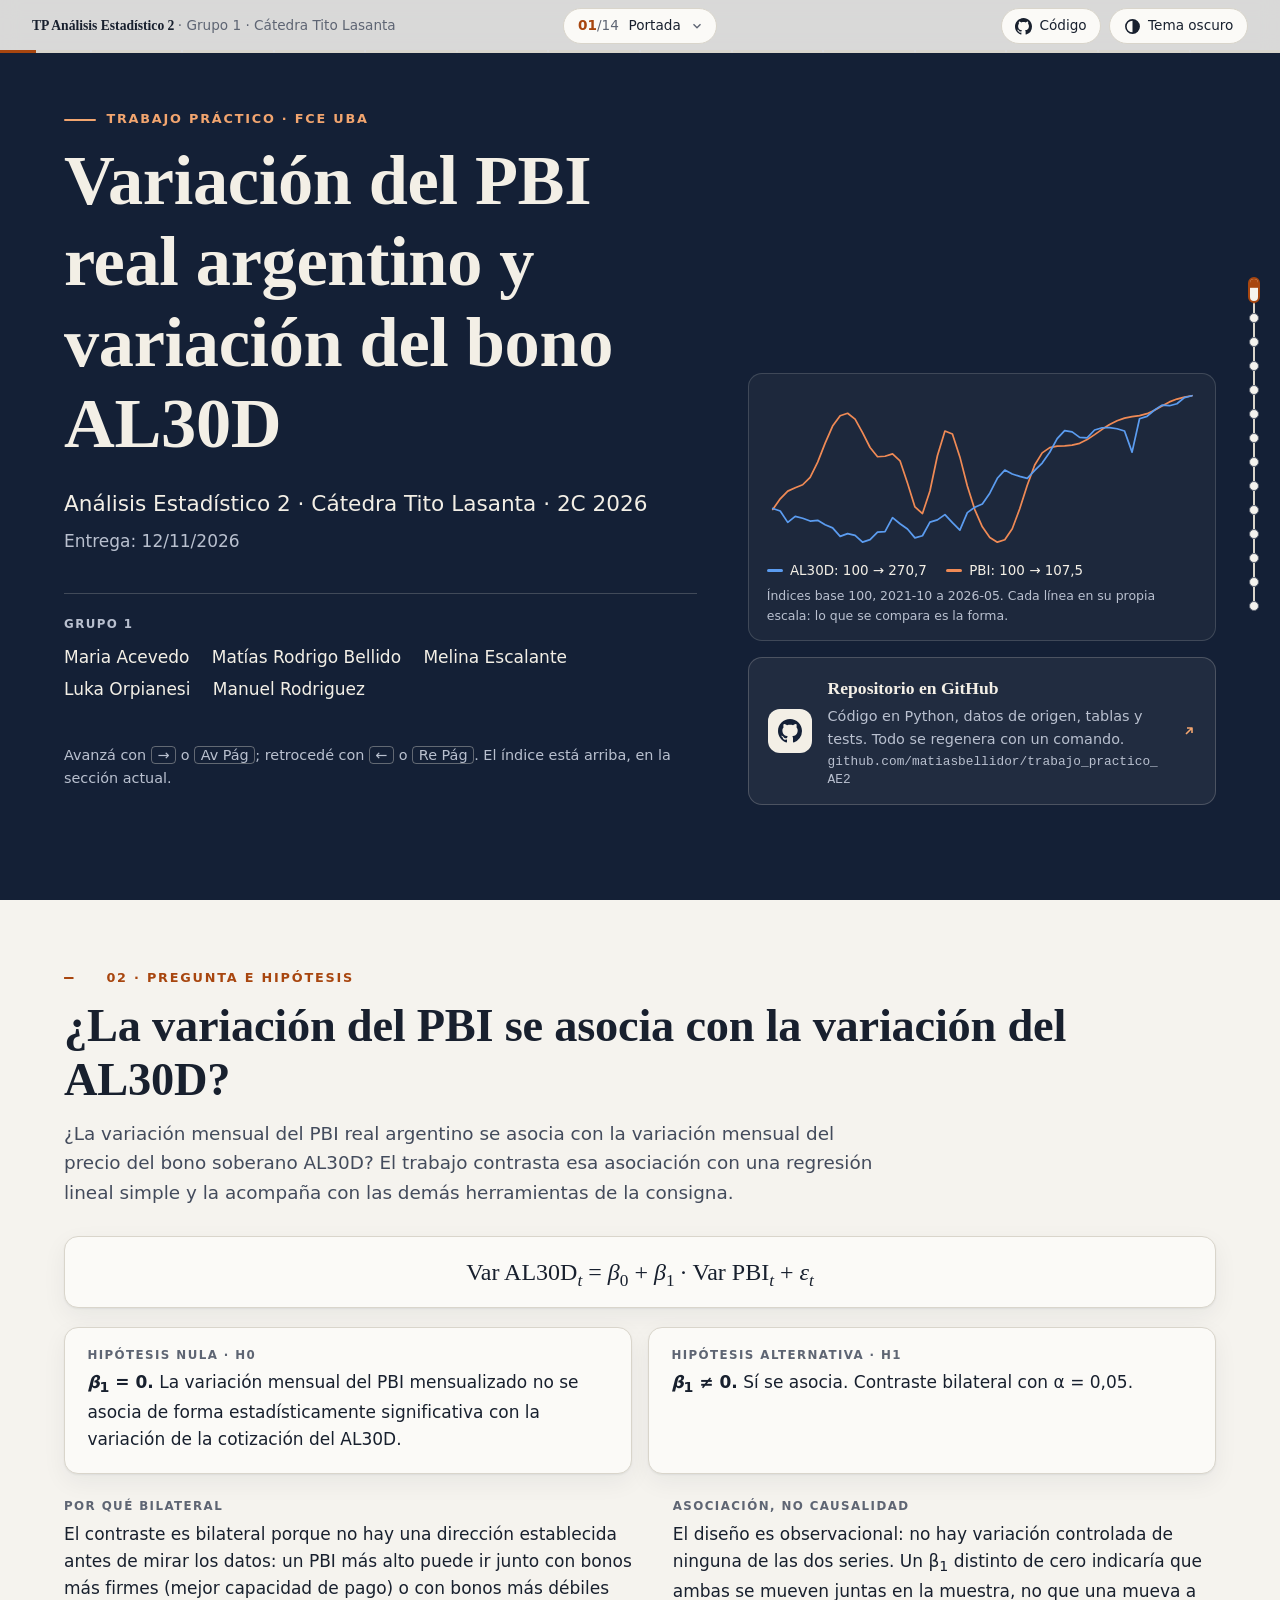
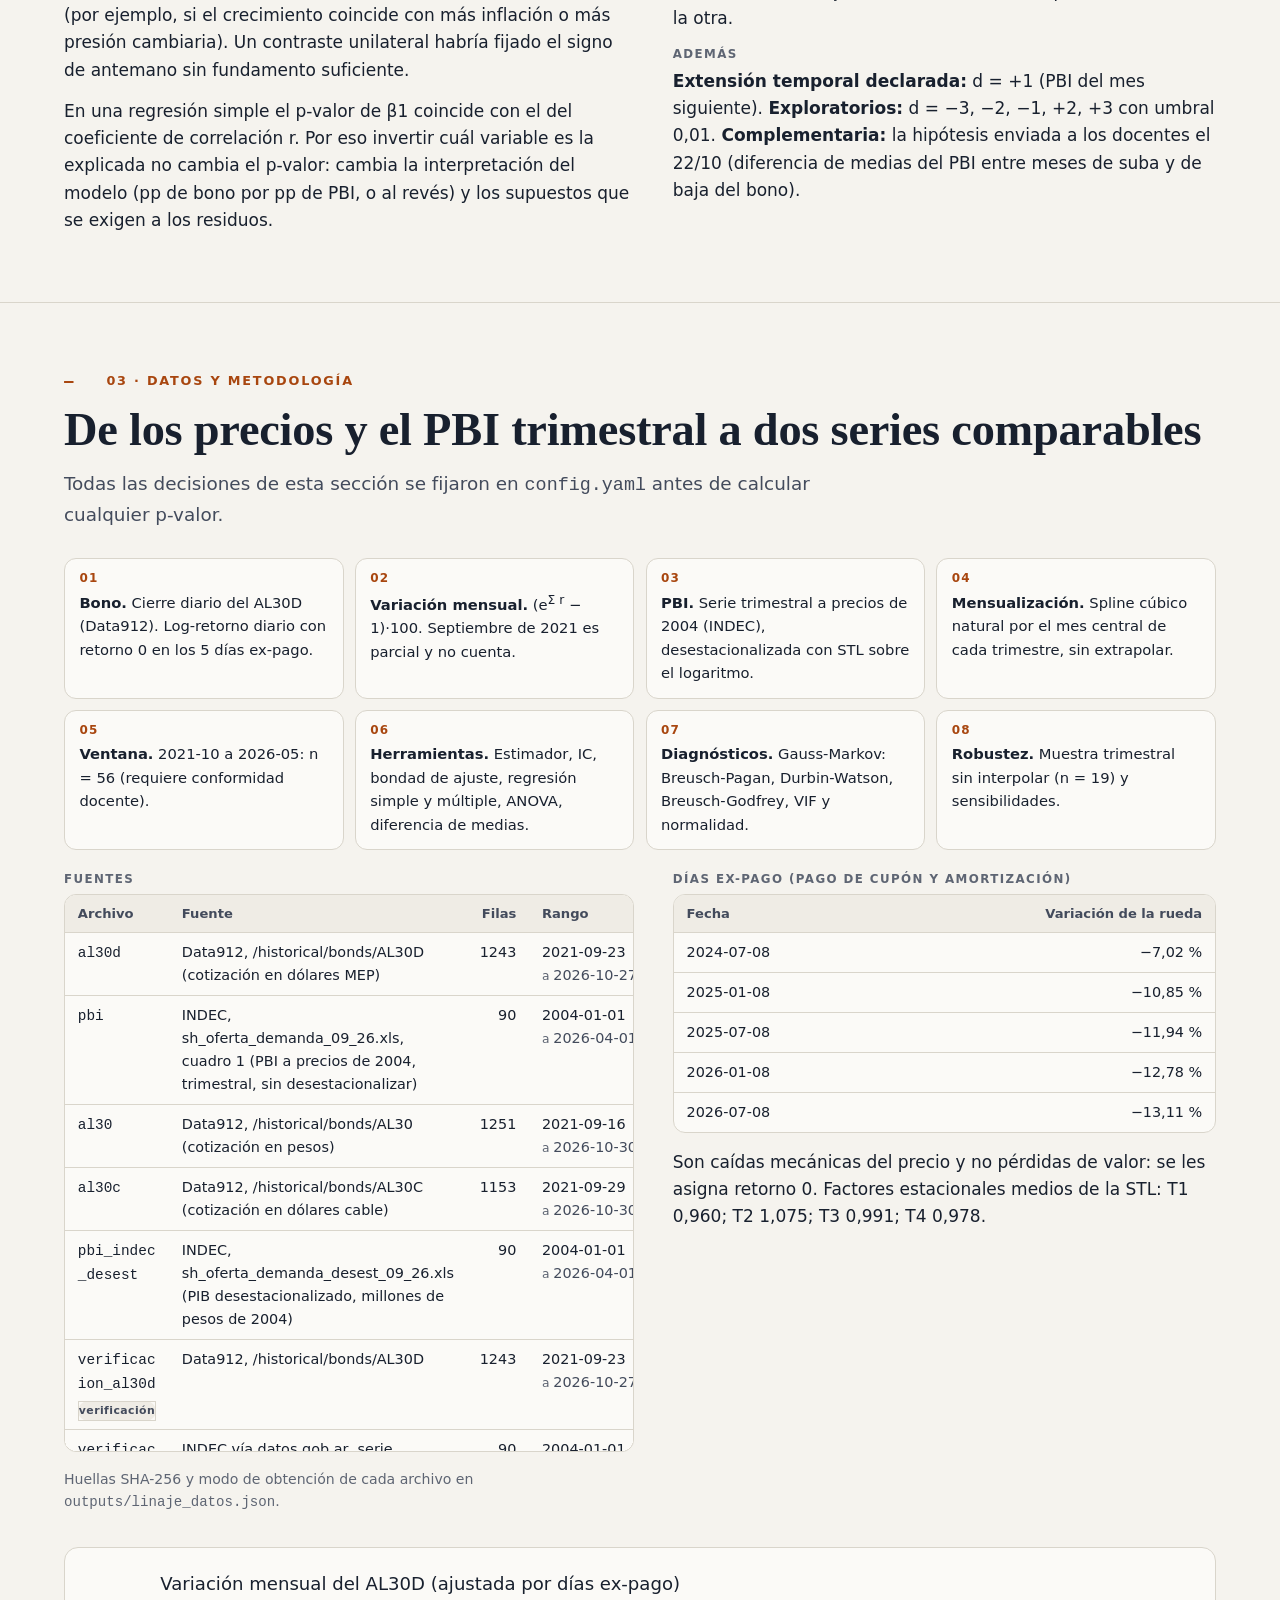
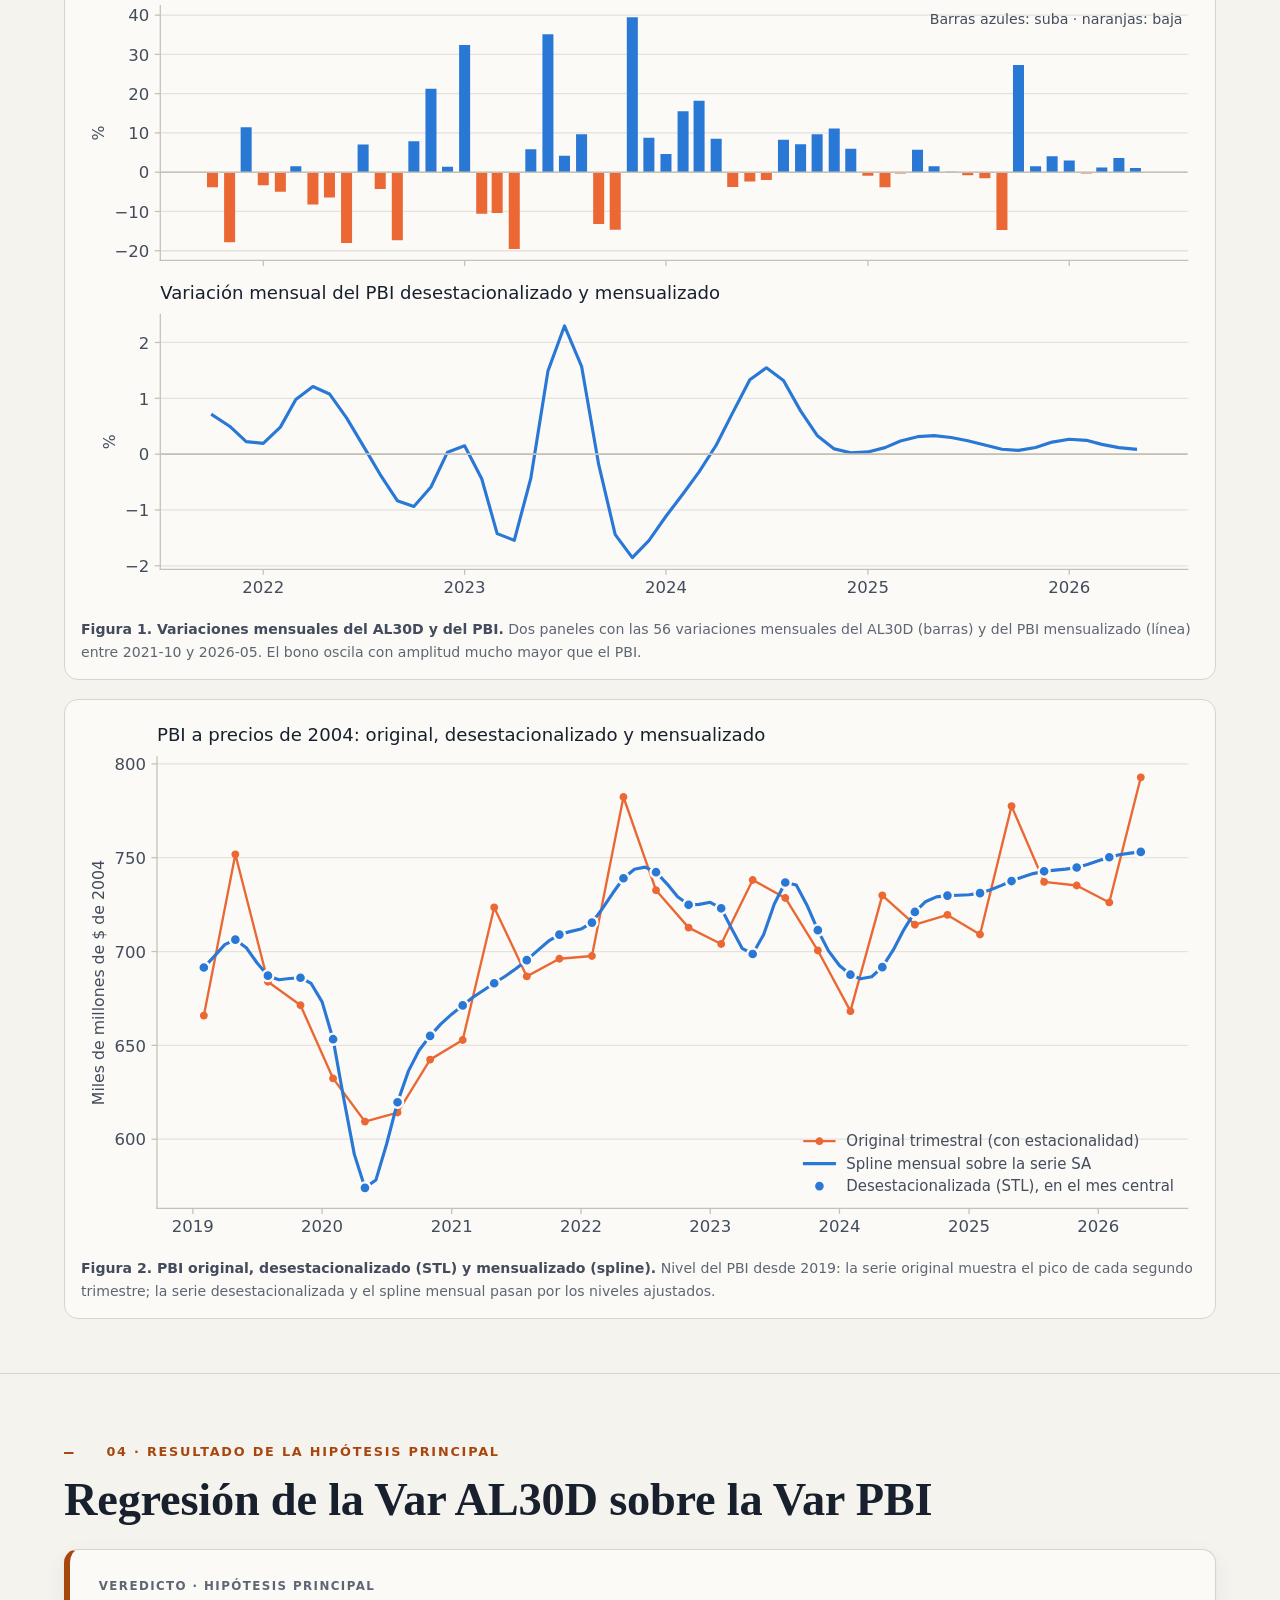
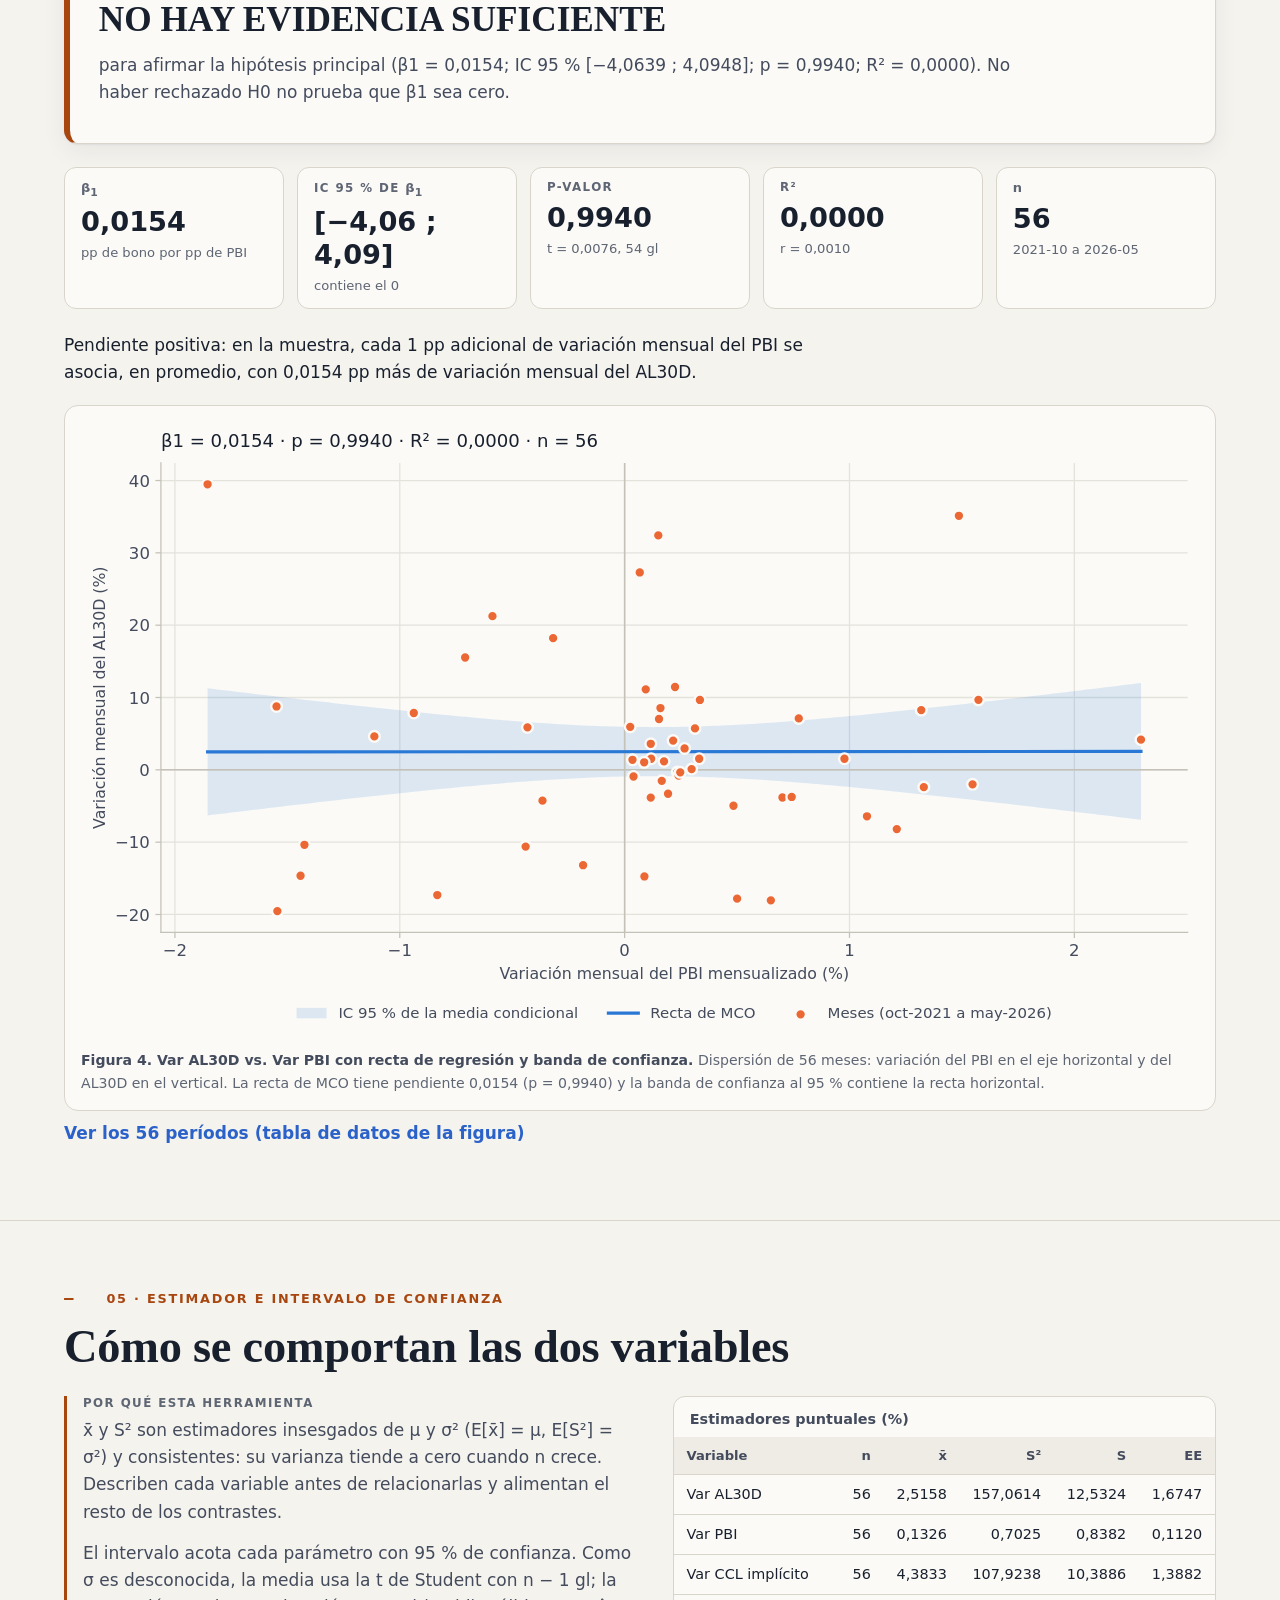
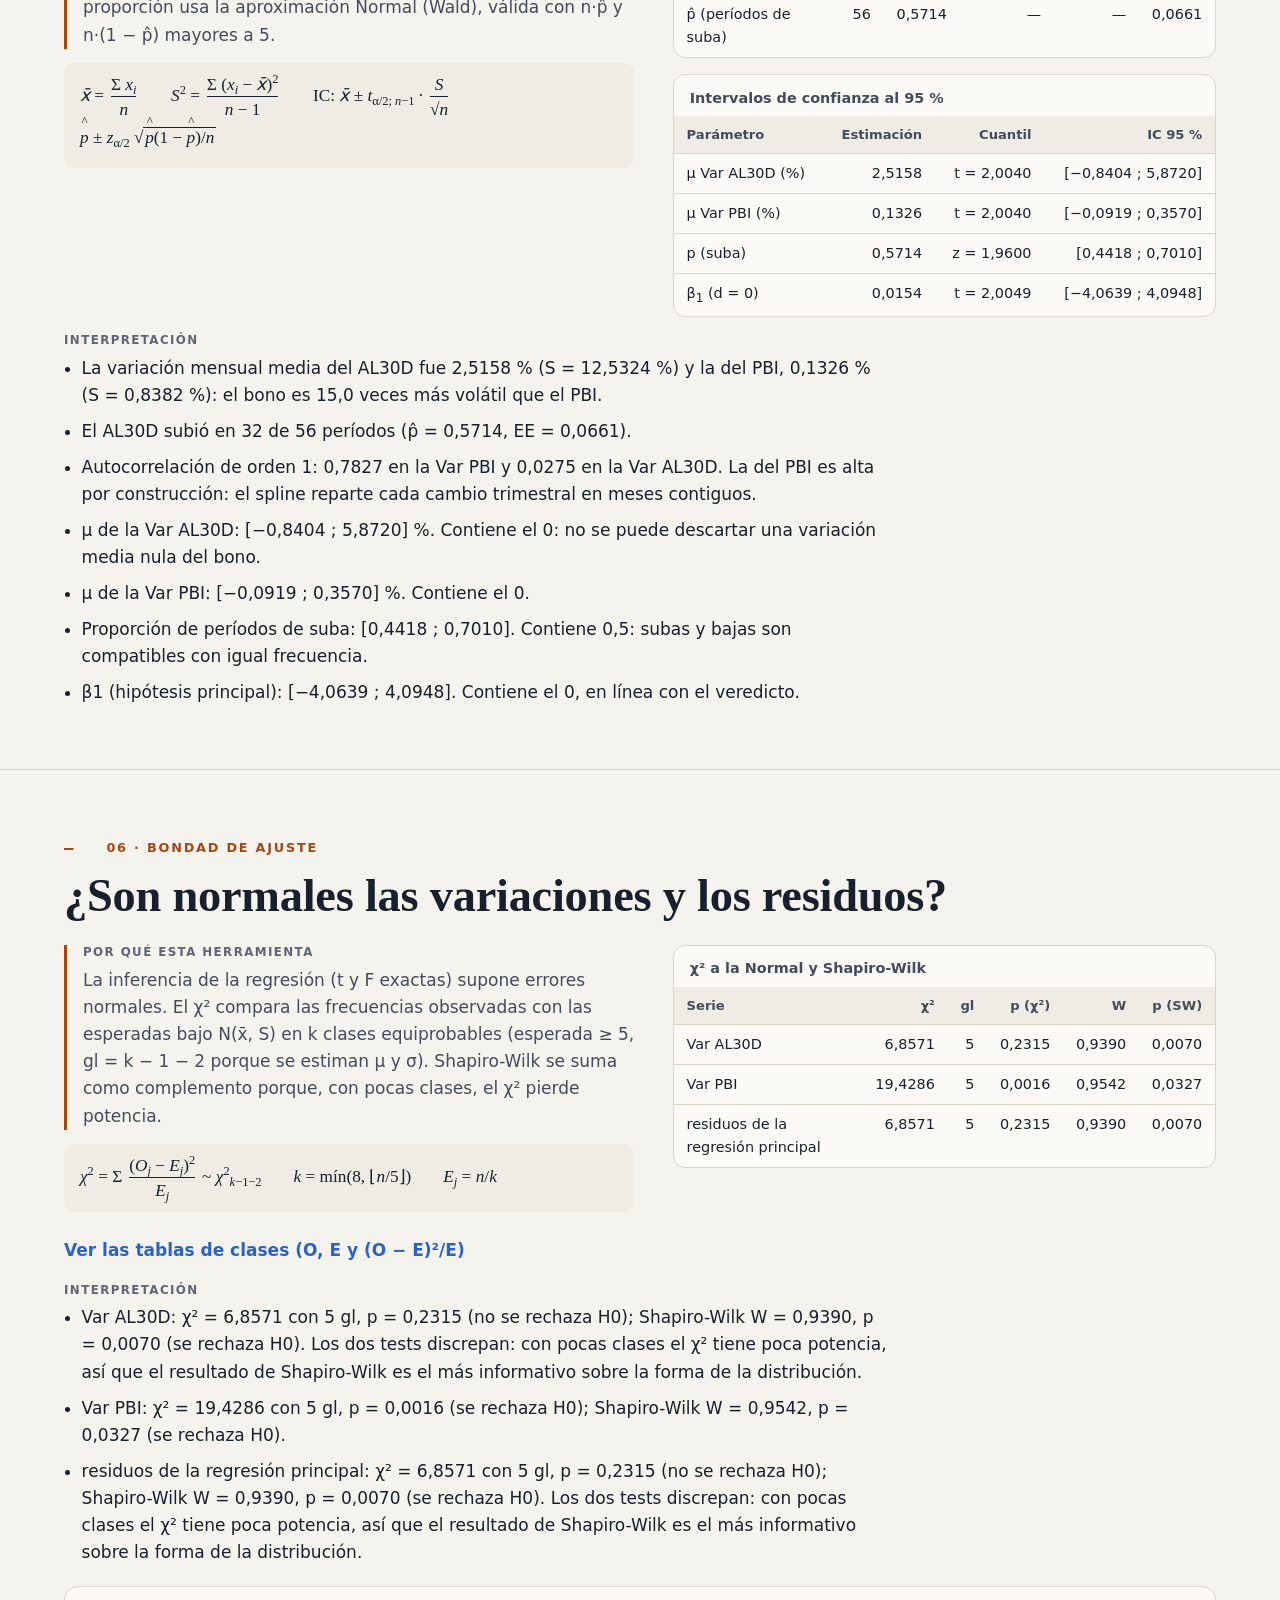
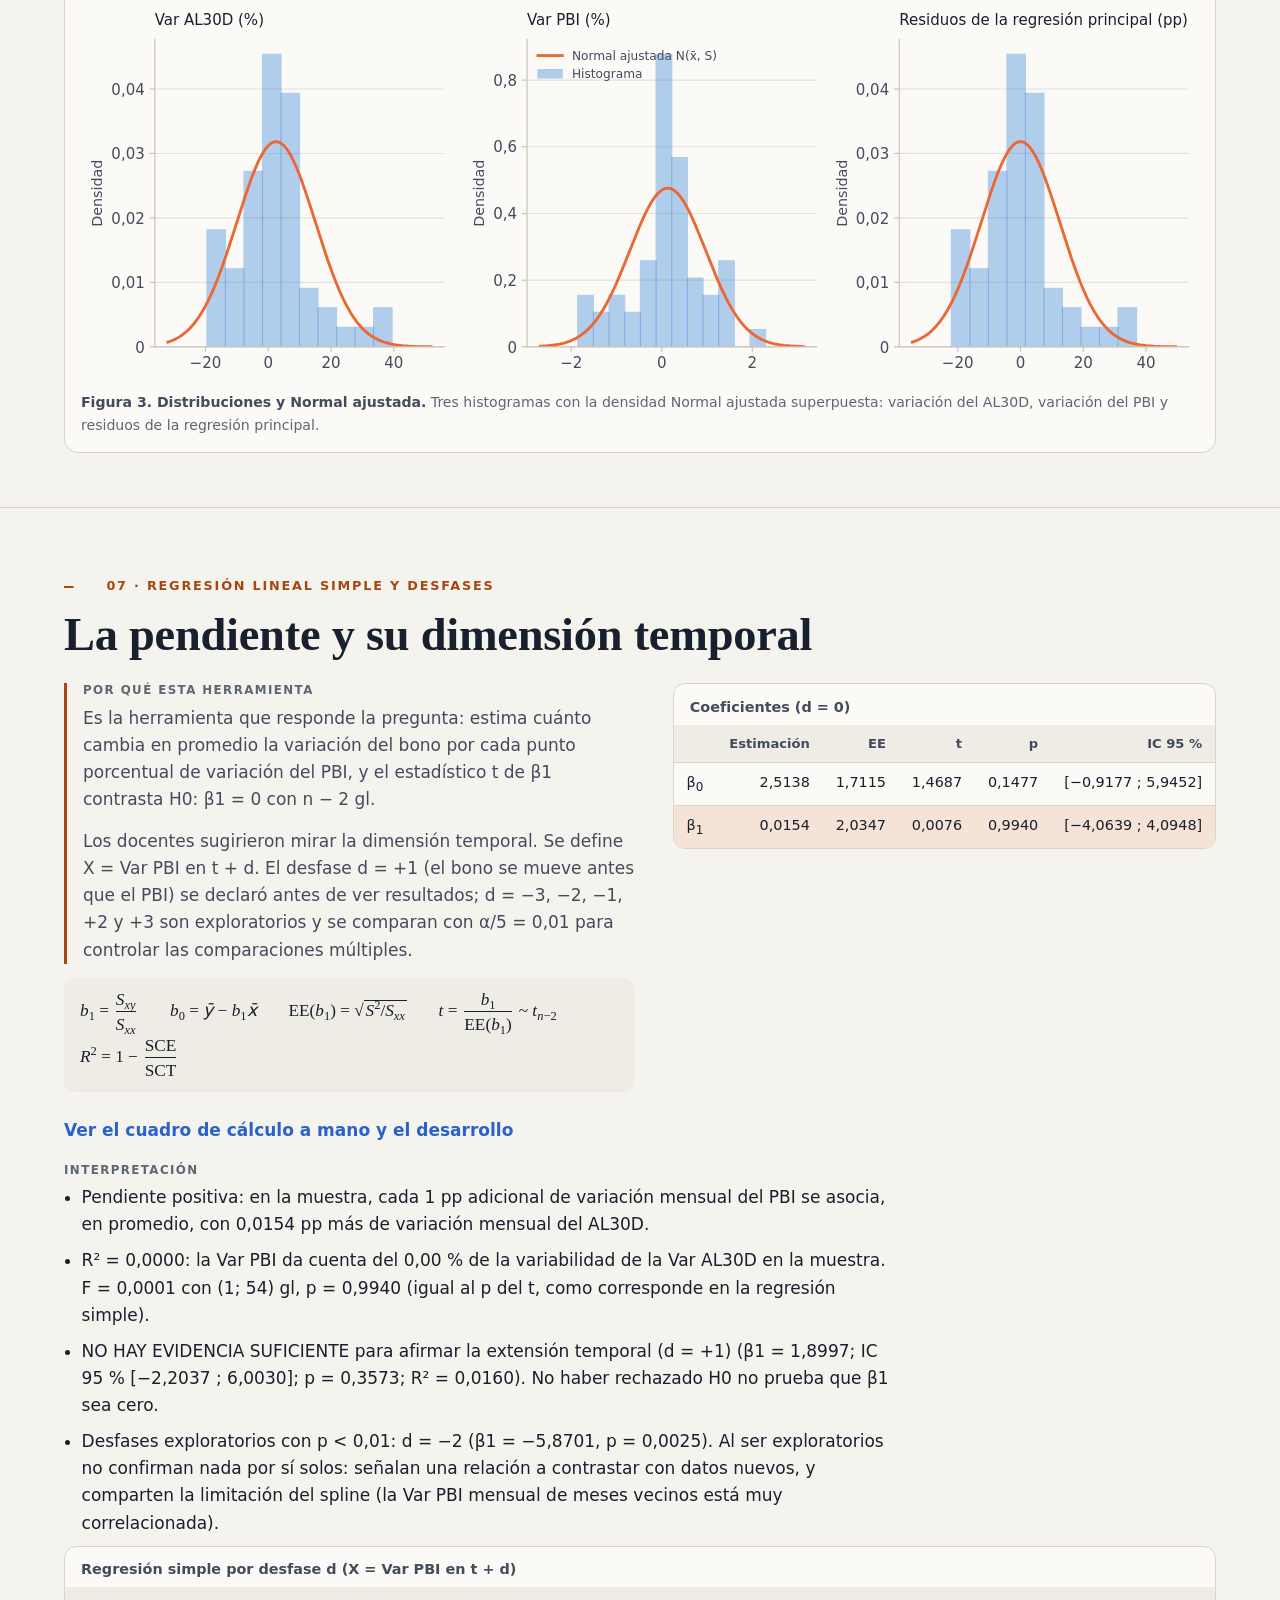
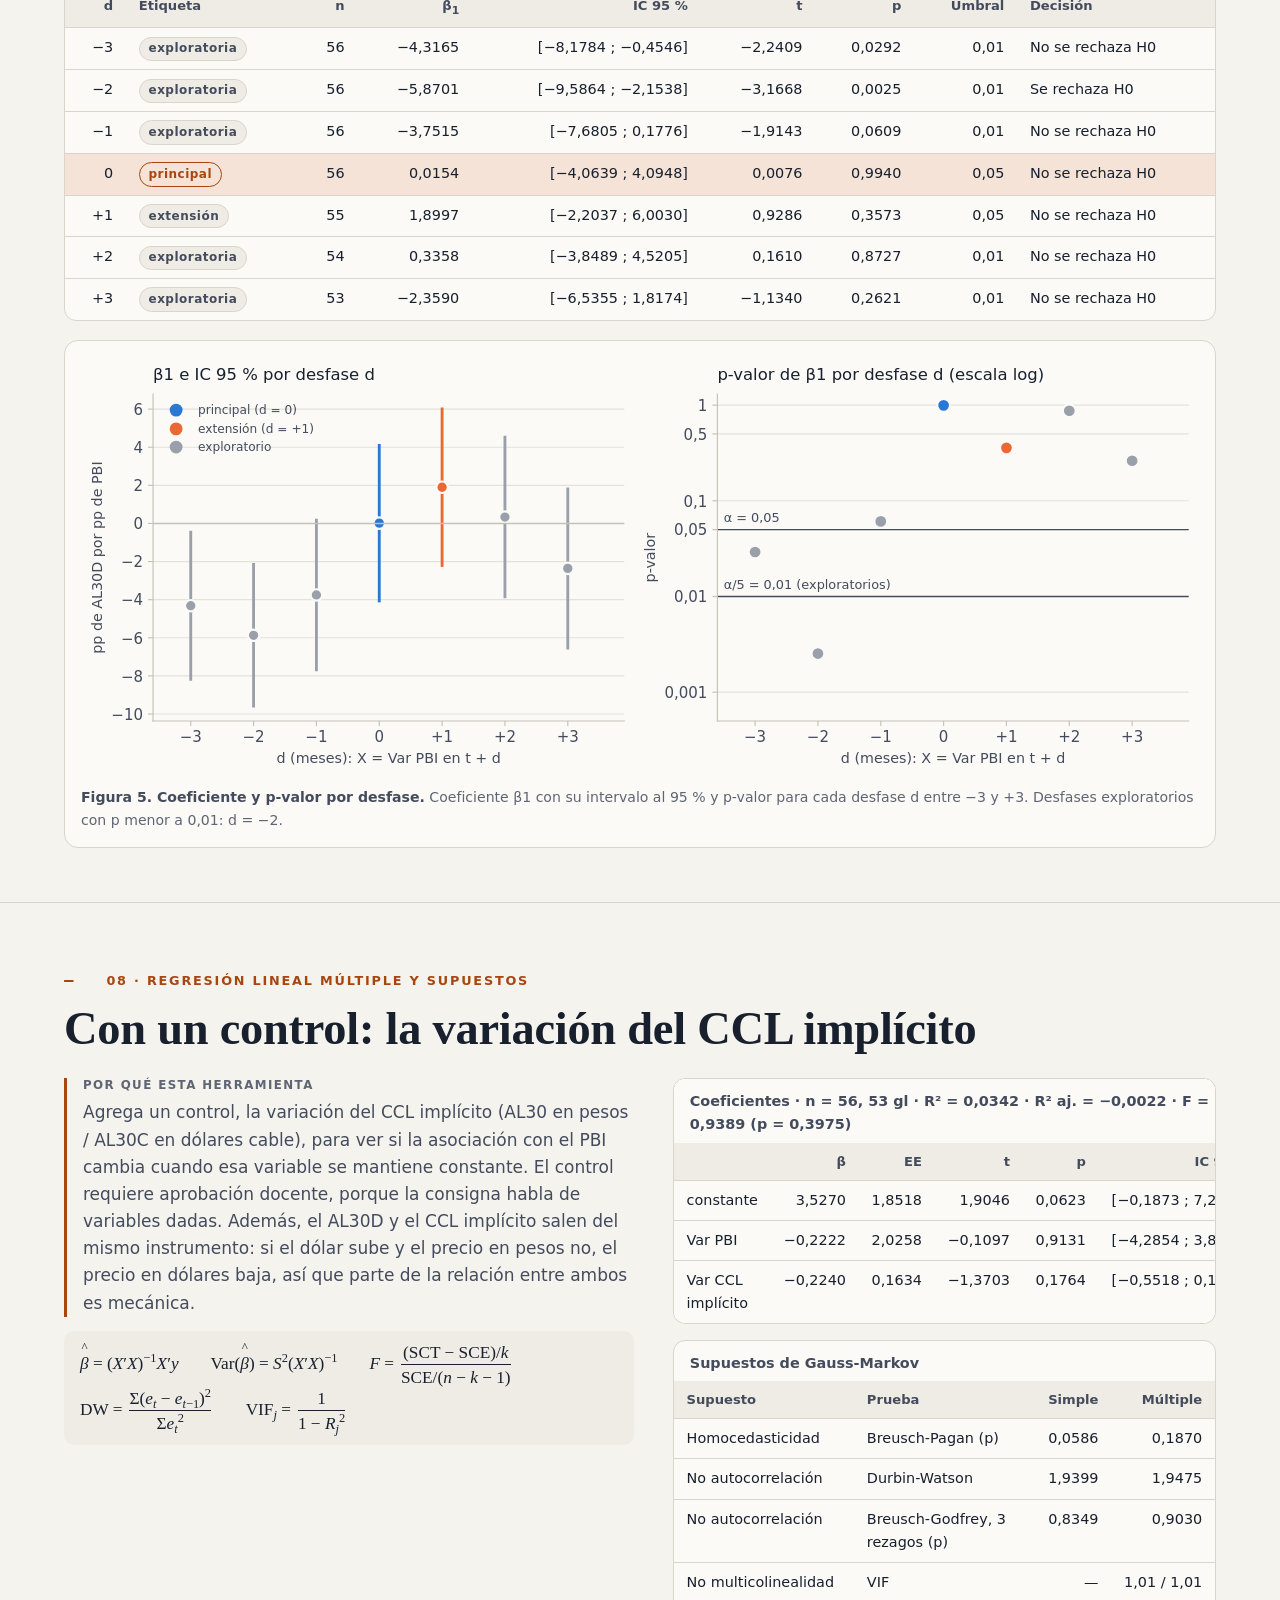
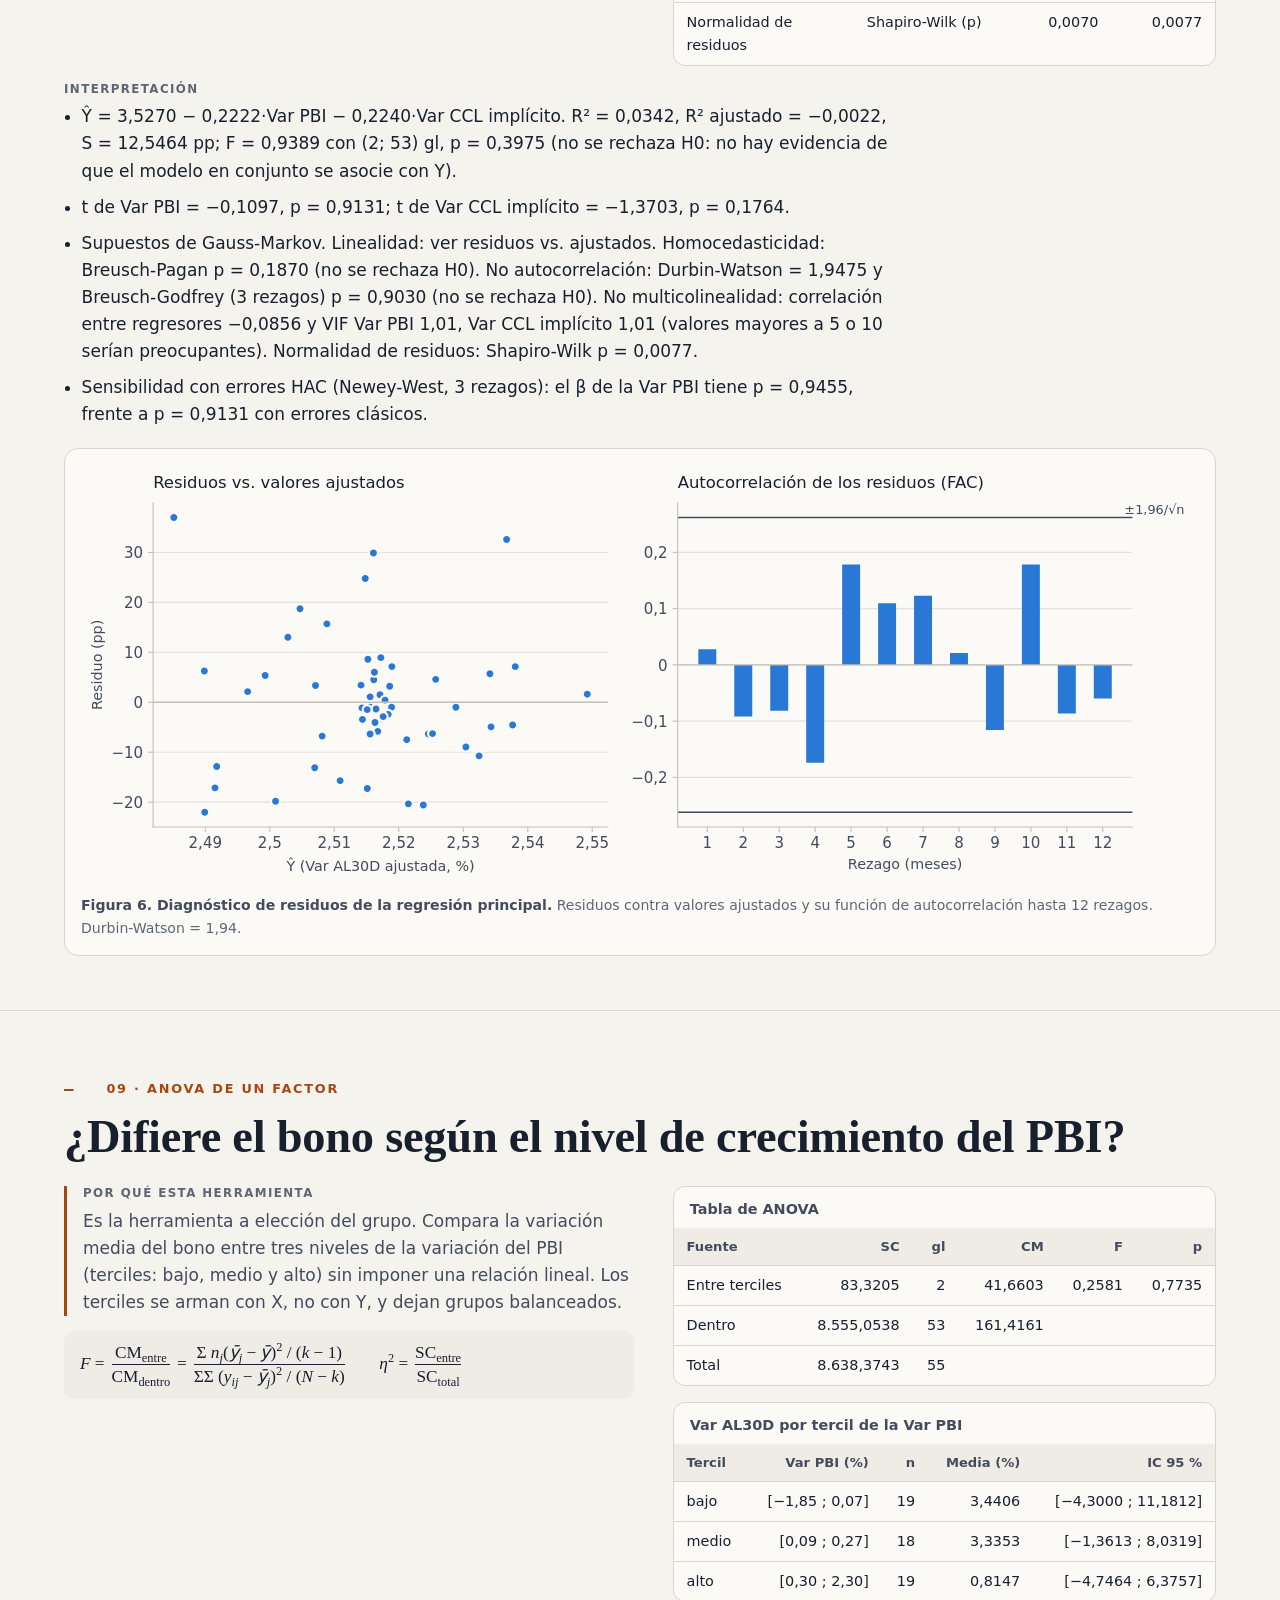
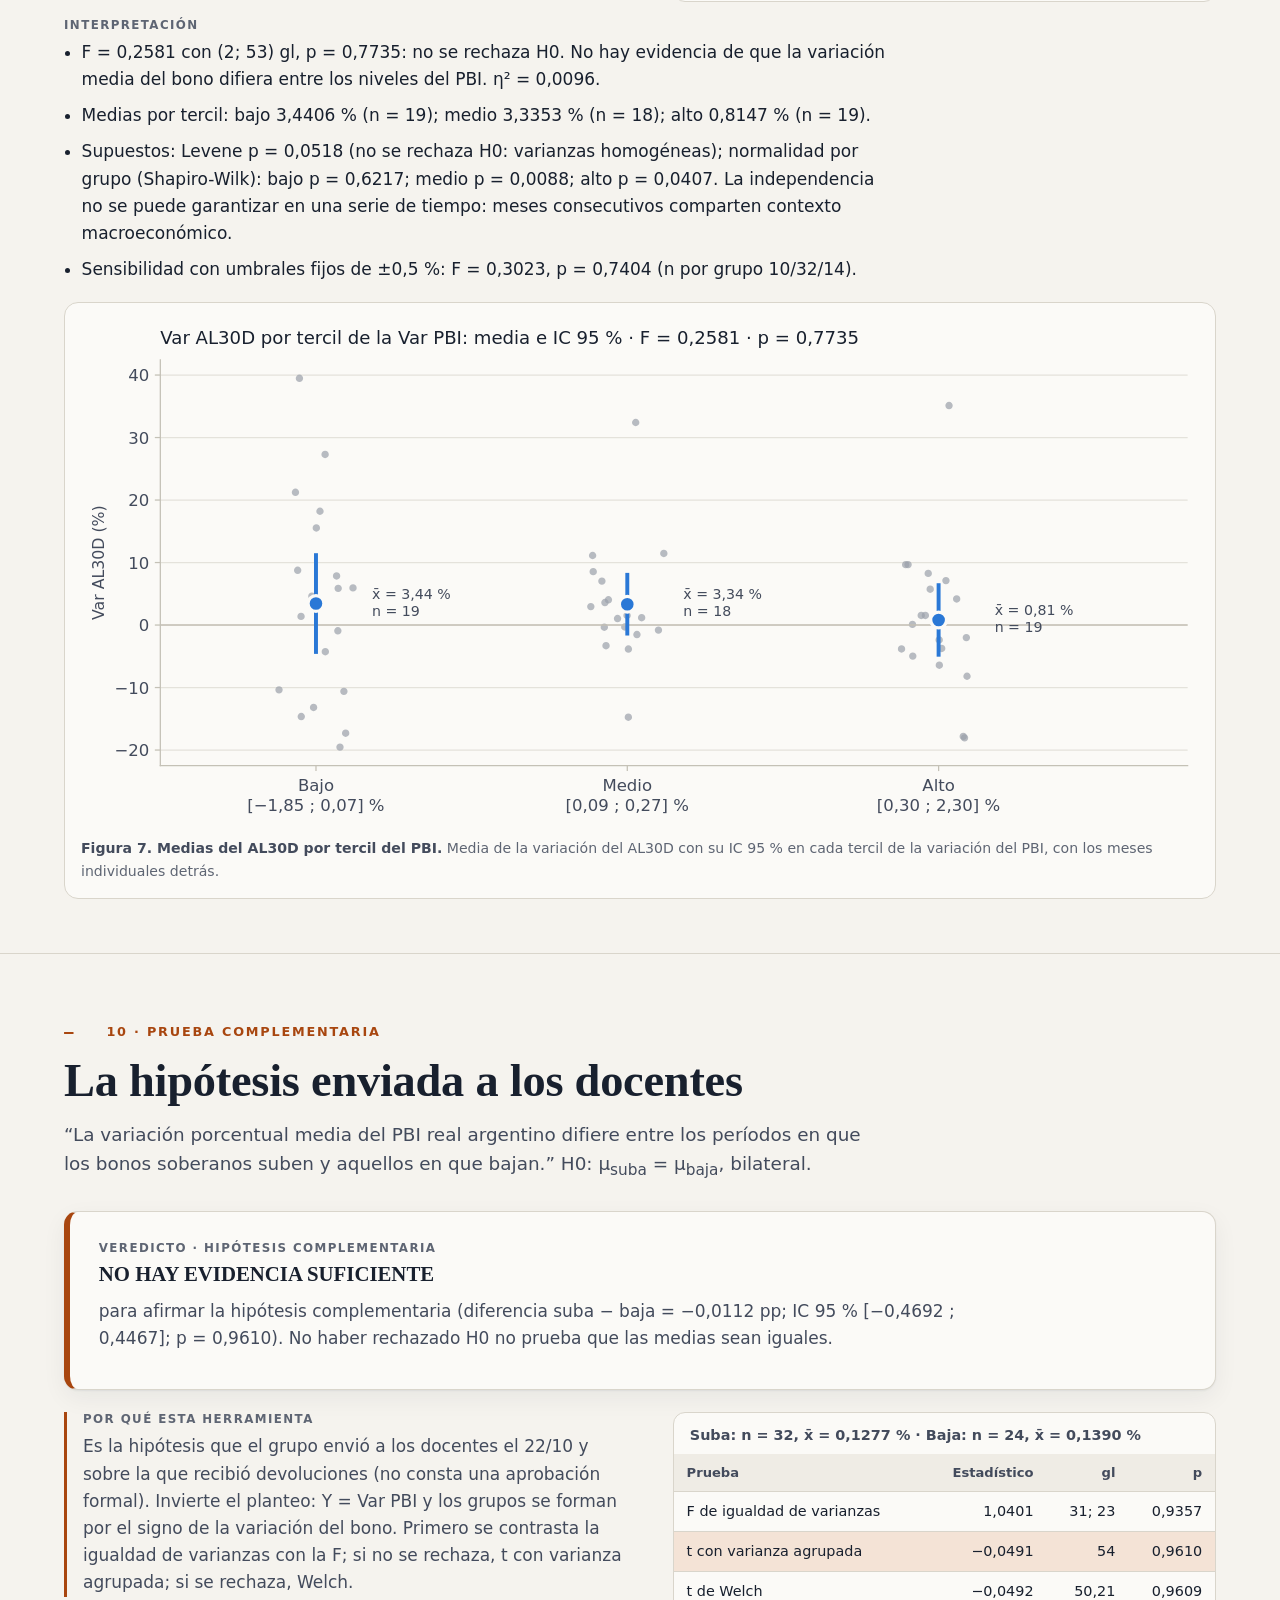
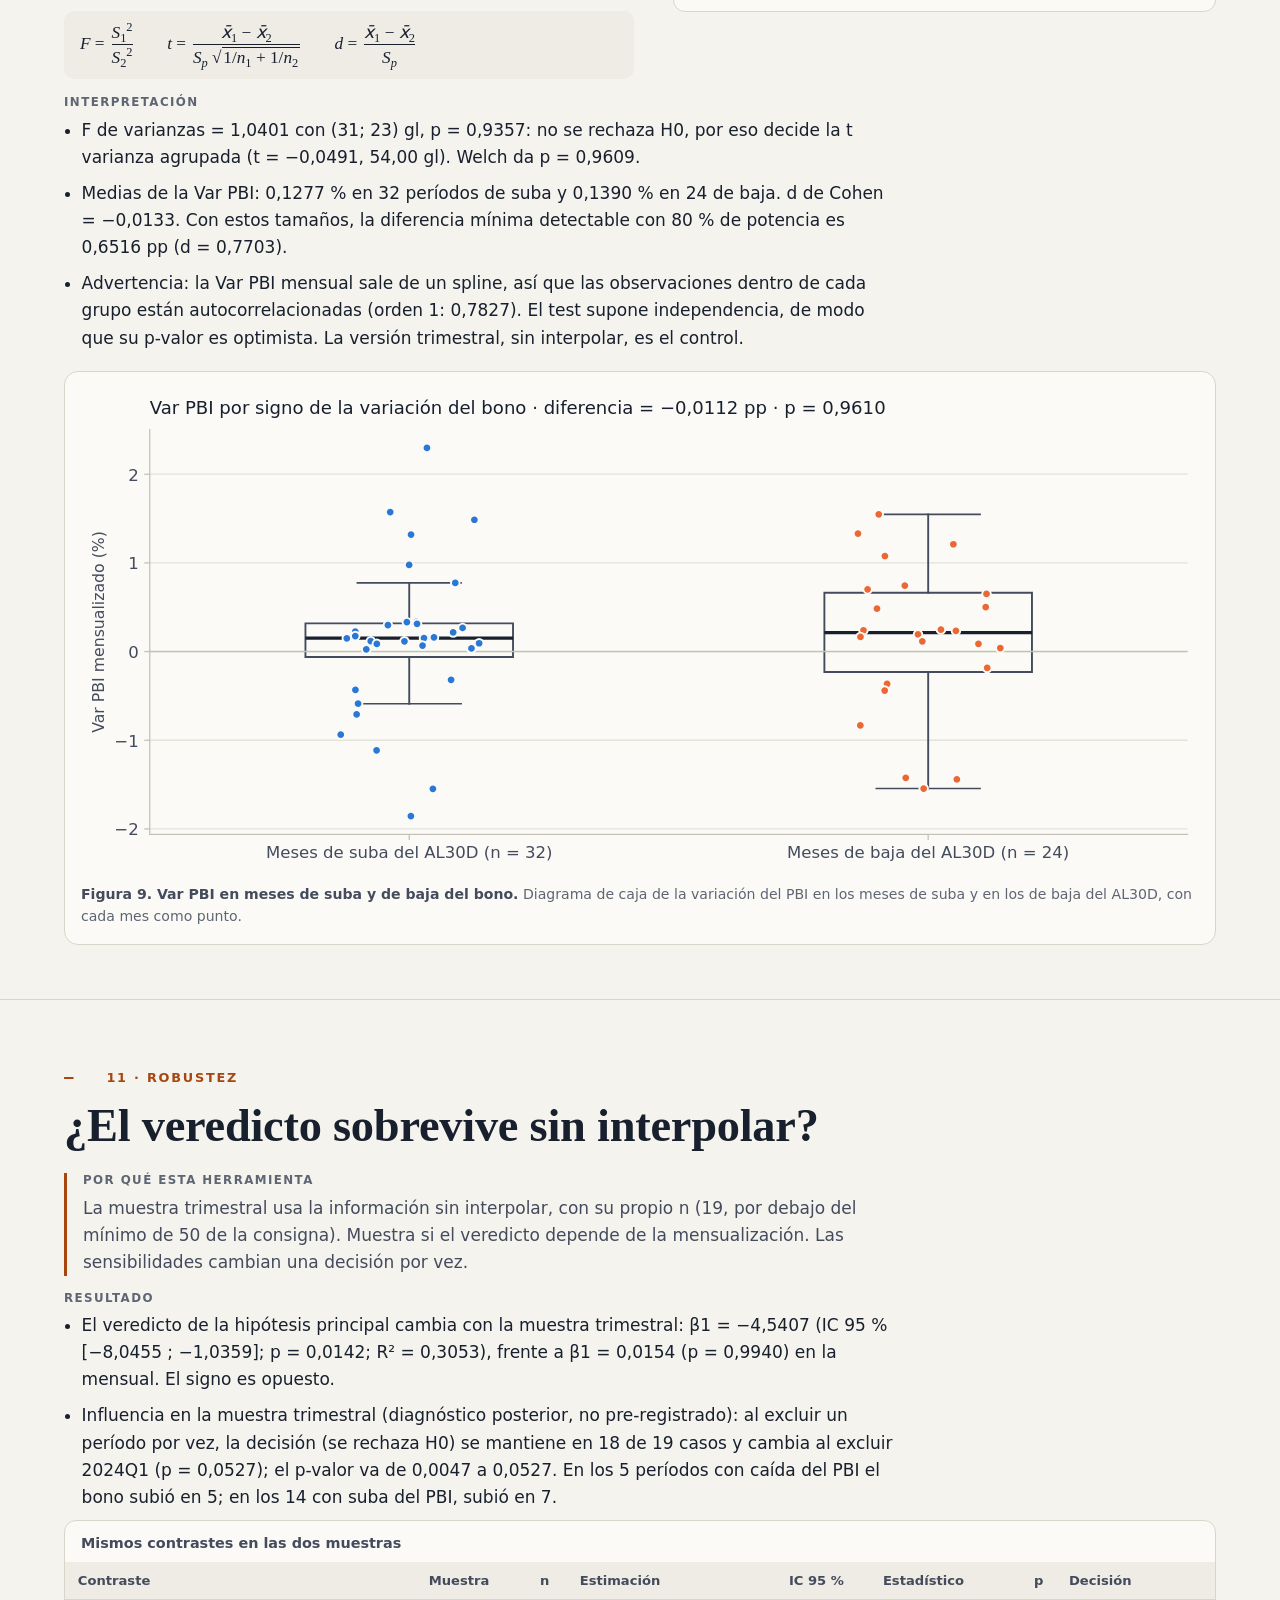
==== docs/index.html @ e1838414 "Web: orientación entre secciones, motion, link al repo y deploy en Vercel - Barra superior con la se" ====
<!doctype html>
<html lang="es-AR">
<head>
<meta charset="utf-8">
<meta name="viewport" content="width=device-width, initial-scale=1">
<title>PBI y bono AL30D · TP AE2</title>
<meta name="description" content="Trabajo práctico de Análisis Estadístico 2 (cátedra Tito Lasanta, FCE UBA, 2C 2026): asociación entre la variación del PBI real argentino y la variación del bono AL30D.">
<meta name="color-scheme" content="light dark">
<script>try{var t=localStorage.getItem("tp-ae2-tema");if(t==="light"||t==="dark")document.documentElement.setAttribute("data-theme",t)}catch(e){}</script>
<style>
/* Presentación del TP de Análisis Estadístico 2. Tokens en :root; modo oscuro por sistema o por botón. */
:root {
  color-scheme: light;
  --fondo: #f5f3ee;
  --superficie: #fbfaf7;
  --superficie-2: #efece5;
  --tinta: #18202e;
  --tinta-2: #434b5c;
  --tenue: #5e6573;
  --linea: #d9d5cb;
  --noche: #142036;
  --noche-tinta: #f3efe6;
  --noche-tenue: #b9c0cf;
  --acento: #a8460f;
  --acento-suave: #f4e3d6;
  --foco: #2a62c9;
  --sombra: 0 1px 2px rgba(20, 32, 54, .06), 0 8px 24px rgba(20, 32, 54, .06);
  --serif: "Iowan Old Style", "Palatino Linotype", Palatino, "Book Antiqua", Georgia, serif;
  --sans: system-ui, -apple-system, "Segoe UI", Roboto, "Helvetica Neue", Arial, sans-serif;
  --fig-fondo: #fbfaf7;
  --fig-tinta: #18202e;
  --fig-tinta2: #434b5c;
  --fig-tenue: #5e6573;
  --fig-grilla: #e4e2db;
  --fig-eje: #c4c1b6;
  --fig-s1: #2a78d6;
  --fig-s2: #eb6834;
  --fig-s3: #1baf7a;
  --fig-neutro: #9aa0aa;
  --fig-fuente: var(--sans);
}
@media (prefers-color-scheme: dark) {
  :root:not([data-theme="light"]) {
    color-scheme: dark;
    --fondo: #0e131b;
    --superficie: #151c27;
    --superficie-2: #1b2431;
    --tinta: #ece8df;
    --tinta-2: #c3c7cf;
    --tenue: #9aa1ad;
    --linea: #2b3544;
    --noche: #0a1020;
    --noche-tinta: #f3efe6;
    --noche-tenue: #aeb6c6;
    --acento: #f2955c;
    --acento-suave: #3a2618;
    --foco: #7fb0ff;
    --sombra: 0 1px 2px rgba(0, 0, 0, .3), 0 8px 24px rgba(0, 0, 0, .25);
    --fig-fondo: #151c27;
    --fig-tinta: #ece8df;
    --fig-tinta2: #c3c7cf;
    --fig-tenue: #9aa1ad;
    --fig-grilla: #263040;
    --fig-eje: #3d4757;
    --fig-s1: #3987e5;
    --fig-s2: #d95926;
    --fig-s3: #199e70;
    --fig-neutro: #7c8492;
  }
}
:root[data-theme="dark"] {
  color-scheme: dark;
  --fondo: #0e131b;
  --superficie: #151c27;
  --superficie-2: #1b2431;
  --tinta: #ece8df;
  --tinta-2: #c3c7cf;
  --tenue: #9aa1ad;
  --linea: #2b3544;
  --noche: #0a1020;
  --noche-tinta: #f3efe6;
  --noche-tenue: #aeb6c6;
  --acento: #f2955c;
  --acento-suave: #3a2618;
  --foco: #7fb0ff;
  --sombra: 0 1px 2px rgba(0, 0, 0, .3), 0 8px 24px rgba(0, 0, 0, .25);
  --fig-fondo: #151c27;
  --fig-tinta: #ece8df;
  --fig-tinta2: #c3c7cf;
  --fig-tenue: #9aa1ad;
  --fig-grilla: #263040;
  --fig-eje: #3d4757;
  --fig-s1: #3987e5;
  --fig-s2: #d95926;
  --fig-s3: #199e70;
  --fig-neutro: #7c8492;
}

*, *::before, *::after { box-sizing: border-box; }
html { scroll-snap-type: y proximity; scroll-padding-top: 0; -webkit-text-size-adjust: 100%; }
body {
  margin: 0; background: var(--fondo); color: var(--tinta);
  font: 400 1.0625rem/1.6 var(--sans); font-kerning: normal;
}
h1, h2, h3 { font-family: var(--serif); font-weight: 600; line-height: 1.15; letter-spacing: -.005em; margin: 0; }
h2 { font-size: clamp(1.9rem, 1.2rem + 2.2vw, 2.9rem); }
h3 { font-size: 1.25rem; margin: 1.6rem 0 .6rem; }
p { margin: 0 0 .9rem; max-width: 72ch; }
a { color: var(--foco); text-underline-offset: .18em; overflow-wrap: anywhere; }
strong { font-weight: 650; }
code { overflow-wrap: anywhere; }
:focus-visible { outline: 3px solid var(--foco); outline-offset: 3px; border-radius: 4px; }
.sr-only { position: absolute; width: 1px; height: 1px; padding: 0; margin: -1px; overflow: hidden; clip: rect(0 0 0 0); white-space: nowrap; border: 0; }
.saltar { position: absolute; left: 1rem; top: -4rem; z-index: 50; background: var(--superficie); color: var(--tinta); padding: .6rem 1rem; border-radius: 8px; }
.saltar:focus { top: 1rem; }

/* Barra superior: marca, sección actual (abre el índice), acciones y progreso por sección */
.barra {
  position: fixed; inset: 0 0 auto 0; z-index: 30; display: grid; grid-template-columns: minmax(0, 1fr) auto minmax(0, 1fr);
  align-items: center; gap: 1rem; padding: .5rem clamp(1rem, 3vw, 2rem); background: color-mix(in srgb, var(--fondo) 88%, transparent);
  backdrop-filter: saturate(1.4) blur(10px); border-bottom: 1px solid var(--linea); font-size: .85rem; color: var(--tinta-2);
}
.barra__marca { font-family: var(--serif); font-weight: 600; color: var(--tinta); white-space: nowrap; overflow: hidden; text-overflow: ellipsis; text-decoration: none; min-width: 0; }
.barra__marca span { color: var(--tenue); font-family: var(--sans); font-weight: 400; }
.barra__acciones { display: flex; gap: .5rem; align-items: center; justify-self: end; }
.boton {
  font: inherit; color: var(--tinta); background: var(--superficie); border: 1px solid var(--linea); border-radius: 999px;
  padding: .35rem .85rem; cursor: pointer; min-height: 36px;
}
.boton:hover { background: var(--superficie-2); }
.boton--repo { display: inline-flex; align-items: center; gap: .45rem; text-decoration: none; }
.boton--repo, .boton--tema { display: inline-flex; align-items: center; gap: .45rem; }
.boton--repo .icono, .boton--tema .icono { width: 17px; height: 17px; flex: none; }
.seccion-actual {
  font: inherit; color: var(--tinta); background: var(--superficie); border: 1px solid var(--linea); border-radius: 999px;
  display: inline-flex; align-items: center; gap: .6rem; padding: .3rem .7rem .3rem .85rem; min-height: 36px; cursor: pointer;
  max-width: min(46vw, 30rem); min-width: 0;
}
.seccion-actual:hover { border-color: var(--acento); }
.seccion-actual__num { font-weight: 650; font-variant-numeric: tabular-nums; color: var(--acento); white-space: nowrap; display: inline-flex; }
.seccion-actual__num > span:first-child { display: inline-block; }
.seccion-actual__total { color: var(--tenue); font-weight: 400; }
.seccion-actual__titulo { display: block; overflow: hidden; min-width: 0; }
.seccion-actual__titulo > span { display: block; white-space: nowrap; overflow: hidden; text-overflow: ellipsis; }
.seccion-actual__flecha { flex: none; color: var(--tenue); }
.progreso { position: absolute; left: 0; right: 0; bottom: -1px; height: 3px; display: flex; gap: 2px; }
.progreso__tramo { flex: 1; background: color-mix(in srgb, var(--linea) 70%, transparent); overflow: hidden; }
.progreso__tramo i { display: block; height: 100%; background: var(--acento); transform-origin: 0 50%; transform: scaleX(0); }

/* Índice desplegable (popover nativo; navegacion.js da el respaldo con la clase .abierta) */
.indice {
  display: none; position: fixed; inset: 3.4rem auto auto 50%; margin: 0; transform: translateX(-50%);
  width: min(calc(100vw - 2rem), 440px); max-height: min(74vh, 640px); overflow: auto; padding: .55rem;
  background: var(--superficie); color: var(--tinta); border: 1px solid var(--linea); border-radius: 14px;
  box-shadow: 0 18px 50px rgba(20, 32, 54, .22); z-index: 45;
}
.indice:popover-open { display: block; }
.indice.abierta { display: block; }
.indice::backdrop { background: rgba(10, 16, 32, .28); }
.indice__titulo { font: 600 .74rem/1.2 var(--sans); letter-spacing: .12em; text-transform: uppercase; color: var(--tenue); margin: .35rem .7rem .45rem; }
.indice ol { list-style: none; margin: 0; padding: 0; display: grid; gap: 2px; }
.indice a { display: flex; gap: .8rem; align-items: baseline; padding: .5rem .7rem; border-radius: 8px; color: var(--tinta); text-decoration: none; min-height: 40px; }
.indice a:hover { background: var(--superficie-2); }
.indice a[aria-current="true"] { background: var(--acento-suave); }
.indice__num { font: 600 .78rem/1 var(--sans); color: var(--tenue); font-variant-numeric: tabular-nums; letter-spacing: .06em; min-width: 1.6em; }
.indice a[aria-current="true"] .indice__num { color: var(--acento); }

/* Riel de puntos: pista que se llena, puntos recorridos y cursor que se desliza y se llena con la sección */
.riel { position: fixed; right: clamp(.6rem, 1.6vw, 1.5rem); top: 50%; transform: translateY(-50%); z-index: 20; padding: 4px 1px; }
.riel ol { position: relative; z-index: 1; list-style: none; margin: 0; padding: 0; display: grid; gap: 14px; }
.riel a { position: relative; display: block; width: 10px; height: 10px; border-radius: 50%; border: 1.5px solid var(--tenue); background: var(--fondo); }
.riel a::after { content: ""; position: absolute; inset: -7px; }
.riel a:hover { border-color: var(--acento); }
.riel a[data-estado="pasada"] { background: var(--tenue); }
.riel a[aria-current="true"] { border-color: transparent; background: transparent; }
.riel__pista { position: absolute; left: 50%; top: 9px; bottom: 9px; width: 2px; margin-left: -1px; background: var(--linea); border-radius: 2px; overflow: hidden; }
.riel__relleno { position: absolute; inset: 0; background: var(--acento); opacity: .55; transform-origin: 50% 0; transform: scaleY(0); }
.riel__cursor {
  position: absolute; left: 50%; top: 0; z-index: 2; width: 12px; height: 26px; margin-left: -6px; border-radius: 999px;
  border: 2px solid var(--acento); background: var(--fondo); overflow: hidden; pointer-events: none;
  transform: translateY(var(--y, 9px)) translateY(-50%);
}
.riel__cursor::after { content: ""; position: absolute; inset: 0; background: var(--acento); transform-origin: 50% 0; transform: scaleY(var(--avance, 0)); }
.riel__etiqueta {
  position: absolute; right: 24px; top: 50%; transform: translate(6px, -50%); white-space: nowrap; font-size: .8rem;
  background: var(--superficie); color: var(--tinta); border: 1px solid var(--linea); padding: .2rem .55rem; border-radius: 6px;
  box-shadow: var(--sombra); opacity: 0; pointer-events: none;
}
.riel a:hover .riel__etiqueta, .riel a:focus-visible .riel__etiqueta, .riel.anuncia a[aria-current="true"] .riel__etiqueta { opacity: 1; transform: translate(0, -50%); }

/* Aviso "Volver a…" después de un salto largo de scroll */
.volver {
  position: fixed; left: 50%; bottom: max(1rem, env(safe-area-inset-bottom)); transform: translateX(-50%); z-index: 40;
  display: flex; align-items: center; gap: .2rem; padding: .3rem; max-width: calc(100% - 2rem);
  background: var(--tinta); color: var(--fondo); border-radius: 999px; box-shadow: 0 12px 32px rgba(20, 32, 54, .28);
}
.volver[hidden] { display: none; }
.volver button { font: inherit; color: inherit; background: transparent; border: 0; cursor: pointer; border-radius: 999px; }
.volver button:hover { background: color-mix(in srgb, var(--fondo) 14%, transparent); }
.volver :focus-visible { outline-color: var(--fondo); }
.volver .volver__ir { display: flex; align-items: center; gap: .5rem; padding: .45rem .9rem; min-height: 40px; min-width: 0; font-size: .9rem; }
.volver__ir svg { flex: none; }
.volver__ir span { white-space: nowrap; overflow: hidden; text-overflow: ellipsis; }
.volver .volver__cerrar { flex: none; width: 36px; height: 36px; font-size: 1.2rem; line-height: 1; }

/* Tarjeta del repositorio */
.repo {
  display: flex; align-items: center; gap: 1rem; padding: 1rem 1.15rem; border: 1px solid var(--linea); border-radius: 14px;
  background: var(--superficie); color: var(--tinta); text-decoration: none; box-shadow: var(--sombra); max-width: 40rem;
}
.repo:hover { border-color: var(--acento); }
.repo__logo { flex: none; display: grid; place-items: center; width: 44px; height: 44px; border-radius: 12px; background: var(--tinta); color: var(--fondo); }
.repo__logo .icono { width: 24px; height: 24px; }
.repo__texto { display: grid; gap: .15rem; min-width: 0; }
.repo__texto strong { font-family: var(--serif); font-size: 1.1rem; }
.repo__texto span { font-size: .9rem; color: var(--tinta-2); }
.repo__texto .repo__url { font: .8rem/1.35 ui-monospace, SFMono-Regular, Consolas, monospace; color: var(--tenue); overflow-wrap: anywhere; }
.repo__flecha { flex: none; margin-left: auto; color: var(--acento); }
.repo--oscura { background: rgba(243, 239, 230, .06); border-color: rgba(243, 239, 230, .2); color: var(--noche-tinta); box-shadow: none; }
.repo--oscura:hover { border-color: #f2a56f; }
.repo--oscura .repo__texto span, .repo--oscura .repo__texto .repo__url { color: var(--noche-tenue); }
.repo--oscura .repo__logo { background: var(--noche-tinta); color: var(--noche); }
.repo--oscura .repo__flecha { color: #f2a56f; }
.anexo__repo { display: grid; gap: .6rem; margin-top: 1.2rem; }
.anexo__repo p { margin: 0; color: var(--tenue); font-size: .9rem; }

/* Diapositivas */
.diapo {
  min-height: 100vh; min-height: 100svh; scroll-snap-align: start; display: flex; align-items: center;
  padding: clamp(4.5rem, 8vh, 6rem) clamp(1rem, 5vw, 4.5rem) clamp(2.5rem, 6vh, 4rem); border-bottom: 1px solid var(--linea);
}
.diapo__contenido { width: 100%; max-width: 1180px; margin: 0 auto; }
.diapo__num { display: flex; align-items: center; gap: .65rem; font: 600 .8rem/1 var(--sans); letter-spacing: .14em; text-transform: uppercase; color: var(--acento); margin: 0 0 .9rem; }
.diapo__num::before { content: ""; flex: none; width: 2rem; height: 2px; border-radius: 2px; background: currentColor; transform-origin: 0 50%; }
.diapo__bajada { font-size: 1.15rem; color: var(--tinta-2); margin: .8rem 0 1.8rem; max-width: 70ch; }

/* Portada */
.portada { background: var(--noche); color: var(--noche-tinta); border-bottom: 0; }
.portada .diapo__num { color: #f2a56f; }
.portada h1 { font-size: clamp(2.2rem, 1.2rem + 4vw, 4.4rem); max-width: 18ch; }
.portada__materia { font-size: clamp(1.05rem, .9rem + .6vw, 1.35rem); color: var(--noche-tinta); margin: 1.4rem 0 .4rem; }
.portada__meta { color: var(--noche-tenue); margin: 0; }
.portada__grupo { margin-top: 2.4rem; padding-top: 1.4rem; border-top: 1px solid rgba(243, 239, 230, .2); display: grid; gap: .35rem; }
.portada__grupo ul { list-style: none; padding: 0; margin: 0; display: flex; flex-wrap: wrap; gap: .3rem 1.4rem; color: var(--noche-tinta); }
.portada__pista { margin-top: 2.6rem; font-size: .9rem; color: var(--noche-tenue); }
.portada kbd { font: inherit; border: 1px solid rgba(243, 239, 230, .35); border-radius: 4px; padding: 0 .35rem; }
.portada__rejilla { display: grid; grid-template-columns: minmax(0, 1.15fr) minmax(0, .85fr); gap: clamp(2rem, 4vw, 4rem); align-items: end; }
.portada__lateral { display: grid; gap: 1rem; }
/* Recorrido real de las dos series: el motivo visual sale de los datos del trabajo */
.trazo { margin: 0; padding: 1rem 1.1rem .9rem; border: 1px solid rgba(243, 239, 230, .16); border-radius: 14px; background: rgba(243, 239, 230, .04); }
.trazo svg { display: block; width: 100%; height: auto; overflow: visible; }
.trazo__linea { fill: none; stroke-width: 2.4; stroke-linejoin: round; stroke-linecap: round; }
.trazo__linea--bono { stroke: #5b9cf0; }
.trazo__linea--pbi { stroke: #f08a55; }
.trazo figcaption { display: flex; flex-wrap: wrap; gap: .3rem 1.2rem; margin-top: .75rem; font-size: .84rem; color: var(--noche-tinta); }
.trazo__serie { display: inline-flex; align-items: center; gap: .45rem; font-variant-numeric: tabular-nums; }
.trazo__serie i { width: 16px; height: 3px; border-radius: 2px; background: #5b9cf0; }
.trazo__serie--pbi i { background: #f08a55; }
.trazo__nota { flex-basis: 100%; font-size: .78rem; color: var(--noche-tenue); }

/* Rejilla de contenido */
.dos-col { display: grid; grid-template-columns: minmax(0, 1.05fr) minmax(0, 1fr); gap: clamp(1.2rem, 3vw, 2.6rem); align-items: start; }
.tarjeta { background: var(--superficie); border: 1px solid var(--linea); border-radius: 14px; padding: 1.2rem 1.4rem; box-shadow: var(--sombra); }
.etiqueta { display: block; font: 600 .74rem/1.2 var(--sans); letter-spacing: .12em; text-transform: uppercase; color: var(--tenue); margin-bottom: .45rem; }
.porque { border-left: 3px solid var(--acento); padding-left: 1rem; color: var(--tinta-2); }
h2 + .porque { margin-top: 1.3rem; }
.interpretacion { margin: 0; padding-left: 1.1rem; }
.interpretacion li { margin-bottom: .55rem; max-width: 75ch; }
.chip { display: inline-block; font-size: .75rem; font-weight: 600; letter-spacing: .04em; padding: .1rem .55rem; border-radius: 999px; border: 1px solid var(--linea); color: var(--tinta-2); background: var(--superficie-2); white-space: nowrap; }
.chip--principal { border-color: var(--acento); color: var(--acento); background: var(--acento-suave); }

/* Hipótesis */
.hipotesis { display: grid; grid-template-columns: repeat(2, minmax(0, 1fr)); gap: 1rem; margin: 1.2rem 0 1.6rem; }
.hipotesis .tarjeta p { margin: .3rem 0 0; }
.ecuacion { font-family: var(--serif); font-size: clamp(1.1rem, .9rem + .8vw, 1.5rem); text-align: center; padding: 1rem; margin: 0 0 1rem; }

/* Fórmulas */
.formula { font-family: var(--serif); font-size: 1.08rem; line-height: 2.1; background: var(--superficie-2); border-radius: 10px; padding: .7rem 1rem; margin: 0 0 1rem; overflow-x: auto; }
.formula var, .ecuacion var { font-style: italic; }
.formula .t { display: inline-block; white-space: nowrap; margin-right: 1.6em; }
/* Sombrero de p̂ y β̂: el acento combinable no se compone bien en las serif del sistema. */
.gorro { position: relative; display: inline-block; }
.gorro::after { content: "^"; position: absolute; left: 50%; top: -.42em; transform: translateX(-45%); font-size: .75em; font-style: normal; line-height: 1; }
.formula .t:last-child { margin-right: 0; }
.sin-mayus { text-transform: none; letter-spacing: 0; font-size: 1.1em; }
.pista-movil { display: none; font-size: .8rem; color: var(--tenue); margin: .4rem 0 0; }
.fr { display: inline-flex; flex-direction: column; vertical-align: middle; text-align: center; line-height: 1.25; margin: 0 .15em; }
.fr > span:last-child { border-top: 1px solid currentColor; padding-top: .1em; }
.raiz { border-top: 1px solid currentColor; padding: 0 .1em; }
.formula sub, .formula sup, .ecuacion sub { font-size: .72em; line-height: 0; }
details { margin: .4rem 0 1rem; }
summary { cursor: pointer; font-weight: 600; color: var(--foco); min-height: 32px; display: flex; align-items: center; gap: .4rem; }
summary::marker { color: var(--acento); }
.desarrollo { font-variant-numeric: tabular-nums; color: var(--tinta-2); padding: .4rem 0 0 1.1rem; }
.desarrollo p { margin-bottom: .35rem; }

/* Veredicto y KPI */
.veredicto { background: var(--superficie); border: 1px solid var(--linea); border-left: 6px solid var(--acento); border-radius: 14px; padding: clamp(1.1rem, 2.4vw, 1.8rem); box-shadow: var(--sombra); margin-bottom: 1.4rem; }
.veredicto__lead { display: block; font-family: var(--serif); font-size: clamp(1.45rem, 1rem + 1.6vw, 2.2rem); line-height: 1.15; color: var(--tinta); margin: .2rem 0 .7rem; }
.veredicto p { margin: 0 0 .5rem; color: var(--tinta-2); max-width: 85ch; }
.veredicto--chico .veredicto__lead { font-size: 1.3rem; }
.kpis { display: grid; grid-template-columns: repeat(5, minmax(0, 1fr)); gap: .8rem; margin: 0 0 1.4rem; }
.kpi { background: var(--superficie); border: 1px solid var(--linea); border-radius: 12px; padding: .8rem 1rem; }
.kpi__valor { display: block; font-size: clamp(1.25rem, 1rem + .9vw, 1.7rem); font-weight: 650; line-height: 1.2; color: var(--tinta); }
.kpi__nota { display: block; font-size: .82rem; color: var(--tenue); margin-top: .2rem; }

/* Tablas */
.tabla-scroll { overflow: auto; max-height: 62vh; border: 1px solid var(--linea); border-radius: 12px; background: var(--superficie); margin: 0 0 1rem; }
.tabla { width: 100%; border-collapse: collapse; font-size: .9rem; font-variant-numeric: tabular-nums; }
.tabla caption { text-align: left; padding: .7rem 1rem .4rem; font-weight: 600; color: var(--tinta-2); caption-side: top; }
.tabla th, .tabla td { padding: .5rem .8rem; border-bottom: 1px solid var(--linea); text-align: left; vertical-align: top; }
.tabla thead th { position: sticky; top: 0; z-index: 1; background: var(--superficie-2); font-size: .82rem; font-weight: 650; color: var(--tinta-2); white-space: nowrap; }
.tabla td.n, .tabla th.n { text-align: right; white-space: nowrap; }
.tabla tbody tr:last-child td { border-bottom: 0; }
.tabla tr.resalta td { background: var(--acento-suave); }
/* Rango de fechas: cada fecha en una pieza, inicio arriba y fin abajo */
.tabla td.rango { white-space: nowrap; font-variant-numeric: tabular-nums; }
.rango time { white-space: nowrap; }
.rango__hasta { display: block; color: var(--tinta-2); }
.rango__a { color: var(--tenue); font-size: .85em; }
.chip--bloque { display: table; margin-top: .3rem; font-size: .68rem; }

/* Barras de scroll con la identidad de la página: pista discreta, cursor óxido. Chrome, Edge y Safari usan los
   pseudoelementos ::-webkit-scrollbar (más control: cápsula, sin flechas); Firefox, las propiedades estándar. */
::-webkit-scrollbar { width: 12px; height: 12px; }
::-webkit-scrollbar-track { background: transparent; }
::-webkit-scrollbar-thumb {
  background-color: color-mix(in srgb, var(--acento) 55%, var(--linea)); border-radius: 999px;
  border: 3px solid transparent; background-clip: padding-box; min-height: 40px;
}
::-webkit-scrollbar-thumb:hover { background-color: var(--acento); }
::-webkit-scrollbar-thumb:active { background-color: var(--acento); border-width: 2px; }
::-webkit-scrollbar-button { display: none; width: 0; height: 0; }
::-webkit-scrollbar-corner { background: transparent; }
.tabla-scroll::-webkit-scrollbar-track, .indice::-webkit-scrollbar-track, .figura__lienzo::-webkit-scrollbar-track {
  background: color-mix(in srgb, var(--superficie-2) 80%, transparent); border-radius: 999px;
}
@supports not selector(::-webkit-scrollbar) {
  html { scrollbar-color: color-mix(in srgb, var(--acento) 55%, var(--linea)) transparent; }
  .tabla-scroll, .indice, .figura__lienzo, .formula { scrollbar-width: thin; scrollbar-color: color-mix(in srgb, var(--acento) 55%, var(--linea)) var(--superficie-2); }
}

/* Figuras */
.figura { margin: 1.2rem 0 0; background: var(--superficie); border: 1px solid var(--linea); border-radius: 14px; padding: 1rem; }
.figura__lienzo { overflow-x: auto; }
.figura__lienzo svg { display: block; width: 100%; height: auto; }
.figura figcaption { font-size: .88rem; color: var(--tenue); margin-top: .6rem; }
.figura figcaption strong { color: var(--tinta-2); }

.lista-pasos { counter-reset: paso; list-style: none; padding: 0; margin: 0 0 1.4rem; display: grid; grid-template-columns: repeat(4, minmax(0, 1fr)); gap: .7rem; }
.lista-pasos li { counter-increment: paso; background: var(--superficie); border: 1px solid var(--linea); border-radius: 12px; padding: .8rem .9rem; font-size: .92rem; }
.lista-pasos li::before { content: counter(paso, decimal-leading-zero); display: block; font: 600 .75rem/1 var(--sans); color: var(--acento); letter-spacing: .1em; margin-bottom: .4rem; }
.limitaciones { padding-left: 1.2rem; display: grid; gap: .5rem; }
.limitaciones li { max-width: 90ch; }
.aviso { background: var(--acento-suave); border-radius: 10px; padding: .8rem 1rem; color: var(--tinta); }
.conclusion p, .conclusion li { font-size: 1.1rem; max-width: 72ch; }
.conclusion ul { padding-left: 1.2rem; margin: 0 0 .9rem; }
.conclusion li { margin-bottom: .55rem; }
.pie { padding: 2rem clamp(1rem, 5vw, 4.5rem); color: var(--tenue); font-size: .88rem; text-align: center; }

/* Motion (solo con JS y sin preferencia de movimiento reducido). El estilo de arriba es el estado final:
   sin JS, con movimiento reducido o al imprimir, todo se ve completo. Solo se animan transform y opacity. */
@media (prefers-reduced-motion: no-preference) {
  html { scroll-behavior: smooth; }
  .js .revela { opacity: 0; transform: translateY(16px); transition: opacity .55s ease, transform .65s cubic-bezier(.2, .8, .2, 1); }
  .js .revela.visible { opacity: 1; transform: none; }

  /* Encabezado de cada sección: el título entra la primera vez; la línea del número se extiende en la sección activa */
  .js .diapo h1, .js .diapo h2 { opacity: 0; transform: translateY(18px); transition: opacity .6s ease .05s, transform .75s cubic-bezier(.2, .8, .2, 1) .05s; }
  .js .diapo.vista h1, .js .diapo.vista h2 { opacity: 1; transform: none; }
  .js .diapo__num::before { transform: scaleX(.3); transition: transform .6s cubic-bezier(.2, .8, .2, 1); }
  .js .diapo.activa .diapo__num::before { transform: scaleX(1); }

  /* Portada: las dos series se dibujan una vez, en el orden en que se leen */
  .js .trazo__linea { stroke-dasharray: 1; stroke-dashoffset: 1; }
  .js .portada.vista .trazo__linea { animation: trazar 1.8s cubic-bezier(.45, 0, .2, 1) .35s forwards; }
  .js .portada.vista .trazo__linea--pbi { animation-delay: .7s; }
  .js .trazo figcaption { opacity: 0; transition: opacity .6s ease 1.6s; }
  .js .portada.vista .trazo figcaption { opacity: 1; }
  @keyframes trazar { to { stroke-dashoffset: 0; } }

  /* Navegación */
  .progreso__tramo i { transition: transform .18s linear; }
  .riel__cursor { transition: transform .45s cubic-bezier(.2, .8, .2, 1); }
  .riel__relleno { transition: transform .3s ease-out; }
  .riel a { transition: background-color .25s, border-color .25s; }
  .riel__etiqueta { transition: opacity .2s ease, transform .25s cubic-bezier(.2, .8, .2, 1); }
  .seccion-actual { transition: border-color .2s; }
  .repo { transition: border-color .2s, transform .25s cubic-bezier(.2, .8, .2, 1); }
  .repo:hover { transform: translateY(-2px); }
  .repo__flecha { transition: transform .25s cubic-bezier(.2, .8, .2, 1); }
  .repo:hover .repo__flecha { transform: translate(2px, -2px); }
  .volver.entra { animation: volver-entra .28s cubic-bezier(.2, .8, .2, 1); }
  @keyframes volver-entra { from { opacity: 0; transform: translate(-50%, 14px); } }
  .indice { opacity: 0; transform: translate(-50%, -8px); transition: opacity .18s ease, transform .22s cubic-bezier(.2, .8, .2, 1), display .22s allow-discrete, overlay .22s allow-discrete; }
  .indice:popover-open { opacity: 1; transform: translateX(-50%); }
  .indice.abierta { opacity: 1; transform: translateX(-50%); }
  @starting-style { .indice:popover-open { opacity: 0; transform: translate(-50%, -8px); } }
}

@media (max-width: 1100px) {
  .barra__marca span { display: none; }
  .kpis { grid-template-columns: repeat(3, minmax(0, 1fr)); }
  .lista-pasos { grid-template-columns: repeat(2, minmax(0, 1fr)); }
}
@media (max-width: 860px) {
  html { scroll-snap-type: none; }
  .dos-col, .hipotesis { grid-template-columns: minmax(0, 1fr); }
  .riel { display: none; }
  .barra { grid-template-columns: minmax(0, 1fr) auto; }
  .barra__marca { display: none; }
  .seccion-actual { justify-self: start; max-width: 100%; }
  .portada__rejilla { grid-template-columns: minmax(0, 1fr); align-items: start; }
  .diapo { min-height: 0; padding-top: 5rem; }
  .portada { min-height: 100svh; }
}
@media (max-width: 560px) {
  body { font-size: 1rem; }
  .kpis { grid-template-columns: repeat(2, minmax(0, 1fr)); }
  .lista-pasos { grid-template-columns: minmax(0, 1fr); }
  .barra { gap: .5rem; }
  .barra__acciones { gap: .35rem; }
  .boton--repo, .boton--tema { padding: .35rem .55rem; min-width: 36px; justify-content: center; }
  .boton--repo .boton__texto, .boton--tema .boton__texto { display: none; }
  .seccion-actual { gap: .45rem; padding: .3rem .55rem .3rem .7rem; }
  .repo { padding: .85rem; gap: .8rem; }
  .repo__logo { width: 38px; height: 38px; }
  .figura { padding: .6rem; }
  .figura__lienzo svg { min-width: 620px; }
  .pista-movil { display: block; }
  .tabla { font-size: .84rem; }
  .tabla th, .tabla td { padding: .45rem .6rem; }
}

/* Modo impresión: lo activa navegacion.js en beforeprint, mide cada sección y le aplica zoom para que entre en
   una hoja A4 apaisada (271 × 188 mm útiles). Las reglas de @media print de abajo quedan como base sin JS. */
html.modo-impresion body { width: 271mm; font-size: 10pt; line-height: 1.45; background: #fff; }
html.modo-impresion .diapo { min-height: 0; display: block; padding: 0 0 3mm; border: 0; }
html.modo-impresion .diapo__contenido { max-width: none; }
html.modo-impresion .portada { padding-top: 30mm; min-height: 0; }
html.modo-impresion h2 { font-size: 20pt; }
html.modo-impresion h3 { margin: 3mm 0 1.5mm; }
html.modo-impresion .diapo__bajada { font-size: 11pt; margin: 2mm 0 4mm; }
html.modo-impresion details, html.modo-impresion .pista-movil, html.modo-impresion .no-imprimir { display: none !important; }
html.modo-impresion .tabla-scroll { max-height: none; overflow: visible; margin-bottom: 3mm; }
html.modo-impresion .tabla { font-size: 8pt; }
html.modo-impresion .tabla th, html.modo-impresion .tabla td { padding: 2px 6px; }
html.modo-impresion .tabla thead th { position: static; }
html.modo-impresion .figura { padding: 2mm; margin-top: 3mm; }
html.modo-impresion .figura__lienzo svg { max-height: 80mm; width: auto; max-width: 100%; margin: 0 auto; }
html.modo-impresion .par-figuras { display: grid; grid-template-columns: 1fr 1fr; gap: 4mm; }
html.modo-impresion .par-figuras .figura__lienzo svg { max-height: 70mm; }
html.modo-impresion .revela, html.modo-impresion .diapo h1, html.modo-impresion .diapo h2,
html.modo-impresion .trazo figcaption { opacity: 1 !important; transform: none !important; }
html.modo-impresion .trazo__linea { stroke-dashoffset: 0 !important; animation: none !important; }
html.modo-impresion .diapo__num::before { transform: none !important; }
html.modo-impresion .volver, html.modo-impresion .indice, html.modo-impresion .riel { display: none !important; }
html.modo-impresion .kpis, html.modo-impresion .veredicto { margin-bottom: 3mm; }
/* La rejilla no depende del ancho de la ventana: se mide igual que se imprime. */
html.modo-impresion .kpis { grid-template-columns: repeat(5, minmax(0, 1fr)); }
html.modo-impresion .lista-pasos { grid-template-columns: repeat(4, minmax(0, 1fr)); }
html.modo-impresion .dos-col { grid-template-columns: minmax(0, 1.05fr) minmax(0, 1fr); }
html.modo-impresion .hipotesis { grid-template-columns: repeat(2, minmax(0, 1fr)); }
html.modo-impresion .figura__lienzo svg { min-width: 0; }

/* Impresión: A4 apaisado, una sección por página, sin controles */
@media print {
  :root, :root[data-theme="dark"] {
    color-scheme: light;
    --fondo: #ffffff; --superficie: #ffffff; --superficie-2: #f2f0ea; --tinta: #111827; --tinta-2: #374151; --tenue: #4b5563;
    --linea: #d1d5db; --noche: #ffffff; --noche-tinta: #111827; --noche-tenue: #374151; --acento: #9a3f0d; --acento-suave: #f7ebe1;
    --fig-fondo: #ffffff; --fig-tinta: #111827; --fig-tinta2: #374151; --fig-tenue: #4b5563; --fig-grilla: #e5e7eb;
    --fig-eje: #9ca3af; --fig-s1: #2a78d6; --fig-s2: #eb6834; --fig-s3: #1baf7a; --fig-neutro: #9aa0aa; --sombra: none;
  }
  @page { size: A4 landscape; margin: 11mm 13mm; }
  html { scroll-snap-type: none; }
  body { font-size: 10.5pt; background: #fff; }
  .barra, .riel, .saltar, .no-imprimir, .indice, .volver { display: none !important; }
  .diapo { min-height: 0; display: block; padding: 0; border: 0; break-before: page; }
  .diapo:first-of-type { break-before: auto; }
  .portada { padding-top: 30mm; }
  .portada .diapo__num { color: var(--acento); }
  .tabla-scroll { max-height: none; overflow: visible; }
  .tabla thead th { position: static; }
  .tabla, .figura, .tarjeta, .kpi, .veredicto { break-inside: avoid; }
  .figura__lienzo svg { max-height: 120mm; width: auto; max-width: 100%; margin: 0 auto; }
  .js .revela, .js .diapo h1, .js .diapo h2, .js .trazo figcaption { opacity: 1 !important; transform: none !important; }
  .js .trazo__linea { stroke-dashoffset: 0 !important; animation: none !important; }
  .js .diapo__num::before { transform: none !important; }
  summary { color: var(--tinta); }
  a { color: inherit; }
}

</style>
</head>
<body><a class="saltar" href="#contenido">Saltar al contenido</a><header class="barra">
  <a class="barra__marca" href="#portada">TP Análisis Estadístico 2 <span>· Grupo 1 · Cátedra Tito Lasanta</span></a>
  <button class="seccion-actual" type="button" popovertarget="indice" data-indice-boton aria-label="Abrir el índice. Sección 1 de 14: Portada">
    <span class="seccion-actual__num" aria-hidden="true"><span data-seccion-num>01</span><span class="seccion-actual__total">/14</span></span>
    <span class="seccion-actual__titulo" aria-hidden="true"><span data-seccion-titulo>Portada</span></span>
    <svg class="seccion-actual__flecha" viewBox="0 0 16 16" width="14" height="14" aria-hidden="true" focusable="false"><path d="m4 6 4 4 4-4" fill="none" stroke="currentColor" stroke-width="1.6" stroke-linecap="round" stroke-linejoin="round"/></svg>
  </button>
  <div class="barra__acciones">
    <a class="boton boton--repo" href="https://github.com/matiasbellidor/trabajo_practico_AE2" target="_blank" rel="noopener" aria-label="Código del trabajo en GitHub (se abre en otra pestaña)"><svg class="icono" viewBox="0 0 16 16" width="16" height="16" aria-hidden="true" focusable="false"><path fill="currentColor" d="M8 0C3.58 0 0 3.58 0 8c0 3.54 2.29 6.53 5.47 7.59.4.07.55-.17.55-.38 0-.19-.01-.82-.01-1.49-2.01.37-2.53-.49-2.69-.94-.09-.23-.48-.94-.82-1.13-.28-.15-.68-.52-.01-.53.63-.01 1.08.58 1.23.82.72 1.21 1.87.87 2.33.66.07-.52.28-.87.51-1.07-1.78-.2-3.64-.89-3.64-3.95 0-.87.31-1.59.82-2.15-.08-.2-.36-1.02.08-2.12 0 0 .67-.21 2.2.82.64-.18 1.32-.27 2-.27.68 0 1.36.09 2 .27 1.53-1.04 2.2-.82 2.2-.82.44 1.1.16 1.92.08 2.12.51.56.82 1.27.82 2.15 0 3.07-1.87 3.75-3.65 3.95.29.25.54.73.54 1.48 0 1.07-.01 1.93-.01 2.2 0 .21.15.46.55.38A8.013 8.013 0 0016 8c0-4.42-3.58-8-8-8z"/></svg><span class="boton__texto">Código</span></a>
    <button class="boton boton--tema" type="button" data-tema aria-pressed="false" aria-label="Tema oscuro"><svg class="icono" viewBox="0 0 16 16" width="16" height="16" aria-hidden="true" focusable="false"><circle cx="8" cy="8" r="6.25" fill="none" stroke="currentColor" stroke-width="1.5"/><path d="M8 1.75a6.25 6.25 0 0 1 0 12.5z" fill="currentColor"/></svg><span class="boton__texto" data-tema-texto>Tema oscuro</span></button>
  </div>
  <div class="progreso" aria-hidden="true"><span class="progreso__tramo"><i></i></span><span class="progreso__tramo"><i></i></span><span class="progreso__tramo"><i></i></span><span class="progreso__tramo"><i></i></span><span class="progreso__tramo"><i></i></span><span class="progreso__tramo"><i></i></span><span class="progreso__tramo"><i></i></span><span class="progreso__tramo"><i></i></span><span class="progreso__tramo"><i></i></span><span class="progreso__tramo"><i></i></span><span class="progreso__tramo"><i></i></span><span class="progreso__tramo"><i></i></span><span class="progreso__tramo"><i></i></span><span class="progreso__tramo"><i></i></span></div>
</header>
<nav class="indice" id="indice" popover aria-label="Índice de secciones">
  <p class="indice__titulo">Índice</p>
  <ol>    <li><a href="#portada" data-ir="0" data-titulo="Portada" aria-current="false"><span class="indice__num">01</span><span>Portada</span></a></li>    <li><a href="#hipotesis" data-ir="1" data-titulo="Pregunta e hipótesis" aria-current="false"><span class="indice__num">02</span><span>Pregunta e hipótesis</span></a></li>    <li><a href="#datos" data-ir="2" data-titulo="Datos y metodología" aria-current="false"><span class="indice__num">03</span><span>Datos y metodología</span></a></li>    <li><a href="#resultado" data-ir="3" data-titulo="Resultado principal" aria-current="false"><span class="indice__num">04</span><span>Resultado principal</span></a></li>    <li><a href="#estimador" data-ir="4" data-titulo="Estimador e IC" aria-current="false"><span class="indice__num">05</span><span>Estimador e IC</span></a></li>    <li><a href="#bondad" data-ir="5" data-titulo="Bondad de ajuste" aria-current="false"><span class="indice__num">06</span><span>Bondad de ajuste</span></a></li>    <li><a href="#regresion" data-ir="6" data-titulo="Regresión simple y desfases" aria-current="false"><span class="indice__num">07</span><span>Regresión simple y desfases</span></a></li>    <li><a href="#multiple" data-ir="7" data-titulo="Regresión múltiple" aria-current="false"><span class="indice__num">08</span><span>Regresión múltiple</span></a></li>    <li><a href="#anova" data-ir="8" data-titulo="ANOVA" aria-current="false"><span class="indice__num">09</span><span>ANOVA</span></a></li>    <li><a href="#complementaria" data-ir="9" data-titulo="Prueba complementaria" aria-current="false"><span class="indice__num">10</span><span>Prueba complementaria</span></a></li>    <li><a href="#robustez" data-ir="10" data-titulo="Robustez" aria-current="false"><span class="indice__num">11</span><span>Robustez</span></a></li>    <li><a href="#limitaciones" data-ir="11" data-titulo="Limitaciones" aria-current="false"><span class="indice__num">12</span><span>Limitaciones</span></a></li>    <li><a href="#conclusion" data-ir="12" data-titulo="Conclusión" aria-current="false"><span class="indice__num">13</span><span>Conclusión</span></a></li>    <li><a href="#anexo" data-ir="13" data-titulo="Anexo: p-valores" aria-current="false"><span class="indice__num">14</span><span>Anexo: p-valores</span></a></li>  </ol>
</nav>
<nav class="riel" aria-label="Secciones">
  <span class="riel__pista" aria-hidden="true"><span class="riel__relleno"></span></span>
  <ol>    <li><a href="#portada" data-ir="0" aria-current="false"><span class="riel__etiqueta">01 · Portada</span></a></li>    <li><a href="#hipotesis" data-ir="1" aria-current="false"><span class="riel__etiqueta">02 · Pregunta e hipótesis</span></a></li>    <li><a href="#datos" data-ir="2" aria-current="false"><span class="riel__etiqueta">03 · Datos y metodología</span></a></li>    <li><a href="#resultado" data-ir="3" aria-current="false"><span class="riel__etiqueta">04 · Resultado principal</span></a></li>    <li><a href="#estimador" data-ir="4" aria-current="false"><span class="riel__etiqueta">05 · Estimador e IC</span></a></li>    <li><a href="#bondad" data-ir="5" aria-current="false"><span class="riel__etiqueta">06 · Bondad de ajuste</span></a></li>    <li><a href="#regresion" data-ir="6" aria-current="false"><span class="riel__etiqueta">07 · Regresión simple y desfases</span></a></li>    <li><a href="#multiple" data-ir="7" aria-current="false"><span class="riel__etiqueta">08 · Regresión múltiple</span></a></li>    <li><a href="#anova" data-ir="8" aria-current="false"><span class="riel__etiqueta">09 · ANOVA</span></a></li>    <li><a href="#complementaria" data-ir="9" aria-current="false"><span class="riel__etiqueta">10 · Prueba complementaria</span></a></li>    <li><a href="#robustez" data-ir="10" aria-current="false"><span class="riel__etiqueta">11 · Robustez</span></a></li>    <li><a href="#limitaciones" data-ir="11" aria-current="false"><span class="riel__etiqueta">12 · Limitaciones</span></a></li>    <li><a href="#conclusion" data-ir="12" aria-current="false"><span class="riel__etiqueta">13 · Conclusión</span></a></li>    <li><a href="#anexo" data-ir="13" aria-current="false"><span class="riel__etiqueta">14 · Anexo: p-valores</span></a></li>  </ol>
  <span class="riel__cursor" aria-hidden="true"></span>
</nav>
<div class="volver" data-volver hidden>
  <button class="volver__ir" type="button" data-volver-ir>
    <svg viewBox="0 0 16 16" width="16" height="16" aria-hidden="true" focusable="false"><path d="M6.5 4 3 7.5 6.5 11M3.5 7.5H10a3 3 0 0 1 0 6H8.5" fill="none" stroke="currentColor" stroke-width="1.6" stroke-linecap="round" stroke-linejoin="round"/></svg>
    <span>Volver a <strong data-volver-destino></strong></span>
  </button>
  <button class="volver__cerrar" type="button" data-volver-cerrar aria-label="Descartar el aviso">×</button>
</div>
<p class="sr-only" aria-live="polite" data-anuncio></p>

<main id="contenido">

<section class="diapo portada" id="portada" aria-labelledby="t-portada">
  <div class="diapo__contenido portada__rejilla">
    <div class="portada__texto">
      <p class="diapo__num">Trabajo práctico · FCE UBA</p>
      <h1 id="t-portada">Variación del PBI real argentino y variación del bono AL30D</h1>
      <p class="portada__materia">Análisis Estadístico 2 · Cátedra Tito Lasanta · 2C 2026</p>
      <p class="portada__meta">Entrega: 12/11/2026</p>
      <div class="portada__grupo">
        <span class="etiqueta" style="color: var(--noche-tenue)">Grupo 1</span>
        <ul><li>Maria Acevedo</li><li>Matías Rodrigo Bellido</li><li>Melina Escalante</li><li>Luka Orpianesi</li><li>Manuel Rodriguez</li></ul>
      </div>
      <p class="portada__pista no-imprimir">Avanzá con <kbd>→</kbd> o <kbd>Av Pág</kbd>; retrocedé con <kbd>←</kbd> o <kbd>Re Pág</kbd>. El índice está arriba, en la sección actual.</p>
    </div>
    <div class="portada__lateral">
      <figure class="trazo" role="img" aria-label="Recorrido mensual del AL30D y del PBI entre 2021-10 y 2026-05, en índices con base 100. El AL30D termina en 270,7 y el PBI en 107,5.">
        <svg viewBox="0 0 600 220" aria-hidden="true" focusable="false">
          <path class="trazo__linea trazo__linea--pbi" d="M8.0,166.4 L18.4,151.6 L28.9,140.9 L39.3,136.1 L49.7,132.0 L60.1,121.6 L70.6,100.5 L81.0,74.1 L91.4,50.3 L101.9,35.8 L112.3,32.4 L122.7,40.6 L133.1,59.3 L143.6,80.1 L154.0,93.0 L164.4,92.3 L174.9,89.0 L185.3,98.6 L195.7,129.7 L206.1,162.9 L216.6,172.1 L227.0,140.7 L237.4,91.6 L247.9,57.2 L258.3,61.3 L268.7,93.2 L279.1,133.8 L289.6,167.0 L300.0,190.6 L310.4,205.4 L320.9,212.0 L331.3,208.7 L341.7,193.3 L352.1,165.5 L362.6,132.8 L373.0,104.5 L383.4,87.6 L393.9,80.3 L404.3,78.2 L414.7,77.7 L425.1,76.8 L435.6,74.3 L446.0,69.1 L456.4,62.2 L466.9,54.8 L477.3,48.2 L487.7,42.8 L498.1,39.1 L508.6,37.2 L519.0,35.7 L529.4,33.0 L539.9,28.2 L550.3,22.2 L560.7,16.6 L571.1,12.6 L581.6,10.0 L592.0,8.0" pathLength="1"/>
          <path class="trazo__linea trazo__linea--bono" d="M8.0,165.1 L18.4,168.6 L28.9,184.4 L39.3,176.1 L49.7,178.7 L60.1,182.6 L70.6,181.5 L81.0,187.7 L91.4,192.1 L101.9,203.9 L112.3,200.1 L122.7,202.6 L133.1,212.0 L143.6,208.5 L154.0,198.1 L164.4,197.3 L174.9,177.9 L185.3,186.3 L195.7,193.7 L206.1,206.0 L216.6,203.1 L227.0,184.1 L237.4,181.0 L247.9,173.6 L258.3,184.7 L268.7,195.3 L279.1,170.8 L289.6,163.3 L300.0,158.9 L310.4,143.7 L320.9,123.0 L331.3,111.6 L341.7,117.0 L352.1,120.4 L362.6,123.1 L373.0,112.1 L383.4,101.8 L393.9,86.7 L404.3,67.8 L414.7,56.5 L425.1,58.4 L435.6,66.0 L446.0,66.6 L456.4,55.7 L466.9,52.6 L477.3,52.4 L487.7,54.0 L498.1,57.1 L508.6,86.6 L519.0,40.1 L529.4,36.8 L539.9,27.9 L550.3,21.1 L560.7,21.9 L571.1,19.1 L581.6,10.6 L592.0,8.0" pathLength="1"/>
        </svg>
        <figcaption>
          <span class="trazo__serie trazo__serie--bono"><i></i>AL30D: 100 → 270,7</span>
          <span class="trazo__serie trazo__serie--pbi"><i></i>PBI: 100 → 107,5</span>
          <span class="trazo__nota">Índices base 100, 2021-10 a 2026-05. Cada línea en su propia escala: lo que se compara es la forma.</span>
        </figcaption>
      </figure>
      <a class="repo repo--oscura" href="https://github.com/matiasbellidor/trabajo_practico_AE2" target="_blank" rel="noopener" aria-label="Repositorio en GitHub: código en Python, datos de origen, tablas y tests del trabajo (se abre en otra pestaña)">
  <span class="repo__logo"><svg class="icono" viewBox="0 0 16 16" width="16" height="16" aria-hidden="true" focusable="false"><path fill="currentColor" d="M8 0C3.58 0 0 3.58 0 8c0 3.54 2.29 6.53 5.47 7.59.4.07.55-.17.55-.38 0-.19-.01-.82-.01-1.49-2.01.37-2.53-.49-2.69-.94-.09-.23-.48-.94-.82-1.13-.28-.15-.68-.52-.01-.53.63-.01 1.08.58 1.23.82.72 1.21 1.87.87 2.33.66.07-.52.28-.87.51-1.07-1.78-.2-3.64-.89-3.64-3.95 0-.87.31-1.59.82-2.15-.08-.2-.36-1.02.08-2.12 0 0 .67-.21 2.2.82.64-.18 1.32-.27 2-.27.68 0 1.36.09 2 .27 1.53-1.04 2.2-.82 2.2-.82.44 1.1.16 1.92.08 2.12.51.56.82 1.27.82 2.15 0 3.07-1.87 3.75-3.65 3.95.29.25.54.73.54 1.48 0 1.07-.01 1.93-.01 2.2 0 .21.15.46.55.38A8.013 8.013 0 0016 8c0-4.42-3.58-8-8-8z"/></svg></span>
  <span class="repo__texto"><strong>Repositorio en GitHub</strong><span>Código en Python, datos de origen, tablas y tests. Todo se regenera con un comando.</span><span class="repo__url">github.com/matiasbellidor/trabajo_practico_AE2</span></span>
  <svg class="repo__flecha" viewBox="0 0 16 16" width="16" height="16" aria-hidden="true" focusable="false"><path d="M5 11 11 5M6 5h5v5" fill="none" stroke="currentColor" stroke-width="1.6" stroke-linecap="round" stroke-linejoin="round"/></svg>
</a>
    </div>
  </div>
</section>

<section class="diapo" id="hipotesis" aria-labelledby="t-hipotesis">
  <div class="diapo__contenido">
    <p class="diapo__num">02 · Pregunta e hipótesis</p>
    <h2 id="t-hipotesis">¿La variación del PBI se asocia con la variación del AL30D?</h2>
    <p class="diapo__bajada">¿La variación mensual del PBI real argentino se asocia con la variación mensual del precio del bono soberano AL30D? El trabajo contrasta esa asociación con una regresión lineal simple y la acompaña con las demás herramientas de la consigna.</p>
    <div class="tarjeta ecuacion revela" role="math" aria-label="Var AL30D en t igual a beta cero más beta uno por Var PBI en t más error">
      Var AL30D<sub><var>t</var></sub> = <var>β</var><sub>0</sub> + <var>β</var><sub>1</sub> · Var PBI<sub><var>t</var></sub> + <var>ε</var><sub><var>t</var></sub>
    </div>
    <div class="hipotesis">
      <div class="tarjeta revela"><span class="etiqueta">Hipótesis nula · H0</span><p><strong><var>β</var><sub>1</sub> = 0.</strong> La variación mensual del PBI mensualizado no se asocia de forma estadísticamente significativa con la variación de la cotización del AL30D.</p></div>
      <div class="tarjeta revela"><span class="etiqueta">Hipótesis alternativa · H1</span><p><strong><var>β</var><sub>1</sub> ≠ 0.</strong> Sí se asocia. Contraste bilateral con α = 0,05.</p></div>
    </div>
    <div class="dos-col">
      <div class="revela">
        <span class="etiqueta">Por qué bilateral</span>
<p>El contraste es bilateral porque no hay una dirección establecida antes de mirar los datos: un PBI más alto puede ir junto con bonos más firmes (mejor capacidad de pago) o con bonos más débiles (por ejemplo, si el crecimiento coincide con más inflación o más presión cambiaria). Un contraste unilateral habría fijado el signo de antemano sin fundamento suficiente.</p><p>En una regresión simple el p-valor de β1 coincide con el del coeficiente de correlación r. Por eso invertir cuál variable es la explicada no cambia el p-valor: cambia la interpretación del modelo (pp de bono por pp de PBI, o al revés) y los supuestos que se exigen a los residuos.</p>      </div>
      <div class="revela">
        <span class="etiqueta">Asociación, no causalidad</span>
        <p>El diseño es observacional: no hay variación controlada de ninguna de las dos series. Un β<sub>1</sub> distinto de cero indicaría que ambas se mueven juntas en la muestra, no que una mueva a la otra.</p>
        <span class="etiqueta">Además</span>
        <p><strong>Extensión temporal declarada:</strong> d = +1 (PBI del mes siguiente). <strong>Exploratorios:</strong> d = −3, −2, −1, +2, +3 con umbral 0,01. <strong>Complementaria:</strong> la hipótesis enviada a los docentes el 22/10 (diferencia de medias del PBI entre meses de suba y de baja del bono).</p>
      </div>
    </div>
  </div>
</section>

<section class="diapo" id="datos" aria-labelledby="t-datos">
  <div class="diapo__contenido">
    <p class="diapo__num">03 · Datos y metodología</p>
    <h2 id="t-datos">De los precios y el PBI trimestral a dos series comparables</h2>
    <p class="diapo__bajada">Todas las decisiones de esta sección se fijaron en <code>config.yaml</code> antes de calcular cualquier p-valor.</p>
    <ol class="lista-pasos revela">
      <li><strong>Bono.</strong> Cierre diario del AL30D (Data912). Log-retorno diario con retorno 0 en los 5 días ex-pago.</li>
      <li><strong>Variación mensual.</strong> (e<sup>Σ r</sup> − 1)·100. Septiembre de 2021 es parcial y no cuenta.</li>
      <li><strong>PBI.</strong> Serie trimestral a precios de 2004 (INDEC), desestacionalizada con STL sobre el logaritmo.</li>
      <li><strong>Mensualización.</strong> Spline cúbico natural por el mes central de cada trimestre, sin extrapolar.</li>
      <li><strong>Ventana.</strong> 2021-10 a 2026-05: n = 56 (requiere conformidad docente).</li>
      <li><strong>Herramientas.</strong> Estimador, IC, bondad de ajuste, regresión simple y múltiple, ANOVA, diferencia de medias.</li>
      <li><strong>Diagnósticos.</strong> Gauss-Markov: Breusch-Pagan, Durbin-Watson, Breusch-Godfrey, VIF y normalidad.</li>
      <li><strong>Robustez.</strong> Muestra trimestral sin interpolar (n = 19) y sensibilidades.</li>
    </ol>
    <div class="dos-col">
      <div class="revela">
        <span class="etiqueta">Fuentes</span>
        <div class="tabla-scroll"><table class="tabla">
          <thead><tr><th>Archivo</th><th>Fuente</th><th class="n">Filas</th><th>Rango</th></tr></thead>
          <tbody>            <tr><td><code>al30d</code></td><td>Data912, /historical/bonds/AL30D (cotización en dólares MEP)</td><td class="n">1243</td><td class="rango"><time datetime="2021-09-23">2021-09-23</time><span class="rango__hasta"><span class="rango__a">a </span><time datetime="2026-10-27">2026-10-27</time></span></td></tr>            <tr><td><code>pbi</code></td><td>INDEC, sh_oferta_demanda_09_26.xls, cuadro 1 (PBI a precios de 2004, trimestral, sin desestacionalizar)</td><td class="n">90</td><td class="rango"><time datetime="2004-01-01">2004-01-01</time><span class="rango__hasta"><span class="rango__a">a </span><time datetime="2026-04-01">2026-04-01</time></span></td></tr>            <tr><td><code>al30</code></td><td>Data912, /historical/bonds/AL30 (cotización en pesos)</td><td class="n">1251</td><td class="rango"><time datetime="2021-09-16">2021-09-16</time><span class="rango__hasta"><span class="rango__a">a </span><time datetime="2026-10-30">2026-10-30</time></span></td></tr>            <tr><td><code>al30c</code></td><td>Data912, /historical/bonds/AL30C (cotización en dólares cable)</td><td class="n">1153</td><td class="rango"><time datetime="2021-09-29">2021-09-29</time><span class="rango__hasta"><span class="rango__a">a </span><time datetime="2026-10-30">2026-10-30</time></span></td></tr>            <tr><td><code>pbi_indec_desest</code></td><td>INDEC, sh_oferta_demanda_desest_09_26.xls (PIB desestacionalizado, millones de pesos de 2004)</td><td class="n">90</td><td class="rango"><time datetime="2004-01-01">2004-01-01</time><span class="rango__hasta"><span class="rango__a">a </span><time datetime="2026-04-01">2026-04-01</time></span></td></tr>            <tr><td><code>verificacion_al30d</code><span class="chip chip--bloque">verificación</span></td><td>Data912, /historical/bonds/AL30D</td><td class="n">1243</td><td class="rango"><time datetime="2021-09-23">2021-09-23</time><span class="rango__hasta"><span class="rango__a">a </span><time datetime="2026-10-27">2026-10-27</time></span></td></tr>            <tr><td><code>verificacion_pbi</code><span class="chip chip--bloque">verificación</span></td><td>INDEC vía datos.gob.ar, serie 9.2_PP2_2004_T_16</td><td class="n">90</td><td class="rango"><time datetime="2004-01-01">2004-01-01</time><span class="rango__hasta"><span class="rango__a">a </span><time datetime="2026-04-01">2026-04-01</time></span></td></tr>          </tbody>
        </table></div>
        <p style="font-size:.88rem;color:var(--tenue)">Huellas SHA-256 y modo de obtención de cada archivo en <code>outputs/linaje_datos.json</code>.</p>
      </div>
      <div class="revela">
        <span class="etiqueta">Días ex-pago (pago de cupón y amortización)</span>
        <div class="tabla-scroll"><table class="tabla">
          <thead><tr><th>Fecha</th><th class="n">Variación de la rueda</th></tr></thead>
          <tbody><tr><td>2024-07-08</td><td class="n">−7,02 %</td></tr><tr><td>2025-01-08</td><td class="n">−10,85 %</td></tr><tr><td>2025-07-08</td><td class="n">−11,94 %</td></tr><tr><td>2026-01-08</td><td class="n">−12,78 %</td></tr><tr><td>2026-07-08</td><td class="n">−13,11 %</td></tr></tbody>
        </table></div>
        <p>Son caídas mecánicas del precio y no pérdidas de valor: se les asigna retorno 0. Factores estacionales medios de la STL: T1 0,960; T2 1,075; T3 0,991; T4 0,978.</p>
      </div>
    </div>
    <div class="par-figuras">
    <figure class="figura revela" id="fig-series">
  <div class="figura__lienzo"><svg role="img" aria-labelledby="cap-series" focusable="false" xmlns:xlink="http://www.w3.org/1999/xlink"  viewBox="0 0 710.119922 409.158203" xmlns="http://www.w3.org/2000/svg" version="1.1">
 
 <defs>
  <style type="text/css">*{stroke-linejoin: round; stroke-linecap: butt}</style>
 </defs>
 <g id="series-figure_1">
  <g id="series-patch_1">
   <path d="M 0 409.158203 
L 710.119922 409.158203 
L 710.119922 0 
L 0 0 
L 0 409.158203 
z
" style="fill: none"/>
  </g>
  <g id="series-axes_1">
   <g id="series-patch_2">
    <path d="M 50.359922 188.328203 
L 702.919922 188.328203 
L 702.919922 26.398203 
L 50.359922 26.398203 
L 50.359922 188.328203 
z
" style="fill: none"/>
   </g>
   <g id="series-matplotlib.axis_1">
    <g id="series-xtick_1">
     <g id="series-line2d_1">
      <defs>
       <path id="series-m7909aaca7d" d="M 0 0 
L 0 3.5 
" style="stroke: var(--fig-eje); stroke-width: 0.8"/>
      </defs>
      <g>
       <use xlink:href="#series-m7909aaca7d" x="115.763092" y="188.328203" style="fill: var(--fig-eje); stroke: var(--fig-eje); stroke-width: 0.8"/>
      </g>
     </g>
    </g>
    <g id="series-xtick_2">
     <g id="series-line2d_2">
      <g>
       <use xlink:href="#series-m7909aaca7d" x="243.661068" y="188.328203" style="fill: var(--fig-eje); stroke: var(--fig-eje); stroke-width: 0.8"/>
      </g>
     </g>
    </g>
    <g id="series-xtick_3">
     <g id="series-line2d_3">
      <g>
       <use xlink:href="#series-m7909aaca7d" x="371.559043" y="188.328203" style="fill: var(--fig-eje); stroke: var(--fig-eje); stroke-width: 0.8"/>
      </g>
     </g>
    </g>
    <g id="series-xtick_4">
     <g id="series-line2d_4">
      <g>
       <use xlink:href="#series-m7909aaca7d" x="499.807424" y="188.328203" style="fill: var(--fig-eje); stroke: var(--fig-eje); stroke-width: 0.8"/>
      </g>
     </g>
    </g>
    <g id="series-xtick_5">
     <g id="series-line2d_5">
      <g>
       <use xlink:href="#series-m7909aaca7d" x="627.7054" y="188.328203" style="fill: var(--fig-eje); stroke: var(--fig-eje); stroke-width: 0.8"/>
      </g>
     </g>
    </g>
   </g>
   <g id="series-matplotlib.axis_2">
    <g id="series-ytick_1">
     <g id="series-line2d_6">
      <path d="M 50.359922 182.13711 
L 702.919922 182.13711 
" clip-path="url(#series-p77e137a926)" style="fill: none; stroke: var(--fig-grilla); stroke-width: 0.8; stroke-linecap: square"/>
     </g>
     <g id="series-line2d_7">
      <defs>
       <path id="series-m0a5f5023ec" d="M 0 0 
L -3.5 0 
" style="stroke: var(--fig-eje); stroke-width: 0.8"/>
      </defs>
      <g>
       <use xlink:href="#series-m0a5f5023ec" x="50.359922" y="182.13711" style="fill: var(--fig-eje); stroke: var(--fig-eje); stroke-width: 0.8"/>
      </g>
     </g>
     <g id="series-text_1">
      <text style="font-size: 10.5px; font-family: var(--fig-fuente); text-anchor: end; fill: var(--fig-tinta2)" x="43.359922" y="186.12588" transform="rotate(-0 43.359922 186.12588)">−20</text>
     </g>
    </g>
    <g id="series-ytick_2">
     <g id="series-line2d_8">
      <path d="M 50.359922 157.190733 
L 702.919922 157.190733 
" clip-path="url(#series-p77e137a926)" style="fill: none; stroke: var(--fig-grilla); stroke-width: 0.8; stroke-linecap: square"/>
     </g>
     <g id="series-line2d_9">
      <g>
       <use xlink:href="#series-m0a5f5023ec" x="50.359922" y="157.190733" style="fill: var(--fig-eje); stroke: var(--fig-eje); stroke-width: 0.8"/>
      </g>
     </g>
     <g id="series-text_2">
      <text style="font-size: 10.5px; font-family: var(--fig-fuente); text-anchor: end; fill: var(--fig-tinta2)" x="43.359922" y="161.179502" transform="rotate(-0 43.359922 161.179502)">−10</text>
     </g>
    </g>
    <g id="series-ytick_3">
     <g id="series-line2d_10">
      <path d="M 50.359922 132.244355 
L 702.919922 132.244355 
" clip-path="url(#series-p77e137a926)" style="fill: none; stroke: var(--fig-grilla); stroke-width: 0.8; stroke-linecap: square"/>
     </g>
     <g id="series-line2d_11">
      <g>
       <use xlink:href="#series-m0a5f5023ec" x="50.359922" y="132.244355" style="fill: var(--fig-eje); stroke: var(--fig-eje); stroke-width: 0.8"/>
      </g>
     </g>
     <g id="series-text_3">
      <text style="font-size: 10.5px; font-family: var(--fig-fuente); text-anchor: end; fill: var(--fig-tinta2)" x="43.359922" y="136.233125" transform="rotate(-0 43.359922 136.233125)">0</text>
     </g>
    </g>
    <g id="series-ytick_4">
     <g id="series-line2d_12">
      <path d="M 50.359922 107.297978 
L 702.919922 107.297978 
" clip-path="url(#series-p77e137a926)" style="fill: none; stroke: var(--fig-grilla); stroke-width: 0.8; stroke-linecap: square"/>
     </g>
     <g id="series-line2d_13">
      <g>
       <use xlink:href="#series-m0a5f5023ec" x="50.359922" y="107.297978" style="fill: var(--fig-eje); stroke: var(--fig-eje); stroke-width: 0.8"/>
      </g>
     </g>
     <g id="series-text_4">
      <text style="font-size: 10.5px; font-family: var(--fig-fuente); text-anchor: end; fill: var(--fig-tinta2)" x="43.359922" y="111.286748" transform="rotate(-0 43.359922 111.286748)">10</text>
     </g>
    </g>
    <g id="series-ytick_5">
     <g id="series-line2d_14">
      <path d="M 50.359922 82.351601 
L 702.919922 82.351601 
" clip-path="url(#series-p77e137a926)" style="fill: none; stroke: var(--fig-grilla); stroke-width: 0.8; stroke-linecap: square"/>
     </g>
     <g id="series-line2d_15">
      <g>
       <use xlink:href="#series-m0a5f5023ec" x="50.359922" y="82.351601" style="fill: var(--fig-eje); stroke: var(--fig-eje); stroke-width: 0.8"/>
      </g>
     </g>
     <g id="series-text_5">
      <text style="font-size: 10.5px; font-family: var(--fig-fuente); text-anchor: end; fill: var(--fig-tinta2)" x="43.359922" y="86.34037" transform="rotate(-0 43.359922 86.34037)">20</text>
     </g>
    </g>
    <g id="series-ytick_6">
     <g id="series-line2d_16">
      <path d="M 50.359922 57.405224 
L 702.919922 57.405224 
" clip-path="url(#series-p77e137a926)" style="fill: none; stroke: var(--fig-grilla); stroke-width: 0.8; stroke-linecap: square"/>
     </g>
     <g id="series-line2d_17">
      <g>
       <use xlink:href="#series-m0a5f5023ec" x="50.359922" y="57.405224" style="fill: var(--fig-eje); stroke: var(--fig-eje); stroke-width: 0.8"/>
      </g>
     </g>
     <g id="series-text_6">
      <text style="font-size: 10.5px; font-family: var(--fig-fuente); text-anchor: end; fill: var(--fig-tinta2)" x="43.359922" y="61.393993" transform="rotate(-0 43.359922 61.393993)">30</text>
     </g>
    </g>
    <g id="series-ytick_7">
     <g id="series-line2d_18">
      <path d="M 50.359922 32.458846 
L 702.919922 32.458846 
" clip-path="url(#series-p77e137a926)" style="fill: none; stroke: var(--fig-grilla); stroke-width: 0.8; stroke-linecap: square"/>
     </g>
     <g id="series-line2d_19">
      <g>
       <use xlink:href="#series-m0a5f5023ec" x="50.359922" y="32.458846" style="fill: var(--fig-eje); stroke: var(--fig-eje); stroke-width: 0.8"/>
      </g>
     </g>
     <g id="series-text_7">
      <text style="font-size: 10.5px; font-family: var(--fig-fuente); text-anchor: end; fill: var(--fig-tinta2)" x="43.359922" y="36.447616" transform="rotate(-0 43.359922 36.447616)">40</text>
     </g>
    </g>
    <g id="series-text_8">
     <text style="font-size: 10px; font-family: var(--fig-fuente); text-anchor: middle; fill: var(--fig-tinta2)" x="14.797656" y="107.363203" transform="rotate(-90 14.797656 107.363203)">%</text>
    </g>
   </g>
   <g id="series-patch_3">
    <path d="M 80.02174 132.244355 
L 87.029848 132.244355 
L 87.029848 141.78742 
L 80.02174 141.78742 
z
" clip-path="url(#series-p77e137a926)" style="fill: var(--fig-s2)"/>
   </g>
   <g id="series-patch_4">
    <path d="M 90.884308 132.244355 
L 97.892416 132.244355 
L 97.892416 176.686641 
L 90.884308 176.686641 
z
" clip-path="url(#series-p77e137a926)" style="fill: var(--fig-s2)"/>
   </g>
   <g id="series-patch_5">
    <path d="M 101.39647 132.244355 
L 108.404578 132.244355 
L 108.404578 103.675907 
L 101.39647 103.675907 
z
" clip-path="url(#series-p77e137a926)" style="fill: var(--fig-s1)"/>
   </g>
   <g id="series-patch_6">
    <path d="M 112.259038 132.244355 
L 119.267146 132.244355 
L 119.267146 140.483526 
L 112.259038 140.483526 
z
" clip-path="url(#series-p77e137a926)" style="fill: var(--fig-s2)"/>
   </g>
   <g id="series-patch_7">
    <path d="M 123.121606 132.244355 
L 130.129714 132.244355 
L 130.129714 144.63076 
L 123.121606 144.63076 
z
" clip-path="url(#series-p77e137a926)" style="fill: var(--fig-s2)"/>
   </g>
   <g id="series-patch_8">
    <path d="M 132.932957 132.244355 
L 139.941066 132.244355 
L 139.941066 128.425609 
L 132.932957 128.425609 
z
" clip-path="url(#series-p77e137a926)" style="fill: var(--fig-s1)"/>
   </g>
   <g id="series-patch_9">
    <path d="M 143.795525 132.244355 
L 150.803633 132.244355 
L 150.803633 152.685504 
L 143.795525 152.685504 
z
" clip-path="url(#series-p77e137a926)" style="fill: var(--fig-s2)"/>
   </g>
   <g id="series-patch_10">
    <path d="M 154.307688 132.244355 
L 161.315796 132.244355 
L 161.315796 148.275587 
L 154.307688 148.275587 
z
" clip-path="url(#series-p77e137a926)" style="fill: var(--fig-s2)"/>
   </g>
   <g id="series-patch_11">
    <path d="M 165.170255 132.244355 
L 172.178364 132.244355 
L 172.178364 177.263953 
L 165.170255 177.263953 
z
" clip-path="url(#series-p77e137a926)" style="fill: var(--fig-s2)"/>
   </g>
   <g id="series-patch_12">
    <path d="M 175.682418 132.244355 
L 182.690526 132.244355 
L 182.690526 114.707563 
L 175.682418 114.707563 
z
" clip-path="url(#series-p77e137a926)" style="fill: var(--fig-s1)"/>
   </g>
   <g id="series-patch_13">
    <path d="M 186.544986 132.244355 
L 193.553094 132.244355 
L 193.553094 142.878305 
L 186.544986 142.878305 
z
" clip-path="url(#series-p77e137a926)" style="fill: var(--fig-s2)"/>
   </g>
   <g id="series-patch_14">
    <path d="M 197.407553 132.244355 
L 204.415662 132.244355 
L 204.415662 175.427317 
L 197.407553 175.427317 
z
" clip-path="url(#series-p77e137a926)" style="fill: var(--fig-s2)"/>
   </g>
   <g id="series-patch_15">
    <path d="M 207.919716 132.244355 
L 214.927824 132.244355 
L 214.927824 112.64363 
L 207.919716 112.64363 
z
" clip-path="url(#series-p77e137a926)" style="fill: var(--fig-s1)"/>
   </g>
   <g id="series-patch_16">
    <path d="M 218.782283 132.244355 
L 225.790392 132.244355 
L 225.790392 79.250778 
L 218.782283 79.250778 
z
" clip-path="url(#series-p77e137a926)" style="fill: var(--fig-s1)"/>
   </g>
   <g id="series-patch_17">
    <path d="M 229.294446 132.244355 
L 236.302554 132.244355 
L 236.302554 128.785404 
L 229.294446 128.785404 
z
" clip-path="url(#series-p77e137a926)" style="fill: var(--fig-s1)"/>
   </g>
   <g id="series-patch_18">
    <path d="M 240.157014 132.244355 
L 247.165122 132.244355 
L 247.165122 51.398657 
L 240.157014 51.398657 
z
" clip-path="url(#series-p77e137a926)" style="fill: var(--fig-s1)"/>
   </g>
   <g id="series-patch_19">
    <path d="M 251.019581 132.244355 
L 258.02769 132.244355 
L 258.02769 158.713282 
L 251.019581 158.713282 
z
" clip-path="url(#series-p77e137a926)" style="fill: var(--fig-s2)"/>
   </g>
   <g id="series-patch_20">
    <path d="M 260.830933 132.244355 
L 267.839041 132.244355 
L 267.839041 158.099144 
L 260.830933 158.099144 
z
" clip-path="url(#series-p77e137a926)" style="fill: var(--fig-s2)"/>
   </g>
   <g id="series-patch_21">
    <path d="M 271.693501 132.244355 
L 278.701609 132.244355 
L 278.701609 180.967749 
L 271.693501 180.967749 
z
" clip-path="url(#series-p77e137a926)" style="fill: var(--fig-s2)"/>
   </g>
   <g id="series-patch_22">
    <path d="M 282.205663 132.244355 
L 289.213771 132.244355 
L 289.213771 117.591386 
L 282.205663 117.591386 
z
" clip-path="url(#series-p77e137a926)" style="fill: var(--fig-s1)"/>
   </g>
   <g id="series-patch_23">
    <path d="M 293.068231 132.244355 
L 300.076339 132.244355 
L 300.076339 44.628927 
L 293.068231 44.628927 
z
" clip-path="url(#series-p77e137a926)" style="fill: var(--fig-s1)"/>
   </g>
   <g id="series-patch_24">
    <path d="M 303.580393 132.244355 
L 310.588502 132.244355 
L 310.588502 121.832396 
L 303.580393 121.832396 
z
" clip-path="url(#series-p77e137a926)" style="fill: var(--fig-s1)"/>
   </g>
   <g id="series-patch_25">
    <path d="M 314.442961 132.244355 
L 321.451069 132.244355 
L 321.451069 108.110564 
L 314.442961 108.110564 
z
" clip-path="url(#series-p77e137a926)" style="fill: var(--fig-s1)"/>
   </g>
   <g id="series-patch_26">
    <path d="M 325.305529 132.244355 
L 332.313637 132.244355 
L 332.313637 165.140677 
L 325.305529 165.140677 
z
" clip-path="url(#series-p77e137a926)" style="fill: var(--fig-s2)"/>
   </g>
   <g id="series-patch_27">
    <path d="M 335.817691 132.244355 
L 342.8258 132.244355 
L 342.8258 168.772065 
L 335.817691 168.772065 
z
" clip-path="url(#series-p77e137a926)" style="fill: var(--fig-s2)"/>
   </g>
   <g id="series-patch_28">
    <path d="M 346.680259 132.244355 
L 353.688367 132.244355 
L 353.688367 33.758658 
L 346.680259 33.758658 
z
" clip-path="url(#series-p77e137a926)" style="fill: var(--fig-s1)"/>
   </g>
   <g id="series-patch_29">
    <path d="M 357.192421 132.244355 
L 364.20053 132.244355 
L 364.20053 110.380433 
L 357.192421 110.380433 
z
" clip-path="url(#series-p77e137a926)" style="fill: var(--fig-s1)"/>
   </g>
   <g id="series-patch_30">
    <path d="M 368.054989 132.244355 
L 375.063098 132.244355 
L 375.063098 120.710363 
L 368.054989 120.710363 
z
" clip-path="url(#series-p77e137a926)" style="fill: var(--fig-s1)"/>
   </g>
   <g id="series-patch_31">
    <path d="M 378.917557 132.244355 
L 385.925665 132.244355 
L 385.925665 93.501876 
L 378.917557 93.501876 
z
" clip-path="url(#series-p77e137a926)" style="fill: var(--fig-s1)"/>
   </g>
   <g id="series-patch_32">
    <path d="M 389.079314 132.244355 
L 396.087422 132.244355 
L 396.087422 86.822864 
L 389.079314 86.822864 
z
" clip-path="url(#series-p77e137a926)" style="fill: var(--fig-s1)"/>
   </g>
   <g id="series-patch_33">
    <path d="M 399.941882 132.244355 
L 406.94999 132.244355 
L 406.94999 110.932916 
L 399.941882 110.932916 
z
" clip-path="url(#series-p77e137a926)" style="fill: var(--fig-s1)"/>
   </g>
   <g id="series-patch_34">
    <path d="M 410.454044 132.244355 
L 417.462152 132.244355 
L 417.462152 141.593935 
L 410.454044 141.593935 
z
" clip-path="url(#series-p77e137a926)" style="fill: var(--fig-s2)"/>
   </g>
   <g id="series-patch_35">
    <path d="M 421.316612 132.244355 
L 428.32472 132.244355 
L 428.32472 138.204994 
L 421.316612 138.204994 
z
" clip-path="url(#series-p77e137a926)" style="fill: var(--fig-s2)"/>
   </g>
   <g id="series-patch_36">
    <path d="M 431.828774 132.244355 
L 438.836883 132.244355 
L 438.836883 137.253332 
L 431.828774 137.253332 
z
" clip-path="url(#series-p77e137a926)" style="fill: var(--fig-s2)"/>
   </g>
   <g id="series-patch_37">
    <path d="M 442.691342 132.244355 
L 449.69945 132.244355 
L 449.69945 111.641875 
L 442.691342 111.641875 
z
" clip-path="url(#series-p77e137a926)" style="fill: var(--fig-s1)"/>
   </g>
   <g id="series-patch_38">
    <path d="M 453.55391 132.244355 
L 460.562018 132.244355 
L 460.562018 114.497576 
L 453.55391 114.497576 
z
" clip-path="url(#series-p77e137a926)" style="fill: var(--fig-s1)"/>
   </g>
   <g id="series-patch_39">
    <path d="M 464.066072 132.244355 
L 471.074181 132.244355 
L 471.074181 108.141369 
L 464.066072 108.141369 
z
" clip-path="url(#series-p77e137a926)" style="fill: var(--fig-s1)"/>
   </g>
   <g id="series-patch_40">
    <path d="M 474.92864 132.244355 
L 481.936748 132.244355 
L 481.936748 104.487119 
L 474.92864 104.487119 
z
" clip-path="url(#series-p77e137a926)" style="fill: var(--fig-s1)"/>
   </g>
   <g id="series-patch_41">
    <path d="M 485.440803 132.244355 
L 492.448911 132.244355 
L 492.448911 117.41916 
L 485.440803 117.41916 
z
" clip-path="url(#series-p77e137a926)" style="fill: var(--fig-s1)"/>
   </g>
   <g id="series-patch_42">
    <path d="M 496.30337 132.244355 
L 503.311479 132.244355 
L 503.311479 134.538037 
L 496.30337 134.538037 
z
" clip-path="url(#series-p77e137a926)" style="fill: var(--fig-s2)"/>
   </g>
   <g id="series-patch_43">
    <path d="M 507.165938 132.244355 
L 514.174046 132.244355 
L 514.174046 141.817457 
L 507.165938 141.817457 
z
" clip-path="url(#series-p77e137a926)" style="fill: var(--fig-s2)"/>
   </g>
   <g id="series-patch_44">
    <path d="M 516.97729 132.244355 
L 523.985398 132.244355 
L 523.985398 133.02515 
L 516.97729 133.02515 
z
" clip-path="url(#series-p77e137a926)" style="fill: var(--fig-s2)"/>
   </g>
   <g id="series-patch_45">
    <path d="M 527.839857 132.244355 
L 534.847966 132.244355 
L 534.847966 117.95012 
L 527.839857 117.95012 
z
" clip-path="url(#series-p77e137a926)" style="fill: var(--fig-s1)"/>
   </g>
   <g id="series-patch_46">
    <path d="M 538.35202 132.244355 
L 545.360128 132.244355 
L 545.360128 128.429245 
L 538.35202 128.429245 
z
" clip-path="url(#series-p77e137a926)" style="fill: var(--fig-s1)"/>
   </g>
   <g id="series-patch_47">
    <path d="M 549.214588 132.244355 
L 556.222696 132.244355 
L 556.222696 131.988982 
L 549.214588 131.988982 
z
" clip-path="url(#series-p77e137a926)" style="fill: var(--fig-s1)"/>
   </g>
   <g id="series-patch_48">
    <path d="M 559.72675 132.244355 
L 566.734858 132.244355 
L 566.734858 134.255001 
L 559.72675 134.255001 
z
" clip-path="url(#series-p77e137a926)" style="fill: var(--fig-s2)"/>
   </g>
   <g id="series-patch_49">
    <path d="M 570.589318 132.244355 
L 577.597426 132.244355 
L 577.597426 136.041178 
L 570.589318 136.041178 
z
" clip-path="url(#series-p77e137a926)" style="fill: var(--fig-s2)"/>
   </g>
   <g id="series-patch_50">
    <path d="M 581.451886 132.244355 
L 588.459994 132.244355 
L 588.459994 169.019925 
L 581.451886 169.019925 
z
" clip-path="url(#series-p77e137a926)" style="fill: var(--fig-s2)"/>
   </g>
   <g id="series-patch_51">
    <path d="M 591.964048 132.244355 
L 598.972156 132.244355 
L 598.972156 64.163605 
L 591.964048 64.163605 
z
" clip-path="url(#series-p77e137a926)" style="fill: var(--fig-s1)"/>
   </g>
   <g id="series-patch_52">
    <path d="M 602.826616 132.244355 
L 609.834724 132.244355 
L 609.834724 128.418464 
L 602.826616 128.418464 
z
" clip-path="url(#series-p77e137a926)" style="fill: var(--fig-s1)"/>
   </g>
   <g id="series-patch_53">
    <path d="M 613.338778 132.244355 
L 620.346886 132.244355 
L 620.346886 122.170449 
L 613.338778 122.170449 
z
" clip-path="url(#series-p77e137a926)" style="fill: var(--fig-s1)"/>
   </g>
   <g id="series-patch_54">
    <path d="M 624.201346 132.244355 
L 631.209454 132.244355 
L 631.209454 124.871647 
L 624.201346 124.871647 
z
" clip-path="url(#series-p77e137a926)" style="fill: var(--fig-s1)"/>
   </g>
   <g id="series-patch_55">
    <path d="M 635.063914 132.244355 
L 642.072022 132.244355 
L 642.072022 133.108691 
L 635.063914 133.108691 
z
" clip-path="url(#series-p77e137a926)" style="fill: var(--fig-s2)"/>
   </g>
   <g id="series-patch_56">
    <path d="M 644.875265 132.244355 
L 651.883374 132.244355 
L 651.883374 129.311917 
L 644.875265 129.311917 
z
" clip-path="url(#series-p77e137a926)" style="fill: var(--fig-s1)"/>
   </g>
   <g id="series-patch_57">
    <path d="M 655.737833 132.244355 
L 662.745941 132.244355 
L 662.745941 123.263496 
L 655.737833 123.263496 
z
" clip-path="url(#series-p77e137a926)" style="fill: var(--fig-s1)"/>
   </g>
   <g id="series-patch_58">
    <path d="M 666.249995 132.244355 
L 673.258104 132.244355 
L 673.258104 129.643722 
L 666.249995 129.643722 
z
" clip-path="url(#series-p77e137a926)" style="fill: var(--fig-s1)"/>
   </g>
   <g id="series-line2d_20">
    <path d="M 50.359922 132.244355 
L 702.919922 132.244355 
" clip-path="url(#series-p77e137a926)" style="fill: none; stroke: var(--fig-eje); stroke-linecap: square"/>
   </g>
   <g id="series-patch_59">
    <path d="M 50.359922 188.328203 
L 50.359922 26.398203 
" style="fill: none; stroke: var(--fig-eje); stroke-width: 0.8; stroke-linejoin: miter; stroke-linecap: square"/>
   </g>
   <g id="series-patch_60">
    <path d="M 50.359922 188.328203 
L 702.919922 188.328203 
" style="fill: none; stroke: var(--fig-eje); stroke-width: 0.8; stroke-linejoin: miter; stroke-linecap: square"/>
   </g>
   <g id="series-text_9">
    <text style="font-size: 9px; font-family: var(--fig-fuente); text-anchor: end; fill: var(--fig-tinta2)" x="699.657122" y="38.094697" transform="rotate(-0 699.657122 38.094697)">Barras azules: suba · naranjas: baja</text>
   </g>
   <g id="series-text_10">
    <text style="font-size: 11.5px; font-family: var(--fig-fuente); text-anchor: start; fill: var(--fig-tinta)" x="50.359922" y="16.398203" transform="rotate(-0 50.359922 16.398203)">Variación mensual del AL30D (ajustada por días ex-pago)</text>
   </g>
  </g>
  <g id="series-axes_2">
   <g id="series-patch_61">
    <path d="M 50.359922 384.458203 
L 702.919922 384.458203 
L 702.919922 222.528203 
L 50.359922 222.528203 
L 50.359922 384.458203 
z
" style="fill: none"/>
   </g>
   <g id="series-matplotlib.axis_3">
    <g id="series-xtick_6">
     <g id="series-line2d_21">
      <g>
       <use xlink:href="#series-m7909aaca7d" x="115.763092" y="384.458203" style="fill: var(--fig-eje); stroke: var(--fig-eje); stroke-width: 0.8"/>
      </g>
     </g>
     <g id="series-text_11">
      <text style="font-size: 10.5px; font-family: var(--fig-fuente); text-anchor: middle; fill: var(--fig-tinta2)" x="115.763092" y="399.435742" transform="rotate(-0 115.763092 399.435742)">2022</text>
     </g>
    </g>
    <g id="series-xtick_7">
     <g id="series-line2d_22">
      <g>
       <use xlink:href="#series-m7909aaca7d" x="243.661068" y="384.458203" style="fill: var(--fig-eje); stroke: var(--fig-eje); stroke-width: 0.8"/>
      </g>
     </g>
     <g id="series-text_12">
      <text style="font-size: 10.5px; font-family: var(--fig-fuente); text-anchor: middle; fill: var(--fig-tinta2)" x="243.661068" y="399.435742" transform="rotate(-0 243.661068 399.435742)">2023</text>
     </g>
    </g>
    <g id="series-xtick_8">
     <g id="series-line2d_23">
      <g>
       <use xlink:href="#series-m7909aaca7d" x="371.559043" y="384.458203" style="fill: var(--fig-eje); stroke: var(--fig-eje); stroke-width: 0.8"/>
      </g>
     </g>
     <g id="series-text_13">
      <text style="font-size: 10.5px; font-family: var(--fig-fuente); text-anchor: middle; fill: var(--fig-tinta2)" x="371.559043" y="399.435742" transform="rotate(-0 371.559043 399.435742)">2024</text>
     </g>
    </g>
    <g id="series-xtick_9">
     <g id="series-line2d_24">
      <g>
       <use xlink:href="#series-m7909aaca7d" x="499.807424" y="384.458203" style="fill: var(--fig-eje); stroke: var(--fig-eje); stroke-width: 0.8"/>
      </g>
     </g>
     <g id="series-text_14">
      <text style="font-size: 10.5px; font-family: var(--fig-fuente); text-anchor: middle; fill: var(--fig-tinta2)" x="499.807424" y="399.435742" transform="rotate(-0 499.807424 399.435742)">2025</text>
     </g>
    </g>
    <g id="series-xtick_10">
     <g id="series-line2d_25">
      <g>
       <use xlink:href="#series-m7909aaca7d" x="627.7054" y="384.458203" style="fill: var(--fig-eje); stroke: var(--fig-eje); stroke-width: 0.8"/>
      </g>
     </g>
     <g id="series-text_15">
      <text style="font-size: 10.5px; font-family: var(--fig-fuente); text-anchor: middle; fill: var(--fig-tinta2)" x="627.7054" y="399.435742" transform="rotate(-0 627.7054 399.435742)">2026</text>
     </g>
    </g>
   </g>
   <g id="series-matplotlib.axis_4">
    <g id="series-ytick_8">
     <g id="series-line2d_26">
      <path d="M 50.359922 382.249432 
L 702.919922 382.249432 
" clip-path="url(#series-pb8ac268df0)" style="fill: none; stroke: var(--fig-grilla); stroke-width: 0.8; stroke-linecap: square"/>
     </g>
     <g id="series-line2d_27">
      <g>
       <use xlink:href="#series-m0a5f5023ec" x="50.359922" y="382.249432" style="fill: var(--fig-eje); stroke: var(--fig-eje); stroke-width: 0.8"/>
      </g>
     </g>
     <g id="series-text_16">
      <text style="font-size: 10.5px; font-family: var(--fig-fuente); text-anchor: end; fill: var(--fig-tinta2)" x="43.359922" y="386.238202" transform="rotate(-0 43.359922 386.238202)">−2</text>
     </g>
    </g>
    <g id="series-ytick_9">
     <g id="series-line2d_28">
      <path d="M 50.359922 346.786108 
L 702.919922 346.786108 
" clip-path="url(#series-pb8ac268df0)" style="fill: none; stroke: var(--fig-grilla); stroke-width: 0.8; stroke-linecap: square"/>
     </g>
     <g id="series-line2d_29">
      <g>
       <use xlink:href="#series-m0a5f5023ec" x="50.359922" y="346.786108" style="fill: var(--fig-eje); stroke: var(--fig-eje); stroke-width: 0.8"/>
      </g>
     </g>
     <g id="series-text_17">
      <text style="font-size: 10.5px; font-family: var(--fig-fuente); text-anchor: end; fill: var(--fig-tinta2)" x="43.359922" y="350.774877" transform="rotate(-0 43.359922 350.774877)">−1</text>
     </g>
    </g>
    <g id="series-ytick_10">
     <g id="series-line2d_30">
      <path d="M 50.359922 311.322783 
L 702.919922 311.322783 
" clip-path="url(#series-pb8ac268df0)" style="fill: none; stroke: var(--fig-grilla); stroke-width: 0.8; stroke-linecap: square"/>
     </g>
     <g id="series-line2d_31">
      <g>
       <use xlink:href="#series-m0a5f5023ec" x="50.359922" y="311.322783" style="fill: var(--fig-eje); stroke: var(--fig-eje); stroke-width: 0.8"/>
      </g>
     </g>
     <g id="series-text_18">
      <text style="font-size: 10.5px; font-family: var(--fig-fuente); text-anchor: end; fill: var(--fig-tinta2)" x="43.359922" y="315.311552" transform="rotate(-0 43.359922 315.311552)">0</text>
     </g>
    </g>
    <g id="series-ytick_11">
     <g id="series-line2d_32">
      <path d="M 50.359922 275.859458 
L 702.919922 275.859458 
" clip-path="url(#series-pb8ac268df0)" style="fill: none; stroke: var(--fig-grilla); stroke-width: 0.8; stroke-linecap: square"/>
     </g>
     <g id="series-line2d_33">
      <g>
       <use xlink:href="#series-m0a5f5023ec" x="50.359922" y="275.859458" style="fill: var(--fig-eje); stroke: var(--fig-eje); stroke-width: 0.8"/>
      </g>
     </g>
     <g id="series-text_19">
      <text style="font-size: 10.5px; font-family: var(--fig-fuente); text-anchor: end; fill: var(--fig-tinta2)" x="43.359922" y="279.848227" transform="rotate(-0 43.359922 279.848227)">1</text>
     </g>
    </g>
    <g id="series-ytick_12">
     <g id="series-line2d_34">
      <path d="M 50.359922 240.396133 
L 702.919922 240.396133 
" clip-path="url(#series-pb8ac268df0)" style="fill: none; stroke: var(--fig-grilla); stroke-width: 0.8; stroke-linecap: square"/>
     </g>
     <g id="series-line2d_35">
      <g>
       <use xlink:href="#series-m0a5f5023ec" x="50.359922" y="240.396133" style="fill: var(--fig-eje); stroke: var(--fig-eje); stroke-width: 0.8"/>
      </g>
     </g>
     <g id="series-text_20">
      <text style="font-size: 10.5px; font-family: var(--fig-fuente); text-anchor: end; fill: var(--fig-tinta2)" x="43.359922" y="244.384902" transform="rotate(-0 43.359922 244.384902)">2</text>
     </g>
    </g>
    <g id="series-text_21">
     <text style="font-size: 10px; font-family: var(--fig-fuente); text-anchor: middle; fill: var(--fig-tinta2)" x="21.478281" y="303.493203" transform="rotate(-90 21.478281 303.493203)">%</text>
    </g>
   </g>
   <g id="series-line2d_36">
    <path d="M 83.525794 286.437169 
L 94.388362 293.584557 
L 104.900524 303.374344 
L 115.763092 304.476004 
L 126.62566 294.159106 
L 136.437011 276.657269 
L 147.299579 268.399185 
L 157.811742 273.102275 
L 168.674309 288.261774 
L 179.186472 305.901564 
L 190.04904 324.280638 
L 200.911607 340.871118 
L 211.42377 344.574998 
L 222.286338 332.170948 
L 232.7985 310.085326 
L 243.661068 306.015566 
L 254.523636 326.938621 
L 264.334987 361.822396 
L 275.197555 366.093577 
L 285.709717 326.650414 
L 296.572285 258.604696 
L 307.084447 229.888658 
L 317.947015 255.522204 
L 328.809583 317.873295 
L 339.321745 362.437709 
L 350.184313 377.097749 
L 360.696476 366.22529 
L 371.559043 350.797052 
L 382.421611 336.479578 
L 392.583368 322.602013 
L 403.445936 305.675082 
L 413.958098 284.97502 
L 424.820666 264.139266 
L 435.332828 256.451605 
L 446.195396 264.543528 
L 457.057964 283.860335 
L 467.570126 299.450001 
L 478.432694 307.993629 
L 488.944857 310.445214 
L 499.807424 309.923798 
L 510.669992 307.203443 
L 520.481344 303.010985 
L 531.343912 300.23001 
L 541.856074 299.569139 
L 552.718642 300.760433 
L 563.230804 302.809239 
L 574.093372 305.466196 
L 584.95594 308.206227 
L 595.468102 308.937754 
L 606.33067 307.145851 
L 616.842832 303.674554 
L 627.7054 301.870018 
L 638.567968 302.552363 
L 648.379319 305.112159 
L 659.241887 307.201286 
L 669.75405 308.243999 
" clip-path="url(#series-pb8ac268df0)" style="fill: none; stroke: var(--fig-s1); stroke-width: 2; stroke-linecap: square"/>
   </g>
   <g id="series-line2d_37">
    <path d="M 50.359922 311.322783 
L 702.919922 311.322783 
" clip-path="url(#series-pb8ac268df0)" style="fill: none; stroke: var(--fig-eje); stroke-linecap: square"/>
   </g>
   <g id="series-patch_62">
    <path d="M 50.359922 384.458203 
L 50.359922 222.528203 
" style="fill: none; stroke: var(--fig-eje); stroke-width: 0.8; stroke-linejoin: miter; stroke-linecap: square"/>
   </g>
   <g id="series-patch_63">
    <path d="M 50.359922 384.458203 
L 702.919922 384.458203 
" style="fill: none; stroke: var(--fig-eje); stroke-width: 0.8; stroke-linejoin: miter; stroke-linecap: square"/>
   </g>
   <g id="series-text_22">
    <text style="font-size: 11.5px; font-family: var(--fig-fuente); text-anchor: start; fill: var(--fig-tinta)" x="50.359922" y="212.528203" transform="rotate(-0 50.359922 212.528203)">Variación mensual del PBI desestacionalizado y mensualizado</text>
   </g>
  </g>
 </g>
 <defs>
  <clipPath id="series-p77e137a926">
   <rect x="50.359922" y="26.398203" width="652.56" height="161.93"/>
  </clipPath>
  <clipPath id="series-pb8ac268df0">
   <rect x="50.359922" y="222.528203" width="652.56" height="161.93"/>
  </clipPath>
 </defs>
</svg></div>
  <p class="pista-movil" aria-hidden="true">Deslizá la figura hacia los costados para verla completa.</p>
  <figcaption id="cap-series"><strong>Figura 1. Variaciones mensuales del AL30D y del PBI.</strong> Dos paneles con las 56 variaciones mensuales del AL30D (barras) y del PBI mensualizado (línea) entre 2021-10 y 2026-05. El bono oscila con amplitud mucho mayor que el PBI.</figcaption>
</figure>
    <figure class="figura revela" id="fig-pbi">
  <div class="figura__lienzo"><svg role="img" aria-labelledby="cap-pbi" focusable="false" xmlns:xlink="http://www.w3.org/1999/xlink"  viewBox="0 0 709.840312 337.320898" xmlns="http://www.w3.org/2000/svg" version="1.1">
 
 <defs>
  <style type="text/css">*{stroke-linejoin: round; stroke-linecap: butt}</style>
 </defs>
 <g id="pbi-figure_1">
  <g id="pbi-patch_1">
   <path d="M -0 337.320898 
L 709.840312 337.320898 
L 709.840312 0 
L -0 0 
L -0 337.320898 
z
" style="fill: none"/>
  </g>
  <g id="pbi-axes_1">
   <g id="pbi-patch_2">
    <path d="M 48.242656 312.620898 
L 702.640312 312.620898 
L 702.640312 25.938203 
L 48.242656 25.938203 
L 48.242656 312.620898 
z
" style="fill: none"/>
   </g>
   <g id="pbi-matplotlib.axis_1">
    <g id="pbi-xtick_1">
     <g id="pbi-line2d_1">
      <defs>
       <path id="pbi-m7909aaca7d" d="M 0 0 
L 0 3.5 
" style="stroke: var(--fig-eje); stroke-width: 0.8"/>
      </defs>
      <g>
       <use xlink:href="#pbi-m7909aaca7d" x="71.018195" y="312.620898" style="fill: var(--fig-eje); stroke: var(--fig-eje); stroke-width: 0.8"/>
      </g>
     </g>
     <g id="pbi-text_1">
      <text style="font-size: 10.5px; font-family: var(--fig-fuente); text-anchor: middle; fill: var(--fig-tinta2)" x="71.018195" y="327.598437" transform="rotate(-0 71.018195 327.598437)">2019</text>
     </g>
    </g>
    <g id="pbi-xtick_2">
     <g id="pbi-line2d_2">
      <g>
       <use xlink:href="#pbi-m7909aaca7d" x="153.08208" y="312.620898" style="fill: var(--fig-eje); stroke: var(--fig-eje); stroke-width: 0.8"/>
      </g>
     </g>
     <g id="pbi-text_2">
      <text style="font-size: 10.5px; font-family: var(--fig-fuente); text-anchor: middle; fill: var(--fig-tinta2)" x="153.08208" y="327.598437" transform="rotate(-0 153.08208 327.598437)">2020</text>
     </g>
    </g>
    <g id="pbi-xtick_3">
     <g id="pbi-line2d_3">
      <g>
       <use xlink:href="#pbi-m7909aaca7d" x="235.370798" y="312.620898" style="fill: var(--fig-eje); stroke: var(--fig-eje); stroke-width: 0.8"/>
      </g>
     </g>
     <g id="pbi-text_3">
      <text style="font-size: 10.5px; font-family: var(--fig-fuente); text-anchor: middle; fill: var(--fig-tinta2)" x="235.370798" y="327.598437" transform="rotate(-0 235.370798 327.598437)">2021</text>
     </g>
    </g>
    <g id="pbi-xtick_4">
     <g id="pbi-line2d_4">
      <g>
       <use xlink:href="#pbi-m7909aaca7d" x="317.434683" y="312.620898" style="fill: var(--fig-eje); stroke: var(--fig-eje); stroke-width: 0.8"/>
      </g>
     </g>
     <g id="pbi-text_4">
      <text style="font-size: 10.5px; font-family: var(--fig-fuente); text-anchor: middle; fill: var(--fig-tinta2)" x="317.434683" y="327.598437" transform="rotate(-0 317.434683 327.598437)">2022</text>
     </g>
    </g>
    <g id="pbi-xtick_5">
     <g id="pbi-line2d_5">
      <g>
       <use xlink:href="#pbi-m7909aaca7d" x="399.498569" y="312.620898" style="fill: var(--fig-eje); stroke: var(--fig-eje); stroke-width: 0.8"/>
      </g>
     </g>
     <g id="pbi-text_5">
      <text style="font-size: 10.5px; font-family: var(--fig-fuente); text-anchor: middle; fill: var(--fig-tinta2)" x="399.498569" y="327.598437" transform="rotate(-0 399.498569 327.598437)">2023</text>
     </g>
    </g>
    <g id="pbi-xtick_6">
     <g id="pbi-line2d_6">
      <g>
       <use xlink:href="#pbi-m7909aaca7d" x="481.562454" y="312.620898" style="fill: var(--fig-eje); stroke: var(--fig-eje); stroke-width: 0.8"/>
      </g>
     </g>
     <g id="pbi-text_6">
      <text style="font-size: 10.5px; font-family: var(--fig-fuente); text-anchor: middle; fill: var(--fig-tinta2)" x="481.562454" y="327.598437" transform="rotate(-0 481.562454 327.598437)">2024</text>
     </g>
    </g>
    <g id="pbi-xtick_7">
     <g id="pbi-line2d_7">
      <g>
       <use xlink:href="#pbi-m7909aaca7d" x="563.851172" y="312.620898" style="fill: var(--fig-eje); stroke: var(--fig-eje); stroke-width: 0.8"/>
      </g>
     </g>
     <g id="pbi-text_7">
      <text style="font-size: 10.5px; font-family: var(--fig-fuente); text-anchor: middle; fill: var(--fig-tinta2)" x="563.851172" y="327.598437" transform="rotate(-0 563.851172 327.598437)">2025</text>
     </g>
    </g>
    <g id="pbi-xtick_8">
     <g id="pbi-line2d_8">
      <g>
       <use xlink:href="#pbi-m7909aaca7d" x="645.915057" y="312.620898" style="fill: var(--fig-eje); stroke: var(--fig-eje); stroke-width: 0.8"/>
      </g>
     </g>
     <g id="pbi-text_8">
      <text style="font-size: 10.5px; font-family: var(--fig-fuente); text-anchor: middle; fill: var(--fig-tinta2)" x="645.915057" y="327.598437" transform="rotate(-0 645.915057 327.598437)">2026</text>
     </g>
    </g>
   </g>
   <g id="pbi-matplotlib.axis_2">
    <g id="pbi-ytick_1">
     <g id="pbi-line2d_9">
      <path d="M 48.242656 268.707201 
L 702.640312 268.707201 
" clip-path="url(#pbi-pd42de1310b)" style="fill: none; stroke: var(--fig-grilla); stroke-width: 0.8; stroke-linecap: square"/>
     </g>
     <g id="pbi-line2d_10">
      <defs>
       <path id="pbi-m0a5f5023ec" d="M 0 0 
L -3.5 0 
" style="stroke: var(--fig-eje); stroke-width: 0.8"/>
      </defs>
      <g>
       <use xlink:href="#pbi-m0a5f5023ec" x="48.242656" y="268.707201" style="fill: var(--fig-eje); stroke: var(--fig-eje); stroke-width: 0.8"/>
      </g>
     </g>
     <g id="pbi-text_9">
      <text style="font-size: 10.5px; font-family: var(--fig-fuente); text-anchor: end; fill: var(--fig-tinta2)" x="41.242656" y="272.695971" transform="rotate(-0 41.242656 272.695971)">600</text>
     </g>
    </g>
    <g id="pbi-ytick_2">
     <g id="pbi-line2d_11">
      <path d="M 48.242656 209.127959 
L 702.640312 209.127959 
" clip-path="url(#pbi-pd42de1310b)" style="fill: none; stroke: var(--fig-grilla); stroke-width: 0.8; stroke-linecap: square"/>
     </g>
     <g id="pbi-line2d_12">
      <g>
       <use xlink:href="#pbi-m0a5f5023ec" x="48.242656" y="209.127959" style="fill: var(--fig-eje); stroke: var(--fig-eje); stroke-width: 0.8"/>
      </g>
     </g>
     <g id="pbi-text_10">
      <text style="font-size: 10.5px; font-family: var(--fig-fuente); text-anchor: end; fill: var(--fig-tinta2)" x="41.242656" y="213.116728" transform="rotate(-0 41.242656 213.116728)">650</text>
     </g>
    </g>
    <g id="pbi-ytick_3">
     <g id="pbi-line2d_13">
      <path d="M 48.242656 149.548716 
L 702.640312 149.548716 
" clip-path="url(#pbi-pd42de1310b)" style="fill: none; stroke: var(--fig-grilla); stroke-width: 0.8; stroke-linecap: square"/>
     </g>
     <g id="pbi-line2d_14">
      <g>
       <use xlink:href="#pbi-m0a5f5023ec" x="48.242656" y="149.548716" style="fill: var(--fig-eje); stroke: var(--fig-eje); stroke-width: 0.8"/>
      </g>
     </g>
     <g id="pbi-text_11">
      <text style="font-size: 10.5px; font-family: var(--fig-fuente); text-anchor: end; fill: var(--fig-tinta2)" x="41.242656" y="153.537486" transform="rotate(-0 41.242656 153.537486)">700</text>
     </g>
    </g>
    <g id="pbi-ytick_4">
     <g id="pbi-line2d_15">
      <path d="M 48.242656 89.969473 
L 702.640312 89.969473 
" clip-path="url(#pbi-pd42de1310b)" style="fill: none; stroke: var(--fig-grilla); stroke-width: 0.8; stroke-linecap: square"/>
     </g>
     <g id="pbi-line2d_16">
      <g>
       <use xlink:href="#pbi-m0a5f5023ec" x="48.242656" y="89.969473" style="fill: var(--fig-eje); stroke: var(--fig-eje); stroke-width: 0.8"/>
      </g>
     </g>
     <g id="pbi-text_12">
      <text style="font-size: 10.5px; font-family: var(--fig-fuente); text-anchor: end; fill: var(--fig-tinta2)" x="41.242656" y="93.958243" transform="rotate(-0 41.242656 93.958243)">750</text>
     </g>
    </g>
    <g id="pbi-ytick_5">
     <g id="pbi-line2d_17">
      <path d="M 48.242656 30.390231 
L 702.640312 30.390231 
" clip-path="url(#pbi-pd42de1310b)" style="fill: none; stroke: var(--fig-grilla); stroke-width: 0.8; stroke-linecap: square"/>
     </g>
     <g id="pbi-line2d_18">
      <g>
       <use xlink:href="#pbi-m0a5f5023ec" x="48.242656" y="30.390231" style="fill: var(--fig-eje); stroke: var(--fig-eje); stroke-width: 0.8"/>
      </g>
     </g>
     <g id="pbi-text_13">
      <text style="font-size: 10.5px; font-family: var(--fig-fuente); text-anchor: end; fill: var(--fig-tinta2)" x="41.242656" y="34.379" transform="rotate(-0 41.242656 34.379)">800</text>
     </g>
    </g>
    <g id="pbi-text_14">
     <text style="font-size: 10px; font-family: var(--fig-fuente); text-anchor: middle; fill: var(--fig-tinta2)" x="14.798438" y="169.279551" transform="rotate(-90 14.798438 169.279551)">Miles de millones de $ de 2004</text>
    </g>
   </g>
   <g id="pbi-line2d_19">
    <path d="M 77.988004 190.24287 
L 97.998102 87.843137 
L 118.682698 168.732162 
L 139.367294 183.674348 
L 160.05189 230.112538 
L 180.28682 257.530148 
L 200.971416 251.795659 
L 221.656012 218.180044 
L 242.340607 205.753418 
L 262.350705 121.526665 
L 283.035301 165.329508 
L 303.719897 154.154586 
L 324.404493 152.378391 
L 344.414591 51.435253 
L 365.099187 110.628976 
L 385.783782 134.367379 
L 406.468378 144.77161 
L 426.478476 104.115479 
L 447.163072 115.538196 
L 467.847668 148.901449 
L 488.532263 187.417723 
L 508.767194 113.909165 
L 529.45179 132.509985 
L 550.136385 126.285023 
L 570.820981 138.711103 
L 590.831079 57.221676 
L 611.515675 105.299132 
L 632.200271 107.60242 
L 652.884866 118.372946 
L 672.894964 38.969235 
" clip-path="url(#pbi-pd42de1310b)" style="fill: none; stroke: var(--fig-s2); stroke-width: 1.5; stroke-linecap: square"/>
    <defs>
     <path id="pbi-me361bab3f4" d="M 0 2 
C 0.530406 2 1.03916 1.789267 1.414214 1.414214 
C 1.789267 1.03916 2 0.530406 2 0 
C 2 -0.530406 1.789267 -1.03916 1.414214 -1.414214 
C 1.03916 -1.789267 0.530406 -2 0 -2 
C -0.530406 -2 -1.03916 -1.789267 -1.414214 -1.414214 
C -1.789267 -1.03916 -2 -0.530406 -2 0 
C -2 0.530406 -1.789267 1.03916 -1.414214 1.414214 
C -1.03916 1.789267 -0.530406 2 0 2 
z
" style="stroke: var(--fig-s2)"/>
    </defs>
    <g clip-path="url(#pbi-pd42de1310b)">
     <use xlink:href="#pbi-me361bab3f4" x="77.988004" y="190.24287" style="fill: var(--fig-s2); stroke: var(--fig-s2)"/>
     <use xlink:href="#pbi-me361bab3f4" x="97.998102" y="87.843137" style="fill: var(--fig-s2); stroke: var(--fig-s2)"/>
     <use xlink:href="#pbi-me361bab3f4" x="118.682698" y="168.732162" style="fill: var(--fig-s2); stroke: var(--fig-s2)"/>
     <use xlink:href="#pbi-me361bab3f4" x="139.367294" y="183.674348" style="fill: var(--fig-s2); stroke: var(--fig-s2)"/>
     <use xlink:href="#pbi-me361bab3f4" x="160.05189" y="230.112538" style="fill: var(--fig-s2); stroke: var(--fig-s2)"/>
     <use xlink:href="#pbi-me361bab3f4" x="180.28682" y="257.530148" style="fill: var(--fig-s2); stroke: var(--fig-s2)"/>
     <use xlink:href="#pbi-me361bab3f4" x="200.971416" y="251.795659" style="fill: var(--fig-s2); stroke: var(--fig-s2)"/>
     <use xlink:href="#pbi-me361bab3f4" x="221.656012" y="218.180044" style="fill: var(--fig-s2); stroke: var(--fig-s2)"/>
     <use xlink:href="#pbi-me361bab3f4" x="242.340607" y="205.753418" style="fill: var(--fig-s2); stroke: var(--fig-s2)"/>
     <use xlink:href="#pbi-me361bab3f4" x="262.350705" y="121.526665" style="fill: var(--fig-s2); stroke: var(--fig-s2)"/>
     <use xlink:href="#pbi-me361bab3f4" x="283.035301" y="165.329508" style="fill: var(--fig-s2); stroke: var(--fig-s2)"/>
     <use xlink:href="#pbi-me361bab3f4" x="303.719897" y="154.154586" style="fill: var(--fig-s2); stroke: var(--fig-s2)"/>
     <use xlink:href="#pbi-me361bab3f4" x="324.404493" y="152.378391" style="fill: var(--fig-s2); stroke: var(--fig-s2)"/>
     <use xlink:href="#pbi-me361bab3f4" x="344.414591" y="51.435253" style="fill: var(--fig-s2); stroke: var(--fig-s2)"/>
     <use xlink:href="#pbi-me361bab3f4" x="365.099187" y="110.628976" style="fill: var(--fig-s2); stroke: var(--fig-s2)"/>
     <use xlink:href="#pbi-me361bab3f4" x="385.783782" y="134.367379" style="fill: var(--fig-s2); stroke: var(--fig-s2)"/>
     <use xlink:href="#pbi-me361bab3f4" x="406.468378" y="144.77161" style="fill: var(--fig-s2); stroke: var(--fig-s2)"/>
     <use xlink:href="#pbi-me361bab3f4" x="426.478476" y="104.115479" style="fill: var(--fig-s2); stroke: var(--fig-s2)"/>
     <use xlink:href="#pbi-me361bab3f4" x="447.163072" y="115.538196" style="fill: var(--fig-s2); stroke: var(--fig-s2)"/>
     <use xlink:href="#pbi-me361bab3f4" x="467.847668" y="148.901449" style="fill: var(--fig-s2); stroke: var(--fig-s2)"/>
     <use xlink:href="#pbi-me361bab3f4" x="488.532263" y="187.417723" style="fill: var(--fig-s2); stroke: var(--fig-s2)"/>
     <use xlink:href="#pbi-me361bab3f4" x="508.767194" y="113.909165" style="fill: var(--fig-s2); stroke: var(--fig-s2)"/>
     <use xlink:href="#pbi-me361bab3f4" x="529.45179" y="132.509985" style="fill: var(--fig-s2); stroke: var(--fig-s2)"/>
     <use xlink:href="#pbi-me361bab3f4" x="550.136385" y="126.285023" style="fill: var(--fig-s2); stroke: var(--fig-s2)"/>
     <use xlink:href="#pbi-me361bab3f4" x="570.820981" y="138.711103" style="fill: var(--fig-s2); stroke: var(--fig-s2)"/>
     <use xlink:href="#pbi-me361bab3f4" x="590.831079" y="57.221676" style="fill: var(--fig-s2); stroke: var(--fig-s2)"/>
     <use xlink:href="#pbi-me361bab3f4" x="611.515675" y="105.299132" style="fill: var(--fig-s2); stroke: var(--fig-s2)"/>
     <use xlink:href="#pbi-me361bab3f4" x="632.200271" y="107.60242" style="fill: var(--fig-s2); stroke: var(--fig-s2)"/>
     <use xlink:href="#pbi-me361bab3f4" x="652.884866" y="118.372946" style="fill: var(--fig-s2); stroke: var(--fig-s2)"/>
     <use xlink:href="#pbi-me361bab3f4" x="672.894964" y="38.969235" style="fill: var(--fig-s2); stroke: var(--fig-s2)"/>
    </g>
   </g>
   <g id="pbi-line2d_20">
    <path d="M 77.988004 159.68513 
L 84.283316 152.956289 
L 91.253125 145.194764 
L 97.998102 142.018833 
L 104.967912 147.145957 
L 111.712889 156.690323 
L 118.682698 164.8653 
L 125.652507 167.472521 
L 132.397484 166.666663 
L 139.367294 166.190667 
L 146.112271 169.82615 
L 153.08208 181.509429 
L 160.05189 205.215501 
L 166.572034 241.636746 
L 173.541843 278.335096 
L 180.28682 299.589867 
L 187.25663 294.559816 
L 194.001606 271.921457 
L 200.971416 245.230744 
L 207.941225 225.327888 
L 214.686202 212.190125 
L 221.656012 203.078948 
L 228.400989 195.671393 
L 235.370798 189.306658 
L 242.340607 183.739485 
L 248.635919 178.735917 
L 255.605729 174.107214 
L 262.350705 169.675937 
L 269.320515 165.236543 
L 276.065492 160.471072 
L 283.035301 155.033464 
L 290.005111 148.857946 
L 296.750088 142.999918 
L 303.719897 138.795072 
L 310.464874 136.90147 
L 317.434683 135.266667 
L 324.404493 131.160589 
L 330.699804 122.827398 
L 337.669614 112.408197 
L 344.414591 103.018324 
L 351.3844 97.29172 
L 358.129377 95.936746 
L 365.099187 99.180369 
L 372.068996 106.549911 
L 378.813973 114.774123 
L 385.783782 119.882114 
L 392.528759 119.580709 
L 399.498569 118.287585 
L 406.468378 122.098138 
L 412.76369 134.366712 
L 419.733499 147.483465 
L 426.478476 151.097502 
L 433.448285 138.721053 
L 440.193262 119.318837 
L 447.163072 105.718693 
L 454.132881 107.340355 
L 460.877858 119.971127 
L 467.847668 135.990207 
L 474.592644 149.113368 
L 481.562454 158.402696 
L 488.532263 164.256851 
L 495.052408 166.862985 
L 502.022217 165.5622 
L 508.767194 159.484091 
L 515.737003 148.518557 
L 522.48198 135.596731 
L 529.45179 124.410053 
L 536.421599 117.756121 
L 543.166576 114.857164 
L 550.136385 114.041569 
L 556.881362 113.826375 
L 563.851172 113.483237 
L 570.820981 112.472461 
L 577.116293 110.4306 
L 584.086102 107.699183 
L 590.831079 104.795984 
L 597.800889 102.178393 
L 604.545866 100.062258 
L 611.515675 98.603045 
L 618.485484 97.825249 
L 625.230461 97.229496 
L 632.200271 96.185445 
L 638.945248 94.27147 
L 645.915057 91.900806 
L 652.884866 89.695405 
L 659.180178 88.129825 
L 666.149988 87.089055 
L 672.894964 86.31069 
" clip-path="url(#pbi-pd42de1310b)" style="fill: none; stroke: var(--fig-s1); stroke-width: 2; stroke-linecap: square"/>
   </g>
   <g id="pbi-line2d_21">
    <defs>
     <path id="pbi-m23d9778d88" d="M 0 3.5 
C 0.928211 3.5 1.81853 3.131218 2.474874 2.474874 
C 3.131218 1.81853 3.5 0.928211 3.5 0 
C 3.5 -0.928211 3.131218 -1.81853 2.474874 -2.474874 
C 1.81853 -3.131218 0.928211 -3.5 0 -3.5 
C -0.928211 -3.5 -1.81853 -3.131218 -2.474874 -2.474874 
C -3.131218 -1.81853 -3.5 -0.928211 -3.5 0 
C -3.5 0.928211 -3.131218 1.81853 -2.474874 2.474874 
C -1.81853 3.131218 -0.928211 3.5 0 3.5 
z
" style="stroke: var(--fig-fondo); stroke-width: 1.5"/>
    </defs>
    <g clip-path="url(#pbi-pd42de1310b)">
     <use xlink:href="#pbi-m23d9778d88" x="77.988004" y="159.68513" style="fill: var(--fig-s1); stroke: var(--fig-fondo); stroke-width: 1.5"/>
     <use xlink:href="#pbi-m23d9778d88" x="97.998102" y="142.018833" style="fill: var(--fig-s1); stroke: var(--fig-fondo); stroke-width: 1.5"/>
     <use xlink:href="#pbi-m23d9778d88" x="118.682698" y="164.8653" style="fill: var(--fig-s1); stroke: var(--fig-fondo); stroke-width: 1.5"/>
     <use xlink:href="#pbi-m23d9778d88" x="139.367294" y="166.190667" style="fill: var(--fig-s1); stroke: var(--fig-fondo); stroke-width: 1.5"/>
     <use xlink:href="#pbi-m23d9778d88" x="160.05189" y="205.215501" style="fill: var(--fig-s1); stroke: var(--fig-fondo); stroke-width: 1.5"/>
     <use xlink:href="#pbi-m23d9778d88" x="180.28682" y="299.589867" style="fill: var(--fig-s1); stroke: var(--fig-fondo); stroke-width: 1.5"/>
     <use xlink:href="#pbi-m23d9778d88" x="200.971416" y="245.230744" style="fill: var(--fig-s1); stroke: var(--fig-fondo); stroke-width: 1.5"/>
     <use xlink:href="#pbi-m23d9778d88" x="221.656012" y="203.078948" style="fill: var(--fig-s1); stroke: var(--fig-fondo); stroke-width: 1.5"/>
     <use xlink:href="#pbi-m23d9778d88" x="242.340607" y="183.739485" style="fill: var(--fig-s1); stroke: var(--fig-fondo); stroke-width: 1.5"/>
     <use xlink:href="#pbi-m23d9778d88" x="262.350705" y="169.675937" style="fill: var(--fig-s1); stroke: var(--fig-fondo); stroke-width: 1.5"/>
     <use xlink:href="#pbi-m23d9778d88" x="283.035301" y="155.033464" style="fill: var(--fig-s1); stroke: var(--fig-fondo); stroke-width: 1.5"/>
     <use xlink:href="#pbi-m23d9778d88" x="303.719897" y="138.795072" style="fill: var(--fig-s1); stroke: var(--fig-fondo); stroke-width: 1.5"/>
     <use xlink:href="#pbi-m23d9778d88" x="324.404493" y="131.160589" style="fill: var(--fig-s1); stroke: var(--fig-fondo); stroke-width: 1.5"/>
     <use xlink:href="#pbi-m23d9778d88" x="344.414591" y="103.018324" style="fill: var(--fig-s1); stroke: var(--fig-fondo); stroke-width: 1.5"/>
     <use xlink:href="#pbi-m23d9778d88" x="365.099187" y="99.180369" style="fill: var(--fig-s1); stroke: var(--fig-fondo); stroke-width: 1.5"/>
     <use xlink:href="#pbi-m23d9778d88" x="385.783782" y="119.882114" style="fill: var(--fig-s1); stroke: var(--fig-fondo); stroke-width: 1.5"/>
     <use xlink:href="#pbi-m23d9778d88" x="406.468378" y="122.098138" style="fill: var(--fig-s1); stroke: var(--fig-fondo); stroke-width: 1.5"/>
     <use xlink:href="#pbi-m23d9778d88" x="426.478476" y="151.097502" style="fill: var(--fig-s1); stroke: var(--fig-fondo); stroke-width: 1.5"/>
     <use xlink:href="#pbi-m23d9778d88" x="447.163072" y="105.718693" style="fill: var(--fig-s1); stroke: var(--fig-fondo); stroke-width: 1.5"/>
     <use xlink:href="#pbi-m23d9778d88" x="467.847668" y="135.990207" style="fill: var(--fig-s1); stroke: var(--fig-fondo); stroke-width: 1.5"/>
     <use xlink:href="#pbi-m23d9778d88" x="488.532263" y="164.256851" style="fill: var(--fig-s1); stroke: var(--fig-fondo); stroke-width: 1.5"/>
     <use xlink:href="#pbi-m23d9778d88" x="508.767194" y="159.484091" style="fill: var(--fig-s1); stroke: var(--fig-fondo); stroke-width: 1.5"/>
     <use xlink:href="#pbi-m23d9778d88" x="529.45179" y="124.410053" style="fill: var(--fig-s1); stroke: var(--fig-fondo); stroke-width: 1.5"/>
     <use xlink:href="#pbi-m23d9778d88" x="550.136385" y="114.041569" style="fill: var(--fig-s1); stroke: var(--fig-fondo); stroke-width: 1.5"/>
     <use xlink:href="#pbi-m23d9778d88" x="570.820981" y="112.472461" style="fill: var(--fig-s1); stroke: var(--fig-fondo); stroke-width: 1.5"/>
     <use xlink:href="#pbi-m23d9778d88" x="590.831079" y="104.795984" style="fill: var(--fig-s1); stroke: var(--fig-fondo); stroke-width: 1.5"/>
     <use xlink:href="#pbi-m23d9778d88" x="611.515675" y="98.603045" style="fill: var(--fig-s1); stroke: var(--fig-fondo); stroke-width: 1.5"/>
     <use xlink:href="#pbi-m23d9778d88" x="632.200271" y="96.185445" style="fill: var(--fig-s1); stroke: var(--fig-fondo); stroke-width: 1.5"/>
     <use xlink:href="#pbi-m23d9778d88" x="652.884866" y="89.695405" style="fill: var(--fig-s1); stroke: var(--fig-fondo); stroke-width: 1.5"/>
     <use xlink:href="#pbi-m23d9778d88" x="672.894964" y="86.31069" style="fill: var(--fig-s1); stroke: var(--fig-fondo); stroke-width: 1.5"/>
    </g>
   </g>
   <g id="pbi-patch_3">
    <path d="M 48.242656 312.620898 
L 48.242656 25.938203 
" style="fill: none; stroke: var(--fig-eje); stroke-width: 0.8; stroke-linejoin: miter; stroke-linecap: square"/>
   </g>
   <g id="pbi-patch_4">
    <path d="M 48.242656 312.620898 
L 702.640312 312.620898 
" style="fill: none; stroke: var(--fig-eje); stroke-width: 0.8; stroke-linejoin: miter; stroke-linecap: square"/>
   </g>
   <g id="pbi-text_15">
    <text style="font-size: 11.5px; font-family: var(--fig-fuente); text-anchor: start; fill: var(--fig-tinta)" x="48.242656" y="15.938203" transform="rotate(-0 48.242656 15.938203)">PBI a precios de 2004: original, desestacionalizado y mensualizado</text>
   </g>
   <g id="pbi-legend_1">
    <g id="pbi-line2d_22">
     <path d="M 459.349766 269.962187 
L 468.849766 269.962187 
L 478.349766 269.962187 
" style="fill: none; stroke: var(--fig-s2); stroke-width: 1.5; stroke-linecap: square"/>
     <g>
      <use xlink:href="#pbi-me361bab3f4" x="468.849766" y="269.962187" style="fill: var(--fig-s2); stroke: var(--fig-s2)"/>
     </g>
    </g>
    <g id="pbi-text_16">
     <text style="font-size: 9.5px; font-family: var(--fig-fuente); text-anchor: start; fill: var(--fig-tinta2)" x="485.949766" y="273.287187" transform="rotate(-0 485.949766 273.287187)">Original trimestral (con estacionalidad)</text>
    </g>
    <g id="pbi-line2d_23">
     <path d="M 459.349766 284.21293 
L 468.849766 284.21293 
L 478.349766 284.21293 
" style="fill: none; stroke: var(--fig-s1); stroke-width: 2; stroke-linecap: square"/>
    </g>
    <g id="pbi-text_17">
     <text style="font-size: 9.5px; font-family: var(--fig-fuente); text-anchor: start; fill: var(--fig-tinta2)" x="485.949766" y="287.53793" transform="rotate(-0 485.949766 287.53793)">Spline mensual sobre la serie SA</text>
    </g>
    <g id="pbi-line2d_24">
     <g>
      <use xlink:href="#pbi-m23d9778d88" x="468.849766" y="298.463672" style="fill: var(--fig-s1); stroke: var(--fig-fondo); stroke-width: 1.5"/>
     </g>
    </g>
    <g id="pbi-text_18">
     <text style="font-size: 9.5px; font-family: var(--fig-fuente); text-anchor: start; fill: var(--fig-tinta2)" x="485.949766" y="301.788672" transform="rotate(-0 485.949766 301.788672)">Desestacionalizada (STL), en el mes central</text>
    </g>
   </g>
  </g>
 </g>
 <defs>
  <clipPath id="pbi-pd42de1310b">
   <rect x="48.242656" y="25.938203" width="654.397656" height="286.682695"/>
  </clipPath>
 </defs>
</svg></div>
  <p class="pista-movil" aria-hidden="true">Deslizá la figura hacia los costados para verla completa.</p>
  <figcaption id="cap-pbi"><strong>Figura 2. PBI original, desestacionalizado (STL) y mensualizado (spline).</strong> Nivel del PBI desde 2019: la serie original muestra el pico de cada segundo trimestre; la serie desestacionalizada y el spline mensual pasan por los niveles ajustados.</figcaption>
</figure>
    </div>
  </div>
</section><section class="diapo" id="resultado" aria-labelledby="t-resultado">
  <div class="diapo__contenido">
    <p class="diapo__num">04 · Resultado de la hipótesis principal</p>
    <h2 id="t-resultado">Regresión de la Var AL30D sobre la Var PBI</h2>
    <div style="margin-top:1.4rem"><div class="veredicto revela" role="group" aria-label="Veredicto · hipótesis principal">
  <span class="etiqueta">Veredicto · hipótesis principal</span>
  <strong class="veredicto__lead">NO HAY EVIDENCIA SUFICIENTE</strong>
  <p>para afirmar la hipótesis principal (β1 = 0,0154; IC 95 % [−4,0639 ; 4,0948]; p = 0,9940; R² = 0,0000). No haber rechazado H0 no prueba que β1 sea cero.</p>
</div></div>
    <div class="kpis revela">
      <div class="kpi"><span class="etiqueta"><span class="sin-mayus">β<sub>1</sub></span></span><span class="kpi__valor">0,0154</span><span class="kpi__nota">pp de bono por pp de PBI</span></div>
      <div class="kpi"><span class="etiqueta">IC 95 % de <span class="sin-mayus">β<sub>1</sub></span></span><span class="kpi__valor">[−4,06 ; 4,09]</span><span class="kpi__nota">contiene el 0</span></div>
      <div class="kpi"><span class="etiqueta">p-valor</span><span class="kpi__valor">0,9940</span><span class="kpi__nota">t = 0,0076, 54 gl</span></div>
      <div class="kpi"><span class="etiqueta">R²</span><span class="kpi__valor">0,0000</span><span class="kpi__nota">r = 0,0010</span></div>
      <div class="kpi"><span class="etiqueta"><span class="sin-mayus">n</span></span><span class="kpi__valor">56</span><span class="kpi__nota">2021-10 a 2026-05</span></div>
    </div>
    <p class="revela">Pendiente positiva: en la muestra, cada 1 pp adicional de variación mensual del PBI se asocia, en promedio, con 0,0154 pp más de variación mensual del AL30D.</p>
    <figure class="figura revela" id="fig-dispersion">
  <div class="figura__lienzo"><svg role="img" aria-labelledby="cap-dispersion" focusable="false" xmlns:xlink="http://www.w3.org/1999/xlink"  viewBox="0 0 710.198359 392.080443" xmlns="http://www.w3.org/2000/svg" version="1.1">
 
 <defs>
  <style type="text/css">*{stroke-linejoin: round; stroke-linecap: butt}</style>
 </defs>
 <g id="dispersion-figure_1">
  <g id="dispersion-patch_1">
   <path d="M 0 392.080443 
L 710.198359 392.080443 
L 710.198359 0 
L 0 0 
L 0 392.080443 
z
" style="fill: none"/>
  </g>
  <g id="dispersion-axes_1">
   <g id="dispersion-patch_2">
    <path d="M 50.760703 324.257532 
L 702.998359 324.257532 
L 702.998359 26.010078 
L 50.760703 26.010078 
L 50.760703 324.257532 
z
" style="fill: none"/>
   </g>
   <g id="dispersion-matplotlib.axis_1">
    <g id="dispersion-xtick_1">
     <g id="dispersion-line2d_1">
      <path d="M 59.657408 324.257532 
L 59.657408 26.010078 
" clip-path="url(#dispersion-p7bc6e8739d)" style="fill: none; stroke: var(--fig-grilla); stroke-width: 0.8; stroke-linecap: square"/>
     </g>
     <g id="dispersion-line2d_2">
      <defs>
       <path id="dispersion-m7909aaca7d" d="M 0 0 
L 0 3.5 
" style="stroke: var(--fig-eje); stroke-width: 0.8"/>
      </defs>
      <g>
       <use xlink:href="#dispersion-m7909aaca7d" x="59.657408" y="324.257532" style="fill: var(--fig-eje); stroke: var(--fig-eje); stroke-width: 0.8"/>
      </g>
     </g>
     <g id="dispersion-text_1">
      <text style="font-size: 10.5px; font-family: var(--fig-fuente); text-anchor: middle; fill: var(--fig-tinta2)" x="59.657408" y="339.235071" transform="rotate(-0 59.657408 339.235071)">−2</text>
     </g>
    </g>
    <g id="dispersion-xtick_2">
     <g id="dispersion-line2d_3">
      <path d="M 202.500093 324.257532 
L 202.500093 26.010078 
" clip-path="url(#dispersion-p7bc6e8739d)" style="fill: none; stroke: var(--fig-grilla); stroke-width: 0.8; stroke-linecap: square"/>
     </g>
     <g id="dispersion-line2d_4">
      <g>
       <use xlink:href="#dispersion-m7909aaca7d" x="202.500093" y="324.257532" style="fill: var(--fig-eje); stroke: var(--fig-eje); stroke-width: 0.8"/>
      </g>
     </g>
     <g id="dispersion-text_2">
      <text style="font-size: 10.5px; font-family: var(--fig-fuente); text-anchor: middle; fill: var(--fig-tinta2)" x="202.500093" y="339.235071" transform="rotate(-0 202.500093 339.235071)">−1</text>
     </g>
    </g>
    <g id="dispersion-xtick_3">
     <g id="dispersion-line2d_5">
      <path d="M 345.342777 324.257532 
L 345.342777 26.010078 
" clip-path="url(#dispersion-p7bc6e8739d)" style="fill: none; stroke: var(--fig-grilla); stroke-width: 0.8; stroke-linecap: square"/>
     </g>
     <g id="dispersion-line2d_6">
      <g>
       <use xlink:href="#dispersion-m7909aaca7d" x="345.342777" y="324.257532" style="fill: var(--fig-eje); stroke: var(--fig-eje); stroke-width: 0.8"/>
      </g>
     </g>
     <g id="dispersion-text_3">
      <text style="font-size: 10.5px; font-family: var(--fig-fuente); text-anchor: middle; fill: var(--fig-tinta2)" x="345.342777" y="339.235071" transform="rotate(-0 345.342777 339.235071)">0</text>
     </g>
    </g>
    <g id="dispersion-xtick_4">
     <g id="dispersion-line2d_7">
      <path d="M 488.185462 324.257532 
L 488.185462 26.010078 
" clip-path="url(#dispersion-p7bc6e8739d)" style="fill: none; stroke: var(--fig-grilla); stroke-width: 0.8; stroke-linecap: square"/>
     </g>
     <g id="dispersion-line2d_8">
      <g>
       <use xlink:href="#dispersion-m7909aaca7d" x="488.185462" y="324.257532" style="fill: var(--fig-eje); stroke: var(--fig-eje); stroke-width: 0.8"/>
      </g>
     </g>
     <g id="dispersion-text_4">
      <text style="font-size: 10.5px; font-family: var(--fig-fuente); text-anchor: middle; fill: var(--fig-tinta2)" x="488.185462" y="339.235071" transform="rotate(-0 488.185462 339.235071)">1</text>
     </g>
    </g>
    <g id="dispersion-xtick_5">
     <g id="dispersion-line2d_9">
      <path d="M 631.028146 324.257532 
L 631.028146 26.010078 
" clip-path="url(#dispersion-p7bc6e8739d)" style="fill: none; stroke: var(--fig-grilla); stroke-width: 0.8; stroke-linecap: square"/>
     </g>
     <g id="dispersion-line2d_10">
      <g>
       <use xlink:href="#dispersion-m7909aaca7d" x="631.028146" y="324.257532" style="fill: var(--fig-eje); stroke: var(--fig-eje); stroke-width: 0.8"/>
      </g>
     </g>
     <g id="dispersion-text_5">
      <text style="font-size: 10.5px; font-family: var(--fig-fuente); text-anchor: middle; fill: var(--fig-tinta2)" x="631.028146" y="339.235071" transform="rotate(-0 631.028146 339.235071)">2</text>
     </g>
    </g>
    <g id="dispersion-text_6">
     <text style="font-size: 10px; font-family: var(--fig-fuente); text-anchor: middle; fill: var(--fig-tinta2)" x="376.879531" y="353.755969" transform="rotate(-0 376.879531 353.755969)">Variación mensual del PBI mensualizado (%)</text>
    </g>
   </g>
   <g id="dispersion-matplotlib.axis_2">
    <g id="dispersion-ytick_1">
     <g id="dispersion-line2d_11">
      <path d="M 50.760703 312.854594 
L 702.998359 312.854594 
" clip-path="url(#dispersion-p7bc6e8739d)" style="fill: none; stroke: var(--fig-grilla); stroke-width: 0.8; stroke-linecap: square"/>
     </g>
     <g id="dispersion-line2d_12">
      <defs>
       <path id="dispersion-m0a5f5023ec" d="M 0 0 
L -3.5 0 
" style="stroke: var(--fig-eje); stroke-width: 0.8"/>
      </defs>
      <g>
       <use xlink:href="#dispersion-m0a5f5023ec" x="50.760703" y="312.854594" style="fill: var(--fig-eje); stroke: var(--fig-eje); stroke-width: 0.8"/>
      </g>
     </g>
     <g id="dispersion-text_7">
      <text style="font-size: 10.5px; font-family: var(--fig-fuente); text-anchor: end; fill: var(--fig-tinta2)" x="43.760703" y="316.843363" transform="rotate(-0 43.760703 316.843363)">−20</text>
     </g>
    </g>
    <g id="dispersion-ytick_2">
     <g id="dispersion-line2d_13">
      <path d="M 50.760703 266.90762 
L 702.998359 266.90762 
" clip-path="url(#dispersion-p7bc6e8739d)" style="fill: none; stroke: var(--fig-grilla); stroke-width: 0.8; stroke-linecap: square"/>
     </g>
     <g id="dispersion-line2d_14">
      <g>
       <use xlink:href="#dispersion-m0a5f5023ec" x="50.760703" y="266.90762" style="fill: var(--fig-eje); stroke: var(--fig-eje); stroke-width: 0.8"/>
      </g>
     </g>
     <g id="dispersion-text_8">
      <text style="font-size: 10.5px; font-family: var(--fig-fuente); text-anchor: end; fill: var(--fig-tinta2)" x="43.760703" y="270.896389" transform="rotate(-0 43.760703 270.896389)">−10</text>
     </g>
    </g>
    <g id="dispersion-ytick_3">
     <g id="dispersion-line2d_15">
      <path d="M 50.760703 220.960646 
L 702.998359 220.960646 
" clip-path="url(#dispersion-p7bc6e8739d)" style="fill: none; stroke: var(--fig-grilla); stroke-width: 0.8; stroke-linecap: square"/>
     </g>
     <g id="dispersion-line2d_16">
      <g>
       <use xlink:href="#dispersion-m0a5f5023ec" x="50.760703" y="220.960646" style="fill: var(--fig-eje); stroke: var(--fig-eje); stroke-width: 0.8"/>
      </g>
     </g>
     <g id="dispersion-text_9">
      <text style="font-size: 10.5px; font-family: var(--fig-fuente); text-anchor: end; fill: var(--fig-tinta2)" x="43.760703" y="224.949415" transform="rotate(-0 43.760703 224.949415)">0</text>
     </g>
    </g>
    <g id="dispersion-ytick_4">
     <g id="dispersion-line2d_17">
      <path d="M 50.760703 175.013672 
L 702.998359 175.013672 
" clip-path="url(#dispersion-p7bc6e8739d)" style="fill: none; stroke: var(--fig-grilla); stroke-width: 0.8; stroke-linecap: square"/>
     </g>
     <g id="dispersion-line2d_18">
      <g>
       <use xlink:href="#dispersion-m0a5f5023ec" x="50.760703" y="175.013672" style="fill: var(--fig-eje); stroke: var(--fig-eje); stroke-width: 0.8"/>
      </g>
     </g>
     <g id="dispersion-text_10">
      <text style="font-size: 10.5px; font-family: var(--fig-fuente); text-anchor: end; fill: var(--fig-tinta2)" x="43.760703" y="179.002441" transform="rotate(-0 43.760703 179.002441)">10</text>
     </g>
    </g>
    <g id="dispersion-ytick_5">
     <g id="dispersion-line2d_19">
      <path d="M 50.760703 129.066698 
L 702.998359 129.066698 
" clip-path="url(#dispersion-p7bc6e8739d)" style="fill: none; stroke: var(--fig-grilla); stroke-width: 0.8; stroke-linecap: square"/>
     </g>
     <g id="dispersion-line2d_20">
      <g>
       <use xlink:href="#dispersion-m0a5f5023ec" x="50.760703" y="129.066698" style="fill: var(--fig-eje); stroke: var(--fig-eje); stroke-width: 0.8"/>
      </g>
     </g>
     <g id="dispersion-text_11">
      <text style="font-size: 10.5px; font-family: var(--fig-fuente); text-anchor: end; fill: var(--fig-tinta2)" x="43.760703" y="133.055467" transform="rotate(-0 43.760703 133.055467)">20</text>
     </g>
    </g>
    <g id="dispersion-ytick_6">
     <g id="dispersion-line2d_21">
      <path d="M 50.760703 83.119724 
L 702.998359 83.119724 
" clip-path="url(#dispersion-p7bc6e8739d)" style="fill: none; stroke: var(--fig-grilla); stroke-width: 0.8; stroke-linecap: square"/>
     </g>
     <g id="dispersion-line2d_22">
      <g>
       <use xlink:href="#dispersion-m0a5f5023ec" x="50.760703" y="83.119724" style="fill: var(--fig-eje); stroke: var(--fig-eje); stroke-width: 0.8"/>
      </g>
     </g>
     <g id="dispersion-text_12">
      <text style="font-size: 10.5px; font-family: var(--fig-fuente); text-anchor: end; fill: var(--fig-tinta2)" x="43.760703" y="87.108493" transform="rotate(-0 43.760703 87.108493)">30</text>
     </g>
    </g>
    <g id="dispersion-ytick_7">
     <g id="dispersion-line2d_23">
      <path d="M 50.760703 37.17275 
L 702.998359 37.17275 
" clip-path="url(#dispersion-p7bc6e8739d)" style="fill: none; stroke: var(--fig-grilla); stroke-width: 0.8; stroke-linecap: square"/>
     </g>
     <g id="dispersion-line2d_24">
      <g>
       <use xlink:href="#dispersion-m0a5f5023ec" x="50.760703" y="37.17275" style="fill: var(--fig-eje); stroke: var(--fig-eje); stroke-width: 0.8"/>
      </g>
     </g>
     <g id="dispersion-text_13">
      <text style="font-size: 10.5px; font-family: var(--fig-fuente); text-anchor: end; fill: var(--fig-tinta2)" x="43.760703" y="41.161519" transform="rotate(-0 43.760703 41.161519)">40</text>
     </g>
    </g>
    <g id="dispersion-text_14">
     <text style="font-size: 10px; font-family: var(--fig-fuente); text-anchor: middle; fill: var(--fig-tinta2)" x="15.198438" y="175.133805" transform="rotate(-90 15.198438 175.133805)">Variación mensual del AL30D (%)</text>
    </g>
   </g>
   <g id="dispersion-FillBetweenPolyCollection_1">
    <defs>
     <path id="dispersion-md54708104a" d="M 80.407869 -222.909538 
L 80.407869 -142.166793 
L 83.387484 -142.528721 
L 86.367099 -142.890069 
L 89.346713 -143.250824 
L 92.326328 -143.610968 
L 95.305943 -143.970483 
L 98.285557 -144.329353 
L 101.265172 -144.68756 
L 104.244787 -145.045083 
L 107.224402 -145.401904 
L 110.204016 -145.758002 
L 113.183631 -146.113356 
L 116.163246 -146.467945 
L 119.14286 -146.821745 
L 122.122475 -147.174733 
L 125.10209 -147.526884 
L 128.081704 -147.878174 
L 131.061319 -148.228576 
L 134.040934 -148.578062 
L 137.020548 -148.926603 
L 140.000163 -149.274172 
L 142.979778 -149.620736 
L 145.959393 -149.966265 
L 148.939007 -150.310724 
L 151.918622 -150.654079 
L 154.898237 -150.996295 
L 157.877851 -151.337334 
L 160.857466 -151.677158 
L 163.837081 -152.015725 
L 166.816695 -152.352995 
L 169.79631 -152.688923 
L 172.775925 -153.023464 
L 175.755539 -153.35657 
L 178.735154 -153.688192 
L 181.714769 -154.018278 
L 184.694384 -154.346776 
L 187.673998 -154.673628 
L 190.653613 -154.998778 
L 193.633228 -155.322163 
L 196.612842 -155.643722 
L 199.592457 -155.963388 
L 202.572072 -156.281092 
L 205.551686 -156.596763 
L 208.531301 -156.910327 
L 211.510916 -157.221705 
L 214.49053 -157.530817 
L 217.470145 -157.837578 
L 220.44976 -158.1419 
L 223.429375 -158.443691 
L 226.408989 -158.742857 
L 229.388604 -159.039297 
L 232.368219 -159.332907 
L 235.347833 -159.623581 
L 238.327448 -159.911206 
L 241.307063 -160.195664 
L 244.286677 -160.476836 
L 247.266292 -160.754593 
L 250.245907 -161.028807 
L 253.225521 -161.299339 
L 256.205136 -161.56605 
L 259.184751 -161.828794 
L 262.164366 -162.087418 
L 265.14398 -162.341766 
L 268.123595 -162.591677 
L 271.10321 -162.836983 
L 274.082824 -163.077512 
L 277.062439 -163.313087 
L 280.042054 -163.543525 
L 283.021668 -163.76864 
L 286.001283 -163.98824 
L 288.980898 -164.202129 
L 291.960513 -164.410109 
L 294.940127 -164.611974 
L 297.919742 -164.807521 
L 300.899357 -164.99654 
L 303.878971 -165.17882 
L 306.858586 -165.354152 
L 309.838201 -165.522323 
L 312.817815 -165.683122 
L 315.79743 -165.83634 
L 318.777045 -165.981769 
L 321.756659 -166.119207 
L 324.736274 -166.248454 
L 327.715889 -166.369319 
L 330.695504 -166.481615 
L 333.675118 -166.585165 
L 336.654733 -166.679802 
L 339.634348 -166.765369 
L 342.613962 -166.841722 
L 345.593577 -166.908729 
L 348.573192 -166.966273 
L 351.552806 -167.014253 
L 354.532421 -167.052583 
L 357.512036 -167.081195 
L 360.49165 -167.100038 
L 363.471265 -167.109079 
L 366.45088 -167.108305 
L 369.430495 -167.097718 
L 372.410109 -167.077343 
L 375.389724 -167.04722 
L 378.369339 -167.007408 
L 381.348953 -166.957983 
L 384.328568 -166.899039 
L 387.308183 -166.830684 
L 390.287797 -166.753042 
L 393.267412 -166.66625 
L 396.247027 -166.570458 
L 399.226641 -166.46583 
L 402.206256 -166.352536 
L 405.185871 -166.230757 
L 408.165486 -166.100683 
L 411.1451 -165.96251 
L 414.124715 -165.816438 
L 417.10433 -165.662672 
L 420.083944 -165.501421 
L 423.063559 -165.332895 
L 426.043174 -165.157305 
L 429.022788 -164.974863 
L 432.002403 -164.78578 
L 434.982018 -164.590265 
L 437.961632 -164.388526 
L 440.941247 -164.180767 
L 443.920862 -163.96719 
L 446.900477 -163.747993 
L 449.880091 -163.52337 
L 452.859706 -163.293509 
L 455.839321 -163.058597 
L 458.818935 -162.818812 
L 461.79855 -162.57433 
L 464.778165 -162.32532 
L 467.757779 -162.071948 
L 470.737394 -161.814373 
L 473.717009 -161.552749 
L 476.696623 -161.287224 
L 479.676238 -161.017944 
L 482.655853 -160.745046 
L 485.635468 -160.468664 
L 488.615082 -160.188928 
L 491.594697 -159.905961 
L 494.574312 -159.619881 
L 497.553926 -159.330805 
L 500.533541 -159.038842 
L 503.513156 -158.744097 
L 506.49277 -158.446674 
L 509.472385 -158.146668 
L 512.452 -157.844175 
L 515.431614 -157.539283 
L 518.411229 -157.23208 
L 521.390844 -156.922649 
L 524.370459 -156.611068 
L 527.350073 -156.297413 
L 530.329688 -155.98176 
L 533.309303 -155.664176 
L 536.288917 -155.344731 
L 539.268532 -155.023487 
L 542.248147 -154.700508 
L 545.227761 -154.375853 
L 548.207376 -154.049579 
L 551.186991 -153.721741 
L 554.166605 -153.392391 
L 557.14622 -153.06158 
L 560.125835 -152.729357 
L 563.10545 -152.395767 
L 566.085064 -152.060856 
L 569.064679 -151.724666 
L 572.044294 -151.38724 
L 575.023908 -151.048615 
L 578.003523 -150.708832 
L 580.983138 -150.367925 
L 583.962752 -150.025931 
L 586.942367 -149.682883 
L 589.921982 -149.338813 
L 592.901596 -148.993754 
L 595.881211 -148.647735 
L 598.860826 -148.300785 
L 601.840441 -147.952933 
L 604.820055 -147.604204 
L 607.79967 -147.254625 
L 610.779285 -146.904221 
L 613.758899 -146.553017 
L 616.738514 -146.201034 
L 619.718129 -145.848295 
L 622.697743 -145.494822 
L 625.677358 -145.140636 
L 628.656973 -144.785757 
L 631.636587 -144.430204 
L 634.616202 -144.073995 
L 637.595817 -143.717149 
L 640.575432 -143.359683 
L 643.555046 -143.001613 
L 646.534661 -142.642957 
L 649.514276 -142.283729 
L 652.49389 -141.923945 
L 655.473505 -141.563619 
L 658.45312 -141.202765 
L 661.432734 -140.841398 
L 664.412349 -140.47953 
L 667.391964 -140.117173 
L 670.371578 -139.754342 
L 673.351193 -139.391047 
L 673.351193 -226.27435 
L 673.351193 -226.27435 
L 670.371578 -225.908094 
L 667.391964 -225.542303 
L 664.412349 -225.176987 
L 661.432734 -224.812158 
L 658.45312 -224.447831 
L 655.473505 -224.084017 
L 652.49389 -223.720731 
L 649.514276 -223.357987 
L 646.534661 -222.995799 
L 643.555046 -222.634182 
L 640.575432 -222.273152 
L 637.595817 -221.912726 
L 634.616202 -221.55292 
L 631.636587 -221.193751 
L 628.656973 -220.835237 
L 625.677358 -220.477398 
L 622.697743 -220.120252 
L 619.718129 -219.763819 
L 616.738514 -219.40812 
L 613.758899 -219.053177 
L 610.779285 -218.699012 
L 607.79967 -218.345648 
L 604.820055 -217.99311 
L 601.840441 -217.641421 
L 598.860826 -217.290608 
L 595.881211 -216.940698 
L 592.901596 -216.591719 
L 589.921982 -216.2437 
L 586.942367 -215.89667 
L 583.962752 -215.550662 
L 580.983138 -215.205707 
L 578.003523 -214.861841 
L 575.023908 -214.519097 
L 572.044294 -214.177512 
L 569.064679 -213.837126 
L 566.085064 -213.497976 
L 563.10545 -213.160105 
L 560.125835 -212.823555 
L 557.14622 -212.488371 
L 554.166605 -212.1546 
L 551.186991 -211.82229 
L 548.207376 -211.491492 
L 545.227761 -211.162258 
L 542.248147 -210.834643 
L 539.268532 -210.508704 
L 536.288917 -210.1845 
L 533.309303 -209.862094 
L 530.329688 -209.541551 
L 527.350073 -209.222937 
L 524.370459 -208.906323 
L 521.390844 -208.591781 
L 518.411229 -208.279389 
L 515.431614 -207.969226 
L 512.452 -207.661375 
L 509.472385 -207.355921 
L 506.49277 -207.052956 
L 503.513156 -206.752572 
L 500.533541 -206.454867 
L 497.553926 -206.159944 
L 494.574312 -205.867908 
L 491.594697 -205.578868 
L 488.615082 -205.292941 
L 485.635468 -205.010244 
L 482.655853 -204.730902 
L 479.676238 -204.455044 
L 476.696623 -204.182804 
L 473.717009 -203.914319 
L 470.737394 -203.649735 
L 467.757779 -203.3892 
L 464.778165 -203.132867 
L 461.79855 -202.880898 
L 458.818935 -202.633456 
L 455.839321 -202.390711 
L 452.859706 -202.152838 
L 449.880091 -201.920017 
L 446.900477 -201.692434 
L 443.920862 -201.470276 
L 440.941247 -201.253739 
L 437.961632 -201.043021 
L 434.982018 -200.838321 
L 432.002403 -200.639846 
L 429.022788 -200.447803 
L 426.043174 -200.262401 
L 423.063559 -200.083851 
L 420.083944 -199.912365 
L 417.10433 -199.748154 
L 414.124715 -199.591428 
L 411.1451 -199.442395 
L 408.165486 -199.301262 
L 405.185871 -199.168228 
L 402.206256 -199.043489 
L 399.226641 -198.927235 
L 396.247027 -198.819646 
L 393.267412 -198.720895 
L 390.287797 -198.631143 
L 387.308183 -198.55054 
L 384.328568 -198.479225 
L 381.348953 -198.417321 
L 378.369339 -198.364936 
L 375.389724 -198.322164 
L 372.410109 -198.289081 
L 369.430495 -198.265745 
L 366.45088 -198.252199 
L 363.471265 -198.248464 
L 360.49165 -198.254545 
L 357.512036 -198.270428 
L 354.532421 -198.29608 
L 351.552806 -198.33145 
L 348.573192 -198.37647 
L 345.593577 -198.431054 
L 342.613962 -198.495101 
L 339.634348 -198.568493 
L 336.654733 -198.6511 
L 333.675118 -198.742777 
L 330.695504 -198.843367 
L 327.715889 -198.952703 
L 324.736274 -199.070608 
L 321.756659 -199.196895 
L 318.777045 -199.331372 
L 315.79743 -199.473842 
L 312.817815 -199.624099 
L 309.838201 -199.781938 
L 306.858586 -199.947149 
L 303.878971 -200.11952 
L 300.899357 -200.298841 
L 297.919742 -200.4849 
L 294.940127 -200.677486 
L 291.960513 -200.876392 
L 288.980898 -201.081411 
L 286.001283 -201.29234 
L 283.021668 -201.50898 
L 280.042054 -201.731134 
L 277.062439 -201.958613 
L 274.082824 -202.191227 
L 271.10321 -202.428796 
L 268.123595 -202.671142 
L 265.14398 -202.918093 
L 262.164366 -203.169481 
L 259.184751 -203.425145 
L 256.205136 -203.684928 
L 253.225521 -203.948679 
L 250.245907 -204.216252 
L 247.266292 -204.487505 
L 244.286677 -204.762303 
L 241.307063 -205.040514 
L 238.327448 -205.322012 
L 235.347833 -205.606677 
L 232.368219 -205.89439 
L 229.388604 -206.185041 
L 226.408989 -206.478521 
L 223.429375 -206.774726 
L 220.44976 -207.073558 
L 217.470145 -207.37492 
L 214.49053 -207.67872 
L 211.510916 -207.984872 
L 208.531301 -208.29329 
L 205.551686 -208.603894 
L 202.572072 -208.916605 
L 199.592457 -209.231349 
L 196.612842 -209.548055 
L 193.633228 -209.866653 
L 190.653613 -210.187078 
L 187.673998 -210.509268 
L 184.694384 -210.83316 
L 181.714769 -211.158697 
L 178.735154 -211.485824 
L 175.755539 -211.814486 
L 172.775925 -212.144631 
L 169.79631 -212.476212 
L 166.816695 -212.80918 
L 163.837081 -213.143489 
L 160.857466 -213.479097 
L 157.877851 -213.81596 
L 154.898237 -214.154039 
L 151.918622 -214.493295 
L 148.939007 -214.833691 
L 145.959393 -215.17519 
L 142.979778 -215.517758 
L 140.000163 -215.861362 
L 137.020548 -216.20597 
L 134.040934 -216.551552 
L 131.061319 -216.898078 
L 128.081704 -217.245519 
L 125.10209 -217.593849 
L 122.122475 -217.94304 
L 119.14286 -218.293068 
L 116.163246 -218.643908 
L 113.183631 -218.995536 
L 110.204016 -219.34793 
L 107.224402 -219.701068 
L 104.244787 -220.054929 
L 101.265172 -220.409493 
L 98.285557 -220.764739 
L 95.305943 -221.120649 
L 92.326328 -221.477204 
L 89.346713 -221.834388 
L 86.367099 -222.192182 
L 83.387484 -222.550571 
L 80.407869 -222.909538 
z
"/>
    </defs>
    <g clip-path="url(#dispersion-p7bc6e8739d)">
     <use xlink:href="#dispersion-md54708104a" x="0" y="392.080443" style="fill: var(--fig-s1); fill-opacity: 0.15"/>
    </g>
   </g>
   <g id="dispersion-line2d_25">
    <path d="M 50.760703 220.960646 
L 702.998359 220.960646 
" clip-path="url(#dispersion-p7bc6e8739d)" style="fill: none; stroke: var(--fig-eje); stroke-linecap: square"/>
   </g>
   <g id="dispersion-line2d_26">
    <path d="M 345.342777 324.257532 
L 345.342777 26.010078 
" clip-path="url(#dispersion-p7bc6e8739d)" style="fill: none; stroke: var(--fig-eje); stroke-linecap: square"/>
   </g>
   <g id="dispersion-line2d_27">
    <path d="M 80.407869 209.542277 
L 673.351193 209.247745 
L 673.351193 209.247745 
" clip-path="url(#dispersion-p7bc6e8739d)" style="fill: none; stroke: var(--fig-s1); stroke-width: 2; stroke-linecap: square"/>
   </g>
   <g id="dispersion-patch_3">
    <path d="M 50.760703 324.257532 
L 50.760703 26.010078 
" style="fill: none; stroke: var(--fig-eje); stroke-width: 0.8; stroke-linejoin: miter; stroke-linecap: square"/>
   </g>
   <g id="dispersion-patch_4">
    <path d="M 50.760703 324.257532 
L 702.998359 324.257532 
" style="fill: none; stroke: var(--fig-eje); stroke-width: 0.8; stroke-linejoin: miter; stroke-linecap: square"/>
   </g>
   <g id="dispersion-puntos-dispersion">
    <defs>
     <path id="dispersion-m61e306bbf7" d="M 0 3.391165 
C 0.899347 3.391165 1.761981 3.03385 2.397916 2.397916 
C 3.03385 1.761981 3.391165 0.899347 3.391165 0 
C 3.391165 -0.899347 3.03385 -1.761981 2.397916 -2.397916 
C 1.761981 -3.03385 0.899347 -3.391165 0 -3.391165 
C -0.899347 -3.391165 -1.761981 -3.03385 -2.397916 -2.397916 
C -3.03385 -1.761981 -3.391165 -0.899347 -3.391165 0 
C -3.391165 0.899347 -3.03385 1.761981 -2.397916 2.397916 
C -1.761981 3.03385 -0.899347 3.391165 0 3.391165 
z
" style="stroke: var(--fig-fondo); stroke-width: 1.5"/>
    </defs>
    <g clip-path="url(#dispersion-p7bc6e8739d)">
     <use xlink:href="#dispersion-m61e306bbf7" x="445.579511" y="238.537344" style="fill: var(--fig-s2); stroke: var(--fig-fondo); stroke-width: 1.5"><title>2021-10: PBI +0,70 %, AL30D −3,83 %</title></use>
     <use xlink:href="#dispersion-m61e306bbf7" x="416.790554" y="302.815759" style="fill: var(--fig-s2); stroke: var(--fig-fondo); stroke-width: 1.5"><title>2021-11: PBI +0,50 %, AL30D −17,82 %</title></use>
     <use xlink:href="#dispersion-m61e306bbf7" x="377.358282" y="168.342434" style="fill: var(--fig-s2); stroke: var(--fig-fondo); stroke-width: 1.5"><title>2021-12: PBI +0,22 %, AL30D +11,45 %</title></use>
     <use xlink:href="#dispersion-m61e306bbf7" x="372.920907" y="236.135793" style="fill: var(--fig-s2); stroke: var(--fig-fondo); stroke-width: 1.5"><title>2022-01: PBI +0,19 %, AL30D −3,30 %</title></use>
     <use xlink:href="#dispersion-m61e306bbf7" x="414.476331" y="243.774292" style="fill: var(--fig-s2); stroke: var(--fig-fondo); stroke-width: 1.5"><title>2022-02: PBI +0,48 %, AL30D −4,97 %</title></use>
     <use xlink:href="#dispersion-m61e306bbf7" x="484.971959" y="213.927165" style="fill: var(--fig-s2); stroke: var(--fig-fondo); stroke-width: 1.5"><title>2022-03: PBI +0,98 %, AL30D +1,53 %</title></use>
     <use xlink:href="#dispersion-m61e306bbf7" x="518.234685" y="258.609756" style="fill: var(--fig-s2); stroke: var(--fig-fondo); stroke-width: 1.5"><title>2022-04: PBI +1,21 %, AL30D −8,19 %</title></use>
     <use xlink:href="#dispersion-m61e306bbf7" x="499.291115" y="250.487441" style="fill: var(--fig-s2); stroke: var(--fig-fondo); stroke-width: 1.5"><title>2022-05: PBI +1,08 %, AL30D −6,43 %</title></use>
     <use xlink:href="#dispersion-m61e306bbf7" x="438.230187" y="303.879069" style="fill: var(--fig-s2); stroke: var(--fig-fondo); stroke-width: 1.5"><title>2022-06: PBI +0,65 %, AL30D −18,05 %</title></use>
     <use xlink:href="#dispersion-m61e306bbf7" x="367.178898" y="188.660864" style="fill: var(--fig-s2); stroke: var(--fig-fondo); stroke-width: 1.5"><title>2022-07: PBI +0,15 %, AL30D +7,03 %</title></use>
     <use xlink:href="#dispersion-m61e306bbf7" x="293.149849" y="240.546568" style="fill: var(--fig-s2); stroke: var(--fig-fondo); stroke-width: 1.5"><title>2022-08: PBI −0,37 %, AL30D −4,26 %</title></use>
     <use xlink:href="#dispersion-m61e306bbf7" x="226.325073" y="300.496298" style="fill: var(--fig-s2); stroke: var(--fig-fondo); stroke-width: 1.5"><title>2022-09: PBI −0,83 %, AL30D −17,31 %</title></use>
     <use xlink:href="#dispersion-m61e306bbf7" x="211.406218" y="184.859452" style="fill: var(--fig-s2); stroke: var(--fig-fondo); stroke-width: 1.5"><title>2022-10: PBI −0,94 %, AL30D +7,86 %</title></use>
     <use xlink:href="#dispersion-m61e306bbf7" x="261.368478" y="123.35551" style="fill: var(--fig-s2); stroke: var(--fig-fondo); stroke-width: 1.5"><title>2022-11: PBI −0,59 %, AL30D +21,24 %</title></use>
     <use xlink:href="#dispersion-m61e306bbf7" x="350.327127" y="214.589847" style="fill: var(--fig-s2); stroke: var(--fig-fondo); stroke-width: 1.5"><title>2022-12: PBI +0,03 %, AL30D +1,39 %</title></use>
     <use xlink:href="#dispersion-m61e306bbf7" x="366.719709" y="72.056652" style="fill: var(--fig-s2); stroke: var(--fig-fondo); stroke-width: 1.5"><title>2023-01: PBI +0,15 %, AL30D +32,41 %</title></use>
     <use xlink:href="#dispersion-m61e306bbf7" x="282.44376" y="269.711895" style="fill: var(--fig-s2); stroke: var(--fig-fondo); stroke-width: 1.5"><title>2023-02: PBI −0,44 %, AL30D −10,61 %</title></use>
     <use xlink:href="#dispersion-m61e306bbf7" x="141.935444" y="268.580759" style="fill: var(--fig-s2); stroke: var(--fig-fondo); stroke-width: 1.5"><title>2023-03: PBI −1,42 %, AL30D −10,36 %</title></use>
     <use xlink:href="#dispersion-m61e306bbf7" x="124.731559" y="310.700829" style="fill: var(--fig-s2); stroke: var(--fig-fondo); stroke-width: 1.5"><title>2023-04: PBI −1,54 %, AL30D −19,53 %</title></use>
     <use xlink:href="#dispersion-m61e306bbf7" x="283.604628" y="193.972375" style="fill: var(--fig-s2); stroke: var(--fig-fondo); stroke-width: 1.5"><title>2023-05: PBI −0,43 %, AL30D +5,87 %</title></use>
     <use xlink:href="#dispersion-m61e306bbf7" x="557.685895" y="59.587963" style="fill: var(--fig-s2); stroke: var(--fig-fondo); stroke-width: 1.5"><title>2023-06: PBI +1,49 %, AL30D +35,12 %</title></use>
     <use xlink:href="#dispersion-m61e306bbf7" x="673.351193" y="201.783592" style="fill: var(--fig-s2); stroke: var(--fig-fondo); stroke-width: 1.5"><title>2023-07: PBI +2,30 %, AL30D +4,17 %</title></use>
     <use xlink:href="#dispersion-m61e306bbf7" x="570.10186" y="176.510316" style="fill: var(--fig-s2); stroke: var(--fig-fondo); stroke-width: 1.5"><title>2023-08: PBI +1,57 %, AL30D +9,67 %</title></use>
     <use xlink:href="#dispersion-m61e306bbf7" x="318.957977" y="281.550062" style="fill: var(--fig-s2); stroke: var(--fig-fondo); stroke-width: 1.5"><title>2023-09: PBI −0,18 %, AL30D −13,19 %</title></use>
     <use xlink:href="#dispersion-m61e306bbf7" x="139.457025" y="288.238459" style="fill: var(--fig-s2); stroke: var(--fig-fondo); stroke-width: 1.5"><title>2023-10: PBI −1,44 %, AL30D −14,64 %</title></use>
     <use xlink:href="#dispersion-m61e306bbf7" x="80.407869" y="39.566781" style="fill: var(--fig-s2); stroke: var(--fig-fondo); stroke-width: 1.5"><title>2023-11: PBI −1,85 %, AL30D +39,48 %</title></use>
     <use xlink:href="#dispersion-m61e306bbf7" x="124.201031" y="180.691028" style="fill: var(--fig-s2); stroke: var(--fig-fondo); stroke-width: 1.5"><title>2023-12: PBI −1,55 %, AL30D +8,76 %</title></use>
     <use xlink:href="#dispersion-m61e306bbf7" x="186.344413" y="199.716999" style="fill: var(--fig-s2); stroke: var(--fig-fondo); stroke-width: 1.5"><title>2024-01: PBI −1,11 %, AL30D +4,62 %</title></use>
     <use xlink:href="#dispersion-m61e306bbf7" x="244.013752" y="149.603603" style="fill: var(--fig-s2); stroke: var(--fig-fondo); stroke-width: 1.5"><title>2024-02: PBI −0,71 %, AL30D +15,53 %</title></use>
     <use xlink:href="#dispersion-m61e306bbf7" x="299.91118" y="137.302002" style="fill: var(--fig-s2); stroke: var(--fig-fondo); stroke-width: 1.5"><title>2024-03: PBI −0,32 %, AL30D +18,21 %</title></use>
     <use xlink:href="#dispersion-m61e306bbf7" x="368.091143" y="181.708608" style="fill: var(--fig-s2); stroke: var(--fig-fondo); stroke-width: 1.5"><title>2024-04: PBI +0,16 %, AL30D +8,54 %</title></use>
     <use xlink:href="#dispersion-m61e306bbf7" x="451.468901" y="238.180977" style="fill: var(--fig-s2); stroke: var(--fig-fondo); stroke-width: 1.5"><title>2024-05: PBI +0,74 %, AL30D −3,75 %</title></use>
     <use xlink:href="#dispersion-m61e306bbf7" x="535.39321" y="231.939126" style="fill: var(--fig-s2); stroke: var(--fig-fondo); stroke-width: 1.5"><title>2024-06: PBI +1,33 %, AL30D −2,39 %</title></use>
     <use xlink:href="#dispersion-m61e306bbf7" x="566.35833" y="230.186326" style="fill: var(--fig-s2); stroke: var(--fig-fondo); stroke-width: 1.5"><title>2024-07: PBI +1,55 %, AL30D −2,01 %</title></use>
     <use xlink:href="#dispersion-m61e306bbf7" x="533.764881" y="183.014389" style="fill: var(--fig-s2); stroke: var(--fig-fondo); stroke-width: 1.5"><title>2024-08: PBI +1,32 %, AL30D +8,26 %</title></use>
     <use xlink:href="#dispersion-m61e306bbf7" x="455.958738" y="188.274104" style="fill: var(--fig-s2); stroke: var(--fig-fondo); stroke-width: 1.5"><title>2024-09: PBI +0,77 %, AL30D +7,11 %</title></use>
     <use xlink:href="#dispersion-m61e306bbf7" x="393.165141" y="176.567053" style="fill: var(--fig-s2); stroke: var(--fig-fondo); stroke-width: 1.5"><title>2024-10: PBI +0,33 %, AL30D +9,66 %</title></use>
     <use xlink:href="#dispersion-m61e306bbf7" x="358.752273" y="169.836548" style="fill: var(--fig-s2); stroke: var(--fig-fondo); stroke-width: 1.5"><title>2024-11: PBI +0,09 %, AL30D +11,13 %</title></use>
     <use xlink:href="#dispersion-m61e306bbf7" x="348.877533" y="193.655163" style="fill: var(--fig-s2); stroke: var(--fig-fondo); stroke-width: 1.5"><title>2024-12: PBI +0,02 %, AL30D +5,94 %</title></use>
     <use xlink:href="#dispersion-m61e306bbf7" x="350.977748" y="225.185216" style="fill: var(--fig-s2); stroke: var(--fig-fondo); stroke-width: 1.5"><title>2025-01: PBI +0,04 %, AL30D −0,92 %</title></use>
     <use xlink:href="#dispersion-m61e306bbf7" x="361.935061" y="238.592667" style="fill: var(--fig-s2); stroke: var(--fig-fondo); stroke-width: 1.5"><title>2025-02: PBI +0,12 %, AL30D −3,84 %</title></use>
     <use xlink:href="#dispersion-m61e306bbf7" x="378.821859" y="222.398736" style="fill: var(--fig-s2); stroke: var(--fig-fondo); stroke-width: 1.5"><title>2025-03: PBI +0,23 %, AL30D −0,31 %</title></use>
     <use xlink:href="#dispersion-m61e306bbf7" x="390.023342" y="194.633102" style="fill: var(--fig-s2); stroke: var(--fig-fondo); stroke-width: 1.5"><title>2025-04: PBI +0,31 %, AL30D +5,73 %</title></use>
     <use xlink:href="#dispersion-m61e306bbf7" x="392.685263" y="213.933863" style="fill: var(--fig-s2); stroke: var(--fig-fondo); stroke-width: 1.5"><title>2025-05: PBI +0,33 %, AL30D +1,53 %</title></use>
     <use xlink:href="#dispersion-m61e306bbf7" x="387.886851" y="220.490291" style="fill: var(--fig-s2); stroke: var(--fig-fondo); stroke-width: 1.5"><title>2025-06: PBI +0,30 %, AL30D +0,10 %</title></use>
     <use xlink:href="#dispersion-m61e306bbf7" x="379.634469" y="224.663912" style="fill: var(--fig-s2); stroke: var(--fig-fondo); stroke-width: 1.5"><title>2025-07: PBI +0,24 %, AL30D −0,81 %</title></use>
     <use xlink:href="#dispersion-m61e306bbf7" x="368.932516" y="227.953746" style="fill: var(--fig-s2); stroke: var(--fig-fondo); stroke-width: 1.5"><title>2025-08: PBI +0,17 %, AL30D −1,52 %</title></use>
     <use xlink:href="#dispersion-m61e306bbf7" x="357.895947" y="288.694975" style="fill: var(--fig-s2); stroke: var(--fig-fondo); stroke-width: 1.5"><title>2025-09: PBI +0,09 %, AL30D −14,74 %</title></use>
     <use xlink:href="#dispersion-m61e306bbf7" x="354.949432" y="95.56751" style="fill: var(--fig-s2); stroke: var(--fig-fondo); stroke-width: 1.5"><title>2025-10: PBI +0,07 %, AL30D +27,29 %</title></use>
     <use xlink:href="#dispersion-m61e306bbf7" x="362.167036" y="213.914005" style="fill: var(--fig-s2); stroke: var(--fig-fondo); stroke-width: 1.5"><title>2025-11: PBI +0,12 %, AL30D +1,53 %</title></use>
     <use xlink:href="#dispersion-m61e306bbf7" x="376.149066" y="202.406226" style="fill: var(--fig-s2); stroke: var(--fig-fondo); stroke-width: 1.5"><title>2025-12: PBI +0,22 %, AL30D +4,04 %</title></use>
     <use xlink:href="#dispersion-m61e306bbf7" x="383.417558" y="207.381373" style="fill: var(--fig-s2); stroke: var(--fig-fondo); stroke-width: 1.5"><title>2026-01: PBI +0,27 %, AL30D +2,96 %</title></use>
     <use xlink:href="#dispersion-m61e306bbf7" x="380.669141" y="222.552605" style="fill: var(--fig-s2); stroke: var(--fig-fondo); stroke-width: 1.5"><title>2026-02: PBI +0,25 %, AL30D −0,35 %</title></use>
     <use xlink:href="#dispersion-m61e306bbf7" x="370.35854" y="215.559594" style="fill: var(--fig-s2); stroke: var(--fig-fondo); stroke-width: 1.5"><title>2026-03: PBI +0,18 %, AL30D +1,18 %</title></use>
     <use xlink:href="#dispersion-m61e306bbf7" x="361.943748" y="204.419434" style="fill: var(--fig-s2); stroke: var(--fig-fondo); stroke-width: 1.5"><title>2026-04: PBI +0,12 %, AL30D +3,60 %</title></use>
     <use xlink:href="#dispersion-m61e306bbf7" x="357.743806" y="216.170723" style="fill: var(--fig-s2); stroke: var(--fig-fondo); stroke-width: 1.5"><title>2026-05: PBI +0,09 %, AL30D +1,04 %</title></use>
    </g>
   </g>
   <g id="dispersion-text_15">
    <text style="font-size: 11.5px; font-family: var(--fig-fuente); text-anchor: start; fill: var(--fig-tinta)" x="50.760703" y="16.010078" transform="rotate(-0 50.760703 16.010078)">β1 = 0,0154 · p = 0,9940 · R² = 0,0000 · n = 56</text>
   </g>
   <g id="dispersion-legend_1">
    <g id="dispersion-patch_5">
     <path d="M 136.94293 378.798216 
L 155.94293 378.798216 
L 155.94293 372.148216 
L 136.94293 372.148216 
z
" style="fill: var(--fig-s1); fill-opacity: 0.15"/>
    </g>
    <g id="dispersion-text_16">
     <text style="font-size: 9.5px; font-family: var(--fig-fuente); text-anchor: start; fill: var(--fig-tinta2)" x="163.54293" y="378.798216" transform="rotate(-0 163.54293 378.798216)">IC 95 % de la media condicional</text>
    </g>
    <g id="dispersion-line2d_28">
     <path d="M 335.022383 375.473216 
L 344.522383 375.473216 
L 354.022383 375.473216 
" style="fill: none; stroke: var(--fig-s1); stroke-width: 2; stroke-linecap: square"/>
    </g>
    <g id="dispersion-text_17">
     <text style="font-size: 9.5px; font-family: var(--fig-fuente); text-anchor: start; fill: var(--fig-tinta2)" x="361.622383" y="378.798216" transform="rotate(-0 361.622383 378.798216)">Recta de MCO</text>
    </g>
    <g id="dispersion-PathCollection_1">
     <g>
      <use xlink:href="#dispersion-m61e306bbf7" x="457.135977" y="376.304466" style="fill: var(--fig-s2); stroke: var(--fig-fondo); stroke-width: 1.5"/>
     </g>
    </g>
    <g id="dispersion-text_18">
     <text style="font-size: 9.5px; font-family: var(--fig-fuente); text-anchor: start; fill: var(--fig-tinta2)" x="474.235977" y="378.798216" transform="rotate(-0 474.235977 378.798216)">Meses (oct-2021 a may-2026)</text>
    </g>
   </g>
  </g>
 </g>
 <defs>
  <clipPath id="dispersion-p7bc6e8739d">
   <rect x="50.760703" y="26.010078" width="652.237656" height="298.247453"/>
  </clipPath>
 </defs>
</svg></div>
  <p class="pista-movil" aria-hidden="true">Deslizá la figura hacia los costados para verla completa.</p>
  <figcaption id="cap-dispersion"><strong>Figura 4. Var AL30D vs. Var PBI con recta de regresión y banda de confianza.</strong> Dispersión de 56 meses: variación del PBI en el eje horizontal y del AL30D en el vertical. La recta de MCO tiene pendiente 0,0154 (p = 0,9940) y la banda de confianza al 95 % contiene la recta horizontal.</figcaption>
</figure>
    <details class="no-imprimir"><summary>Ver los 56 períodos (tabla de datos de la figura)</summary>
      <div class="tabla-scroll"><table class="tabla">
        <thead><tr><th>Período</th><th class="n">Var PBI (%)</th><th class="n">Var AL30D (%)</th><th>Signo del bono</th><th>Tercil del PBI</th></tr></thead>
        <tbody><tr><td>2021-10</td><td class="n">0,7017</td><td class="n">−3,8254</td><td>baja</td><td>alto</td></tr><tr><td>2021-11</td><td class="n">0,5002</td><td class="n">−17,8151</td><td>baja</td><td>alto</td></tr><tr><td>2021-12</td><td class="n">0,2241</td><td class="n">11,4519</td><td>suba</td><td>medio</td></tr><tr><td>2022-01</td><td class="n">0,1931</td><td class="n">−3,3028</td><td>baja</td><td>medio</td></tr><tr><td>2022-02</td><td class="n">0,4840</td><td class="n">−4,9652</td><td>baja</td><td>alto</td></tr><tr><td>2022-03</td><td class="n">0,9775</td><td class="n">1,5308</td><td>suba</td><td>alto</td></tr><tr><td>2022-04</td><td class="n">1,2104</td><td class="n">−8,1940</td><td>baja</td><td>alto</td></tr><tr><td>2022-05</td><td class="n">1,0777</td><td class="n">−6,4263</td><td>baja</td><td>alto</td></tr><tr><td>2022-06</td><td class="n">0,6503</td><td class="n">−18,0465</td><td>baja</td><td>alto</td></tr><tr><td>2022-07</td><td class="n">0,1529</td><td class="n">7,0298</td><td>suba</td><td>medio</td></tr><tr><td>2022-08</td><td class="n">−0,3654</td><td class="n">−4,2627</td><td>baja</td><td>bajo</td></tr><tr><td>2022-09</td><td class="n">−0,8332</td><td class="n">−17,3103</td><td>baja</td><td>bajo</td></tr><tr><td>2022-10</td><td class="n">−0,9377</td><td class="n">7,8571</td><td>suba</td><td>bajo</td></tr><tr><td>2022-11</td><td class="n">−0,5879</td><td class="n">21,2430</td><td>suba</td><td>bajo</td></tr><tr><td>2022-12</td><td class="n">0,0349</td><td class="n">1,3866</td><td>suba</td><td>bajo</td></tr><tr><td>2023-01</td><td class="n">0,1497</td><td class="n">32,4078</td><td>suba</td><td>medio</td></tr><tr><td>2023-02</td><td class="n">−0,4403</td><td class="n">−10,6103</td><td>baja</td><td>bajo</td></tr><tr><td>2023-03</td><td class="n">−1,4240</td><td class="n">−10,3641</td><td>baja</td><td>bajo</td></tr><tr><td>2023-04</td><td class="n">−1,5444</td><td class="n">−19,5312</td><td>baja</td><td>bajo</td></tr><tr><td>2023-05</td><td class="n">−0,4322</td><td class="n">5,8738</td><td>suba</td><td>bajo</td></tr><tr><td>2023-06</td><td class="n">1,4866</td><td class="n">35,1215</td><td>suba</td><td>alto</td></tr><tr><td>2023-07</td><td class="n">2,2963</td><td class="n">4,1737</td><td>suba</td><td>alto</td></tr><tr><td>2023-08</td><td class="n">1,5735</td><td class="n">9,6743</td><td>suba</td><td>alto</td></tr><tr><td>2023-09</td><td class="n">−0,1847</td><td class="n">−13,1868</td><td>baja</td><td>bajo</td></tr><tr><td>2023-10</td><td class="n">−1,4413</td><td class="n">−14,6425</td><td>baja</td><td>bajo</td></tr><tr><td>2023-11</td><td class="n">−1,8547</td><td class="n">39,4790</td><td>suba</td><td>bajo</td></tr><tr><td>2023-12</td><td class="n">−1,5481</td><td class="n">8,7644</td><td>suba</td><td>bajo</td></tr><tr><td>2024-01</td><td class="n">−1,1131</td><td class="n">4,6235</td><td>suba</td><td>bajo</td></tr><tr><td>2024-02</td><td class="n">−0,7094</td><td class="n">15,5303</td><td>suba</td><td>bajo</td></tr><tr><td>2024-03</td><td class="n">−0,3181</td><td class="n">18,2077</td><td>suba</td><td>bajo</td></tr><tr><td>2024-04</td><td class="n">0,1593</td><td class="n">8,5429</td><td>suba</td><td>medio</td></tr><tr><td>2024-05</td><td class="n">0,7430</td><td class="n">−3,7479</td><td>baja</td><td>alto</td></tr><tr><td>2024-06</td><td class="n">1,3305</td><td class="n">−2,3894</td><td>baja</td><td>alto</td></tr><tr><td>2024-07</td><td class="n">1,5473</td><td class="n">−2,0079</td><td>baja</td><td>alto</td></tr><tr><td>2024-08</td><td class="n">1,3191</td><td class="n">8,2587</td><td>suba</td><td>alto</td></tr><tr><td>2024-09</td><td class="n">0,7744</td><td class="n">7,1140</td><td>suba</td><td>alto</td></tr><tr><td>2024-10</td><td class="n">0,3348</td><td class="n">9,6619</td><td>suba</td><td>alto</td></tr><tr><td>2024-11</td><td class="n">0,0939</td><td class="n">11,1268</td><td>suba</td><td>medio</td></tr><tr><td>2024-12</td><td class="n">0,0247</td><td class="n">5,9428</td><td>suba</td><td>bajo</td></tr><tr><td>2025-01</td><td class="n">0,0394</td><td class="n">−0,9194</td><td>baja</td><td>bajo</td></tr><tr><td>2025-02</td><td class="n">0,1162</td><td class="n">−3,8375</td><td>baja</td><td>medio</td></tr><tr><td>2025-03</td><td class="n">0,2344</td><td class="n">−0,3130</td><td>baja</td><td>medio</td></tr><tr><td>2025-04</td><td class="n">0,3128</td><td class="n">5,7300</td><td>suba</td><td>alto</td></tr><tr><td>2025-05</td><td class="n">0,3314</td><td class="n">1,5293</td><td>suba</td><td>alto</td></tr><tr><td>2025-06</td><td class="n">0,2978</td><td class="n">0,1024</td><td>suba</td><td>alto</td></tr><tr><td>2025-07</td><td class="n">0,2401</td><td class="n">−0,8060</td><td>baja</td><td>medio</td></tr><tr><td>2025-08</td><td class="n">0,1651</td><td class="n">−1,5220</td><td>baja</td><td>medio</td></tr><tr><td>2025-09</td><td class="n">0,0879</td><td class="n">−14,7418</td><td>baja</td><td>medio</td></tr><tr><td>2025-10</td><td class="n">0,0673</td><td class="n">27,2908</td><td>suba</td><td>bajo</td></tr><tr><td>2025-11</td><td class="n">0,1178</td><td class="n">1,5336</td><td>suba</td><td>medio</td></tr><tr><td>2025-12</td><td class="n">0,2157</td><td class="n">4,0382</td><td>suba</td><td>medio</td></tr><tr><td>2026-01</td><td class="n">0,2666</td><td class="n">2,9554</td><td>suba</td><td>medio</td></tr><tr><td>2026-02</td><td class="n">0,2473</td><td class="n">−0,3465</td><td>baja</td><td>medio</td></tr><tr><td>2026-03</td><td class="n">0,1751</td><td class="n">1,1755</td><td>suba</td><td>medio</td></tr><tr><td>2026-04</td><td class="n">0,1162</td><td class="n">3,6001</td><td>suba</td><td>medio</td></tr><tr><td>2026-05</td><td class="n">0,0868</td><td class="n">1,0425</td><td>suba</td><td>medio</td></tr></tbody>
      </table></div>
    </details>
  </div>
</section><section class="diapo" id="estimador" aria-labelledby="t-estimador">
  <div class="diapo__contenido">
    <p class="diapo__num">05 · Estimador e intervalo de confianza</p>
    <h2 id="t-estimador">Cómo se comportan las dos variables</h2>
    <div class="dos-col" style="margin-top:1.4rem">
      <div>
        <div class="porque revela"><span class="etiqueta">Por qué esta herramienta</span><p>x̄ y S² son estimadores insesgados de μ y σ² (E[x̄] = μ, E[S²] = σ²) y consistentes: su varianza tiende a cero cuando n crece. Describen cada variable antes de relacionarlas y alimentan el resto de los contrastes.</p><p>El intervalo acota cada parámetro con 95 % de confianza. Como σ es desconocida, la media usa la t de Student con n − 1 gl; la proporción usa la aproximación Normal (Wald), válida con n·p̂ y n·(1 − p̂) mayores a 5.</p></div>
        <div class="formula revela" role="math">
          <span class="t"><var>x̄</var> = <span class="fr"><span>Σ <var>x<sub>i</sub></var></span><span><var>n</var></span></span></span>
          <span class="t"><var>S</var><sup>2</sup> = <span class="fr"><span>Σ (<var>x<sub>i</sub></var> − <var>x̄</var>)<sup>2</sup></span><span><var>n</var> − 1</span></span></span>
          <span class="t">IC: <var>x̄</var> ± <var>t</var><sub>α/2; <var>n</var>−1</sub> · <span class="fr"><span><var>S</var></span><span>√<var>n</var></span></span></span>
          <span class="t"><var class="gorro">p</var> ± <var>z</var><sub>α/2</sub> √<span class="raiz"><var class="gorro">p</var>(1 − <var class="gorro">p</var>)/<var>n</var></span></span>
        </div>
      </div>
      <div class="revela">
        <div class="tabla-scroll"><table class="tabla">
          <caption>Estimadores puntuales (%)</caption>
          <thead><tr><th>Variable</th><th class="n">n</th><th class="n">x̄</th><th class="n">S²</th><th class="n">S</th><th class="n">EE</th></tr></thead>
          <tbody><tr><td>Var AL30D</td><td class="n">56</td><td class="n">2,5158</td><td class="n">157,0614</td><td class="n">12,5324</td><td class="n">1,6747</td></tr><tr><td>Var PBI</td><td class="n">56</td><td class="n">0,1326</td><td class="n">0,7025</td><td class="n">0,8382</td><td class="n">0,1120</td></tr><tr><td>Var CCL implícito</td><td class="n">56</td><td class="n">4,3833</td><td class="n">107,9238</td><td class="n">10,3886</td><td class="n">1,3882</td></tr>          <tr><td>p̂ (períodos de suba)</td><td class="n">56</td><td class="n">0,5714</td><td class="n">—</td><td class="n">—</td><td class="n">0,0661</td></tr></tbody>
        </table></div>
        <div class="tabla-scroll"><table class="tabla">
          <caption>Intervalos de confianza al 95 %</caption>
          <thead><tr><th>Parámetro</th><th class="n">Estimación</th><th class="n">Cuantil</th><th class="n">IC 95 %</th></tr></thead>
          <tbody>
            <tr><td>μ Var AL30D (%)</td><td class="n">2,5158</td><td class="n">t = 2,0040</td><td class="n">[−0,8404 ; 5,8720]</td></tr>
            <tr><td>μ Var PBI (%)</td><td class="n">0,1326</td><td class="n">t = 2,0040</td><td class="n">[−0,0919 ; 0,3570]</td></tr>
            <tr><td>p (suba)</td><td class="n">0,5714</td><td class="n">z = 1,9600</td><td class="n">[0,4418 ; 0,7010]</td></tr>
            <tr><td>β<sub>1</sub> (d = 0)</td><td class="n">0,0154</td><td class="n">t = 2,0049</td><td class="n">[−4,0639 ; 4,0948]</td></tr>
          </tbody>
        </table></div>
      </div>
    </div>
    <div class="revela"><span class="etiqueta">Interpretación</span><ul class="interpretacion"><li>La variación mensual media del AL30D fue 2,5158 % (S = 12,5324 %) y la del PBI, 0,1326 % (S = 0,8382 %): el bono es 15,0 veces más volátil que el PBI.</li><li>El AL30D subió en 32 de 56 períodos (p̂ = 0,5714, EE = 0,0661).</li><li>Autocorrelación de orden 1: 0,7827 en la Var PBI y 0,0275 en la Var AL30D. La del PBI es alta por construcción: el spline reparte cada cambio trimestral en meses contiguos.</li><li>μ de la Var AL30D: [−0,8404 ; 5,8720] %. Contiene el 0: no se puede descartar una variación media nula del bono.</li><li>μ de la Var PBI: [−0,0919 ; 0,3570] %. Contiene el 0.</li><li>Proporción de períodos de suba: [0,4418 ; 0,7010]. Contiene 0,5: subas y bajas son compatibles con igual frecuencia.</li><li>β1 (hipótesis principal): [−4,0639 ; 4,0948]. Contiene el 0, en línea con el veredicto.</li></ul></div>
  </div>
</section>

<section class="diapo" id="bondad" aria-labelledby="t-bondad">
  <div class="diapo__contenido">
    <p class="diapo__num">06 · Bondad de ajuste</p>
    <h2 id="t-bondad">¿Son normales las variaciones y los residuos?</h2>
    <div class="dos-col" style="margin-top:1.4rem">
      <div>
        <div class="porque revela"><span class="etiqueta">Por qué esta herramienta</span><p>La inferencia de la regresión (t y F exactas) supone errores normales. El χ² compara las frecuencias observadas con las esperadas bajo N(x̄, S) en k clases equiprobables (esperada ≥ 5, gl = k − 1 − 2 porque se estiman μ y σ). Shapiro-Wilk se suma como complemento porque, con pocas clases, el χ² pierde potencia.</p></div>
        <div class="formula revela" role="math">
          <span class="t"><var>χ</var><sup>2</sup> = Σ <span class="fr"><span>(<var>O<sub>j</sub></var> − <var>E<sub>j</sub></var>)<sup>2</sup></span><span><var>E<sub>j</sub></var></span></span>
          ~ <var>χ</var><sup>2</sup><sub><var>k</var>−1−2</sub></span>
          <span class="t"><var>k</var> = mín(8, ⌊<var>n</var>/5⌋)</span>
          <span class="t"><var>E<sub>j</sub></var> = <var>n</var>/<var>k</var></span>
        </div>
      </div>
      <div class="revela">
        <div class="tabla-scroll"><table class="tabla">
          <caption>χ² a la Normal y Shapiro-Wilk</caption>
          <thead><tr><th>Serie</th><th class="n">χ²</th><th class="n">gl</th><th class="n">p (χ²)</th><th class="n">W</th><th class="n">p (SW)</th></tr></thead>
          <tbody><tr><td>Var AL30D</td>
<td class="n">6,8571</td><td class="n">5</td><td class="n">0,2315</td>            <td class="n">0,9390</td><td class="n">0,0070</td></tr><tr><td>Var PBI</td>
<td class="n">19,4286</td><td class="n">5</td><td class="n">0,0016</td>            <td class="n">0,9542</td><td class="n">0,0327</td></tr><tr><td>residuos de la regresión principal</td>
<td class="n">6,8571</td><td class="n">5</td><td class="n">0,2315</td>            <td class="n">0,9390</td><td class="n">0,0070</td></tr></tbody>
        </table></div>
      </div>
    </div>
<details class="revela"><summary>Ver las tablas de clases (O, E y (O − E)²/E)</summary><div class="desarrollo">      <div class="tabla-scroll"><table class="tabla">
        <caption>Var AL30D: N(x̄ = 2,5158; S = 12,5324), valor crítico 11,0705</caption>
        <thead><tr><th class="n">Clase</th><th class="n">Desde</th><th class="n">Hasta</th><th class="n">O</th><th class="n">E</th><th class="n">(O − E)²/E</th></tr></thead>
        <tbody><tr><td class="n">1</td><td class="n">−∞</td><td class="n">−11,9008</td><td class="n">7</td><td class="n">7,00</td><td class="n">0,0000</td></tr><tr><td class="n">2</td><td class="n">−11,9008</td><td class="n">−5,9372</td><td class="n">4</td><td class="n">7,00</td><td class="n">1,2857</td></tr><tr><td class="n">3</td><td class="n">−5,9372</td><td class="n">−1,4775</td><td class="n">9</td><td class="n">7,00</td><td class="n">0,5714</td></tr><tr><td class="n">4</td><td class="n">−1,4775</td><td class="n">2,5158</td><td class="n">11</td><td class="n">7,00</td><td class="n">2,2857</td></tr><tr><td class="n">5</td><td class="n">2,5158</td><td class="n">6,5091</td><td class="n">8</td><td class="n">7,00</td><td class="n">0,1429</td></tr><tr><td class="n">6</td><td class="n">6,5091</td><td class="n">10,9688</td><td class="n">8</td><td class="n">7,00</td><td class="n">0,1429</td></tr><tr><td class="n">7</td><td class="n">10,9688</td><td class="n">16,9325</td><td class="n">3</td><td class="n">7,00</td><td class="n">2,2857</td></tr><tr><td class="n">8</td><td class="n">16,9325</td><td class="n">∞</td><td class="n">6</td><td class="n">7,00</td><td class="n">0,1429</td></tr>        <tr class="resalta"><td colspan="5">χ² = 6,8571 · gl = 5 · p = 0,2315</td><td class="n">6,8571</td></tr></tbody>
      </table></div>
      <div class="tabla-scroll"><table class="tabla">
        <caption>Var PBI: N(x̄ = 0,1326; S = 0,8382), valor crítico 11,0705</caption>
        <thead><tr><th class="n">Clase</th><th class="n">Desde</th><th class="n">Hasta</th><th class="n">O</th><th class="n">E</th><th class="n">(O − E)²/E</th></tr></thead>
        <tbody><tr><td class="n">1</td><td class="n">−∞</td><td class="n">−0,8316</td><td class="n">8</td><td class="n">7,00</td><td class="n">0,1429</td></tr><tr><td class="n">2</td><td class="n">−0,8316</td><td class="n">−0,4328</td><td class="n">3</td><td class="n">7,00</td><td class="n">2,2857</td></tr><tr><td class="n">3</td><td class="n">−0,4328</td><td class="n">−0,1345</td><td class="n">4</td><td class="n">7,00</td><td class="n">1,2857</td></tr><tr><td class="n">4</td><td class="n">−0,1345</td><td class="n">0,1326</td><td class="n">10</td><td class="n">7,00</td><td class="n">1,2857</td></tr><tr><td class="n">5</td><td class="n">0,1326</td><td class="n">0,3996</td><td class="n">16</td><td class="n">7,00</td><td class="n">11,5714</td></tr><tr><td class="n">6</td><td class="n">0,3996</td><td class="n">0,6979</td><td class="n">3</td><td class="n">7,00</td><td class="n">2,2857</td></tr><tr><td class="n">7</td><td class="n">0,6979</td><td class="n">1,0967</td><td class="n">5</td><td class="n">7,00</td><td class="n">0,5714</td></tr><tr><td class="n">8</td><td class="n">1,0967</td><td class="n">∞</td><td class="n">7</td><td class="n">7,00</td><td class="n">0,0000</td></tr>        <tr class="resalta"><td colspan="5">χ² = 19,4286 · gl = 5 · p = 0,0016</td><td class="n">19,4286</td></tr></tbody>
      </table></div>
      <div class="tabla-scroll"><table class="tabla">
        <caption>residuos de la regresión principal: N(x̄ = −0,0000; S = 12,5324), valor crítico 11,0705</caption>
        <thead><tr><th class="n">Clase</th><th class="n">Desde</th><th class="n">Hasta</th><th class="n">O</th><th class="n">E</th><th class="n">(O − E)²/E</th></tr></thead>
        <tbody><tr><td class="n">1</td><td class="n">−∞</td><td class="n">−14,4166</td><td class="n">7</td><td class="n">7,00</td><td class="n">0,0000</td></tr><tr><td class="n">2</td><td class="n">−14,4166</td><td class="n">−8,4530</td><td class="n">4</td><td class="n">7,00</td><td class="n">1,2857</td></tr><tr><td class="n">3</td><td class="n">−8,4530</td><td class="n">−3,9933</td><td class="n">9</td><td class="n">7,00</td><td class="n">0,5714</td></tr><tr><td class="n">4</td><td class="n">−3,9933</td><td class="n">−0,0000</td><td class="n">11</td><td class="n">7,00</td><td class="n">2,2857</td></tr><tr><td class="n">5</td><td class="n">−0,0000</td><td class="n">3,9933</td><td class="n">8</td><td class="n">7,00</td><td class="n">0,1429</td></tr><tr><td class="n">6</td><td class="n">3,9933</td><td class="n">8,4530</td><td class="n">8</td><td class="n">7,00</td><td class="n">0,1429</td></tr><tr><td class="n">7</td><td class="n">8,4530</td><td class="n">14,4166</td><td class="n">3</td><td class="n">7,00</td><td class="n">2,2857</td></tr><tr><td class="n">8</td><td class="n">14,4166</td><td class="n">∞</td><td class="n">6</td><td class="n">7,00</td><td class="n">0,1429</td></tr>        <tr class="resalta"><td colspan="5">χ² = 6,8571 · gl = 5 · p = 0,2315</td><td class="n">6,8571</td></tr></tbody>
      </table></div>
</div></details>    <div class="revela"><span class="etiqueta">Interpretación</span><ul class="interpretacion"><li>Var AL30D: χ² = 6,8571 con 5 gl, p = 0,2315 (no se rechaza H0); Shapiro-Wilk W = 0,9390, p = 0,0070 (se rechaza H0). Los dos tests discrepan: con pocas clases el χ² tiene poca potencia, así que el resultado de Shapiro-Wilk es el más informativo sobre la forma de la distribución.</li><li>Var PBI: χ² = 19,4286 con 5 gl, p = 0,0016 (se rechaza H0); Shapiro-Wilk W = 0,9542, p = 0,0327 (se rechaza H0).</li><li>residuos de la regresión principal: χ² = 6,8571 con 5 gl, p = 0,2315 (no se rechaza H0); Shapiro-Wilk W = 0,9390, p = 0,0070 (se rechaza H0). Los dos tests discrepan: con pocas clases el χ² tiene poca potencia, así que el resultado de Shapiro-Wilk es el más informativo sobre la forma de la distribución.</li></ul></div>
    <figure class="figura revela" id="fig-histogramas">
  <div class="figura__lienzo"><svg role="img" aria-labelledby="cap-histogramas" focusable="false" xmlns:xlink="http://www.w3.org/1999/xlink"  viewBox="0 0 781.577344 265.078359" xmlns="http://www.w3.org/2000/svg" version="1.1">
 
 <defs>
  <style type="text/css">*{stroke-linejoin: round; stroke-linecap: butt}</style>
 </defs>
 <g id="histogramas-figure_1">
  <g id="histogramas-patch_1">
   <path d="M 0 265.078359 
L 781.577344 265.078359 
L 781.577344 0 
L 0 0 
L 0 265.078359 
z
" style="fill: none"/>
  </g>
  <g id="histogramas-axes_1">
   <g id="histogramas-patch_2">
    <path d="M 51.579688 240.378359 
L 253.937344 240.378359 
L 253.937344 25.598359 
L 51.579688 25.598359 
L 51.579688 240.378359 
z
" style="fill: none"/>
   </g>
   <g id="histogramas-matplotlib.axis_1">
    <g id="histogramas-xtick_1">
     <g id="histogramas-line2d_1">
      <defs>
       <path id="histogramas-m7909aaca7d" d="M 0 0 
L 0 3.5 
" style="stroke: var(--fig-eje); stroke-width: 0.8"/>
      </defs>
      <g>
       <use xlink:href="#histogramas-m7909aaca7d" x="86.997989" y="240.378359" style="fill: var(--fig-eje); stroke: var(--fig-eje); stroke-width: 0.8"/>
      </g>
     </g>
     <g id="histogramas-text_1">
      <text style="font-size: 10.5px; font-family: var(--fig-fuente); text-anchor: middle; fill: var(--fig-tinta2)" x="86.997989" y="255.355898" transform="rotate(-0 86.997989 255.355898)">−20</text>
     </g>
    </g>
    <g id="histogramas-xtick_2">
     <g id="histogramas-line2d_2">
      <g>
       <use xlink:href="#histogramas-m7909aaca7d" x="130.876582" y="240.378359" style="fill: var(--fig-eje); stroke: var(--fig-eje); stroke-width: 0.8"/>
      </g>
     </g>
     <g id="histogramas-text_2">
      <text style="font-size: 10.5px; font-family: var(--fig-fuente); text-anchor: middle; fill: var(--fig-tinta2)" x="130.876582" y="255.355898" transform="rotate(-0 130.876582 255.355898)">0</text>
     </g>
    </g>
    <g id="histogramas-xtick_3">
     <g id="histogramas-line2d_3">
      <g>
       <use xlink:href="#histogramas-m7909aaca7d" x="174.755174" y="240.378359" style="fill: var(--fig-eje); stroke: var(--fig-eje); stroke-width: 0.8"/>
      </g>
     </g>
     <g id="histogramas-text_3">
      <text style="font-size: 10.5px; font-family: var(--fig-fuente); text-anchor: middle; fill: var(--fig-tinta2)" x="174.755174" y="255.355898" transform="rotate(-0 174.755174 255.355898)">20</text>
     </g>
    </g>
    <g id="histogramas-xtick_4">
     <g id="histogramas-line2d_4">
      <g>
       <use xlink:href="#histogramas-m7909aaca7d" x="218.633767" y="240.378359" style="fill: var(--fig-eje); stroke: var(--fig-eje); stroke-width: 0.8"/>
      </g>
     </g>
     <g id="histogramas-text_4">
      <text style="font-size: 10.5px; font-family: var(--fig-fuente); text-anchor: middle; fill: var(--fig-tinta2)" x="218.633767" y="255.355898" transform="rotate(-0 218.633767 255.355898)">40</text>
     </g>
    </g>
   </g>
   <g id="histogramas-matplotlib.axis_2">
    <g id="histogramas-ytick_1">
     <g id="histogramas-line2d_5">
      <path d="M 51.579688 240.378359 
L 253.937344 240.378359 
" clip-path="url(#histogramas-p9349f38ade)" style="fill: none; stroke: var(--fig-grilla); stroke-width: 0.8; stroke-linecap: square"/>
     </g>
     <g id="histogramas-line2d_6">
      <defs>
       <path id="histogramas-m0a5f5023ec" d="M 0 0 
L -3.5 0 
" style="stroke: var(--fig-eje); stroke-width: 0.8"/>
      </defs>
      <g>
       <use xlink:href="#histogramas-m0a5f5023ec" x="51.579688" y="240.378359" style="fill: var(--fig-eje); stroke: var(--fig-eje); stroke-width: 0.8"/>
      </g>
     </g>
     <g id="histogramas-text_5">
      <text style="font-size: 10.5px; font-family: var(--fig-fuente); text-anchor: end; fill: var(--fig-tinta2)" x="44.579688" y="244.367129" transform="rotate(-0 44.579688 244.367129)">0</text>
     </g>
    </g>
    <g id="histogramas-ytick_2">
     <g id="histogramas-line2d_7">
      <path d="M 51.579688 195.314493 
L 253.937344 195.314493 
" clip-path="url(#histogramas-p9349f38ade)" style="fill: none; stroke: var(--fig-grilla); stroke-width: 0.8; stroke-linecap: square"/>
     </g>
     <g id="histogramas-line2d_8">
      <g>
       <use xlink:href="#histogramas-m0a5f5023ec" x="51.579688" y="195.314493" style="fill: var(--fig-eje); stroke: var(--fig-eje); stroke-width: 0.8"/>
      </g>
     </g>
     <g id="histogramas-text_6">
      <text style="font-size: 10.5px; font-family: var(--fig-fuente); text-anchor: end; fill: var(--fig-tinta2)" x="44.579688" y="199.303262" transform="rotate(-0 44.579688 199.303262)">0,01</text>
     </g>
    </g>
    <g id="histogramas-ytick_3">
     <g id="histogramas-line2d_9">
      <path d="M 51.579688 150.250626 
L 253.937344 150.250626 
" clip-path="url(#histogramas-p9349f38ade)" style="fill: none; stroke: var(--fig-grilla); stroke-width: 0.8; stroke-linecap: square"/>
     </g>
     <g id="histogramas-line2d_10">
      <g>
       <use xlink:href="#histogramas-m0a5f5023ec" x="51.579688" y="150.250626" style="fill: var(--fig-eje); stroke: var(--fig-eje); stroke-width: 0.8"/>
      </g>
     </g>
     <g id="histogramas-text_7">
      <text style="font-size: 10.5px; font-family: var(--fig-fuente); text-anchor: end; fill: var(--fig-tinta2)" x="44.579688" y="154.239396" transform="rotate(-0 44.579688 154.239396)">0,02</text>
     </g>
    </g>
    <g id="histogramas-ytick_4">
     <g id="histogramas-line2d_11">
      <path d="M 51.579688 105.18676 
L 253.937344 105.18676 
" clip-path="url(#histogramas-p9349f38ade)" style="fill: none; stroke: var(--fig-grilla); stroke-width: 0.8; stroke-linecap: square"/>
     </g>
     <g id="histogramas-line2d_12">
      <g>
       <use xlink:href="#histogramas-m0a5f5023ec" x="51.579688" y="105.18676" style="fill: var(--fig-eje); stroke: var(--fig-eje); stroke-width: 0.8"/>
      </g>
     </g>
     <g id="histogramas-text_8">
      <text style="font-size: 10.5px; font-family: var(--fig-fuente); text-anchor: end; fill: var(--fig-tinta2)" x="44.579688" y="109.175529" transform="rotate(-0 44.579688 109.175529)">0,03</text>
     </g>
    </g>
    <g id="histogramas-ytick_5">
     <g id="histogramas-line2d_13">
      <path d="M 51.579688 60.122893 
L 253.937344 60.122893 
" clip-path="url(#histogramas-p9349f38ade)" style="fill: none; stroke: var(--fig-grilla); stroke-width: 0.8; stroke-linecap: square"/>
     </g>
     <g id="histogramas-line2d_14">
      <g>
       <use xlink:href="#histogramas-m0a5f5023ec" x="51.579688" y="60.122893" style="fill: var(--fig-eje); stroke: var(--fig-eje); stroke-width: 0.8"/>
      </g>
     </g>
     <g id="histogramas-text_9">
      <text style="font-size: 10.5px; font-family: var(--fig-fuente); text-anchor: end; fill: var(--fig-tinta2)" x="44.579688" y="64.111663" transform="rotate(-0 44.579688 64.111663)">0,04</text>
     </g>
    </g>
    <g id="histogramas-text_10">
     <text style="font-size: 10px; font-family: var(--fig-fuente); text-anchor: middle; fill: var(--fig-tinta2)" x="14.798438" y="132.988359" transform="rotate(-90 14.798438 132.988359)">Densidad</text>
    </g>
   </g>
   <g id="histogramas-patch_3">
    <path d="M 88.026394 240.378359 
L 100.972818 240.378359 
L 100.972818 158.557407 
L 88.026394 158.557407 
z
" clip-path="url(#histogramas-p9349f38ade)" style="fill: var(--fig-s1); opacity: 0.35; stroke: var(--fig-s1); stroke-width: 0.8; stroke-linejoin: miter"/>
   </g>
   <g id="histogramas-patch_4">
    <path d="M 100.972818 240.378359 
L 113.919243 240.378359 
L 113.919243 185.831058 
L 100.972818 185.831058 
z
" clip-path="url(#histogramas-p9349f38ade)" style="fill: var(--fig-s1); opacity: 0.35; stroke: var(--fig-s1); stroke-width: 0.8; stroke-linejoin: miter"/>
   </g>
   <g id="histogramas-patch_5">
    <path d="M 113.919243 240.378359 
L 126.865667 240.378359 
L 126.865667 117.646931 
L 113.919243 117.646931 
z
" clip-path="url(#histogramas-p9349f38ade)" style="fill: var(--fig-s1); opacity: 0.35; stroke: var(--fig-s1); stroke-width: 0.8; stroke-linejoin: miter"/>
   </g>
   <g id="histogramas-patch_6">
    <path d="M 126.865667 240.378359 
L 139.812091 240.378359 
L 139.812091 35.825978 
L 126.865667 35.825978 
z
" clip-path="url(#histogramas-p9349f38ade)" style="fill: var(--fig-s1); opacity: 0.35; stroke: var(--fig-s1); stroke-width: 0.8; stroke-linejoin: miter"/>
   </g>
   <g id="histogramas-patch_7">
    <path d="M 139.812091 240.378359 
L 152.758516 240.378359 
L 152.758516 63.099629 
L 139.812091 63.099629 
z
" clip-path="url(#histogramas-p9349f38ade)" style="fill: var(--fig-s1); opacity: 0.35; stroke: var(--fig-s1); stroke-width: 0.8; stroke-linejoin: miter"/>
   </g>
   <g id="histogramas-patch_8">
    <path d="M 152.758516 240.378359 
L 165.70494 240.378359 
L 165.70494 199.467883 
L 152.758516 199.467883 
z
" clip-path="url(#histogramas-p9349f38ade)" style="fill: var(--fig-s1); opacity: 0.35; stroke: var(--fig-s1); stroke-width: 0.8; stroke-linejoin: miter"/>
   </g>
   <g id="histogramas-patch_9">
    <path d="M 165.70494 240.378359 
L 178.651364 240.378359 
L 178.651364 213.104709 
L 165.70494 213.104709 
z
" clip-path="url(#histogramas-p9349f38ade)" style="fill: var(--fig-s1); opacity: 0.35; stroke: var(--fig-s1); stroke-width: 0.8; stroke-linejoin: miter"/>
   </g>
   <g id="histogramas-patch_10">
    <path d="M 178.651364 240.378359 
L 191.597789 240.378359 
L 191.597789 226.741534 
L 178.651364 226.741534 
z
" clip-path="url(#histogramas-p9349f38ade)" style="fill: var(--fig-s1); opacity: 0.35; stroke: var(--fig-s1); stroke-width: 0.8; stroke-linejoin: miter"/>
   </g>
   <g id="histogramas-patch_11">
    <path d="M 191.597789 240.378359 
L 204.544213 240.378359 
L 204.544213 226.741534 
L 191.597789 226.741534 
z
" clip-path="url(#histogramas-p9349f38ade)" style="fill: var(--fig-s1); opacity: 0.35; stroke: var(--fig-s1); stroke-width: 0.8; stroke-linejoin: miter"/>
   </g>
   <g id="histogramas-patch_12">
    <path d="M 204.544213 240.378359 
L 217.490637 240.378359 
L 217.490637 213.104709 
L 204.544213 213.104709 
z
" clip-path="url(#histogramas-p9349f38ade)" style="fill: var(--fig-s1); opacity: 0.35; stroke: var(--fig-s1); stroke-width: 0.8; stroke-linejoin: miter"/>
   </g>
   <g id="histogramas-line2d_15">
    <path d="M 60.777763 237.110615 
L 63.854042 235.960972 
L 66.315066 234.806693 
L 68.776089 233.406874 
L 71.237113 231.72497 
L 73.698136 229.723009 
L 76.15916 227.362589 
L 78.620183 224.606145 
L 81.081207 221.418459 
L 83.54223 217.768385 
L 86.003254 213.630766 
L 88.464277 208.988455 
L 90.925301 203.834376 
L 93.386324 198.173505 
L 95.847347 192.024677 
L 98.923627 183.706088 
L 102.615162 172.937408 
L 106.921953 159.622421 
L 115.535535 132.803874 
L 118.611815 124.004188 
L 121.072838 117.560883 
L 123.533862 111.795121 
L 125.379629 107.991718 
L 127.225397 104.688679 
L 129.071165 101.928561 
L 130.301676 100.408231 
L 131.532188 99.154345 
L 132.7627 98.174331 
L 133.993212 97.474024 
L 135.223723 97.057612 
L 136.454235 96.92759 
L 137.684747 97.084739 
L 138.915259 97.528116 
L 140.14577 98.255063 
L 141.376282 99.261236 
L 142.606794 100.540646 
L 143.837305 102.085718 
L 145.683073 104.881182 
L 147.528841 108.217067 
L 149.374608 112.050438 
L 151.220376 116.332894 
L 153.681399 122.64955 
L 156.757679 131.330484 
L 160.449214 142.53703 
L 172.139076 178.755527 
L 175.215355 187.429455 
L 178.291634 195.448426 
L 180.752658 201.333441 
L 183.213681 206.718376 
L 185.674705 211.592189 
L 188.135728 215.956737 
L 190.596752 219.82486 
L 193.057775 223.218345 
L 195.518799 226.16587 
L 197.979822 228.701037 
L 200.440846 230.860549 
L 202.901869 232.682601 
L 205.362893 234.2055 
L 207.823916 235.466544 
L 210.28494 236.501159 
L 213.361219 237.525892 
L 216.437498 238.305897 
L 220.129034 238.988952 
L 224.435825 239.526564 
L 229.357872 239.905821 
L 236.125686 240.178901 
L 244.739268 240.317398 
L 244.739268 240.317398 
" clip-path="url(#histogramas-p9349f38ade)" style="fill: none; stroke: var(--fig-s2); stroke-width: 2; stroke-linecap: square"/>
   </g>
   <g id="histogramas-patch_13">
    <path d="M 51.579688 240.378359 
L 51.579688 25.598359 
" style="fill: none; stroke: var(--fig-eje); stroke-width: 0.8; stroke-linejoin: miter; stroke-linecap: square"/>
   </g>
   <g id="histogramas-patch_14">
    <path d="M 51.579687 240.378359 
L 253.937344 240.378359 
" style="fill: none; stroke: var(--fig-eje); stroke-width: 0.8; stroke-linejoin: miter; stroke-linecap: square"/>
   </g>
   <g id="histogramas-text_11">
    <text style="font-size: 10.5px; font-family: var(--fig-fuente); text-anchor: start; fill: var(--fig-tinta)" x="51.579688" y="15.598359" transform="rotate(-0 51.579688 15.598359)">Var AL30D (%)</text>
   </g>
  </g>
  <g id="histogramas-axes_2">
   <g id="histogramas-patch_15">
    <path d="M 311.799687 240.378359 
L 514.157344 240.378359 
L 514.157344 25.598359 
L 311.799687 25.598359 
L 311.799687 240.378359 
z
" style="fill: none"/>
   </g>
   <g id="histogramas-matplotlib.axis_3">
    <g id="histogramas-xtick_5">
     <g id="histogramas-line2d_16">
      <g>
       <use xlink:href="#histogramas-m7909aaca7d" x="342.690467" y="240.378359" style="fill: var(--fig-eje); stroke: var(--fig-eje); stroke-width: 0.8"/>
      </g>
     </g>
     <g id="histogramas-text_12">
      <text style="font-size: 10.5px; font-family: var(--fig-fuente); text-anchor: middle; fill: var(--fig-tinta2)" x="342.690467" y="255.355898" transform="rotate(-0 342.690467 255.355898)">−2</text>
     </g>
    </g>
    <g id="histogramas-xtick_6">
     <g id="histogramas-line2d_17">
      <g>
       <use xlink:href="#histogramas-m7909aaca7d" x="405.990803" y="240.378359" style="fill: var(--fig-eje); stroke: var(--fig-eje); stroke-width: 0.8"/>
      </g>
     </g>
     <g id="histogramas-text_13">
      <text style="font-size: 10.5px; font-family: var(--fig-fuente); text-anchor: middle; fill: var(--fig-tinta2)" x="405.990803" y="255.355898" transform="rotate(-0 405.990803 255.355898)">0</text>
     </g>
    </g>
    <g id="histogramas-xtick_7">
     <g id="histogramas-line2d_18">
      <g>
       <use xlink:href="#histogramas-m7909aaca7d" x="469.29114" y="240.378359" style="fill: var(--fig-eje); stroke: var(--fig-eje); stroke-width: 0.8"/>
      </g>
     </g>
     <g id="histogramas-text_14">
      <text style="font-size: 10.5px; font-family: var(--fig-fuente); text-anchor: middle; fill: var(--fig-tinta2)" x="469.29114" y="255.355898" transform="rotate(-0 469.29114 255.355898)">2</text>
     </g>
    </g>
   </g>
   <g id="histogramas-matplotlib.axis_4">
    <g id="histogramas-ytick_6">
     <g id="histogramas-line2d_19">
      <path d="M 311.799687 240.378359 
L 514.157344 240.378359 
" clip-path="url(#histogramas-p073722095c)" style="fill: none; stroke: var(--fig-grilla); stroke-width: 0.8; stroke-linecap: square"/>
     </g>
     <g id="histogramas-line2d_20">
      <g>
       <use xlink:href="#histogramas-m0a5f5023ec" x="311.799687" y="240.378359" style="fill: var(--fig-eje); stroke: var(--fig-eje); stroke-width: 0.8"/>
      </g>
     </g>
     <g id="histogramas-text_15">
      <text style="font-size: 10.5px; font-family: var(--fig-fuente); text-anchor: end; fill: var(--fig-tinta2)" x="304.799687" y="244.367129" transform="rotate(-0 304.799687 244.367129)">0</text>
     </g>
    </g>
    <g id="histogramas-ytick_7">
     <g id="histogramas-line2d_21">
      <path d="M 311.799687 193.76101 
L 514.157344 193.76101 
" clip-path="url(#histogramas-p073722095c)" style="fill: none; stroke: var(--fig-grilla); stroke-width: 0.8; stroke-linecap: square"/>
     </g>
     <g id="histogramas-line2d_22">
      <g>
       <use xlink:href="#histogramas-m0a5f5023ec" x="311.799687" y="193.76101" style="fill: var(--fig-eje); stroke: var(--fig-eje); stroke-width: 0.8"/>
      </g>
     </g>
     <g id="histogramas-text_16">
      <text style="font-size: 10.5px; font-family: var(--fig-fuente); text-anchor: end; fill: var(--fig-tinta2)" x="304.799687" y="197.74978" transform="rotate(-0 304.799687 197.74978)">0,2</text>
     </g>
    </g>
    <g id="histogramas-ytick_8">
     <g id="histogramas-line2d_23">
      <path d="M 311.799687 147.143661 
L 514.157344 147.143661 
" clip-path="url(#histogramas-p073722095c)" style="fill: none; stroke: var(--fig-grilla); stroke-width: 0.8; stroke-linecap: square"/>
     </g>
     <g id="histogramas-line2d_24">
      <g>
       <use xlink:href="#histogramas-m0a5f5023ec" x="311.799687" y="147.143661" style="fill: var(--fig-eje); stroke: var(--fig-eje); stroke-width: 0.8"/>
      </g>
     </g>
     <g id="histogramas-text_17">
      <text style="font-size: 10.5px; font-family: var(--fig-fuente); text-anchor: end; fill: var(--fig-tinta2)" x="304.799687" y="151.132431" transform="rotate(-0 304.799687 151.132431)">0,4</text>
     </g>
    </g>
    <g id="histogramas-ytick_9">
     <g id="histogramas-line2d_25">
      <path d="M 311.799687 100.526312 
L 514.157344 100.526312 
" clip-path="url(#histogramas-p073722095c)" style="fill: none; stroke: var(--fig-grilla); stroke-width: 0.8; stroke-linecap: square"/>
     </g>
     <g id="histogramas-line2d_26">
      <g>
       <use xlink:href="#histogramas-m0a5f5023ec" x="311.799687" y="100.526312" style="fill: var(--fig-eje); stroke: var(--fig-eje); stroke-width: 0.8"/>
      </g>
     </g>
     <g id="histogramas-text_18">
      <text style="font-size: 10.5px; font-family: var(--fig-fuente); text-anchor: end; fill: var(--fig-tinta2)" x="304.799687" y="104.515081" transform="rotate(-0 304.799687 104.515081)">0,6</text>
     </g>
    </g>
    <g id="histogramas-ytick_10">
     <g id="histogramas-line2d_27">
      <path d="M 311.799687 53.908963 
L 514.157344 53.908963 
" clip-path="url(#histogramas-p073722095c)" style="fill: none; stroke: var(--fig-grilla); stroke-width: 0.8; stroke-linecap: square"/>
     </g>
     <g id="histogramas-line2d_28">
      <g>
       <use xlink:href="#histogramas-m0a5f5023ec" x="311.799687" y="53.908963" style="fill: var(--fig-eje); stroke: var(--fig-eje); stroke-width: 0.8"/>
      </g>
     </g>
     <g id="histogramas-text_19">
      <text style="font-size: 10.5px; font-family: var(--fig-fuente); text-anchor: end; fill: var(--fig-tinta2)" x="304.799687" y="57.897732" transform="rotate(-0 304.799687 57.897732)">0,8</text>
     </g>
    </g>
    <g id="histogramas-text_20">
     <text style="font-size: 10px; font-family: var(--fig-fuente); text-anchor: middle; fill: var(--fig-tinta2)" x="281.699062" y="132.988359" transform="rotate(-90 281.699062 132.988359)">Densidad</text>
    </g>
   </g>
   <g id="histogramas-patch_16">
    <path d="M 347.288222 240.378359 
L 358.236604 240.378359 
L 358.236604 204.28088 
L 347.288222 204.28088 
z
" clip-path="url(#histogramas-p073722095c)" style="fill: var(--fig-s1); opacity: 0.35; stroke: var(--fig-s1); stroke-width: 0.8; stroke-linejoin: miter"/>
   </g>
   <g id="histogramas-patch_17">
    <path d="M 358.236604 240.378359 
L 369.184986 240.378359 
L 369.184986 216.313373 
L 358.236604 216.313373 
z
" clip-path="url(#histogramas-p073722095c)" style="fill: var(--fig-s1); opacity: 0.35; stroke: var(--fig-s1); stroke-width: 0.8; stroke-linejoin: miter"/>
   </g>
   <g id="histogramas-patch_18">
    <path d="M 369.184986 240.378359 
L 380.133369 240.378359 
L 380.133369 204.28088 
L 369.184986 204.28088 
z
" clip-path="url(#histogramas-p073722095c)" style="fill: var(--fig-s1); opacity: 0.35; stroke: var(--fig-s1); stroke-width: 0.8; stroke-linejoin: miter"/>
   </g>
   <g id="histogramas-patch_19">
    <path d="M 380.133369 240.378359 
L 391.081751 240.378359 
L 391.081751 216.313373 
L 380.133369 216.313373 
z
" clip-path="url(#histogramas-p073722095c)" style="fill: var(--fig-s1); opacity: 0.35; stroke: var(--fig-s1); stroke-width: 0.8; stroke-linejoin: miter"/>
   </g>
   <g id="histogramas-patch_20">
    <path d="M 391.081751 240.378359 
L 402.030133 240.378359 
L 402.030133 180.215894 
L 391.081751 180.215894 
z
" clip-path="url(#histogramas-p073722095c)" style="fill: var(--fig-s1); opacity: 0.35; stroke: var(--fig-s1); stroke-width: 0.8; stroke-linejoin: miter"/>
   </g>
   <g id="histogramas-patch_21">
    <path d="M 402.030133 240.378359 
L 412.978516 240.378359 
L 412.978516 35.825978 
L 402.030133 35.825978 
z
" clip-path="url(#histogramas-p073722095c)" style="fill: var(--fig-s1); opacity: 0.35; stroke: var(--fig-s1); stroke-width: 0.8; stroke-linejoin: miter"/>
   </g>
   <g id="histogramas-patch_22">
    <path d="M 412.978516 240.378359 
L 423.926898 240.378359 
L 423.926898 108.020936 
L 412.978516 108.020936 
z
" clip-path="url(#histogramas-p073722095c)" style="fill: var(--fig-s1); opacity: 0.35; stroke: var(--fig-s1); stroke-width: 0.8; stroke-linejoin: miter"/>
   </g>
   <g id="histogramas-patch_23">
    <path d="M 423.926898 240.378359 
L 434.87528 240.378359 
L 434.87528 192.248387 
L 423.926898 192.248387 
z
" clip-path="url(#histogramas-p073722095c)" style="fill: var(--fig-s1); opacity: 0.35; stroke: var(--fig-s1); stroke-width: 0.8; stroke-linejoin: miter"/>
   </g>
   <g id="histogramas-patch_24">
    <path d="M 434.87528 240.378359 
L 445.823663 240.378359 
L 445.823663 204.28088 
L 434.87528 204.28088 
z
" clip-path="url(#histogramas-p073722095c)" style="fill: var(--fig-s1); opacity: 0.35; stroke: var(--fig-s1); stroke-width: 0.8; stroke-linejoin: miter"/>
   </g>
   <g id="histogramas-patch_25">
    <path d="M 445.823663 240.378359 
L 456.772045 240.378359 
L 456.772045 180.215894 
L 445.823663 180.215894 
z
" clip-path="url(#histogramas-p073722095c)" style="fill: var(--fig-s1); opacity: 0.35; stroke: var(--fig-s1); stroke-width: 0.8; stroke-linejoin: miter"/>
   </g>
   <g id="histogramas-patch_26">
    <path d="M 456.772045 240.378359 
L 467.720427 240.378359 
L 467.720427 240.378359 
L 456.772045 240.378359 
z
" clip-path="url(#histogramas-p073722095c)" style="fill: var(--fig-s1); opacity: 0.35; stroke: var(--fig-s1); stroke-width: 0.8; stroke-linejoin: miter"/>
   </g>
   <g id="histogramas-patch_27">
    <path d="M 467.720427 240.378359 
L 478.66881 240.378359 
L 478.66881 228.345866 
L 467.720427 228.345866 
z
" clip-path="url(#histogramas-p073722095c)" style="fill: var(--fig-s1); opacity: 0.35; stroke: var(--fig-s1); stroke-width: 0.8; stroke-linejoin: miter"/>
   </g>
   <g id="histogramas-line2d_29">
    <path d="M 320.997763 239.988709 
L 326.535066 239.609261 
L 330.841857 239.111924 
L 334.533392 238.476707 
L 337.609671 237.749118 
L 340.685951 236.791704 
L 343.146974 235.824578 
L 345.607998 234.646214 
L 348.069021 233.224761 
L 350.530045 231.527319 
L 352.991068 229.520944 
L 355.452092 227.173889 
L 357.913115 224.457082 
L 360.374139 221.3458 
L 362.835162 217.821486 
L 365.296186 213.873654 
L 367.757209 209.501761 
L 370.218233 204.716966 
L 373.294512 198.193815 
L 376.370791 191.143987 
L 380.677582 180.617308 
L 390.521676 156.087951 
L 393.597956 149.137557 
L 396.058979 144.103468 
L 397.904747 140.710947 
L 399.750514 137.697163 
L 401.596282 135.103116 
L 403.44205 132.964782 
L 404.672561 131.807537 
L 405.903073 130.873681 
L 407.133585 130.169168 
L 408.364097 129.698511 
L 409.594608 129.464737 
L 410.82512 129.469351 
L 412.055632 129.712323 
L 413.286144 130.19209 
L 414.516655 130.905565 
L 415.747167 131.848178 
L 416.977679 133.013924 
L 418.823446 135.164411 
L 420.669214 137.769754 
L 422.514982 140.793837 
L 424.360749 144.195541 
L 426.821773 149.239982 
L 429.898052 156.200085 
L 433.589587 165.20055 
L 444.664193 192.702245 
L 447.740472 199.647134 
L 450.816752 206.045175 
L 453.277775 210.720585 
L 455.738799 214.978845 
L 458.199822 218.812108 
L 460.660846 222.223776 
L 463.121869 225.226696 
L 465.582893 227.84127 
L 468.043916 230.093567 
L 470.50494 232.013537 
L 472.965963 233.633385 
L 475.426987 234.986156 
L 477.88801 236.104555 
L 480.964289 237.220673 
L 484.040569 238.076475 
L 487.732104 238.830855 
L 491.423639 239.357959 
L 496.345686 239.810107 
L 502.498245 240.117906 
L 504.959268 240.190573 
L 504.959268 240.190573 
" clip-path="url(#histogramas-p073722095c)" style="fill: none; stroke: var(--fig-s2); stroke-width: 2; stroke-linecap: square"/>
   </g>
   <g id="histogramas-patch_28">
    <path d="M 311.799687 240.378359 
L 311.799687 25.598359 
" style="fill: none; stroke: var(--fig-eje); stroke-width: 0.8; stroke-linejoin: miter; stroke-linecap: square"/>
   </g>
   <g id="histogramas-patch_29">
    <path d="M 311.799688 240.378359 
L 514.157344 240.378359 
" style="fill: none; stroke: var(--fig-eje); stroke-width: 0.8; stroke-linejoin: miter; stroke-linecap: square"/>
   </g>
   <g id="histogramas-text_21">
    <text style="font-size: 10.5px; font-family: var(--fig-fuente); text-anchor: start; fill: var(--fig-tinta)" x="311.799687" y="15.598359" transform="rotate(-0 311.799687 15.598359)">Var PBI (%)</text>
   </g>
   <g id="histogramas-legend_1">
    <g id="histogramas-line2d_30">
     <path d="M 319.449687 36.732031 
L 327.949687 36.732031 
L 336.449687 36.732031 
" style="fill: none; stroke: var(--fig-s2); stroke-width: 2; stroke-linecap: square"/>
    </g>
    <g id="histogramas-text_22">
     <text style="font-size: 8.5px; font-family: var(--fig-fuente); text-anchor: start; fill: var(--fig-tinta2)" x="343.249687" y="39.707031" transform="rotate(-0 343.249687 39.707031)">Normal ajustada N(x̄, S)</text>
    </g>
    <g id="histogramas-patch_30">
     <path d="M 319.449687 52.457695 
L 336.449687 52.457695 
L 336.449687 46.507695 
L 319.449687 46.507695 
z
" style="fill: var(--fig-s1); opacity: 0.35; stroke: var(--fig-s1); stroke-width: 0.8; stroke-linejoin: miter"/>
    </g>
    <g id="histogramas-text_23">
     <text style="font-size: 8.5px; font-family: var(--fig-fuente); text-anchor: start; fill: var(--fig-tinta2)" x="343.249687" y="52.457695" transform="rotate(-0 343.249687 52.457695)">Histograma</text>
    </g>
   </g>
  </g>
  <g id="histogramas-axes_3">
   <g id="histogramas-patch_31">
    <path d="M 572.019687 240.378359 
L 774.377344 240.378359 
L 774.377344 25.598359 
L 572.019687 25.598359 
L 572.019687 240.378359 
z
" style="fill: none"/>
   </g>
   <g id="histogramas-matplotlib.axis_5">
    <g id="histogramas-xtick_8">
     <g id="histogramas-line2d_31">
      <g>
       <use xlink:href="#histogramas-m7909aaca7d" x="612.898858" y="240.378359" style="fill: var(--fig-eje); stroke: var(--fig-eje); stroke-width: 0.8"/>
      </g>
     </g>
     <g id="histogramas-text_24">
      <text style="font-size: 10.5px; font-family: var(--fig-fuente); text-anchor: middle; fill: var(--fig-tinta2)" x="612.898858" y="255.355898" transform="rotate(-0 612.898858 255.355898)">−20</text>
     </g>
    </g>
    <g id="histogramas-xtick_9">
     <g id="histogramas-line2d_32">
      <g>
       <use xlink:href="#histogramas-m7909aaca7d" x="656.77495" y="240.378359" style="fill: var(--fig-eje); stroke: var(--fig-eje); stroke-width: 0.8"/>
      </g>
     </g>
     <g id="histogramas-text_25">
      <text style="font-size: 10.5px; font-family: var(--fig-fuente); text-anchor: middle; fill: var(--fig-tinta2)" x="656.77495" y="255.355898" transform="rotate(-0 656.77495 255.355898)">0</text>
     </g>
    </g>
    <g id="histogramas-xtick_10">
     <g id="histogramas-line2d_33">
      <g>
       <use xlink:href="#histogramas-m7909aaca7d" x="700.651042" y="240.378359" style="fill: var(--fig-eje); stroke: var(--fig-eje); stroke-width: 0.8"/>
      </g>
     </g>
     <g id="histogramas-text_26">
      <text style="font-size: 10.5px; font-family: var(--fig-fuente); text-anchor: middle; fill: var(--fig-tinta2)" x="700.651042" y="255.355898" transform="rotate(-0 700.651042 255.355898)">20</text>
     </g>
    </g>
    <g id="histogramas-xtick_11">
     <g id="histogramas-line2d_34">
      <g>
       <use xlink:href="#histogramas-m7909aaca7d" x="744.527134" y="240.378359" style="fill: var(--fig-eje); stroke: var(--fig-eje); stroke-width: 0.8"/>
      </g>
     </g>
     <g id="histogramas-text_27">
      <text style="font-size: 10.5px; font-family: var(--fig-fuente); text-anchor: middle; fill: var(--fig-tinta2)" x="744.527134" y="255.355898" transform="rotate(-0 744.527134 255.355898)">40</text>
     </g>
    </g>
   </g>
   <g id="histogramas-matplotlib.axis_6">
    <g id="histogramas-ytick_11">
     <g id="histogramas-line2d_35">
      <path d="M 572.019687 240.378359 
L 774.377344 240.378359 
" clip-path="url(#histogramas-p5bad1b7005)" style="fill: none; stroke: var(--fig-grilla); stroke-width: 0.8; stroke-linecap: square"/>
     </g>
     <g id="histogramas-line2d_36">
      <g>
       <use xlink:href="#histogramas-m0a5f5023ec" x="572.019687" y="240.378359" style="fill: var(--fig-eje); stroke: var(--fig-eje); stroke-width: 0.8"/>
      </g>
     </g>
     <g id="histogramas-text_28">
      <text style="font-size: 10.5px; font-family: var(--fig-fuente); text-anchor: end; fill: var(--fig-tinta2)" x="565.019687" y="244.367129" transform="rotate(-0 565.019687 244.367129)">0</text>
     </g>
    </g>
    <g id="histogramas-ytick_12">
     <g id="histogramas-line2d_37">
      <path d="M 572.019687 195.310834 
L 774.377344 195.310834 
" clip-path="url(#histogramas-p5bad1b7005)" style="fill: none; stroke: var(--fig-grilla); stroke-width: 0.8; stroke-linecap: square"/>
     </g>
     <g id="histogramas-line2d_38">
      <g>
       <use xlink:href="#histogramas-m0a5f5023ec" x="572.019687" y="195.310834" style="fill: var(--fig-eje); stroke: var(--fig-eje); stroke-width: 0.8"/>
      </g>
     </g>
     <g id="histogramas-text_29">
      <text style="font-size: 10.5px; font-family: var(--fig-fuente); text-anchor: end; fill: var(--fig-tinta2)" x="565.019687" y="199.299603" transform="rotate(-0 565.019687 199.299603)">0,01</text>
     </g>
    </g>
    <g id="histogramas-ytick_13">
     <g id="histogramas-line2d_39">
      <path d="M 572.019687 150.243308 
L 774.377344 150.243308 
" clip-path="url(#histogramas-p5bad1b7005)" style="fill: none; stroke: var(--fig-grilla); stroke-width: 0.8; stroke-linecap: square"/>
     </g>
     <g id="histogramas-line2d_40">
      <g>
       <use xlink:href="#histogramas-m0a5f5023ec" x="572.019687" y="150.243308" style="fill: var(--fig-eje); stroke: var(--fig-eje); stroke-width: 0.8"/>
      </g>
     </g>
     <g id="histogramas-text_30">
      <text style="font-size: 10.5px; font-family: var(--fig-fuente); text-anchor: end; fill: var(--fig-tinta2)" x="565.019687" y="154.232077" transform="rotate(-0 565.019687 154.232077)">0,02</text>
     </g>
    </g>
    <g id="histogramas-ytick_14">
     <g id="histogramas-line2d_41">
      <path d="M 572.019687 105.175782 
L 774.377344 105.175782 
" clip-path="url(#histogramas-p5bad1b7005)" style="fill: none; stroke: var(--fig-grilla); stroke-width: 0.8; stroke-linecap: square"/>
     </g>
     <g id="histogramas-line2d_42">
      <g>
       <use xlink:href="#histogramas-m0a5f5023ec" x="572.019687" y="105.175782" style="fill: var(--fig-eje); stroke: var(--fig-eje); stroke-width: 0.8"/>
      </g>
     </g>
     <g id="histogramas-text_31">
      <text style="font-size: 10.5px; font-family: var(--fig-fuente); text-anchor: end; fill: var(--fig-tinta2)" x="565.019687" y="109.164551" transform="rotate(-0 565.019687 109.164551)">0,03</text>
     </g>
    </g>
    <g id="histogramas-ytick_15">
     <g id="histogramas-line2d_43">
      <path d="M 572.019687 60.108256 
L 774.377344 60.108256 
" clip-path="url(#histogramas-p5bad1b7005)" style="fill: none; stroke: var(--fig-grilla); stroke-width: 0.8; stroke-linecap: square"/>
     </g>
     <g id="histogramas-line2d_44">
      <g>
       <use xlink:href="#histogramas-m0a5f5023ec" x="572.019687" y="60.108256" style="fill: var(--fig-eje); stroke: var(--fig-eje); stroke-width: 0.8"/>
      </g>
     </g>
     <g id="histogramas-text_32">
      <text style="font-size: 10.5px; font-family: var(--fig-fuente); text-anchor: end; fill: var(--fig-tinta2)" x="565.019687" y="64.097026" transform="rotate(-0 565.019687 64.097026)">0,04</text>
     </g>
    </g>
    <g id="histogramas-text_33">
     <text style="font-size: 10px; font-family: var(--fig-fuente); text-anchor: middle; fill: var(--fig-tinta2)" x="535.238437" y="132.988359" transform="rotate(-90 535.238437 132.988359)">Densidad</text>
    </g>
   </g>
   <g id="histogramas-patch_32">
    <path d="M 608.464827 240.378359 
L 621.411564 240.378359 
L 621.411564 158.557407 
L 608.464827 158.557407 
z
" clip-path="url(#histogramas-p5bad1b7005)" style="fill: var(--fig-s1); opacity: 0.35; stroke: var(--fig-s1); stroke-width: 0.8; stroke-linejoin: miter"/>
   </g>
   <g id="histogramas-patch_33">
    <path d="M 621.411564 240.378359 
L 634.358302 240.378359 
L 634.358302 185.831058 
L 621.411564 185.831058 
z
" clip-path="url(#histogramas-p5bad1b7005)" style="fill: var(--fig-s1); opacity: 0.35; stroke: var(--fig-s1); stroke-width: 0.8; stroke-linejoin: miter"/>
   </g>
   <g id="histogramas-patch_34">
    <path d="M 634.358302 240.378359 
L 647.30504 240.378359 
L 647.30504 117.646931 
L 634.358302 117.646931 
z
" clip-path="url(#histogramas-p5bad1b7005)" style="fill: var(--fig-s1); opacity: 0.35; stroke: var(--fig-s1); stroke-width: 0.8; stroke-linejoin: miter"/>
   </g>
   <g id="histogramas-patch_35">
    <path d="M 647.30504 240.378359 
L 660.251778 240.378359 
L 660.251778 35.825978 
L 647.30504 35.825978 
z
" clip-path="url(#histogramas-p5bad1b7005)" style="fill: var(--fig-s1); opacity: 0.35; stroke: var(--fig-s1); stroke-width: 0.8; stroke-linejoin: miter"/>
   </g>
   <g id="histogramas-patch_36">
    <path d="M 660.251778 240.378359 
L 673.198516 240.378359 
L 673.198516 63.099629 
L 660.251778 63.099629 
z
" clip-path="url(#histogramas-p5bad1b7005)" style="fill: var(--fig-s1); opacity: 0.35; stroke: var(--fig-s1); stroke-width: 0.8; stroke-linejoin: miter"/>
   </g>
   <g id="histogramas-patch_37">
    <path d="M 673.198516 240.378359 
L 686.145253 240.378359 
L 686.145253 199.467883 
L 673.198516 199.467883 
z
" clip-path="url(#histogramas-p5bad1b7005)" style="fill: var(--fig-s1); opacity: 0.35; stroke: var(--fig-s1); stroke-width: 0.8; stroke-linejoin: miter"/>
   </g>
   <g id="histogramas-patch_38">
    <path d="M 686.145253 240.378359 
L 699.091991 240.378359 
L 699.091991 213.104709 
L 686.145253 213.104709 
z
" clip-path="url(#histogramas-p5bad1b7005)" style="fill: var(--fig-s1); opacity: 0.35; stroke: var(--fig-s1); stroke-width: 0.8; stroke-linejoin: miter"/>
   </g>
   <g id="histogramas-patch_39">
    <path d="M 699.091991 240.378359 
L 712.038729 240.378359 
L 712.038729 226.741534 
L 699.091991 226.741534 
z
" clip-path="url(#histogramas-p5bad1b7005)" style="fill: var(--fig-s1); opacity: 0.35; stroke: var(--fig-s1); stroke-width: 0.8; stroke-linejoin: miter"/>
   </g>
   <g id="histogramas-patch_40">
    <path d="M 712.038729 240.378359 
L 724.985467 240.378359 
L 724.985467 226.741534 
L 712.038729 226.741534 
z
" clip-path="url(#histogramas-p5bad1b7005)" style="fill: var(--fig-s1); opacity: 0.35; stroke: var(--fig-s1); stroke-width: 0.8; stroke-linejoin: miter"/>
   </g>
   <g id="histogramas-patch_41">
    <path d="M 724.985467 240.378359 
L 737.932205 240.378359 
L 737.932205 213.104709 
L 724.985467 213.104709 
z
" clip-path="url(#histogramas-p5bad1b7005)" style="fill: var(--fig-s1); opacity: 0.35; stroke: var(--fig-s1); stroke-width: 0.8; stroke-linejoin: miter"/>
   </g>
   <g id="histogramas-line2d_45">
    <path d="M 581.217763 237.091738 
L 583.678786 236.191926 
L 586.13981 235.08832 
L 588.600833 233.747133 
L 591.061857 232.132251 
L 593.52288 230.205936 
L 595.983904 227.929772 
L 598.444927 225.265873 
L 600.905951 222.178333 
L 603.366974 218.634915 
L 605.827998 214.608926 
L 608.289021 210.081219 
L 610.750045 205.042258 
L 613.211068 199.494127 
L 615.672092 193.452386 
L 618.748371 185.25424 
L 621.82465 176.429488 
L 626.131441 163.290464 
L 636.590791 130.804826 
L 639.667071 122.166394 
L 642.128094 115.894998 
L 643.973862 111.652706 
L 645.819629 107.86443 
L 647.665397 104.578104 
L 649.511165 101.836099 
L 650.741676 100.328516 
L 651.972188 99.087834 
L 653.2027 98.121404 
L 654.433212 97.434982 
L 655.663723 97.032675 
L 656.894235 96.916894 
L 658.124747 97.088334 
L 659.355259 97.545967 
L 660.58577 98.287049 
L 661.816282 99.307151 
L 663.046794 100.600203 
L 664.277305 102.158551 
L 666.123073 104.973076 
L 667.968841 108.326792 
L 669.814608 112.176555 
L 671.660376 116.473784 
L 674.121399 122.807377 
L 677.197679 131.504726 
L 680.889214 142.723745 
L 692.579076 178.934517 
L 695.655355 187.597306 
L 698.731634 195.602844 
L 701.192658 201.476005 
L 703.653681 206.848526 
L 706.114705 211.709717 
L 708.575728 216.061746 
L 711.036752 219.917716 
L 713.497775 223.299624 
L 715.958799 226.23631 
L 718.419822 228.761487 
L 720.880846 230.911928 
L 723.341869 232.725854 
L 725.802893 234.241571 
L 728.263916 235.496346 
L 730.72494 236.525555 
L 733.801219 237.544646 
L 736.877498 238.32011 
L 740.569034 238.998956 
L 744.875825 239.53304 
L 749.797872 239.909632 
L 756.565686 240.180638 
L 765.179268 240.317979 
L 765.179268 240.317979 
" clip-path="url(#histogramas-p5bad1b7005)" style="fill: none; stroke: var(--fig-s2); stroke-width: 2; stroke-linecap: square"/>
   </g>
   <g id="histogramas-patch_42">
    <path d="M 572.019687 240.378359 
L 572.019687 25.598359 
" style="fill: none; stroke: var(--fig-eje); stroke-width: 0.8; stroke-linejoin: miter; stroke-linecap: square"/>
   </g>
   <g id="histogramas-patch_43">
    <path d="M 572.019687 240.378359 
L 774.377344 240.378359 
" style="fill: none; stroke: var(--fig-eje); stroke-width: 0.8; stroke-linejoin: miter; stroke-linecap: square"/>
   </g>
   <g id="histogramas-text_34">
    <text style="font-size: 10.5px; font-family: var(--fig-fuente); text-anchor: start; fill: var(--fig-tinta)" x="572.019687" y="15.598359" transform="rotate(-0 572.019687 15.598359)">Residuos de la regresión principal (pp)</text>
   </g>
  </g>
 </g>
 <defs>
  <clipPath id="histogramas-p9349f38ade">
   <rect x="51.579688" y="25.598359" width="202.357656" height="214.78"/>
  </clipPath>
  <clipPath id="histogramas-p073722095c">
   <rect x="311.799687" y="25.598359" width="202.357656" height="214.78"/>
  </clipPath>
  <clipPath id="histogramas-p5bad1b7005">
   <rect x="572.019687" y="25.598359" width="202.357656" height="214.78"/>
  </clipPath>
 </defs>
</svg></div>
  <p class="pista-movil" aria-hidden="true">Deslizá la figura hacia los costados para verla completa.</p>
  <figcaption id="cap-histogramas"><strong>Figura 3. Distribuciones y Normal ajustada.</strong> Tres histogramas con la densidad Normal ajustada superpuesta: variación del AL30D, variación del PBI y residuos de la regresión principal.</figcaption>
</figure>
  </div>
</section>

<section class="diapo" id="regresion" aria-labelledby="t-regresion">
  <div class="diapo__contenido">
    <p class="diapo__num">07 · Regresión lineal simple y desfases</p>
    <h2 id="t-regresion">La pendiente y su dimensión temporal</h2>
    <div class="dos-col" style="margin-top:1.4rem">
      <div>
        <div class="porque revela"><span class="etiqueta">Por qué esta herramienta</span><p>Es la herramienta que responde la pregunta: estima cuánto cambia en promedio la variación del bono por cada punto porcentual de variación del PBI, y el estadístico t de β1 contrasta H0: β1 = 0 con n − 2 gl.</p><p>Los docentes sugirieron mirar la dimensión temporal. Se define X = Var PBI en t + d. El desfase d = +1 (el bono se mueve antes que el PBI) se declaró antes de ver resultados; d = −3, −2, −1, +2 y +3 son exploratorios y se comparan con α/5 = 0,01 para controlar las comparaciones múltiples.</p></div>
        <div class="formula revela" role="math">
          <span class="t"><var>b</var><sub>1</sub> = <span class="fr"><span><var>S<sub>xy</sub></var></span><span><var>S<sub>xx</sub></var></span></span></span>
          <span class="t"><var>b</var><sub>0</sub> = <var>ȳ</var> − <var>b</var><sub>1</sub><var>x̄</var></span>
          <span class="t">EE(<var>b</var><sub>1</sub>) = √<span class="raiz"><var>S</var><sup>2</sup>/<var>S<sub>xx</sub></var></span></span>
          <span class="t"><var>t</var> = <span class="fr"><span><var>b</var><sub>1</sub></span><span>EE(<var>b</var><sub>1</sub>)</span></span> ~ <var>t</var><sub><var>n</var>−2</sub></span>
          <span class="t"><var>R</var><sup>2</sup> = 1 − <span class="fr"><span>SCE</span><span>SCT</span></span></span>
        </div>
      </div>
      <div class="revela">
        <div class="tabla-scroll"><table class="tabla">
          <caption>Coeficientes (d = 0)</caption>
          <thead><tr><th></th><th class="n">Estimación</th><th class="n">EE</th><th class="n">t</th><th class="n">p</th><th class="n">IC 95 %</th></tr></thead>
          <tbody>
            <tr><td>β<sub>0</sub></td><td class="n">2,5138</td><td class="n">1,7115</td><td class="n">1,4687</td><td class="n">0,1477</td><td class="n">[−0,9177 ; 5,9452]</td></tr>
            <tr class="resalta"><td>β<sub>1</sub></td><td class="n">0,0154</td><td class="n">2,0347</td><td class="n">0,0076</td><td class="n">0,9940</td><td class="n">[−4,0639 ; 4,0948]</td></tr>
          </tbody>
        </table></div>
      </div>
    </div>
<details class="revela"><summary>Ver el cuadro de cálculo a mano y el desarrollo</summary><div class="desarrollo">      <p>n = 56; Σx = 7,4229; Σy = 140,8852; Σx² = 39,6235; Σy² = 8.992,8144; Σxy = 19,2712.</p>
      <p>x̄ = 0,1326; ȳ = 2,5158; S<sub>xx</sub> = Σx² − n·x̄² = 38,6396; S<sub>xy</sub> = Σxy − n·x̄·ȳ = 0,5967; S<sub>yy</sub> = 8.638,3743.</p>
      <p>b<sub>1</sub> = 0,5967 / 38,6396 = <strong>0,0154</strong>; b<sub>0</sub> = 2,5158 − (0,0154)·(0,1326) = <strong>2,5138</strong>.</p>
      <p>SCE = 8.638,3651; S² = SCE/(n − 2) = 159,9697; EE(b<sub>1</sub>) = 2,0347; t = 0,0076 con 54 gl; valor crítico ±2,0049; p = 2·P(t<sub>54</sub> &gt; |t|) = <strong>0,9940</strong>.</p>
      <p>R² = 1 − 8.638,3651/8.638,3743 = 0,0000; F = 0,0001 con (1; 54) gl, p = 0,9940. Detalle por observación en <code>outputs/tablas/cuadro_a_mano.csv</code>.</p>
</div></details>    <div class="revela"><span class="etiqueta">Interpretación</span><ul class="interpretacion"><li>Pendiente positiva: en la muestra, cada 1 pp adicional de variación mensual del PBI se asocia, en promedio, con 0,0154 pp más de variación mensual del AL30D.</li><li>R² = 0,0000: la Var PBI da cuenta del 0,00 % de la variabilidad de la Var AL30D en la muestra. F = 0,0001 con (1; 54) gl, p = 0,9940 (igual al p del t, como corresponde en la regresión simple).</li><li>NO HAY EVIDENCIA SUFICIENTE para afirmar la extensión temporal (d = +1) (β1 = 1,8997; IC 95 % [−2,2037 ; 6,0030]; p = 0,3573; R² = 0,0160). No haber rechazado H0 no prueba que β1 sea cero.</li><li>Desfases exploratorios con p &lt; 0,01: d = −2 (β1 = −5,8701, p = 0,0025). Al ser exploratorios no confirman nada por sí solos: señalan una relación a contrastar con datos nuevos, y comparten la limitación del spline (la Var PBI mensual de meses vecinos está muy correlacionada).</li></ul></div>
    <div class="tabla-scroll revela"><table class="tabla">
      <caption>Regresión simple por desfase d (X = Var PBI en t + d)</caption>
      <thead><tr><th class="n">d</th><th>Etiqueta</th><th class="n">n</th><th class="n">β<sub>1</sub></th><th class="n">IC 95 %</th><th class="n">t</th><th class="n">p</th><th class="n">Umbral</th><th>Decisión</th></tr></thead>
      <tbody><tr><td class="n">−3</td><td><span class="chip">exploratoria</span></td><td class="n">56</td><td class="n">−4,3165</td><td class="n">[−8,1784 ; −0,4546]</td><td class="n">−2,2409</td><td class="n">0,0292</td><td class="n">0,01</td><td>No se rechaza H0</td></tr><tr><td class="n">−2</td><td><span class="chip">exploratoria</span></td><td class="n">56</td><td class="n">−5,8701</td><td class="n">[−9,5864 ; −2,1538]</td><td class="n">−3,1668</td><td class="n">0,0025</td><td class="n">0,01</td><td>Se rechaza H0</td></tr><tr><td class="n">−1</td><td><span class="chip">exploratoria</span></td><td class="n">56</td><td class="n">−3,7515</td><td class="n">[−7,6805 ; 0,1776]</td><td class="n">−1,9143</td><td class="n">0,0609</td><td class="n">0,01</td><td>No se rechaza H0</td></tr><tr class="resalta"><td class="n">0</td><td><span class="chip chip--principal">principal</span></td><td class="n">56</td><td class="n">0,0154</td><td class="n">[−4,0639 ; 4,0948]</td><td class="n">0,0076</td><td class="n">0,9940</td><td class="n">0,05</td><td>No se rechaza H0</td></tr><tr><td class="n">+1</td><td><span class="chip">extensión</span></td><td class="n">55</td><td class="n">1,8997</td><td class="n">[−2,2037 ; 6,0030]</td><td class="n">0,9286</td><td class="n">0,3573</td><td class="n">0,05</td><td>No se rechaza H0</td></tr><tr><td class="n">+2</td><td><span class="chip">exploratoria</span></td><td class="n">54</td><td class="n">0,3358</td><td class="n">[−3,8489 ; 4,5205]</td><td class="n">0,1610</td><td class="n">0,8727</td><td class="n">0,01</td><td>No se rechaza H0</td></tr><tr><td class="n">+3</td><td><span class="chip">exploratoria</span></td><td class="n">53</td><td class="n">−2,3590</td><td class="n">[−6,5355 ; 1,8174]</td><td class="n">−1,1340</td><td class="n">0,2621</td><td class="n">0,01</td><td>No se rechaza H0</td></tr></tbody>
    </table></div>
    <figure class="figura revela" id="fig-desfases">
  <div class="figura__lienzo"><svg role="img" aria-labelledby="cap-desfases" focusable="false" xmlns:xlink="http://www.w3.org/1999/xlink"  viewBox="0 0 781.798359 293.248516" xmlns="http://www.w3.org/2000/svg" version="1.1">
 
 <defs>
  <style type="text/css">*{stroke-linejoin: round; stroke-linecap: butt}</style>
 </defs>
 <g id="desfases-figure_1">
  <g id="desfases-patch_1">
   <path d="M 0 293.248516 
L 781.798359 293.248516 
L 781.798359 0 
L 0 0 
L 0 293.248516 
z
" style="fill: none"/>
  </g>
  <g id="desfases-axes_1">
   <g id="desfases-patch_2">
    <path d="M 50.360703 254.547734 
L 379.948359 254.547734 
L 379.948359 26.010078 
L 50.360703 26.010078 
L 50.360703 254.547734 
z
" style="fill: none"/>
   </g>
   <g id="desfases-matplotlib.axis_1">
    <g id="desfases-xtick_1">
     <g id="desfases-line2d_1">
      <defs>
       <path id="desfases-m7909aaca7d" d="M 0 0 
L 0 3.5 
" style="stroke: var(--fig-eje); stroke-width: 0.8"/>
      </defs>
      <g>
       <use xlink:href="#desfases-m7909aaca7d" x="76.727716" y="254.547734" style="fill: var(--fig-eje); stroke: var(--fig-eje); stroke-width: 0.8"/>
      </g>
     </g>
     <g id="desfases-text_1">
      <text style="font-size: 10.5px; font-family: var(--fig-fuente); text-anchor: middle; fill: var(--fig-tinta2)" x="76.727716" y="269.525273" transform="rotate(-0 76.727716 269.525273)">−3</text>
     </g>
    </g>
    <g id="desfases-xtick_2">
     <g id="desfases-line2d_2">
      <g>
       <use xlink:href="#desfases-m7909aaca7d" x="120.672736" y="254.547734" style="fill: var(--fig-eje); stroke: var(--fig-eje); stroke-width: 0.8"/>
      </g>
     </g>
     <g id="desfases-text_2">
      <text style="font-size: 10.5px; font-family: var(--fig-fuente); text-anchor: middle; fill: var(--fig-tinta2)" x="120.672736" y="269.525273" transform="rotate(-0 120.672736 269.525273)">−2</text>
     </g>
    </g>
    <g id="desfases-xtick_3">
     <g id="desfases-line2d_3">
      <g>
       <use xlink:href="#desfases-m7909aaca7d" x="164.617757" y="254.547734" style="fill: var(--fig-eje); stroke: var(--fig-eje); stroke-width: 0.8"/>
      </g>
     </g>
     <g id="desfases-text_3">
      <text style="font-size: 10.5px; font-family: var(--fig-fuente); text-anchor: middle; fill: var(--fig-tinta2)" x="164.617757" y="269.525273" transform="rotate(-0 164.617757 269.525273)">−1</text>
     </g>
    </g>
    <g id="desfases-xtick_4">
     <g id="desfases-line2d_4">
      <g>
       <use xlink:href="#desfases-m7909aaca7d" x="208.562778" y="254.547734" style="fill: var(--fig-eje); stroke: var(--fig-eje); stroke-width: 0.8"/>
      </g>
     </g>
     <g id="desfases-text_4">
      <text style="font-size: 10.5px; font-family: var(--fig-fuente); text-anchor: middle; fill: var(--fig-tinta2)" x="208.562778" y="269.525273" transform="rotate(-0 208.562778 269.525273)">0</text>
     </g>
    </g>
    <g id="desfases-xtick_5">
     <g id="desfases-line2d_5">
      <g>
       <use xlink:href="#desfases-m7909aaca7d" x="252.507799" y="254.547734" style="fill: var(--fig-eje); stroke: var(--fig-eje); stroke-width: 0.8"/>
      </g>
     </g>
     <g id="desfases-text_5">
      <text style="font-size: 10.5px; font-family: var(--fig-fuente); text-anchor: middle; fill: var(--fig-tinta2)" x="252.507799" y="269.525273" transform="rotate(-0 252.507799 269.525273)">+1</text>
     </g>
    </g>
    <g id="desfases-xtick_6">
     <g id="desfases-line2d_6">
      <g>
       <use xlink:href="#desfases-m7909aaca7d" x="296.45282" y="254.547734" style="fill: var(--fig-eje); stroke: var(--fig-eje); stroke-width: 0.8"/>
      </g>
     </g>
     <g id="desfases-text_6">
      <text style="font-size: 10.5px; font-family: var(--fig-fuente); text-anchor: middle; fill: var(--fig-tinta2)" x="296.45282" y="269.525273" transform="rotate(-0 296.45282 269.525273)">+2</text>
     </g>
    </g>
    <g id="desfases-xtick_7">
     <g id="desfases-line2d_7">
      <g>
       <use xlink:href="#desfases-m7909aaca7d" x="340.397841" y="254.547734" style="fill: var(--fig-eje); stroke: var(--fig-eje); stroke-width: 0.8"/>
      </g>
     </g>
     <g id="desfases-text_7">
      <text style="font-size: 10.5px; font-family: var(--fig-fuente); text-anchor: middle; fill: var(--fig-tinta2)" x="340.397841" y="269.525273" transform="rotate(-0 340.397841 269.525273)">+3</text>
     </g>
    </g>
    <g id="desfases-text_8">
     <text style="font-size: 10px; font-family: var(--fig-fuente); text-anchor: middle; fill: var(--fig-tinta2)" x="215.154531" y="283.646172" transform="rotate(-0 215.154531 283.646172)">d (meses): X = Var PBI en t + d</text>
    </g>
   </g>
   <g id="desfases-matplotlib.axis_2">
    <g id="desfases-ytick_1">
     <g id="desfases-line2d_8">
      <path d="M 50.360703 249.671986 
L 379.948359 249.671986 
" clip-path="url(#desfases-pe37914d913)" style="fill: none; stroke: var(--fig-grilla); stroke-width: 0.8; stroke-linecap: square"/>
     </g>
     <g id="desfases-line2d_9">
      <defs>
       <path id="desfases-m0a5f5023ec" d="M 0 0 
L -3.5 0 
" style="stroke: var(--fig-eje); stroke-width: 0.8"/>
      </defs>
      <g>
       <use xlink:href="#desfases-m0a5f5023ec" x="50.360703" y="249.671986" style="fill: var(--fig-eje); stroke: var(--fig-eje); stroke-width: 0.8"/>
      </g>
     </g>
     <g id="desfases-text_9">
      <text style="font-size: 10.5px; font-family: var(--fig-fuente); text-anchor: end; fill: var(--fig-tinta2)" x="43.360703" y="253.660755" transform="rotate(-0 43.360703 253.660755)">−10</text>
     </g>
    </g>
    <g id="desfases-ytick_2">
     <g id="desfases-line2d_10">
      <path d="M 50.360703 223.017827 
L 379.948359 223.017827 
" clip-path="url(#desfases-pe37914d913)" style="fill: none; stroke: var(--fig-grilla); stroke-width: 0.8; stroke-linecap: square"/>
     </g>
     <g id="desfases-line2d_11">
      <g>
       <use xlink:href="#desfases-m0a5f5023ec" x="50.360703" y="223.017827" style="fill: var(--fig-eje); stroke: var(--fig-eje); stroke-width: 0.8"/>
      </g>
     </g>
     <g id="desfases-text_10">
      <text style="font-size: 10.5px; font-family: var(--fig-fuente); text-anchor: end; fill: var(--fig-tinta2)" x="43.360703" y="227.006596" transform="rotate(-0 43.360703 227.006596)">−8</text>
     </g>
    </g>
    <g id="desfases-ytick_3">
     <g id="desfases-line2d_12">
      <path d="M 50.360703 196.363668 
L 379.948359 196.363668 
" clip-path="url(#desfases-pe37914d913)" style="fill: none; stroke: var(--fig-grilla); stroke-width: 0.8; stroke-linecap: square"/>
     </g>
     <g id="desfases-line2d_13">
      <g>
       <use xlink:href="#desfases-m0a5f5023ec" x="50.360703" y="196.363668" style="fill: var(--fig-eje); stroke: var(--fig-eje); stroke-width: 0.8"/>
      </g>
     </g>
     <g id="desfases-text_11">
      <text style="font-size: 10.5px; font-family: var(--fig-fuente); text-anchor: end; fill: var(--fig-tinta2)" x="43.360703" y="200.352437" transform="rotate(-0 43.360703 200.352437)">−6</text>
     </g>
    </g>
    <g id="desfases-ytick_4">
     <g id="desfases-line2d_14">
      <path d="M 50.360703 169.709509 
L 379.948359 169.709509 
" clip-path="url(#desfases-pe37914d913)" style="fill: none; stroke: var(--fig-grilla); stroke-width: 0.8; stroke-linecap: square"/>
     </g>
     <g id="desfases-line2d_15">
      <g>
       <use xlink:href="#desfases-m0a5f5023ec" x="50.360703" y="169.709509" style="fill: var(--fig-eje); stroke: var(--fig-eje); stroke-width: 0.8"/>
      </g>
     </g>
     <g id="desfases-text_12">
      <text style="font-size: 10.5px; font-family: var(--fig-fuente); text-anchor: end; fill: var(--fig-tinta2)" x="43.360703" y="173.698278" transform="rotate(-0 43.360703 173.698278)">−4</text>
     </g>
    </g>
    <g id="desfases-ytick_5">
     <g id="desfases-line2d_16">
      <path d="M 50.360703 143.05535 
L 379.948359 143.05535 
" clip-path="url(#desfases-pe37914d913)" style="fill: none; stroke: var(--fig-grilla); stroke-width: 0.8; stroke-linecap: square"/>
     </g>
     <g id="desfases-line2d_17">
      <g>
       <use xlink:href="#desfases-m0a5f5023ec" x="50.360703" y="143.05535" style="fill: var(--fig-eje); stroke: var(--fig-eje); stroke-width: 0.8"/>
      </g>
     </g>
     <g id="desfases-text_13">
      <text style="font-size: 10.5px; font-family: var(--fig-fuente); text-anchor: end; fill: var(--fig-tinta2)" x="43.360703" y="147.044119" transform="rotate(-0 43.360703 147.044119)">−2</text>
     </g>
    </g>
    <g id="desfases-ytick_6">
     <g id="desfases-line2d_18">
      <path d="M 50.360703 116.401191 
L 379.948359 116.401191 
" clip-path="url(#desfases-pe37914d913)" style="fill: none; stroke: var(--fig-grilla); stroke-width: 0.8; stroke-linecap: square"/>
     </g>
     <g id="desfases-line2d_19">
      <g>
       <use xlink:href="#desfases-m0a5f5023ec" x="50.360703" y="116.401191" style="fill: var(--fig-eje); stroke: var(--fig-eje); stroke-width: 0.8"/>
      </g>
     </g>
     <g id="desfases-text_14">
      <text style="font-size: 10.5px; font-family: var(--fig-fuente); text-anchor: end; fill: var(--fig-tinta2)" x="43.360703" y="120.38996" transform="rotate(-0 43.360703 120.38996)">0</text>
     </g>
    </g>
    <g id="desfases-ytick_7">
     <g id="desfases-line2d_20">
      <path d="M 50.360703 89.747032 
L 379.948359 89.747032 
" clip-path="url(#desfases-pe37914d913)" style="fill: none; stroke: var(--fig-grilla); stroke-width: 0.8; stroke-linecap: square"/>
     </g>
     <g id="desfases-line2d_21">
      <g>
       <use xlink:href="#desfases-m0a5f5023ec" x="50.360703" y="89.747032" style="fill: var(--fig-eje); stroke: var(--fig-eje); stroke-width: 0.8"/>
      </g>
     </g>
     <g id="desfases-text_15">
      <text style="font-size: 10.5px; font-family: var(--fig-fuente); text-anchor: end; fill: var(--fig-tinta2)" x="43.360703" y="93.735801" transform="rotate(-0 43.360703 93.735801)">2</text>
     </g>
    </g>
    <g id="desfases-ytick_8">
     <g id="desfases-line2d_22">
      <path d="M 50.360703 63.092873 
L 379.948359 63.092873 
" clip-path="url(#desfases-pe37914d913)" style="fill: none; stroke: var(--fig-grilla); stroke-width: 0.8; stroke-linecap: square"/>
     </g>
     <g id="desfases-line2d_23">
      <g>
       <use xlink:href="#desfases-m0a5f5023ec" x="50.360703" y="63.092873" style="fill: var(--fig-eje); stroke: var(--fig-eje); stroke-width: 0.8"/>
      </g>
     </g>
     <g id="desfases-text_16">
      <text style="font-size: 10.5px; font-family: var(--fig-fuente); text-anchor: end; fill: var(--fig-tinta2)" x="43.360703" y="67.081643" transform="rotate(-0 43.360703 67.081643)">4</text>
     </g>
    </g>
    <g id="desfases-ytick_9">
     <g id="desfases-line2d_24">
      <path d="M 50.360703 36.438714 
L 379.948359 36.438714 
" clip-path="url(#desfases-pe37914d913)" style="fill: none; stroke: var(--fig-grilla); stroke-width: 0.8; stroke-linecap: square"/>
     </g>
     <g id="desfases-line2d_25">
      <g>
       <use xlink:href="#desfases-m0a5f5023ec" x="50.360703" y="36.438714" style="fill: var(--fig-eje); stroke: var(--fig-eje); stroke-width: 0.8"/>
      </g>
     </g>
     <g id="desfases-text_17">
      <text style="font-size: 10.5px; font-family: var(--fig-fuente); text-anchor: end; fill: var(--fig-tinta2)" x="43.360703" y="40.427484" transform="rotate(-0 43.360703 40.427484)">6</text>
     </g>
    </g>
    <g id="desfases-text_18">
     <text style="font-size: 10px; font-family: var(--fig-fuente); text-anchor: middle; fill: var(--fig-tinta2)" x="14.798438" y="140.278906" transform="rotate(-90 14.798438 140.278906)">pp de AL30D por pp de PBI</text>
    </g>
   </g>
   <g id="desfases-line2d_26">
    <path d="M 76.727716 225.394738 
L 76.727716 122.459294 
" clip-path="url(#desfases-pe37914d913)" style="fill: none; stroke: var(--fig-neutro); stroke-width: 2; stroke-linecap: square"/>
   </g>
   <g id="desfases-line2d_27">
    <defs>
     <path id="desfases-md678ce9092" d="M 0 4 
C 1.060812 4 2.078319 3.578535 2.828427 2.828427 
C 3.578535 2.078319 4 1.060812 4 0 
C 4 -1.060812 3.578535 -2.078319 2.828427 -2.828427 
C 2.078319 -3.578535 1.060812 -4 0 -4 
C -1.060812 -4 -2.078319 -3.578535 -2.828427 -2.828427 
C -3.578535 -2.078319 -4 -1.060812 -4 0 
C -4 1.060812 -3.578535 2.078319 -2.828427 2.828427 
C -2.078319 3.578535 -1.060812 4 0 4 
z
" style="stroke: var(--fig-fondo); stroke-width: 1.5"/>
    </defs>
    <g clip-path="url(#desfases-pe37914d913)">
     <use xlink:href="#desfases-md678ce9092" x="76.727716" y="173.927016" style="fill: var(--fig-neutro); stroke: var(--fig-fondo); stroke-width: 1.5"/>
    </g>
   </g>
   <g id="desfases-line2d_28">
    <path d="M 120.672736 244.159659 
L 120.672736 145.104765 
" clip-path="url(#desfases-pe37914d913)" style="fill: none; stroke: var(--fig-neutro); stroke-width: 2; stroke-linecap: square"/>
   </g>
   <g id="desfases-line2d_29">
    <g clip-path="url(#desfases-pe37914d913)">
     <use xlink:href="#desfases-md678ce9092" x="120.672736" y="194.632212" style="fill: var(--fig-neutro); stroke: var(--fig-fondo); stroke-width: 1.5"/>
    </g>
   </g>
   <g id="desfases-line2d_30">
    <path d="M 164.617757 218.760376 
L 164.617757 114.034431 
" clip-path="url(#desfases-pe37914d913)" style="fill: none; stroke: var(--fig-neutro); stroke-width: 2; stroke-linecap: square"/>
   </g>
   <g id="desfases-line2d_31">
    <g clip-path="url(#desfases-pe37914d913)">
     <use xlink:href="#desfases-md678ce9092" x="164.617757" y="166.397404" style="fill: var(--fig-neutro); stroke: var(--fig-fondo); stroke-width: 1.5"/>
    </g>
   </g>
   <g id="desfases-line2d_32">
    <path d="M 208.562778 170.561208 
L 208.562778 61.829564 
" clip-path="url(#desfases-pe37914d913)" style="fill: none; stroke: var(--fig-s1); stroke-width: 2; stroke-linecap: square"/>
   </g>
   <g id="desfases-line2d_33">
    <defs>
     <path id="desfases-m70f175e937" d="M 0 4 
C 1.060812 4 2.078319 3.578535 2.828427 2.828427 
C 3.578535 2.078319 4 1.060812 4 0 
C 4 -1.060812 3.578535 -2.078319 2.828427 -2.828427 
C 2.078319 -3.578535 1.060812 -4 0 -4 
C -1.060812 -4 -2.078319 -3.578535 -2.828427 -2.828427 
C -3.578535 -2.078319 -4 -1.060812 -4 0 
C -4 1.060812 -3.578535 2.078319 -2.828427 2.828427 
C -2.078319 3.578535 -1.060812 4 0 4 
z
" style="stroke: var(--fig-fondo); stroke-width: 1.5"/>
    </defs>
    <g clip-path="url(#desfases-pe37914d913)">
     <use xlink:href="#desfases-m70f175e937" x="208.562778" y="116.195386" style="fill: var(--fig-s1); stroke: var(--fig-fondo); stroke-width: 1.5"/>
    </g>
   </g>
   <g id="desfases-line2d_34">
    <path d="M 252.507799 145.769765 
L 252.507799 36.398153 
" clip-path="url(#desfases-pe37914d913)" style="fill: none; stroke: var(--fig-s2); stroke-width: 2; stroke-linecap: square"/>
   </g>
   <g id="desfases-line2d_35">
    <defs>
     <path id="desfases-m70371c49e7" d="M 0 4 
C 1.060812 4 2.078319 3.578535 2.828427 2.828427 
C 3.578535 2.078319 4 1.060812 4 0 
C 4 -1.060812 3.578535 -2.078319 2.828427 -2.828427 
C 2.078319 -3.578535 1.060812 -4 0 -4 
C -1.060812 -4 -2.078319 -3.578535 -2.828427 -2.828427 
C -3.578535 -2.078319 -4 -1.060812 -4 0 
C -4 1.060812 -3.578535 2.078319 -2.828427 2.828427 
C -2.078319 3.578535 -1.060812 4 0 4 
z
" style="stroke: var(--fig-fondo); stroke-width: 1.5"/>
    </defs>
    <g clip-path="url(#desfases-pe37914d913)">
     <use xlink:href="#desfases-m70371c49e7" x="252.507799" y="91.083959" style="fill: var(--fig-s2); stroke: var(--fig-fondo); stroke-width: 1.5"/>
    </g>
   </g>
   <g id="desfases-line2d_36">
    <path d="M 296.45282 167.696151 
L 296.45282 56.156387 
" clip-path="url(#desfases-pe37914d913)" style="fill: none; stroke: var(--fig-neutro); stroke-width: 2; stroke-linecap: square"/>
   </g>
   <g id="desfases-line2d_37">
    <g clip-path="url(#desfases-pe37914d913)">
     <use xlink:href="#desfases-md678ce9092" x="296.45282" y="111.926269" style="fill: var(--fig-neutro); stroke: var(--fig-fondo); stroke-width: 1.5"/>
    </g>
   </g>
   <g id="desfases-line2d_38">
    <path d="M 340.397841 203.50031 
L 340.397841 92.180529 
" clip-path="url(#desfases-pe37914d913)" style="fill: none; stroke: var(--fig-neutro); stroke-width: 2; stroke-linecap: square"/>
   </g>
   <g id="desfases-line2d_39">
    <g clip-path="url(#desfases-pe37914d913)">
     <use xlink:href="#desfases-md678ce9092" x="340.397841" y="147.84042" style="fill: var(--fig-neutro); stroke: var(--fig-fondo); stroke-width: 1.5"/>
    </g>
   </g>
   <g id="desfases-line2d_40">
    <path d="M 50.360703 116.401191 
L 379.948359 116.401191 
" clip-path="url(#desfases-pe37914d913)" style="fill: none; stroke: var(--fig-eje); stroke-linecap: square"/>
   </g>
   <g id="desfases-patch_3">
    <path d="M 50.360703 254.547734 
L 50.360703 26.010078 
" style="fill: none; stroke: var(--fig-eje); stroke-width: 0.8; stroke-linejoin: miter; stroke-linecap: square"/>
   </g>
   <g id="desfases-patch_4">
    <path d="M 50.360703 254.547734 
L 379.948359 254.547734 
" style="fill: none; stroke: var(--fig-eje); stroke-width: 0.8; stroke-linejoin: miter; stroke-linecap: square"/>
   </g>
   <g id="desfases-text_19">
    <text style="font-size: 11.5px; font-family: var(--fig-fuente); text-anchor: start; fill: var(--fig-tinta)" x="50.360703" y="16.010078" transform="rotate(-0 50.360703 16.010078)">β1 e IC 95 % por desfase d</text>
   </g>
   <g id="desfases-legend_1">
    <g id="desfases-line2d_41">
     <defs>
      <path id="desfases-m036e9e9a3a" d="M 0 4 
C 1.060812 4 2.078319 3.578535 2.828427 2.828427 
C 3.578535 2.078319 4 1.060812 4 0 
C 4 -1.060812 3.578535 -2.078319 2.828427 -2.828427 
C 2.078319 -3.578535 1.060812 -4 0 -4 
C -1.060812 -4 -2.078319 -3.578535 -2.828427 -2.828427 
C -3.578535 -2.078319 -4 -1.060812 -4 0 
C -4 1.060812 -3.578535 2.078319 -2.828427 2.828427 
C -2.078319 3.578535 -1.060812 4 0 4 
z
" style="stroke: var(--fig-s1)"/>
     </defs>
     <g>
      <use xlink:href="#desfases-m036e9e9a3a" x="66.510703" y="37.14375" style="fill: var(--fig-s1); stroke: var(--fig-s1)"/>
     </g>
    </g>
    <g id="desfases-text_20">
     <text style="font-size: 8.5px; font-family: var(--fig-fuente); text-anchor: start; fill: var(--fig-tinta2)" x="81.810703" y="40.11875" transform="rotate(-0 81.810703 40.11875)">principal (d = 0)</text>
    </g>
    <g id="desfases-line2d_42">
     <defs>
      <path id="desfases-m78a4e2ce20" d="M 0 4 
C 1.060812 4 2.078319 3.578535 2.828427 2.828427 
C 3.578535 2.078319 4 1.060812 4 0 
C 4 -1.060812 3.578535 -2.078319 2.828427 -2.828427 
C 2.078319 -3.578535 1.060812 -4 0 -4 
C -1.060812 -4 -2.078319 -3.578535 -2.828427 -2.828427 
C -3.578535 -2.078319 -4 -1.060812 -4 0 
C -4 1.060812 -3.578535 2.078319 -2.828427 2.828427 
C -2.078319 3.578535 -1.060812 4 0 4 
z
" style="stroke: var(--fig-s2)"/>
     </defs>
     <g>
      <use xlink:href="#desfases-m78a4e2ce20" x="66.510703" y="50.234414" style="fill: var(--fig-s2); stroke: var(--fig-s2)"/>
     </g>
    </g>
    <g id="desfases-text_21">
     <text style="font-size: 8.5px; font-family: var(--fig-fuente); text-anchor: start; fill: var(--fig-tinta2)" x="81.810703" y="53.209414" transform="rotate(-0 81.810703 53.209414)">extensión (d = +1)</text>
    </g>
    <g id="desfases-line2d_43">
     <defs>
      <path id="desfases-m320cf3ea39" d="M 0 4 
C 1.060812 4 2.078319 3.578535 2.828427 2.828427 
C 3.578535 2.078319 4 1.060812 4 0 
C 4 -1.060812 3.578535 -2.078319 2.828427 -2.828427 
C 2.078319 -3.578535 1.060812 -4 0 -4 
C -1.060812 -4 -2.078319 -3.578535 -2.828427 -2.828427 
C -3.578535 -2.078319 -4 -1.060812 -4 0 
C -4 1.060812 -3.578535 2.078319 -2.828427 2.828427 
C -2.078319 3.578535 -1.060812 4 0 4 
z
" style="stroke: var(--fig-neutro)"/>
     </defs>
     <g>
      <use xlink:href="#desfases-m320cf3ea39" x="66.510703" y="62.985078" style="fill: var(--fig-neutro); stroke: var(--fig-neutro)"/>
     </g>
    </g>
    <g id="desfases-text_22">
     <text style="font-size: 8.5px; font-family: var(--fig-fuente); text-anchor: start; fill: var(--fig-tinta2)" x="81.810703" y="65.960078" transform="rotate(-0 81.810703 65.960078)">exploratorio</text>
    </g>
   </g>
  </g>
  <g id="desfases-axes_2">
   <g id="desfases-patch_5">
    <path d="M 445.010703 254.547734 
L 774.598359 254.547734 
L 774.598359 26.010078 
L 445.010703 26.010078 
L 445.010703 254.547734 
z
" style="fill: none"/>
   </g>
   <g id="desfases-matplotlib.axis_3">
    <g id="desfases-xtick_8">
     <g id="desfases-line2d_44">
      <g>
       <use xlink:href="#desfases-m7909aaca7d" x="471.377716" y="254.547734" style="fill: var(--fig-eje); stroke: var(--fig-eje); stroke-width: 0.8"/>
      </g>
     </g>
     <g id="desfases-text_23">
      <text style="font-size: 10.5px; font-family: var(--fig-fuente); text-anchor: middle; fill: var(--fig-tinta2)" x="471.377716" y="269.525273" transform="rotate(-0 471.377716 269.525273)">−3</text>
     </g>
    </g>
    <g id="desfases-xtick_9">
     <g id="desfases-line2d_45">
      <g>
       <use xlink:href="#desfases-m7909aaca7d" x="515.322736" y="254.547734" style="fill: var(--fig-eje); stroke: var(--fig-eje); stroke-width: 0.8"/>
      </g>
     </g>
     <g id="desfases-text_24">
      <text style="font-size: 10.5px; font-family: var(--fig-fuente); text-anchor: middle; fill: var(--fig-tinta2)" x="515.322736" y="269.525273" transform="rotate(-0 515.322736 269.525273)">−2</text>
     </g>
    </g>
    <g id="desfases-xtick_10">
     <g id="desfases-line2d_46">
      <g>
       <use xlink:href="#desfases-m7909aaca7d" x="559.267757" y="254.547734" style="fill: var(--fig-eje); stroke: var(--fig-eje); stroke-width: 0.8"/>
      </g>
     </g>
     <g id="desfases-text_25">
      <text style="font-size: 10.5px; font-family: var(--fig-fuente); text-anchor: middle; fill: var(--fig-tinta2)" x="559.267757" y="269.525273" transform="rotate(-0 559.267757 269.525273)">−1</text>
     </g>
    </g>
    <g id="desfases-xtick_11">
     <g id="desfases-line2d_47">
      <g>
       <use xlink:href="#desfases-m7909aaca7d" x="603.212778" y="254.547734" style="fill: var(--fig-eje); stroke: var(--fig-eje); stroke-width: 0.8"/>
      </g>
     </g>
     <g id="desfases-text_26">
      <text style="font-size: 10.5px; font-family: var(--fig-fuente); text-anchor: middle; fill: var(--fig-tinta2)" x="603.212778" y="269.525273" transform="rotate(-0 603.212778 269.525273)">0</text>
     </g>
    </g>
    <g id="desfases-xtick_12">
     <g id="desfases-line2d_48">
      <g>
       <use xlink:href="#desfases-m7909aaca7d" x="647.157799" y="254.547734" style="fill: var(--fig-eje); stroke: var(--fig-eje); stroke-width: 0.8"/>
      </g>
     </g>
     <g id="desfases-text_27">
      <text style="font-size: 10.5px; font-family: var(--fig-fuente); text-anchor: middle; fill: var(--fig-tinta2)" x="647.157799" y="269.525273" transform="rotate(-0 647.157799 269.525273)">+1</text>
     </g>
    </g>
    <g id="desfases-xtick_13">
     <g id="desfases-line2d_49">
      <g>
       <use xlink:href="#desfases-m7909aaca7d" x="691.10282" y="254.547734" style="fill: var(--fig-eje); stroke: var(--fig-eje); stroke-width: 0.8"/>
      </g>
     </g>
     <g id="desfases-text_28">
      <text style="font-size: 10.5px; font-family: var(--fig-fuente); text-anchor: middle; fill: var(--fig-tinta2)" x="691.10282" y="269.525273" transform="rotate(-0 691.10282 269.525273)">+2</text>
     </g>
    </g>
    <g id="desfases-xtick_14">
     <g id="desfases-line2d_50">
      <g>
       <use xlink:href="#desfases-m7909aaca7d" x="735.047841" y="254.547734" style="fill: var(--fig-eje); stroke: var(--fig-eje); stroke-width: 0.8"/>
      </g>
     </g>
     <g id="desfases-text_29">
      <text style="font-size: 10.5px; font-family: var(--fig-fuente); text-anchor: middle; fill: var(--fig-tinta2)" x="735.047841" y="269.525273" transform="rotate(-0 735.047841 269.525273)">+3</text>
     </g>
    </g>
    <g id="desfases-text_30">
     <text style="font-size: 10px; font-family: var(--fig-fuente); text-anchor: middle; fill: var(--fig-tinta2)" x="609.804531" y="283.646172" transform="rotate(-0 609.804531 283.646172)">d (meses): X = Var PBI en t + d</text>
    </g>
   </g>
   <g id="desfases-matplotlib.axis_4">
    <g id="desfases-ytick_10">
     <g id="desfases-line2d_51">
      <path d="M 445.010703 234.402134 
L 774.598359 234.402134 
" clip-path="url(#desfases-p79a09b94df)" style="fill: none; stroke: var(--fig-grilla); stroke-width: 0.8; stroke-linecap: square"/>
     </g>
     <g id="desfases-line2d_52">
      <g>
       <use xlink:href="#desfases-m0a5f5023ec" x="445.010703" y="234.402134" style="fill: var(--fig-eje); stroke: var(--fig-eje); stroke-width: 0.8"/>
      </g>
     </g>
     <g id="desfases-text_31">
      <text style="font-size: 10.5px; font-family: var(--fig-fuente); text-anchor: end; fill: var(--fig-tinta2)" x="438.010703" y="238.390903" transform="rotate(-0 438.010703 238.390903)">0,001</text>
     </g>
    </g>
    <g id="desfases-ytick_11">
     <g id="desfases-line2d_53">
      <path d="M 445.010703 167.479896 
L 774.598359 167.479896 
" clip-path="url(#desfases-p79a09b94df)" style="fill: none; stroke: var(--fig-grilla); stroke-width: 0.8; stroke-linecap: square"/>
     </g>
     <g id="desfases-line2d_54">
      <g>
       <use xlink:href="#desfases-m0a5f5023ec" x="445.010703" y="167.479896" style="fill: var(--fig-eje); stroke: var(--fig-eje); stroke-width: 0.8"/>
      </g>
     </g>
     <g id="desfases-text_32">
      <text style="font-size: 10.5px; font-family: var(--fig-fuente); text-anchor: end; fill: var(--fig-tinta2)" x="438.010703" y="171.468666" transform="rotate(-0 438.010703 171.468666)">0,01</text>
     </g>
    </g>
    <g id="desfases-ytick_12">
     <g id="desfases-line2d_55">
      <path d="M 445.010703 120.70326 
L 774.598359 120.70326 
" clip-path="url(#desfases-p79a09b94df)" style="fill: none; stroke: var(--fig-grilla); stroke-width: 0.8; stroke-linecap: square"/>
     </g>
     <g id="desfases-line2d_56">
      <g>
       <use xlink:href="#desfases-m0a5f5023ec" x="445.010703" y="120.70326" style="fill: var(--fig-eje); stroke: var(--fig-eje); stroke-width: 0.8"/>
      </g>
     </g>
     <g id="desfases-text_33">
      <text style="font-size: 10.5px; font-family: var(--fig-fuente); text-anchor: end; fill: var(--fig-tinta2)" x="438.010703" y="124.69203" transform="rotate(-0 438.010703 124.69203)">0,05</text>
     </g>
    </g>
    <g id="desfases-ytick_13">
     <g id="desfases-line2d_57">
      <path d="M 445.010703 100.557659 
L 774.598359 100.557659 
" clip-path="url(#desfases-p79a09b94df)" style="fill: none; stroke: var(--fig-grilla); stroke-width: 0.8; stroke-linecap: square"/>
     </g>
     <g id="desfases-line2d_58">
      <g>
       <use xlink:href="#desfases-m0a5f5023ec" x="445.010703" y="100.557659" style="fill: var(--fig-eje); stroke: var(--fig-eje); stroke-width: 0.8"/>
      </g>
     </g>
     <g id="desfases-text_34">
      <text style="font-size: 10.5px; font-family: var(--fig-fuente); text-anchor: end; fill: var(--fig-tinta2)" x="438.010703" y="104.546429" transform="rotate(-0 438.010703 104.546429)">0,1</text>
     </g>
    </g>
    <g id="desfases-ytick_14">
     <g id="desfases-line2d_59">
      <path d="M 445.010703 53.781023 
L 774.598359 53.781023 
" clip-path="url(#desfases-p79a09b94df)" style="fill: none; stroke: var(--fig-grilla); stroke-width: 0.8; stroke-linecap: square"/>
     </g>
     <g id="desfases-line2d_60">
      <g>
       <use xlink:href="#desfases-m0a5f5023ec" x="445.010703" y="53.781023" style="fill: var(--fig-eje); stroke: var(--fig-eje); stroke-width: 0.8"/>
      </g>
     </g>
     <g id="desfases-text_35">
      <text style="font-size: 10.5px; font-family: var(--fig-fuente); text-anchor: end; fill: var(--fig-tinta2)" x="438.010703" y="57.769792" transform="rotate(-0 438.010703 57.769792)">0,5</text>
     </g>
    </g>
    <g id="desfases-ytick_15">
     <g id="desfases-line2d_61">
      <path d="M 445.010703 33.635422 
L 774.598359 33.635422 
" clip-path="url(#desfases-p79a09b94df)" style="fill: none; stroke: var(--fig-grilla); stroke-width: 0.8; stroke-linecap: square"/>
     </g>
     <g id="desfases-line2d_62">
      <g>
       <use xlink:href="#desfases-m0a5f5023ec" x="445.010703" y="33.635422" style="fill: var(--fig-eje); stroke: var(--fig-eje); stroke-width: 0.8"/>
      </g>
     </g>
     <g id="desfases-text_36">
      <text style="font-size: 10.5px; font-family: var(--fig-fuente); text-anchor: end; fill: var(--fig-tinta2)" x="438.010703" y="37.624192" transform="rotate(-0 438.010703 37.624192)">1</text>
     </g>
    </g>
    <g id="desfases-text_37">
     <text style="font-size: 10px; font-family: var(--fig-fuente); text-anchor: middle; fill: var(--fig-tinta2)" x="401.548828" y="140.278906" transform="rotate(-90 401.548828 140.278906)">p-valor</text>
    </g>
   </g>
   <g id="desfases-line2d_63">
    <defs>
     <path id="desfases-m514c2f6b3e" d="M 0 4.5 
C 1.193414 4.5 2.338109 4.025852 3.181981 3.181981 
C 4.025852 2.338109 4.5 1.193414 4.5 0 
C 4.5 -1.193414 4.025852 -2.338109 3.181981 -3.181981 
C 2.338109 -4.025852 1.193414 -4.5 0 -4.5 
C -1.193414 -4.5 -2.338109 -4.025852 -3.181981 -3.181981 
C -4.025852 -2.338109 -4.5 -1.193414 -4.5 0 
C -4.5 1.193414 -4.025852 2.338109 -3.181981 3.181981 
C -2.338109 4.025852 -1.193414 4.5 0 4.5 
z
" style="stroke: var(--fig-fondo); stroke-width: 1.5"/>
    </defs>
    <g clip-path="url(#desfases-p79a09b94df)">
     <use xlink:href="#desfases-m514c2f6b3e" x="471.377716" y="136.366512" style="fill: var(--fig-neutro); stroke: var(--fig-fondo); stroke-width: 1.5"/>
    </g>
   </g>
   <g id="desfases-line2d_64">
    <g clip-path="url(#desfases-p79a09b94df)">
     <use xlink:href="#desfases-m514c2f6b3e" x="515.322736" y="207.366903" style="fill: var(--fig-neutro); stroke: var(--fig-fondo); stroke-width: 1.5"/>
    </g>
   </g>
   <g id="desfases-line2d_65">
    <g clip-path="url(#desfases-p79a09b94df)">
     <use xlink:href="#desfases-m514c2f6b3e" x="559.267757" y="114.975353" style="fill: var(--fig-neutro); stroke: var(--fig-fondo); stroke-width: 1.5"/>
    </g>
   </g>
   <g id="desfases-line2d_66">
    <defs>
     <path id="desfases-mf5f92c525d" d="M 0 4.5 
C 1.193414 4.5 2.338109 4.025852 3.181981 3.181981 
C 4.025852 2.338109 4.5 1.193414 4.5 0 
C 4.5 -1.193414 4.025852 -2.338109 3.181981 -3.181981 
C 2.338109 -4.025852 1.193414 -4.5 0 -4.5 
C -1.193414 -4.5 -2.338109 -4.025852 -3.181981 -3.181981 
C -4.025852 -2.338109 -4.5 -1.193414 -4.5 0 
C -4.5 1.193414 -4.025852 2.338109 -3.181981 3.181981 
C -2.338109 4.025852 -1.193414 4.5 0 4.5 
z
" style="stroke: var(--fig-fondo); stroke-width: 1.5"/>
    </defs>
    <g clip-path="url(#desfases-p79a09b94df)">
     <use xlink:href="#desfases-mf5f92c525d" x="603.212778" y="33.811138" style="fill: var(--fig-s1); stroke: var(--fig-fondo); stroke-width: 1.5"/>
    </g>
   </g>
   <g id="desfases-line2d_67">
    <defs>
     <path id="desfases-m91f921e33d" d="M 0 4.5 
C 1.193414 4.5 2.338109 4.025852 3.181981 3.181981 
C 4.025852 2.338109 4.5 1.193414 4.5 0 
C 4.5 -1.193414 4.025852 -2.338109 3.181981 -3.181981 
C 2.338109 -4.025852 1.193414 -4.5 0 -4.5 
C -1.193414 -4.5 -2.338109 -4.025852 -3.181981 -3.181981 
C -4.025852 -2.338109 -4.5 -1.193414 -4.5 0 
C -4.5 1.193414 -4.025852 2.338109 -3.181981 3.181981 
C -2.338109 4.025852 -1.193414 4.5 0 4.5 
z
" style="stroke: var(--fig-fondo); stroke-width: 1.5"/>
    </defs>
    <g clip-path="url(#desfases-p79a09b94df)">
     <use xlink:href="#desfases-m91f921e33d" x="647.157799" y="63.545935" style="fill: var(--fig-s2); stroke: var(--fig-fondo); stroke-width: 1.5"/>
    </g>
   </g>
   <g id="desfases-line2d_68">
    <g clip-path="url(#desfases-p79a09b94df)">
     <use xlink:href="#desfases-m514c2f6b3e" x="691.10282" y="37.592592" style="fill: var(--fig-neutro); stroke: var(--fig-fondo); stroke-width: 1.5"/>
    </g>
   </g>
   <g id="desfases-line2d_69">
    <g clip-path="url(#desfases-p79a09b94df)">
     <use xlink:href="#desfases-m514c2f6b3e" x="735.047841" y="72.552069" style="fill: var(--fig-neutro); stroke: var(--fig-fondo); stroke-width: 1.5"/>
    </g>
   </g>
   <g id="desfases-line2d_70">
    <path d="M 445.010703 120.70326 
L 774.598359 120.70326 
" clip-path="url(#desfases-p79a09b94df)" style="fill: none; stroke: var(--fig-tinta2); stroke-linecap: square"/>
   </g>
   <g id="desfases-line2d_71">
    <path d="M 445.010703 167.479896 
L 774.598359 167.479896 
" clip-path="url(#desfases-p79a09b94df)" style="fill: none; stroke: var(--fig-tinta2); stroke-linecap: square"/>
   </g>
   <g id="desfases-patch_6">
    <path d="M 445.010703 254.547734 
L 445.010703 26.010078 
" style="fill: none; stroke: var(--fig-eje); stroke-width: 0.8; stroke-linejoin: miter; stroke-linecap: square"/>
   </g>
   <g id="desfases-patch_7">
    <path d="M 445.010703 254.547734 
L 774.598359 254.547734 
" style="fill: none; stroke: var(--fig-eje); stroke-width: 0.8; stroke-linejoin: miter; stroke-linecap: square"/>
   </g>
   <g id="desfases-text_38">
    <text style="font-size: 9px; font-family: var(--fig-fuente); text-anchor: start; fill: var(--fig-tinta2)" x="449.405205" y="115.247371" transform="rotate(-0 449.405205 115.247371)">α = 0,05</text>
   </g>
   <g id="desfases-text_39">
    <text style="font-size: 9px; font-family: var(--fig-fuente); text-anchor: start; fill: var(--fig-tinta2)" x="449.405205" y="162.024007" transform="rotate(-0 449.405205 162.024007)">α/5 = 0,01 (exploratorios)</text>
   </g>
   <g id="desfases-text_40">
    <text style="font-size: 11.5px; font-family: var(--fig-fuente); text-anchor: start; fill: var(--fig-tinta)" x="445.010703" y="16.010078" transform="rotate(-0 445.010703 16.010078)">p-valor de β1 por desfase d (escala log)</text>
   </g>
  </g>
 </g>
 <defs>
  <clipPath id="desfases-pe37914d913">
   <rect x="50.360703" y="26.010078" width="329.587656" height="228.537656"/>
  </clipPath>
  <clipPath id="desfases-p79a09b94df">
   <rect x="445.010703" y="26.010078" width="329.587656" height="228.537656"/>
  </clipPath>
 </defs>
</svg></div>
  <p class="pista-movil" aria-hidden="true">Deslizá la figura hacia los costados para verla completa.</p>
  <figcaption id="cap-desfases"><strong>Figura 5. Coeficiente y p-valor por desfase.</strong> Coeficiente β1 con su intervalo al 95 % y p-valor para cada desfase d entre −3 y +3. Desfases exploratorios con p menor a 0,01: d = −2.</figcaption>
</figure>
  </div>
</section><section class="diapo" id="multiple" aria-labelledby="t-multiple">
  <div class="diapo__contenido">
    <p class="diapo__num">08 · Regresión lineal múltiple y supuestos</p>
    <h2 id="t-multiple">Con un control: la variación del CCL implícito</h2>
    <div class="dos-col" style="margin-top:1.4rem">
      <div>
        <div class="porque revela"><span class="etiqueta">Por qué esta herramienta</span><p>Agrega un control, la variación del CCL implícito (AL30 en pesos / AL30C en dólares cable), para ver si la asociación con el PBI cambia cuando esa variable se mantiene constante. El control requiere aprobación docente, porque la consigna habla de variables dadas. Además, el AL30D y el CCL implícito salen del mismo instrumento: si el dólar sube y el precio en pesos no, el precio en dólares baja, así que parte de la relación entre ambos es mecánica.</p></div>
        <div class="formula revela" role="math">
          <span class="t"><var class="gorro">β</var> = (<var>X</var>′<var>X</var>)<sup>−1</sup><var>X</var>′<var>y</var></span>
          <span class="t">Var(<var class="gorro">β</var>) = <var>S</var><sup>2</sup>(<var>X</var>′<var>X</var>)<sup>−1</sup></span>
          <span class="t"><var>F</var> = <span class="fr"><span>(SCT − SCE)/<var>k</var></span><span>SCE/(<var>n</var> − <var>k</var> − 1)</span></span></span>
          <span class="t">DW = <span class="fr"><span>Σ(<var>e<sub>t</sub></var> − <var>e</var><sub><var>t</var>−1</sub>)<sup>2</sup></span><span>Σ<var>e<sub>t</sub></var><sup>2</sup></span></span></span>
          <span class="t">VIF<sub><var>j</var></sub> = <span class="fr"><span>1</span><span>1 − <var>R</var><sub><var>j</var></sub><sup>2</sup></span></span></span>
        </div>
      </div>
      <div class="revela">
        <div class="tabla-scroll"><table class="tabla">
          <caption>Coeficientes · n = 56, 53 gl · R² = 0,0342 · R² aj. = −0,0022 · F = 0,9389 (p = 0,3975)</caption>
          <thead><tr><th></th><th class="n">β</th><th class="n">EE</th><th class="n">t</th><th class="n">p</th><th class="n">IC 95 %</th></tr></thead>
          <tbody><tr><td>constante</td><td class="n">3,5270</td><td class="n">1,8518</td><td class="n">1,9046</td><td class="n">0,0623</td><td class="n">[−0,1873 ; 7,2413]</td></tr><tr><td>Var PBI</td><td class="n">−0,2222</td><td class="n">2,0258</td><td class="n">−0,1097</td><td class="n">0,9131</td><td class="n">[−4,2854 ; 3,8411]</td></tr><tr><td>Var CCL implícito</td><td class="n">−0,2240</td><td class="n">0,1634</td><td class="n">−1,3703</td><td class="n">0,1764</td><td class="n">[−0,5518 ; 0,1039]</td></tr></tbody>
        </table></div>
        <div class="tabla-scroll"><table class="tabla">
          <caption>Supuestos de Gauss-Markov</caption>
          <thead><tr><th>Supuesto</th><th>Prueba</th><th class="n">Simple</th><th class="n">Múltiple</th></tr></thead>
          <tbody>
            <tr><td>Homocedasticidad</td><td>Breusch-Pagan (p)</td><td class="n">0,0586</td><td class="n">0,1870</td></tr>
            <tr><td>No autocorrelación</td><td>Durbin-Watson</td><td class="n">1,9399</td><td class="n">1,9475</td></tr>
            <tr><td>No autocorrelación</td><td>Breusch-Godfrey, 3 rezagos (p)</td><td class="n">0,8349</td><td class="n">0,9030</td></tr>
            <tr><td>No multicolinealidad</td><td>VIF</td><td class="n">—</td><td class="n">1,01 / 1,01</td></tr>
            <tr><td>Normalidad de residuos</td><td>Shapiro-Wilk (p)</td><td class="n">0,0070</td><td class="n">0,0077</td></tr>
          </tbody>
        </table></div>
      </div>
    </div>
    <div class="revela"><span class="etiqueta">Interpretación</span><ul class="interpretacion"><li>Ŷ = 3,5270 − 0,2222·Var PBI − 0,2240·Var CCL implícito. R² = 0,0342, R² ajustado = −0,0022, S = 12,5464 pp; F = 0,9389 con (2; 53) gl, p = 0,3975 (no se rechaza H0: no hay evidencia de que el modelo en conjunto se asocie con Y).</li><li>t de Var PBI = −0,1097, p = 0,9131; t de Var CCL implícito = −1,3703, p = 0,1764.</li><li>Supuestos de Gauss-Markov. Linealidad: ver residuos vs. ajustados. Homocedasticidad: Breusch-Pagan p = 0,1870 (no se rechaza H0). No autocorrelación: Durbin-Watson = 1,9475 y Breusch-Godfrey (3 rezagos) p = 0,9030 (no se rechaza H0). No multicolinealidad: correlación entre regresores −0,0856 y VIF Var PBI 1,01, Var CCL implícito 1,01 (valores mayores a 5 o 10 serían preocupantes). Normalidad de residuos: Shapiro-Wilk p = 0,0077.</li><li>Sensibilidad con errores HAC (Newey-West, 3 rezagos): el β de la Var PBI tiene p = 0,9455, frente a p = 0,9131 con errores clásicos.</li></ul></div>
    <figure class="figura revela" id="fig-residuos">
  <div class="figura__lienzo"><svg role="img" aria-labelledby="cap-residuos" focusable="false" xmlns:xlink="http://www.w3.org/1999/xlink"  viewBox="0 0 780.663725 293.195391" xmlns="http://www.w3.org/2000/svg" version="1.1">
 
 <defs>
  <style type="text/css">*{stroke-linejoin: round; stroke-linecap: butt}</style>
 </defs>
 <g id="residuos-figure_1">
  <g id="residuos-patch_1">
   <path d="M 0 293.195391 
L 780.663725 293.195391 
L 780.663725 0 
L 0 0 
L 0 293.195391 
z
" style="fill: none"/>
  </g>
  <g id="residuos-axes_1">
   <g id="residuos-patch_2">
    <path d="M 50.360703 252.775859 
L 367.931407 252.775859 
L 367.931407 26.398203 
L 50.360703 26.398203 
L 50.360703 252.775859 
z
" style="fill: none"/>
   </g>
   <g id="residuos-matplotlib.axis_1">
    <g id="residuos-xtick_1">
     <g id="residuos-line2d_1">
      <defs>
       <path id="residuos-m7909aaca7d" d="M 0 0 
L 0 3.5 
" style="stroke: var(--fig-eje); stroke-width: 0.8"/>
      </defs>
      <g>
       <use xlink:href="#residuos-m7909aaca7d" x="86.779542" y="252.775859" style="fill: var(--fig-eje); stroke: var(--fig-eje); stroke-width: 0.8"/>
      </g>
     </g>
     <g id="residuos-text_1">
      <text style="font-size: 10.5px; font-family: var(--fig-fuente); text-anchor: middle; fill: var(--fig-tinta2)" x="86.779542" y="267.753398" transform="rotate(-0 86.779542 267.753398)">2,49</text>
     </g>
    </g>
    <g id="residuos-xtick_2">
     <g id="residuos-line2d_2">
      <g>
       <use xlink:href="#residuos-m7909aaca7d" x="131.816745" y="252.775859" style="fill: var(--fig-eje); stroke: var(--fig-eje); stroke-width: 0.8"/>
      </g>
     </g>
     <g id="residuos-text_2">
      <text style="font-size: 10.5px; font-family: var(--fig-fuente); text-anchor: middle; fill: var(--fig-tinta2)" x="131.816745" y="267.753398" transform="rotate(-0 131.816745 267.753398)">2,5</text>
     </g>
    </g>
    <g id="residuos-xtick_3">
     <g id="residuos-line2d_3">
      <g>
       <use xlink:href="#residuos-m7909aaca7d" x="176.853949" y="252.775859" style="fill: var(--fig-eje); stroke: var(--fig-eje); stroke-width: 0.8"/>
      </g>
     </g>
     <g id="residuos-text_3">
      <text style="font-size: 10.5px; font-family: var(--fig-fuente); text-anchor: middle; fill: var(--fig-tinta2)" x="176.853949" y="267.753398" transform="rotate(-0 176.853949 267.753398)">2,51</text>
     </g>
    </g>
    <g id="residuos-xtick_4">
     <g id="residuos-line2d_4">
      <g>
       <use xlink:href="#residuos-m7909aaca7d" x="221.891152" y="252.775859" style="fill: var(--fig-eje); stroke: var(--fig-eje); stroke-width: 0.8"/>
      </g>
     </g>
     <g id="residuos-text_4">
      <text style="font-size: 10.5px; font-family: var(--fig-fuente); text-anchor: middle; fill: var(--fig-tinta2)" x="221.891152" y="267.753398" transform="rotate(-0 221.891152 267.753398)">2,52</text>
     </g>
    </g>
    <g id="residuos-xtick_5">
     <g id="residuos-line2d_5">
      <g>
       <use xlink:href="#residuos-m7909aaca7d" x="266.928355" y="252.775859" style="fill: var(--fig-eje); stroke: var(--fig-eje); stroke-width: 0.8"/>
      </g>
     </g>
     <g id="residuos-text_5">
      <text style="font-size: 10.5px; font-family: var(--fig-fuente); text-anchor: middle; fill: var(--fig-tinta2)" x="266.928355" y="267.753398" transform="rotate(-0 266.928355 267.753398)">2,53</text>
     </g>
    </g>
    <g id="residuos-xtick_6">
     <g id="residuos-line2d_6">
      <g>
       <use xlink:href="#residuos-m7909aaca7d" x="311.965558" y="252.775859" style="fill: var(--fig-eje); stroke: var(--fig-eje); stroke-width: 0.8"/>
      </g>
     </g>
     <g id="residuos-text_6">
      <text style="font-size: 10.5px; font-family: var(--fig-fuente); text-anchor: middle; fill: var(--fig-tinta2)" x="311.965558" y="267.753398" transform="rotate(-0 311.965558 267.753398)">2,54</text>
     </g>
    </g>
    <g id="residuos-xtick_7">
     <g id="residuos-line2d_7">
      <g>
       <use xlink:href="#residuos-m7909aaca7d" x="357.002762" y="252.775859" style="fill: var(--fig-eje); stroke: var(--fig-eje); stroke-width: 0.8"/>
      </g>
     </g>
     <g id="residuos-text_7">
      <text style="font-size: 10.5px; font-family: var(--fig-fuente); text-anchor: middle; fill: var(--fig-tinta2)" x="357.002762" y="267.753398" transform="rotate(-0 357.002762 267.753398)">2,55</text>
     </g>
    </g>
    <g id="residuos-text_8">
     <text style="font-size: 10px; font-family: var(--fig-fuente); text-anchor: middle; fill: var(--fig-tinta2)" x="209.146055" y="283.593047" transform="rotate(-0 209.146055 283.593047)">Ŷ (Var AL30D ajustada, %)</text>
    </g>
   </g>
   <g id="residuos-matplotlib.axis_2">
    <g id="residuos-ytick_1">
     <g id="residuos-line2d_8">
      <path d="M 50.360703 235.437749 
L 367.931407 235.437749 
" clip-path="url(#residuos-pe2f13dd664)" style="fill: none; stroke: var(--fig-grilla); stroke-width: 0.8; stroke-linecap: square"/>
     </g>
     <g id="residuos-line2d_9">
      <defs>
       <path id="residuos-m0a5f5023ec" d="M 0 0 
L -3.5 0 
" style="stroke: var(--fig-eje); stroke-width: 0.8"/>
      </defs>
      <g>
       <use xlink:href="#residuos-m0a5f5023ec" x="50.360703" y="235.437749" style="fill: var(--fig-eje); stroke: var(--fig-eje); stroke-width: 0.8"/>
      </g>
     </g>
     <g id="residuos-text_9">
      <text style="font-size: 10.5px; font-family: var(--fig-fuente); text-anchor: end; fill: var(--fig-tinta2)" x="43.360703" y="239.426518" transform="rotate(-0 43.360703 239.426518)">−20</text>
     </g>
    </g>
    <g id="residuos-ytick_2">
     <g id="residuos-line2d_10">
      <path d="M 50.360703 200.56562 
L 367.931407 200.56562 
" clip-path="url(#residuos-pe2f13dd664)" style="fill: none; stroke: var(--fig-grilla); stroke-width: 0.8; stroke-linecap: square"/>
     </g>
     <g id="residuos-line2d_11">
      <g>
       <use xlink:href="#residuos-m0a5f5023ec" x="50.360703" y="200.56562" style="fill: var(--fig-eje); stroke: var(--fig-eje); stroke-width: 0.8"/>
      </g>
     </g>
     <g id="residuos-text_10">
      <text style="font-size: 10.5px; font-family: var(--fig-fuente); text-anchor: end; fill: var(--fig-tinta2)" x="43.360703" y="204.554389" transform="rotate(-0 43.360703 204.554389)">−10</text>
     </g>
    </g>
    <g id="residuos-ytick_3">
     <g id="residuos-line2d_12">
      <path d="M 50.360703 165.69349 
L 367.931407 165.69349 
" clip-path="url(#residuos-pe2f13dd664)" style="fill: none; stroke: var(--fig-grilla); stroke-width: 0.8; stroke-linecap: square"/>
     </g>
     <g id="residuos-line2d_13">
      <g>
       <use xlink:href="#residuos-m0a5f5023ec" x="50.360703" y="165.69349" style="fill: var(--fig-eje); stroke: var(--fig-eje); stroke-width: 0.8"/>
      </g>
     </g>
     <g id="residuos-text_11">
      <text style="font-size: 10.5px; font-family: var(--fig-fuente); text-anchor: end; fill: var(--fig-tinta2)" x="43.360703" y="169.68226" transform="rotate(-0 43.360703 169.68226)">0</text>
     </g>
    </g>
    <g id="residuos-ytick_4">
     <g id="residuos-line2d_14">
      <path d="M 50.360703 130.821361 
L 367.931407 130.821361 
" clip-path="url(#residuos-pe2f13dd664)" style="fill: none; stroke: var(--fig-grilla); stroke-width: 0.8; stroke-linecap: square"/>
     </g>
     <g id="residuos-line2d_15">
      <g>
       <use xlink:href="#residuos-m0a5f5023ec" x="50.360703" y="130.821361" style="fill: var(--fig-eje); stroke: var(--fig-eje); stroke-width: 0.8"/>
      </g>
     </g>
     <g id="residuos-text_12">
      <text style="font-size: 10.5px; font-family: var(--fig-fuente); text-anchor: end; fill: var(--fig-tinta2)" x="43.360703" y="134.810131" transform="rotate(-0 43.360703 134.810131)">10</text>
     </g>
    </g>
    <g id="residuos-ytick_5">
     <g id="residuos-line2d_16">
      <path d="M 50.360703 95.949232 
L 367.931407 95.949232 
" clip-path="url(#residuos-pe2f13dd664)" style="fill: none; stroke: var(--fig-grilla); stroke-width: 0.8; stroke-linecap: square"/>
     </g>
     <g id="residuos-line2d_17">
      <g>
       <use xlink:href="#residuos-m0a5f5023ec" x="50.360703" y="95.949232" style="fill: var(--fig-eje); stroke: var(--fig-eje); stroke-width: 0.8"/>
      </g>
     </g>
     <g id="residuos-text_13">
      <text style="font-size: 10.5px; font-family: var(--fig-fuente); text-anchor: end; fill: var(--fig-tinta2)" x="43.360703" y="99.938002" transform="rotate(-0 43.360703 99.938002)">20</text>
     </g>
    </g>
    <g id="residuos-ytick_6">
     <g id="residuos-line2d_18">
      <path d="M 50.360703 61.077103 
L 367.931407 61.077103 
" clip-path="url(#residuos-pe2f13dd664)" style="fill: none; stroke: var(--fig-grilla); stroke-width: 0.8; stroke-linecap: square"/>
     </g>
     <g id="residuos-line2d_19">
      <g>
       <use xlink:href="#residuos-m0a5f5023ec" x="50.360703" y="61.077103" style="fill: var(--fig-eje); stroke: var(--fig-eje); stroke-width: 0.8"/>
      </g>
     </g>
     <g id="residuos-text_14">
      <text style="font-size: 10.5px; font-family: var(--fig-fuente); text-anchor: end; fill: var(--fig-tinta2)" x="43.360703" y="65.065872" transform="rotate(-0 43.360703 65.065872)">30</text>
     </g>
    </g>
    <g id="residuos-text_15">
     <text style="font-size: 10px; font-family: var(--fig-fuente); text-anchor: middle; fill: var(--fig-tinta2)" x="14.798438" y="139.587031" transform="rotate(-90 14.798438 139.587031)">Residuo (pp)</text>
    </g>
   </g>
   <g id="residuos-PathCollection_1">
    <defs>
     <path id="residuos-m48cbd86c70" d="M 0 3.162278 
C 0.838646 3.162278 1.643056 2.82908 2.236068 2.236068 
C 2.82908 1.643056 3.162278 0.838646 3.162278 0 
C 3.162278 -0.838646 2.82908 -1.643056 2.236068 -2.236068 
C 1.643056 -2.82908 0.838646 -3.162278 0 -3.162278 
C -0.838646 -3.162278 -1.643056 -2.82908 -2.236068 -2.236068 
C -2.82908 -1.643056 -3.162278 -0.838646 -3.162278 0 
C -3.162278 0.838646 -2.82908 1.643056 -2.236068 2.236068 
C -1.643056 2.82908 -0.838646 3.162278 0 3.162278 
z
" style="stroke: var(--fig-fondo); stroke-width: 1.5"/>
    </defs>
    <g clip-path="url(#residuos-pe2f13dd664)">
     <use xlink:href="#residuos-m48cbd86c70" x="242.595674" y="187.837391" style="fill: var(--fig-s1); stroke: var(--fig-fondo); stroke-width: 1.5"/>
     <use xlink:href="#residuos-m48cbd86c70" x="228.578499" y="236.611583" style="fill: var(--fig-s1); stroke: var(--fig-fondo); stroke-width: 1.5"/>
     <use xlink:href="#residuos-m48cbd86c70" x="209.379156" y="134.536216" style="fill: var(--fig-s1); stroke: var(--fig-fondo); stroke-width: 1.5"/>
     <use xlink:href="#residuos-m48cbd86c70" x="207.218624" y="185.987307" style="fill: var(--fig-s1); stroke: var(--fig-fondo); stroke-width: 1.5"/>
     <use xlink:href="#residuos-m48cbd86c70" x="227.451717" y="191.800324" style="fill: var(--fig-s1); stroke: var(--fig-fondo); stroke-width: 1.5"/>
     <use xlink:href="#residuos-m48cbd86c70" x="261.775627" y="169.173986" style="fill: var(--fig-s1); stroke: var(--fig-fondo); stroke-width: 1.5"/>
     <use xlink:href="#residuos-m48cbd86c70" x="277.971054" y="203.099033" style="fill: var(--fig-s1); stroke: var(--fig-fondo); stroke-width: 1.5"/>
     <use xlink:href="#residuos-m48cbd86c70" x="268.74754" y="196.927341" style="fill: var(--fig-s1); stroke: var(--fig-fondo); stroke-width: 1.5"/>
     <use xlink:href="#residuos-m48cbd86c70" x="239.017331" y="237.42668" style="fill: var(--fig-s1); stroke: var(--fig-fondo); stroke-width: 1.5"/>
     <use xlink:href="#residuos-m48cbd86c70" x="204.422874" y="149.953349" style="fill: var(--fig-s1); stroke: var(--fig-fondo); stroke-width: 1.5"/>
     <use xlink:href="#residuos-m48cbd86c70" x="168.378562" y="189.304855" style="fill: var(--fig-s1); stroke: var(--fig-fondo); stroke-width: 1.5"/>
     <use xlink:href="#residuos-m48cbd86c70" x="135.841969" y="234.779388" style="fill: var(--fig-s1); stroke: var(--fig-fondo); stroke-width: 1.5"/>
     <use xlink:href="#residuos-m48cbd86c70" x="128.578066" y="147.009485" style="fill: var(--fig-s1); stroke: var(--fig-fondo); stroke-width: 1.5"/>
     <use xlink:href="#residuos-m48cbd86c70" x="152.904398" y="100.349003" style="fill: var(--fig-s1); stroke: var(--fig-fondo); stroke-width: 1.5"/>
     <use xlink:href="#residuos-m48cbd86c70" x="196.217845" y="169.626177" style="fill: var(--fig-s1); stroke: var(--fig-fondo); stroke-width: 1.5"/>
     <use xlink:href="#residuos-m48cbd86c70" x="204.199297" y="61.4547" style="fill: var(--fig-s1); stroke: var(--fig-fondo); stroke-width: 1.5"/>
     <use xlink:href="#residuos-m48cbd86c70" x="163.16583" y="211.436271" style="fill: var(--fig-s1); stroke: var(--fig-fondo); stroke-width: 1.5"/>
     <use xlink:href="#residuos-m48cbd86c70" x="94.753152" y="210.524807" style="fill: var(--fig-s1); stroke: var(--fig-fondo); stroke-width: 1.5"/>
     <use xlink:href="#residuos-m48cbd86c70" x="86.376681" y="242.485966" style="fill: var(--fig-s1); stroke: var(--fig-fondo); stroke-width: 1.5"/>
     <use xlink:href="#residuos-m48cbd86c70" x="163.73105" y="153.95309" style="fill: var(--fig-s1); stroke: var(--fig-fondo); stroke-width: 1.5"/>
     <use xlink:href="#residuos-m48cbd86c70" x="297.179617" y="52.0634" style="fill: var(--fig-s1); stroke: var(--fig-fondo); stroke-width: 1.5"/>
     <use xlink:href="#residuos-m48cbd86c70" x="353.496375" y="160.028462" style="fill: var(--fig-s1); stroke: var(--fig-fondo); stroke-width: 1.5"/>
     <use xlink:href="#residuos-m48cbd86c70" x="303.224878" y="140.808014" style="fill: var(--fig-s1); stroke: var(--fig-fondo); stroke-width: 1.5"/>
     <use xlink:href="#residuos-m48cbd86c70" x="180.944389" y="220.434787" style="fill: var(--fig-s1); stroke: var(--fig-fondo); stroke-width: 1.5"/>
     <use xlink:href="#residuos-m48cbd86c70" x="93.546424" y="225.443372" style="fill: var(--fig-s1); stroke: var(--fig-fondo); stroke-width: 1.5"/>
     <use xlink:href="#residuos-m48cbd86c70" x="64.795735" y="36.688097" style="fill: var(--fig-s1); stroke: var(--fig-fondo); stroke-width: 1.5"/>
     <use xlink:href="#residuos-m48cbd86c70" x="86.11837" y="143.812922" style="fill: var(--fig-s1); stroke: var(--fig-fondo); stroke-width: 1.5"/>
     <use xlink:href="#residuos-m48cbd86c70" x="116.375619" y="158.276389" style="fill: var(--fig-s1); stroke: var(--fig-fondo); stroke-width: 1.5"/>
     <use xlink:href="#residuos-m48cbd86c70" x="144.454484" y="120.263835" style="fill: var(--fig-s1); stroke: var(--fig-fondo); stroke-width: 1.5"/>
     <use xlink:href="#residuos-m48cbd86c70" x="171.670615" y="110.948428" style="fill: var(--fig-s1); stroke: var(--fig-fondo); stroke-width: 1.5"/>
     <use xlink:href="#residuos-m48cbd86c70" x="204.867041" y="144.677176" style="fill: var(--fig-s1); stroke: var(--fig-fondo); stroke-width: 1.5"/>
     <use xlink:href="#residuos-m48cbd86c70" x="245.463183" y="187.569141" style="fill: var(--fig-s1); stroke: var(--fig-fondo); stroke-width: 1.5"/>
     <use xlink:href="#residuos-m48cbd86c70" x="286.325439" y="182.863437" style="fill: var(--fig-s1); stroke: var(--fig-fondo); stroke-width: 1.5"/>
     <use xlink:href="#residuos-m48cbd86c70" x="301.402175" y="181.544797" style="fill: var(--fig-s1); stroke: var(--fig-fondo); stroke-width: 1.5"/>
     <use xlink:href="#residuos-m48cbd86c70" x="285.532616" y="145.730676" style="fill: var(--fig-s1); stroke: var(--fig-fondo); stroke-width: 1.5"/>
     <use xlink:href="#residuos-m48cbd86c70" x="247.649259" y="149.693281" style="fill: var(--fig-s1); stroke: var(--fig-fondo); stroke-width: 1.5"/>
     <use xlink:href="#residuos-m48cbd86c70" x="217.075423" y="140.784371" style="fill: var(--fig-s1); stroke: var(--fig-fondo); stroke-width: 1.5"/>
     <use xlink:href="#residuos-m48cbd86c70" x="200.319999" y="135.663181" style="fill: var(--fig-s1); stroke: var(--fig-fondo); stroke-width: 1.5"/>
     <use xlink:href="#residuos-m48cbd86c70" x="195.512046" y="153.736946" style="fill: var(--fig-s1); stroke: var(--fig-fondo); stroke-width: 1.5"/>
     <use xlink:href="#residuos-m48cbd86c70" x="196.534628" y="177.667933" style="fill: var(--fig-s1); stroke: var(--fig-fondo); stroke-width: 1.5"/>
     <use xlink:href="#residuos-m48cbd86c70" x="201.86968" y="187.847846" style="fill: var(--fig-s1); stroke: var(--fig-fondo); stroke-width: 1.5"/>
     <use xlink:href="#residuos-m48cbd86c70" x="210.091763" y="175.56359" style="fill: var(--fig-s1); stroke: var(--fig-fondo); stroke-width: 1.5"/>
     <use xlink:href="#residuos-m48cbd86c70" x="215.5457" y="154.494678" style="fill: var(--fig-s1); stroke: var(--fig-fondo); stroke-width: 1.5"/>
     <use xlink:href="#residuos-m48cbd86c70" x="216.841774" y="169.144277" style="fill: var(--fig-s1); stroke: var(--fig-fondo); stroke-width: 1.5"/>
     <use xlink:href="#residuos-m48cbd86c70" x="214.505455" y="174.118565" style="fill: var(--fig-s1); stroke: var(--fig-fondo); stroke-width: 1.5"/>
     <use xlink:href="#residuos-m48cbd86c70" x="210.487418" y="177.283085" style="fill: var(--fig-s1); stroke: var(--fig-fondo); stroke-width: 1.5"/>
     <use xlink:href="#residuos-m48cbd86c70" x="205.2767" y="179.775918" style="fill: var(--fig-s1); stroke: var(--fig-fondo); stroke-width: 1.5"/>
     <use xlink:href="#residuos-m48cbd86c70" x="199.903059" y="225.872204" style="fill: var(--fig-s1); stroke: var(--fig-fondo); stroke-width: 1.5"/>
     <use xlink:href="#residuos-m48cbd86c70" x="198.468418" y="79.294173" style="fill: var(--fig-s1); stroke: var(--fig-fondo); stroke-width: 1.5"/>
     <use xlink:href="#residuos-m48cbd86c70" x="201.982627" y="169.117701" style="fill: var(--fig-s1); stroke: var(--fig-fondo); stroke-width: 1.5"/>
     <use xlink:href="#residuos-m48cbd86c70" x="208.790396" y="160.388975" style="fill: var(--fig-s1); stroke: var(--fig-fondo); stroke-width: 1.5"/>
     <use xlink:href="#residuos-m48cbd86c70" x="212.329382" y="164.167675" style="fill: var(--fig-s1); stroke: var(--fig-fondo); stroke-width: 1.5"/>
     <use xlink:href="#residuos-m48cbd86c70" x="210.991194" y="175.681068" style="fill: var(--fig-s1); stroke: var(--fig-fondo); stroke-width: 1.5"/>
     <use xlink:href="#residuos-m48cbd86c70" x="205.971023" y="170.369733" style="fill: var(--fig-s1); stroke: var(--fig-fondo); stroke-width: 1.5"/>
     <use xlink:href="#residuos-m48cbd86c70" x="201.87391" y="161.911573" style="fill: var(--fig-s1); stroke: var(--fig-fondo); stroke-width: 1.5"/>
     <use xlink:href="#residuos-m48cbd86c70" x="199.828982" y="170.828802" style="fill: var(--fig-s1); stroke: var(--fig-fondo); stroke-width: 1.5"/>
    </g>
   </g>
   <g id="residuos-line2d_20">
    <path d="M 50.360703 165.69349 
L 367.931407 165.69349 
" clip-path="url(#residuos-pe2f13dd664)" style="fill: none; stroke: var(--fig-eje); stroke-linecap: square"/>
   </g>
   <g id="residuos-patch_3">
    <path d="M 50.360703 252.775859 
L 50.360703 26.398203 
" style="fill: none; stroke: var(--fig-eje); stroke-width: 0.8; stroke-linejoin: miter; stroke-linecap: square"/>
   </g>
   <g id="residuos-patch_4">
    <path d="M 50.360703 252.775859 
L 367.931407 252.775859 
" style="fill: none; stroke: var(--fig-eje); stroke-width: 0.8; stroke-linejoin: miter; stroke-linecap: square"/>
   </g>
   <g id="residuos-text_16">
    <text style="font-size: 11.5px; font-family: var(--fig-fuente); text-anchor: start; fill: var(--fig-tinta)" x="50.360703" y="16.398203" transform="rotate(-0 50.360703 16.398203)">Residuos vs. valores ajustados</text>
   </g>
  </g>
  <g id="residuos-axes_2">
   <g id="residuos-patch_5">
    <path d="M 416.630106 252.775859 
L 734.20081 252.775859 
L 734.20081 26.398203 
L 416.630106 26.398203 
L 416.630106 252.775859 
z
" style="fill: none"/>
   </g>
   <g id="residuos-matplotlib.axis_3">
    <g id="residuos-xtick_8">
     <g id="residuos-line2d_21">
      <g>
       <use xlink:href="#residuos-m7909aaca7d" x="437.341239" y="252.775859" style="fill: var(--fig-eje); stroke: var(--fig-eje); stroke-width: 0.8"/>
      </g>
     </g>
     <g id="residuos-text_17">
      <text style="font-size: 10.5px; font-family: var(--fig-fuente); text-anchor: middle; fill: var(--fig-tinta2)" x="437.341239" y="267.753398" transform="rotate(-0 437.341239 267.753398)">1</text>
     </g>
    </g>
    <g id="residuos-xtick_9">
     <g id="residuos-line2d_22">
      <g>
       <use xlink:href="#residuos-m7909aaca7d" x="462.445642" y="252.775859" style="fill: var(--fig-eje); stroke: var(--fig-eje); stroke-width: 0.8"/>
      </g>
     </g>
     <g id="residuos-text_18">
      <text style="font-size: 10.5px; font-family: var(--fig-fuente); text-anchor: middle; fill: var(--fig-tinta2)" x="462.445642" y="267.753398" transform="rotate(-0 462.445642 267.753398)">2</text>
     </g>
    </g>
    <g id="residuos-xtick_10">
     <g id="residuos-line2d_23">
      <g>
       <use xlink:href="#residuos-m7909aaca7d" x="487.550046" y="252.775859" style="fill: var(--fig-eje); stroke: var(--fig-eje); stroke-width: 0.8"/>
      </g>
     </g>
     <g id="residuos-text_19">
      <text style="font-size: 10.5px; font-family: var(--fig-fuente); text-anchor: middle; fill: var(--fig-tinta2)" x="487.550046" y="267.753398" transform="rotate(-0 487.550046 267.753398)">3</text>
     </g>
    </g>
    <g id="residuos-xtick_11">
     <g id="residuos-line2d_24">
      <g>
       <use xlink:href="#residuos-m7909aaca7d" x="512.654449" y="252.775859" style="fill: var(--fig-eje); stroke: var(--fig-eje); stroke-width: 0.8"/>
      </g>
     </g>
     <g id="residuos-text_20">
      <text style="font-size: 10.5px; font-family: var(--fig-fuente); text-anchor: middle; fill: var(--fig-tinta2)" x="512.654449" y="267.753398" transform="rotate(-0 512.654449 267.753398)">4</text>
     </g>
    </g>
    <g id="residuos-xtick_12">
     <g id="residuos-line2d_25">
      <g>
       <use xlink:href="#residuos-m7909aaca7d" x="537.758853" y="252.775859" style="fill: var(--fig-eje); stroke: var(--fig-eje); stroke-width: 0.8"/>
      </g>
     </g>
     <g id="residuos-text_21">
      <text style="font-size: 10.5px; font-family: var(--fig-fuente); text-anchor: middle; fill: var(--fig-tinta2)" x="537.758853" y="267.753398" transform="rotate(-0 537.758853 267.753398)">5</text>
     </g>
    </g>
    <g id="residuos-xtick_13">
     <g id="residuos-line2d_26">
      <g>
       <use xlink:href="#residuos-m7909aaca7d" x="562.863256" y="252.775859" style="fill: var(--fig-eje); stroke: var(--fig-eje); stroke-width: 0.8"/>
      </g>
     </g>
     <g id="residuos-text_22">
      <text style="font-size: 10.5px; font-family: var(--fig-fuente); text-anchor: middle; fill: var(--fig-tinta2)" x="562.863256" y="267.753398" transform="rotate(-0 562.863256 267.753398)">6</text>
     </g>
    </g>
    <g id="residuos-xtick_14">
     <g id="residuos-line2d_27">
      <g>
       <use xlink:href="#residuos-m7909aaca7d" x="587.96766" y="252.775859" style="fill: var(--fig-eje); stroke: var(--fig-eje); stroke-width: 0.8"/>
      </g>
     </g>
     <g id="residuos-text_23">
      <text style="font-size: 10.5px; font-family: var(--fig-fuente); text-anchor: middle; fill: var(--fig-tinta2)" x="587.96766" y="267.753398" transform="rotate(-0 587.96766 267.753398)">7</text>
     </g>
    </g>
    <g id="residuos-xtick_15">
     <g id="residuos-line2d_28">
      <g>
       <use xlink:href="#residuos-m7909aaca7d" x="613.072063" y="252.775859" style="fill: var(--fig-eje); stroke: var(--fig-eje); stroke-width: 0.8"/>
      </g>
     </g>
     <g id="residuos-text_24">
      <text style="font-size: 10.5px; font-family: var(--fig-fuente); text-anchor: middle; fill: var(--fig-tinta2)" x="613.072063" y="267.753398" transform="rotate(-0 613.072063 267.753398)">8</text>
     </g>
    </g>
    <g id="residuos-xtick_16">
     <g id="residuos-line2d_29">
      <g>
       <use xlink:href="#residuos-m7909aaca7d" x="638.176467" y="252.775859" style="fill: var(--fig-eje); stroke: var(--fig-eje); stroke-width: 0.8"/>
      </g>
     </g>
     <g id="residuos-text_25">
      <text style="font-size: 10.5px; font-family: var(--fig-fuente); text-anchor: middle; fill: var(--fig-tinta2)" x="638.176467" y="267.753398" transform="rotate(-0 638.176467 267.753398)">9</text>
     </g>
    </g>
    <g id="residuos-xtick_17">
     <g id="residuos-line2d_30">
      <g>
       <use xlink:href="#residuos-m7909aaca7d" x="663.28087" y="252.775859" style="fill: var(--fig-eje); stroke: var(--fig-eje); stroke-width: 0.8"/>
      </g>
     </g>
     <g id="residuos-text_26">
      <text style="font-size: 10.5px; font-family: var(--fig-fuente); text-anchor: middle; fill: var(--fig-tinta2)" x="663.28087" y="267.753398" transform="rotate(-0 663.28087 267.753398)">10</text>
     </g>
    </g>
    <g id="residuos-xtick_18">
     <g id="residuos-line2d_31">
      <g>
       <use xlink:href="#residuos-m7909aaca7d" x="688.385274" y="252.775859" style="fill: var(--fig-eje); stroke: var(--fig-eje); stroke-width: 0.8"/>
      </g>
     </g>
     <g id="residuos-text_27">
      <text style="font-size: 10.5px; font-family: var(--fig-fuente); text-anchor: middle; fill: var(--fig-tinta2)" x="688.385274" y="267.753398" transform="rotate(-0 688.385274 267.753398)">11</text>
     </g>
    </g>
    <g id="residuos-xtick_19">
     <g id="residuos-line2d_32">
      <g>
       <use xlink:href="#residuos-m7909aaca7d" x="713.489677" y="252.775859" style="fill: var(--fig-eje); stroke: var(--fig-eje); stroke-width: 0.8"/>
      </g>
     </g>
     <g id="residuos-text_28">
      <text style="font-size: 10.5px; font-family: var(--fig-fuente); text-anchor: middle; fill: var(--fig-tinta2)" x="713.489677" y="267.753398" transform="rotate(-0 713.489677 267.753398)">12</text>
     </g>
    </g>
    <g id="residuos-text_29">
     <text style="font-size: 10px; font-family: var(--fig-fuente); text-anchor: middle; fill: var(--fig-tinta2)" x="575.415458" y="281.873516" transform="rotate(-0 575.415458 281.873516)">Rezago (meses)</text>
    </g>
   </g>
   <g id="residuos-matplotlib.axis_4">
    <g id="residuos-ytick_7">
     <g id="residuos-line2d_33">
      <path d="M 416.630106 218.161023 
L 734.20081 218.161023 
" clip-path="url(#residuos-p8f0a87e969)" style="fill: none; stroke: var(--fig-grilla); stroke-width: 0.8; stroke-linecap: square"/>
     </g>
     <g id="residuos-line2d_34">
      <g>
       <use xlink:href="#residuos-m0a5f5023ec" x="416.630106" y="218.161023" style="fill: var(--fig-eje); stroke: var(--fig-eje); stroke-width: 0.8"/>
      </g>
     </g>
     <g id="residuos-text_30">
      <text style="font-size: 10.5px; font-family: var(--fig-fuente); text-anchor: end; fill: var(--fig-tinta2)" x="409.630106" y="222.149792" transform="rotate(-0 409.630106 222.149792)">−0,2</text>
     </g>
    </g>
    <g id="residuos-ytick_8">
     <g id="residuos-line2d_35">
      <path d="M 416.630106 178.874027 
L 734.20081 178.874027 
" clip-path="url(#residuos-p8f0a87e969)" style="fill: none; stroke: var(--fig-grilla); stroke-width: 0.8; stroke-linecap: square"/>
     </g>
     <g id="residuos-line2d_36">
      <g>
       <use xlink:href="#residuos-m0a5f5023ec" x="416.630106" y="178.874027" style="fill: var(--fig-eje); stroke: var(--fig-eje); stroke-width: 0.8"/>
      </g>
     </g>
     <g id="residuos-text_31">
      <text style="font-size: 10.5px; font-family: var(--fig-fuente); text-anchor: end; fill: var(--fig-tinta2)" x="409.630106" y="182.862797" transform="rotate(-0 409.630106 182.862797)">−0,1</text>
     </g>
    </g>
    <g id="residuos-ytick_9">
     <g id="residuos-line2d_37">
      <path d="M 416.630106 139.587031 
L 734.20081 139.587031 
" clip-path="url(#residuos-p8f0a87e969)" style="fill: none; stroke: var(--fig-grilla); stroke-width: 0.8; stroke-linecap: square"/>
     </g>
     <g id="residuos-line2d_38">
      <g>
       <use xlink:href="#residuos-m0a5f5023ec" x="416.630106" y="139.587031" style="fill: var(--fig-eje); stroke: var(--fig-eje); stroke-width: 0.8"/>
      </g>
     </g>
     <g id="residuos-text_32">
      <text style="font-size: 10.5px; font-family: var(--fig-fuente); text-anchor: end; fill: var(--fig-tinta2)" x="409.630106" y="143.575801" transform="rotate(-0 409.630106 143.575801)">0</text>
     </g>
    </g>
    <g id="residuos-ytick_10">
     <g id="residuos-line2d_39">
      <path d="M 416.630106 100.300035 
L 734.20081 100.300035 
" clip-path="url(#residuos-p8f0a87e969)" style="fill: none; stroke: var(--fig-grilla); stroke-width: 0.8; stroke-linecap: square"/>
     </g>
     <g id="residuos-line2d_40">
      <g>
       <use xlink:href="#residuos-m0a5f5023ec" x="416.630106" y="100.300035" style="fill: var(--fig-eje); stroke: var(--fig-eje); stroke-width: 0.8"/>
      </g>
     </g>
     <g id="residuos-text_33">
      <text style="font-size: 10.5px; font-family: var(--fig-fuente); text-anchor: end; fill: var(--fig-tinta2)" x="409.630106" y="104.288805" transform="rotate(-0 409.630106 104.288805)">0,1</text>
     </g>
    </g>
    <g id="residuos-ytick_11">
     <g id="residuos-line2d_41">
      <path d="M 416.630106 61.01304 
L 734.20081 61.01304 
" clip-path="url(#residuos-p8f0a87e969)" style="fill: none; stroke: var(--fig-grilla); stroke-width: 0.8; stroke-linecap: square"/>
     </g>
     <g id="residuos-line2d_42">
      <g>
       <use xlink:href="#residuos-m0a5f5023ec" x="416.630106" y="61.01304" style="fill: var(--fig-eje); stroke: var(--fig-eje); stroke-width: 0.8"/>
      </g>
     </g>
     <g id="residuos-text_34">
      <text style="font-size: 10.5px; font-family: var(--fig-fuente); text-anchor: end; fill: var(--fig-tinta2)" x="409.630106" y="65.001809" transform="rotate(-0 409.630106 65.001809)">0,2</text>
     </g>
    </g>
   </g>
   <g id="residuos-patch_6">
    <path d="M 431.065138 139.587031 
L 443.617339 139.587031 
L 443.617339 128.745312 
L 431.065138 128.745312 
z
" clip-path="url(#residuos-p8f0a87e969)" style="fill: var(--fig-s1)"/>
   </g>
   <g id="residuos-patch_7">
    <path d="M 456.169541 139.587031 
L 468.721743 139.587031 
L 468.721743 175.653575 
L 456.169541 175.653575 
z
" clip-path="url(#residuos-p8f0a87e969)" style="fill: var(--fig-s1)"/>
   </g>
   <g id="residuos-patch_8">
    <path d="M 481.273945 139.587031 
L 493.826146 139.587031 
L 493.826146 171.606763 
L 481.273945 171.606763 
z
" clip-path="url(#residuos-p8f0a87e969)" style="fill: var(--fig-s1)"/>
   </g>
   <g id="residuos-patch_9">
    <path d="M 506.378348 139.587031 
L 518.93055 139.587031 
L 518.93055 207.850069 
L 506.378348 207.850069 
z
" clip-path="url(#residuos-p8f0a87e969)" style="fill: var(--fig-s1)"/>
   </g>
   <g id="residuos-patch_10">
    <path d="M 531.482752 139.587031 
L 544.034953 139.587031 
L 544.034953 69.422877 
L 531.482752 69.422877 
z
" clip-path="url(#residuos-p8f0a87e969)" style="fill: var(--fig-s1)"/>
   </g>
   <g id="residuos-patch_11">
    <path d="M 556.587155 139.587031 
L 569.139357 139.587031 
L 569.139357 96.47264 
L 556.587155 96.47264 
z
" clip-path="url(#residuos-p8f0a87e969)" style="fill: var(--fig-s1)"/>
   </g>
   <g id="residuos-patch_12">
    <path d="M 581.691559 139.587031 
L 594.24376 139.587031 
L 594.24376 91.350209 
L 581.691559 91.350209 
z
" clip-path="url(#residuos-p8f0a87e969)" style="fill: var(--fig-s1)"/>
   </g>
   <g id="residuos-patch_13">
    <path d="M 606.795962 139.587031 
L 619.348164 139.587031 
L 619.348164 131.270904 
L 606.795962 131.270904 
z
" clip-path="url(#residuos-p8f0a87e969)" style="fill: var(--fig-s1)"/>
   </g>
   <g id="residuos-patch_14">
    <path d="M 631.900366 139.587031 
L 644.452567 139.587031 
L 644.452567 185.131751 
L 631.900366 185.131751 
z
" clip-path="url(#residuos-p8f0a87e969)" style="fill: var(--fig-s1)"/>
   </g>
   <g id="residuos-patch_15">
    <path d="M 657.004769 139.587031 
L 669.556971 139.587031 
L 669.556971 69.481255 
L 657.004769 69.481255 
z
" clip-path="url(#residuos-p8f0a87e969)" style="fill: var(--fig-s1)"/>
   </g>
   <g id="residuos-patch_16">
    <path d="M 682.109173 139.587031 
L 694.661374 139.587031 
L 694.661374 173.493222 
L 682.109173 173.493222 
z
" clip-path="url(#residuos-p8f0a87e969)" style="fill: var(--fig-s1)"/>
   </g>
   <g id="residuos-patch_17">
    <path d="M 707.213576 139.587031 
L 719.765778 139.587031 
L 719.765778 163.11456 
L 707.213576 163.11456 
z
" clip-path="url(#residuos-p8f0a87e969)" style="fill: var(--fig-s1)"/>
   </g>
   <g id="residuos-line2d_43">
    <path d="M 416.630106 36.688097 
L 734.20081 36.688097 
" clip-path="url(#residuos-p8f0a87e969)" style="fill: none; stroke: var(--fig-tinta2); stroke-linecap: square"/>
   </g>
   <g id="residuos-line2d_44">
    <path d="M 416.630106 242.485966 
L 734.20081 242.485966 
" clip-path="url(#residuos-p8f0a87e969)" style="fill: none; stroke: var(--fig-tinta2); stroke-linecap: square"/>
   </g>
   <g id="residuos-line2d_45">
    <path d="M 416.630106 139.587031 
L 734.20081 139.587031 
" clip-path="url(#residuos-p8f0a87e969)" style="fill: none; stroke: var(--fig-eje); stroke-linecap: square"/>
   </g>
   <g id="residuos-patch_18">
    <path d="M 416.630106 252.775859 
L 416.630106 26.398203 
" style="fill: none; stroke: var(--fig-eje); stroke-width: 0.8; stroke-linejoin: miter; stroke-linecap: square"/>
   </g>
   <g id="residuos-patch_19">
    <path d="M 416.630106 252.775859 
L 734.20081 252.775859 
" style="fill: none; stroke: var(--fig-eje); stroke-width: 0.8; stroke-linejoin: miter; stroke-linecap: square"/>
   </g>
   <g id="residuos-text_35">
    <text style="font-size: 9px; font-family: var(--fig-fuente); text-anchor: start; fill: var(--fig-tinta2)" x="728.552319" y="34.525987" transform="rotate(-0 728.552319 34.525987)"> ±1,96/√n</text>
   </g>
   <g id="residuos-text_36">
    <text style="font-size: 11.5px; font-family: var(--fig-fuente); text-anchor: start; fill: var(--fig-tinta)" x="416.630106" y="16.398203" transform="rotate(-0 416.630106 16.398203)">Autocorrelación de los residuos (FAC)</text>
   </g>
  </g>
 </g>
 <defs>
  <clipPath id="residuos-pe2f13dd664">
   <rect x="50.360703" y="26.398203" width="317.570704" height="226.377656"/>
  </clipPath>
  <clipPath id="residuos-p8f0a87e969">
   <rect x="416.630106" y="26.398203" width="317.570704" height="226.377656"/>
  </clipPath>
 </defs>
</svg></div>
  <p class="pista-movil" aria-hidden="true">Deslizá la figura hacia los costados para verla completa.</p>
  <figcaption id="cap-residuos"><strong>Figura 6. Diagnóstico de residuos de la regresión principal.</strong> Residuos contra valores ajustados y su función de autocorrelación hasta 12 rezagos. Durbin-Watson = 1,94.</figcaption>
</figure>
  </div>
</section><section class="diapo" id="anova" aria-labelledby="t-anova">
  <div class="diapo__contenido">
    <p class="diapo__num">09 · ANOVA de un factor</p>
    <h2 id="t-anova">¿Difiere el bono según el nivel de crecimiento del PBI?</h2>
    <div class="dos-col" style="margin-top:1.4rem">
      <div>
        <div class="porque revela"><span class="etiqueta">Por qué esta herramienta</span><p>Es la herramienta a elección del grupo. Compara la variación media del bono entre tres niveles de la variación del PBI (terciles: bajo, medio y alto) sin imponer una relación lineal. Los terciles se arman con X, no con Y, y dejan grupos balanceados.</p></div>
        <div class="formula revela" role="math">
          <span class="t"><var>F</var> = <span class="fr"><span>CM<sub>entre</sub></span><span>CM<sub>dentro</sub></span></span>
          = <span class="fr"><span>Σ <var>n<sub>j</sub></var>(<var>ȳ<sub>j</sub></var> − <var>ȳ</var>)<sup>2</sup> / (<var>k</var> − 1)</span><span>ΣΣ (<var>y<sub>ij</sub></var> − <var>ȳ<sub>j</sub></var>)<sup>2</sup> / (<var>N</var> − <var>k</var>)</span></span></span>
          <span class="t"><var>η</var><sup>2</sup> = <span class="fr"><span>SC<sub>entre</sub></span><span>SC<sub>total</sub></span></span></span>
        </div>
      </div>
      <div class="revela">
        <div class="tabla-scroll"><table class="tabla">
          <caption>Tabla de ANOVA</caption>
          <thead><tr><th>Fuente</th><th class="n">SC</th><th class="n">gl</th><th class="n">CM</th><th class="n">F</th><th class="n">p</th></tr></thead>
          <tbody>
            <tr><td>Entre terciles</td><td class="n">83,3205</td><td class="n">2</td><td class="n">41,6603</td><td class="n">0,2581</td><td class="n">0,7735</td></tr>
            <tr><td>Dentro</td><td class="n">8.555,0538</td><td class="n">53</td><td class="n">161,4161</td><td></td><td></td></tr>
            <tr><td>Total</td><td class="n">8.638,3743</td><td class="n">55</td><td></td><td></td><td></td></tr>
          </tbody>
        </table></div>
        <div class="tabla-scroll"><table class="tabla">
          <caption>Var AL30D por tercil de la Var PBI</caption>
          <thead><tr><th>Tercil</th><th class="n">Var PBI (%)</th><th class="n">n</th><th class="n">Media (%)</th><th class="n">IC 95 %</th></tr></thead>
          <tbody><tr><td>bajo</td><td class="n">[−1,85 ; 0,07]</td><td class="n">19</td><td class="n">3,4406</td><td class="n">[−4,3000 ; 11,1812]</td></tr><tr><td>medio</td><td class="n">[0,09 ; 0,27]</td><td class="n">18</td><td class="n">3,3353</td><td class="n">[−1,3613 ; 8,0319]</td></tr><tr><td>alto</td><td class="n">[0,30 ; 2,30]</td><td class="n">19</td><td class="n">0,8147</td><td class="n">[−4,7464 ; 6,3757]</td></tr></tbody>
        </table></div>
      </div>
    </div>
    <div class="revela"><span class="etiqueta">Interpretación</span><ul class="interpretacion"><li>F = 0,2581 con (2; 53) gl, p = 0,7735: no se rechaza H0. No hay evidencia de que la variación media del bono difiera entre los niveles del PBI. η² = 0,0096.</li><li>Medias por tercil: bajo 3,4406 % (n = 19); medio 3,3353 % (n = 18); alto 0,8147 % (n = 19).</li><li>Supuestos: Levene p = 0,0518 (no se rechaza H0: varianzas homogéneas); normalidad por grupo (Shapiro-Wilk): bajo p = 0,6217; medio p = 0,0088; alto p = 0,0407. La independencia no se puede garantizar en una serie de tiempo: meses consecutivos comparten contexto macroeconómico.</li><li>Sensibilidad con umbrales fijos de ±0,5 %: F = 0,3023, p = 0,7404 (n por grupo 10/32/14).</li></ul></div>
    <figure class="figura revela" id="fig-anova">
  <div class="figura__lienzo"><svg role="img" aria-labelledby="cap-anova" focusable="false" xmlns:xlink="http://www.w3.org/1999/xlink"  viewBox="0 0 709.797578 322.922539" xmlns="http://www.w3.org/2000/svg" version="1.1">
 
 <defs>
  <style type="text/css">*{stroke-linejoin: round; stroke-linecap: butt}</style>
 </defs>
 <g id="anova-figure_1">
  <g id="anova-patch_1">
   <path d="M -0 322.922539 
L 709.797578 322.922539 
L 709.797578 0 
L -0 0 
L -0 322.922539 
z
" style="fill: none"/>
  </g>
  <g id="anova-axes_1">
   <g id="anova-patch_2">
    <path d="M 50.359922 283.516797 
L 702.597578 283.516797 
L 702.597578 25.938203 
L 50.359922 25.938203 
L 50.359922 283.516797 
z
" style="fill: none"/>
   </g>
   <g id="anova-matplotlib.axis_1">
    <g id="anova-xtick_1">
     <g id="anova-line2d_1">
      <defs>
       <path id="anova-m7909aaca7d" d="M 0 0 
L 0 3.5 
" style="stroke: var(--fig-eje); stroke-width: 0.8"/>
      </defs>
      <g>
       <use xlink:href="#anova-m7909aaca7d" x="149.183809" y="283.516797" style="fill: var(--fig-eje); stroke: var(--fig-eje); stroke-width: 0.8"/>
      </g>
     </g>
     <g id="anova-text_1">
      <text style="font-size: 10.5px; font-family: var(--fig-fuente); fill: var(--fig-tinta2)" transform="translate(137.693692 299.546182)">Bajo</text>
      <text style="font-size: 10.5px; font-family: var(--fig-fuente); fill: var(--fig-tinta2)" transform="translate(105.546465 312.149053)">[−1,85 ; 0,07] %</text>
     </g>
    </g>
    <g id="anova-xtick_2">
     <g id="anova-line2d_2">
      <g>
       <use xlink:href="#anova-m7909aaca7d" x="346.831584" y="283.516797" style="fill: var(--fig-eje); stroke: var(--fig-eje); stroke-width: 0.8"/>
      </g>
     </g>
     <g id="anova-text_2">
      <text style="font-size: 10.5px; font-family: var(--fig-fuente); fill: var(--fig-tinta2)" transform="translate(331.067638 299.546182)">Medio</text>
      <text style="font-size: 10.5px; font-family: var(--fig-fuente); fill: var(--fig-tinta2)" transform="translate(307.593576 312.149053)">[0,09 ; 0,27] %</text>
     </g>
    </g>
    <g id="anova-xtick_3">
     <g id="anova-line2d_3">
      <g>
       <use xlink:href="#anova-m7909aaca7d" x="544.479358" y="283.516797" style="fill: var(--fig-eje); stroke: var(--fig-eje); stroke-width: 0.8"/>
      </g>
     </g>
     <g id="anova-text_3">
      <text style="font-size: 10.5px; font-family: var(--fig-fuente); fill: var(--fig-tinta2)" transform="translate(534.159007 299.546182)">Alto</text>
      <text style="font-size: 10.5px; font-family: var(--fig-fuente); fill: var(--fig-tinta2)" transform="translate(505.241351 312.149053)">[0,30 ; 2,30] %</text>
     </g>
    </g>
   </g>
   <g id="anova-matplotlib.axis_2">
    <g id="anova-ytick_1">
     <g id="anova-line2d_4">
      <path d="M 50.359922 273.668757 
L 702.597578 273.668757 
" clip-path="url(#anova-pdf192ed7b0)" style="fill: none; stroke: var(--fig-grilla); stroke-width: 0.8; stroke-linecap: square"/>
     </g>
     <g id="anova-line2d_5">
      <defs>
       <path id="anova-m0a5f5023ec" d="M 0 0 
L -3.5 0 
" style="stroke: var(--fig-eje); stroke-width: 0.8"/>
      </defs>
      <g>
       <use xlink:href="#anova-m0a5f5023ec" x="50.359922" y="273.668757" style="fill: var(--fig-eje); stroke: var(--fig-eje); stroke-width: 0.8"/>
      </g>
     </g>
     <g id="anova-text_4">
      <text style="font-size: 10.5px; font-family: var(--fig-fuente); text-anchor: end; fill: var(--fig-tinta2)" x="43.359922" y="277.657527" transform="rotate(-0 43.359922 277.657527)">−20</text>
     </g>
    </g>
    <g id="anova-ytick_2">
     <g id="anova-line2d_6">
      <path d="M 50.359922 233.987088 
L 702.597578 233.987088 
" clip-path="url(#anova-pdf192ed7b0)" style="fill: none; stroke: var(--fig-grilla); stroke-width: 0.8; stroke-linecap: square"/>
     </g>
     <g id="anova-line2d_7">
      <g>
       <use xlink:href="#anova-m0a5f5023ec" x="50.359922" y="233.987088" style="fill: var(--fig-eje); stroke: var(--fig-eje); stroke-width: 0.8"/>
      </g>
     </g>
     <g id="anova-text_5">
      <text style="font-size: 10.5px; font-family: var(--fig-fuente); text-anchor: end; fill: var(--fig-tinta2)" x="43.359922" y="237.975857" transform="rotate(-0 43.359922 237.975857)">−10</text>
     </g>
    </g>
    <g id="anova-ytick_3">
     <g id="anova-line2d_8">
      <path d="M 50.359922 194.305418 
L 702.597578 194.305418 
" clip-path="url(#anova-pdf192ed7b0)" style="fill: none; stroke: var(--fig-grilla); stroke-width: 0.8; stroke-linecap: square"/>
     </g>
     <g id="anova-line2d_9">
      <g>
       <use xlink:href="#anova-m0a5f5023ec" x="50.359922" y="194.305418" style="fill: var(--fig-eje); stroke: var(--fig-eje); stroke-width: 0.8"/>
      </g>
     </g>
     <g id="anova-text_6">
      <text style="font-size: 10.5px; font-family: var(--fig-fuente); text-anchor: end; fill: var(--fig-tinta2)" x="43.359922" y="198.294187" transform="rotate(-0 43.359922 198.294187)">0</text>
     </g>
    </g>
    <g id="anova-ytick_4">
     <g id="anova-line2d_10">
      <path d="M 50.359922 154.623748 
L 702.597578 154.623748 
" clip-path="url(#anova-pdf192ed7b0)" style="fill: none; stroke: var(--fig-grilla); stroke-width: 0.8; stroke-linecap: square"/>
     </g>
     <g id="anova-line2d_11">
      <g>
       <use xlink:href="#anova-m0a5f5023ec" x="50.359922" y="154.623748" style="fill: var(--fig-eje); stroke: var(--fig-eje); stroke-width: 0.8"/>
      </g>
     </g>
     <g id="anova-text_7">
      <text style="font-size: 10.5px; font-family: var(--fig-fuente); text-anchor: end; fill: var(--fig-tinta2)" x="43.359922" y="158.612518" transform="rotate(-0 43.359922 158.612518)">10</text>
     </g>
    </g>
    <g id="anova-ytick_5">
     <g id="anova-line2d_12">
      <path d="M 50.359922 114.942078 
L 702.597578 114.942078 
" clip-path="url(#anova-pdf192ed7b0)" style="fill: none; stroke: var(--fig-grilla); stroke-width: 0.8; stroke-linecap: square"/>
     </g>
     <g id="anova-line2d_13">
      <g>
       <use xlink:href="#anova-m0a5f5023ec" x="50.359922" y="114.942078" style="fill: var(--fig-eje); stroke: var(--fig-eje); stroke-width: 0.8"/>
      </g>
     </g>
     <g id="anova-text_8">
      <text style="font-size: 10.5px; font-family: var(--fig-fuente); text-anchor: end; fill: var(--fig-tinta2)" x="43.359922" y="118.930848" transform="rotate(-0 43.359922 118.930848)">20</text>
     </g>
    </g>
    <g id="anova-ytick_6">
     <g id="anova-line2d_14">
      <path d="M 50.359922 75.260409 
L 702.597578 75.260409 
" clip-path="url(#anova-pdf192ed7b0)" style="fill: none; stroke: var(--fig-grilla); stroke-width: 0.8; stroke-linecap: square"/>
     </g>
     <g id="anova-line2d_15">
      <g>
       <use xlink:href="#anova-m0a5f5023ec" x="50.359922" y="75.260409" style="fill: var(--fig-eje); stroke: var(--fig-eje); stroke-width: 0.8"/>
      </g>
     </g>
     <g id="anova-text_9">
      <text style="font-size: 10.5px; font-family: var(--fig-fuente); text-anchor: end; fill: var(--fig-tinta2)" x="43.359922" y="79.249178" transform="rotate(-0 43.359922 79.249178)">30</text>
     </g>
    </g>
    <g id="anova-ytick_7">
     <g id="anova-line2d_16">
      <path d="M 50.359922 35.578739 
L 702.597578 35.578739 
" clip-path="url(#anova-pdf192ed7b0)" style="fill: none; stroke: var(--fig-grilla); stroke-width: 0.8; stroke-linecap: square"/>
     </g>
     <g id="anova-line2d_17">
      <g>
       <use xlink:href="#anova-m0a5f5023ec" x="50.359922" y="35.578739" style="fill: var(--fig-eje); stroke: var(--fig-eje); stroke-width: 0.8"/>
      </g>
     </g>
     <g id="anova-text_10">
      <text style="font-size: 10.5px; font-family: var(--fig-fuente); text-anchor: end; fill: var(--fig-tinta2)" x="43.359922" y="39.567509" transform="rotate(-0 43.359922 39.567509)">40</text>
     </g>
    </g>
    <g id="anova-text_11">
     <text style="font-size: 10px; font-family: var(--fig-fuente); text-anchor: middle; fill: var(--fig-tinta2)" x="14.797656" y="154.7275" transform="rotate(-90 14.797656 154.7275)">Var AL30D (%)</text>
    </g>
   </g>
   <g id="anova-PathCollection_1">
    <defs>
     <path id="anova-mc6d24d3d21" d="M 0 2.345208 
C 0.621956 2.345208 1.218523 2.098102 1.658312 1.658312 
C 2.098102 1.218523 2.345208 0.621956 2.345208 0 
C 2.345208 -0.621956 2.098102 -1.218523 1.658312 -1.658312 
C 1.218523 -2.098102 0.621956 -2.345208 0 -2.345208 
C -0.621956 -2.345208 -1.218523 -2.098102 -1.658312 -1.658312 
C -2.098102 -1.218523 -2.345208 -0.621956 -2.345208 0 
C -2.345208 0.621956 -2.098102 1.218523 -1.658312 1.658312 
C -1.218523 2.098102 -0.621956 2.345208 0 2.345208 
z
"/>
    </defs>
    <g clip-path="url(#anova-pdf192ed7b0)">
     <use xlink:href="#anova-mc6d24d3d21" x="155.117771" y="211.220614" style="fill: var(--fig-neutro); fill-opacity: 0.7"/>
     <use xlink:href="#anova-mc6d24d3d21" x="168.025831" y="262.995632" style="fill: var(--fig-neutro); fill-opacity: 0.7"/>
     <use xlink:href="#anova-mc6d24d3d21" x="162.261088" y="163.126963" style="fill: var(--fig-neutro); fill-opacity: 0.7"/>
     <use xlink:href="#anova-mc6d24d3d21" x="136.148884" y="110.009665" style="fill: var(--fig-neutro); fill-opacity: 0.7"/>
     <use xlink:href="#anova-mc6d24d3d21" x="139.704604" y="188.803338" style="fill: var(--fig-neutro); fill-opacity: 0.7"/>
     <use xlink:href="#anova-mc6d24d3d21" x="166.903491" y="236.408973" style="fill: var(--fig-neutro); fill-opacity: 0.7"/>
     <use xlink:href="#anova-mc6d24d3d21" x="125.715838" y="235.432078" style="fill: var(--fig-neutro); fill-opacity: 0.7"/>
     <use xlink:href="#anova-mc6d24d3d21" x="164.421429" y="271.808679" style="fill: var(--fig-neutro); fill-opacity: 0.7"/>
     <use xlink:href="#anova-mc6d24d3d21" x="163.275436" y="170.997253" style="fill: var(--fig-neutro); fill-opacity: 0.7"/>
     <use xlink:href="#anova-mc6d24d3d21" x="147.662789" y="246.632894" style="fill: var(--fig-neutro); fill-opacity: 0.7"/>
     <use xlink:href="#anova-mc6d24d3d21" x="139.840561" y="252.409265" style="fill: var(--fig-neutro); fill-opacity: 0.7"/>
     <use xlink:href="#anova-mc6d24d3d21" x="138.673325" y="37.646321" style="fill: var(--fig-neutro); fill-opacity: 0.7"/>
     <use xlink:href="#anova-mc6d24d3d21" x="137.555934" y="159.526943" style="fill: var(--fig-neutro); fill-opacity: 0.7"/>
     <use xlink:href="#anova-mc6d24d3d21" x="146.578478" y="175.958543" style="fill: var(--fig-neutro); fill-opacity: 0.7"/>
     <use xlink:href="#anova-mc6d24d3d21" x="149.399558" y="132.678582" style="fill: var(--fig-neutro); fill-opacity: 0.7"/>
     <use xlink:href="#anova-mc6d24d3d21" x="151.721481" y="122.054421" style="fill: var(--fig-neutro); fill-opacity: 0.7"/>
     <use xlink:href="#anova-mc6d24d3d21" x="172.688096" y="170.723296" style="fill: var(--fig-neutro); fill-opacity: 0.7"/>
     <use xlink:href="#anova-mc6d24d3d21" x="163.066364" y="197.953928" style="fill: var(--fig-neutro); fill-opacity: 0.7"/>
     <use xlink:href="#anova-mc6d24d3d21" x="154.979438" y="86.010821" style="fill: var(--fig-neutro); fill-opacity: 0.7"/>
    </g>
   </g>
   <g id="anova-PathCollection_2">
    <g clip-path="url(#anova-pdf192ed7b0)">
     <use xlink:href="#anova-mc6d24d3d21" x="370.025636" y="148.862197" style="fill: var(--fig-neutro); fill-opacity: 0.7"/>
     <use xlink:href="#anova-mc6d24d3d21" x="333.327119" y="207.41129" style="fill: var(--fig-neutro); fill-opacity: 0.7"/>
     <use xlink:href="#anova-mc6d24d3d21" x="330.713583" y="166.410017" style="fill: var(--fig-neutro); fill-opacity: 0.7"/>
     <use xlink:href="#anova-mc6d24d3d21" x="352.169952" y="65.705891" style="fill: var(--fig-neutro); fill-opacity: 0.7"/>
     <use xlink:href="#anova-mc6d24d3d21" x="325.19826" y="160.405767" style="fill: var(--fig-neutro); fill-opacity: 0.7"/>
     <use xlink:href="#anova-mc6d24d3d21" x="324.806361" y="150.152574" style="fill: var(--fig-neutro); fill-opacity: 0.7"/>
     <use xlink:href="#anova-mc6d24d3d21" x="347.537842" y="209.533147" style="fill: var(--fig-neutro); fill-opacity: 0.7"/>
     <use xlink:href="#anova-mc6d24d3d21" x="345.228551" y="195.547411" style="fill: var(--fig-neutro); fill-opacity: 0.7"/>
     <use xlink:href="#anova-mc6d24d3d21" x="366.620131" y="197.503709" style="fill: var(--fig-neutro); fill-opacity: 0.7"/>
     <use xlink:href="#anova-mc6d24d3d21" x="352.961491" y="200.344943" style="fill: var(--fig-neutro); fill-opacity: 0.7"/>
     <use xlink:href="#anova-mc6d24d3d21" x="347.501261" y="252.803531" style="fill: var(--fig-neutro); fill-opacity: 0.7"/>
     <use xlink:href="#anova-mc6d24d3d21" x="346.683274" y="188.219653" style="fill: var(--fig-neutro); fill-opacity: 0.7"/>
     <use xlink:href="#anova-mc6d24d3d21" x="334.854836" y="178.281069" style="fill: var(--fig-neutro); fill-opacity: 0.7"/>
     <use xlink:href="#anova-mc6d24d3d21" x="323.673306" y="182.577807" style="fill: var(--fig-neutro); fill-opacity: 0.7"/>
     <use xlink:href="#anova-mc6d24d3d21" x="332.240536" y="195.680298" style="fill: var(--fig-neutro); fill-opacity: 0.7"/>
     <use xlink:href="#anova-mc6d24d3d21" x="355.940717" y="189.640851" style="fill: var(--fig-neutro); fill-opacity: 0.7"/>
     <use xlink:href="#anova-mc6d24d3d21" x="332.629724" y="180.019757" style="fill: var(--fig-neutro); fill-opacity: 0.7"/>
     <use xlink:href="#anova-mc6d24d3d21" x="340.642978" y="190.168646" style="fill: var(--fig-neutro); fill-opacity: 0.7"/>
    </g>
   </g>
   <g id="anova-PathCollection_3">
    <g clip-path="url(#anova-pdf192ed7b0)">
     <use xlink:href="#anova-mc6d24d3d21" x="520.938761" y="209.485367" style="fill: var(--fig-neutro); fill-opacity: 0.7"/>
     <use xlink:href="#anova-mc6d24d3d21" x="560.135326" y="264.998813" style="fill: var(--fig-neutro); fill-opacity: 0.7"/>
     <use xlink:href="#anova-mc6d24d3d21" x="528.088559" y="214.008208" style="fill: var(--fig-neutro); fill-opacity: 0.7"/>
     <use xlink:href="#anova-mc6d24d3d21" x="533.455323" y="188.231019" style="fill: var(--fig-neutro); fill-opacity: 0.7"/>
     <use xlink:href="#anova-mc6d24d3d21" x="562.520591" y="226.820716" style="fill: var(--fig-neutro); fill-opacity: 0.7"/>
     <use xlink:href="#anova-mc6d24d3d21" x="544.94379" y="219.805955" style="fill: var(--fig-neutro); fill-opacity: 0.7"/>
     <use xlink:href="#anova-mc6d24d3d21" x="560.946592" y="265.91713" style="fill: var(--fig-neutro); fill-opacity: 0.7"/>
     <use xlink:href="#anova-mc6d24d3d21" x="551.106907" y="54.937426" style="fill: var(--fig-neutro); fill-opacity: 0.7"/>
     <use xlink:href="#anova-mc6d24d3d21" x="555.947876" y="177.743336" style="fill: var(--fig-neutro); fill-opacity: 0.7"/>
     <use xlink:href="#anova-mc6d24d3d21" x="525.101762" y="155.916311" style="fill: var(--fig-neutro); fill-opacity: 0.7"/>
     <use xlink:href="#anova-mc6d24d3d21" x="546.431035" y="209.177594" style="fill: var(--fig-neutro); fill-opacity: 0.7"/>
     <use xlink:href="#anova-mc6d24d3d21" x="544.848038" y="203.786879" style="fill: var(--fig-neutro); fill-opacity: 0.7"/>
     <use xlink:href="#anova-mc6d24d3d21" x="562.094015" y="202.273089" style="fill: var(--fig-neutro); fill-opacity: 0.7"/>
     <use xlink:href="#anova-mc6d24d3d21" x="537.898354" y="161.533492" style="fill: var(--fig-neutro); fill-opacity: 0.7"/>
     <use xlink:href="#anova-mc6d24d3d21" x="549.136765" y="166.075995" style="fill: var(--fig-neutro); fill-opacity: 0.7"/>
     <use xlink:href="#anova-mc6d24d3d21" x="523.572255" y="155.965311" style="fill: var(--fig-neutro); fill-opacity: 0.7"/>
     <use xlink:href="#anova-mc6d24d3d21" x="539.149121" y="171.567883" style="fill: var(--fig-neutro); fill-opacity: 0.7"/>
     <use xlink:href="#anova-mc6d24d3d21" x="536.085005" y="188.236803" style="fill: var(--fig-neutro); fill-opacity: 0.7"/>
     <use xlink:href="#anova-mc6d24d3d21" x="527.88642" y="193.8992" style="fill: var(--fig-neutro); fill-opacity: 0.7"/>
    </g>
   </g>
   <g id="anova-line2d_18">
    <path d="M 50.359922 194.305418 
L 702.597578 194.305418 
" clip-path="url(#anova-pdf192ed7b0)" style="fill: none; stroke: var(--fig-eje); stroke-linecap: square"/>
   </g>
   <g id="anova-patch_3">
    <path d="M 50.359922 283.516797 
L 50.359922 25.938203 
" style="fill: none; stroke: var(--fig-eje); stroke-width: 0.8; stroke-linejoin: miter; stroke-linecap: square"/>
   </g>
   <g id="anova-patch_4">
    <path d="M 50.359922 283.516797 
L 702.597578 283.516797 
" style="fill: none; stroke: var(--fig-eje); stroke-width: 0.8; stroke-linejoin: miter; stroke-linecap: square"/>
   </g>
   <g id="anova-line2d_19">
    <path d="M 149.183809 211.368482 
L 149.183809 149.936593 
" clip-path="url(#anova-pdf192ed7b0)" style="fill: none; stroke: var(--fig-s1); stroke-width: 2.5; stroke-linecap: square"/>
   </g>
   <g id="anova-text_12">
    <text style="font-size: 9px; font-family: var(--fig-fuente); fill: var(--fig-tinta2)" transform="translate(184.760409 177.589549)">x̄ = 3,44 %</text>
    <text style="font-size: 9px; font-family: var(--fig-fuente); fill: var(--fig-tinta2)" transform="translate(184.760409 188.391307)">n = 19</text>
   </g>
   <g id="anova-line2d_20">
    <path d="M 346.831584 199.70734 
L 346.831584 162.433611 
" clip-path="url(#anova-pdf192ed7b0)" style="fill: none; stroke: var(--fig-s1); stroke-width: 2.5; stroke-linecap: square"/>
   </g>
   <g id="anova-text_13">
    <text style="font-size: 9px; font-family: var(--fig-fuente); fill: var(--fig-tinta2)" transform="translate(382.408183 178.007487)">x̄ = 3,34 %</text>
    <text style="font-size: 9px; font-family: var(--fig-fuente); fill: var(--fig-tinta2)" transform="translate(382.408183 188.809245)">n = 18</text>
   </g>
   <g id="anova-line2d_21">
    <path d="M 544.479358 213.139845 
L 544.479358 169.005473 
" clip-path="url(#anova-pdf192ed7b0)" style="fill: none; stroke: var(--fig-s1); stroke-width: 2.5; stroke-linecap: square"/>
   </g>
   <g id="anova-text_14">
    <text style="font-size: 9px; font-family: var(--fig-fuente); fill: var(--fig-tinta2)" transform="translate(580.055958 188.009671)">x̄ = 0,81 %</text>
    <text style="font-size: 9px; font-family: var(--fig-fuente); fill: var(--fig-tinta2)" transform="translate(580.055958 198.811429)">n = 19</text>
   </g>
   <g id="anova-text_15">
    <text style="font-size: 11.5px; font-family: var(--fig-fuente); text-anchor: start; fill: var(--fig-tinta)" x="50.359922" y="15.938203" transform="rotate(-0 50.359922 15.938203)">Var AL30D por tercil de la Var PBI: media e IC 95 % · F = 0,2581 · p = 0,7735</text>
   </g>
   <g id="anova-line2d_22">
    <defs>
     <path id="anova-m3607699b73" d="M 0 5 
C 1.326016 5 2.597899 4.473168 3.535534 3.535534 
C 4.473168 2.597899 5 1.326016 5 0 
C 5 -1.326016 4.473168 -2.597899 3.535534 -3.535534 
C 2.597899 -4.473168 1.326016 -5 0 -5 
C -1.326016 -5 -2.597899 -4.473168 -3.535534 -3.535534 
C -4.473168 -2.597899 -5 -1.326016 -5 0 
C -5 1.326016 -4.473168 2.597899 -3.535534 3.535534 
C -2.597899 4.473168 -1.326016 5 0 5 
z
" style="stroke: var(--fig-fondo); stroke-width: 2"/>
    </defs>
    <g clip-path="url(#anova-pdf192ed7b0)">
     <use xlink:href="#anova-m3607699b73" x="149.183809" y="180.652537" style="fill: var(--fig-s1); stroke: var(--fig-fondo); stroke-width: 2"/>
    </g>
   </g>
   <g id="anova-line2d_23">
    <g clip-path="url(#anova-pdf192ed7b0)">
     <use xlink:href="#anova-m3607699b73" x="346.831584" y="181.070475" style="fill: var(--fig-s1); stroke: var(--fig-fondo); stroke-width: 2"/>
    </g>
   </g>
   <g id="anova-line2d_24">
    <g clip-path="url(#anova-pdf192ed7b0)">
     <use xlink:href="#anova-m3607699b73" x="544.479358" y="191.072659" style="fill: var(--fig-s1); stroke: var(--fig-fondo); stroke-width: 2"/>
    </g>
   </g>
  </g>
 </g>
 <defs>
  <clipPath id="anova-pdf192ed7b0">
   <rect x="50.359922" y="25.938203" width="652.237656" height="257.578594"/>
  </clipPath>
 </defs>
</svg></div>
  <p class="pista-movil" aria-hidden="true">Deslizá la figura hacia los costados para verla completa.</p>
  <figcaption id="cap-anova"><strong>Figura 7. Medias del AL30D por tercil del PBI.</strong> Media de la variación del AL30D con su IC 95 % en cada tercil de la variación del PBI, con los meses individuales detrás.</figcaption>
</figure>
  </div>
</section><section class="diapo" id="complementaria" aria-labelledby="t-complementaria">
  <div class="diapo__contenido">
    <p class="diapo__num">10 · Prueba complementaria</p>
    <h2 id="t-complementaria">La hipótesis enviada a los docentes</h2>
    <p class="diapo__bajada">“La variación porcentual media del PBI real argentino difiere entre los períodos en que los bonos soberanos suben y aquellos en que bajan.” H0: μ<sub>suba</sub> = μ<sub>baja</sub>, bilateral.</p>
<div class="veredicto revela veredicto--chico" role="group" aria-label="Veredicto · hipótesis complementaria">
  <span class="etiqueta">Veredicto · hipótesis complementaria</span>
  <strong class="veredicto__lead">NO HAY EVIDENCIA SUFICIENTE</strong>
  <p>para afirmar la hipótesis complementaria (diferencia suba − baja = −0,0112 pp; IC 95 % [−0,4692 ; 0,4467]; p = 0,9610). No haber rechazado H0 no prueba que las medias sean iguales.</p>
</div>    <div class="dos-col">
      <div>
        <div class="porque revela"><span class="etiqueta">Por qué esta herramienta</span><p>Es la hipótesis que el grupo envió a los docentes el 22/10 y sobre la que recibió devoluciones (no consta una aprobación formal). Invierte el planteo: Y = Var PBI y los grupos se forman por el signo de la variación del bono. Primero se contrasta la igualdad de varianzas con la F; si no se rechaza, t con varianza agrupada; si se rechaza, Welch.</p></div>
        <div class="formula revela" role="math">
          <span class="t"><var>F</var> = <span class="fr"><span><var>S</var><sub>1</sub><sup>2</sup></span><span><var>S</var><sub>2</sub><sup>2</sup></span></span></span>
          <span class="t"><var>t</var> = <span class="fr"><span><var>x̄</var><sub>1</sub> − <var>x̄</var><sub>2</sub></span><span><var>S<sub>p</sub></var> √<span class="raiz">1/<var>n</var><sub>1</sub> + 1/<var>n</var><sub>2</sub></span></span></span></span>
          <span class="t"><var>d</var> = <span class="fr"><span><var>x̄</var><sub>1</sub> − <var>x̄</var><sub>2</sub></span><span><var>S<sub>p</sub></var></span></span></span>
        </div>
      </div>
      <div class="revela">
        <div class="tabla-scroll"><table class="tabla">
          <caption>Suba: n = 32, x̄ = 0,1277 % · Baja: n = 24, x̄ = 0,1390 %</caption>
          <thead><tr><th>Prueba</th><th class="n">Estadístico</th><th class="n">gl</th><th class="n">p</th></tr></thead>
          <tbody>
            <tr><td>F de igualdad de varianzas</td><td class="n">1,0401</td><td class="n">31; 23</td><td class="n">0,9357</td></tr>
            <tr class="resalta"><td>t con varianza agrupada</td><td class="n">−0,0491</td><td class="n">54</td><td class="n">0,9610</td></tr>
            <tr><td>t de Welch</td><td class="n">−0,0492</td><td class="n">50,21</td><td class="n">0,9609</td></tr>
          </tbody>
        </table></div>
      </div>
    </div>
    <div class="revela"><span class="etiqueta">Interpretación</span><ul class="interpretacion"><li>F de varianzas = 1,0401 con (31; 23) gl, p = 0,9357: no se rechaza H0, por eso decide la t varianza agrupada (t = −0,0491, 54,00 gl). Welch da p = 0,9609.</li><li>Medias de la Var PBI: 0,1277 % en 32 períodos de suba y 0,1390 % en 24 de baja. d de Cohen = −0,0133. Con estos tamaños, la diferencia mínima detectable con 80 % de potencia es 0,6516 pp (d = 0,7703).</li><li>Advertencia: la Var PBI mensual sale de un spline, así que las observaciones dentro de cada grupo están autocorrelacionadas (orden 1: 0,7827). El test supone independencia, de modo que su p-valor es optimista. La versión trimestral, sin interpolar, es el control.</li></ul></div>
    <figure class="figura revela" id="fig-complementaria">
  <div class="figura__lienzo"><svg role="img" aria-labelledby="cap-complementaria" focusable="false" xmlns:xlink="http://www.w3.org/1999/xlink"  viewBox="0 0 710.317734 308.359023" xmlns="http://www.w3.org/2000/svg" version="1.1">
 
 <defs>
  <style type="text/css">*{stroke-linejoin: round; stroke-linecap: butt}</style>
 </defs>
 <g id="complementaria-figure_1">
  <g id="complementaria-patch_1">
   <path d="M 0 308.359023 
L 710.317734 308.359023 
L 710.317734 0 
L 0 0 
L 0 308.359023 
z
" style="fill: none"/>
  </g>
  <g id="complementaria-axes_1">
   <g id="complementaria-patch_2">
    <path d="M 43.680078 283.658203 
L 703.117734 283.658203 
L 703.117734 26.398203 
L 43.680078 26.398203 
L 43.680078 283.658203 
z
" style="fill: none"/>
   </g>
   <g id="complementaria-matplotlib.axis_1">
    <g id="complementaria-xtick_1">
     <g id="complementaria-line2d_1">
      <defs>
       <path id="complementaria-m7909aaca7d" d="M 0 0 
L 0 3.5 
" style="stroke: var(--fig-eje); stroke-width: 0.8"/>
      </defs>
      <g>
       <use xlink:href="#complementaria-m7909aaca7d" x="208.539492" y="283.658203" style="fill: var(--fig-eje); stroke: var(--fig-eje); stroke-width: 0.8"/>
      </g>
     </g>
     <g id="complementaria-text_1">
      <text style="font-size: 10.5px; font-family: var(--fig-fuente); text-anchor: middle; fill: var(--fig-tinta2)" x="208.539492" y="298.636563" transform="rotate(-0 208.539492 298.636563)">Meses de suba del AL30D (n = 32)</text>
     </g>
    </g>
    <g id="complementaria-xtick_2">
     <g id="complementaria-line2d_2">
      <g>
       <use xlink:href="#complementaria-m7909aaca7d" x="538.25832" y="283.658203" style="fill: var(--fig-eje); stroke: var(--fig-eje); stroke-width: 0.8"/>
      </g>
     </g>
     <g id="complementaria-text_2">
      <text style="font-size: 10.5px; font-family: var(--fig-fuente); text-anchor: middle; fill: var(--fig-tinta2)" x="538.25832" y="298.636563" transform="rotate(-0 538.25832 298.636563)">Meses de baja del AL30D (n = 24)</text>
     </g>
    </g>
   </g>
   <g id="complementaria-matplotlib.axis_2">
    <g id="complementaria-ytick_1">
     <g id="complementaria-line2d_3">
      <path d="M 43.680078 280.149104 
L 703.117734 280.149104 
" clip-path="url(#complementaria-pbbab61b622)" style="fill: none; stroke: var(--fig-grilla); stroke-width: 0.8; stroke-linecap: square"/>
     </g>
     <g id="complementaria-line2d_4">
      <defs>
       <path id="complementaria-m0a5f5023ec" d="M 0 0 
L -3.5 0 
" style="stroke: var(--fig-eje); stroke-width: 0.8"/>
      </defs>
      <g>
       <use xlink:href="#complementaria-m0a5f5023ec" x="43.680078" y="280.149104" style="fill: var(--fig-eje); stroke: var(--fig-eje); stroke-width: 0.8"/>
      </g>
     </g>
     <g id="complementaria-text_3">
      <text style="font-size: 10.5px; font-family: var(--fig-fuente); text-anchor: end; fill: var(--fig-tinta2)" x="36.680078" y="284.137874" transform="rotate(-0 36.680078 284.137874)">−2</text>
     </g>
    </g>
    <g id="complementaria-ytick_2">
     <g id="complementaria-line2d_5">
      <path d="M 43.680078 223.808124 
L 703.117734 223.808124 
" clip-path="url(#complementaria-pbbab61b622)" style="fill: none; stroke: var(--fig-grilla); stroke-width: 0.8; stroke-linecap: square"/>
     </g>
     <g id="complementaria-line2d_6">
      <g>
       <use xlink:href="#complementaria-m0a5f5023ec" x="43.680078" y="223.808124" style="fill: var(--fig-eje); stroke: var(--fig-eje); stroke-width: 0.8"/>
      </g>
     </g>
     <g id="complementaria-text_4">
      <text style="font-size: 10.5px; font-family: var(--fig-fuente); text-anchor: end; fill: var(--fig-tinta2)" x="36.680078" y="227.796893" transform="rotate(-0 36.680078 227.796893)">−1</text>
     </g>
    </g>
    <g id="complementaria-ytick_3">
     <g id="complementaria-line2d_7">
      <path d="M 43.680078 167.467144 
L 703.117734 167.467144 
" clip-path="url(#complementaria-pbbab61b622)" style="fill: none; stroke: var(--fig-grilla); stroke-width: 0.8; stroke-linecap: square"/>
     </g>
     <g id="complementaria-line2d_8">
      <g>
       <use xlink:href="#complementaria-m0a5f5023ec" x="43.680078" y="167.467144" style="fill: var(--fig-eje); stroke: var(--fig-eje); stroke-width: 0.8"/>
      </g>
     </g>
     <g id="complementaria-text_5">
      <text style="font-size: 10.5px; font-family: var(--fig-fuente); text-anchor: end; fill: var(--fig-tinta2)" x="36.680078" y="171.455913" transform="rotate(-0 36.680078 171.455913)">0</text>
     </g>
    </g>
    <g id="complementaria-ytick_4">
     <g id="complementaria-line2d_9">
      <path d="M 43.680078 111.126163 
L 703.117734 111.126163 
" clip-path="url(#complementaria-pbbab61b622)" style="fill: none; stroke: var(--fig-grilla); stroke-width: 0.8; stroke-linecap: square"/>
     </g>
     <g id="complementaria-line2d_10">
      <g>
       <use xlink:href="#complementaria-m0a5f5023ec" x="43.680078" y="111.126163" style="fill: var(--fig-eje); stroke: var(--fig-eje); stroke-width: 0.8"/>
      </g>
     </g>
     <g id="complementaria-text_6">
      <text style="font-size: 10.5px; font-family: var(--fig-fuente); text-anchor: end; fill: var(--fig-tinta2)" x="36.680078" y="115.114933" transform="rotate(-0 36.680078 115.114933)">1</text>
     </g>
    </g>
    <g id="complementaria-ytick_5">
     <g id="complementaria-line2d_11">
      <path d="M 43.680078 54.785183 
L 703.117734 54.785183 
" clip-path="url(#complementaria-pbbab61b622)" style="fill: none; stroke: var(--fig-grilla); stroke-width: 0.8; stroke-linecap: square"/>
     </g>
     <g id="complementaria-line2d_12">
      <g>
       <use xlink:href="#complementaria-m0a5f5023ec" x="43.680078" y="54.785183" style="fill: var(--fig-eje); stroke: var(--fig-eje); stroke-width: 0.8"/>
      </g>
     </g>
     <g id="complementaria-text_7">
      <text style="font-size: 10.5px; font-family: var(--fig-fuente); text-anchor: end; fill: var(--fig-tinta2)" x="36.680078" y="58.773952" transform="rotate(-0 36.680078 58.773952)">2</text>
     </g>
    </g>
    <g id="complementaria-text_8">
     <text style="font-size: 10px; font-family: var(--fig-fuente); text-anchor: middle; fill: var(--fig-tinta2)" x="14.798438" y="155.028203" transform="rotate(-90 14.798438 155.028203)">Var PBI mensualizado (%)</text>
    </g>
   </g>
   <g id="complementaria-patch_3">
    <path d="M 142.595727 170.901351 
L 274.483258 170.901351 
L 274.483258 149.581449 
L 142.595727 149.581449 
L 142.595727 170.901351 
L 142.595727 170.901351 
z
" clip-path="url(#complementaria-pbbab61b622)" style="fill: none; stroke: var(--fig-tinta2); stroke-width: 1.2; stroke-linejoin: miter"/>
   </g>
   <g id="complementaria-line2d_13">
    <path d="M 208.539492 170.901351 
L 208.539492 200.588856 
" clip-path="url(#complementaria-pbbab61b622)" style="fill: none; stroke: var(--fig-tinta2); stroke-width: 1.2; stroke-linecap: square"/>
   </g>
   <g id="complementaria-line2d_14">
    <path d="M 208.539492 149.581449 
L 208.539492 123.837246 
" clip-path="url(#complementaria-pbbab61b622)" style="fill: none; stroke: var(--fig-tinta2); stroke-width: 1.2; stroke-linecap: square"/>
   </g>
   <g id="complementaria-line2d_15">
    <path d="M 175.567609 200.588856 
L 241.511375 200.588856 
" clip-path="url(#complementaria-pbbab61b622)" style="fill: none; stroke: var(--fig-tinta2); stroke-linecap: square"/>
   </g>
   <g id="complementaria-line2d_16">
    <path d="M 175.567609 123.837246 
L 241.511375 123.837246 
" clip-path="url(#complementaria-pbbab61b622)" style="fill: none; stroke: var(--fig-tinta2); stroke-linecap: square"/>
   </g>
   <g id="complementaria-patch_4">
    <path d="M 472.314555 180.41887 
L 604.202086 180.41887 
L 604.202086 130.105169 
L 472.314555 130.105169 
L 472.314555 180.41887 
L 472.314555 180.41887 
z
" clip-path="url(#complementaria-pbbab61b622)" style="fill: none; stroke: var(--fig-tinta2); stroke-width: 1.2; stroke-linejoin: miter"/>
   </g>
   <g id="complementaria-line2d_17">
    <path d="M 538.25832 180.41887 
L 538.25832 254.482116 
" clip-path="url(#complementaria-pbbab61b622)" style="fill: none; stroke: var(--fig-tinta2); stroke-width: 1.2; stroke-linecap: square"/>
   </g>
   <g id="complementaria-line2d_18">
    <path d="M 538.25832 130.105169 
L 538.25832 80.29269 
" clip-path="url(#complementaria-pbbab61b622)" style="fill: none; stroke: var(--fig-tinta2); stroke-width: 1.2; stroke-linecap: square"/>
   </g>
   <g id="complementaria-line2d_19">
    <path d="M 505.286437 254.482116 
L 571.230203 254.482116 
" clip-path="url(#complementaria-pbbab61b622)" style="fill: none; stroke: var(--fig-tinta2); stroke-linecap: square"/>
   </g>
   <g id="complementaria-line2d_20">
    <path d="M 505.286437 80.29269 
L 571.230203 80.29269 
" clip-path="url(#complementaria-pbbab61b622)" style="fill: none; stroke: var(--fig-tinta2); stroke-linecap: square"/>
   </g>
   <g id="complementaria-line2d_21">
    <path d="M 43.680078 167.467144 
L 703.117734 167.467144 
" clip-path="url(#complementaria-pbbab61b622)" style="fill: none; stroke: var(--fig-eje); stroke-linecap: square"/>
   </g>
   <g id="complementaria-line2d_22">
    <path d="M 142.595727 158.944951 
L 274.483258 158.944951 
" clip-path="url(#complementaria-pbbab61b622)" style="fill: none; stroke: var(--fig-tinta); stroke-width: 2"/>
   </g>
   <g id="complementaria-line2d_23">
    <path d="M 472.314555 155.425844 
L 604.202086 155.425844 
" clip-path="url(#complementaria-pbbab61b622)" style="fill: none; stroke: var(--fig-tinta); stroke-width: 2"/>
   </g>
   <g id="complementaria-patch_5">
    <path d="M 43.680078 283.658203 
L 43.680078 26.398203 
" style="fill: none; stroke: var(--fig-eje); stroke-width: 0.8; stroke-linejoin: miter; stroke-linecap: square"/>
   </g>
   <g id="complementaria-patch_6">
    <path d="M 43.680078 283.658203 
L 703.117734 283.658203 
" style="fill: none; stroke: var(--fig-eje); stroke-width: 0.8; stroke-linejoin: miter; stroke-linecap: square"/>
   </g>
   <g id="complementaria-PathCollection_1">
    <defs>
     <path id="complementaria-m25635db07a" d="M 0 2.738613 
C 0.726289 2.738613 1.422928 2.450055 1.936492 1.936492 
C 2.450055 1.422928 2.738613 0.726289 2.738613 0 
C 2.738613 -0.726289 2.450055 -1.422928 1.936492 -1.936492 
C 1.422928 -2.450055 0.726289 -2.738613 0 -2.738613 
C -0.726289 -2.738613 -1.422928 -2.450055 -1.936492 -1.936492 
C -2.450055 -1.422928 -2.738613 -0.726289 -2.738613 0 
C -2.738613 0.726289 -2.450055 1.422928 -1.936492 1.936492 
C -1.422928 2.450055 -0.726289 2.738613 0 2.738613 
z
" style="stroke: var(--fig-fondo); stroke-width: 1.2"/>
    </defs>
    <g clip-path="url(#complementaria-pbbab61b622)">
     <use xlink:href="#complementaria-m25635db07a" x="174.248621" y="154.839371" style="fill: var(--fig-s1); stroke: var(--fig-fondo); stroke-width: 1.2"/>
     <use xlink:href="#complementaria-m25635db07a" x="208.472824" y="112.393655" style="fill: var(--fig-s1); stroke: var(--fig-fondo); stroke-width: 1.2"/>
     <use xlink:href="#complementaria-m25635db07a" x="217.90995" y="158.854393" style="fill: var(--fig-s1); stroke: var(--fig-fondo); stroke-width: 1.2"/>
     <use xlink:href="#complementaria-m25635db07a" x="165.027462" y="220.29531" style="fill: var(--fig-s1); stroke: var(--fig-fondo); stroke-width: 1.2"/>
     <use xlink:href="#complementaria-m25635db07a" x="176.035581" y="200.588856" style="fill: var(--fig-s1); stroke: var(--fig-fondo); stroke-width: 1.2"/>
     <use xlink:href="#complementaria-m25635db07a" x="248.072478" y="165.501183" style="fill: var(--fig-s1); stroke: var(--fig-fondo); stroke-width: 1.2"/>
     <use xlink:href="#complementaria-m25635db07a" x="168.880173" y="159.035509" style="fill: var(--fig-s1); stroke: var(--fig-fondo); stroke-width: 1.2"/>
     <use xlink:href="#complementaria-m25635db07a" x="174.359752" y="191.818323" style="fill: var(--fig-s1); stroke: var(--fig-fondo); stroke-width: 1.2"/>
     <use xlink:href="#complementaria-m25635db07a" x="249.929745" y="83.713331" style="fill: var(--fig-s1); stroke: var(--fig-fondo); stroke-width: 1.2"/>
     <use xlink:href="#complementaria-m25635db07a" x="219.79194" y="38.091839" style="fill: var(--fig-s1); stroke: var(--fig-fondo); stroke-width: 1.2"/>
     <use xlink:href="#complementaria-m25635db07a" x="196.444771" y="78.816142" style="fill: var(--fig-s1); stroke: var(--fig-fondo); stroke-width: 1.2"/>
     <use xlink:href="#complementaria-m25635db07a" x="209.591033" y="271.964567" style="fill: var(--fig-s1); stroke: var(--fig-fondo); stroke-width: 1.2"/>
     <use xlink:href="#complementaria-m25635db07a" x="223.573361" y="254.691371" style="fill: var(--fig-s1); stroke: var(--fig-fondo); stroke-width: 1.2"/>
     <use xlink:href="#complementaria-m25635db07a" x="187.795716" y="230.180357" style="fill: var(--fig-s1); stroke: var(--fig-fondo); stroke-width: 1.2"/>
     <use xlink:href="#complementaria-m25635db07a" x="175.116244" y="207.434025" style="fill: var(--fig-s1); stroke: var(--fig-fondo); stroke-width: 1.2"/>
     <use xlink:href="#complementaria-m25635db07a" x="235.131674" y="185.386582" style="fill: var(--fig-s1); stroke: var(--fig-fondo); stroke-width: 1.2"/>
     <use xlink:href="#complementaria-m25635db07a" x="224.267398" y="158.494579" style="fill: var(--fig-s1); stroke: var(--fig-fondo); stroke-width: 1.2"/>
     <use xlink:href="#complementaria-m25635db07a" x="209.682643" y="93.148419" style="fill: var(--fig-s1); stroke: var(--fig-fondo); stroke-width: 1.2"/>
     <use xlink:href="#complementaria-m25635db07a" x="237.781003" y="123.837246" style="fill: var(--fig-s1); stroke: var(--fig-fondo); stroke-width: 1.2"/>
     <use xlink:href="#complementaria-m25635db07a" x="213.070183" y="148.604723" style="fill: var(--fig-s1); stroke: var(--fig-fondo); stroke-width: 1.2"/>
     <use xlink:href="#complementaria-m25635db07a" x="252.938051" y="162.178079" style="fill: var(--fig-s1); stroke: var(--fig-fondo); stroke-width: 1.2"/>
     <use xlink:href="#complementaria-m25635db07a" x="181.25943" y="166.072941" style="fill: var(--fig-s1); stroke: var(--fig-fondo); stroke-width: 1.2"/>
     <use xlink:href="#complementaria-m25635db07a" x="213.499948" y="149.843932" style="fill: var(--fig-s1); stroke: var(--fig-fondo); stroke-width: 1.2"/>
     <use xlink:href="#complementaria-m25635db07a" x="207.027703" y="148.793999" style="fill: var(--fig-s1); stroke: var(--fig-fondo); stroke-width: 1.2"/>
     <use xlink:href="#complementaria-m25635db07a" x="194.99364" y="150.686621" style="fill: var(--fig-s1); stroke: var(--fig-fondo); stroke-width: 1.2"/>
     <use xlink:href="#complementaria-m25635db07a" x="216.995687" y="163.678022" style="fill: var(--fig-s1); stroke: var(--fig-fondo); stroke-width: 1.2"/>
     <use xlink:href="#complementaria-m25635db07a" x="184.102165" y="160.831205" style="fill: var(--fig-s1); stroke: var(--fig-fondo); stroke-width: 1.2"/>
     <use xlink:href="#complementaria-m25635db07a" x="236.439228" y="155.316318" style="fill: var(--fig-s1); stroke: var(--fig-fondo); stroke-width: 1.2"/>
     <use xlink:href="#complementaria-m25635db07a" x="242.452193" y="152.44943" style="fill: var(--fig-s1); stroke: var(--fig-fondo); stroke-width: 1.2"/>
     <use xlink:href="#complementaria-m25635db07a" x="174.266113" y="157.600257" style="fill: var(--fig-s1); stroke: var(--fig-fondo); stroke-width: 1.2"/>
     <use xlink:href="#complementaria-m25635db07a" x="205.499649" y="160.919276" style="fill: var(--fig-s1); stroke: var(--fig-fondo); stroke-width: 1.2"/>
     <use xlink:href="#complementaria-m25635db07a" x="187.965225" y="162.575846" style="fill: var(--fig-s1); stroke: var(--fig-fondo); stroke-width: 1.2"/>
    </g>
   </g>
   <g id="complementaria-PathCollection_2">
    <defs>
     <path id="complementaria-m2278a40cc4" d="M 0 2.738613 
C 0.726289 2.738613 1.422928 2.450055 1.936492 1.936492 
C 2.450055 1.422928 2.738613 0.726289 2.738613 0 
C 2.738613 -0.726289 2.450055 -1.422928 1.936492 -1.936492 
C 1.422928 -2.450055 0.726289 -2.738613 0 -2.738613 
C -0.726289 -2.738613 -1.422928 -2.450055 -1.936492 -1.936492 
C -2.450055 -1.422928 -2.738613 -0.726289 -2.738613 0 
C -2.738613 0.726289 -2.450055 1.422928 -1.936492 1.936492 
C -1.422928 2.450055 -0.726289 2.738613 0 2.738613 
z
" style="stroke: var(--fig-fondo); stroke-width: 1.2"/>
    </defs>
    <g clip-path="url(#complementaria-pbbab61b622)">
     <use xlink:href="#complementaria-m2278a40cc4" x="499.771151" y="127.931091" style="fill: var(--fig-s2); stroke: var(--fig-fondo); stroke-width: 1.2"/>
     <use xlink:href="#complementaria-m2278a40cc4" x="574.812402" y="139.286227" style="fill: var(--fig-s2); stroke: var(--fig-fondo); stroke-width: 1.2"/>
     <use xlink:href="#complementaria-m2278a40cc4" x="531.791094" y="156.58959" style="fill: var(--fig-s2); stroke: var(--fig-fondo); stroke-width: 1.2"/>
     <use xlink:href="#complementaria-m2278a40cc4" x="505.732733" y="140.199018" style="fill: var(--fig-s2); stroke: var(--fig-fondo); stroke-width: 1.2"/>
     <use xlink:href="#complementaria-m2278a40cc4" x="554.263354" y="99.273945" style="fill: var(--fig-s2); stroke: var(--fig-fondo); stroke-width: 1.2"/>
     <use xlink:href="#complementaria-m2278a40cc4" x="510.766525" y="106.745796" style="fill: var(--fig-s2); stroke: var(--fig-fondo); stroke-width: 1.2"/>
     <use xlink:href="#complementaria-m2278a40cc4" x="575.318948" y="130.829862" style="fill: var(--fig-s2); stroke: var(--fig-fondo); stroke-width: 1.2"/>
     <use xlink:href="#complementaria-m2278a40cc4" x="512.145088" y="188.053432" style="fill: var(--fig-s2); stroke: var(--fig-fondo); stroke-width: 1.2"/>
     <use xlink:href="#complementaria-m2278a40cc4" x="495.151182" y="214.410914" style="fill: var(--fig-s2); stroke: var(--fig-fondo); stroke-width: 1.2"/>
     <use xlink:href="#complementaria-m2278a40cc4" x="510.63293" y="192.276201" style="fill: var(--fig-s2); stroke: var(--fig-fondo); stroke-width: 1.2"/>
     <use xlink:href="#complementaria-m2278a40cc4" x="524.017568" y="247.696443" style="fill: var(--fig-s2); stroke: var(--fig-fondo); stroke-width: 1.2"/>
     <use xlink:href="#complementaria-m2278a40cc4" x="535.387882" y="254.482116" style="fill: var(--fig-s2); stroke: var(--fig-fondo); stroke-width: 1.2"/>
     <use xlink:href="#complementaria-m2278a40cc4" x="575.753159" y="177.874015" style="fill: var(--fig-s2); stroke: var(--fig-fondo); stroke-width: 1.2"/>
     <use xlink:href="#complementaria-m2278a40cc4" x="556.478947" y="248.673998" style="fill: var(--fig-s2); stroke: var(--fig-fondo); stroke-width: 1.2"/>
     <use xlink:href="#complementaria-m2278a40cc4" x="523.424199" y="125.608158" style="fill: var(--fig-s2); stroke: var(--fig-fondo); stroke-width: 1.2"/>
     <use xlink:href="#complementaria-m2278a40cc4" x="493.65581" y="92.506163" style="fill: var(--fig-s2); stroke: var(--fig-fondo); stroke-width: 1.2"/>
     <use xlink:href="#complementaria-m2278a40cc4" x="506.852811" y="80.29269" style="fill: var(--fig-s2); stroke: var(--fig-fondo); stroke-width: 1.2"/>
     <use xlink:href="#complementaria-m2278a40cc4" x="584.089912" y="165.24456" style="fill: var(--fig-s2); stroke: var(--fig-fondo); stroke-width: 1.2"/>
     <use xlink:href="#complementaria-m2278a40cc4" x="534.539248" y="160.922702" style="fill: var(--fig-s2); stroke: var(--fig-fondo); stroke-width: 1.2"/>
     <use xlink:href="#complementaria-m2278a40cc4" x="555.895368" y="154.262097" style="fill: var(--fig-s2); stroke: var(--fig-fondo); stroke-width: 1.2"/>
     <use xlink:href="#complementaria-m2278a40cc4" x="497.144709" y="153.941582" style="fill: var(--fig-s2); stroke: var(--fig-fondo); stroke-width: 1.2"/>
     <use xlink:href="#complementaria-m2278a40cc4" x="495.241249" y="158.162719" style="fill: var(--fig-s2); stroke: var(--fig-fondo); stroke-width: 1.2"/>
     <use xlink:href="#complementaria-m2278a40cc4" x="570.191335" y="162.515837" style="fill: var(--fig-s2); stroke: var(--fig-fondo); stroke-width: 1.2"/>
     <use xlink:href="#complementaria-m2278a40cc4" x="546.371693" y="153.53348" style="fill: var(--fig-s2); stroke: var(--fig-fondo); stroke-width: 1.2"/>
    </g>
   </g>
   <g id="complementaria-text_9">
    <text style="font-size: 11.5px; font-family: var(--fig-fuente); text-anchor: start; fill: var(--fig-tinta)" x="43.680078" y="16.398203" transform="rotate(-0 43.680078 16.398203)">Var PBI por signo de la variación del bono · diferencia = −0,0112 pp · p = 0,9610</text>
   </g>
  </g>
 </g>
 <defs>
  <clipPath id="complementaria-pbbab61b622">
   <rect x="43.680078" y="26.398203" width="659.437656" height="257.26"/>
  </clipPath>
 </defs>
</svg></div>
  <p class="pista-movil" aria-hidden="true">Deslizá la figura hacia los costados para verla completa.</p>
  <figcaption id="cap-complementaria"><strong>Figura 9. Var PBI en meses de suba y de baja del bono.</strong> Diagrama de caja de la variación del PBI en los meses de suba y en los de baja del AL30D, con cada mes como punto.</figcaption>
</figure>
  </div>
</section>

<section class="diapo" id="robustez" aria-labelledby="t-robustez">
  <div class="diapo__contenido">
    <p class="diapo__num">11 · Robustez</p>
    <h2 id="t-robustez">¿El veredicto sobrevive sin interpolar?</h2>
    <div class="porque revela"><span class="etiqueta">Por qué esta herramienta</span><p>La muestra trimestral usa la información sin interpolar, con su propio n (19, por debajo del mínimo de 50 de la consigna). Muestra si el veredicto depende de la mensualización. Las sensibilidades cambian una decisión por vez.</p></div>
    <div class="revela"><span class="etiqueta">Resultado</span><ul class="interpretacion"><li>El veredicto de la hipótesis principal cambia con la muestra trimestral: β1 = −4,5407 (IC 95 % [−8,0455 ; −1,0359]; p = 0,0142; R² = 0,3053), frente a β1 = 0,0154 (p = 0,9940) en la mensual. El signo es opuesto.</li><li>Influencia en la muestra trimestral (diagnóstico posterior, no pre-registrado): al excluir un período por vez, la decisión (se rechaza H0) se mantiene en 18 de 19 casos y cambia al excluir 2024Q1 (p = 0,0527); el p-valor va de 0,0047 a 0,0527. En los 5 períodos con caída del PBI el bono subió en 5; en los 14 con suba del PBI, subió en 7.</li></ul></div>
    <div class="tabla-scroll revela"><table class="tabla">
      <caption>Mismos contrastes en las dos muestras</caption>
      <thead><tr><th>Contraste</th><th>Muestra</th><th class="n">n</th><th class="n">Estimación</th><th class="n">IC 95 %</th><th class="n">Estadístico</th><th class="n">p</th><th>Decisión</th></tr></thead>
      <tbody><tr class="resalta"><td>Hipótesis principal: β1 (d = 0)</td><td>mensual</td><td class="n">56</td><td class="n">0,0154</td><td class="n">[−4,0639 ; 4,0948]</td><td class="n">t = 0,0076</td><td class="n">0,9940</td><td>No se rechaza H0</td></tr><tr><td>Hipótesis principal: β1 (d = 0)</td><td>trimestral</td><td class="n">19</td><td class="n">−4,5407</td><td class="n">[−8,0455 ; −1,0359]</td><td class="n">t = −2,7334</td><td class="n">0,0142</td><td>Se rechaza H0</td></tr><tr><td>Extensión: β1 (d = +1)</td><td>mensual</td><td class="n">55</td><td class="n">1,8997</td><td class="n">[−2,2037 ; 6,0030]</td><td class="n">t = 0,9286</td><td class="n">0,3573</td><td>No se rechaza H0</td></tr><tr><td>Extensión: β1 (d = +1)</td><td>trimestral</td><td class="n">18</td><td class="n">−0,2123</td><td class="n">[−4,6161 ; 4,1915]</td><td class="n">t = −0,1022</td><td class="n">0,9199</td><td>No se rechaza H0</td></tr><tr><td>Múltiple: β de Var PBI</td><td>mensual</td><td class="n">56</td><td class="n">−0,2222</td><td class="n">[−4,2854 ; 3,8411]</td><td class="n">t = −0,1097</td><td class="n">0,9131</td><td>No se rechaza H0</td></tr><tr><td>Múltiple: β de Var PBI</td><td>trimestral</td><td class="n">19</td><td class="n">−4,5576</td><td class="n">[−8,0636 ; −1,0515]</td><td class="n">t = −2,7557</td><td class="n">0,0141</td><td>Se rechaza H0</td></tr><tr><td>ANOVA por terciles del PBI</td><td>mensual</td><td class="n">56</td><td class="n">—</td><td class="n">—</td><td class="n">F = 0,2581</td><td class="n">0,7735</td><td>No se rechaza H0</td></tr><tr><td>ANOVA por terciles del PBI</td><td>trimestral</td><td class="n">19</td><td class="n">—</td><td class="n">—</td><td class="n">F = 4,5416</td><td class="n">0,0274</td><td>Se rechaza H0</td></tr><tr><td>Complementaria: μ suba − μ baja (Var PBI)</td><td>mensual</td><td class="n">56</td><td class="n">−0,0112</td><td class="n">[−0,4692 ; 0,4467]</td><td class="n">t = −0,0491</td><td class="n">0,9610</td><td>No se rechaza H0</td></tr><tr><td>Complementaria: μ suba − μ baja (Var PBI)</td><td>trimestral</td><td class="n">19</td><td class="n">−2,2177</td><td class="n">[−4,4181 ; −0,0173]</td><td class="n">t = −2,1264</td><td class="n">0,0484</td><td>Se rechaza H0</td></tr></tbody>
    </table></div>
    <div class="tabla-scroll revela"><table class="tabla">
      <caption>Sensibilidades (cada una cambia una decisión)</caption>
      <thead><tr><th>Especificación</th><th class="n">n</th><th class="n">Coeficiente</th><th class="n">Estadístico</th><th class="n">p</th><th>Decisión</th></tr></thead>
      <tbody><tr class="resalta"><td>Especificación principal (referencia)</td><td class="n">56</td><td class="n">0,0154</td><td class="n">t = 0,0076</td><td class="n">0,9940</td><td>No se rechaza H0</td></tr><tr><td>(a) Bono sin ajuste ex-pago (serie bruta)</td><td class="n">56</td><td class="n">−0,2890</td><td class="n">t = −0,1370</td><td class="n">0,8915</td><td>No se rechaza H0</td></tr><tr><td>(b) PBI sin desestacionalizar</td><td class="n">56</td><td class="n">−0,5770</td><td class="n">t = −0,6448</td><td class="n">0,5218</td><td>No se rechaza H0</td></tr><tr><td>(c) ANOVA con umbrales ±0,5 % (n por grupo 10/32/14)</td><td class="n">56</td><td class="n">—</td><td class="n">F = 0,3023</td><td class="n">0,7404</td><td>No se rechaza H0</td></tr><tr><td>(d) Spline con condición de borde not-a-knot</td><td class="n">56</td><td class="n">0,0146</td><td class="n">t = 0,0072</td><td class="n">0,9943</td><td>No se rechaza H0</td></tr><tr><td>(e) Muestra trimestral (n = 19)</td><td class="n">19</td><td class="n">−4,5407</td><td class="n">t = −2,7334</td><td class="n">0,0142</td><td>Se rechaza H0</td></tr><tr><td>(f) Múltiple con errores HAC (Newey-West, 3 rezagos): β de Var PBI</td><td class="n">56</td><td class="n">−0,2222</td><td class="n">t = −0,0687</td><td class="n">0,9455</td><td>No se rechaza H0</td></tr><tr><td>(g) Múltiple con CCL de cierres operados (AL30C con volumen &gt; 0): β de Var PBI</td><td class="n">52</td><td class="n">−0,4073</td><td class="n">t = −0,1902</td><td class="n">0,8499</td><td>No se rechaza H0</td></tr><tr><td>(g) Múltiple con CCL de cierres operados (AL30C con volumen &gt; 0): β de Var CCL</td><td class="n">52</td><td class="n">−0,2469</td><td class="n">t = −1,4465</td><td class="n">0,1544</td><td>No se rechaza H0</td></tr><tr><td>(h) PBI desestacionalizado por el INDEC (en lugar de STL)</td><td class="n">56</td><td class="n">0,6273</td><td class="n">t = 0,2276</td><td class="n">0,8208</td><td>No se rechaza H0</td></tr></tbody>
    </table></div>
    <figure class="figura revela" id="fig-robustez">
  <div class="figura__lienzo"><svg role="img" aria-labelledby="cap-robustez" focusable="false" xmlns:xlink="http://www.w3.org/1999/xlink"  viewBox="0 0 766.115391 409.236641" xmlns="http://www.w3.org/2000/svg" version="1.1">
 
 <defs>
  <style type="text/css">*{stroke-linejoin: round; stroke-linecap: butt}</style>
 </defs>
 <g id="robustez-figure_1">
  <g id="robustez-patch_1">
   <path d="M 0 409.236641 
L 766.115391 409.236641 
L 766.115391 0 
L 0 0 
L 0 409.236641 
z
" style="fill: none"/>
  </g>
  <g id="robustez-axes_1">
   <g id="robustez-patch_2">
    <path d="M 377.325625 370.135859 
L 713.405625 370.135859 
L 713.405625 26.398203 
L 377.325625 26.398203 
L 377.325625 370.135859 
z
" style="fill: none"/>
   </g>
   <g id="robustez-matplotlib.axis_1">
    <g id="robustez-xtick_1">
     <g id="robustez-line2d_1">
      <path d="M 393.580503 370.135859 
L 393.580503 26.398203 
" clip-path="url(#robustez-p8577304cb5)" style="fill: none; stroke: var(--fig-grilla); stroke-width: 0.8; stroke-linecap: square"/>
     </g>
     <g id="robustez-line2d_2">
      <defs>
       <path id="robustez-m7909aaca7d" d="M 0 0 
L 0 3.5 
" style="stroke: var(--fig-eje); stroke-width: 0.8"/>
      </defs>
      <g>
       <use xlink:href="#robustez-m7909aaca7d" x="393.580503" y="370.135859" style="fill: var(--fig-eje); stroke: var(--fig-eje); stroke-width: 0.8"/>
      </g>
     </g>
     <g id="robustez-text_1">
      <text style="font-size: 10.5px; font-family: var(--fig-fuente); text-anchor: middle; fill: var(--fig-tinta2)" x="393.580503" y="385.113398" transform="rotate(-0 393.580503 385.113398)">−8</text>
     </g>
    </g>
    <g id="robustez-xtick_2">
     <g id="robustez-line2d_3">
      <path d="M 436.620284 370.135859 
L 436.620284 26.398203 
" clip-path="url(#robustez-p8577304cb5)" style="fill: none; stroke: var(--fig-grilla); stroke-width: 0.8; stroke-linecap: square"/>
     </g>
     <g id="robustez-line2d_4">
      <g>
       <use xlink:href="#robustez-m7909aaca7d" x="436.620284" y="370.135859" style="fill: var(--fig-eje); stroke: var(--fig-eje); stroke-width: 0.8"/>
      </g>
     </g>
     <g id="robustez-text_2">
      <text style="font-size: 10.5px; font-family: var(--fig-fuente); text-anchor: middle; fill: var(--fig-tinta2)" x="436.620284" y="385.113398" transform="rotate(-0 436.620284 385.113398)">−6</text>
     </g>
    </g>
    <g id="robustez-xtick_3">
     <g id="robustez-line2d_5">
      <path d="M 479.660064 370.135859 
L 479.660064 26.398203 
" clip-path="url(#robustez-p8577304cb5)" style="fill: none; stroke: var(--fig-grilla); stroke-width: 0.8; stroke-linecap: square"/>
     </g>
     <g id="robustez-line2d_6">
      <g>
       <use xlink:href="#robustez-m7909aaca7d" x="479.660064" y="370.135859" style="fill: var(--fig-eje); stroke: var(--fig-eje); stroke-width: 0.8"/>
      </g>
     </g>
     <g id="robustez-text_3">
      <text style="font-size: 10.5px; font-family: var(--fig-fuente); text-anchor: middle; fill: var(--fig-tinta2)" x="479.660064" y="385.113398" transform="rotate(-0 479.660064 385.113398)">−4</text>
     </g>
    </g>
    <g id="robustez-xtick_4">
     <g id="robustez-line2d_7">
      <path d="M 522.699844 370.135859 
L 522.699844 26.398203 
" clip-path="url(#robustez-p8577304cb5)" style="fill: none; stroke: var(--fig-grilla); stroke-width: 0.8; stroke-linecap: square"/>
     </g>
     <g id="robustez-line2d_8">
      <g>
       <use xlink:href="#robustez-m7909aaca7d" x="522.699844" y="370.135859" style="fill: var(--fig-eje); stroke: var(--fig-eje); stroke-width: 0.8"/>
      </g>
     </g>
     <g id="robustez-text_4">
      <text style="font-size: 10.5px; font-family: var(--fig-fuente); text-anchor: middle; fill: var(--fig-tinta2)" x="522.699844" y="385.113398" transform="rotate(-0 522.699844 385.113398)">−2</text>
     </g>
    </g>
    <g id="robustez-xtick_5">
     <g id="robustez-line2d_9">
      <path d="M 565.739625 370.135859 
L 565.739625 26.398203 
" clip-path="url(#robustez-p8577304cb5)" style="fill: none; stroke: var(--fig-grilla); stroke-width: 0.8; stroke-linecap: square"/>
     </g>
     <g id="robustez-line2d_10">
      <g>
       <use xlink:href="#robustez-m7909aaca7d" x="565.739625" y="370.135859" style="fill: var(--fig-eje); stroke: var(--fig-eje); stroke-width: 0.8"/>
      </g>
     </g>
     <g id="robustez-text_5">
      <text style="font-size: 10.5px; font-family: var(--fig-fuente); text-anchor: middle; fill: var(--fig-tinta2)" x="565.739625" y="385.113398" transform="rotate(-0 565.739625 385.113398)">0</text>
     </g>
    </g>
    <g id="robustez-xtick_6">
     <g id="robustez-line2d_11">
      <path d="M 608.779405 370.135859 
L 608.779405 26.398203 
" clip-path="url(#robustez-p8577304cb5)" style="fill: none; stroke: var(--fig-grilla); stroke-width: 0.8; stroke-linecap: square"/>
     </g>
     <g id="robustez-line2d_12">
      <g>
       <use xlink:href="#robustez-m7909aaca7d" x="608.779405" y="370.135859" style="fill: var(--fig-eje); stroke: var(--fig-eje); stroke-width: 0.8"/>
      </g>
     </g>
     <g id="robustez-text_6">
      <text style="font-size: 10.5px; font-family: var(--fig-fuente); text-anchor: middle; fill: var(--fig-tinta2)" x="608.779405" y="385.113398" transform="rotate(-0 608.779405 385.113398)">2</text>
     </g>
    </g>
    <g id="robustez-xtick_7">
     <g id="robustez-line2d_13">
      <path d="M 651.819185 370.135859 
L 651.819185 26.398203 
" clip-path="url(#robustez-p8577304cb5)" style="fill: none; stroke: var(--fig-grilla); stroke-width: 0.8; stroke-linecap: square"/>
     </g>
     <g id="robustez-line2d_14">
      <g>
       <use xlink:href="#robustez-m7909aaca7d" x="651.819185" y="370.135859" style="fill: var(--fig-eje); stroke: var(--fig-eje); stroke-width: 0.8"/>
      </g>
     </g>
     <g id="robustez-text_7">
      <text style="font-size: 10.5px; font-family: var(--fig-fuente); text-anchor: middle; fill: var(--fig-tinta2)" x="651.819185" y="385.113398" transform="rotate(-0 651.819185 385.113398)">4</text>
     </g>
    </g>
    <g id="robustez-xtick_8">
     <g id="robustez-line2d_15">
      <path d="M 694.858966 370.135859 
L 694.858966 26.398203 
" clip-path="url(#robustez-p8577304cb5)" style="fill: none; stroke: var(--fig-grilla); stroke-width: 0.8; stroke-linecap: square"/>
     </g>
     <g id="robustez-line2d_16">
      <g>
       <use xlink:href="#robustez-m7909aaca7d" x="694.858966" y="370.135859" style="fill: var(--fig-eje); stroke: var(--fig-eje); stroke-width: 0.8"/>
      </g>
     </g>
     <g id="robustez-text_8">
      <text style="font-size: 10.5px; font-family: var(--fig-fuente); text-anchor: middle; fill: var(--fig-tinta2)" x="694.858966" y="385.113398" transform="rotate(-0 694.858966 385.113398)">6</text>
     </g>
    </g>
    <g id="robustez-text_9">
     <text style="font-size: 10px; font-family: var(--fig-fuente); text-anchor: middle; fill: var(--fig-tinta2)" x="545.365625" y="399.634297" transform="rotate(-0 545.365625 399.634297)">β1: pp de variación del AL30D por pp de variación del PBI (IC 95 %)</text>
    </g>
   </g>
   <g id="robustez-matplotlib.axis_2">
    <g id="robustez-ytick_1">
     <g id="robustez-line2d_17">
      <defs>
       <path id="robustez-m0a5f5023ec" d="M 0 0 
L -3.5 0 
" style="stroke: var(--fig-eje); stroke-width: 0.8"/>
      </defs>
      <g>
       <use xlink:href="#robustez-m0a5f5023ec" x="377.325625" y="354.51142" style="fill: var(--fig-eje); stroke: var(--fig-eje); stroke-width: 0.8"/>
      </g>
     </g>
     <g id="robustez-text_10">
      <text style="font-size: 9.5px; font-family: var(--fig-fuente); text-anchor: end; fill: var(--fig-tinta2)" x="370.325625" y="358.120678" transform="rotate(-0 370.325625 358.120678)">PBI desestacionalizado por el INDEC (en lugar de STL)  ·  n = 56, p = 0,8208</text>
     </g>
    </g>
    <g id="robustez-ytick_2">
     <g id="robustez-line2d_18">
      <g>
       <use xlink:href="#robustez-m0a5f5023ec" x="377.325625" y="309.870166" style="fill: var(--fig-eje); stroke: var(--fig-eje); stroke-width: 0.8"/>
      </g>
     </g>
     <g id="robustez-text_11">
      <text style="font-size: 9.5px; font-family: var(--fig-fuente); text-anchor: end; fill: var(--fig-tinta2)" x="370.325625" y="313.669424" transform="rotate(-0 370.325625 313.669424)">Spline con condición de borde not-a-knot  ·  n = 56, p = 0,9943</text>
     </g>
    </g>
    <g id="robustez-ytick_3">
     <g id="robustez-line2d_19">
      <g>
       <use xlink:href="#robustez-m0a5f5023ec" x="377.325625" y="265.228912" style="fill: var(--fig-eje); stroke: var(--fig-eje); stroke-width: 0.8"/>
      </g>
     </g>
     <g id="robustez-text_12">
      <text style="font-size: 9.5px; font-family: var(--fig-fuente); text-anchor: end; fill: var(--fig-tinta2)" x="370.325625" y="268.83817" transform="rotate(-0 370.325625 268.83817)">PBI sin desestacionalizar  ·  n = 56, p = 0,5218</text>
     </g>
    </g>
    <g id="robustez-ytick_4">
     <g id="robustez-line2d_20">
      <g>
       <use xlink:href="#robustez-m0a5f5023ec" x="377.325625" y="220.587658" style="fill: var(--fig-eje); stroke: var(--fig-eje); stroke-width: 0.8"/>
      </g>
     </g>
     <g id="robustez-text_13">
      <text style="font-size: 9.5px; font-family: var(--fig-fuente); text-anchor: end; fill: var(--fig-tinta2)" x="370.325625" y="224.196916" transform="rotate(-0 370.325625 224.196916)">Bono sin ajuste ex-pago (serie bruta)  ·  n = 56, p = 0,8915</text>
     </g>
    </g>
    <g id="robustez-ytick_5">
     <g id="robustez-line2d_21">
      <g>
       <use xlink:href="#robustez-m0a5f5023ec" x="377.325625" y="175.946404" style="fill: var(--fig-eje); stroke: var(--fig-eje); stroke-width: 0.8"/>
      </g>
     </g>
     <g id="robustez-text_14">
      <text style="font-size: 9.5px; font-family: var(--fig-fuente); text-anchor: end; fill: var(--fig-tinta2)" x="370.325625" y="179.555662" transform="rotate(-0 370.325625 179.555662)">Trimestral, d = +1  ·  n = 18, p = 0,9199</text>
     </g>
    </g>
    <g id="robustez-ytick_6">
     <g id="robustez-line2d_22">
      <g>
       <use xlink:href="#robustez-m0a5f5023ec" x="377.325625" y="131.30515" style="fill: var(--fig-eje); stroke: var(--fig-eje); stroke-width: 0.8"/>
      </g>
     </g>
     <g id="robustez-text_15">
      <text style="font-size: 9.5px; font-family: var(--fig-fuente); text-anchor: end; fill: var(--fig-tinta2)" x="370.325625" y="134.914408" transform="rotate(-0 370.325625 134.914408)">Trimestral, d = 0  ·  n = 19, p = 0,0142</text>
     </g>
    </g>
    <g id="robustez-ytick_7">
     <g id="robustez-line2d_23">
      <g>
       <use xlink:href="#robustez-m0a5f5023ec" x="377.325625" y="86.663896" style="fill: var(--fig-eje); stroke: var(--fig-eje); stroke-width: 0.8"/>
      </g>
     </g>
     <g id="robustez-text_16">
      <text style="font-size: 9.5px; font-family: var(--fig-fuente); text-anchor: end; fill: var(--fig-tinta2)" x="370.325625" y="90.463154" transform="rotate(-0 370.325625 90.463154)">Mensual, d = +1 (extensión)  ·  n = 55, p = 0,3573</text>
     </g>
    </g>
    <g id="robustez-ytick_8">
     <g id="robustez-line2d_24">
      <g>
       <use xlink:href="#robustez-m0a5f5023ec" x="377.325625" y="42.022642" style="fill: var(--fig-eje); stroke: var(--fig-eje); stroke-width: 0.8"/>
      </g>
     </g>
     <g id="robustez-text_17">
      <text style="font-size: 9.5px; font-family: var(--fig-fuente); text-anchor: end; fill: var(--fig-tinta2)" x="370.325625" y="45.6319" transform="rotate(-0 370.325625 45.6319)">Mensual, d = 0 (principal)  ·  n = 56, p = 0,9940</text>
     </g>
    </g>
   </g>
   <g id="robustez-line2d_25">
    <path d="M 478.284784 42.022642 
L 653.859112 42.022642 
" clip-path="url(#robustez-p8577304cb5)" style="fill: none; stroke: var(--fig-s1); stroke-width: 2.5; stroke-linecap: square"/>
   </g>
   <g id="robustez-line2d_26">
    <defs>
     <path id="robustez-mf5f92c525d" d="M 0 4.5 
C 1.193414 4.5 2.338109 4.025852 3.181981 3.181981 
C 4.025852 2.338109 4.5 1.193414 4.5 0 
C 4.5 -1.193414 4.025852 -2.338109 3.181981 -3.181981 
C 2.338109 -4.025852 1.193414 -4.5 0 -4.5 
C -1.193414 -4.5 -2.338109 -4.025852 -3.181981 -3.181981 
C -4.025852 -2.338109 -4.5 -1.193414 -4.5 0 
C -4.5 1.193414 -4.025852 2.338109 -3.181981 3.181981 
C -2.338109 4.025852 -1.193414 4.5 0 4.5 
z
" style="stroke: var(--fig-fondo); stroke-width: 1.5"/>
    </defs>
    <g clip-path="url(#robustez-p8577304cb5)">
     <use xlink:href="#robustez-mf5f92c525d" x="566.071948" y="42.022642" style="fill: var(--fig-s1); stroke: var(--fig-fondo); stroke-width: 1.5"/>
    </g>
   </g>
   <g id="robustez-line2d_27">
    <path d="M 518.316745 86.663896 
L 694.924461 86.663896 
" clip-path="url(#robustez-p8577304cb5)" style="fill: none; stroke: var(--fig-s1); stroke-width: 2.5; stroke-linecap: square"/>
   </g>
   <g id="robustez-line2d_28">
    <g clip-path="url(#robustez-p8577304cb5)">
     <use xlink:href="#robustez-mf5f92c525d" x="606.620603" y="86.663896" style="fill: var(--fig-s1); stroke: var(--fig-fondo); stroke-width: 1.5"/>
    </g>
   </g>
   <g id="robustez-line2d_29">
    <path d="M 392.601989 131.30515 
L 543.44811 131.30515 
" clip-path="url(#robustez-p8577304cb5)" style="fill: none; stroke: var(--fig-s2); stroke-width: 2.5; stroke-linecap: square"/>
   </g>
   <g id="robustez-line2d_30">
    <defs>
     <path id="robustez-m91f921e33d" d="M 0 4.5 
C 1.193414 4.5 2.338109 4.025852 3.181981 3.181981 
C 4.025852 2.338109 4.5 1.193414 4.5 0 
C 4.5 -1.193414 4.025852 -2.338109 3.181981 -3.181981 
C 2.338109 -4.025852 1.193414 -4.5 0 -4.5 
C -1.193414 -4.5 -2.338109 -4.025852 -3.181981 -3.181981 
C -4.025852 -2.338109 -4.5 -1.193414 -4.5 0 
C -4.5 1.193414 -4.025852 2.338109 -3.181981 3.181981 
C -2.338109 4.025852 -1.193414 4.5 0 4.5 
z
" style="stroke: var(--fig-fondo); stroke-width: 1.5"/>
    </defs>
    <g clip-path="url(#robustez-p8577304cb5)">
     <use xlink:href="#robustez-m91f921e33d" x="468.02505" y="131.30515" style="fill: var(--fig-s2); stroke: var(--fig-fondo); stroke-width: 1.5"/>
    </g>
   </g>
   <g id="robustez-line2d_31">
    <path d="M 466.400929 175.946404 
L 655.940161 175.946404 
" clip-path="url(#robustez-p8577304cb5)" style="fill: none; stroke: var(--fig-s2); stroke-width: 2.5; stroke-linecap: square"/>
   </g>
   <g id="robustez-line2d_32">
    <g clip-path="url(#robustez-p8577304cb5)">
     <use xlink:href="#robustez-m91f921e33d" x="561.170545" y="175.946404" style="fill: var(--fig-s2); stroke: var(--fig-fondo); stroke-width: 1.5"/>
    </g>
   </g>
   <g id="robustez-line2d_33">
    <path d="M 468.518741 220.587658 
L 650.520001 220.587658 
" clip-path="url(#robustez-p8577304cb5)" style="fill: none; stroke: var(--fig-neutro); stroke-width: 2.5; stroke-linecap: square"/>
   </g>
   <g id="robustez-line2d_34">
    <defs>
     <path id="robustez-m514c2f6b3e" d="M 0 4.5 
C 1.193414 4.5 2.338109 4.025852 3.181981 3.181981 
C 4.025852 2.338109 4.5 1.193414 4.5 0 
C 4.5 -1.193414 4.025852 -2.338109 3.181981 -3.181981 
C 2.338109 -4.025852 1.193414 -4.5 0 -4.5 
C -1.193414 -4.5 -2.338109 -4.025852 -3.181981 -3.181981 
C -4.025852 -2.338109 -4.5 -1.193414 -4.5 0 
C -4.5 1.193414 -4.025852 2.338109 -3.181981 3.181981 
C -2.338109 4.025852 -1.193414 4.5 0 4.5 
z
" style="stroke: var(--fig-fondo); stroke-width: 1.5"/>
    </defs>
    <g clip-path="url(#robustez-p8577304cb5)">
     <use xlink:href="#robustez-m514c2f6b3e" x="559.519371" y="220.587658" style="fill: var(--fig-neutro); stroke: var(--fig-fondo); stroke-width: 1.5"/>
    </g>
   </g>
   <g id="robustez-line2d_35">
    <path d="M 514.718565 265.228912 
L 591.927957 265.228912 
" clip-path="url(#robustez-p8577304cb5)" style="fill: none; stroke: var(--fig-neutro); stroke-width: 2.5; stroke-linecap: square"/>
   </g>
   <g id="robustez-line2d_36">
    <g clip-path="url(#robustez-p8577304cb5)">
     <use xlink:href="#robustez-m514c2f6b3e" x="553.323261" y="265.228912" style="fill: var(--fig-neutro); stroke: var(--fig-fondo); stroke-width: 1.5"/>
    </g>
   </g>
   <g id="robustez-line2d_37">
    <path d="M 478.291042 309.870166 
L 653.815617 309.870166 
" clip-path="url(#robustez-p8577304cb5)" style="fill: none; stroke: var(--fig-neutro); stroke-width: 2.5; stroke-linecap: square"/>
   </g>
   <g id="robustez-line2d_38">
    <g clip-path="url(#robustez-p8577304cb5)">
     <use xlink:href="#robustez-m514c2f6b3e" x="566.053329" y="309.870166" style="fill: var(--fig-neutro); stroke: var(--fig-fondo); stroke-width: 1.5"/>
    </g>
   </g>
   <g id="robustez-line2d_39">
    <path d="M 460.349401 354.51142 
L 698.129261 354.51142 
" clip-path="url(#robustez-p8577304cb5)" style="fill: none; stroke: var(--fig-neutro); stroke-width: 2.5; stroke-linecap: square"/>
   </g>
   <g id="robustez-line2d_40">
    <g clip-path="url(#robustez-p8577304cb5)">
     <use xlink:href="#robustez-m514c2f6b3e" x="579.239331" y="354.51142" style="fill: var(--fig-neutro); stroke: var(--fig-fondo); stroke-width: 1.5"/>
    </g>
   </g>
   <g id="robustez-line2d_41">
    <path d="M 565.739625 370.135859 
L 565.739625 26.398203 
" clip-path="url(#robustez-p8577304cb5)" style="fill: none; stroke: var(--fig-tinta2); stroke-linecap: square"/>
   </g>
   <g id="robustez-patch_3">
    <path d="M 377.325625 370.135859 
L 377.325625 26.398203 
" style="fill: none; stroke: var(--fig-eje); stroke-width: 0.8; stroke-linejoin: miter; stroke-linecap: square"/>
   </g>
   <g id="robustez-patch_4">
    <path d="M 377.325625 370.135859 
L 713.405625 370.135859 
" style="fill: none; stroke: var(--fig-eje); stroke-width: 0.8; stroke-linejoin: miter; stroke-linecap: square"/>
   </g>
   <g id="robustez-text_18">
    <text style="font-size: 11.5px; font-family: var(--fig-fuente); text-anchor: start; fill: var(--fig-tinta)" x="377.325625" y="16.398203" transform="rotate(-0 377.325625 16.398203)">Coeficiente de la regresión simple según muestra y especificación</text>
   </g>
  </g>
 </g>
 <defs>
  <clipPath id="robustez-p8577304cb5">
   <rect x="377.325625" y="26.398203" width="336.08" height="343.737656"/>
  </clipPath>
 </defs>
</svg></div>
  <p class="pista-movil" aria-hidden="true">Deslizá la figura hacia los costados para verla completa.</p>
  <figcaption id="cap-robustez"><strong>Figura 8. Robustez: coeficiente e IC por muestra y especificación.</strong> Intervalos de β1 por muestra: mensual 0,0154 (p = 0,9940) y trimestral −4,5407 (p = 0,0142), más las sensibilidades de la serie mensual.</figcaption>
</figure>
  </div>
</section>

<section class="diapo" id="limitaciones" aria-labelledby="t-limitaciones">
  <div class="diapo__contenido">
    <p class="diapo__num">12 · Limitaciones</p>
    <h2 id="t-limitaciones">Qué no permite afirmar este diseño</h2>
    <ul class="limitaciones revela" style="margin-top:1.4rem"><li>Mensualización: la información real del PBI en la ventana son 20 trimestres; la forma dentro de cada trimestre la construye el spline. El n efectivo de X es menor al nominal (autocorrelación de orden 1 de la Var PBI mensual: 0,7827).</li><li>Información hacia adelante: el spline usa los trimestres siguientes para fijar cada mes, y la STL es un filtro de dos lados. El valor de un mes incorpora datos que en ese momento no se conocían.</li><li>Error de medición en X: la Var PBI mensual es una aproximación; ese error atenúa β1 hacia cero.</li><li>Durbin-Watson: 1,9399 en la regresión simple. Era esperable un valor cercano a 2 porque la variación mensual del bono tiene poca autocorrelación; se calculó en lugar de suponerlo.</li><li>Ajuste ex-pago: los días de pago de cupón y amortización llevan retorno 0. Sin el ajuste, esas caídas mecánicas (−7,0 %, −10,9 %, −11,9 %, −12,8 %, −13,1 %) se leerían como pérdidas de precio.</li><li>Período corto (2021-2026) con pocos ciclos completos de actividad, y observaciones no independientes: períodos consecutivos comparten contexto macroeconómico.</li><li>Comparaciones múltiples: siete desfases y varias especificaciones. Por eso los exploratorios se juzgan con α/5 = 0,01 y cada resultado lleva su etiqueta.</li><li>CCL implícito: parte de su relación con el AL30D es mecánica (mismo instrumento) y el AL30C fue poco líquido: no operó en el 67 % de las ruedas de 2022, así que varios cierres de mes repiten un precio viejo. La sensibilidad (g) usa solo cierres operados.</li><li>Muestra trimestral: n = 19, por debajo del mínimo de 50 de la consigna; se presenta como control de robustez, no como resultado principal.</li></ul>
  </div>
</section>

<section class="diapo" id="conclusion" aria-labelledby="t-conclusion">
  <div class="diapo__contenido">
    <p class="diapo__num">13 · Conclusión</p>
    <h2 id="t-conclusion">Conclusión</h2>
    <div style="margin-top:1.4rem"><div class="veredicto revela" role="group" aria-label="Veredicto · hipótesis principal">
  <span class="etiqueta">Veredicto · hipótesis principal</span>
  <strong class="veredicto__lead">NO HAY EVIDENCIA SUFICIENTE</strong>
  <p>para afirmar la hipótesis principal (β1 = 0,0154; IC 95 % [−4,0639 ; 4,0948]; p = 0,9940; R² = 0,0000). No haber rechazado H0 no prueba que β1 sea cero.</p>
</div></div>
    <div class="conclusion revela"><h3>Respuesta a la pregunta</h3>
<p>Con los datos de octubre de 2021 a mayo de 2026 (n = 56 meses), <strong>no hay evidencia suficiente para afirmar que la variación del PBI real argentino se asocie con la variación del bono AL30D</strong>. La pendiente estimada es β1 = 0,0154, con IC 95 % [−4,0639 ; 4,0948] y p = 0,9940, y el modelo no explica variabilidad del bono (R² = 0,0000). No se rechaza H0: β1 = 0.</p>
<p>Las otras dos hipótesis llegan al mismo resultado:</p>
<ul><li><strong>Extensión temporal (d = +1).</strong> El PBI del mes siguiente tampoco se asocia con el bono: β1 = 1,8997; p = 0,3573.</li><li><strong>Hipótesis enviada a los docentes.</strong> La variación media del PBI en los meses de suba del bono no difiere de la de los meses de baja: diferencia = −0,0112 pp, IC 95 % [−0,4692 ; 0,4467], p = 0,9610. La prueba F no rechazó la igualdad de varianzas (p = 0,9357), así que la decisión se tomó con el t de varianza agrupada, como indica la regla de la cátedra.</li></ul>
<p>Las herramientas restantes son coherentes con eso. El ANOVA por terciles del PBI da F = 0,2581 (p = 0,7735). En la regresión múltiple con el CCL implícito como control, el F global da p = 0,3975 y el coeficiente del PBI, p = 0,9131.</p>
<h3>Qué permiten descartar los datos</h3>
<p>No haber rechazado H0 no prueba que la relación sea nula, pero los intervalos acotan su tamaño:</p>
<ul><li><strong>Regresión.</strong> Aun en el extremo del IC de β1, un desvío estándar de la variación mensual del PBI (0,8382 pp) se asociaría con unos 3,4 pp de variación del bono, mientras que el desvío del propio bono es 12,5324 pp. Si existe una relación lineal, explica una parte chica de lo que se mueve el AL30D en un mes.</li><li><strong>Diferencia de medias.</strong> Con 80 % de potencia, la diferencia mínima detectable es 0,6516 pp. Una diferencia de ese tamaño en el crecimiento mensual medio del PBI entre meses de suba y de baja del bono probablemente se habría detectado; una menor no se puede descartar.</li></ul>
<h3>Qué tan sólido es el resultado</h3>
<ul><li><strong>Sensibilidades.</strong> Ninguna de las variantes sobre la muestra mensual cambia el veredicto. En la regresión simple: bono sin ajuste ex-pago (p = 0,8915), PBI sin desestacionalizar (p = 0,5218), spline not-a-knot (p = 0,9943) y PBI desestacionalizado por el INDEC en lugar de STL (p = 0,8208). En la múltiple, para el coeficiente del PBI: errores HAC (p = 0,9455) y CCL con cierres operados (p = 0,8499).</li><li><strong>Supuestos.</strong> Durbin-Watson (1,9399) y Breusch-Godfrey (p = 0,8349) no muestran autocorrelación de los residuos. Breusch-Pagan no rechaza la homocedasticidad, aunque queda cerca del umbral (p = 0,0586). Los residuos no son normales (Shapiro-Wilk p = 0,0070). Con n = 56 el t de β1 es aproximadamente válido, y los errores HAC, que no suponen homocedasticidad ni normalidad, llevan a la misma decisión.</li><li><strong>La excepción: la muestra trimestral.</strong> Sin interpolar el PBI (n = 19), β1 = −4,5407, con IC 95 % [−8,0455 ; −1,0359] y p = 0,0142: el signo es opuesto y se rechaza H0. No se toma como resultado principal por tres motivos. Primero, n = 19 está por debajo del mínimo de 50 que pide la consigna. Segundo, depende de un solo trimestre: sin 2024Q1, el p-valor sube a 0,0527. Tercero, el patrón viene de los trimestres con caída del PBI: en los 5, el bono subió, mientras que en los 14 trimestres con suba del PBI el bono subió en 7, la mitad. El desfase exploratorio d = −2 apunta al mismo signo (β1 = −5,8701; p = 0,0025, menor que el umbral de 0,01), pero es exploratorio y comparte la limitación del spline.</li></ul>
<h3>Lectura de los resultados</h3>
<p>En este período, el precio del AL30D se movió por razones que la actividad corriente no captura. Una lectura posible, que este trabajo no contrasta, es que el bono refleja sobre todo las expectativas sobre la capacidad de pago del Estado (situación fiscal, reservas, riesgo de default), y esas expectativas pueden ir en sentido contrario a la actividad del trimestre. Los cinco trimestres con caída del PBI y suba del bono están entre 2022Q4 y 2024Q1, un tramo que incluye la sequía de 2023, las elecciones presidenciales y el cambio de gobierno de diciembre de 2023 con el ajuste fiscal posterior. Los dos con mayor suba del bono son 2024Q1 (+42,88 % con el PBI en −3,33 %) y 2022Q4 (+32,58 % con −2,34 %). Es un patrón de pocos trimestres, no una relación establecida.</p>
<h3>Limitaciones y próximos pasos</h3>
<p>Las limitaciones están detalladas en la sección 7. Las que más pesan son tres: la muestra mensual se apoya en solo 20 trimestres reales de PBI, el período es corto (2021-2026) y hay varias especificaciones y desfases, que obligan a separar lo confirmatorio de lo exploratorio.</p>
<p>Para seguir:</p>
<ul><li>Repetir el contraste con una serie de bonos soberanos en dólares más larga (por ejemplo, un índice de riesgo país), que dé más de 50 trimestres sin interpolar.</li><li>Plantear de antemano la hipótesis que sugiere la muestra trimestral (β1 &lt; 0: el bono sube cuando el PBI cae) y contrastarla con datos que no se usaron para formularla.</li><li>Sumar a la regresión múltiple variables de solvencia, como el resultado fiscal o las reservas, para evaluar la lectura anterior.</li></ul></div>
  </div>
</section>

<section class="diapo" id="anexo" aria-labelledby="t-anexo">
  <div class="diapo__contenido">
    <p class="diapo__num">14 · Anexo</p>
    <h2 id="t-anexo">Todos los p-valores</h2>
    <p class="diapo__bajada">Cada test con su estadístico, grados de libertad, p-valor, umbral y decisión. Las etiquetas separan la hipótesis principal de la extensión, lo exploratorio, lo complementario, las sensibilidades y los diagnósticos.</p>
    <div class="tabla-scroll revela"><table class="tabla">
      <thead><tr><th>Prueba</th><th>Etiqueta</th><th class="n">Estadístico</th><th class="n">gl</th><th class="n">p</th><th class="n">Umbral</th><th>Decisión</th></tr></thead>
      <tbody><tr><td>Regresión simple, β1 con d = −3</td><td><span class="chip">exploratoria</span></td><td class="n">−2,2409</td><td class="n">54</td><td class="n">0,0292</td><td class="n">0,01</td><td>No se rechaza H0</td></tr><tr><td>Regresión simple, β1 con d = −2</td><td><span class="chip">exploratoria</span></td><td class="n">−3,1668</td><td class="n">54</td><td class="n">0,0025</td><td class="n">0,01</td><td>Se rechaza H0</td></tr><tr><td>Regresión simple, β1 con d = −1</td><td><span class="chip">exploratoria</span></td><td class="n">−1,9143</td><td class="n">54</td><td class="n">0,0609</td><td class="n">0,01</td><td>No se rechaza H0</td></tr><tr><td>Regresión simple, β1 con d = 0</td><td><span class="chip chip--principal">principal</span></td><td class="n">0,0076</td><td class="n">54</td><td class="n">0,9940</td><td class="n">0,05</td><td>No se rechaza H0</td></tr><tr><td>Regresión simple, β1 con d = +1</td><td><span class="chip">extensión</span></td><td class="n">0,9286</td><td class="n">53</td><td class="n">0,3573</td><td class="n">0,05</td><td>No se rechaza H0</td></tr><tr><td>Regresión simple, β1 con d = +2</td><td><span class="chip">exploratoria</span></td><td class="n">0,1610</td><td class="n">52</td><td class="n">0,8727</td><td class="n">0,01</td><td>No se rechaza H0</td></tr><tr><td>Regresión simple, β1 con d = +3</td><td><span class="chip">exploratoria</span></td><td class="n">−1,1340</td><td class="n">51</td><td class="n">0,2621</td><td class="n">0,01</td><td>No se rechaza H0</td></tr><tr><td>Regresión simple, F global (d = 0)</td><td><span class="chip">herramienta</span></td><td class="n">0,0001</td><td class="n">1; 54</td><td class="n">0,9940</td><td class="n">0,05</td><td>No se rechaza H0</td></tr><tr><td>Bondad de ajuste χ² a la Normal: Var AL30D</td><td><span class="chip">herramienta</span></td><td class="n">6,8571</td><td class="n">5</td><td class="n">0,2315</td><td class="n">0,05</td><td>No se rechaza H0</td></tr><tr><td>Shapiro-Wilk: Var AL30D</td><td><span class="chip">herramienta</span></td><td class="n">0,9390</td><td class="n">—</td><td class="n">0,0070</td><td class="n">0,05</td><td>Se rechaza H0</td></tr><tr><td>Bondad de ajuste χ² a la Normal: Var PBI</td><td><span class="chip">herramienta</span></td><td class="n">19,4286</td><td class="n">5</td><td class="n">0,0016</td><td class="n">0,05</td><td>Se rechaza H0</td></tr><tr><td>Shapiro-Wilk: Var PBI</td><td><span class="chip">herramienta</span></td><td class="n">0,9542</td><td class="n">—</td><td class="n">0,0327</td><td class="n">0,05</td><td>Se rechaza H0</td></tr><tr><td>Bondad de ajuste χ² a la Normal: residuos de la regresión principal</td><td><span class="chip">herramienta</span></td><td class="n">6,8571</td><td class="n">5</td><td class="n">0,2315</td><td class="n">0,05</td><td>No se rechaza H0</td></tr><tr><td>Shapiro-Wilk: residuos de la regresión principal</td><td><span class="chip">herramienta</span></td><td class="n">0,9390</td><td class="n">—</td><td class="n">0,0070</td><td class="n">0,05</td><td>Se rechaza H0</td></tr><tr><td>Regresión múltiple, F global</td><td><span class="chip">herramienta</span></td><td class="n">0,9389</td><td class="n">2; 53</td><td class="n">0,3975</td><td class="n">0,05</td><td>No se rechaza H0</td></tr><tr><td>Regresión múltiple, t de constante</td><td><span class="chip">herramienta</span></td><td class="n">1,9046</td><td class="n">53</td><td class="n">0,0623</td><td class="n">0,05</td><td>No se rechaza H0</td></tr><tr><td>Regresión múltiple, t de Var PBI</td><td><span class="chip">herramienta</span></td><td class="n">−0,1097</td><td class="n">53</td><td class="n">0,9131</td><td class="n">0,05</td><td>No se rechaza H0</td></tr><tr><td>Regresión múltiple, t de Var CCL implícito</td><td><span class="chip">herramienta</span></td><td class="n">−1,3703</td><td class="n">53</td><td class="n">0,1764</td><td class="n">0,05</td><td>No se rechaza H0</td></tr><tr><td>Breusch-Pagan (regresión simple)</td><td><span class="chip">diagnóstico</span></td><td class="n">3,5757</td><td class="n">1</td><td class="n">0,0586</td><td class="n">0,05</td><td>No se rechaza H0</td></tr><tr><td>Breusch-Godfrey (regresión simple)</td><td><span class="chip">diagnóstico</span></td><td class="n">0,8606</td><td class="n">3</td><td class="n">0,8349</td><td class="n">0,05</td><td>No se rechaza H0</td></tr><tr><td>Shapiro-Wilk de residuos (regresión simple)</td><td><span class="chip">diagnóstico</span></td><td class="n">0,9390</td><td class="n">—</td><td class="n">0,0070</td><td class="n">0,05</td><td>Se rechaza H0</td></tr><tr><td>Breusch-Pagan (regresión múltiple)</td><td><span class="chip">diagnóstico</span></td><td class="n">3,3528</td><td class="n">2</td><td class="n">0,1870</td><td class="n">0,05</td><td>No se rechaza H0</td></tr><tr><td>Breusch-Godfrey (regresión múltiple)</td><td><span class="chip">diagnóstico</span></td><td class="n">0,5713</td><td class="n">3</td><td class="n">0,9030</td><td class="n">0,05</td><td>No se rechaza H0</td></tr><tr><td>Shapiro-Wilk de residuos (regresión múltiple)</td><td><span class="chip">diagnóstico</span></td><td class="n">0,9399</td><td class="n">—</td><td class="n">0,0077</td><td class="n">0,05</td><td>Se rechaza H0</td></tr><tr><td>ANOVA de un factor (terciles del PBI)</td><td><span class="chip">herramienta</span></td><td class="n">0,2581</td><td class="n">2; 53</td><td class="n">0,7735</td><td class="n">0,05</td><td>No se rechaza H0</td></tr><tr><td>Levene (ANOVA)</td><td><span class="chip">diagnóstico</span></td><td class="n">3,1312</td><td class="n">2; 53</td><td class="n">0,0518</td><td class="n">0,05</td><td>No se rechaza H0</td></tr><tr><td>Shapiro-Wilk grupo bajo (ANOVA)</td><td><span class="chip">diagnóstico</span></td><td class="n">0,9625</td><td class="n">—</td><td class="n">0,6217</td><td class="n">0,05</td><td>No se rechaza H0</td></tr><tr><td>Shapiro-Wilk grupo medio (ANOVA)</td><td><span class="chip">diagnóstico</span></td><td class="n">0,8512</td><td class="n">—</td><td class="n">0,0088</td><td class="n">0,05</td><td>Se rechaza H0</td></tr><tr><td>Shapiro-Wilk grupo alto (ANOVA)</td><td><span class="chip">diagnóstico</span></td><td class="n">0,8957</td><td class="n">—</td><td class="n">0,0407</td><td class="n">0,05</td><td>Se rechaza H0</td></tr><tr><td>F de igualdad de varianzas (complementaria)</td><td><span class="chip">complementaria</span></td><td class="n">1,0401</td><td class="n">31; 23</td><td class="n">0,9357</td><td class="n">0,05</td><td>No se rechaza H0</td></tr><tr><td>t varianza agrupada (complementaria) — decisión</td><td><span class="chip">complementaria</span></td><td class="n">−0,0491</td><td class="n">54</td><td class="n">0,9610</td><td class="n">0,05</td><td>No se rechaza H0</td></tr><tr><td>t Welch (complementaria)</td><td><span class="chip">complementaria</span></td><td class="n">−0,0492</td><td class="n">50,21</td><td class="n">0,9609</td><td class="n">0,05</td><td>No se rechaza H0</td></tr><tr><td>Hipótesis principal: β1 (d = 0) — muestra trimestral</td><td><span class="chip">robustez</span></td><td class="n">−2,7334</td><td class="n">17</td><td class="n">0,0142</td><td class="n">0,05</td><td>Se rechaza H0</td></tr><tr><td>Extensión: β1 (d = +1) — muestra trimestral</td><td><span class="chip">robustez</span></td><td class="n">−0,1022</td><td class="n">16</td><td class="n">0,9199</td><td class="n">0,05</td><td>No se rechaza H0</td></tr><tr><td>Múltiple: β de Var PBI — muestra trimestral</td><td><span class="chip">robustez</span></td><td class="n">−2,7557</td><td class="n">16</td><td class="n">0,0141</td><td class="n">0,05</td><td>Se rechaza H0</td></tr><tr><td>ANOVA por terciles del PBI — muestra trimestral</td><td><span class="chip">robustez</span></td><td class="n">4,5416</td><td class="n">2; 16</td><td class="n">0,0274</td><td class="n">0,05</td><td>Se rechaza H0</td></tr><tr><td>Complementaria: μ suba − μ baja (Var PBI) — muestra trimestral</td><td><span class="chip">robustez</span></td><td class="n">−2,1264</td><td class="n">17</td><td class="n">0,0484</td><td class="n">0,05</td><td>Se rechaza H0</td></tr><tr><td>(a) Bono sin ajuste ex-pago (serie bruta)</td><td><span class="chip">sensibilidad</span></td><td class="n">−0,1370</td><td class="n">54</td><td class="n">0,8915</td><td class="n">0,05</td><td>No se rechaza H0</td></tr><tr><td>(b) PBI sin desestacionalizar</td><td><span class="chip">sensibilidad</span></td><td class="n">−0,6448</td><td class="n">54</td><td class="n">0,5218</td><td class="n">0,05</td><td>No se rechaza H0</td></tr><tr><td>(c) ANOVA con umbrales ±0,5 % (n por grupo 10/32/14)</td><td><span class="chip">sensibilidad</span></td><td class="n">0,3023</td><td class="n">2; 53</td><td class="n">0,7404</td><td class="n">0,05</td><td>No se rechaza H0</td></tr><tr><td>(d) Spline con condición de borde not-a-knot</td><td><span class="chip">sensibilidad</span></td><td class="n">0,0072</td><td class="n">54</td><td class="n">0,9943</td><td class="n">0,05</td><td>No se rechaza H0</td></tr><tr><td>(f) Múltiple con errores HAC (Newey-West, 3 rezagos): β de Var PBI</td><td><span class="chip">sensibilidad</span></td><td class="n">−0,0687</td><td class="n">53</td><td class="n">0,9455</td><td class="n">0,05</td><td>No se rechaza H0</td></tr><tr><td>(g) Múltiple con CCL de cierres operados (AL30C con volumen &gt; 0): β de Var PBI</td><td><span class="chip">sensibilidad</span></td><td class="n">−0,1902</td><td class="n">49</td><td class="n">0,8499</td><td class="n">0,05</td><td>No se rechaza H0</td></tr><tr><td>(g) Múltiple con CCL de cierres operados (AL30C con volumen &gt; 0): β de Var CCL</td><td><span class="chip">sensibilidad</span></td><td class="n">−1,4465</td><td class="n">49</td><td class="n">0,1544</td><td class="n">0,05</td><td>No se rechaza H0</td></tr><tr><td>(h) PBI desestacionalizado por el INDEC (en lugar de STL)</td><td><span class="chip">sensibilidad</span></td><td class="n">0,2276</td><td class="n">54</td><td class="n">0,8208</td><td class="n">0,05</td><td>No se rechaza H0</td></tr></tbody>
    </table></div>
    <div class="anexo__repo revela"><a class="repo" href="https://github.com/matiasbellidor/trabajo_practico_AE2" target="_blank" rel="noopener" aria-label="Repositorio en GitHub: código en Python, datos de origen, tablas y tests del trabajo (se abre en otra pestaña)">
  <span class="repo__logo"><svg class="icono" viewBox="0 0 16 16" width="16" height="16" aria-hidden="true" focusable="false"><path fill="currentColor" d="M8 0C3.58 0 0 3.58 0 8c0 3.54 2.29 6.53 5.47 7.59.4.07.55-.17.55-.38 0-.19-.01-.82-.01-1.49-2.01.37-2.53-.49-2.69-.94-.09-.23-.48-.94-.82-1.13-.28-.15-.68-.52-.01-.53.63-.01 1.08.58 1.23.82.72 1.21 1.87.87 2.33.66.07-.52.28-.87.51-1.07-1.78-.2-3.64-.89-3.64-3.95 0-.87.31-1.59.82-2.15-.08-.2-.36-1.02.08-2.12 0 0 .67-.21 2.2.82.64-.18 1.32-.27 2-.27.68 0 1.36.09 2 .27 1.53-1.04 2.2-.82 2.2-.82.44 1.1.16 1.92.08 2.12.51.56.82 1.27.82 2.15 0 3.07-1.87 3.75-3.65 3.95.29.25.54.73.54 1.48 0 1.07-.01 1.93-.01 2.2 0 .21.15.46.55.38A8.013 8.013 0 0016 8c0-4.42-3.58-8-8-8z"/></svg></span>
  <span class="repo__texto"><strong>Repositorio en GitHub</strong><span>Código en Python, datos de origen, tablas y tests. Todo se regenera con un comando.</span><span class="repo__url">github.com/matiasbellidor/trabajo_practico_AE2</span></span>
  <svg class="repo__flecha" viewBox="0 0 16 16" width="16" height="16" aria-hidden="true" focusable="false"><path d="M5 11 11 5M6 5h5v5" fill="none" stroke="currentColor" stroke-width="1.6" stroke-linecap="round" stroke-linejoin="round"/></svg>
</a><p>Todo se regenera con <code>python -m tp_ae2.run_all --config config.yaml</code>.</p></div>
  </div>
</section>

</main>
<footer class="pie">Análisis Estadístico 2 · Cátedra Tito Lasanta · FCE UBA · 2C 2026 · Grupo 1. <a href="https://github.com/matiasbellidor/trabajo_practico_AE2" target="_blank" rel="noopener">Código bajo licencia MIT</a>; los datos pertenecen a sus fuentes (Data912; INDEC vía datos.gob.ar).</footer>
<script>
// Navegación por secciones: sección actual e índice en la barra, progreso por tramos, riel con cursor, aviso
// "Volver a…" después de un salto largo, hash en la URL, tema claro/oscuro e impresión.
(function () {
  "use strict";
  var raiz = document.documentElement;
  raiz.classList.add("js");

  function lista(nodos) { return Array.prototype.slice.call(nodos); }
  function dos(n) { return (n < 10 ? "0" : "") + n; }
  function acotar(x) { return Math.min(1, Math.max(0, x)); }

  var secciones = lista(document.querySelectorAll(".diapo"));
  var puntos = lista(document.querySelectorAll(".riel a"));
  var itemsIndice = lista(document.querySelectorAll(".indice a"));
  var tramos = lista(document.querySelectorAll(".progreso__tramo i"));
  var riel = document.querySelector(".riel");
  var cursor = document.querySelector(".riel__cursor");
  var relleno = document.querySelector(".riel__relleno");
  var indice = document.getElementById("indice");
  var botonIndice = document.querySelector("[data-indice-boton]");
  var numActual = document.querySelector("[data-seccion-num]");
  var tituloActual = document.querySelector("[data-seccion-titulo]");
  var volver = document.querySelector("[data-volver]");
  var volverDestino = document.querySelector("[data-volver-destino]");
  var anuncio = document.querySelector("[data-anuncio]");
  var botonTema = document.querySelector("[data-tema]");
  var textoTema = document.querySelector("[data-tema-texto]");
  var movimientoReducido = window.matchMedia("(prefers-reduced-motion: reduce)");
  var titulos = itemsIndice.map(function (a) { return a.getAttribute("data-titulo"); });
  var total = secciones.length;

  // --- Tema --------------------------------------------------------------------------------------
  function leerTema() {
    try { return localStorage.getItem("tp-ae2-tema"); } catch (e) { return null; }
  }
  function guardarTema(valor) {
    try { localStorage.setItem("tp-ae2-tema", valor); } catch (e) { /* almacenamiento bloqueado */ }
  }
  function temaEfectivo() {
    var fijado = raiz.getAttribute("data-theme");
    if (fijado) return fijado;
    return window.matchMedia("(prefers-color-scheme: dark)").matches ? "dark" : "light";
  }
  function pintarBoton() {
    if (!botonTema) return;
    var oscuro = temaEfectivo() === "dark";
    var texto = oscuro ? "Tema claro" : "Tema oscuro";
    botonTema.setAttribute("aria-pressed", oscuro ? "true" : "false");
    botonTema.setAttribute("aria-label", texto);
    if (textoTema) textoTema.textContent = texto;
  }
  var guardado = leerTema();
  if (guardado === "light" || guardado === "dark") raiz.setAttribute("data-theme", guardado);
  pintarBoton();
  if (botonTema) {
    botonTema.addEventListener("click", function () {
      var nuevo = temaEfectivo() === "dark" ? "light" : "dark";
      raiz.setAttribute("data-theme", nuevo);
      guardarTema(nuevo);
      pintarBoton();
    });
  }

  // --- Sección actual ----------------------------------------------------------------------------
  var actual = -1;

  // La sección actual es la última cuyo borde superior pasó el 40 % de la ventana; al final de la página, la última.
  function medir() {
    var limite = window.innerHeight * 0.4;
    var i = 0;
    for (var k = 0; k < total; k++) { if (secciones[k].getBoundingClientRect().top <= limite) i = k; }
    var caja = secciones[i].getBoundingClientRect();
    var avance = caja.height > 0 ? (limite - caja.top) / caja.height : 0;
    if (window.innerHeight + window.scrollY >= document.documentElement.scrollHeight - 2) { i = total - 1; avance = 1; }
    return { i: i, avance: acotar(avance) };
  }

  function moverCursor(i) {
    var punto = puntos[i];
    if (cursor && punto) cursor.style.setProperty("--y", (punto.offsetTop + punto.offsetHeight / 2) + "px");
  }

  var turnoRotulo = 0;
  function rotular(i, anterior) {
    if (!numActual || !tituloActual) return;
    if (botonIndice) botonIndice.setAttribute("aria-label", "Abrir el índice. Sección " + (i + 1) + " de " + total + ": " + titulos[i]);
    var aplicar = function () { numActual.textContent = dos(i + 1); tituloActual.textContent = titulos[i]; };
    if (anterior === -1 || movimientoReducido.matches || typeof tituloActual.animate !== "function") { aplicar(); return; }
    var turno = ++turnoRotulo;
    var sentido = i > anterior ? 1 : -1;
    var piezas = [numActual, tituloActual];
    var salidas = piezas.map(function (el) {
      return el.animate([{ opacity: 1, transform: "none" }, { opacity: 0, transform: "translateY(" + (-45 * sentido) + "%)" }],
        { duration: 110, easing: "ease-in", fill: "forwards" });
    });
    salidas[1].onfinish = function () {
      if (turno !== turnoRotulo) return;
      aplicar();
      piezas.forEach(function (el) {
        el.getAnimations().forEach(function (a) { a.cancel(); });
        el.animate([{ opacity: 0, transform: "translateY(" + (45 * sentido) + "%)" }, { opacity: 1, transform: "none" }],
          { duration: 190, easing: "cubic-bezier(.2, .8, .2, 1)" });
      });
    };
  }

  var tAnuncia;
  function cambiarSeccion(i) {
    var anterior = actual;
    actual = i;
    secciones.forEach(function (s, k) { s.classList.toggle("activa", k === i); });
    puntos.forEach(function (p, k) {
      p.setAttribute("aria-current", k === i ? "true" : "false");
      p.setAttribute("data-estado", k < i ? "pasada" : k === i ? "actual" : "pendiente");
    });
    itemsIndice.forEach(function (a, k) { a.setAttribute("aria-current", k === i ? "true" : "false"); });
    moverCursor(i);
    rotular(i, anterior);
    if (anterior !== -1 && riel) {
      riel.classList.add("anuncia");
      clearTimeout(tAnuncia);
      tAnuncia = setTimeout(function () { riel.classList.remove("anuncia"); }, 1600);
    }
  }

  var pendiente = false;
  function actualizar() {
    pendiente = false;
    var m = medir();
    tramos.forEach(function (t, k) { t.style.transform = "scaleX(" + (k < m.i ? 1 : k === m.i ? m.avance.toFixed(3) : 0) + ")"; });
    if (cursor) cursor.style.setProperty("--avance", m.avance.toFixed(3));
    if (relleno && total > 1) relleno.style.transform = "scaleY(" + acotar((m.i + m.avance) / (total - 1)).toFixed(4) + ")";
    if (m.i !== actual) cambiarSeccion(m.i);
  }
  function pedirActualizacion() {
    if (!pendiente) { pendiente = true; window.requestAnimationFrame(actualizar); }
  }

  // --- Saltos intencionales, "Volver a…" y hash --------------------------------------------------
  // asentada: la última sección donde el lector se quedó al menos 1,2 s. Si el scroll se detiene dos o más
  // secciones lejos de ella y no fue un salto pedido (riel, índice, teclado), se ofrece volver.
  var asentada = -1, origen = -1, intencional = false;
  var tAsentar, tParada, tOcultar, tIntencional;

  function escribirHash(i) {
    var id = secciones[i] && secciones[i].id;
    if (!id) return;
    var hash = i === 0 ? "" : "#" + id;
    if (location.hash === hash) return;
    try { history.replaceState(null, "", hash || location.pathname + location.search); } catch (e) { /* sin historial */ }
  }
  function programarAsentar(i) {
    clearTimeout(tAsentar);
    tAsentar = setTimeout(function () {
      if (actual !== i) return;
      asentada = i;
      escribirHash(i);
    }, 1200);
  }
  function ocultarVolver() {
    if (volver) volver.hidden = true;
    origen = -1;
    clearTimeout(tOcultar);
  }
  function mostrarVolver(destino) {
    if (!volver || !volverDestino) return;
    origen = destino;
    var texto = dos(destino + 1) + " · " + titulos[destino];
    volverDestino.textContent = texto;
    volver.hidden = false;
    volver.classList.remove("entra");
    void volver.offsetWidth;  // reinicia la animación de entrada
    volver.classList.add("entra");
    if (anuncio) anuncio.textContent = "Saltaste varias secciones. Podés volver a " + texto + ".";
    clearTimeout(tOcultar);
    tOcultar = setTimeout(ocultarVolver, 15000);
  }
  function alPararScroll() {
    var i = actual;
    if (intencional) {
      intencional = false;
      clearTimeout(tIntencional);
      asentada = i;
      escribirHash(i);
      return;
    }
    if (origen !== -1 && i === origen) ocultarVolver();
    else if (origen === -1 && asentada !== -1 && Math.abs(i - asentada) >= 2) mostrarVolver(asentada);
    programarAsentar(i);
  }

  function ir(i) {
    i = Math.max(0, Math.min(total - 1, i));
    var destino = secciones[i];
    if (!destino) return;
    if (i !== actual) {
      intencional = true;
      clearTimeout(tIntencional);
      tIntencional = setTimeout(function () { intencional = false; }, 3000);
    }
    ocultarVolver();
    destino.scrollIntoView({ behavior: movimientoReducido.matches ? "auto" : "smooth", block: "start" });
    destino.setAttribute("tabindex", "-1");
    destino.focus({ preventScroll: true });
  }

  window.addEventListener("scroll", function () {
    pedirActualizacion();
    if (!("onscrollend" in window)) { clearTimeout(tParada); tParada = setTimeout(alPararScroll, 180); }
  }, { passive: true });
  if ("onscrollend" in window) window.addEventListener("scrollend", function () { actualizar(); alPararScroll(); });
  window.addEventListener("resize", function () { moverCursor(actual); pedirActualizacion(); });

  if (volver) {
    volver.querySelector("[data-volver-ir]").addEventListener("click", function () { var o = origen; if (o !== -1) ir(o); });
    volver.querySelector("[data-volver-cerrar]").addEventListener("click", ocultarVolver);
  }

  // --- Índice: popover nativo, con respaldo por clase si el navegador no lo soporta -------------------
  var conPopover = !!(indice && typeof indice.showPopover === "function");
  function indiceAbierto() {
    if (!indice) return false;
    if (conPopover) { try { return indice.matches(":popover-open"); } catch (e) { return false; } }
    return indice.classList.contains("abierta");
  }
  function cerrarIndice() {
    if (!indiceAbierto()) return;
    if (conPopover) indice.hidePopover();
    else { indice.classList.remove("abierta"); if (botonIndice) botonIndice.setAttribute("aria-expanded", "false"); }
  }
  function alAbrirIndice() {
    var item = itemsIndice[actual];
    if (item) { item.focus({ preventScroll: true }); item.scrollIntoView({ block: "nearest" }); }
  }
  if (indice && conPopover) {
    indice.addEventListener("toggle", function (ev) { if (ev.newState === "open") alAbrirIndice(); });
  } else if (indice && botonIndice) {
    botonIndice.removeAttribute("popovertarget");
    botonIndice.setAttribute("aria-expanded", "false");
    botonIndice.addEventListener("click", function (ev) {
      ev.stopPropagation();
      var abierta = indice.classList.toggle("abierta");
      botonIndice.setAttribute("aria-expanded", abierta ? "true" : "false");
      if (abierta) alAbrirIndice();
    });
    document.addEventListener("click", function (ev) { if (!indice.contains(ev.target)) cerrarIndice(); });
  }
  itemsIndice.concat(puntos).forEach(function (a) {
    a.addEventListener("click", function (ev) {
      var i = Number(a.getAttribute("data-ir"));
      if (isNaN(i)) return;
      ev.preventDefault();
      cerrarIndice();
      ir(i);
    });
  });

  // --- Entradas: cada sección marca .vista la primera vez que aparece; cada bloque .revela, idem ------
  if ("IntersectionObserver" in window) {
    var observadorVista = new IntersectionObserver(function (entradas) {
      entradas.forEach(function (e) {
        if (e.isIntersecting) { e.target.classList.add("vista"); observadorVista.unobserve(e.target); }
      });
    }, { rootMargin: "0px 0px -10% 0px" });
    secciones.forEach(function (s) { observadorVista.observe(s); });
    var observadorRevela = new IntersectionObserver(function (entradas) {
      entradas.forEach(function (e) {
        if (e.isIntersecting) { e.target.classList.add("visible"); observadorRevela.unobserve(e.target); }
      });
    }, { rootMargin: "0px 0px -8% 0px" });
    document.querySelectorAll(".revela").forEach(function (el) { observadorRevela.observe(el); });
  } else {
    secciones.forEach(function (s) { s.classList.add("vista"); });
    document.querySelectorAll(".revela").forEach(function (el) { el.classList.add("visible"); });
  }

  actualizar();
  asentada = actual;

  // --- Teclado -----------------------------------------------------------------------------------
  document.addEventListener("keydown", function (ev) {
    if (ev.altKey || ev.ctrlKey || ev.metaKey) return;
    var objetivo = ev.target;
    if (objetivo && (objetivo.isContentEditable || /^(INPUT|TEXTAREA|SELECT)$/.test(objetivo.tagName))) return;
    if (indice && indice.contains(objetivo)) return;
    if (ev.key === "Escape") { cerrarIndice(); return; }
    if (ev.key === "ArrowRight" || ev.key === "PageDown") { ev.preventDefault(); ir(actual + 1); }
    else if (ev.key === "ArrowLeft" || ev.key === "PageUp") { ev.preventDefault(); ir(actual - 1); }
  });

  // --- Impresión ---------------------------------------------------------------------------------
  // Al imprimir, cada sección se escala para entrar en una hoja A4 apaisada (188 mm de alto útil).
  var MM = 96 / 25.4;
  function prepararImpresion() {
    raiz.classList.add("modo-impresion");
    var alto = 182 * MM;
    secciones.forEach(function (s) {
      s.style.zoom = "";
      var h = s.getBoundingClientRect().height;
      if (h <= alto) return;
      // Con zoom menor a 0,6 la letra deja de leerse: la sección se reparte en dos hojas.
      var zoom = alto / h >= 0.6 ? alto / h : Math.min(1, (2 * alto) / h);
      s.style.zoom = zoom.toFixed(3);
    });
  }
  function restaurarImpresion() {
    raiz.classList.remove("modo-impresion");
    secciones.forEach(function (s) { s.style.zoom = ""; });
  }
  window.tpPrepararImpresion = prepararImpresion;
  window.addEventListener("beforeprint", prepararImpresion);
  window.addEventListener("afterprint", restaurarImpresion);
})();

</script>
</body>
</html>
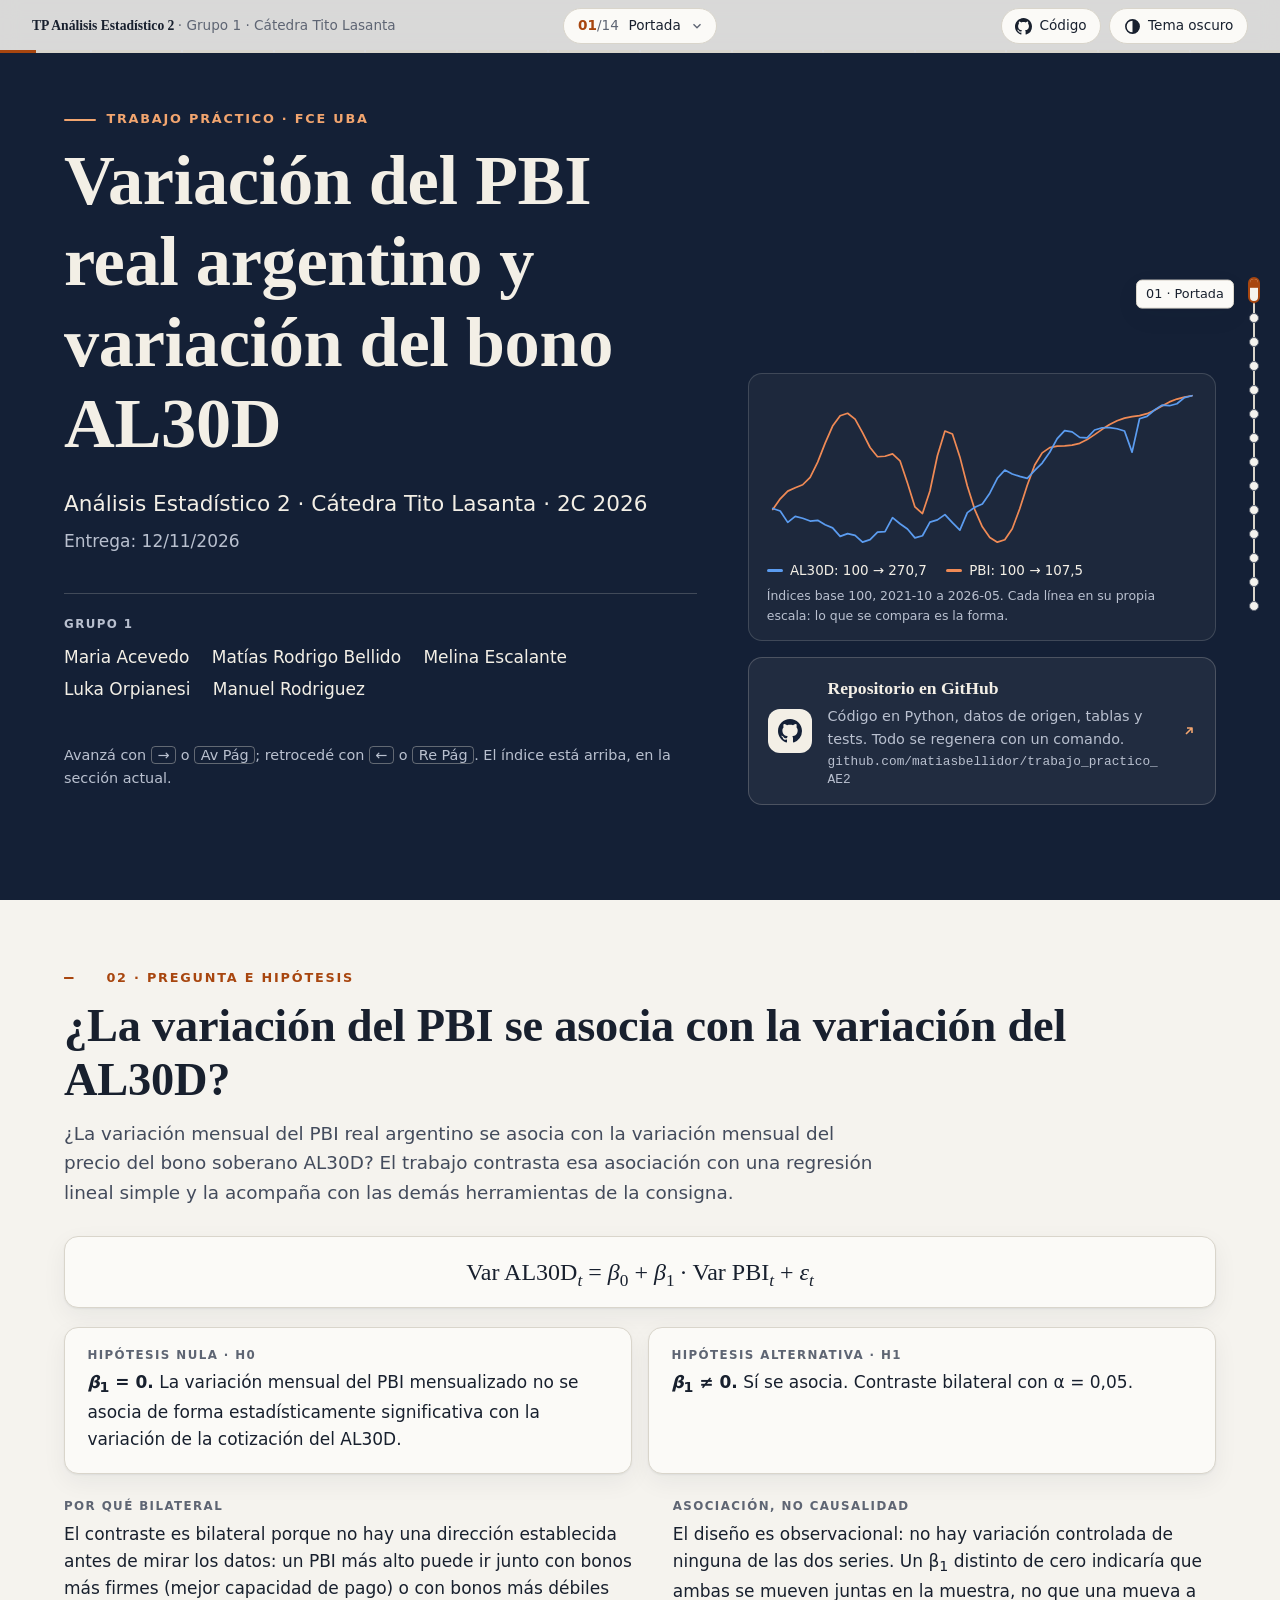
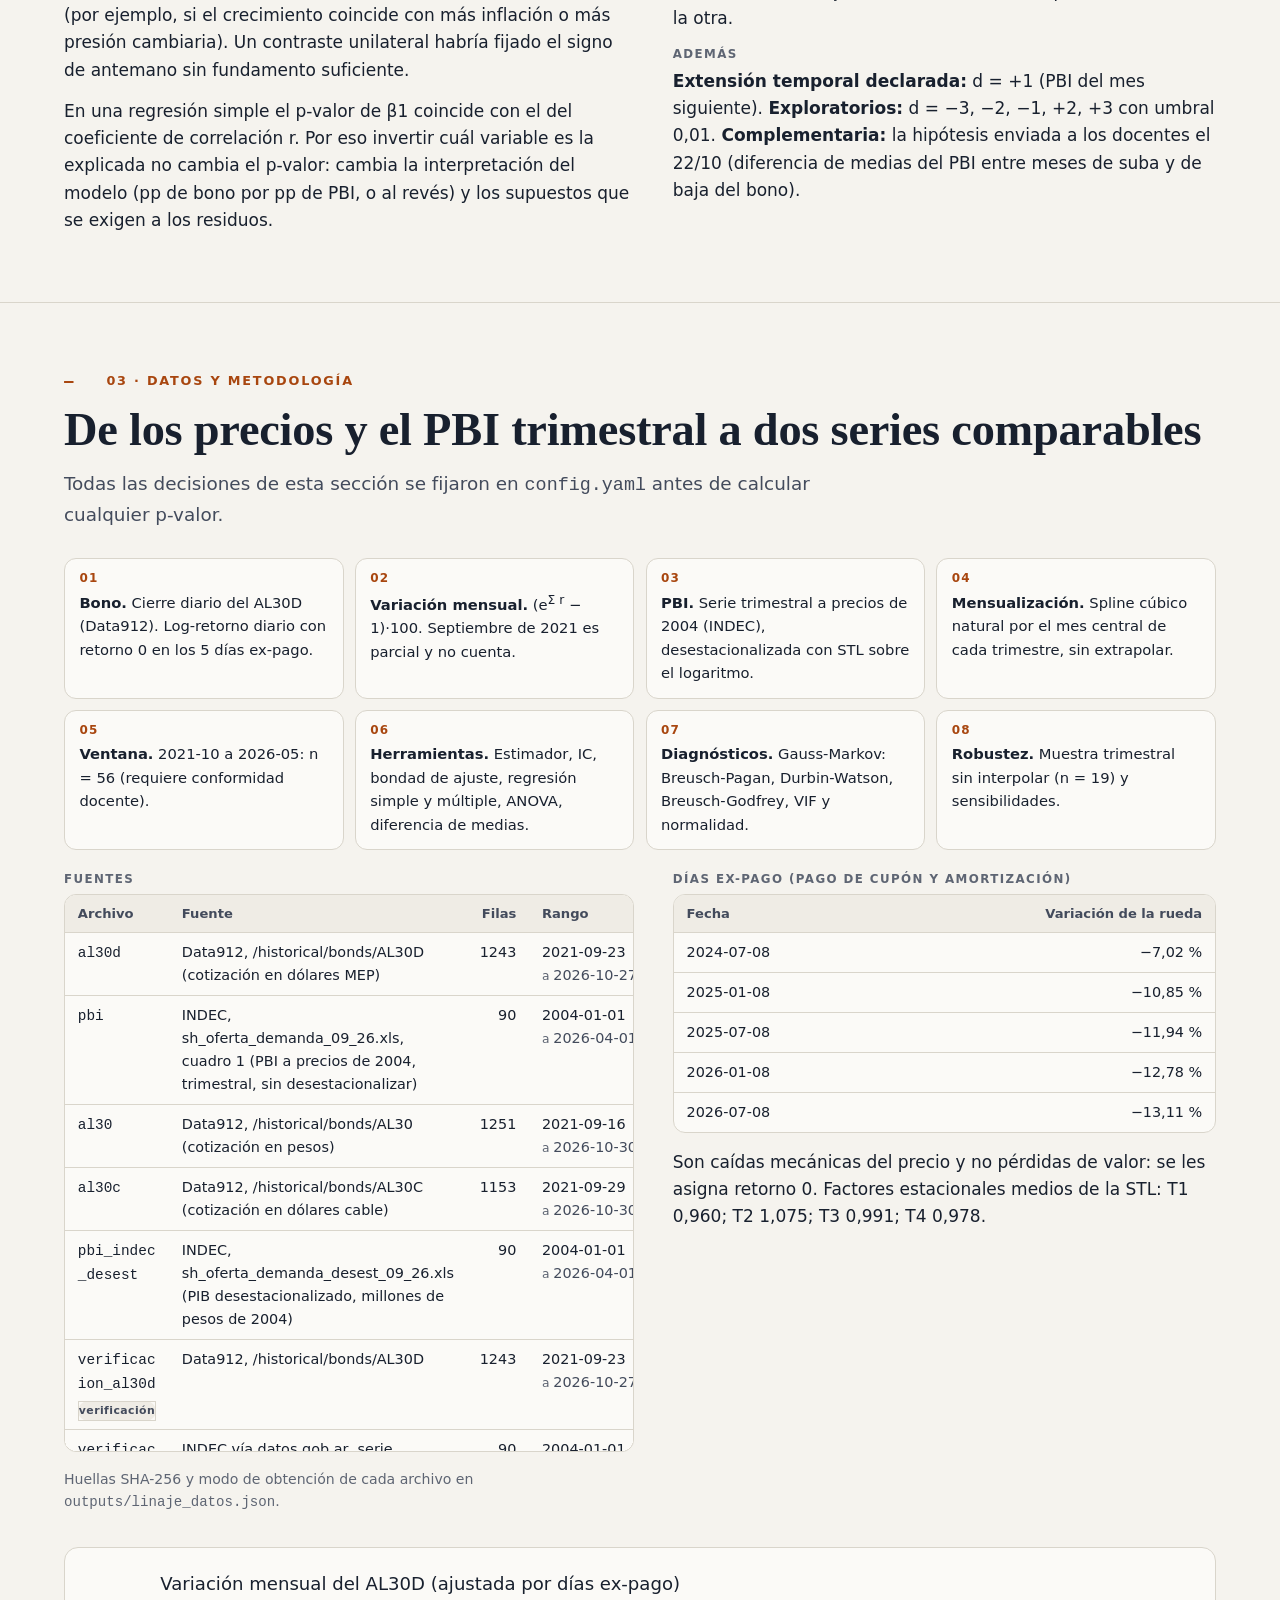
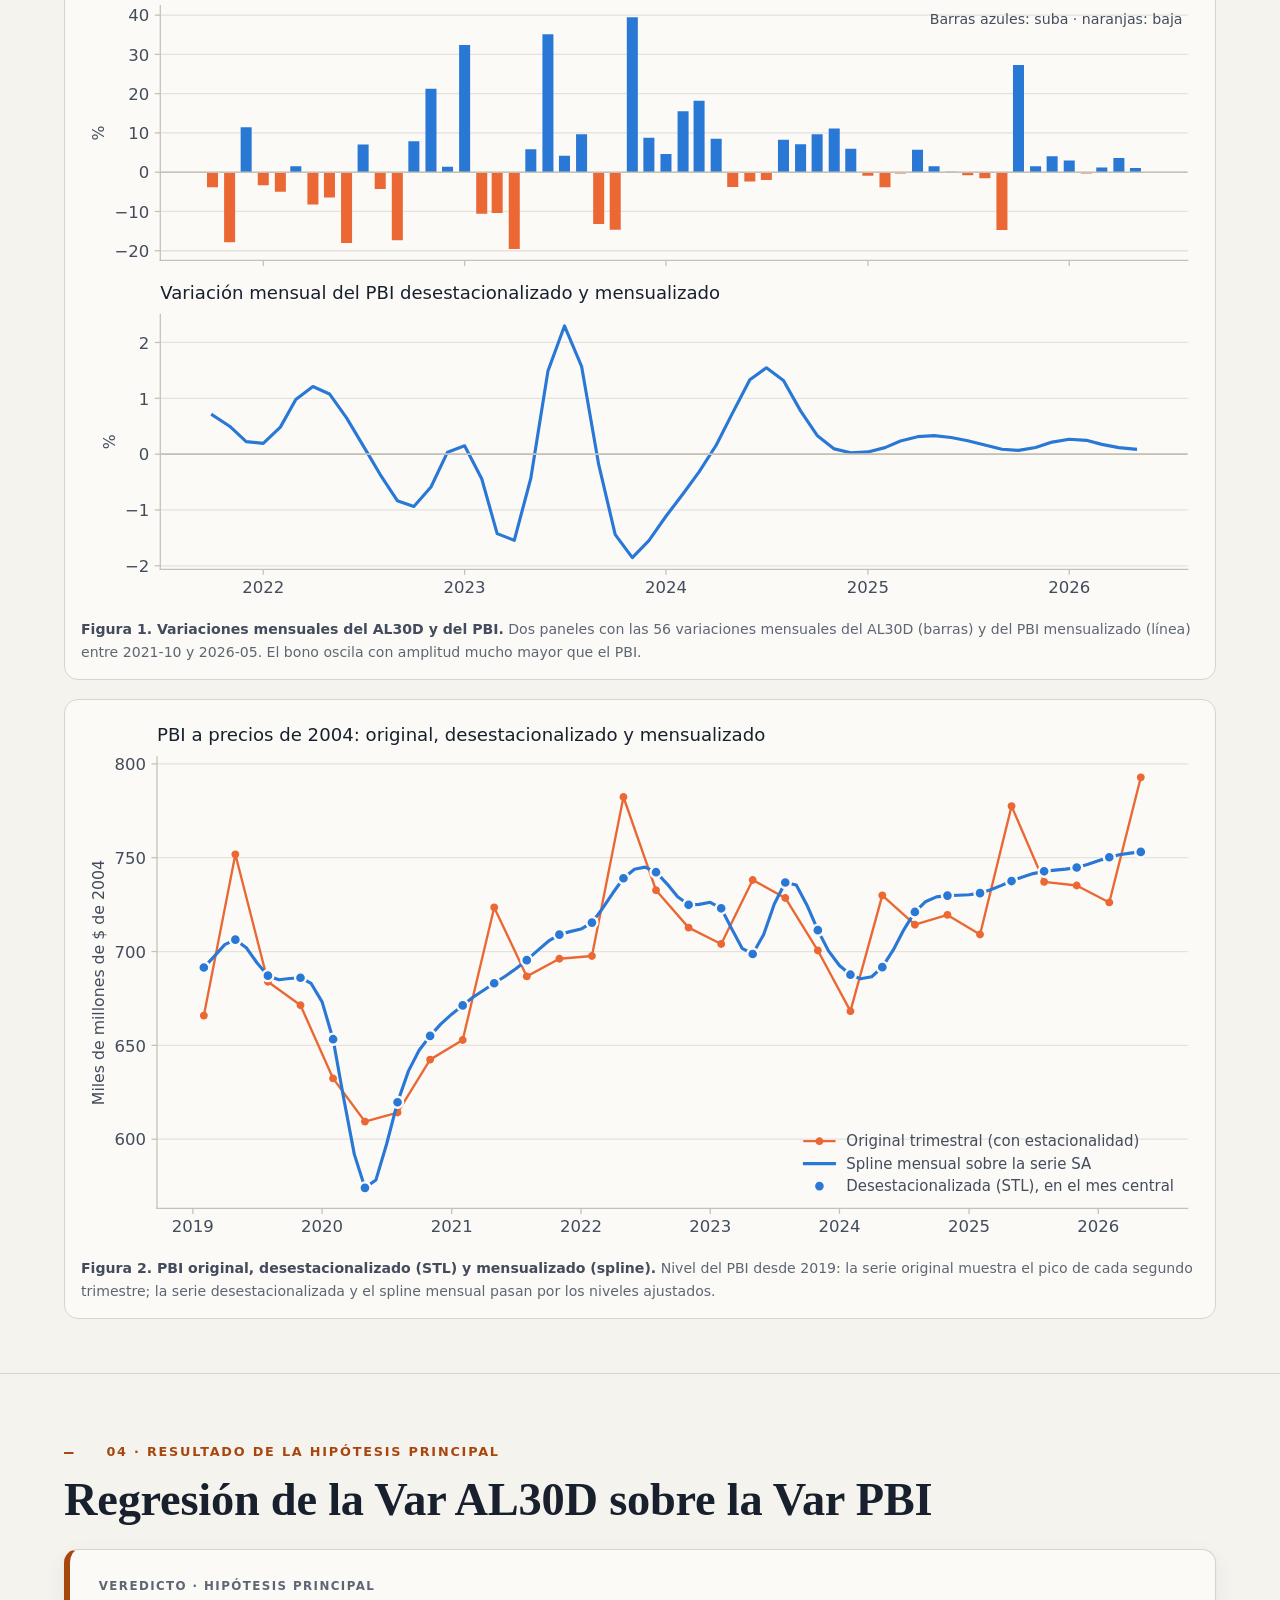
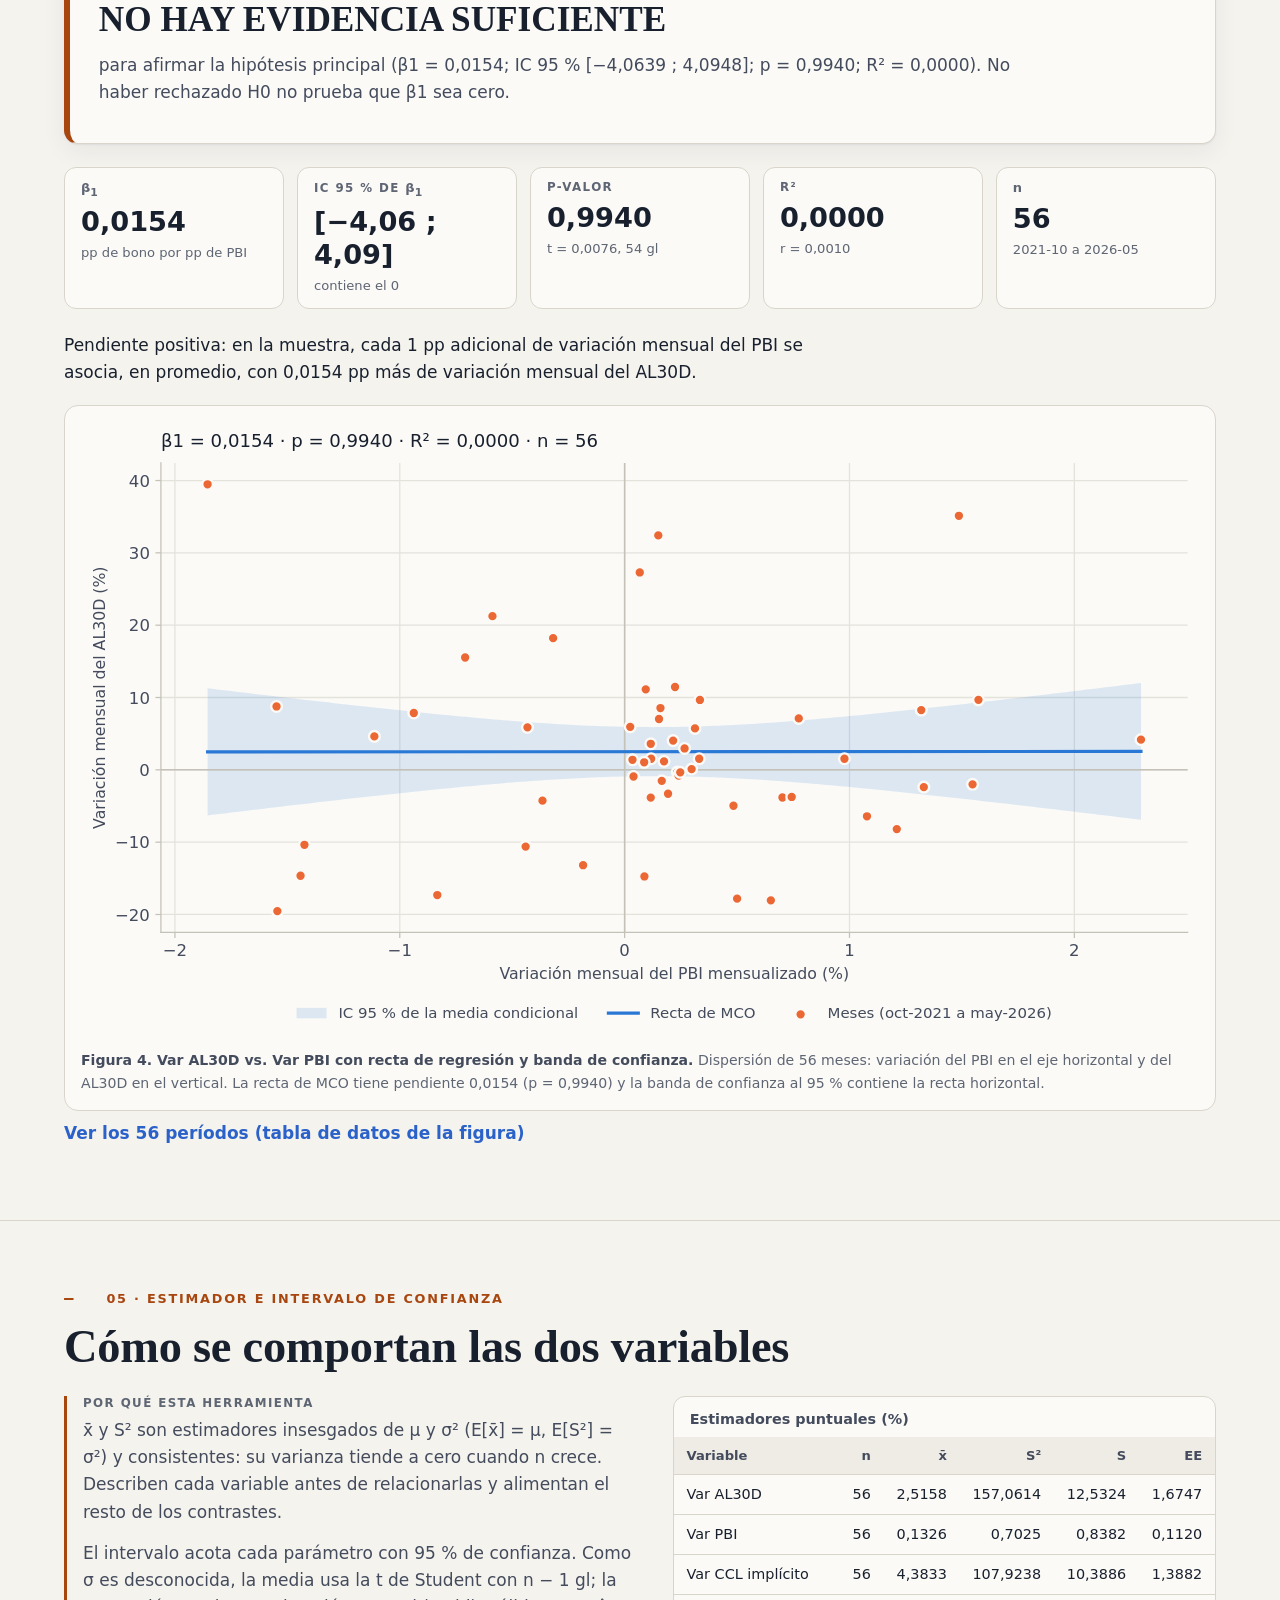
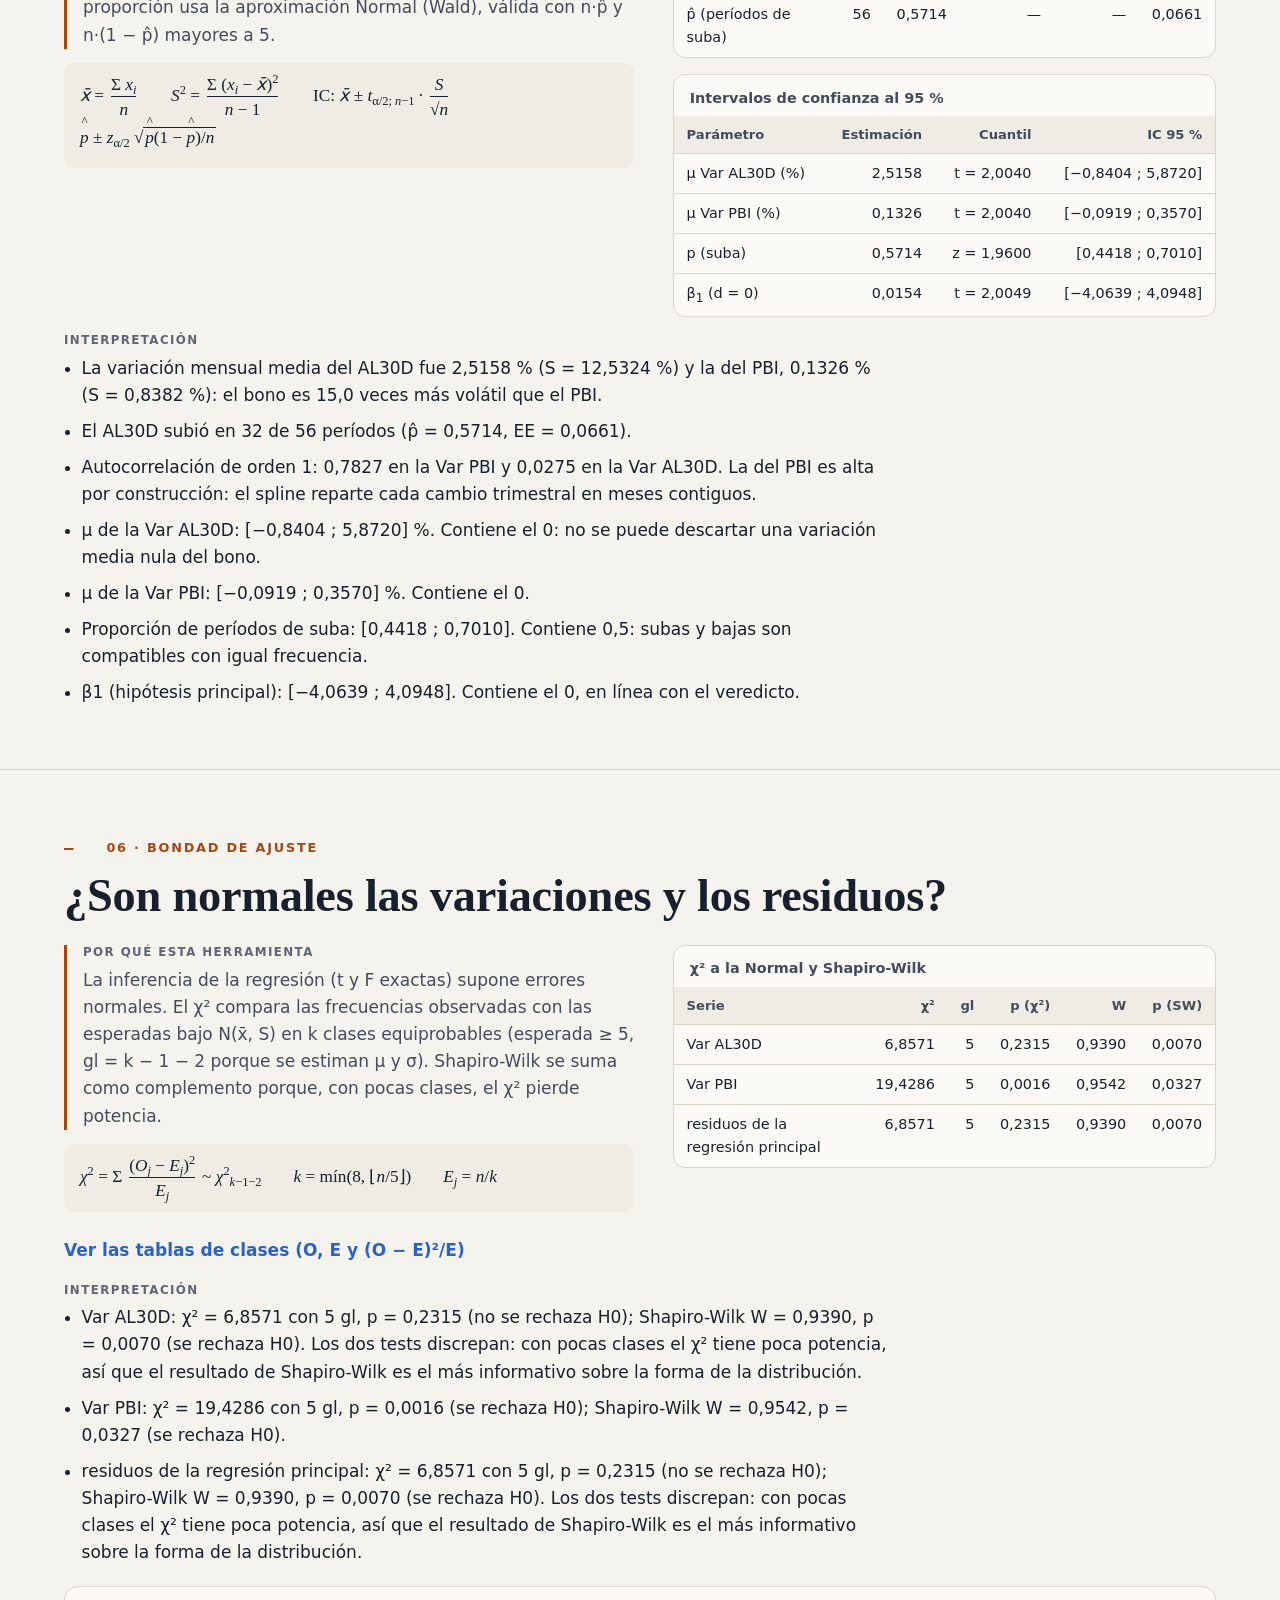
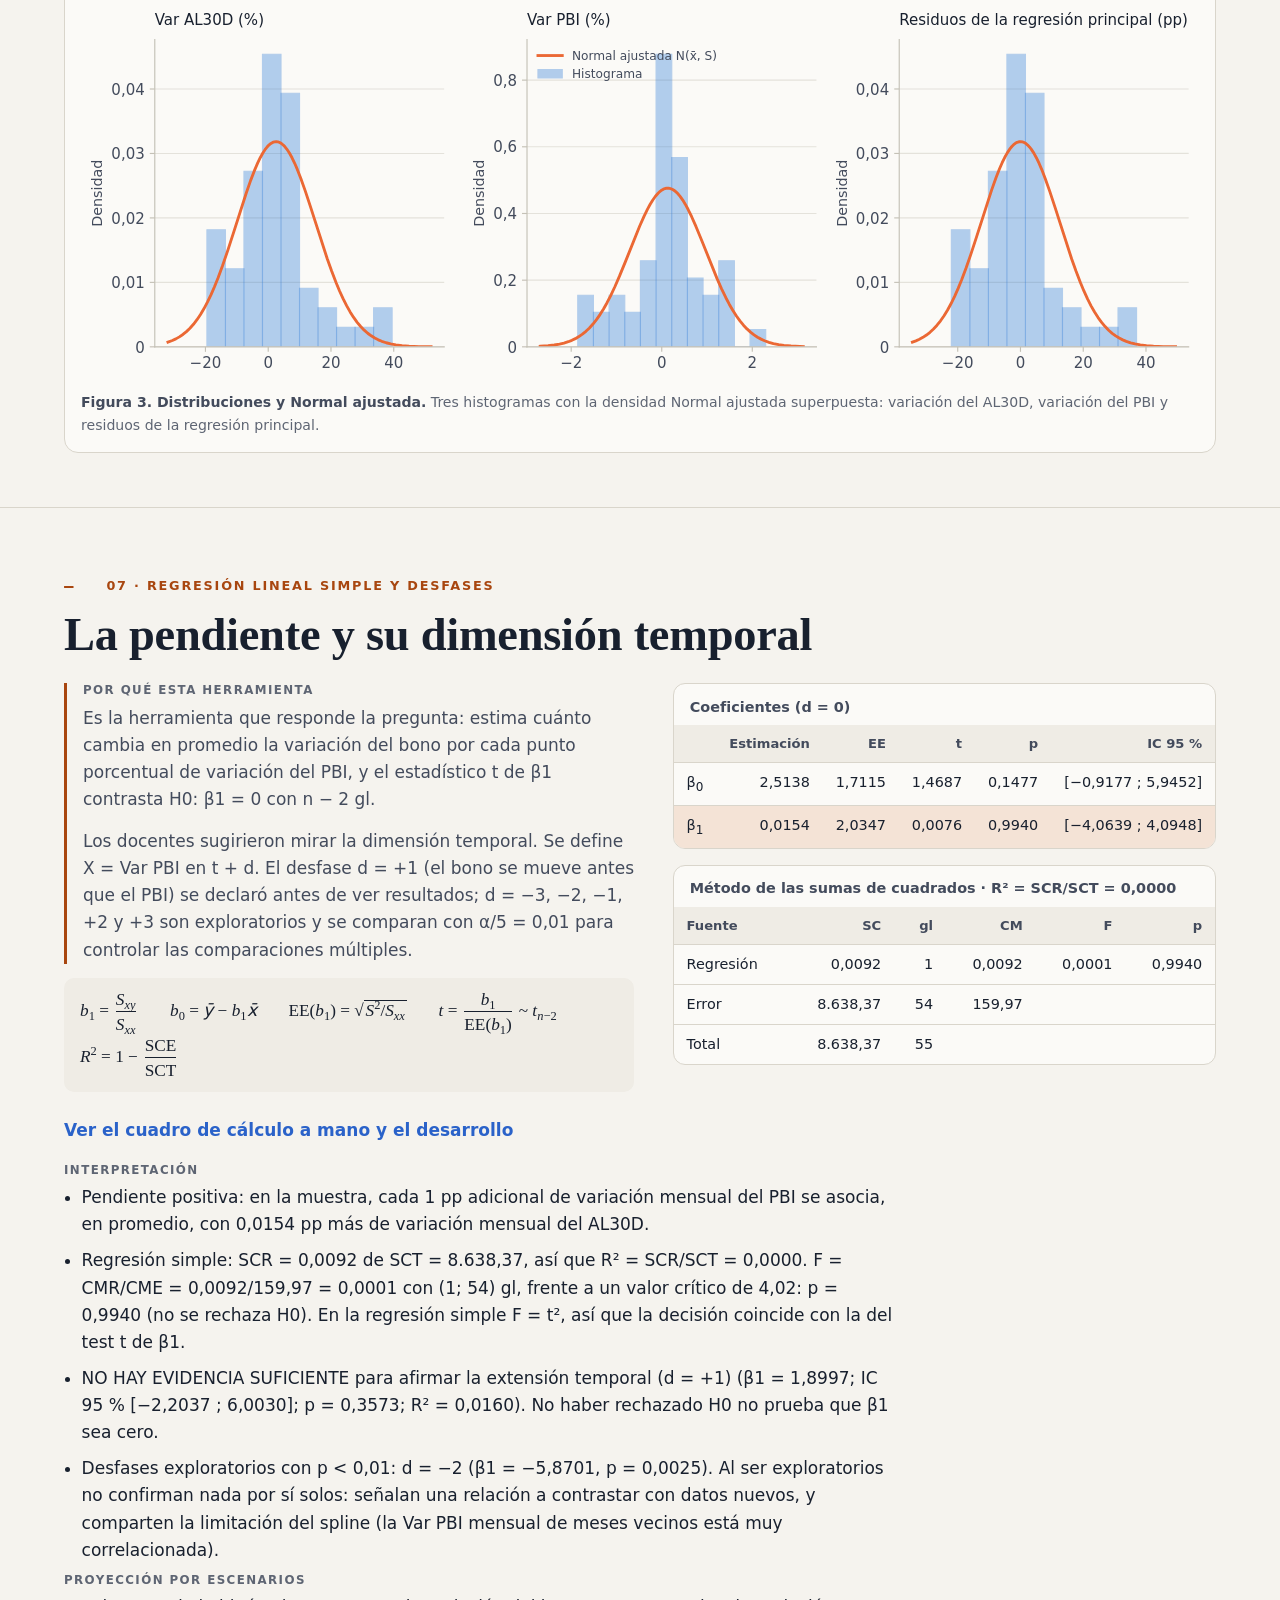
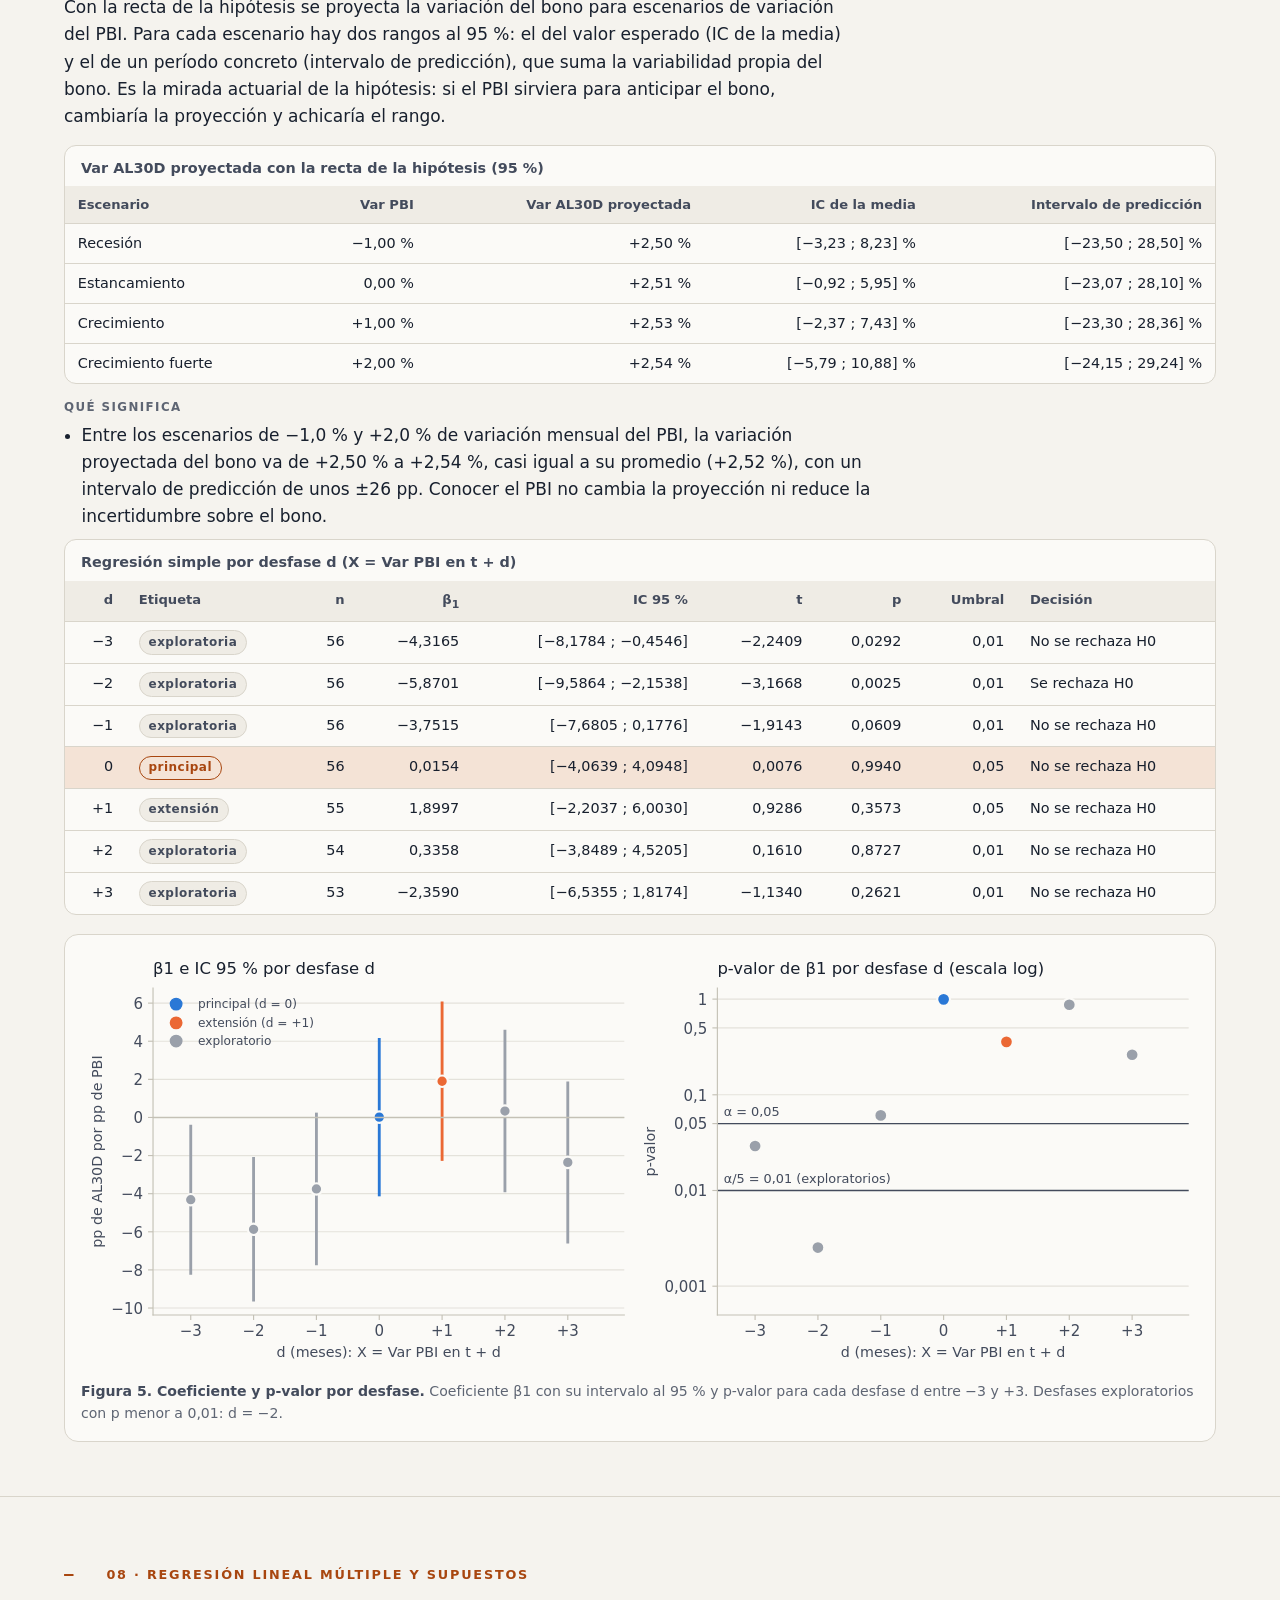
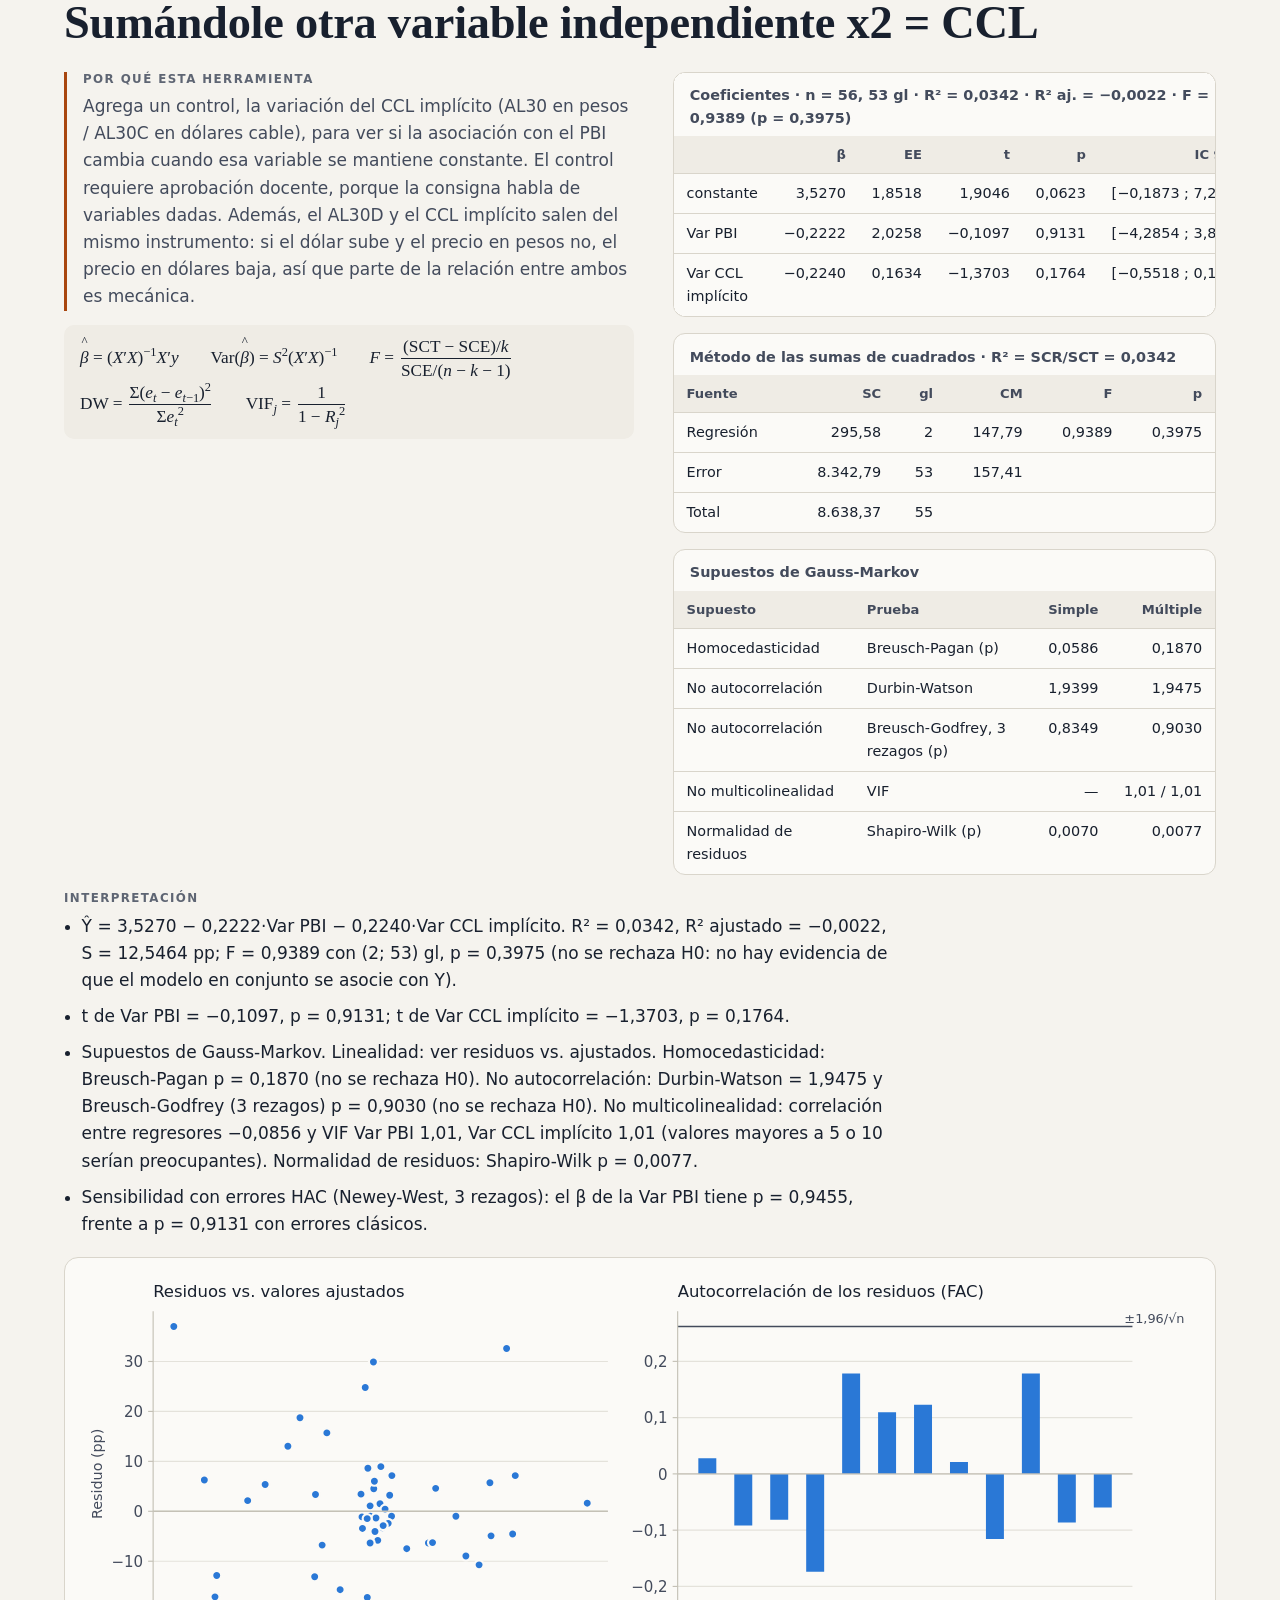
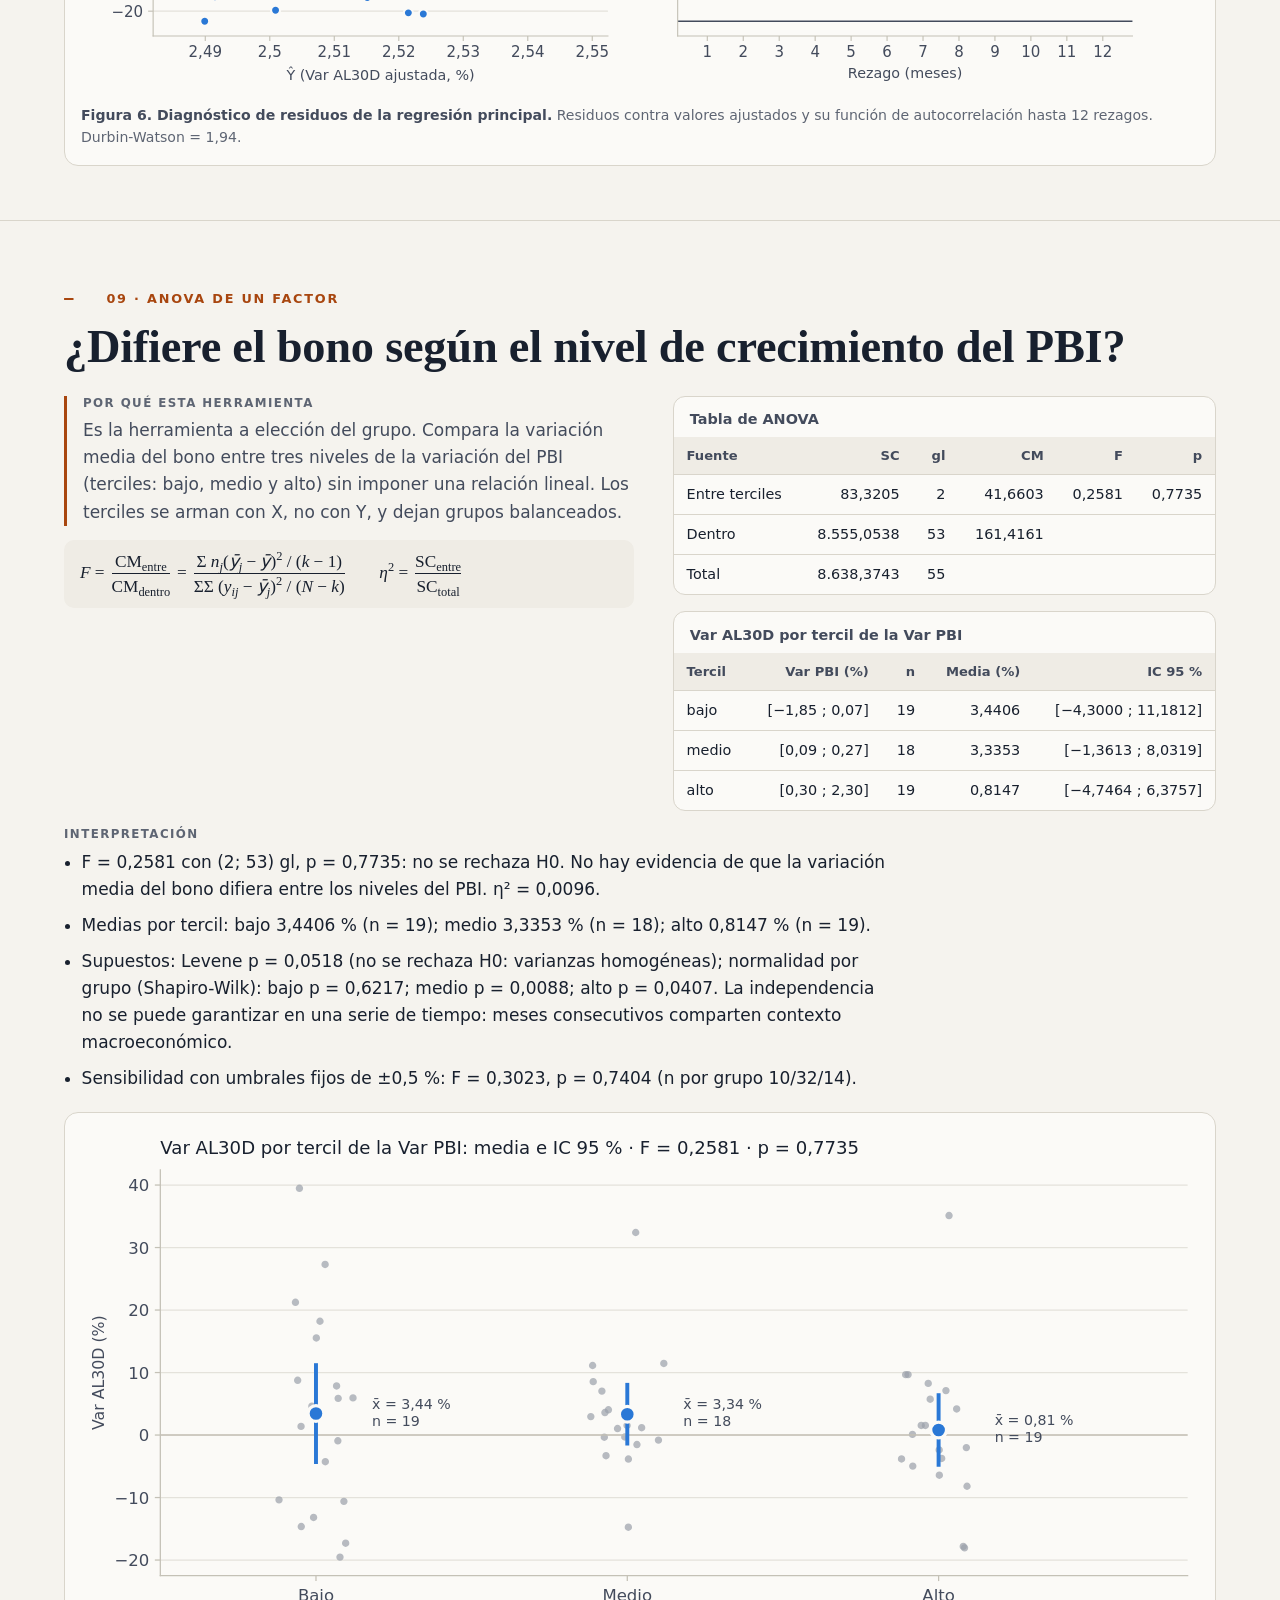
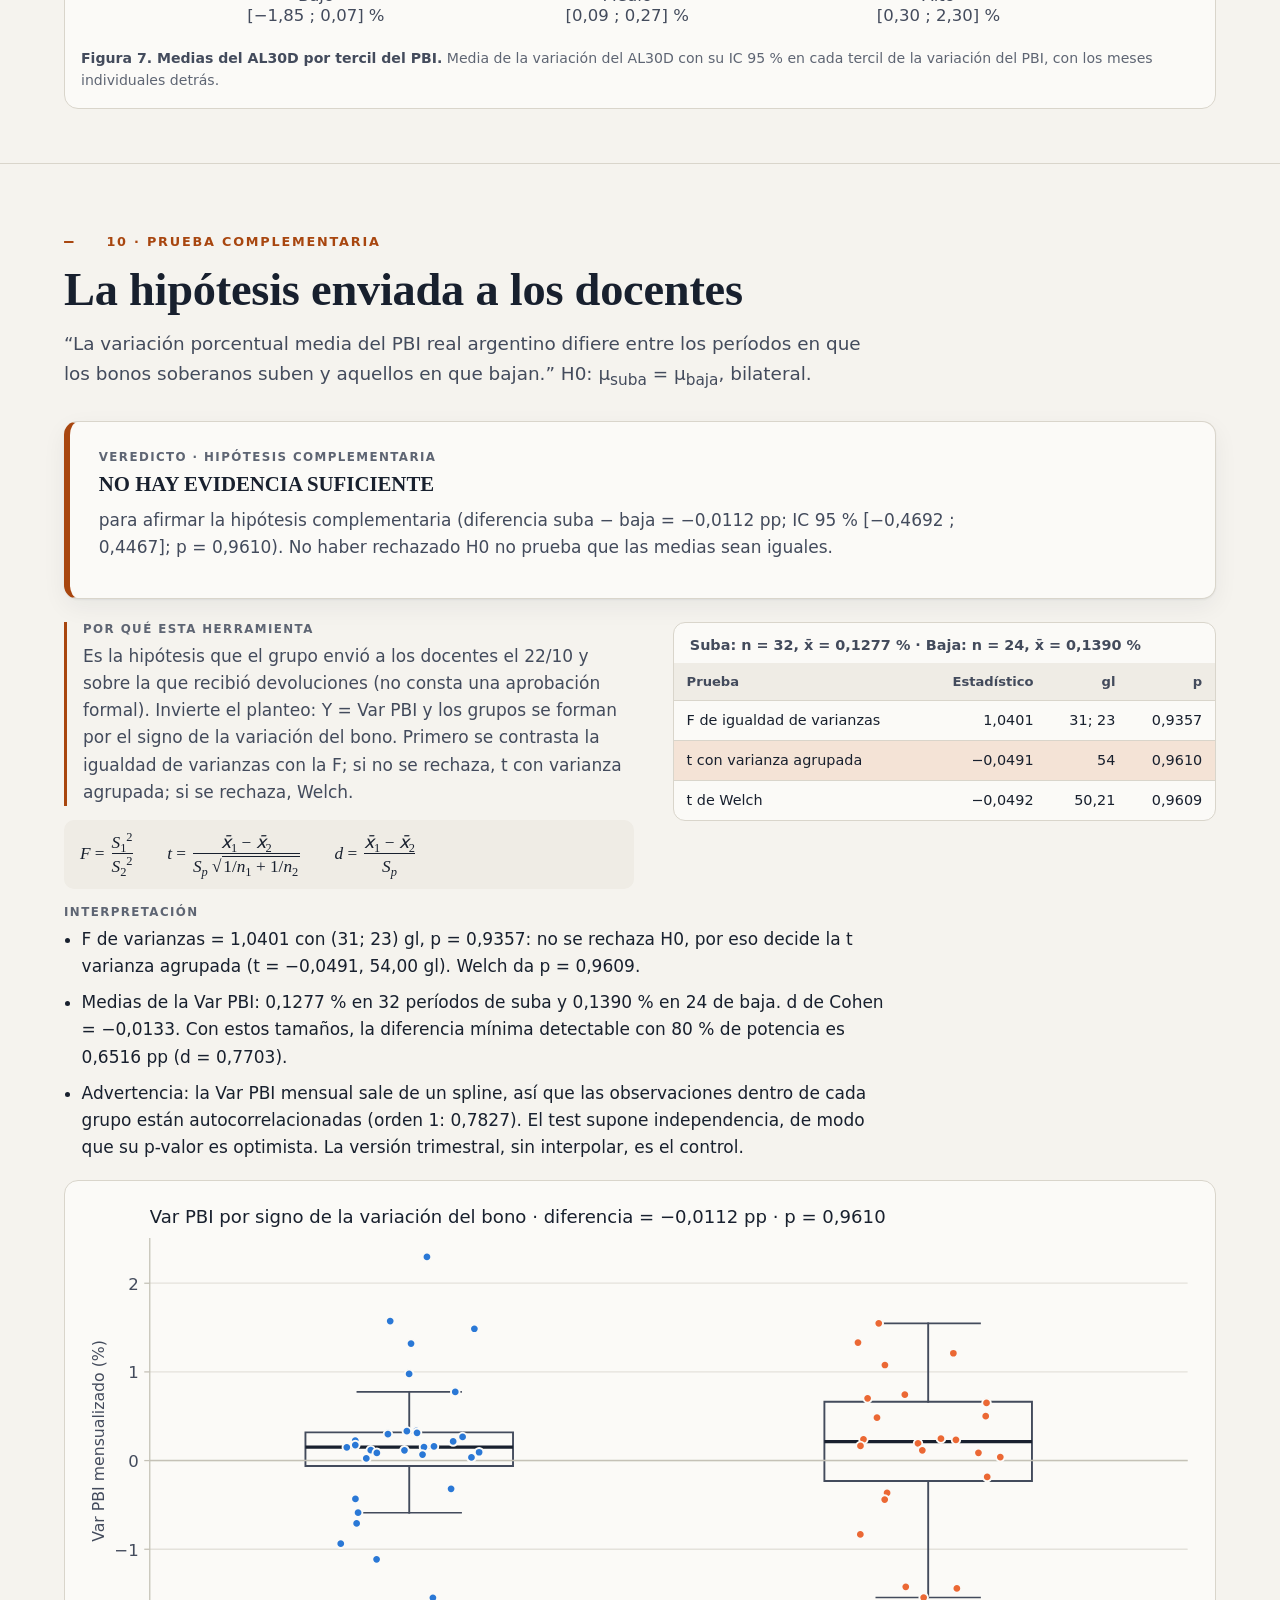
==== commit d9f7a178: "cambio en linea 4625 html" ====
--- a/docs/index.html
+++ b/docs/index.html
@@ -3845,6 +3845,14 @@
             <tr><td>β<sub>0</sub></td><td class="n">2,5138</td><td class="n">1,7115</td><td class="n">1,4687</td><td class="n">0,1477</td><td class="n">[−0,9177 ; 5,9452]</td></tr>
             <tr class="resalta"><td>β<sub>1</sub></td><td class="n">0,0154</td><td class="n">2,0347</td><td class="n">0,0076</td><td class="n">0,9940</td><td class="n">[−4,0639 ; 4,0948]</td></tr>
           </tbody>
+        </table></div>        <div class="tabla-scroll"><table class="tabla">
+          <caption>Método de las sumas de cuadrados · R² = SCR/SCT = 0,0000</caption>
+          <thead><tr><th>Fuente</th><th class="n">SC</th><th class="n">gl</th><th class="n">CM</th><th class="n">F</th><th class="n">p</th></tr></thead>
+          <tbody>
+            <tr><td>Regresión</td><td class="n">0,0092</td><td class="n">1</td><td class="n">0,0092</td><td class="n">0,0001</td><td class="n">0,9940</td></tr>
+            <tr><td>Error</td><td class="n">8.638,37</td><td class="n">54</td><td class="n">159,97</td><td class="n"></td><td class="n"></td></tr>
+            <tr><td>Total</td><td class="n">8.638,37</td><td class="n">55</td><td class="n"></td><td class="n"></td><td class="n"></td></tr>
+          </tbody>
         </table></div>
       </div>
     </div>
@@ -3853,7 +3861,17 @@
       <p>b<sub>1</sub> = 0,5967 / 38,6396 = <strong>0,0154</strong>; b<sub>0</sub> = 2,5158 − (0,0154)·(0,1326) = <strong>2,5138</strong>.</p>
       <p>SCE = 8.638,3651; S² = SCE/(n − 2) = 159,9697; EE(b<sub>1</sub>) = 2,0347; t = 0,0076 con 54 gl; valor crítico ±2,0049; p = 2·P(t<sub>54</sub> &gt; |t|) = <strong>0,9940</strong>.</p>
       <p>R² = 1 − 8.638,3651/8.638,3743 = 0,0000; F = 0,0001 con (1; 54) gl, p = 0,9940. Detalle por observación en <code>outputs/tablas/cuadro_a_mano.csv</code>.</p>
-</div></details>    <div class="revela"><span class="etiqueta">Interpretación</span><ul class="interpretacion"><li>Pendiente positiva: en la muestra, cada 1 pp adicional de variación mensual del PBI se asocia, en promedio, con 0,0154 pp más de variación mensual del AL30D.</li><li>R² = 0,0000: la Var PBI da cuenta del 0,00 % de la variabilidad de la Var AL30D en la muestra. F = 0,0001 con (1; 54) gl, p = 0,9940 (igual al p del t, como corresponde en la regresión simple).</li><li>NO HAY EVIDENCIA SUFICIENTE para afirmar la extensión temporal (d = +1) (β1 = 1,8997; IC 95 % [−2,2037 ; 6,0030]; p = 0,3573; R² = 0,0160). No haber rechazado H0 no prueba que β1 sea cero.</li><li>Desfases exploratorios con p &lt; 0,01: d = −2 (β1 = −5,8701, p = 0,0025). Al ser exploratorios no confirman nada por sí solos: señalan una relación a contrastar con datos nuevos, y comparten la limitación del spline (la Var PBI mensual de meses vecinos está muy correlacionada).</li></ul></div>
+</div></details>    <div class="revela"><span class="etiqueta">Interpretación</span><ul class="interpretacion"><li>Pendiente positiva: en la muestra, cada 1 pp adicional de variación mensual del PBI se asocia, en promedio, con 0,0154 pp más de variación mensual del AL30D.</li><li>Regresión simple: SCR = 0,0092 de SCT = 8.638,37, así que R² = SCR/SCT = 0,0000. F = CMR/CME = 0,0092/159,97 = 0,0001 con (1; 54) gl, frente a un valor crítico de 4,02: p = 0,9940 (no se rechaza H0). En la regresión simple F = t², así que la decisión coincide con la del test t de β1.</li><li>NO HAY EVIDENCIA SUFICIENTE para afirmar la extensión temporal (d = +1) (β1 = 1,8997; IC 95 % [−2,2037 ; 6,0030]; p = 0,3573; R² = 0,0160). No haber rechazado H0 no prueba que β1 sea cero.</li><li>Desfases exploratorios con p &lt; 0,01: d = −2 (β1 = −5,8701, p = 0,0025). Al ser exploratorios no confirman nada por sí solos: señalan una relación a contrastar con datos nuevos, y comparten la limitación del spline (la Var PBI mensual de meses vecinos está muy correlacionada).</li></ul></div>
+    <div class="revela">
+      <span class="etiqueta">Proyección por escenarios</span>
+      <p>Con la recta de la hipótesis se proyecta la variación del bono para escenarios de variación del PBI. Para cada escenario hay dos rangos al 95 %: el del valor esperado (IC de la media) y el de un período concreto (intervalo de predicción), que suma la variabilidad propia del bono. Es la mirada actuarial de la hipótesis: si el PBI sirviera para anticipar el bono, cambiaría la proyección y achicaría el rango.</p>
+    </div>
+    <div class="tabla-scroll revela"><table class="tabla">
+      <caption>Var AL30D proyectada con la recta de la hipótesis (95 %)</caption>
+      <thead><tr><th>Escenario</th><th class="n">Var PBI</th><th class="n">Var AL30D proyectada</th><th class="n">IC de la media</th><th class="n">Intervalo de predicción</th></tr></thead>
+      <tbody><tr><td>Recesión</td><td class="n">−1,00 %</td><td class="n">+2,50 %</td><td class="n">[−3,23 ; 8,23] %</td><td class="n">[−23,50 ; 28,50] %</td></tr><tr><td>Estancamiento</td><td class="n">0,00 %</td><td class="n">+2,51 %</td><td class="n">[−0,92 ; 5,95] %</td><td class="n">[−23,07 ; 28,10] %</td></tr><tr><td>Crecimiento</td><td class="n">+1,00 %</td><td class="n">+2,53 %</td><td class="n">[−2,37 ; 7,43] %</td><td class="n">[−23,30 ; 28,36] %</td></tr><tr><td>Crecimiento fuerte</td><td class="n">+2,00 %</td><td class="n">+2,54 %</td><td class="n">[−5,79 ; 10,88] %</td><td class="n">[−24,15 ; 29,24] %</td></tr></tbody>
+    </table></div>
+    <div class="revela"><span class="etiqueta">Qué significa</span><ul class="interpretacion"><li>Entre los escenarios de −1,0 % y +2,0 % de variación mensual del PBI, la variación proyectada del bono va de +2,50 % a +2,54 %, casi igual a su promedio (+2,52 %), con un intervalo de predicción de unos ±26 pp. Conocer el PBI no cambia la proyección ni reduce la incertidumbre sobre el bono.</li></ul></div>
     <div class="tabla-scroll revela"><table class="tabla">
       <caption>Regresión simple por desfase d (X = Var PBI en t + d)</caption>
       <thead><tr><th class="n">d</th><th>Etiqueta</th><th class="n">n</th><th class="n">β<sub>1</sub></th><th class="n">IC 95 %</th><th class="n">t</th><th class="n">p</th><th class="n">Umbral</th><th>Decisión</th></tr></thead>
@@ -4604,7 +4622,7 @@
 </section><section class="diapo" id="multiple" aria-labelledby="t-multiple">
   <div class="diapo__contenido">
     <p class="diapo__num">08 · Regresión lineal múltiple y supuestos</p>
-    <h2 id="t-multiple">Con un control: la variación del CCL implícito</h2>
+    <h2 id="t-multiple">Sumándole otra variable independiente x2 = CCL</h2>
     <div class="dos-col" style="margin-top:1.4rem">
       <div>
         <div class="porque revela"><span class="etiqueta">Por qué esta herramienta</span><p>Agrega un control, la variación del CCL implícito (AL30 en pesos / AL30C en dólares cable), para ver si la asociación con el PBI cambia cuando esa variable se mantiene constante. El control requiere aprobación docente, porque la consigna habla de variables dadas. Además, el AL30D y el CCL implícito salen del mismo instrumento: si el dólar sube y el precio en pesos no, el precio en dólares baja, así que parte de la relación entre ambos es mecánica.</p></div>
@@ -4621,6 +4639,14 @@
           <caption>Coeficientes · n = 56, 53 gl · R² = 0,0342 · R² aj. = −0,0022 · F = 0,9389 (p = 0,3975)</caption>
           <thead><tr><th></th><th class="n">β</th><th class="n">EE</th><th class="n">t</th><th class="n">p</th><th class="n">IC 95 %</th></tr></thead>
           <tbody><tr><td>constante</td><td class="n">3,5270</td><td class="n">1,8518</td><td class="n">1,9046</td><td class="n">0,0623</td><td class="n">[−0,1873 ; 7,2413]</td></tr><tr><td>Var PBI</td><td class="n">−0,2222</td><td class="n">2,0258</td><td class="n">−0,1097</td><td class="n">0,9131</td><td class="n">[−4,2854 ; 3,8411]</td></tr><tr><td>Var CCL implícito</td><td class="n">−0,2240</td><td class="n">0,1634</td><td class="n">−1,3703</td><td class="n">0,1764</td><td class="n">[−0,5518 ; 0,1039]</td></tr></tbody>
+        </table></div>        <div class="tabla-scroll"><table class="tabla">
+          <caption>Método de las sumas de cuadrados · R² = SCR/SCT = 0,0342</caption>
+          <thead><tr><th>Fuente</th><th class="n">SC</th><th class="n">gl</th><th class="n">CM</th><th class="n">F</th><th class="n">p</th></tr></thead>
+          <tbody>
+            <tr><td>Regresión</td><td class="n">295,58</td><td class="n">2</td><td class="n">147,79</td><td class="n">0,9389</td><td class="n">0,3975</td></tr>
+            <tr><td>Error</td><td class="n">8.342,79</td><td class="n">53</td><td class="n">157,41</td><td class="n"></td><td class="n"></td></tr>
+            <tr><td>Total</td><td class="n">8.638,37</td><td class="n">55</td><td class="n"></td><td class="n"></td><td class="n"></td></tr>
+          </tbody>
         </table></div>
         <div class="tabla-scroll"><table class="tabla">
           <caption>Supuestos de Gauss-Markov</caption>
@@ -6461,7 +6487,7 @@
 <p>Las herramientas restantes son coherentes con eso. El ANOVA por terciles del PBI da F = 0,2581 (p = 0,7735). En la regresión múltiple con el CCL implícito como control, el F global da p = 0,3975 y el coeficiente del PBI, p = 0,9131.</p>
 <h3>Qué permiten descartar los datos</h3>
 <p>No haber rechazado H0 no prueba que la relación sea nula, pero los intervalos acotan su tamaño:</p>
-<ul><li><strong>Regresión.</strong> Aun en el extremo del IC de β1, un desvío estándar de la variación mensual del PBI (0,8382 pp) se asociaría con unos 3,4 pp de variación del bono, mientras que el desvío del propio bono es 12,5324 pp. Si existe una relación lineal, explica una parte chica de lo que se mueve el AL30D en un mes.</li><li><strong>Diferencia de medias.</strong> Con 80 % de potencia, la diferencia mínima detectable es 0,6516 pp. Una diferencia de ese tamaño en el crecimiento mensual medio del PBI entre meses de suba y de baja del bono probablemente se habría detectado; una menor no se puede descartar.</li></ul>
+<ul><li><strong>Sumas de cuadrados.</strong> De la variabilidad total del bono (SCT = 8.638,37), la recta explica SCR = 0,0092: R² = SCR/SCT = 0,0000 y F = 0,0001 con (1; 54) gl, p = 0,9940, el mismo resultado que el test t.</li><li><strong>Regresión.</strong> Aun en el extremo del IC de β1, un desvío estándar de la variación mensual del PBI (0,8382 pp) se asociaría con unos 3,4 pp de variación del bono, mientras que el desvío del propio bono es 12,5324 pp. Si existe una relación lineal, explica una parte chica de lo que se mueve el AL30D en un mes.</li><li><strong>Proyección por escenarios.</strong> Con la recta estimada, para cualquier escenario de PBI entre −1 % y +2 % mensual el bono se proyecta entre +2,50 % y +2,54 %, prácticamente su promedio, con un intervalo de predicción de unos ±26 pp. En términos actuariales, conocer el PBI no cambia la proyección ni reduce la incertidumbre sobre el bono.</li><li><strong>Diferencia de medias.</strong> Con 80 % de potencia, la diferencia mínima detectable es 0,6516 pp. Una diferencia de ese tamaño en el crecimiento mensual medio del PBI entre meses de suba y de baja del bono probablemente se habría detectado; una menor no se puede descartar.</li></ul>
 <h3>Qué tan sólido es el resultado</h3>
 <ul><li><strong>Sensibilidades.</strong> Ninguna de las variantes sobre la muestra mensual cambia el veredicto. En la regresión simple: bono sin ajuste ex-pago (p = 0,8915), PBI sin desestacionalizar (p = 0,5218), spline not-a-knot (p = 0,9943) y PBI desestacionalizado por el INDEC en lugar de STL (p = 0,8208). En la múltiple, para el coeficiente del PBI: errores HAC (p = 0,9455) y CCL con cierres operados (p = 0,8499).</li><li><strong>Supuestos.</strong> Durbin-Watson (1,9399) y Breusch-Godfrey (p = 0,8349) no muestran autocorrelación de los residuos. Breusch-Pagan no rechaza la homocedasticidad, aunque queda cerca del umbral (p = 0,0586). Los residuos no son normales (Shapiro-Wilk p = 0,0070). Con n = 56 el t de β1 es aproximadamente válido, y los errores HAC, que no suponen homocedasticidad ni normalidad, llevan a la misma decisión.</li><li><strong>La excepción: la muestra trimestral.</strong> Sin interpolar el PBI (n = 19), β1 = −4,5407, con IC 95 % [−8,0455 ; −1,0359] y p = 0,0142: el signo es opuesto y se rechaza H0. No se toma como resultado principal por tres motivos. Primero, n = 19 está por debajo del mínimo de 50 que pide la consigna. Segundo, depende de un solo trimestre: sin 2024Q1, el p-valor sube a 0,0527. Tercero, el patrón viene de los trimestres con caída del PBI: en los 5, el bono subió, mientras que en los 14 trimestres con suba del PBI el bono subió en 7, la mitad. El desfase exploratorio d = −2 apunta al mismo signo (β1 = −5,8701; p = 0,0025, menor que el umbral de 0,01), pero es exploratorio y comparte la limitación del spline.</li></ul>
 <h3>Lectura de los resultados</h3>
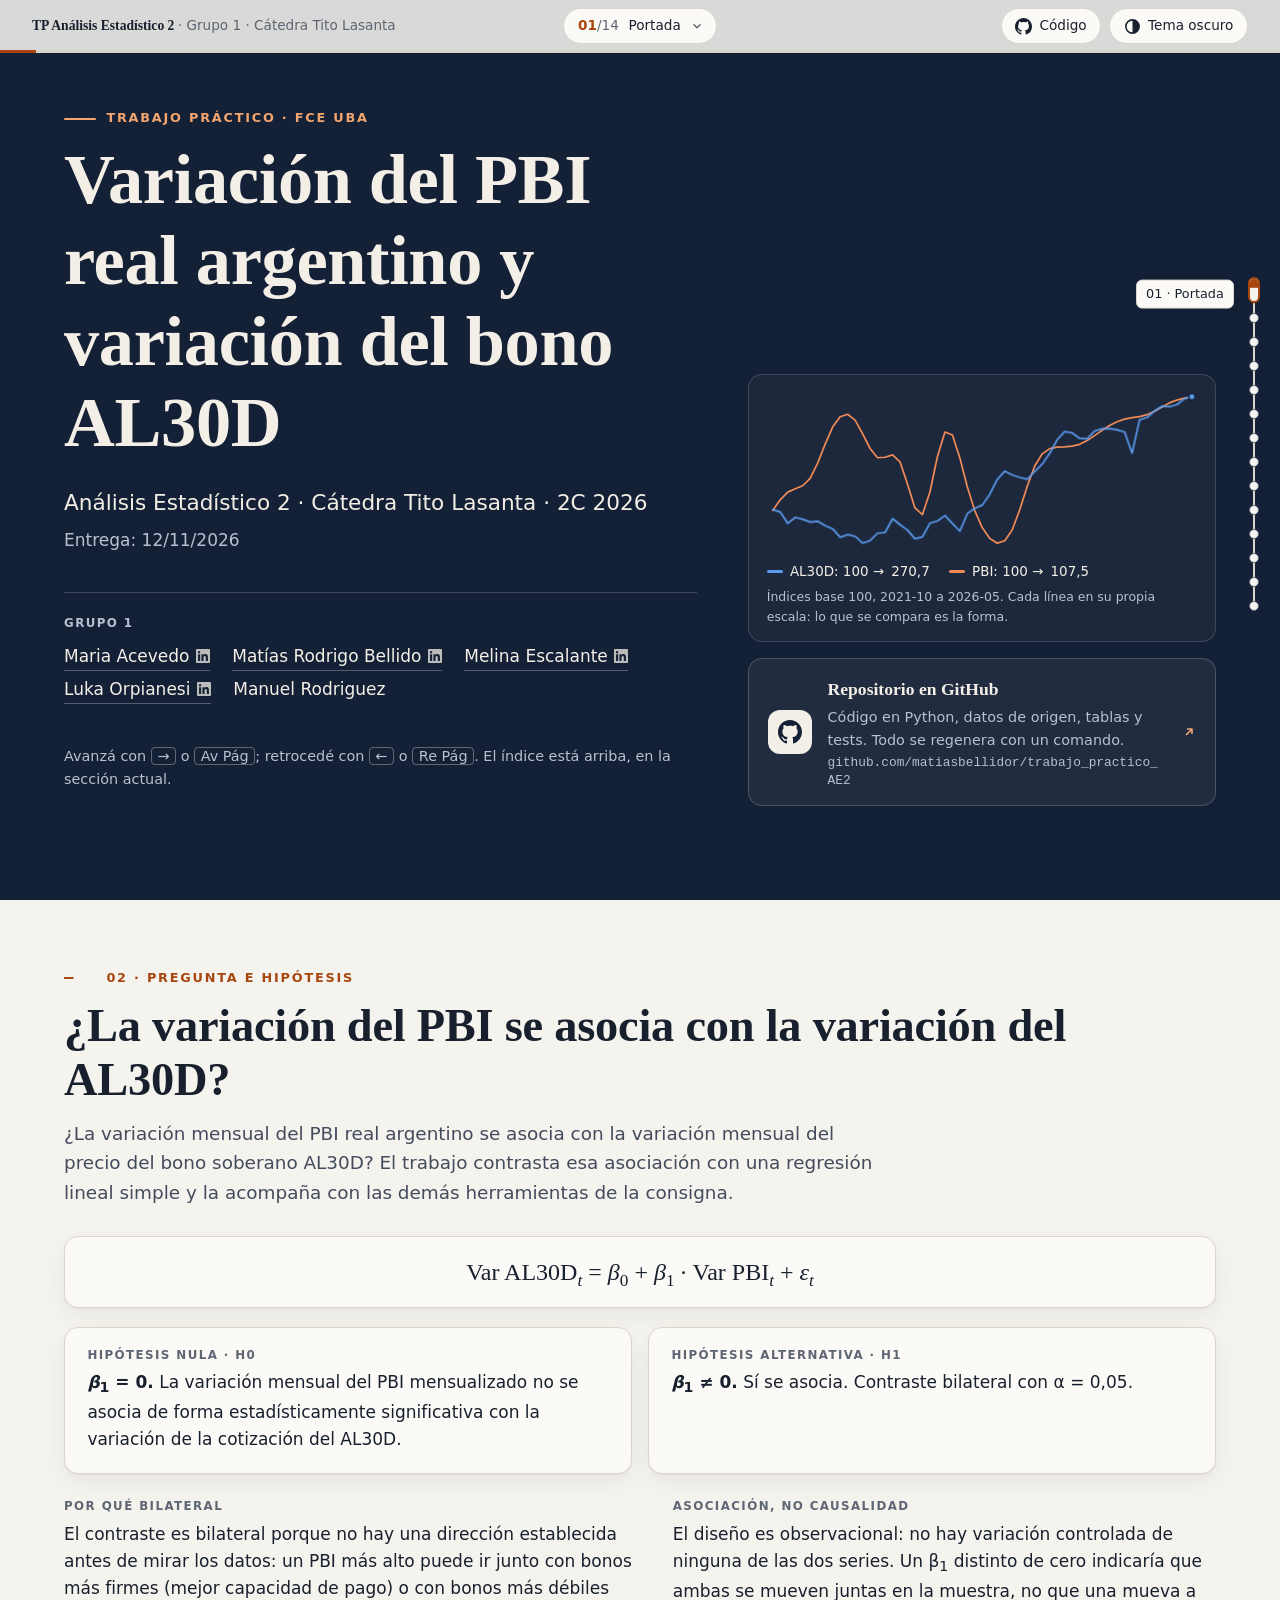
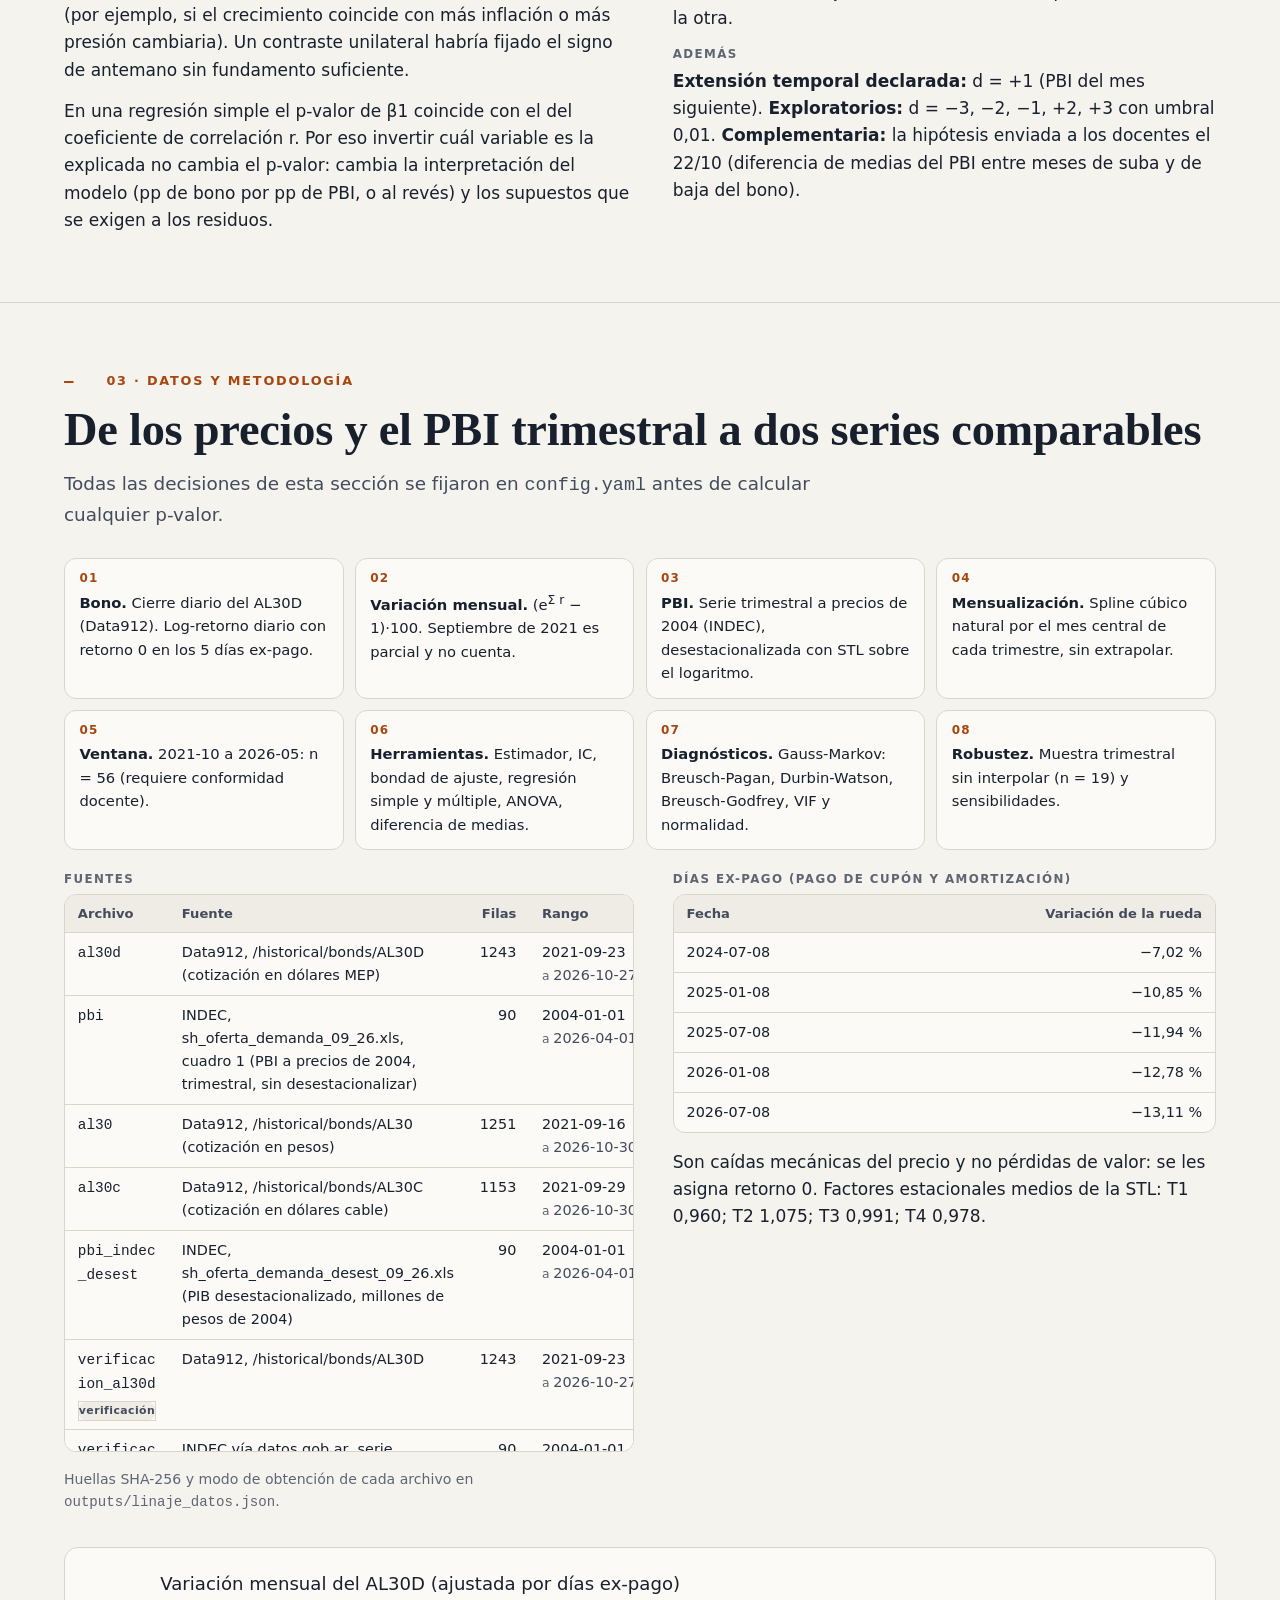
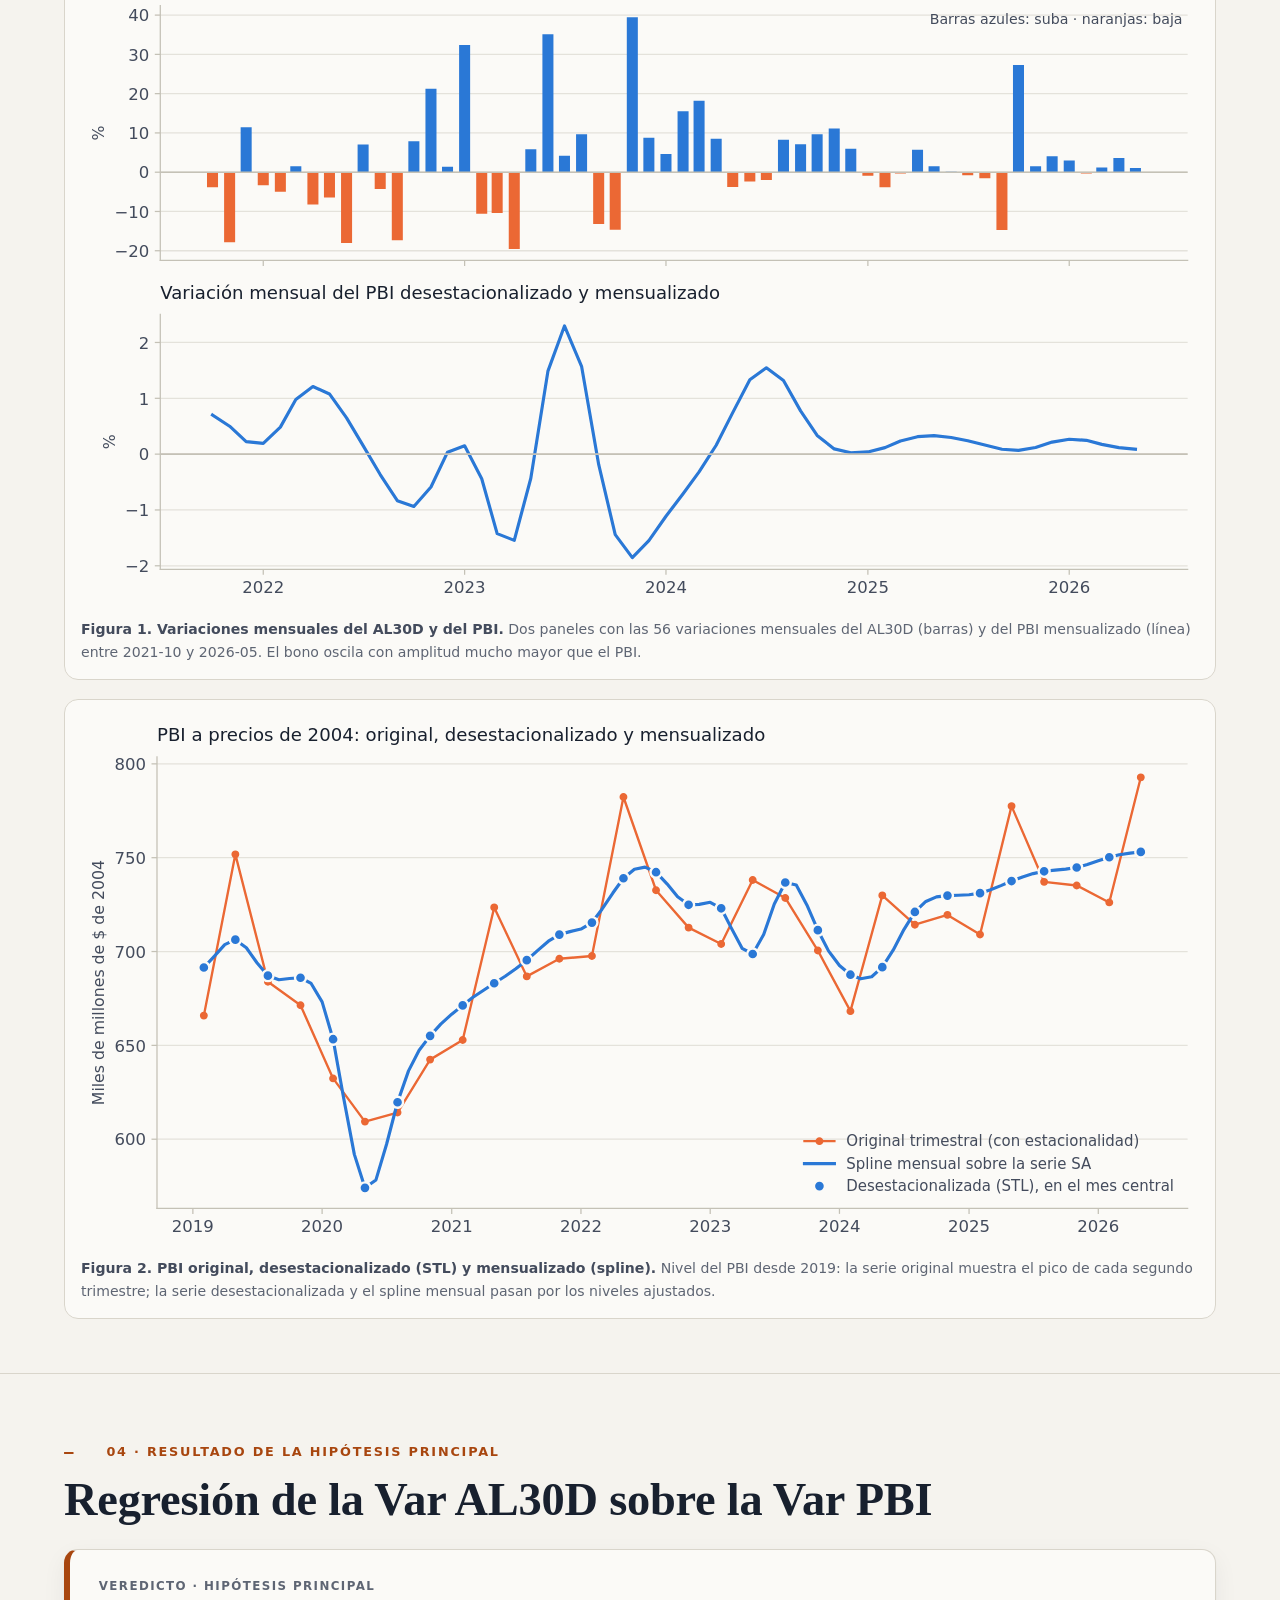
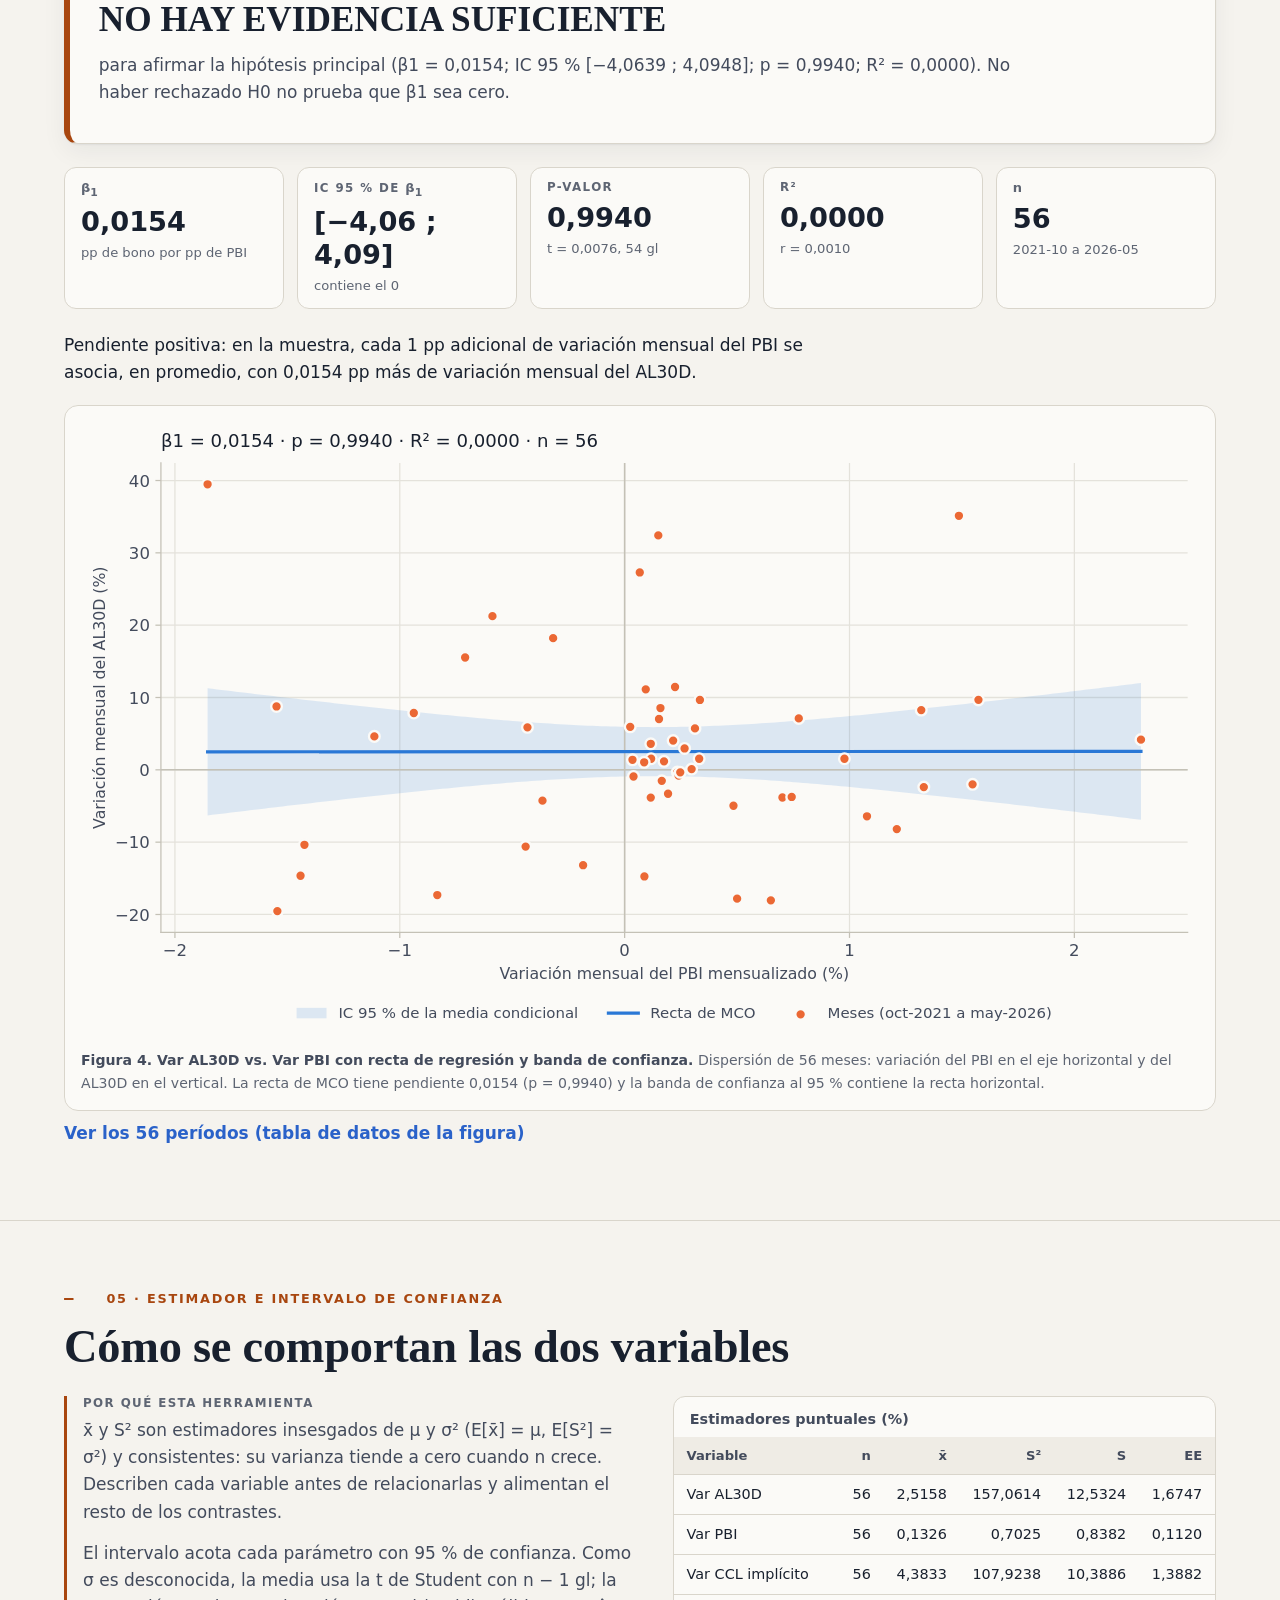
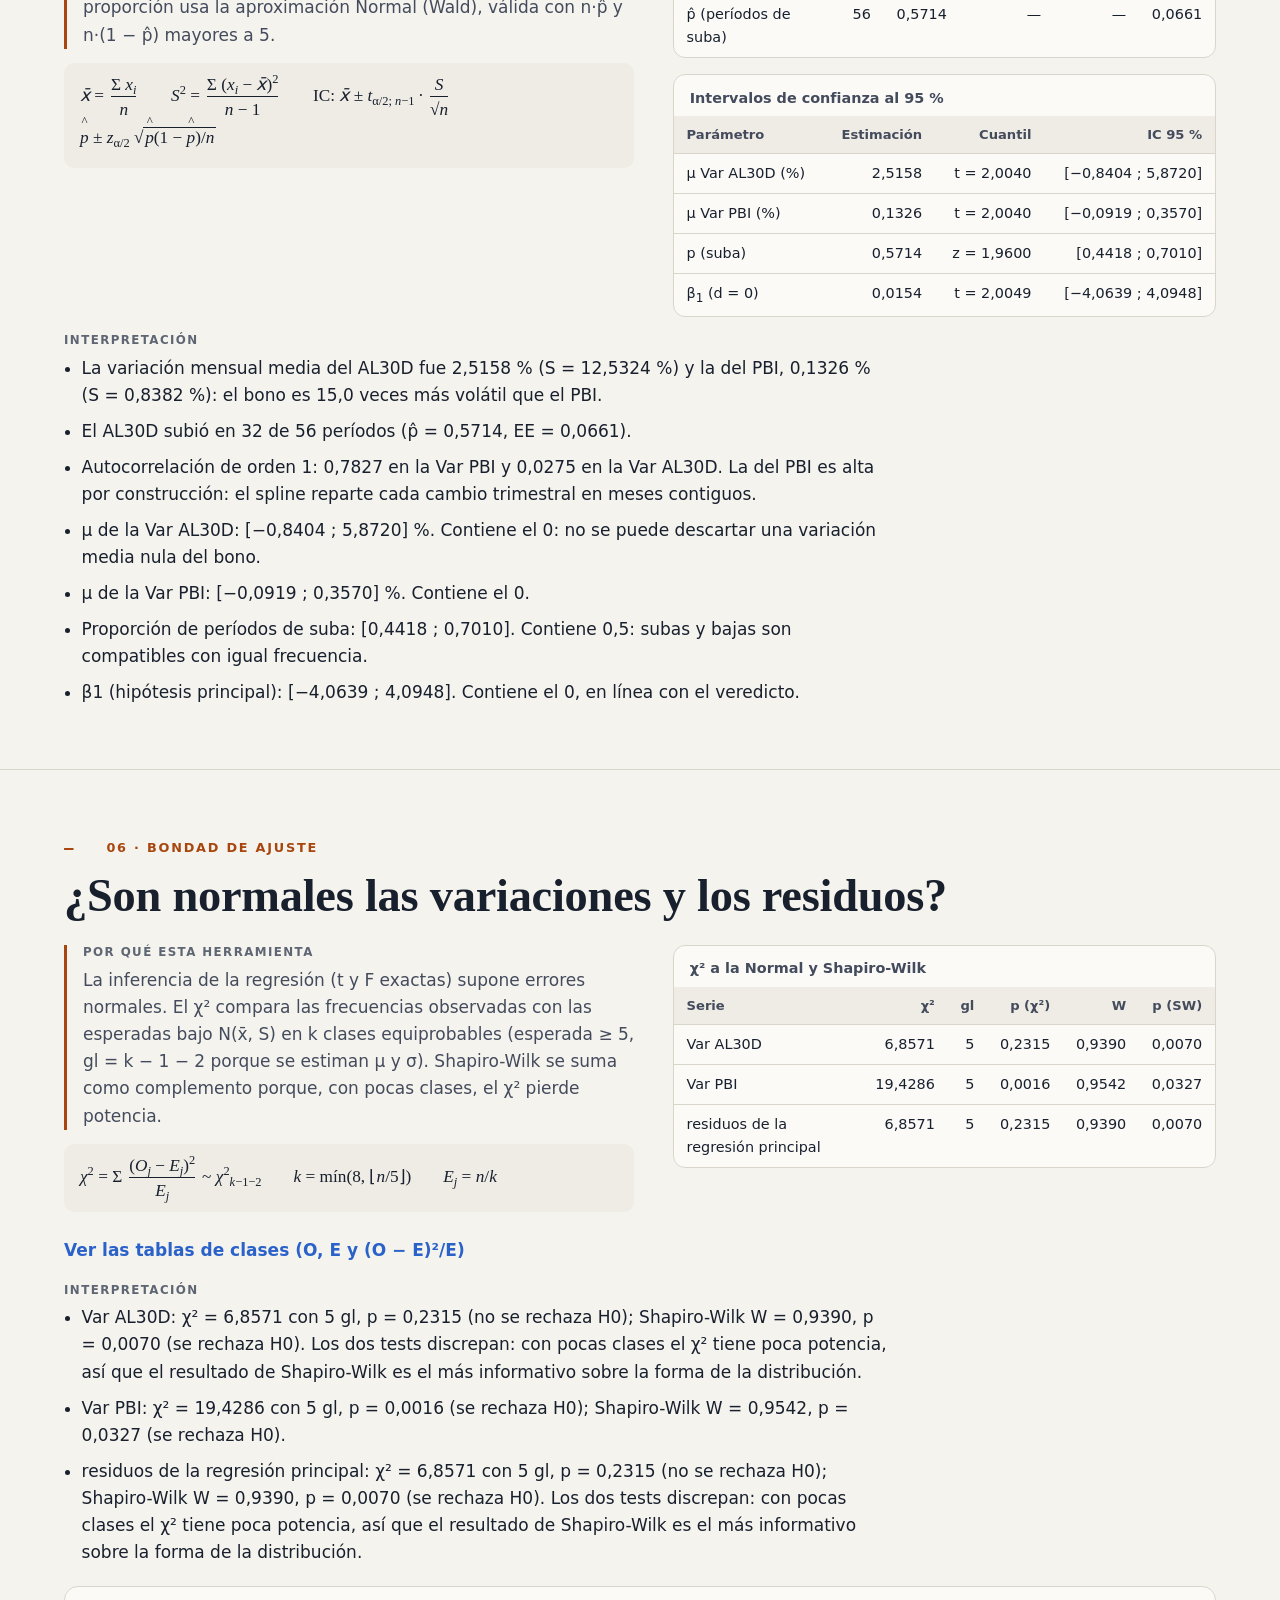
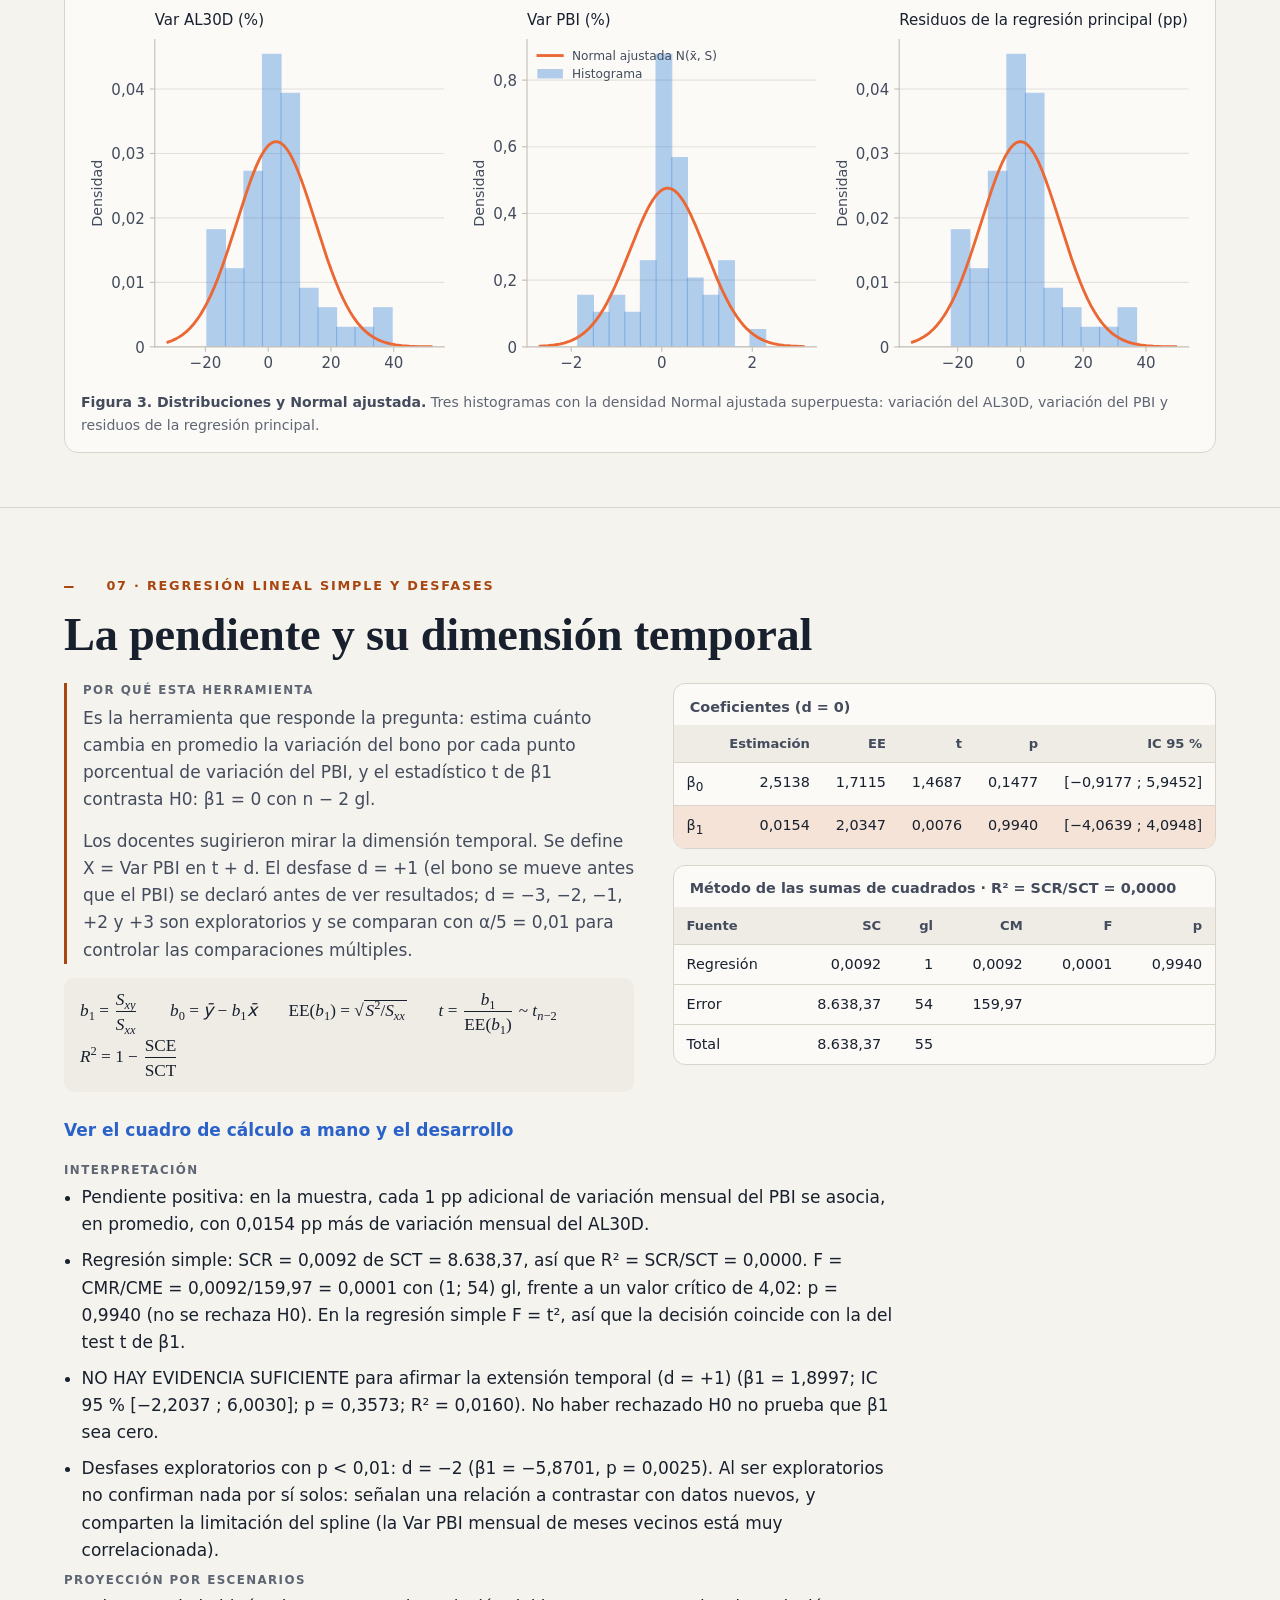
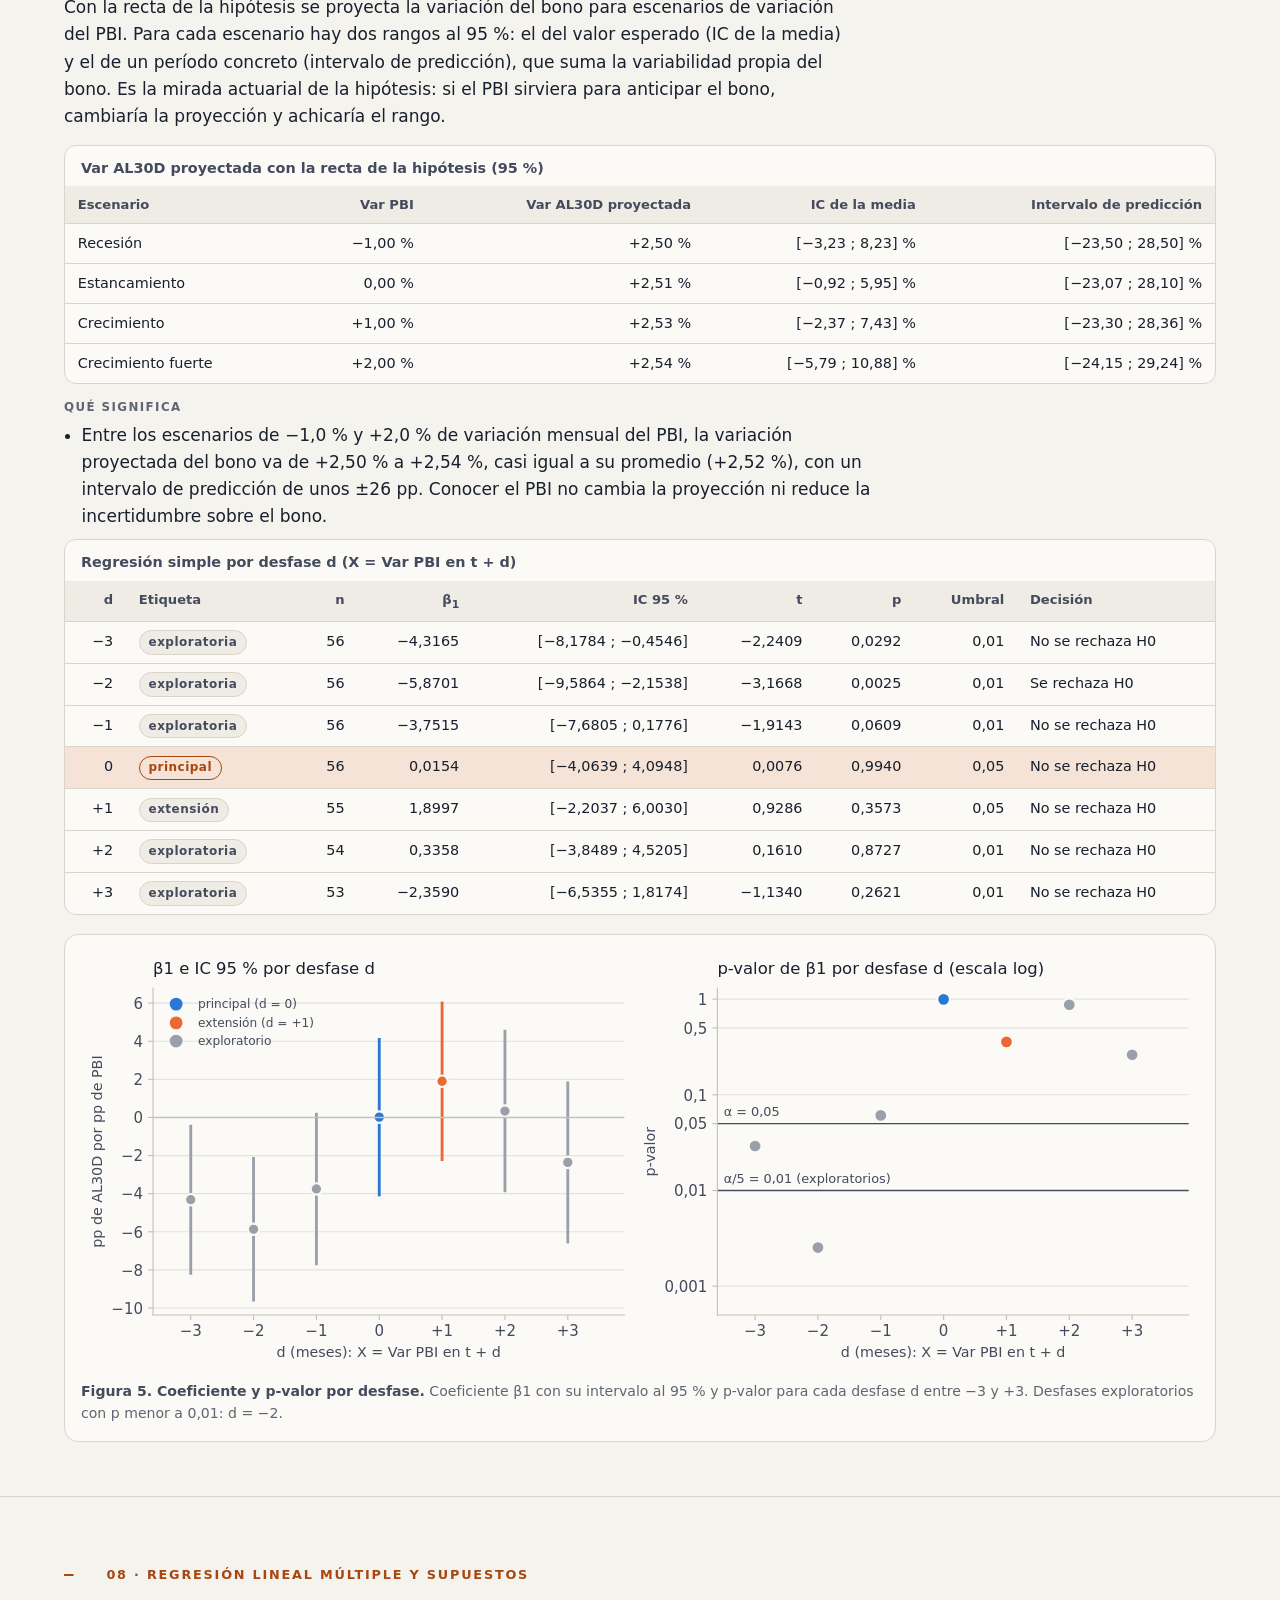
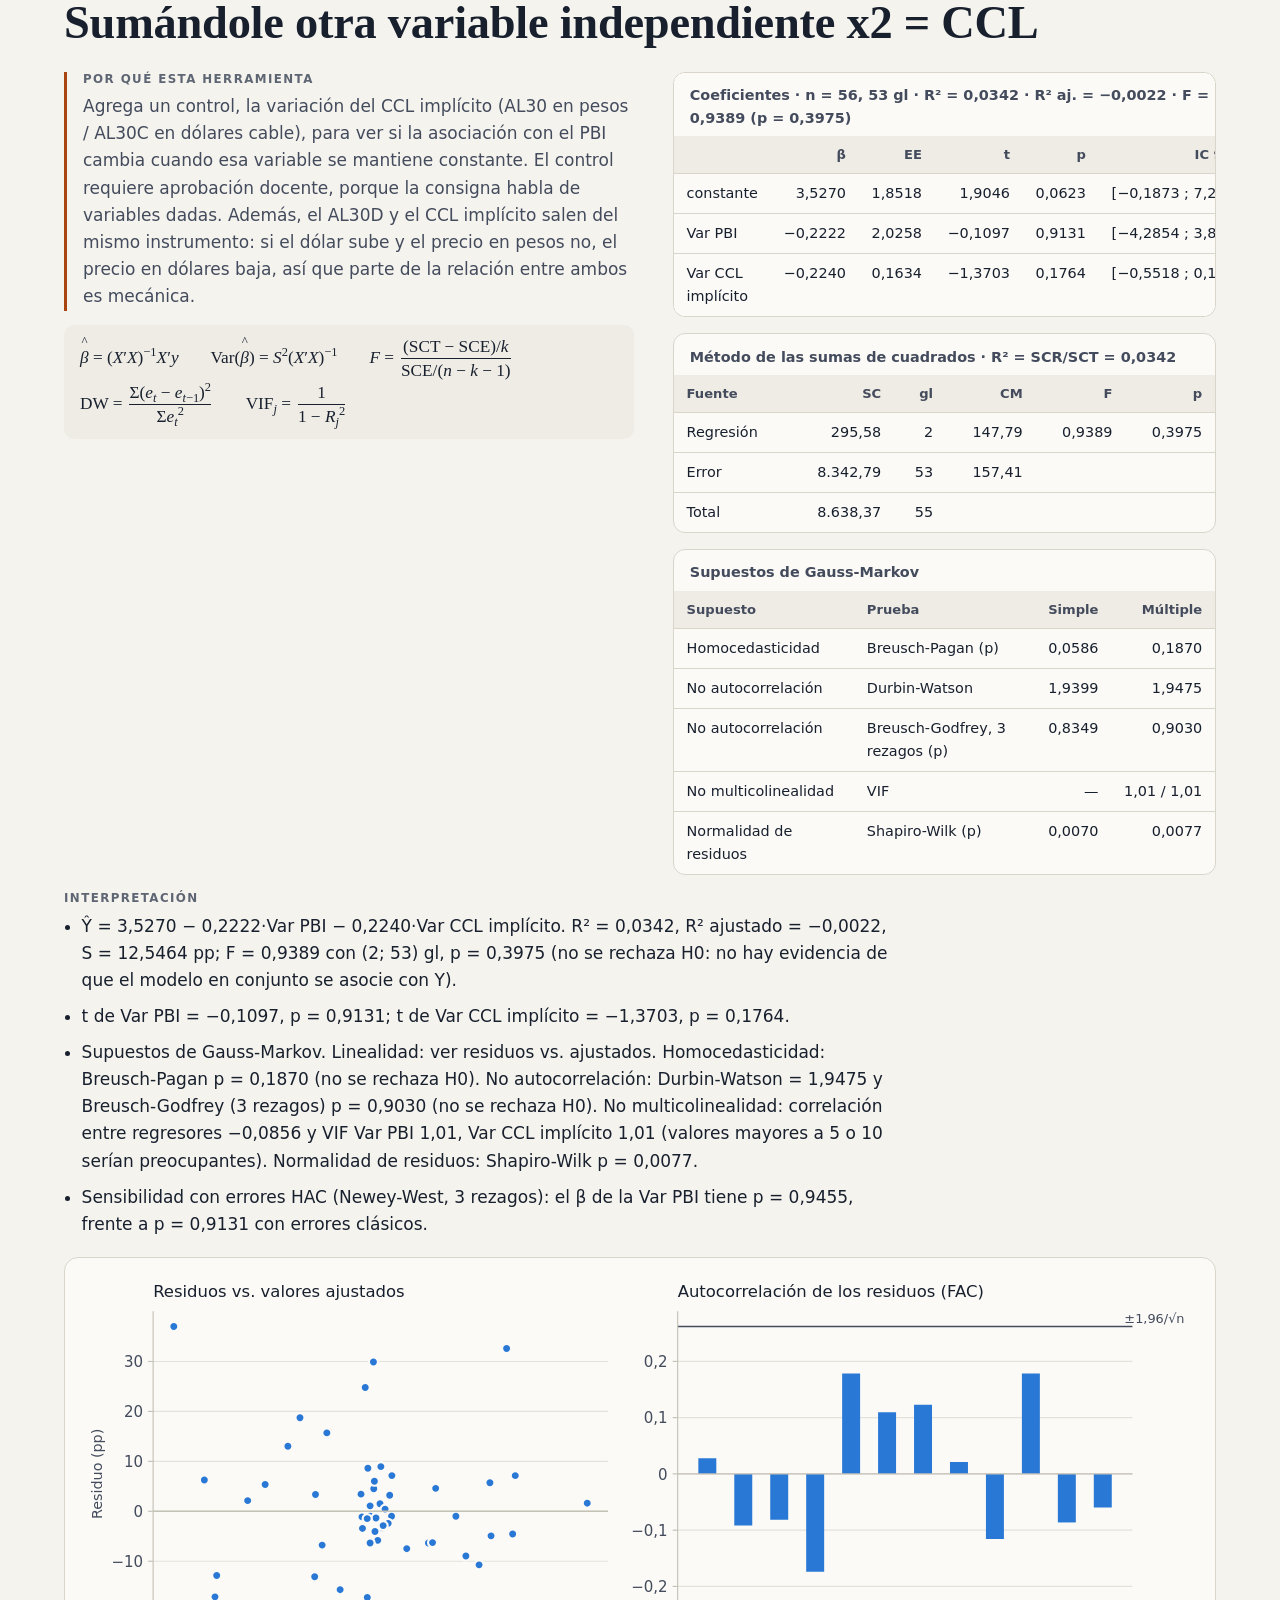
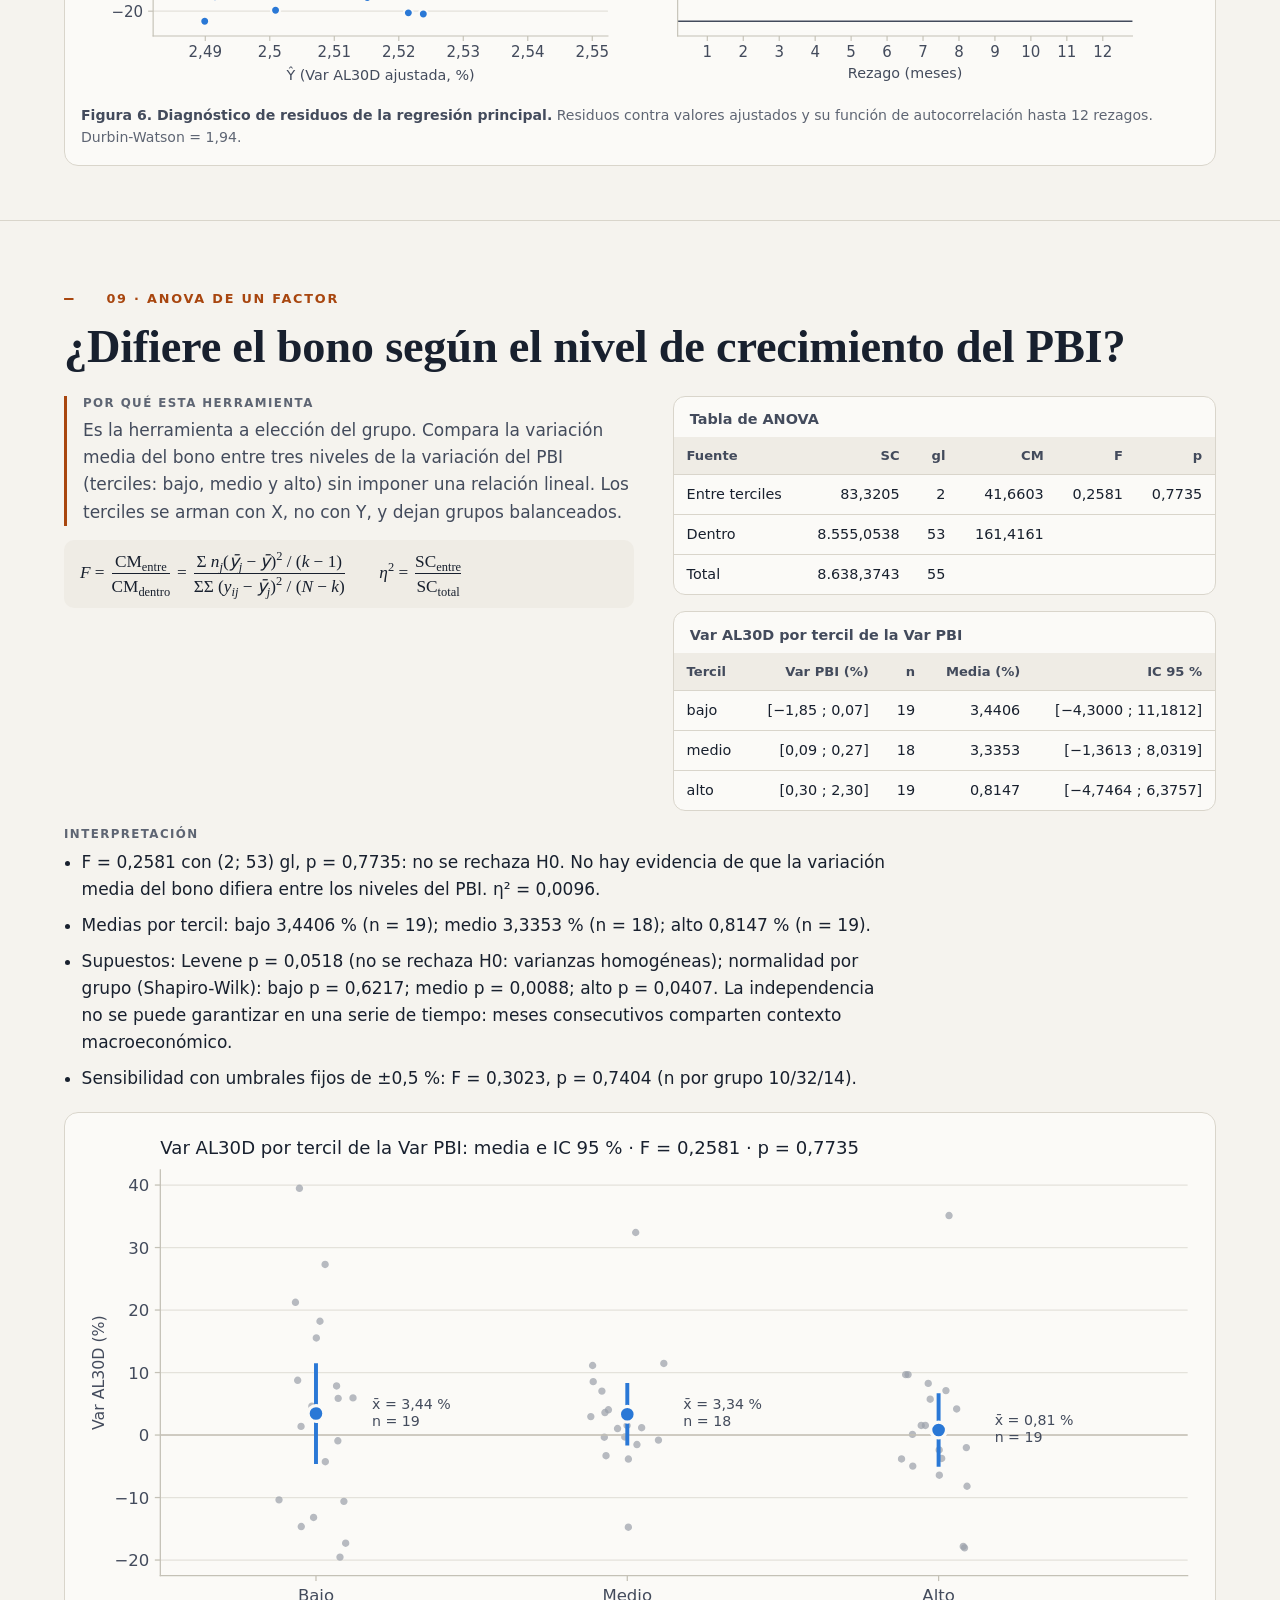
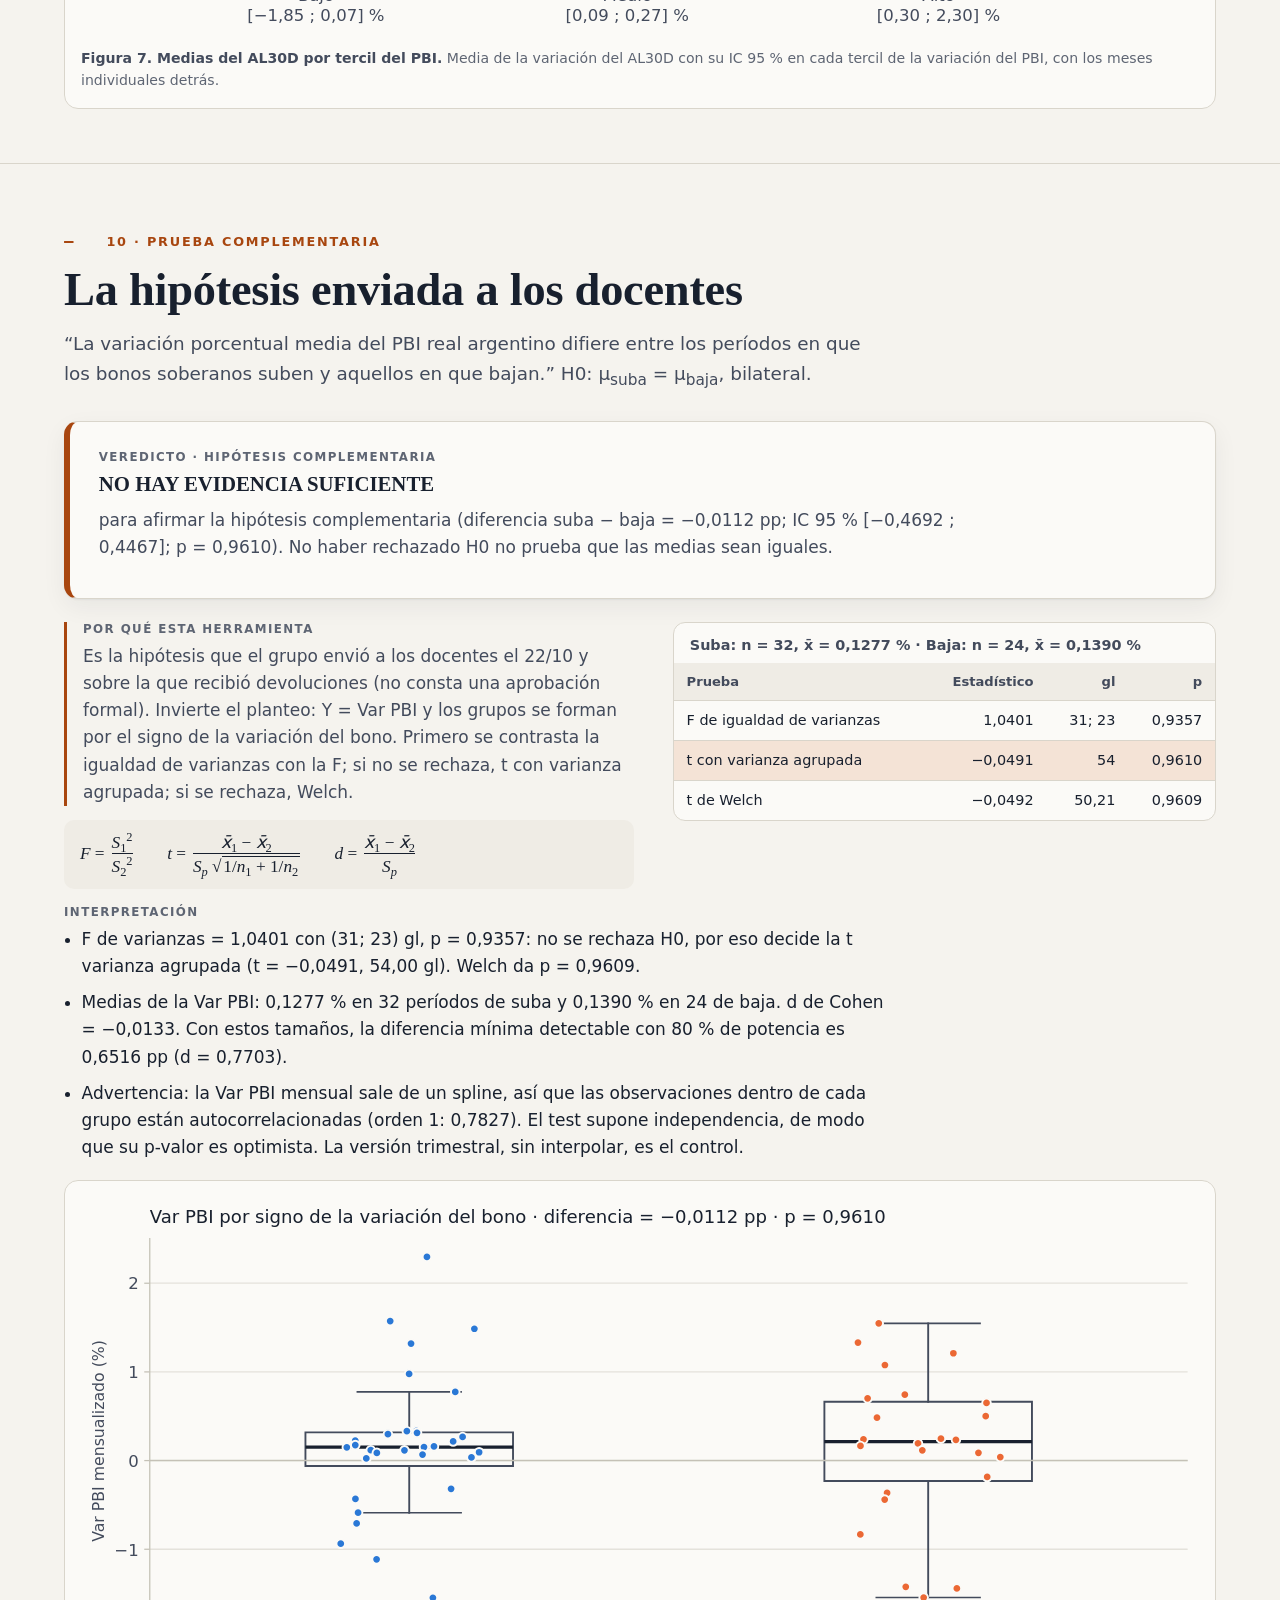
==== commit 9f39b436: "Web: motion de figuras al hacer scroll (puntos, trazado de series, intervalos) y portada animada - C" ====
--- a/docs/index.html
+++ b/docs/index.html
@@ -242,6 +242,10 @@
 .portada__meta { color: var(--noche-tenue); margin: 0; }
 .portada__grupo { margin-top: 2.4rem; padding-top: 1.4rem; border-top: 1px solid rgba(243, 239, 230, .2); display: grid; gap: .35rem; }
 .portada__grupo ul { list-style: none; padding: 0; margin: 0; display: flex; flex-wrap: wrap; gap: .3rem 1.4rem; color: var(--noche-tinta); }
+/* Integrante con perfil: el nombre lleva a su LinkedIn (config.yaml → proyecto.linkedin) */
+.integrante { display: inline-flex; align-items: center; gap: .4rem; color: inherit; text-decoration: none; border-bottom: 1px solid rgba(243, 239, 230, .3); }
+.integrante:hover { border-color: #f2a56f; }
+.integrante .icono { width: 14px; height: 14px; flex: none; fill: currentColor; opacity: .75; }
 .portada__pista { margin-top: 2.6rem; font-size: .9rem; color: var(--noche-tenue); }
 .portada kbd { font: inherit; border: 1px solid rgba(243, 239, 230, .35); border-radius: 4px; padding: 0 .35rem; }
 .portada__rejilla { display: grid; grid-template-columns: minmax(0, 1.15fr) minmax(0, .85fr); gap: clamp(2rem, 4vw, 4rem); align-items: end; }
@@ -249,9 +253,11 @@
 /* Recorrido real de las dos series: el motivo visual sale de los datos del trabajo */
 .trazo { margin: 0; padding: 1rem 1.1rem .9rem; border: 1px solid rgba(243, 239, 230, .16); border-radius: 14px; background: rgba(243, 239, 230, .04); }
 .trazo svg { display: block; width: 100%; height: auto; overflow: visible; }
-.trazo__linea { fill: none; stroke-width: 2.4; stroke-linejoin: round; stroke-linecap: round; }
-.trazo__linea--bono { stroke: #5b9cf0; }
-.trazo__linea--pbi { stroke: #f08a55; }
+.trazo__grupo--bono { color: #5b9cf0; }
+.trazo__grupo--pbi { color: #f08a55; }
+.trazo__linea { fill: none; stroke: currentColor; stroke-width: 2.4; stroke-linejoin: round; stroke-linecap: round; }
+.trazo__punta { fill: currentColor; stroke: var(--noche); stroke-width: 2; }
+.trazo__onda { --onda: 2.4; fill: none; stroke: currentColor; stroke-width: 1.5; opacity: 0; }
 .trazo figcaption { display: flex; flex-wrap: wrap; gap: .3rem 1.2rem; margin-top: .75rem; font-size: .84rem; color: var(--noche-tinta); }
 .trazo__serie { display: inline-flex; align-items: center; gap: .45rem; font-variant-numeric: tabular-nums; }
 .trazo__serie i { width: 16px; height: 3px; border-radius: 2px; background: #5b9cf0; }
@@ -342,10 +348,23 @@
 
 /* Figuras */
 .figura { margin: 1.2rem 0 0; background: var(--superficie); border: 1px solid var(--linea); border-radius: 14px; padding: 1rem; }
-.figura__lienzo { overflow-x: auto; }
+.figura__lienzo { overflow-x: auto; position: relative; }
 .figura__lienzo svg { display: block; width: 100%; height: auto; }
 .figura figcaption { font-size: .88rem; color: var(--tenue); margin-top: .6rem; }
 .figura figcaption strong { color: var(--tinta-2); }
+/* Piezas que solo existen mientras la figura se arma: el estado base (sin JS, quieta, impresa) las oculta. */
+.m--deco, .lectura { opacity: 0; pointer-events: none; }
+.m--cursor { stroke: var(--fig-tinta2); stroke-width: 1.2; }
+.m--anillo { fill: none; stroke-width: 1.6; }
+/* Lectura de la figura 1: va sobre el borde superior de la figura, así nunca tapa datos. */
+.lectura {
+  position: absolute; top: 0; left: 1rem; transform: translateY(-50%); z-index: 2; padding: .2rem .6rem; border-radius: 999px; white-space: nowrap;
+  font: 600 .78rem/1.3 var(--sans); font-variant-numeric: tabular-nums; color: var(--tinta);
+  background: var(--superficie); border: 1px solid var(--linea); box-shadow: var(--sombra);
+}
+.figura { position: relative; }
+.figura__repetir { display: none; }
+.pal { display: inline-block; }
 
 .lista-pasos { counter-reset: paso; list-style: none; padding: 0; margin: 0 0 1.4rem; display: grid; grid-template-columns: repeat(4, minmax(0, 1fr)); gap: .7rem; }
 .lista-pasos li { counter-increment: paso; background: var(--superficie); border: 1px solid var(--linea); border-radius: 12px; padding: .8rem .9rem; font-size: .92rem; }
@@ -366,8 +385,8 @@
   .js .revela.visible { opacity: 1; transform: none; }
 
   /* Encabezado de cada sección: el título entra la primera vez; la línea del número se extiende en la sección activa */
-  .js .diapo h1, .js .diapo h2 { opacity: 0; transform: translateY(18px); transition: opacity .6s ease .05s, transform .75s cubic-bezier(.2, .8, .2, 1) .05s; }
-  .js .diapo.vista h1, .js .diapo.vista h2 { opacity: 1; transform: none; }
+  .js .diapo h2 { opacity: 0; transform: translateY(18px); transition: opacity .6s ease .05s, transform .75s cubic-bezier(.2, .8, .2, 1) .05s; }
+  .js .diapo.vista h2 { opacity: 1; transform: none; }
   .js .diapo__num::before { transform: scaleX(.3); transition: transform .6s cubic-bezier(.2, .8, .2, 1); }
   .js .diapo.activa .diapo__num::before { transform: scaleX(1); }
 
@@ -375,7 +394,7 @@
   .js .trazo__linea { stroke-dasharray: 1; stroke-dashoffset: 1; }
   .js .portada.vista .trazo__linea { animation: trazar 1.8s cubic-bezier(.45, 0, .2, 1) .35s forwards; }
   .js .portada.vista .trazo__linea--pbi { animation-delay: .7s; }
-  .js .trazo figcaption { opacity: 0; transition: opacity .6s ease 1.6s; }
+  .js .trazo figcaption { opacity: 0; transition: opacity .5s ease .25s; }
   .js .portada.vista .trazo figcaption { opacity: 1; }
   @keyframes trazar { to { stroke-dashoffset: 0; } }
 
@@ -396,6 +415,79 @@
   .indice:popover-open { opacity: 1; transform: translateX(-50%); }
   .indice.abierta { opacity: 1; transform: translateX(-50%); }
   @starting-style { .indice:popover-open { opacity: 0; transform: translate(-50%, -8px); } }
+}
+
+/* Motion de figuras y de la portada (solo en pantalla: al imprimir no aplica). Cada figura se arma una vez, con sus
+   datos, al quedar a la vista; dura 2,4 s como mucho y nada se repite solo. graficos._Motion marca cada elemento
+   (class="m m--<tipo> f<fase>", style="--i:<orden>") y la figura trae los tiempos de cada fase (--f<n>-t0, -paso,
+   -dur). navegacion.js agrega .anima para reproducir y, al terminar, .lista: sin animaciones, queda el estilo base,
+   que es el estado final. Solo se animan transform, opacity, stroke-dashoffset (pathLength="1") y offset-distance. */
+@media screen and (prefers-reduced-motion: no-preference) {
+  .m { --ease: cubic-bezier(.2, .8, .2, 1); }
+  .m--barra, .m--ic { --k: m-y; }
+  .m--icx { --k: m-x; }
+  .m--punto { --k: m-pop; --ease: cubic-bezier(.34, 1.56, .64, 1); }
+  .m--cae { --k: m-cae; }
+  .m--aparece { --k: m-op; --ease: ease; }
+  .m--trazo { --k: m-traza; --ease: linear; }
+  .m--caja { --k: m-caja; }
+  .m--anillo { --k: m-onda; --ease: ease-out; }
+  .m--cursor { --k: m-barrido; --ease: linear; }
+  @supports (animation-timing-function: linear(0, 1)) { .m--sinc { --ease: var(--sinc); } }
+  .f1 { --t0: var(--f1-t0); --paso: var(--f1-paso); --dur: var(--f1-dur); }
+  .f2 { --t0: var(--f2-t0); --paso: var(--f2-paso); --dur: var(--f2-dur); }
+  .f3 { --t0: var(--f3-t0); --paso: var(--f3-paso); --dur: var(--f3-dur); }
+  .f4 { --t0: var(--f4-t0); --paso: var(--f4-paso); --dur: var(--f4-dur); }
+  .f5 { --t0: var(--f5-t0); --paso: var(--f5-paso); --dur: var(--f5-dur); }
+  .f6 { --t0: var(--f6-t0); --paso: var(--f6-paso); --dur: var(--f6-dur); }
+  .f7 { --t0: var(--f7-t0); --paso: var(--f7-paso); --dur: var(--f7-dur); }
+  .f8 { --t0: var(--f8-t0); --paso: var(--f8-paso); --dur: var(--f8-dur); }
+  .js .figura:not(.lista) .m { transform-box: fill-box; transform-origin: 50% 50%; }
+  .js .figura:not(.lista) .m--pos { transform-origin: 50% 100%; }
+  .js .figura:not(.lista) .m--neg { transform-origin: 50% 0; }
+  .js .figura:not(.lista) .m--trazo { stroke-dasharray: 1; }
+  .js .figura:not(.anima):not(.lista) .m { opacity: 0; }
+  .js .figura.anima .m {
+    animation: var(--k) var(--dur) var(--ease) calc(var(--t0) + var(--i, 0) * var(--paso)) both;
+  }
+  .js .figura.anima .lectura { animation: m-lectura 2.3s linear both; }
+  @keyframes m-y { from { transform: scaleY(0); } }
+  @keyframes m-x { from { transform: scaleX(0); } }
+  @keyframes m-pop { from { transform: scale(0); opacity: 0; } }
+  @keyframes m-cae { from { transform: translateY(-14px); opacity: 0; } }
+  @keyframes m-op { from { opacity: 0; } }
+  @keyframes m-traza { from { stroke-dashoffset: 1; opacity: 0; } 1% { opacity: 1; } to { stroke-dashoffset: 0; } }
+  @keyframes m-caja { from { transform: scaleY(0); opacity: 0; } 40% { opacity: 1; } }
+  @keyframes m-onda { from { opacity: 0; } 2% { transform: none; opacity: .6; } to { transform: scale(var(--onda, 2.2)); opacity: 0; } }
+  @keyframes m-barrido { 3%, 92% { opacity: .75; } 92%, to { transform: translateX(var(--dx)); } to { opacity: 0; } }
+  @keyframes m-lectura { 6%, 90% { opacity: 1; } }
+
+  /* Botón para repetir la figura (en la exposición): aparece al pasar el mouse o con foco; en táctil, siempre. */
+  .js .figura__repetir {
+    position: absolute; top: .45rem; right: .45rem; z-index: 2; display: inline-flex; align-items: center; gap: .3rem;
+    font: 600 .74rem/1 var(--sans); color: var(--tinta-2); background: var(--superficie); border: 1px solid var(--linea);
+    border-radius: 999px; padding: .3rem .6rem .3rem .45rem; min-height: 28px; cursor: pointer;
+    opacity: 0; pointer-events: none; transition: opacity .2s ease, border-color .2s ease;
+  }
+  .js .figura__repetir .icono { width: 14px; height: 14px; fill: none; stroke: currentColor; stroke-width: 2.2; stroke-linecap: round; stroke-linejoin: round; }
+  .js .figura__repetir:hover { border-color: var(--acento); color: var(--tinta); }
+  .js .figura:hover .figura__repetir, .js .figura__repetir:focus-visible { opacity: 1; pointer-events: auto; }
+  @media (hover: none) { .js .figura__repetir { opacity: 1; pointer-events: auto; } }
+
+  /* Portada: el título entra palabra por palabra; un punto recorre cada línea mientras se dibuja (mismo camino,
+     misma duración y curva) y al llegar abre una onda. Sin offset-path, el punto no se muestra. */
+  .js .pal { opacity: 0; transform: translateY(.5em); transition: opacity .5s ease, transform .7s cubic-bezier(.2, .8, .2, 1); transition-delay: calc(.05s + var(--i) * 45ms); }
+  .js .portada.vista .pal { opacity: 1; transform: none; }
+  .js .trazo__onda { transform-box: fill-box; transform-origin: center; }
+  .js .portada.vista .trazo__onda { animation: m-onda .7s ease-out 2.15s both; }
+  .js .portada.vista .trazo__grupo--pbi .trazo__onda { animation-delay: 2.5s; }
+  @supports (offset-path: path("M0 0")) {
+    .js:not(.modo-impresion) .trazo__punta { transform: none; offset-path: var(--ruta); offset-rotate: 0deg; }
+    .js:not(.modo-impresion) .portada.vista .trazo__punta { animation: m-punta 1.8s cubic-bezier(.45, 0, .2, 1) .35s both; }
+    .js:not(.modo-impresion) .portada.vista .trazo__grupo--pbi .trazo__punta { animation-delay: .7s; }
+  }
+  @supports not (offset-path: path("M0 0")) { .js .trazo__punta { display: none; } }
+  @keyframes m-punta { from { offset-distance: 0%; } to { offset-distance: 100%; } }
 }
 
 @media (max-width: 1100px) {
@@ -450,7 +542,7 @@
 html.modo-impresion .figura__lienzo svg { max-height: 80mm; width: auto; max-width: 100%; margin: 0 auto; }
 html.modo-impresion .par-figuras { display: grid; grid-template-columns: 1fr 1fr; gap: 4mm; }
 html.modo-impresion .par-figuras .figura__lienzo svg { max-height: 70mm; }
-html.modo-impresion .revela, html.modo-impresion .diapo h1, html.modo-impresion .diapo h2,
+html.modo-impresion .revela, html.modo-impresion .diapo h1, html.modo-impresion .diapo h2, html.modo-impresion .pal,
 html.modo-impresion .trazo figcaption { opacity: 1 !important; transform: none !important; }
 html.modo-impresion .trazo__linea { stroke-dashoffset: 0 !important; animation: none !important; }
 html.modo-impresion .diapo__num::before { transform: none !important; }
@@ -530,24 +622,29 @@
   <div class="diapo__contenido portada__rejilla">
     <div class="portada__texto">
       <p class="diapo__num">Trabajo práctico · FCE UBA</p>
-      <h1 id="t-portada">Variación del PBI real argentino y variación del bono AL30D</h1>
+      <h1 id="t-portada"><span class="pal" style="--i:0">Variación</span> <span class="pal" style="--i:1">del</span> <span class="pal" style="--i:2">PBI</span> <span class="pal" style="--i:3">real</span> <span class="pal" style="--i:4">argentino</span> <span class="pal" style="--i:5">y</span> <span class="pal" style="--i:6">variación</span> <span class="pal" style="--i:7">del</span> <span class="pal" style="--i:8">bono</span> <span class="pal" style="--i:9">AL30D</span></h1>
       <p class="portada__materia">Análisis Estadístico 2 · Cátedra Tito Lasanta · 2C 2026</p>
       <p class="portada__meta">Entrega: 12/11/2026</p>
       <div class="portada__grupo">
         <span class="etiqueta" style="color: var(--noche-tenue)">Grupo 1</span>
-        <ul><li>Maria Acevedo</li><li>Matías Rodrigo Bellido</li><li>Melina Escalante</li><li>Luka Orpianesi</li><li>Manuel Rodriguez</li></ul>
+        <ul><li><a class="integrante" href="https://www.linkedin.com/in/acebedomaria/" target="_blank" rel="noopener" aria-label="Maria Acevedo en LinkedIn (se abre en otra pestaña)">Maria Acevedo<svg class="icono" viewBox="0 0 24 24" aria-hidden="true" focusable="false"><path d="M20.45 20.45h-3.56v-5.57c0-1.33-.02-3.04-1.85-3.04-1.85 0-2.14 1.45-2.14 2.94v5.67H9.35V9h3.41v1.56h.05c.48-.9 1.64-1.85 3.37-1.85 3.6 0 4.27 2.37 4.27 5.46v6.28zM5.34 7.43a2.06 2.06 0 1 1 0-4.13 2.06 2.06 0 0 1 0 4.13zM7.12 20.45H3.56V9h3.56v11.45zM22.22 0H1.77C.79 0 0 .77 0 1.73v20.54C0 23.23.79 24 1.77 24h20.45c.98 0 1.78-.77 1.78-1.73V1.73C24 .77 23.2 0 22.22 0z"/></svg></a></li><li><a class="integrante" href="https://www.linkedin.com/in/matiasbellido/" target="_blank" rel="noopener" aria-label="Matías Rodrigo Bellido en LinkedIn (se abre en otra pestaña)">Matías Rodrigo Bellido<svg class="icono" viewBox="0 0 24 24" aria-hidden="true" focusable="false"><path d="M20.45 20.45h-3.56v-5.57c0-1.33-.02-3.04-1.85-3.04-1.85 0-2.14 1.45-2.14 2.94v5.67H9.35V9h3.41v1.56h.05c.48-.9 1.64-1.85 3.37-1.85 3.6 0 4.27 2.37 4.27 5.46v6.28zM5.34 7.43a2.06 2.06 0 1 1 0-4.13 2.06 2.06 0 0 1 0 4.13zM7.12 20.45H3.56V9h3.56v11.45zM22.22 0H1.77C.79 0 0 .77 0 1.73v20.54C0 23.23.79 24 1.77 24h20.45c.98 0 1.78-.77 1.78-1.73V1.73C24 .77 23.2 0 22.22 0z"/></svg></a></li><li><a class="integrante" href="https://www.linkedin.com/in/melina-antonella-escalante-4870a1288/" target="_blank" rel="noopener" aria-label="Melina Escalante en LinkedIn (se abre en otra pestaña)">Melina Escalante<svg class="icono" viewBox="0 0 24 24" aria-hidden="true" focusable="false"><path d="M20.45 20.45h-3.56v-5.57c0-1.33-.02-3.04-1.85-3.04-1.85 0-2.14 1.45-2.14 2.94v5.67H9.35V9h3.41v1.56h.05c.48-.9 1.64-1.85 3.37-1.85 3.6 0 4.27 2.37 4.27 5.46v6.28zM5.34 7.43a2.06 2.06 0 1 1 0-4.13 2.06 2.06 0 0 1 0 4.13zM7.12 20.45H3.56V9h3.56v11.45zM22.22 0H1.77C.79 0 0 .77 0 1.73v20.54C0 23.23.79 24 1.77 24h20.45c.98 0 1.78-.77 1.78-1.73V1.73C24 .77 23.2 0 22.22 0z"/></svg></a></li><li><a class="integrante" href="https://www.linkedin.com/in/luka-santino-orpianesi-45673a24a/" target="_blank" rel="noopener" aria-label="Luka Orpianesi en LinkedIn (se abre en otra pestaña)">Luka Orpianesi<svg class="icono" viewBox="0 0 24 24" aria-hidden="true" focusable="false"><path d="M20.45 20.45h-3.56v-5.57c0-1.33-.02-3.04-1.85-3.04-1.85 0-2.14 1.45-2.14 2.94v5.67H9.35V9h3.41v1.56h.05c.48-.9 1.64-1.85 3.37-1.85 3.6 0 4.27 2.37 4.27 5.46v6.28zM5.34 7.43a2.06 2.06 0 1 1 0-4.13 2.06 2.06 0 0 1 0 4.13zM7.12 20.45H3.56V9h3.56v11.45zM22.22 0H1.77C.79 0 0 .77 0 1.73v20.54C0 23.23.79 24 1.77 24h20.45c.98 0 1.78-.77 1.78-1.73V1.73C24 .77 23.2 0 22.22 0z"/></svg></a></li><li>Manuel Rodriguez</li></ul>
       </div>
       <p class="portada__pista no-imprimir">Avanzá con <kbd>→</kbd> o <kbd>Av Pág</kbd>; retrocedé con <kbd>←</kbd> o <kbd>Re Pág</kbd>. El índice está arriba, en la sección actual.</p>
     </div>
     <div class="portada__lateral">
       <figure class="trazo" role="img" aria-label="Recorrido mensual del AL30D y del PBI entre 2021-10 y 2026-05, en índices con base 100. El AL30D termina en 270,7 y el PBI en 107,5.">
-        <svg viewBox="0 0 600 220" aria-hidden="true" focusable="false">
-          <path class="trazo__linea trazo__linea--pbi" d="M8.0,166.4 L18.4,151.6 L28.9,140.9 L39.3,136.1 L49.7,132.0 L60.1,121.6 L70.6,100.5 L81.0,74.1 L91.4,50.3 L101.9,35.8 L112.3,32.4 L122.7,40.6 L133.1,59.3 L143.6,80.1 L154.0,93.0 L164.4,92.3 L174.9,89.0 L185.3,98.6 L195.7,129.7 L206.1,162.9 L216.6,172.1 L227.0,140.7 L237.4,91.6 L247.9,57.2 L258.3,61.3 L268.7,93.2 L279.1,133.8 L289.6,167.0 L300.0,190.6 L310.4,205.4 L320.9,212.0 L331.3,208.7 L341.7,193.3 L352.1,165.5 L362.6,132.8 L373.0,104.5 L383.4,87.6 L393.9,80.3 L404.3,78.2 L414.7,77.7 L425.1,76.8 L435.6,74.3 L446.0,69.1 L456.4,62.2 L466.9,54.8 L477.3,48.2 L487.7,42.8 L498.1,39.1 L508.6,37.2 L519.0,35.7 L529.4,33.0 L539.9,28.2 L550.3,22.2 L560.7,16.6 L571.1,12.6 L581.6,10.0 L592.0,8.0" pathLength="1"/>
-          <path class="trazo__linea trazo__linea--bono" d="M8.0,165.1 L18.4,168.6 L28.9,184.4 L39.3,176.1 L49.7,178.7 L60.1,182.6 L70.6,181.5 L81.0,187.7 L91.4,192.1 L101.9,203.9 L112.3,200.1 L122.7,202.6 L133.1,212.0 L143.6,208.5 L154.0,198.1 L164.4,197.3 L174.9,177.9 L185.3,186.3 L195.7,193.7 L206.1,206.0 L216.6,203.1 L227.0,184.1 L237.4,181.0 L247.9,173.6 L258.3,184.7 L268.7,195.3 L279.1,170.8 L289.6,163.3 L300.0,158.9 L310.4,143.7 L320.9,123.0 L331.3,111.6 L341.7,117.0 L352.1,120.4 L362.6,123.1 L373.0,112.1 L383.4,101.8 L393.9,86.7 L404.3,67.8 L414.7,56.5 L425.1,58.4 L435.6,66.0 L446.0,66.6 L456.4,55.7 L466.9,52.6 L477.3,52.4 L487.7,54.0 L498.1,57.1 L508.6,86.6 L519.0,40.1 L529.4,36.8 L539.9,27.9 L550.3,21.1 L560.7,21.9 L571.1,19.1 L581.6,10.6 L592.0,8.0" pathLength="1"/>
-        </svg>
+        <svg viewBox="0 0 600 220" aria-hidden="true" focusable="false">          <g class="trazo__grupo trazo__grupo--pbi">
+            <path class="trazo__linea trazo__linea--pbi" d="M8.0,166.4 L18.4,151.6 L28.9,140.9 L39.3,136.1 L49.7,132.0 L60.1,121.6 L70.6,100.5 L81.0,74.1 L91.4,50.3 L101.9,35.8 L112.3,32.4 L122.7,40.6 L133.1,59.3 L143.6,80.1 L154.0,93.0 L164.4,92.3 L174.9,89.0 L185.3,98.6 L195.7,129.7 L206.1,162.9 L216.6,172.1 L227.0,140.7 L237.4,91.6 L247.9,57.2 L258.3,61.3 L268.7,93.2 L279.1,133.8 L289.6,167.0 L300.0,190.6 L310.4,205.4 L320.9,212.0 L331.3,208.7 L341.7,193.3 L352.1,165.5 L362.6,132.8 L373.0,104.5 L383.4,87.6 L393.9,80.3 L404.3,78.2 L414.7,77.7 L425.1,76.8 L435.6,74.3 L446.0,69.1 L456.4,62.2 L466.9,54.8 L477.3,48.2 L487.7,42.8 L498.1,39.1 L508.6,37.2 L519.0,35.7 L529.4,33.0 L539.9,28.2 L550.3,22.2 L560.7,16.6 L571.1,12.6 L581.6,10.0 L592.0,8.0" pathLength="1"/>
+            <g transform="translate(592.0 8.0)"><circle class="trazo__onda" r="4.5"/></g>
+            <circle class="trazo__punta" r="4.5" transform="translate(592.0 8.0)" style="--ruta: path('M8.0,166.4 L18.4,151.6 L28.9,140.9 L39.3,136.1 L49.7,132.0 L60.1,121.6 L70.6,100.5 L81.0,74.1 L91.4,50.3 L101.9,35.8 L112.3,32.4 L122.7,40.6 L133.1,59.3 L143.6,80.1 L154.0,93.0 L164.4,92.3 L174.9,89.0 L185.3,98.6 L195.7,129.7 L206.1,162.9 L216.6,172.1 L227.0,140.7 L237.4,91.6 L247.9,57.2 L258.3,61.3 L268.7,93.2 L279.1,133.8 L289.6,167.0 L300.0,190.6 L310.4,205.4 L320.9,212.0 L331.3,208.7 L341.7,193.3 L352.1,165.5 L362.6,132.8 L373.0,104.5 L383.4,87.6 L393.9,80.3 L404.3,78.2 L414.7,77.7 L425.1,76.8 L435.6,74.3 L446.0,69.1 L456.4,62.2 L466.9,54.8 L477.3,48.2 L487.7,42.8 L498.1,39.1 L508.6,37.2 L519.0,35.7 L529.4,33.0 L539.9,28.2 L550.3,22.2 L560.7,16.6 L571.1,12.6 L581.6,10.0 L592.0,8.0')"/>
+          </g>          <g class="trazo__grupo trazo__grupo--bono">
+            <path class="trazo__linea trazo__linea--bono" d="M8.0,165.1 L18.4,168.6 L28.9,184.4 L39.3,176.1 L49.7,178.7 L60.1,182.6 L70.6,181.5 L81.0,187.7 L91.4,192.1 L101.9,203.9 L112.3,200.1 L122.7,202.6 L133.1,212.0 L143.6,208.5 L154.0,198.1 L164.4,197.3 L174.9,177.9 L185.3,186.3 L195.7,193.7 L206.1,206.0 L216.6,203.1 L227.0,184.1 L237.4,181.0 L247.9,173.6 L258.3,184.7 L268.7,195.3 L279.1,170.8 L289.6,163.3 L300.0,158.9 L310.4,143.7 L320.9,123.0 L331.3,111.6 L341.7,117.0 L352.1,120.4 L362.6,123.1 L373.0,112.1 L383.4,101.8 L393.9,86.7 L404.3,67.8 L414.7,56.5 L425.1,58.4 L435.6,66.0 L446.0,66.6 L456.4,55.7 L466.9,52.6 L477.3,52.4 L487.7,54.0 L498.1,57.1 L508.6,86.6 L519.0,40.1 L529.4,36.8 L539.9,27.9 L550.3,21.1 L560.7,21.9 L571.1,19.1 L581.6,10.6 L592.0,8.0" pathLength="1"/>
+            <g transform="translate(592.0 8.0)"><circle class="trazo__onda" r="4.5"/></g>
+            <circle class="trazo__punta" r="4.5" transform="translate(592.0 8.0)" style="--ruta: path('M8.0,165.1 L18.4,168.6 L28.9,184.4 L39.3,176.1 L49.7,178.7 L60.1,182.6 L70.6,181.5 L81.0,187.7 L91.4,192.1 L101.9,203.9 L112.3,200.1 L122.7,202.6 L133.1,212.0 L143.6,208.5 L154.0,198.1 L164.4,197.3 L174.9,177.9 L185.3,186.3 L195.7,193.7 L206.1,206.0 L216.6,203.1 L227.0,184.1 L237.4,181.0 L247.9,173.6 L258.3,184.7 L268.7,195.3 L279.1,170.8 L289.6,163.3 L300.0,158.9 L310.4,143.7 L320.9,123.0 L331.3,111.6 L341.7,117.0 L352.1,120.4 L362.6,123.1 L373.0,112.1 L383.4,101.8 L393.9,86.7 L404.3,67.8 L414.7,56.5 L425.1,58.4 L435.6,66.0 L446.0,66.6 L456.4,55.7 L466.9,52.6 L477.3,52.4 L487.7,54.0 L498.1,57.1 L508.6,86.6 L519.0,40.1 L529.4,36.8 L539.9,27.9 L550.3,21.1 L560.7,21.9 L571.1,19.1 L581.6,10.6 L592.0,8.0')"/>
+          </g>        </svg>
         <figcaption>
-          <span class="trazo__serie trazo__serie--bono"><i></i>AL30D: 100 → 270,7</span>
-          <span class="trazo__serie trazo__serie--pbi"><i></i>PBI: 100 → 107,5</span>
+          <span class="trazo__serie trazo__serie--bono"><i></i>AL30D: 100 → <span data-cuenta="270.7026415833272" data-demora="350">270,7</span></span>
+          <span class="trazo__serie trazo__serie--pbi"><i></i>PBI: 100 → <span data-cuenta="107.49248248583538" data-demora="700">107,5</span></span>
           <span class="trazo__nota">Índices base 100, 2021-10 a 2026-05. Cada línea en su propia escala: lo que se compara es la forma.</span>
         </figcaption>
       </figure>
@@ -620,8 +717,7 @@
       </div>
     </div>
     <div class="par-figuras">
-    <figure class="figura revela" id="fig-series">
-  <div class="figura__lienzo"><svg role="img" aria-labelledby="cap-series" focusable="false" xmlns:xlink="http://www.w3.org/1999/xlink"  viewBox="0 0 710.119922 409.158203" xmlns="http://www.w3.org/2000/svg" version="1.1">
+    <figure class="figura revela" id="fig-series" data-anim="series" data-dur="2280" style="--f1-t0:0ms;--f1-paso:0ms;--f1-dur:2174ms;--f2-t0:102ms;--f2-paso:32.7ms;--f2-dur:380ms;--f3-t0:102ms;--f3-paso:0ms;--f3-dur:1797ms" data-lecturas='["2021-10 \u00b7 AL30D \u22123,8 % \u00b7 PBI +0,7 %", "2021-11 \u00b7 AL30D \u221217,8 % \u00b7 PBI +0,5 %", "2021-12 \u00b7 AL30D +11,5 % \u00b7 PBI +0,2 %", "2022-01 \u00b7 AL30D \u22123,3 % \u00b7 PBI +0,2 %", "2022-02 \u00b7 AL30D \u22125,0 % \u00b7 PBI +0,5 %", "2022-03 \u00b7 AL30D +1,5 % \u00b7 PBI +1,0 %", "2022-04 \u00b7 AL30D \u22128,2 % \u00b7 PBI +1,2 %", "2022-05 \u00b7 AL30D \u22126,4 % \u00b7 PBI +1,1 %", "2022-06 \u00b7 AL30D \u221218,0 % \u00b7 PBI +0,7 %", "2022-07 \u00b7 AL30D +7,0 % \u00b7 PBI +0,2 %", "2022-08 \u00b7 AL30D \u22124,3 % \u00b7 PBI \u22120,4 %", "2022-09 \u00b7 AL30D \u221217,3 % \u00b7 PBI \u22120,8 %", "2022-10 \u00b7 AL30D +7,9 % \u00b7 PBI \u22120,9 %", "2022-11 \u00b7 AL30D +21,2 % \u00b7 PBI \u22120,6 %", "2022-12 \u00b7 AL30D +1,4 % \u00b7 PBI +0,0 %", "2023-01 \u00b7 AL30D +32,4 % \u00b7 PBI +0,1 %", "2023-02 \u00b7 AL30D \u221210,6 % \u00b7 PBI \u22120,4 %", "2023-03 \u00b7 AL30D \u221210,4 % \u00b7 PBI \u22121,4 %", "2023-04 \u00b7 AL30D \u221219,5 % \u00b7 PBI \u22121,5 %", "2023-05 \u00b7 AL30D +5,9 % \u00b7 PBI \u22120,4 %", "2023-06 \u00b7 AL30D +35,1 % \u00b7 PBI +1,5 %", "2023-07 \u00b7 AL30D +4,2 % \u00b7 PBI +2,3 %", "2023-08 \u00b7 AL30D +9,7 % \u00b7 PBI +1,6 %", "2023-09 \u00b7 AL30D \u221213,2 % \u00b7 PBI \u22120,2 %", "2023-10 \u00b7 AL30D \u221214,6 % \u00b7 PBI \u22121,4 %", "2023-11 \u00b7 AL30D +39,5 % \u00b7 PBI \u22121,9 %", "2023-12 \u00b7 AL30D +8,8 % \u00b7 PBI \u22121,5 %", "2024-01 \u00b7 AL30D +4,6 % \u00b7 PBI \u22121,1 %", "2024-02 \u00b7 AL30D +15,5 % \u00b7 PBI \u22120,7 %", "2024-03 \u00b7 AL30D +18,2 % \u00b7 PBI \u22120,3 %", "2024-04 \u00b7 AL30D +8,5 % \u00b7 PBI +0,2 %", "2024-05 \u00b7 AL30D \u22123,7 % \u00b7 PBI +0,7 %", "2024-06 \u00b7 AL30D \u22122,4 % \u00b7 PBI +1,3 %", "2024-07 \u00b7 AL30D \u22122,0 % \u00b7 PBI +1,5 %", "2024-08 \u00b7 AL30D +8,3 % \u00b7 PBI +1,3 %", "2024-09 \u00b7 AL30D +7,1 % \u00b7 PBI +0,8 %", "2024-10 \u00b7 AL30D +9,7 % \u00b7 PBI +0,3 %", "2024-11 \u00b7 AL30D +11,1 % \u00b7 PBI +0,1 %", "2024-12 \u00b7 AL30D +5,9 % \u00b7 PBI +0,0 %", "2025-01 \u00b7 AL30D \u22120,9 % \u00b7 PBI +0,0 %", "2025-02 \u00b7 AL30D \u22123,8 % \u00b7 PBI +0,1 %", "2025-03 \u00b7 AL30D \u22120,3 % \u00b7 PBI +0,2 %", "2025-04 \u00b7 AL30D +5,7 % \u00b7 PBI +0,3 %", "2025-05 \u00b7 AL30D +1,5 % \u00b7 PBI +0,3 %", "2025-06 \u00b7 AL30D +0,1 % \u00b7 PBI +0,3 %", "2025-07 \u00b7 AL30D \u22120,8 % \u00b7 PBI +0,2 %", "2025-08 \u00b7 AL30D \u22121,5 % \u00b7 PBI +0,2 %", "2025-09 \u00b7 AL30D \u221214,7 % \u00b7 PBI +0,1 %", "2025-10 \u00b7 AL30D +27,3 % \u00b7 PBI +0,1 %", "2025-11 \u00b7 AL30D +1,5 % \u00b7 PBI +0,1 %", "2025-12 \u00b7 AL30D +4,0 % \u00b7 PBI +0,2 %", "2026-01 \u00b7 AL30D +3,0 % \u00b7 PBI +0,3 %", "2026-02 \u00b7 AL30D \u22120,3 % \u00b7 PBI +0,2 %", "2026-03 \u00b7 AL30D +1,2 % \u00b7 PBI +0,2 %", "2026-04 \u00b7 AL30D +3,6 % \u00b7 PBI +0,1 %", "2026-05 \u00b7 AL30D +1,0 % \u00b7 PBI +0,1 %"]'>  <button class="figura__repetir no-imprimir" type="button" aria-label="Repetir la animación de la figura"><svg class="icono" viewBox="0 0 24 24" aria-hidden="true" focusable="false"><path d="M20.5 15a9 9 0 1 1-2.1-9.4L23 10M23 4v6h-6"/></svg>Repetir</button>  <output class="lectura" aria-hidden="true"></output>  <div class="figura__lienzo"><svg role="img" aria-labelledby="cap-series" focusable="false" xmlns:xlink="http://www.w3.org/1999/xlink"  viewBox="0 0 710.119922 409.158203" xmlns="http://www.w3.org/2000/svg" version="1.1">
  
  <defs>
   <style type="text/css">*{stroke-linejoin: round; stroke-linecap: butt}</style>
@@ -637,7 +733,7 @@
 " style="fill: none"/>
   </g>
   <g id="series-axes_1">
-   <g id="series-patch_2">
+   <g>
     <path d="M 50.359922 188.328203 
 L 702.919922 188.328203 
 L 702.919922 26.398203 
@@ -803,7 +899,7 @@
      <text style="font-size: 10px; font-family: var(--fig-fuente); text-anchor: middle; fill: var(--fig-tinta2)" x="14.797656" y="107.363203" transform="rotate(-90 14.797656 107.363203)">%</text>
     </g>
    </g>
-   <g id="series-patch_3">
+   <g class="m m--barra f2 m--neg" style="--i:0">
     <path d="M 80.02174 132.244355 
 L 87.029848 132.244355 
 L 87.029848 141.78742 
@@ -811,7 +907,7 @@
 z
 " clip-path="url(#series-p77e137a926)" style="fill: var(--fig-s2)"/>
    </g>
-   <g id="series-patch_4">
+   <g class="m m--barra f2 m--neg" style="--i:1">
     <path d="M 90.884308 132.244355 
 L 97.892416 132.244355 
 L 97.892416 176.686641 
@@ -819,7 +915,7 @@
 z
 " clip-path="url(#series-p77e137a926)" style="fill: var(--fig-s2)"/>
    </g>
-   <g id="series-patch_5">
+   <g class="m m--barra f2 m--pos" style="--i:2">
     <path d="M 101.39647 132.244355 
 L 108.404578 132.244355 
 L 108.404578 103.675907 
@@ -827,7 +923,7 @@
 z
 " clip-path="url(#series-p77e137a926)" style="fill: var(--fig-s1)"/>
    </g>
-   <g id="series-patch_6">
+   <g class="m m--barra f2 m--neg" style="--i:3">
     <path d="M 112.259038 132.244355 
 L 119.267146 132.244355 
 L 119.267146 140.483526 
@@ -835,7 +931,7 @@
 z
 " clip-path="url(#series-p77e137a926)" style="fill: var(--fig-s2)"/>
    </g>
-   <g id="series-patch_7">
+   <g class="m m--barra f2 m--neg" style="--i:4">
     <path d="M 123.121606 132.244355 
 L 130.129714 132.244355 
 L 130.129714 144.63076 
@@ -843,7 +939,7 @@
 z
 " clip-path="url(#series-p77e137a926)" style="fill: var(--fig-s2)"/>
    </g>
-   <g id="series-patch_8">
+   <g class="m m--barra f2 m--pos" style="--i:5">
     <path d="M 132.932957 132.244355 
 L 139.941066 132.244355 
 L 139.941066 128.425609 
@@ -851,7 +947,7 @@
 z
 " clip-path="url(#series-p77e137a926)" style="fill: var(--fig-s1)"/>
    </g>
-   <g id="series-patch_9">
+   <g class="m m--barra f2 m--neg" style="--i:6">
     <path d="M 143.795525 132.244355 
 L 150.803633 132.244355 
 L 150.803633 152.685504 
@@ -859,7 +955,7 @@
 z
 " clip-path="url(#series-p77e137a926)" style="fill: var(--fig-s2)"/>
    </g>
-   <g id="series-patch_10">
+   <g class="m m--barra f2 m--neg" style="--i:7">
     <path d="M 154.307688 132.244355 
 L 161.315796 132.244355 
 L 161.315796 148.275587 
@@ -867,7 +963,7 @@
 z
 " clip-path="url(#series-p77e137a926)" style="fill: var(--fig-s2)"/>
    </g>
-   <g id="series-patch_11">
+   <g class="m m--barra f2 m--neg" style="--i:8">
     <path d="M 165.170255 132.244355 
 L 172.178364 132.244355 
 L 172.178364 177.263953 
@@ -875,7 +971,7 @@
 z
 " clip-path="url(#series-p77e137a926)" style="fill: var(--fig-s2)"/>
    </g>
-   <g id="series-patch_12">
+   <g class="m m--barra f2 m--pos" style="--i:9">
     <path d="M 175.682418 132.244355 
 L 182.690526 132.244355 
 L 182.690526 114.707563 
@@ -883,7 +979,7 @@
 z
 " clip-path="url(#series-p77e137a926)" style="fill: var(--fig-s1)"/>
    </g>
-   <g id="series-patch_13">
+   <g class="m m--barra f2 m--neg" style="--i:10">
     <path d="M 186.544986 132.244355 
 L 193.553094 132.244355 
 L 193.553094 142.878305 
@@ -891,7 +987,7 @@
 z
 " clip-path="url(#series-p77e137a926)" style="fill: var(--fig-s2)"/>
    </g>
-   <g id="series-patch_14">
+   <g class="m m--barra f2 m--neg" style="--i:11">
     <path d="M 197.407553 132.244355 
 L 204.415662 132.244355 
 L 204.415662 175.427317 
@@ -899,7 +995,7 @@
 z
 " clip-path="url(#series-p77e137a926)" style="fill: var(--fig-s2)"/>
    </g>
-   <g id="series-patch_15">
+   <g class="m m--barra f2 m--pos" style="--i:12">
     <path d="M 207.919716 132.244355 
 L 214.927824 132.244355 
 L 214.927824 112.64363 
@@ -907,7 +1003,7 @@
 z
 " clip-path="url(#series-p77e137a926)" style="fill: var(--fig-s1)"/>
    </g>
-   <g id="series-patch_16">
+   <g class="m m--barra f2 m--pos" style="--i:13">
     <path d="M 218.782283 132.244355 
 L 225.790392 132.244355 
 L 225.790392 79.250778 
@@ -915,7 +1011,7 @@
 z
 " clip-path="url(#series-p77e137a926)" style="fill: var(--fig-s1)"/>
    </g>
-   <g id="series-patch_17">
+   <g class="m m--barra f2 m--pos" style="--i:14">
     <path d="M 229.294446 132.244355 
 L 236.302554 132.244355 
 L 236.302554 128.785404 
@@ -923,7 +1019,7 @@
 z
 " clip-path="url(#series-p77e137a926)" style="fill: var(--fig-s1)"/>
    </g>
-   <g id="series-patch_18">
+   <g class="m m--barra f2 m--pos" style="--i:15">
     <path d="M 240.157014 132.244355 
 L 247.165122 132.244355 
 L 247.165122 51.398657 
@@ -931,7 +1027,7 @@
 z
 " clip-path="url(#series-p77e137a926)" style="fill: var(--fig-s1)"/>
    </g>
-   <g id="series-patch_19">
+   <g class="m m--barra f2 m--neg" style="--i:16">
     <path d="M 251.019581 132.244355 
 L 258.02769 132.244355 
 L 258.02769 158.713282 
@@ -939,7 +1035,7 @@
 z
 " clip-path="url(#series-p77e137a926)" style="fill: var(--fig-s2)"/>
    </g>
-   <g id="series-patch_20">
+   <g class="m m--barra f2 m--neg" style="--i:17">
     <path d="M 260.830933 132.244355 
 L 267.839041 132.244355 
 L 267.839041 158.099144 
@@ -947,7 +1043,7 @@
 z
 " clip-path="url(#series-p77e137a926)" style="fill: var(--fig-s2)"/>
    </g>
-   <g id="series-patch_21">
+   <g class="m m--barra f2 m--neg" style="--i:18">
     <path d="M 271.693501 132.244355 
 L 278.701609 132.244355 
 L 278.701609 180.967749 
@@ -955,7 +1051,7 @@
 z
 " clip-path="url(#series-p77e137a926)" style="fill: var(--fig-s2)"/>
    </g>
-   <g id="series-patch_22">
+   <g class="m m--barra f2 m--pos" style="--i:19">
     <path d="M 282.205663 132.244355 
 L 289.213771 132.244355 
 L 289.213771 117.591386 
@@ -963,7 +1059,7 @@
 z
 " clip-path="url(#series-p77e137a926)" style="fill: var(--fig-s1)"/>
    </g>
-   <g id="series-patch_23">
+   <g class="m m--barra f2 m--pos" style="--i:20">
     <path d="M 293.068231 132.244355 
 L 300.076339 132.244355 
 L 300.076339 44.628927 
@@ -971,7 +1067,7 @@
 z
 " clip-path="url(#series-p77e137a926)" style="fill: var(--fig-s1)"/>
    </g>
-   <g id="series-patch_24">
+   <g class="m m--barra f2 m--pos" style="--i:21">
     <path d="M 303.580393 132.244355 
 L 310.588502 132.244355 
 L 310.588502 121.832396 
@@ -979,7 +1075,7 @@
 z
 " clip-path="url(#series-p77e137a926)" style="fill: var(--fig-s1)"/>
    </g>
-   <g id="series-patch_25">
+   <g class="m m--barra f2 m--pos" style="--i:22">
     <path d="M 314.442961 132.244355 
 L 321.451069 132.244355 
 L 321.451069 108.110564 
@@ -987,7 +1083,7 @@
 z
 " clip-path="url(#series-p77e137a926)" style="fill: var(--fig-s1)"/>
    </g>
-   <g id="series-patch_26">
+   <g class="m m--barra f2 m--neg" style="--i:23">
     <path d="M 325.305529 132.244355 
 L 332.313637 132.244355 
 L 332.313637 165.140677 
@@ -995,7 +1091,7 @@
 z
 " clip-path="url(#series-p77e137a926)" style="fill: var(--fig-s2)"/>
    </g>
-   <g id="series-patch_27">
+   <g class="m m--barra f2 m--neg" style="--i:24">
     <path d="M 335.817691 132.244355 
 L 342.8258 132.244355 
 L 342.8258 168.772065 
@@ -1003,7 +1099,7 @@
 z
 " clip-path="url(#series-p77e137a926)" style="fill: var(--fig-s2)"/>
    </g>
-   <g id="series-patch_28">
+   <g class="m m--barra f2 m--pos" style="--i:25">
     <path d="M 346.680259 132.244355 
 L 353.688367 132.244355 
 L 353.688367 33.758658 
@@ -1011,7 +1107,7 @@
 z
 " clip-path="url(#series-p77e137a926)" style="fill: var(--fig-s1)"/>
    </g>
-   <g id="series-patch_29">
+   <g class="m m--barra f2 m--pos" style="--i:26">
     <path d="M 357.192421 132.244355 
 L 364.20053 132.244355 
 L 364.20053 110.380433 
@@ -1019,7 +1115,7 @@
 z
 " clip-path="url(#series-p77e137a926)" style="fill: var(--fig-s1)"/>
    </g>
-   <g id="series-patch_30">
+   <g class="m m--barra f2 m--pos" style="--i:27">
     <path d="M 368.054989 132.244355 
 L 375.063098 132.244355 
 L 375.063098 120.710363 
@@ -1027,7 +1123,7 @@
 z
 " clip-path="url(#series-p77e137a926)" style="fill: var(--fig-s1)"/>
    </g>
-   <g id="series-patch_31">
+   <g class="m m--barra f2 m--pos" style="--i:28">
     <path d="M 378.917557 132.244355 
 L 385.925665 132.244355 
 L 385.925665 93.501876 
@@ -1035,7 +1131,7 @@
 z
 " clip-path="url(#series-p77e137a926)" style="fill: var(--fig-s1)"/>
    </g>
-   <g id="series-patch_32">
+   <g class="m m--barra f2 m--pos" style="--i:29">
     <path d="M 389.079314 132.244355 
 L 396.087422 132.244355 
 L 396.087422 86.822864 
@@ -1043,7 +1139,7 @@
 z
 " clip-path="url(#series-p77e137a926)" style="fill: var(--fig-s1)"/>
    </g>
-   <g id="series-patch_33">
+   <g class="m m--barra f2 m--pos" style="--i:30">
     <path d="M 399.941882 132.244355 
 L 406.94999 132.244355 
 L 406.94999 110.932916 
@@ -1051,7 +1147,7 @@
 z
 " clip-path="url(#series-p77e137a926)" style="fill: var(--fig-s1)"/>
    </g>
-   <g id="series-patch_34">
+   <g class="m m--barra f2 m--neg" style="--i:31">
     <path d="M 410.454044 132.244355 
 L 417.462152 132.244355 
 L 417.462152 141.593935 
@@ -1059,7 +1155,7 @@
 z
 " clip-path="url(#series-p77e137a926)" style="fill: var(--fig-s2)"/>
    </g>
-   <g id="series-patch_35">
+   <g class="m m--barra f2 m--neg" style="--i:32">
     <path d="M 421.316612 132.244355 
 L 428.32472 132.244355 
 L 428.32472 138.204994 
@@ -1067,7 +1163,7 @@
 z
 " clip-path="url(#series-p77e137a926)" style="fill: var(--fig-s2)"/>
    </g>
-   <g id="series-patch_36">
+   <g class="m m--barra f2 m--neg" style="--i:33">
     <path d="M 431.828774 132.244355 
 L 438.836883 132.244355 
 L 438.836883 137.253332 
@@ -1075,7 +1171,7 @@
 z
 " clip-path="url(#series-p77e137a926)" style="fill: var(--fig-s2)"/>
    </g>
-   <g id="series-patch_37">
+   <g class="m m--barra f2 m--pos" style="--i:34">
     <path d="M 442.691342 132.244355 
 L 449.69945 132.244355 
 L 449.69945 111.641875 
@@ -1083,7 +1179,7 @@
 z
 " clip-path="url(#series-p77e137a926)" style="fill: var(--fig-s1)"/>
    </g>
-   <g id="series-patch_38">
+   <g class="m m--barra f2 m--pos" style="--i:35">
     <path d="M 453.55391 132.244355 
 L 460.562018 132.244355 
 L 460.562018 114.497576 
@@ -1091,7 +1187,7 @@
 z
 " clip-path="url(#series-p77e137a926)" style="fill: var(--fig-s1)"/>
    </g>
-   <g id="series-patch_39">
+   <g class="m m--barra f2 m--pos" style="--i:36">
     <path d="M 464.066072 132.244355 
 L 471.074181 132.244355 
 L 471.074181 108.141369 
@@ -1099,7 +1195,7 @@
 z
 " clip-path="url(#series-p77e137a926)" style="fill: var(--fig-s1)"/>
    </g>
-   <g id="series-patch_40">
+   <g class="m m--barra f2 m--pos" style="--i:37">
     <path d="M 474.92864 132.244355 
 L 481.936748 132.244355 
 L 481.936748 104.487119 
@@ -1107,7 +1203,7 @@
 z
 " clip-path="url(#series-p77e137a926)" style="fill: var(--fig-s1)"/>
    </g>
-   <g id="series-patch_41">
+   <g class="m m--barra f2 m--pos" style="--i:38">
     <path d="M 485.440803 132.244355 
 L 492.448911 132.244355 
 L 492.448911 117.41916 
@@ -1115,7 +1211,7 @@
 z
 " clip-path="url(#series-p77e137a926)" style="fill: var(--fig-s1)"/>
    </g>
-   <g id="series-patch_42">
+   <g class="m m--barra f2 m--neg" style="--i:39">
     <path d="M 496.30337 132.244355 
 L 503.311479 132.244355 
 L 503.311479 134.538037 
@@ -1123,7 +1219,7 @@
 z
 " clip-path="url(#series-p77e137a926)" style="fill: var(--fig-s2)"/>
    </g>
-   <g id="series-patch_43">
+   <g class="m m--barra f2 m--neg" style="--i:40">
     <path d="M 507.165938 132.244355 
 L 514.174046 132.244355 
 L 514.174046 141.817457 
@@ -1131,7 +1227,7 @@
 z
 " clip-path="url(#series-p77e137a926)" style="fill: var(--fig-s2)"/>
    </g>
-   <g id="series-patch_44">
+   <g class="m m--barra f2 m--neg" style="--i:41">
     <path d="M 516.97729 132.244355 
 L 523.985398 132.244355 
 L 523.985398 133.02515 
@@ -1139,7 +1235,7 @@
 z
 " clip-path="url(#series-p77e137a926)" style="fill: var(--fig-s2)"/>
    </g>
-   <g id="series-patch_45">
+   <g class="m m--barra f2 m--pos" style="--i:42">
     <path d="M 527.839857 132.244355 
 L 534.847966 132.244355 
 L 534.847966 117.95012 
@@ -1147,7 +1243,7 @@
 z
 " clip-path="url(#series-p77e137a926)" style="fill: var(--fig-s1)"/>
    </g>
-   <g id="series-patch_46">
+   <g class="m m--barra f2 m--pos" style="--i:43">
     <path d="M 538.35202 132.244355 
 L 545.360128 132.244355 
 L 545.360128 128.429245 
@@ -1155,7 +1251,7 @@
 z
 " clip-path="url(#series-p77e137a926)" style="fill: var(--fig-s1)"/>
    </g>
-   <g id="series-patch_47">
+   <g class="m m--barra f2 m--pos" style="--i:44">
     <path d="M 549.214588 132.244355 
 L 556.222696 132.244355 
 L 556.222696 131.988982 
@@ -1163,7 +1259,7 @@
 z
 " clip-path="url(#series-p77e137a926)" style="fill: var(--fig-s1)"/>
    </g>
-   <g id="series-patch_48">
+   <g class="m m--barra f2 m--neg" style="--i:45">
     <path d="M 559.72675 132.244355 
 L 566.734858 132.244355 
 L 566.734858 134.255001 
@@ -1171,7 +1267,7 @@
 z
 " clip-path="url(#series-p77e137a926)" style="fill: var(--fig-s2)"/>
    </g>
-   <g id="series-patch_49">
+   <g class="m m--barra f2 m--neg" style="--i:46">
     <path d="M 570.589318 132.244355 
 L 577.597426 132.244355 
 L 577.597426 136.041178 
@@ -1179,7 +1275,7 @@
 z
 " clip-path="url(#series-p77e137a926)" style="fill: var(--fig-s2)"/>
    </g>
-   <g id="series-patch_50">
+   <g class="m m--barra f2 m--neg" style="--i:47">
     <path d="M 581.451886 132.244355 
 L 588.459994 132.244355 
 L 588.459994 169.019925 
@@ -1187,7 +1283,7 @@
 z
 " clip-path="url(#series-p77e137a926)" style="fill: var(--fig-s2)"/>
    </g>
-   <g id="series-patch_51">
+   <g class="m m--barra f2 m--pos" style="--i:48">
     <path d="M 591.964048 132.244355 
 L 598.972156 132.244355 
 L 598.972156 64.163605 
@@ -1195,7 +1291,7 @@
 z
 " clip-path="url(#series-p77e137a926)" style="fill: var(--fig-s1)"/>
    </g>
-   <g id="series-patch_52">
+   <g class="m m--barra f2 m--pos" style="--i:49">
     <path d="M 602.826616 132.244355 
 L 609.834724 132.244355 
 L 609.834724 128.418464 
@@ -1203,7 +1299,7 @@
 z
 " clip-path="url(#series-p77e137a926)" style="fill: var(--fig-s1)"/>
    </g>
-   <g id="series-patch_53">
+   <g class="m m--barra f2 m--pos" style="--i:50">
     <path d="M 613.338778 132.244355 
 L 620.346886 132.244355 
 L 620.346886 122.170449 
@@ -1211,7 +1307,7 @@
 z
 " clip-path="url(#series-p77e137a926)" style="fill: var(--fig-s1)"/>
    </g>
-   <g id="series-patch_54">
+   <g class="m m--barra f2 m--pos" style="--i:51">
     <path d="M 624.201346 132.244355 
 L 631.209454 132.244355 
 L 631.209454 124.871647 
@@ -1219,7 +1315,7 @@
 z
 " clip-path="url(#series-p77e137a926)" style="fill: var(--fig-s1)"/>
    </g>
-   <g id="series-patch_55">
+   <g class="m m--barra f2 m--neg" style="--i:52">
     <path d="M 635.063914 132.244355 
 L 642.072022 132.244355 
 L 642.072022 133.108691 
@@ -1227,7 +1323,7 @@
 z
 " clip-path="url(#series-p77e137a926)" style="fill: var(--fig-s2)"/>
    </g>
-   <g id="series-patch_56">
+   <g class="m m--barra f2 m--pos" style="--i:53">
     <path d="M 644.875265 132.244355 
 L 651.883374 132.244355 
 L 651.883374 129.311917 
@@ -1235,7 +1331,7 @@
 z
 " clip-path="url(#series-p77e137a926)" style="fill: var(--fig-s1)"/>
    </g>
-   <g id="series-patch_57">
+   <g class="m m--barra f2 m--pos" style="--i:54">
     <path d="M 655.737833 132.244355 
 L 662.745941 132.244355 
 L 662.745941 123.263496 
@@ -1243,7 +1339,7 @@
 z
 " clip-path="url(#series-p77e137a926)" style="fill: var(--fig-s1)"/>
    </g>
-   <g id="series-patch_58">
+   <g class="m m--barra f2 m--pos" style="--i:55">
     <path d="M 666.249995 132.244355 
 L 673.258104 132.244355 
 L 673.258104 129.643722 
@@ -1256,12 +1352,12 @@
 L 702.919922 132.244355 
 " clip-path="url(#series-p77e137a926)" style="fill: none; stroke: var(--fig-eje); stroke-linecap: square"/>
    </g>
-   <g id="series-patch_59">
+   <g id="series-patch_2">
     <path d="M 50.359922 188.328203 
 L 50.359922 26.398203 
 " style="fill: none; stroke: var(--fig-eje); stroke-width: 0.8; stroke-linejoin: miter; stroke-linecap: square"/>
    </g>
-   <g id="series-patch_60">
+   <g id="series-patch_3">
     <path d="M 50.359922 188.328203 
 L 702.919922 188.328203 
 " style="fill: none; stroke: var(--fig-eje); stroke-width: 0.8; stroke-linejoin: miter; stroke-linecap: square"/>
@@ -1274,7 +1370,7 @@
    </g>
   </g>
   <g id="series-axes_2">
-   <g id="series-patch_61">
+   <g>
     <path d="M 50.359922 384.458203 
 L 702.919922 384.458203 
 L 702.919922 222.528203 
@@ -1415,8 +1511,8 @@
      <text style="font-size: 10px; font-family: var(--fig-fuente); text-anchor: middle; fill: var(--fig-tinta2)" x="21.478281" y="303.493203" transform="rotate(-90 21.478281 303.493203)">%</text>
     </g>
    </g>
-   <g id="series-line2d_36">
-    <path d="M 83.525794 286.437169 
+   <g>
+    <path pathLength="1" class="m m--trazo f3 m--sinc" d="M 83.525794 286.437169 
 L 94.388362 293.584557 
 L 104.900524 303.374344 
 L 115.763092 304.476004 
@@ -1472,19 +1568,19 @@
 L 648.379319 305.112159 
 L 659.241887 307.201286 
 L 669.75405 308.243999 
-" clip-path="url(#series-pb8ac268df0)" style="fill: none; stroke: var(--fig-s1); stroke-width: 2; stroke-linecap: square"/>
-   </g>
-   <g id="series-line2d_37">
+" clip-path="url(#series-pb8ac268df0)" style="--i:0;--sinc:linear(0.0000 0.00%, 0.0127 1.85%, 0.0268 3.65%, 0.0374 5.50%, 0.0521 7.35%, 0.0717 9.03%, 0.0851 10.88%, 0.0963 12.67%, 0.1146 14.52%, 0.1347 16.32%, 0.1555 18.17%, 0.1749 20.02%, 0.1858 21.82%, 0.2020 23.67%, 0.2259 25.46%, 0.2372 27.32%, 0.2603 29.17%, 0.2957 30.84%, 0.3071 32.70%, 0.3471 34.49%, 0.4145 36.34%, 0.4444 38.14%, 0.4716 39.99%, 0.5335 41.84%, 0.5783 43.63%, 0.5961 45.49%, 0.6109 47.28%, 0.6294 49.13%, 0.6470 50.99%, 0.6638 52.72%, 0.6835 54.57%, 0.7062 56.37%, 0.7291 58.22%, 0.7419 60.01%, 0.7551 61.86%, 0.7768 63.72%, 0.7952 65.51%, 0.8087 67.36%, 0.8193 69.16%, 0.8299 71.01%, 0.8409 72.86%, 0.8513 74.54%, 0.8623 76.39%, 0.8726 78.18%, 0.8832 80.04%, 0.8937 81.83%, 0.9047 83.68%, 0.9156 85.53%, 0.9259 87.33%, 0.9367 89.18%, 0.9475 90.97%, 0.9583 92.83%, 0.9689 94.68%, 0.9788 96.35%, 0.9897 98.21%, 1.0000 100.00%);fill: none; stroke: var(--fig-s1); stroke-width: 2; stroke-linecap: square"/>
+   </g>
+   <g id="series-line2d_36">
     <path d="M 50.359922 311.322783 
 L 702.919922 311.322783 
 " clip-path="url(#series-pb8ac268df0)" style="fill: none; stroke: var(--fig-eje); stroke-linecap: square"/>
    </g>
-   <g id="series-patch_62">
+   <g id="series-patch_4">
     <path d="M 50.359922 384.458203 
 L 50.359922 222.528203 
 " style="fill: none; stroke: var(--fig-eje); stroke-width: 0.8; stroke-linejoin: miter; stroke-linecap: square"/>
    </g>
-   <g id="series-patch_63">
+   <g id="series-patch_5">
     <path d="M 50.359922 384.458203 
 L 702.919922 384.458203 
 " style="fill: none; stroke: var(--fig-eje); stroke-width: 0.8; stroke-linejoin: miter; stroke-linecap: square"/>
@@ -1502,12 +1598,12 @@
    <rect x="50.359922" y="222.528203" width="652.56" height="161.93"/>
   </clipPath>
  </defs>
+<line class="m m--cursor m--deco f1" x1="50.36" y1="26.40" x2="50.36" y2="384.46" style="--dx:652.56px"/>
 </svg></div>
   <p class="pista-movil" aria-hidden="true">Deslizá la figura hacia los costados para verla completa.</p>
   <figcaption id="cap-series"><strong>Figura 1. Variaciones mensuales del AL30D y del PBI.</strong> Dos paneles con las 56 variaciones mensuales del AL30D (barras) y del PBI mensualizado (línea) entre 2021-10 y 2026-05. El bono oscila con amplitud mucho mayor que el PBI.</figcaption>
 </figure>
-    <figure class="figura revela" id="fig-pbi">
-  <div class="figura__lienzo"><svg role="img" aria-labelledby="cap-pbi" focusable="false" xmlns:xlink="http://www.w3.org/1999/xlink"  viewBox="0 0 709.840312 337.320898" xmlns="http://www.w3.org/2000/svg" version="1.1">
+    <figure class="figura revela" id="fig-pbi" data-anim="pbi" data-dur="2300" style="--f1-t0:0ms;--f1-paso:0ms;--f1-dur:1100ms;--f2-t0:0ms;--f2-paso:37.9ms;--f2-dur:320ms;--f3-t0:950ms;--f3-paso:20.0ms;--f3-dur:360ms;--f4-t0:1250ms;--f4-paso:0ms;--f4-dur:650ms;--f5-t0:1900ms;--f5-paso:0ms;--f5-dur:400ms">  <button class="figura__repetir no-imprimir" type="button" aria-label="Repetir la animación de la figura"><svg class="icono" viewBox="0 0 24 24" aria-hidden="true" focusable="false"><path d="M20.5 15a9 9 0 1 1-2.1-9.4L23 10M23 4v6h-6"/></svg>Repetir</button>  <div class="figura__lienzo"><svg role="img" aria-labelledby="cap-pbi" focusable="false" xmlns:xlink="http://www.w3.org/1999/xlink"  viewBox="0 0 709.840312 337.320898" xmlns="http://www.w3.org/2000/svg" version="1.1">
  
  <defs>
   <style type="text/css">*{stroke-linejoin: round; stroke-linecap: butt}</style>
@@ -1523,7 +1619,7 @@
 " style="fill: none"/>
   </g>
   <g id="pbi-axes_1">
-   <g id="pbi-patch_2">
+   <g>
     <path d="M 48.242656 312.620898 
 L 702.640312 312.620898 
 L 702.640312 25.938203 
@@ -1704,8 +1800,8 @@
      <text style="font-size: 10px; font-family: var(--fig-fuente); text-anchor: middle; fill: var(--fig-tinta2)" x="14.798438" y="169.279551" transform="rotate(-90 14.798438 169.279551)">Miles de millones de $ de 2004</text>
     </g>
    </g>
-   <g id="pbi-line2d_19">
-    <path d="M 77.988004 190.24287 
+   <g>
+    <path pathLength="1" class="m m--trazo f1 m--sinc" d="M 77.988004 190.24287 
 L 97.998102 87.843137 
 L 118.682698 168.732162 
 L 139.367294 183.674348 
@@ -1735,7 +1831,7 @@
 L 632.200271 107.60242 
 L 652.884866 118.372946 
 L 672.894964 38.969235 
-" clip-path="url(#pbi-pd42de1310b)" style="fill: none; stroke: var(--fig-s2); stroke-width: 1.5; stroke-linecap: square"/>
+" clip-path="url(#pbi-pd42de1310b)" style="--i:0;--sinc:linear(0.0000 0.00%, 0.0775 3.36%, 0.1395 6.84%, 0.1584 10.32%, 0.1962 13.79%, 0.2215 17.20%, 0.2374 20.67%, 0.2667 24.15%, 0.2846 27.63%, 0.3489 30.99%, 0.3849 34.47%, 0.4023 37.94%, 0.4177 41.42%, 0.4941 44.78%, 0.5407 48.26%, 0.5641 51.74%, 0.5813 55.22%, 0.6149 58.58%, 0.6324 62.06%, 0.6616 65.53%, 0.6941 69.01%, 0.7507 72.41%, 0.7713 75.89%, 0.7874 79.37%, 0.8053 82.84%, 0.8676 86.21%, 0.9064 89.68%, 0.9219 93.16%, 0.9392 96.64%, 1.0000 100.00%);fill: none; stroke: var(--fig-s2); stroke-width: 1.5; stroke-linecap: square"/>
     <defs>
      <path id="pbi-me361bab3f4" d="M 0 2 
 C 0.530406 2 1.03916 1.789267 1.414214 1.414214 
@@ -1750,40 +1846,40 @@
 " style="stroke: var(--fig-s2)"/>
     </defs>
     <g clip-path="url(#pbi-pd42de1310b)">
-     <use xlink:href="#pbi-me361bab3f4" x="77.988004" y="190.24287" style="fill: var(--fig-s2); stroke: var(--fig-s2)"/>
-     <use xlink:href="#pbi-me361bab3f4" x="97.998102" y="87.843137" style="fill: var(--fig-s2); stroke: var(--fig-s2)"/>
-     <use xlink:href="#pbi-me361bab3f4" x="118.682698" y="168.732162" style="fill: var(--fig-s2); stroke: var(--fig-s2)"/>
-     <use xlink:href="#pbi-me361bab3f4" x="139.367294" y="183.674348" style="fill: var(--fig-s2); stroke: var(--fig-s2)"/>
-     <use xlink:href="#pbi-me361bab3f4" x="160.05189" y="230.112538" style="fill: var(--fig-s2); stroke: var(--fig-s2)"/>
-     <use xlink:href="#pbi-me361bab3f4" x="180.28682" y="257.530148" style="fill: var(--fig-s2); stroke: var(--fig-s2)"/>
-     <use xlink:href="#pbi-me361bab3f4" x="200.971416" y="251.795659" style="fill: var(--fig-s2); stroke: var(--fig-s2)"/>
-     <use xlink:href="#pbi-me361bab3f4" x="221.656012" y="218.180044" style="fill: var(--fig-s2); stroke: var(--fig-s2)"/>
-     <use xlink:href="#pbi-me361bab3f4" x="242.340607" y="205.753418" style="fill: var(--fig-s2); stroke: var(--fig-s2)"/>
-     <use xlink:href="#pbi-me361bab3f4" x="262.350705" y="121.526665" style="fill: var(--fig-s2); stroke: var(--fig-s2)"/>
-     <use xlink:href="#pbi-me361bab3f4" x="283.035301" y="165.329508" style="fill: var(--fig-s2); stroke: var(--fig-s2)"/>
-     <use xlink:href="#pbi-me361bab3f4" x="303.719897" y="154.154586" style="fill: var(--fig-s2); stroke: var(--fig-s2)"/>
-     <use xlink:href="#pbi-me361bab3f4" x="324.404493" y="152.378391" style="fill: var(--fig-s2); stroke: var(--fig-s2)"/>
-     <use xlink:href="#pbi-me361bab3f4" x="344.414591" y="51.435253" style="fill: var(--fig-s2); stroke: var(--fig-s2)"/>
-     <use xlink:href="#pbi-me361bab3f4" x="365.099187" y="110.628976" style="fill: var(--fig-s2); stroke: var(--fig-s2)"/>
-     <use xlink:href="#pbi-me361bab3f4" x="385.783782" y="134.367379" style="fill: var(--fig-s2); stroke: var(--fig-s2)"/>
-     <use xlink:href="#pbi-me361bab3f4" x="406.468378" y="144.77161" style="fill: var(--fig-s2); stroke: var(--fig-s2)"/>
-     <use xlink:href="#pbi-me361bab3f4" x="426.478476" y="104.115479" style="fill: var(--fig-s2); stroke: var(--fig-s2)"/>
-     <use xlink:href="#pbi-me361bab3f4" x="447.163072" y="115.538196" style="fill: var(--fig-s2); stroke: var(--fig-s2)"/>
-     <use xlink:href="#pbi-me361bab3f4" x="467.847668" y="148.901449" style="fill: var(--fig-s2); stroke: var(--fig-s2)"/>
-     <use xlink:href="#pbi-me361bab3f4" x="488.532263" y="187.417723" style="fill: var(--fig-s2); stroke: var(--fig-s2)"/>
-     <use xlink:href="#pbi-me361bab3f4" x="508.767194" y="113.909165" style="fill: var(--fig-s2); stroke: var(--fig-s2)"/>
-     <use xlink:href="#pbi-me361bab3f4" x="529.45179" y="132.509985" style="fill: var(--fig-s2); stroke: var(--fig-s2)"/>
-     <use xlink:href="#pbi-me361bab3f4" x="550.136385" y="126.285023" style="fill: var(--fig-s2); stroke: var(--fig-s2)"/>
-     <use xlink:href="#pbi-me361bab3f4" x="570.820981" y="138.711103" style="fill: var(--fig-s2); stroke: var(--fig-s2)"/>
-     <use xlink:href="#pbi-me361bab3f4" x="590.831079" y="57.221676" style="fill: var(--fig-s2); stroke: var(--fig-s2)"/>
-     <use xlink:href="#pbi-me361bab3f4" x="611.515675" y="105.299132" style="fill: var(--fig-s2); stroke: var(--fig-s2)"/>
-     <use xlink:href="#pbi-me361bab3f4" x="632.200271" y="107.60242" style="fill: var(--fig-s2); stroke: var(--fig-s2)"/>
-     <use xlink:href="#pbi-me361bab3f4" x="652.884866" y="118.372946" style="fill: var(--fig-s2); stroke: var(--fig-s2)"/>
-     <use xlink:href="#pbi-me361bab3f4" x="672.894964" y="38.969235" style="fill: var(--fig-s2); stroke: var(--fig-s2)"/>
-    </g>
-   </g>
-   <g id="pbi-line2d_20">
-    <path d="M 77.988004 159.68513 
+     <g class="m m--punto f2" style="--i:0"><use xlink:href="#pbi-me361bab3f4" x="77.988004" y="190.24287" style="fill: var(--fig-s2); stroke: var(--fig-s2)"/></g>
+     <g class="m m--punto f2" style="--i:1"><use xlink:href="#pbi-me361bab3f4" x="97.998102" y="87.843137" style="fill: var(--fig-s2); stroke: var(--fig-s2)"/></g>
+     <g class="m m--punto f2" style="--i:2"><use xlink:href="#pbi-me361bab3f4" x="118.682698" y="168.732162" style="fill: var(--fig-s2); stroke: var(--fig-s2)"/></g>
+     <g class="m m--punto f2" style="--i:3"><use xlink:href="#pbi-me361bab3f4" x="139.367294" y="183.674348" style="fill: var(--fig-s2); stroke: var(--fig-s2)"/></g>
+     <g class="m m--punto f2" style="--i:4"><use xlink:href="#pbi-me361bab3f4" x="160.05189" y="230.112538" style="fill: var(--fig-s2); stroke: var(--fig-s2)"/></g>
+     <g class="m m--punto f2" style="--i:5"><use xlink:href="#pbi-me361bab3f4" x="180.28682" y="257.530148" style="fill: var(--fig-s2); stroke: var(--fig-s2)"/></g>
+     <g class="m m--punto f2" style="--i:6"><use xlink:href="#pbi-me361bab3f4" x="200.971416" y="251.795659" style="fill: var(--fig-s2); stroke: var(--fig-s2)"/></g>
+     <g class="m m--punto f2" style="--i:7"><use xlink:href="#pbi-me361bab3f4" x="221.656012" y="218.180044" style="fill: var(--fig-s2); stroke: var(--fig-s2)"/></g>
+     <g class="m m--punto f2" style="--i:8"><use xlink:href="#pbi-me361bab3f4" x="242.340607" y="205.753418" style="fill: var(--fig-s2); stroke: var(--fig-s2)"/></g>
+     <g class="m m--punto f2" style="--i:9"><use xlink:href="#pbi-me361bab3f4" x="262.350705" y="121.526665" style="fill: var(--fig-s2); stroke: var(--fig-s2)"/></g>
+     <g class="m m--punto f2" style="--i:10"><use xlink:href="#pbi-me361bab3f4" x="283.035301" y="165.329508" style="fill: var(--fig-s2); stroke: var(--fig-s2)"/></g>
+     <g class="m m--punto f2" style="--i:11"><use xlink:href="#pbi-me361bab3f4" x="303.719897" y="154.154586" style="fill: var(--fig-s2); stroke: var(--fig-s2)"/></g>
+     <g class="m m--punto f2" style="--i:12"><use xlink:href="#pbi-me361bab3f4" x="324.404493" y="152.378391" style="fill: var(--fig-s2); stroke: var(--fig-s2)"/></g>
+     <g class="m m--punto f2" style="--i:13"><use xlink:href="#pbi-me361bab3f4" x="344.414591" y="51.435253" style="fill: var(--fig-s2); stroke: var(--fig-s2)"/></g>
+     <g class="m m--punto f2" style="--i:14"><use xlink:href="#pbi-me361bab3f4" x="365.099187" y="110.628976" style="fill: var(--fig-s2); stroke: var(--fig-s2)"/></g>
+     <g class="m m--punto f2" style="--i:15"><use xlink:href="#pbi-me361bab3f4" x="385.783782" y="134.367379" style="fill: var(--fig-s2); stroke: var(--fig-s2)"/></g>
+     <g class="m m--punto f2" style="--i:16"><use xlink:href="#pbi-me361bab3f4" x="406.468378" y="144.77161" style="fill: var(--fig-s2); stroke: var(--fig-s2)"/></g>
+     <g class="m m--punto f2" style="--i:17"><use xlink:href="#pbi-me361bab3f4" x="426.478476" y="104.115479" style="fill: var(--fig-s2); stroke: var(--fig-s2)"/></g>
+     <g class="m m--punto f2" style="--i:18"><use xlink:href="#pbi-me361bab3f4" x="447.163072" y="115.538196" style="fill: var(--fig-s2); stroke: var(--fig-s2)"/></g>
+     <g class="m m--punto f2" style="--i:19"><use xlink:href="#pbi-me361bab3f4" x="467.847668" y="148.901449" style="fill: var(--fig-s2); stroke: var(--fig-s2)"/></g>
+     <g class="m m--punto f2" style="--i:20"><use xlink:href="#pbi-me361bab3f4" x="488.532263" y="187.417723" style="fill: var(--fig-s2); stroke: var(--fig-s2)"/></g>
+     <g class="m m--punto f2" style="--i:21"><use xlink:href="#pbi-me361bab3f4" x="508.767194" y="113.909165" style="fill: var(--fig-s2); stroke: var(--fig-s2)"/></g>
+     <g class="m m--punto f2" style="--i:22"><use xlink:href="#pbi-me361bab3f4" x="529.45179" y="132.509985" style="fill: var(--fig-s2); stroke: var(--fig-s2)"/></g>
+     <g class="m m--punto f2" style="--i:23"><use xlink:href="#pbi-me361bab3f4" x="550.136385" y="126.285023" style="fill: var(--fig-s2); stroke: var(--fig-s2)"/></g>
+     <g class="m m--punto f2" style="--i:24"><use xlink:href="#pbi-me361bab3f4" x="570.820981" y="138.711103" style="fill: var(--fig-s2); stroke: var(--fig-s2)"/></g>
+     <g class="m m--punto f2" style="--i:25"><use xlink:href="#pbi-me361bab3f4" x="590.831079" y="57.221676" style="fill: var(--fig-s2); stroke: var(--fig-s2)"/></g>
+     <g class="m m--punto f2" style="--i:26"><use xlink:href="#pbi-me361bab3f4" x="611.515675" y="105.299132" style="fill: var(--fig-s2); stroke: var(--fig-s2)"/></g>
+     <g class="m m--punto f2" style="--i:27"><use xlink:href="#pbi-me361bab3f4" x="632.200271" y="107.60242" style="fill: var(--fig-s2); stroke: var(--fig-s2)"/></g>
+     <g class="m m--punto f2" style="--i:28"><use xlink:href="#pbi-me361bab3f4" x="652.884866" y="118.372946" style="fill: var(--fig-s2); stroke: var(--fig-s2)"/></g>
+     <g class="m m--punto f2" style="--i:29"><use xlink:href="#pbi-me361bab3f4" x="672.894964" y="38.969235" style="fill: var(--fig-s2); stroke: var(--fig-s2)"/></g>
+    </g>
+   </g>
+   <g>
+    <path pathLength="1" class="m m--trazo f4" d="M 77.988004 159.68513 
 L 84.283316 152.956289 
 L 91.253125 145.194764 
 L 97.998102 142.018833 
@@ -1871,9 +1967,9 @@
 L 659.180178 88.129825 
 L 666.149988 87.089055 
 L 672.894964 86.31069 
-" clip-path="url(#pbi-pd42de1310b)" style="fill: none; stroke: var(--fig-s1); stroke-width: 2; stroke-linecap: square"/>
-   </g>
-   <g id="pbi-line2d_21">
+" clip-path="url(#pbi-pd42de1310b)" style="--i:0;fill: none; stroke: var(--fig-s1); stroke-width: 2; stroke-linecap: square"/>
+   </g>
+   <g>
     <defs>
      <path id="pbi-m23d9778d88" d="M 0 3.5 
 C 0.928211 3.5 1.81853 3.131218 2.474874 2.474874 
@@ -1888,44 +1984,44 @@
 " style="stroke: var(--fig-fondo); stroke-width: 1.5"/>
     </defs>
     <g clip-path="url(#pbi-pd42de1310b)">
-     <use xlink:href="#pbi-m23d9778d88" x="77.988004" y="159.68513" style="fill: var(--fig-s1); stroke: var(--fig-fondo); stroke-width: 1.5"/>
-     <use xlink:href="#pbi-m23d9778d88" x="97.998102" y="142.018833" style="fill: var(--fig-s1); stroke: var(--fig-fondo); stroke-width: 1.5"/>
-     <use xlink:href="#pbi-m23d9778d88" x="118.682698" y="164.8653" style="fill: var(--fig-s1); stroke: var(--fig-fondo); stroke-width: 1.5"/>
-     <use xlink:href="#pbi-m23d9778d88" x="139.367294" y="166.190667" style="fill: var(--fig-s1); stroke: var(--fig-fondo); stroke-width: 1.5"/>
-     <use xlink:href="#pbi-m23d9778d88" x="160.05189" y="205.215501" style="fill: var(--fig-s1); stroke: var(--fig-fondo); stroke-width: 1.5"/>
-     <use xlink:href="#pbi-m23d9778d88" x="180.28682" y="299.589867" style="fill: var(--fig-s1); stroke: var(--fig-fondo); stroke-width: 1.5"/>
-     <use xlink:href="#pbi-m23d9778d88" x="200.971416" y="245.230744" style="fill: var(--fig-s1); stroke: var(--fig-fondo); stroke-width: 1.5"/>
-     <use xlink:href="#pbi-m23d9778d88" x="221.656012" y="203.078948" style="fill: var(--fig-s1); stroke: var(--fig-fondo); stroke-width: 1.5"/>
-     <use xlink:href="#pbi-m23d9778d88" x="242.340607" y="183.739485" style="fill: var(--fig-s1); stroke: var(--fig-fondo); stroke-width: 1.5"/>
-     <use xlink:href="#pbi-m23d9778d88" x="262.350705" y="169.675937" style="fill: var(--fig-s1); stroke: var(--fig-fondo); stroke-width: 1.5"/>
-     <use xlink:href="#pbi-m23d9778d88" x="283.035301" y="155.033464" style="fill: var(--fig-s1); stroke: var(--fig-fondo); stroke-width: 1.5"/>
-     <use xlink:href="#pbi-m23d9778d88" x="303.719897" y="138.795072" style="fill: var(--fig-s1); stroke: var(--fig-fondo); stroke-width: 1.5"/>
-     <use xlink:href="#pbi-m23d9778d88" x="324.404493" y="131.160589" style="fill: var(--fig-s1); stroke: var(--fig-fondo); stroke-width: 1.5"/>
-     <use xlink:href="#pbi-m23d9778d88" x="344.414591" y="103.018324" style="fill: var(--fig-s1); stroke: var(--fig-fondo); stroke-width: 1.5"/>
-     <use xlink:href="#pbi-m23d9778d88" x="365.099187" y="99.180369" style="fill: var(--fig-s1); stroke: var(--fig-fondo); stroke-width: 1.5"/>
-     <use xlink:href="#pbi-m23d9778d88" x="385.783782" y="119.882114" style="fill: var(--fig-s1); stroke: var(--fig-fondo); stroke-width: 1.5"/>
-     <use xlink:href="#pbi-m23d9778d88" x="406.468378" y="122.098138" style="fill: var(--fig-s1); stroke: var(--fig-fondo); stroke-width: 1.5"/>
-     <use xlink:href="#pbi-m23d9778d88" x="426.478476" y="151.097502" style="fill: var(--fig-s1); stroke: var(--fig-fondo); stroke-width: 1.5"/>
-     <use xlink:href="#pbi-m23d9778d88" x="447.163072" y="105.718693" style="fill: var(--fig-s1); stroke: var(--fig-fondo); stroke-width: 1.5"/>
-     <use xlink:href="#pbi-m23d9778d88" x="467.847668" y="135.990207" style="fill: var(--fig-s1); stroke: var(--fig-fondo); stroke-width: 1.5"/>
-     <use xlink:href="#pbi-m23d9778d88" x="488.532263" y="164.256851" style="fill: var(--fig-s1); stroke: var(--fig-fondo); stroke-width: 1.5"/>
-     <use xlink:href="#pbi-m23d9778d88" x="508.767194" y="159.484091" style="fill: var(--fig-s1); stroke: var(--fig-fondo); stroke-width: 1.5"/>
-     <use xlink:href="#pbi-m23d9778d88" x="529.45179" y="124.410053" style="fill: var(--fig-s1); stroke: var(--fig-fondo); stroke-width: 1.5"/>
-     <use xlink:href="#pbi-m23d9778d88" x="550.136385" y="114.041569" style="fill: var(--fig-s1); stroke: var(--fig-fondo); stroke-width: 1.5"/>
-     <use xlink:href="#pbi-m23d9778d88" x="570.820981" y="112.472461" style="fill: var(--fig-s1); stroke: var(--fig-fondo); stroke-width: 1.5"/>
-     <use xlink:href="#pbi-m23d9778d88" x="590.831079" y="104.795984" style="fill: var(--fig-s1); stroke: var(--fig-fondo); stroke-width: 1.5"/>
-     <use xlink:href="#pbi-m23d9778d88" x="611.515675" y="98.603045" style="fill: var(--fig-s1); stroke: var(--fig-fondo); stroke-width: 1.5"/>
-     <use xlink:href="#pbi-m23d9778d88" x="632.200271" y="96.185445" style="fill: var(--fig-s1); stroke: var(--fig-fondo); stroke-width: 1.5"/>
-     <use xlink:href="#pbi-m23d9778d88" x="652.884866" y="89.695405" style="fill: var(--fig-s1); stroke: var(--fig-fondo); stroke-width: 1.5"/>
-     <use xlink:href="#pbi-m23d9778d88" x="672.894964" y="86.31069" style="fill: var(--fig-s1); stroke: var(--fig-fondo); stroke-width: 1.5"/>
-    </g>
-   </g>
-   <g id="pbi-patch_3">
+     <g class="m m--punto f3" style="--i:0"><use xlink:href="#pbi-m23d9778d88" x="77.988004" y="159.68513" style="fill: var(--fig-s1); stroke: var(--fig-fondo); stroke-width: 1.5"/></g>
+     <g class="m m--punto f3" style="--i:1"><use xlink:href="#pbi-m23d9778d88" x="97.998102" y="142.018833" style="fill: var(--fig-s1); stroke: var(--fig-fondo); stroke-width: 1.5"/></g>
+     <g class="m m--punto f3" style="--i:2"><use xlink:href="#pbi-m23d9778d88" x="118.682698" y="164.8653" style="fill: var(--fig-s1); stroke: var(--fig-fondo); stroke-width: 1.5"/></g>
+     <g class="m m--punto f3" style="--i:3"><use xlink:href="#pbi-m23d9778d88" x="139.367294" y="166.190667" style="fill: var(--fig-s1); stroke: var(--fig-fondo); stroke-width: 1.5"/></g>
+     <g class="m m--punto f3" style="--i:4"><use xlink:href="#pbi-m23d9778d88" x="160.05189" y="205.215501" style="fill: var(--fig-s1); stroke: var(--fig-fondo); stroke-width: 1.5"/></g>
+     <g class="m m--punto f3" style="--i:5"><use xlink:href="#pbi-m23d9778d88" x="180.28682" y="299.589867" style="fill: var(--fig-s1); stroke: var(--fig-fondo); stroke-width: 1.5"/></g>
+     <g class="m m--punto f3" style="--i:6"><use xlink:href="#pbi-m23d9778d88" x="200.971416" y="245.230744" style="fill: var(--fig-s1); stroke: var(--fig-fondo); stroke-width: 1.5"/></g>
+     <g class="m m--punto f3" style="--i:7"><use xlink:href="#pbi-m23d9778d88" x="221.656012" y="203.078948" style="fill: var(--fig-s1); stroke: var(--fig-fondo); stroke-width: 1.5"/></g>
+     <g class="m m--punto f3" style="--i:8"><use xlink:href="#pbi-m23d9778d88" x="242.340607" y="183.739485" style="fill: var(--fig-s1); stroke: var(--fig-fondo); stroke-width: 1.5"/></g>
+     <g class="m m--punto f3" style="--i:9"><use xlink:href="#pbi-m23d9778d88" x="262.350705" y="169.675937" style="fill: var(--fig-s1); stroke: var(--fig-fondo); stroke-width: 1.5"/></g>
+     <g class="m m--punto f3" style="--i:10"><use xlink:href="#pbi-m23d9778d88" x="283.035301" y="155.033464" style="fill: var(--fig-s1); stroke: var(--fig-fondo); stroke-width: 1.5"/></g>
+     <g class="m m--punto f3" style="--i:11"><use xlink:href="#pbi-m23d9778d88" x="303.719897" y="138.795072" style="fill: var(--fig-s1); stroke: var(--fig-fondo); stroke-width: 1.5"/></g>
+     <g class="m m--punto f3" style="--i:12"><use xlink:href="#pbi-m23d9778d88" x="324.404493" y="131.160589" style="fill: var(--fig-s1); stroke: var(--fig-fondo); stroke-width: 1.5"/></g>
+     <g class="m m--punto f3" style="--i:13"><use xlink:href="#pbi-m23d9778d88" x="344.414591" y="103.018324" style="fill: var(--fig-s1); stroke: var(--fig-fondo); stroke-width: 1.5"/></g>
+     <g class="m m--punto f3" style="--i:14"><use xlink:href="#pbi-m23d9778d88" x="365.099187" y="99.180369" style="fill: var(--fig-s1); stroke: var(--fig-fondo); stroke-width: 1.5"/></g>
+     <g class="m m--punto f3" style="--i:15"><use xlink:href="#pbi-m23d9778d88" x="385.783782" y="119.882114" style="fill: var(--fig-s1); stroke: var(--fig-fondo); stroke-width: 1.5"/></g>
+     <g class="m m--punto f3" style="--i:16"><use xlink:href="#pbi-m23d9778d88" x="406.468378" y="122.098138" style="fill: var(--fig-s1); stroke: var(--fig-fondo); stroke-width: 1.5"/></g>
+     <g class="m m--punto f3" style="--i:17"><use xlink:href="#pbi-m23d9778d88" x="426.478476" y="151.097502" style="fill: var(--fig-s1); stroke: var(--fig-fondo); stroke-width: 1.5"/></g>
+     <g class="m m--punto f3" style="--i:18"><use xlink:href="#pbi-m23d9778d88" x="447.163072" y="105.718693" style="fill: var(--fig-s1); stroke: var(--fig-fondo); stroke-width: 1.5"/></g>
+     <g class="m m--punto f3" style="--i:19"><use xlink:href="#pbi-m23d9778d88" x="467.847668" y="135.990207" style="fill: var(--fig-s1); stroke: var(--fig-fondo); stroke-width: 1.5"/></g>
+     <g class="m m--punto f3" style="--i:20"><use xlink:href="#pbi-m23d9778d88" x="488.532263" y="164.256851" style="fill: var(--fig-s1); stroke: var(--fig-fondo); stroke-width: 1.5"/></g>
+     <g class="m m--punto f3" style="--i:21"><use xlink:href="#pbi-m23d9778d88" x="508.767194" y="159.484091" style="fill: var(--fig-s1); stroke: var(--fig-fondo); stroke-width: 1.5"/></g>
+     <g class="m m--punto f3" style="--i:22"><use xlink:href="#pbi-m23d9778d88" x="529.45179" y="124.410053" style="fill: var(--fig-s1); stroke: var(--fig-fondo); stroke-width: 1.5"/></g>
+     <g class="m m--punto f3" style="--i:23"><use xlink:href="#pbi-m23d9778d88" x="550.136385" y="114.041569" style="fill: var(--fig-s1); stroke: var(--fig-fondo); stroke-width: 1.5"/></g>
+     <g class="m m--punto f3" style="--i:24"><use xlink:href="#pbi-m23d9778d88" x="570.820981" y="112.472461" style="fill: var(--fig-s1); stroke: var(--fig-fondo); stroke-width: 1.5"/></g>
+     <g class="m m--punto f3" style="--i:25"><use xlink:href="#pbi-m23d9778d88" x="590.831079" y="104.795984" style="fill: var(--fig-s1); stroke: var(--fig-fondo); stroke-width: 1.5"/></g>
+     <g class="m m--punto f3" style="--i:26"><use xlink:href="#pbi-m23d9778d88" x="611.515675" y="98.603045" style="fill: var(--fig-s1); stroke: var(--fig-fondo); stroke-width: 1.5"/></g>
+     <g class="m m--punto f3" style="--i:27"><use xlink:href="#pbi-m23d9778d88" x="632.200271" y="96.185445" style="fill: var(--fig-s1); stroke: var(--fig-fondo); stroke-width: 1.5"/></g>
+     <g class="m m--punto f3" style="--i:28"><use xlink:href="#pbi-m23d9778d88" x="652.884866" y="89.695405" style="fill: var(--fig-s1); stroke: var(--fig-fondo); stroke-width: 1.5"/></g>
+     <g class="m m--punto f3" style="--i:29"><use xlink:href="#pbi-m23d9778d88" x="672.894964" y="86.31069" style="fill: var(--fig-s1); stroke: var(--fig-fondo); stroke-width: 1.5"/></g>
+    </g>
+   </g>
+   <g id="pbi-patch_2">
     <path d="M 48.242656 312.620898 
 L 48.242656 25.938203 
 " style="fill: none; stroke: var(--fig-eje); stroke-width: 0.8; stroke-linejoin: miter; stroke-linecap: square"/>
    </g>
-   <g id="pbi-patch_4">
+   <g id="pbi-patch_3">
     <path d="M 48.242656 312.620898 
 L 702.640312 312.620898 
 " style="fill: none; stroke: var(--fig-eje); stroke-width: 0.8; stroke-linejoin: miter; stroke-linecap: square"/>
@@ -1933,8 +2029,8 @@
    <g id="pbi-text_15">
     <text style="font-size: 11.5px; font-family: var(--fig-fuente); text-anchor: start; fill: var(--fig-tinta)" x="48.242656" y="15.938203" transform="rotate(-0 48.242656 15.938203)">PBI a precios de 2004: original, desestacionalizado y mensualizado</text>
    </g>
-   <g id="pbi-legend_1">
-    <g id="pbi-line2d_22">
+   <g class="m m--aparece f5" style="--i:0">
+    <g id="pbi-line2d_19">
      <path d="M 459.349766 269.962187 
 L 468.849766 269.962187 
 L 478.349766 269.962187 
@@ -1946,7 +2042,7 @@
     <g id="pbi-text_16">
      <text style="font-size: 9.5px; font-family: var(--fig-fuente); text-anchor: start; fill: var(--fig-tinta2)" x="485.949766" y="273.287187" transform="rotate(-0 485.949766 273.287187)">Original trimestral (con estacionalidad)</text>
     </g>
-    <g id="pbi-line2d_23">
+    <g id="pbi-line2d_20">
      <path d="M 459.349766 284.21293 
 L 468.849766 284.21293 
 L 478.349766 284.21293 
@@ -1955,7 +2051,7 @@
     <g id="pbi-text_17">
      <text style="font-size: 9.5px; font-family: var(--fig-fuente); text-anchor: start; fill: var(--fig-tinta2)" x="485.949766" y="287.53793" transform="rotate(-0 485.949766 287.53793)">Spline mensual sobre la serie SA</text>
     </g>
-    <g id="pbi-line2d_24">
+    <g id="pbi-line2d_21">
      <g>
       <use xlink:href="#pbi-m23d9778d88" x="468.849766" y="298.463672" style="fill: var(--fig-s1); stroke: var(--fig-fondo); stroke-width: 1.5"/>
      </g>
@@ -1994,8 +2090,7 @@
       <div class="kpi"><span class="etiqueta"><span class="sin-mayus">n</span></span><span class="kpi__valor">56</span><span class="kpi__nota">2021-10 a 2026-05</span></div>
     </div>
     <p class="revela">Pendiente positiva: en la muestra, cada 1 pp adicional de variación mensual del PBI se asocia, en promedio, con 0,0154 pp más de variación mensual del AL30D.</p>
-    <figure class="figura revela" id="fig-dispersion">
-  <div class="figura__lienzo"><svg role="img" aria-labelledby="cap-dispersion" focusable="false" xmlns:xlink="http://www.w3.org/1999/xlink"  viewBox="0 0 710.198359 392.080443" xmlns="http://www.w3.org/2000/svg" version="1.1">
+    <figure class="figura revela" id="fig-dispersion" data-anim="dispersion" data-dur="2070" style="--f1-t0:0ms;--f1-paso:18ms;--f1-dur:380ms;--f2-t0:1120ms;--f2-paso:0ms;--f2-dur:600ms;--f3-t0:1620ms;--f3-paso:0ms;--f3-dur:450ms">  <button class="figura__repetir no-imprimir" type="button" aria-label="Repetir la animación de la figura"><svg class="icono" viewBox="0 0 24 24" aria-hidden="true" focusable="false"><path d="M20.5 15a9 9 0 1 1-2.1-9.4L23 10M23 4v6h-6"/></svg>Repetir</button>  <div class="figura__lienzo"><svg role="img" aria-labelledby="cap-dispersion" focusable="false" xmlns:xlink="http://www.w3.org/1999/xlink"  viewBox="0 0 710.198359 392.080443" xmlns="http://www.w3.org/2000/svg" version="1.1">
  
  <defs>
   <style type="text/css">*{stroke-linejoin: round; stroke-linecap: butt}</style>
@@ -2220,7 +2315,7 @@
      <text style="font-size: 10px; font-family: var(--fig-fuente); text-anchor: middle; fill: var(--fig-tinta2)" x="15.198438" y="175.133805" transform="rotate(-90 15.198438 175.133805)">Variación mensual del AL30D (%)</text>
     </g>
    </g>
-   <g id="dispersion-FillBetweenPolyCollection_1">
+   <g class="m m--aparece f3" style="--i:0">
     <defs>
      <path id="dispersion-md54708104a" d="M 80.407869 -222.909538 
 L 80.407869 -142.166793 
@@ -2641,11 +2736,11 @@
 L 345.342777 26.010078 
 " clip-path="url(#dispersion-p7bc6e8739d)" style="fill: none; stroke: var(--fig-eje); stroke-linecap: square"/>
    </g>
-   <g id="dispersion-line2d_27">
-    <path d="M 80.407869 209.542277 
+   <g>
+    <path pathLength="1" class="m m--trazo f2" d="M 80.407869 209.542277 
 L 673.351193 209.247745 
 L 673.351193 209.247745 
-" clip-path="url(#dispersion-p7bc6e8739d)" style="fill: none; stroke: var(--fig-s1); stroke-width: 2; stroke-linecap: square"/>
+" clip-path="url(#dispersion-p7bc6e8739d)" style="--i:0;fill: none; stroke: var(--fig-s1); stroke-width: 2; stroke-linecap: square"/>
    </g>
    <g id="dispersion-patch_3">
     <path d="M 50.760703 324.257532 
@@ -2657,7 +2752,7 @@
 L 702.998359 324.257532 
 " style="fill: none; stroke: var(--fig-eje); stroke-width: 0.8; stroke-linejoin: miter; stroke-linecap: square"/>
    </g>
-   <g id="dispersion-puntos-dispersion">
+   <g>
     <defs>
      <path id="dispersion-m61e306bbf7" d="M 0 3.391165 
 C 0.899347 3.391165 1.761981 3.03385 2.397916 2.397916 
@@ -2672,62 +2767,62 @@
 " style="stroke: var(--fig-fondo); stroke-width: 1.5"/>
     </defs>
     <g clip-path="url(#dispersion-p7bc6e8739d)">
-     <use xlink:href="#dispersion-m61e306bbf7" x="445.579511" y="238.537344" style="fill: var(--fig-s2); stroke: var(--fig-fondo); stroke-width: 1.5"><title>2021-10: PBI +0,70 %, AL30D −3,83 %</title></use>
-     <use xlink:href="#dispersion-m61e306bbf7" x="416.790554" y="302.815759" style="fill: var(--fig-s2); stroke: var(--fig-fondo); stroke-width: 1.5"><title>2021-11: PBI +0,50 %, AL30D −17,82 %</title></use>
-     <use xlink:href="#dispersion-m61e306bbf7" x="377.358282" y="168.342434" style="fill: var(--fig-s2); stroke: var(--fig-fondo); stroke-width: 1.5"><title>2021-12: PBI +0,22 %, AL30D +11,45 %</title></use>
-     <use xlink:href="#dispersion-m61e306bbf7" x="372.920907" y="236.135793" style="fill: var(--fig-s2); stroke: var(--fig-fondo); stroke-width: 1.5"><title>2022-01: PBI +0,19 %, AL30D −3,30 %</title></use>
-     <use xlink:href="#dispersion-m61e306bbf7" x="414.476331" y="243.774292" style="fill: var(--fig-s2); stroke: var(--fig-fondo); stroke-width: 1.5"><title>2022-02: PBI +0,48 %, AL30D −4,97 %</title></use>
-     <use xlink:href="#dispersion-m61e306bbf7" x="484.971959" y="213.927165" style="fill: var(--fig-s2); stroke: var(--fig-fondo); stroke-width: 1.5"><title>2022-03: PBI +0,98 %, AL30D +1,53 %</title></use>
-     <use xlink:href="#dispersion-m61e306bbf7" x="518.234685" y="258.609756" style="fill: var(--fig-s2); stroke: var(--fig-fondo); stroke-width: 1.5"><title>2022-04: PBI +1,21 %, AL30D −8,19 %</title></use>
-     <use xlink:href="#dispersion-m61e306bbf7" x="499.291115" y="250.487441" style="fill: var(--fig-s2); stroke: var(--fig-fondo); stroke-width: 1.5"><title>2022-05: PBI +1,08 %, AL30D −6,43 %</title></use>
-     <use xlink:href="#dispersion-m61e306bbf7" x="438.230187" y="303.879069" style="fill: var(--fig-s2); stroke: var(--fig-fondo); stroke-width: 1.5"><title>2022-06: PBI +0,65 %, AL30D −18,05 %</title></use>
-     <use xlink:href="#dispersion-m61e306bbf7" x="367.178898" y="188.660864" style="fill: var(--fig-s2); stroke: var(--fig-fondo); stroke-width: 1.5"><title>2022-07: PBI +0,15 %, AL30D +7,03 %</title></use>
-     <use xlink:href="#dispersion-m61e306bbf7" x="293.149849" y="240.546568" style="fill: var(--fig-s2); stroke: var(--fig-fondo); stroke-width: 1.5"><title>2022-08: PBI −0,37 %, AL30D −4,26 %</title></use>
-     <use xlink:href="#dispersion-m61e306bbf7" x="226.325073" y="300.496298" style="fill: var(--fig-s2); stroke: var(--fig-fondo); stroke-width: 1.5"><title>2022-09: PBI −0,83 %, AL30D −17,31 %</title></use>
-     <use xlink:href="#dispersion-m61e306bbf7" x="211.406218" y="184.859452" style="fill: var(--fig-s2); stroke: var(--fig-fondo); stroke-width: 1.5"><title>2022-10: PBI −0,94 %, AL30D +7,86 %</title></use>
-     <use xlink:href="#dispersion-m61e306bbf7" x="261.368478" y="123.35551" style="fill: var(--fig-s2); stroke: var(--fig-fondo); stroke-width: 1.5"><title>2022-11: PBI −0,59 %, AL30D +21,24 %</title></use>
-     <use xlink:href="#dispersion-m61e306bbf7" x="350.327127" y="214.589847" style="fill: var(--fig-s2); stroke: var(--fig-fondo); stroke-width: 1.5"><title>2022-12: PBI +0,03 %, AL30D +1,39 %</title></use>
-     <use xlink:href="#dispersion-m61e306bbf7" x="366.719709" y="72.056652" style="fill: var(--fig-s2); stroke: var(--fig-fondo); stroke-width: 1.5"><title>2023-01: PBI +0,15 %, AL30D +32,41 %</title></use>
-     <use xlink:href="#dispersion-m61e306bbf7" x="282.44376" y="269.711895" style="fill: var(--fig-s2); stroke: var(--fig-fondo); stroke-width: 1.5"><title>2023-02: PBI −0,44 %, AL30D −10,61 %</title></use>
-     <use xlink:href="#dispersion-m61e306bbf7" x="141.935444" y="268.580759" style="fill: var(--fig-s2); stroke: var(--fig-fondo); stroke-width: 1.5"><title>2023-03: PBI −1,42 %, AL30D −10,36 %</title></use>
-     <use xlink:href="#dispersion-m61e306bbf7" x="124.731559" y="310.700829" style="fill: var(--fig-s2); stroke: var(--fig-fondo); stroke-width: 1.5"><title>2023-04: PBI −1,54 %, AL30D −19,53 %</title></use>
-     <use xlink:href="#dispersion-m61e306bbf7" x="283.604628" y="193.972375" style="fill: var(--fig-s2); stroke: var(--fig-fondo); stroke-width: 1.5"><title>2023-05: PBI −0,43 %, AL30D +5,87 %</title></use>
-     <use xlink:href="#dispersion-m61e306bbf7" x="557.685895" y="59.587963" style="fill: var(--fig-s2); stroke: var(--fig-fondo); stroke-width: 1.5"><title>2023-06: PBI +1,49 %, AL30D +35,12 %</title></use>
-     <use xlink:href="#dispersion-m61e306bbf7" x="673.351193" y="201.783592" style="fill: var(--fig-s2); stroke: var(--fig-fondo); stroke-width: 1.5"><title>2023-07: PBI +2,30 %, AL30D +4,17 %</title></use>
-     <use xlink:href="#dispersion-m61e306bbf7" x="570.10186" y="176.510316" style="fill: var(--fig-s2); stroke: var(--fig-fondo); stroke-width: 1.5"><title>2023-08: PBI +1,57 %, AL30D +9,67 %</title></use>
-     <use xlink:href="#dispersion-m61e306bbf7" x="318.957977" y="281.550062" style="fill: var(--fig-s2); stroke: var(--fig-fondo); stroke-width: 1.5"><title>2023-09: PBI −0,18 %, AL30D −13,19 %</title></use>
-     <use xlink:href="#dispersion-m61e306bbf7" x="139.457025" y="288.238459" style="fill: var(--fig-s2); stroke: var(--fig-fondo); stroke-width: 1.5"><title>2023-10: PBI −1,44 %, AL30D −14,64 %</title></use>
-     <use xlink:href="#dispersion-m61e306bbf7" x="80.407869" y="39.566781" style="fill: var(--fig-s2); stroke: var(--fig-fondo); stroke-width: 1.5"><title>2023-11: PBI −1,85 %, AL30D +39,48 %</title></use>
-     <use xlink:href="#dispersion-m61e306bbf7" x="124.201031" y="180.691028" style="fill: var(--fig-s2); stroke: var(--fig-fondo); stroke-width: 1.5"><title>2023-12: PBI −1,55 %, AL30D +8,76 %</title></use>
-     <use xlink:href="#dispersion-m61e306bbf7" x="186.344413" y="199.716999" style="fill: var(--fig-s2); stroke: var(--fig-fondo); stroke-width: 1.5"><title>2024-01: PBI −1,11 %, AL30D +4,62 %</title></use>
-     <use xlink:href="#dispersion-m61e306bbf7" x="244.013752" y="149.603603" style="fill: var(--fig-s2); stroke: var(--fig-fondo); stroke-width: 1.5"><title>2024-02: PBI −0,71 %, AL30D +15,53 %</title></use>
-     <use xlink:href="#dispersion-m61e306bbf7" x="299.91118" y="137.302002" style="fill: var(--fig-s2); stroke: var(--fig-fondo); stroke-width: 1.5"><title>2024-03: PBI −0,32 %, AL30D +18,21 %</title></use>
-     <use xlink:href="#dispersion-m61e306bbf7" x="368.091143" y="181.708608" style="fill: var(--fig-s2); stroke: var(--fig-fondo); stroke-width: 1.5"><title>2024-04: PBI +0,16 %, AL30D +8,54 %</title></use>
-     <use xlink:href="#dispersion-m61e306bbf7" x="451.468901" y="238.180977" style="fill: var(--fig-s2); stroke: var(--fig-fondo); stroke-width: 1.5"><title>2024-05: PBI +0,74 %, AL30D −3,75 %</title></use>
-     <use xlink:href="#dispersion-m61e306bbf7" x="535.39321" y="231.939126" style="fill: var(--fig-s2); stroke: var(--fig-fondo); stroke-width: 1.5"><title>2024-06: PBI +1,33 %, AL30D −2,39 %</title></use>
-     <use xlink:href="#dispersion-m61e306bbf7" x="566.35833" y="230.186326" style="fill: var(--fig-s2); stroke: var(--fig-fondo); stroke-width: 1.5"><title>2024-07: PBI +1,55 %, AL30D −2,01 %</title></use>
-     <use xlink:href="#dispersion-m61e306bbf7" x="533.764881" y="183.014389" style="fill: var(--fig-s2); stroke: var(--fig-fondo); stroke-width: 1.5"><title>2024-08: PBI +1,32 %, AL30D +8,26 %</title></use>
-     <use xlink:href="#dispersion-m61e306bbf7" x="455.958738" y="188.274104" style="fill: var(--fig-s2); stroke: var(--fig-fondo); stroke-width: 1.5"><title>2024-09: PBI +0,77 %, AL30D +7,11 %</title></use>
-     <use xlink:href="#dispersion-m61e306bbf7" x="393.165141" y="176.567053" style="fill: var(--fig-s2); stroke: var(--fig-fondo); stroke-width: 1.5"><title>2024-10: PBI +0,33 %, AL30D +9,66 %</title></use>
-     <use xlink:href="#dispersion-m61e306bbf7" x="358.752273" y="169.836548" style="fill: var(--fig-s2); stroke: var(--fig-fondo); stroke-width: 1.5"><title>2024-11: PBI +0,09 %, AL30D +11,13 %</title></use>
-     <use xlink:href="#dispersion-m61e306bbf7" x="348.877533" y="193.655163" style="fill: var(--fig-s2); stroke: var(--fig-fondo); stroke-width: 1.5"><title>2024-12: PBI +0,02 %, AL30D +5,94 %</title></use>
-     <use xlink:href="#dispersion-m61e306bbf7" x="350.977748" y="225.185216" style="fill: var(--fig-s2); stroke: var(--fig-fondo); stroke-width: 1.5"><title>2025-01: PBI +0,04 %, AL30D −0,92 %</title></use>
-     <use xlink:href="#dispersion-m61e306bbf7" x="361.935061" y="238.592667" style="fill: var(--fig-s2); stroke: var(--fig-fondo); stroke-width: 1.5"><title>2025-02: PBI +0,12 %, AL30D −3,84 %</title></use>
-     <use xlink:href="#dispersion-m61e306bbf7" x="378.821859" y="222.398736" style="fill: var(--fig-s2); stroke: var(--fig-fondo); stroke-width: 1.5"><title>2025-03: PBI +0,23 %, AL30D −0,31 %</title></use>
-     <use xlink:href="#dispersion-m61e306bbf7" x="390.023342" y="194.633102" style="fill: var(--fig-s2); stroke: var(--fig-fondo); stroke-width: 1.5"><title>2025-04: PBI +0,31 %, AL30D +5,73 %</title></use>
-     <use xlink:href="#dispersion-m61e306bbf7" x="392.685263" y="213.933863" style="fill: var(--fig-s2); stroke: var(--fig-fondo); stroke-width: 1.5"><title>2025-05: PBI +0,33 %, AL30D +1,53 %</title></use>
-     <use xlink:href="#dispersion-m61e306bbf7" x="387.886851" y="220.490291" style="fill: var(--fig-s2); stroke: var(--fig-fondo); stroke-width: 1.5"><title>2025-06: PBI +0,30 %, AL30D +0,10 %</title></use>
-     <use xlink:href="#dispersion-m61e306bbf7" x="379.634469" y="224.663912" style="fill: var(--fig-s2); stroke: var(--fig-fondo); stroke-width: 1.5"><title>2025-07: PBI +0,24 %, AL30D −0,81 %</title></use>
-     <use xlink:href="#dispersion-m61e306bbf7" x="368.932516" y="227.953746" style="fill: var(--fig-s2); stroke: var(--fig-fondo); stroke-width: 1.5"><title>2025-08: PBI +0,17 %, AL30D −1,52 %</title></use>
-     <use xlink:href="#dispersion-m61e306bbf7" x="357.895947" y="288.694975" style="fill: var(--fig-s2); stroke: var(--fig-fondo); stroke-width: 1.5"><title>2025-09: PBI +0,09 %, AL30D −14,74 %</title></use>
-     <use xlink:href="#dispersion-m61e306bbf7" x="354.949432" y="95.56751" style="fill: var(--fig-s2); stroke: var(--fig-fondo); stroke-width: 1.5"><title>2025-10: PBI +0,07 %, AL30D +27,29 %</title></use>
-     <use xlink:href="#dispersion-m61e306bbf7" x="362.167036" y="213.914005" style="fill: var(--fig-s2); stroke: var(--fig-fondo); stroke-width: 1.5"><title>2025-11: PBI +0,12 %, AL30D +1,53 %</title></use>
-     <use xlink:href="#dispersion-m61e306bbf7" x="376.149066" y="202.406226" style="fill: var(--fig-s2); stroke: var(--fig-fondo); stroke-width: 1.5"><title>2025-12: PBI +0,22 %, AL30D +4,04 %</title></use>
-     <use xlink:href="#dispersion-m61e306bbf7" x="383.417558" y="207.381373" style="fill: var(--fig-s2); stroke: var(--fig-fondo); stroke-width: 1.5"><title>2026-01: PBI +0,27 %, AL30D +2,96 %</title></use>
-     <use xlink:href="#dispersion-m61e306bbf7" x="380.669141" y="222.552605" style="fill: var(--fig-s2); stroke: var(--fig-fondo); stroke-width: 1.5"><title>2026-02: PBI +0,25 %, AL30D −0,35 %</title></use>
-     <use xlink:href="#dispersion-m61e306bbf7" x="370.35854" y="215.559594" style="fill: var(--fig-s2); stroke: var(--fig-fondo); stroke-width: 1.5"><title>2026-03: PBI +0,18 %, AL30D +1,18 %</title></use>
-     <use xlink:href="#dispersion-m61e306bbf7" x="361.943748" y="204.419434" style="fill: var(--fig-s2); stroke: var(--fig-fondo); stroke-width: 1.5"><title>2026-04: PBI +0,12 %, AL30D +3,60 %</title></use>
-     <use xlink:href="#dispersion-m61e306bbf7" x="357.743806" y="216.170723" style="fill: var(--fig-s2); stroke: var(--fig-fondo); stroke-width: 1.5"><title>2026-05: PBI +0,09 %, AL30D +1,04 %</title></use>
+     <g class="m m--punto f1" style="--i:0"><use xlink:href="#dispersion-m61e306bbf7" x="445.579511" y="238.537344" style="fill: var(--fig-s2); stroke: var(--fig-fondo); stroke-width: 1.5"><title>2021-10: PBI +0,70 %, AL30D −3,83 %</title></use></g>
+     <g class="m m--punto f1" style="--i:1"><use xlink:href="#dispersion-m61e306bbf7" x="416.790554" y="302.815759" style="fill: var(--fig-s2); stroke: var(--fig-fondo); stroke-width: 1.5"><title>2021-11: PBI +0,50 %, AL30D −17,82 %</title></use></g>
+     <g class="m m--punto f1" style="--i:2"><use xlink:href="#dispersion-m61e306bbf7" x="377.358282" y="168.342434" style="fill: var(--fig-s2); stroke: var(--fig-fondo); stroke-width: 1.5"><title>2021-12: PBI +0,22 %, AL30D +11,45 %</title></use></g>
+     <g class="m m--punto f1" style="--i:3"><use xlink:href="#dispersion-m61e306bbf7" x="372.920907" y="236.135793" style="fill: var(--fig-s2); stroke: var(--fig-fondo); stroke-width: 1.5"><title>2022-01: PBI +0,19 %, AL30D −3,30 %</title></use></g>
+     <g class="m m--punto f1" style="--i:4"><use xlink:href="#dispersion-m61e306bbf7" x="414.476331" y="243.774292" style="fill: var(--fig-s2); stroke: var(--fig-fondo); stroke-width: 1.5"><title>2022-02: PBI +0,48 %, AL30D −4,97 %</title></use></g>
+     <g class="m m--punto f1" style="--i:5"><use xlink:href="#dispersion-m61e306bbf7" x="484.971959" y="213.927165" style="fill: var(--fig-s2); stroke: var(--fig-fondo); stroke-width: 1.5"><title>2022-03: PBI +0,98 %, AL30D +1,53 %</title></use></g>
+     <g class="m m--punto f1" style="--i:6"><use xlink:href="#dispersion-m61e306bbf7" x="518.234685" y="258.609756" style="fill: var(--fig-s2); stroke: var(--fig-fondo); stroke-width: 1.5"><title>2022-04: PBI +1,21 %, AL30D −8,19 %</title></use></g>
+     <g class="m m--punto f1" style="--i:7"><use xlink:href="#dispersion-m61e306bbf7" x="499.291115" y="250.487441" style="fill: var(--fig-s2); stroke: var(--fig-fondo); stroke-width: 1.5"><title>2022-05: PBI +1,08 %, AL30D −6,43 %</title></use></g>
+     <g class="m m--punto f1" style="--i:8"><use xlink:href="#dispersion-m61e306bbf7" x="438.230187" y="303.879069" style="fill: var(--fig-s2); stroke: var(--fig-fondo); stroke-width: 1.5"><title>2022-06: PBI +0,65 %, AL30D −18,05 %</title></use></g>
+     <g class="m m--punto f1" style="--i:9"><use xlink:href="#dispersion-m61e306bbf7" x="367.178898" y="188.660864" style="fill: var(--fig-s2); stroke: var(--fig-fondo); stroke-width: 1.5"><title>2022-07: PBI +0,15 %, AL30D +7,03 %</title></use></g>
+     <g class="m m--punto f1" style="--i:10"><use xlink:href="#dispersion-m61e306bbf7" x="293.149849" y="240.546568" style="fill: var(--fig-s2); stroke: var(--fig-fondo); stroke-width: 1.5"><title>2022-08: PBI −0,37 %, AL30D −4,26 %</title></use></g>
+     <g class="m m--punto f1" style="--i:11"><use xlink:href="#dispersion-m61e306bbf7" x="226.325073" y="300.496298" style="fill: var(--fig-s2); stroke: var(--fig-fondo); stroke-width: 1.5"><title>2022-09: PBI −0,83 %, AL30D −17,31 %</title></use></g>
+     <g class="m m--punto f1" style="--i:12"><use xlink:href="#dispersion-m61e306bbf7" x="211.406218" y="184.859452" style="fill: var(--fig-s2); stroke: var(--fig-fondo); stroke-width: 1.5"><title>2022-10: PBI −0,94 %, AL30D +7,86 %</title></use></g>
+     <g class="m m--punto f1" style="--i:13"><use xlink:href="#dispersion-m61e306bbf7" x="261.368478" y="123.35551" style="fill: var(--fig-s2); stroke: var(--fig-fondo); stroke-width: 1.5"><title>2022-11: PBI −0,59 %, AL30D +21,24 %</title></use></g>
+     <g class="m m--punto f1" style="--i:14"><use xlink:href="#dispersion-m61e306bbf7" x="350.327127" y="214.589847" style="fill: var(--fig-s2); stroke: var(--fig-fondo); stroke-width: 1.5"><title>2022-12: PBI +0,03 %, AL30D +1,39 %</title></use></g>
+     <g class="m m--punto f1" style="--i:15"><use xlink:href="#dispersion-m61e306bbf7" x="366.719709" y="72.056652" style="fill: var(--fig-s2); stroke: var(--fig-fondo); stroke-width: 1.5"><title>2023-01: PBI +0,15 %, AL30D +32,41 %</title></use></g>
+     <g class="m m--punto f1" style="--i:16"><use xlink:href="#dispersion-m61e306bbf7" x="282.44376" y="269.711895" style="fill: var(--fig-s2); stroke: var(--fig-fondo); stroke-width: 1.5"><title>2023-02: PBI −0,44 %, AL30D −10,61 %</title></use></g>
+     <g class="m m--punto f1" style="--i:17"><use xlink:href="#dispersion-m61e306bbf7" x="141.935444" y="268.580759" style="fill: var(--fig-s2); stroke: var(--fig-fondo); stroke-width: 1.5"><title>2023-03: PBI −1,42 %, AL30D −10,36 %</title></use></g>
+     <g class="m m--punto f1" style="--i:18"><use xlink:href="#dispersion-m61e306bbf7" x="124.731559" y="310.700829" style="fill: var(--fig-s2); stroke: var(--fig-fondo); stroke-width: 1.5"><title>2023-04: PBI −1,54 %, AL30D −19,53 %</title></use></g>
+     <g class="m m--punto f1" style="--i:19"><use xlink:href="#dispersion-m61e306bbf7" x="283.604628" y="193.972375" style="fill: var(--fig-s2); stroke: var(--fig-fondo); stroke-width: 1.5"><title>2023-05: PBI −0,43 %, AL30D +5,87 %</title></use></g>
+     <g class="m m--punto f1" style="--i:20"><use xlink:href="#dispersion-m61e306bbf7" x="557.685895" y="59.587963" style="fill: var(--fig-s2); stroke: var(--fig-fondo); stroke-width: 1.5"><title>2023-06: PBI +1,49 %, AL30D +35,12 %</title></use></g>
+     <g class="m m--punto f1" style="--i:21"><use xlink:href="#dispersion-m61e306bbf7" x="673.351193" y="201.783592" style="fill: var(--fig-s2); stroke: var(--fig-fondo); stroke-width: 1.5"><title>2023-07: PBI +2,30 %, AL30D +4,17 %</title></use></g>
+     <g class="m m--punto f1" style="--i:22"><use xlink:href="#dispersion-m61e306bbf7" x="570.10186" y="176.510316" style="fill: var(--fig-s2); stroke: var(--fig-fondo); stroke-width: 1.5"><title>2023-08: PBI +1,57 %, AL30D +9,67 %</title></use></g>
+     <g class="m m--punto f1" style="--i:23"><use xlink:href="#dispersion-m61e306bbf7" x="318.957977" y="281.550062" style="fill: var(--fig-s2); stroke: var(--fig-fondo); stroke-width: 1.5"><title>2023-09: PBI −0,18 %, AL30D −13,19 %</title></use></g>
+     <g class="m m--punto f1" style="--i:24"><use xlink:href="#dispersion-m61e306bbf7" x="139.457025" y="288.238459" style="fill: var(--fig-s2); stroke: var(--fig-fondo); stroke-width: 1.5"><title>2023-10: PBI −1,44 %, AL30D −14,64 %</title></use></g>
+     <g class="m m--punto f1" style="--i:25"><use xlink:href="#dispersion-m61e306bbf7" x="80.407869" y="39.566781" style="fill: var(--fig-s2); stroke: var(--fig-fondo); stroke-width: 1.5"><title>2023-11: PBI −1,85 %, AL30D +39,48 %</title></use></g>
+     <g class="m m--punto f1" style="--i:26"><use xlink:href="#dispersion-m61e306bbf7" x="124.201031" y="180.691028" style="fill: var(--fig-s2); stroke: var(--fig-fondo); stroke-width: 1.5"><title>2023-12: PBI −1,55 %, AL30D +8,76 %</title></use></g>
+     <g class="m m--punto f1" style="--i:27"><use xlink:href="#dispersion-m61e306bbf7" x="186.344413" y="199.716999" style="fill: var(--fig-s2); stroke: var(--fig-fondo); stroke-width: 1.5"><title>2024-01: PBI −1,11 %, AL30D +4,62 %</title></use></g>
+     <g class="m m--punto f1" style="--i:28"><use xlink:href="#dispersion-m61e306bbf7" x="244.013752" y="149.603603" style="fill: var(--fig-s2); stroke: var(--fig-fondo); stroke-width: 1.5"><title>2024-02: PBI −0,71 %, AL30D +15,53 %</title></use></g>
+     <g class="m m--punto f1" style="--i:29"><use xlink:href="#dispersion-m61e306bbf7" x="299.91118" y="137.302002" style="fill: var(--fig-s2); stroke: var(--fig-fondo); stroke-width: 1.5"><title>2024-03: PBI −0,32 %, AL30D +18,21 %</title></use></g>
+     <g class="m m--punto f1" style="--i:30"><use xlink:href="#dispersion-m61e306bbf7" x="368.091143" y="181.708608" style="fill: var(--fig-s2); stroke: var(--fig-fondo); stroke-width: 1.5"><title>2024-04: PBI +0,16 %, AL30D +8,54 %</title></use></g>
+     <g class="m m--punto f1" style="--i:31"><use xlink:href="#dispersion-m61e306bbf7" x="451.468901" y="238.180977" style="fill: var(--fig-s2); stroke: var(--fig-fondo); stroke-width: 1.5"><title>2024-05: PBI +0,74 %, AL30D −3,75 %</title></use></g>
+     <g class="m m--punto f1" style="--i:32"><use xlink:href="#dispersion-m61e306bbf7" x="535.39321" y="231.939126" style="fill: var(--fig-s2); stroke: var(--fig-fondo); stroke-width: 1.5"><title>2024-06: PBI +1,33 %, AL30D −2,39 %</title></use></g>
+     <g class="m m--punto f1" style="--i:33"><use xlink:href="#dispersion-m61e306bbf7" x="566.35833" y="230.186326" style="fill: var(--fig-s2); stroke: var(--fig-fondo); stroke-width: 1.5"><title>2024-07: PBI +1,55 %, AL30D −2,01 %</title></use></g>
+     <g class="m m--punto f1" style="--i:34"><use xlink:href="#dispersion-m61e306bbf7" x="533.764881" y="183.014389" style="fill: var(--fig-s2); stroke: var(--fig-fondo); stroke-width: 1.5"><title>2024-08: PBI +1,32 %, AL30D +8,26 %</title></use></g>
+     <g class="m m--punto f1" style="--i:35"><use xlink:href="#dispersion-m61e306bbf7" x="455.958738" y="188.274104" style="fill: var(--fig-s2); stroke: var(--fig-fondo); stroke-width: 1.5"><title>2024-09: PBI +0,77 %, AL30D +7,11 %</title></use></g>
+     <g class="m m--punto f1" style="--i:36"><use xlink:href="#dispersion-m61e306bbf7" x="393.165141" y="176.567053" style="fill: var(--fig-s2); stroke: var(--fig-fondo); stroke-width: 1.5"><title>2024-10: PBI +0,33 %, AL30D +9,66 %</title></use></g>
+     <g class="m m--punto f1" style="--i:37"><use xlink:href="#dispersion-m61e306bbf7" x="358.752273" y="169.836548" style="fill: var(--fig-s2); stroke: var(--fig-fondo); stroke-width: 1.5"><title>2024-11: PBI +0,09 %, AL30D +11,13 %</title></use></g>
+     <g class="m m--punto f1" style="--i:38"><use xlink:href="#dispersion-m61e306bbf7" x="348.877533" y="193.655163" style="fill: var(--fig-s2); stroke: var(--fig-fondo); stroke-width: 1.5"><title>2024-12: PBI +0,02 %, AL30D +5,94 %</title></use></g>
+     <g class="m m--punto f1" style="--i:39"><use xlink:href="#dispersion-m61e306bbf7" x="350.977748" y="225.185216" style="fill: var(--fig-s2); stroke: var(--fig-fondo); stroke-width: 1.5"><title>2025-01: PBI +0,04 %, AL30D −0,92 %</title></use></g>
+     <g class="m m--punto f1" style="--i:40"><use xlink:href="#dispersion-m61e306bbf7" x="361.935061" y="238.592667" style="fill: var(--fig-s2); stroke: var(--fig-fondo); stroke-width: 1.5"><title>2025-02: PBI +0,12 %, AL30D −3,84 %</title></use></g>
+     <g class="m m--punto f1" style="--i:41"><use xlink:href="#dispersion-m61e306bbf7" x="378.821859" y="222.398736" style="fill: var(--fig-s2); stroke: var(--fig-fondo); stroke-width: 1.5"><title>2025-03: PBI +0,23 %, AL30D −0,31 %</title></use></g>
+     <g class="m m--punto f1" style="--i:42"><use xlink:href="#dispersion-m61e306bbf7" x="390.023342" y="194.633102" style="fill: var(--fig-s2); stroke: var(--fig-fondo); stroke-width: 1.5"><title>2025-04: PBI +0,31 %, AL30D +5,73 %</title></use></g>
+     <g class="m m--punto f1" style="--i:43"><use xlink:href="#dispersion-m61e306bbf7" x="392.685263" y="213.933863" style="fill: var(--fig-s2); stroke: var(--fig-fondo); stroke-width: 1.5"><title>2025-05: PBI +0,33 %, AL30D +1,53 %</title></use></g>
+     <g class="m m--punto f1" style="--i:44"><use xlink:href="#dispersion-m61e306bbf7" x="387.886851" y="220.490291" style="fill: var(--fig-s2); stroke: var(--fig-fondo); stroke-width: 1.5"><title>2025-06: PBI +0,30 %, AL30D +0,10 %</title></use></g>
+     <g class="m m--punto f1" style="--i:45"><use xlink:href="#dispersion-m61e306bbf7" x="379.634469" y="224.663912" style="fill: var(--fig-s2); stroke: var(--fig-fondo); stroke-width: 1.5"><title>2025-07: PBI +0,24 %, AL30D −0,81 %</title></use></g>
+     <g class="m m--punto f1" style="--i:46"><use xlink:href="#dispersion-m61e306bbf7" x="368.932516" y="227.953746" style="fill: var(--fig-s2); stroke: var(--fig-fondo); stroke-width: 1.5"><title>2025-08: PBI +0,17 %, AL30D −1,52 %</title></use></g>
+     <g class="m m--punto f1" style="--i:47"><use xlink:href="#dispersion-m61e306bbf7" x="357.895947" y="288.694975" style="fill: var(--fig-s2); stroke: var(--fig-fondo); stroke-width: 1.5"><title>2025-09: PBI +0,09 %, AL30D −14,74 %</title></use></g>
+     <g class="m m--punto f1" style="--i:48"><use xlink:href="#dispersion-m61e306bbf7" x="354.949432" y="95.56751" style="fill: var(--fig-s2); stroke: var(--fig-fondo); stroke-width: 1.5"><title>2025-10: PBI +0,07 %, AL30D +27,29 %</title></use></g>
+     <g class="m m--punto f1" style="--i:49"><use xlink:href="#dispersion-m61e306bbf7" x="362.167036" y="213.914005" style="fill: var(--fig-s2); stroke: var(--fig-fondo); stroke-width: 1.5"><title>2025-11: PBI +0,12 %, AL30D +1,53 %</title></use></g>
+     <g class="m m--punto f1" style="--i:50"><use xlink:href="#dispersion-m61e306bbf7" x="376.149066" y="202.406226" style="fill: var(--fig-s2); stroke: var(--fig-fondo); stroke-width: 1.5"><title>2025-12: PBI +0,22 %, AL30D +4,04 %</title></use></g>
+     <g class="m m--punto f1" style="--i:51"><use xlink:href="#dispersion-m61e306bbf7" x="383.417558" y="207.381373" style="fill: var(--fig-s2); stroke: var(--fig-fondo); stroke-width: 1.5"><title>2026-01: PBI +0,27 %, AL30D +2,96 %</title></use></g>
+     <g class="m m--punto f1" style="--i:52"><use xlink:href="#dispersion-m61e306bbf7" x="380.669141" y="222.552605" style="fill: var(--fig-s2); stroke: var(--fig-fondo); stroke-width: 1.5"><title>2026-02: PBI +0,25 %, AL30D −0,35 %</title></use></g>
+     <g class="m m--punto f1" style="--i:53"><use xlink:href="#dispersion-m61e306bbf7" x="370.35854" y="215.559594" style="fill: var(--fig-s2); stroke: var(--fig-fondo); stroke-width: 1.5"><title>2026-03: PBI +0,18 %, AL30D +1,18 %</title></use></g>
+     <g class="m m--punto f1" style="--i:54"><use xlink:href="#dispersion-m61e306bbf7" x="361.943748" y="204.419434" style="fill: var(--fig-s2); stroke: var(--fig-fondo); stroke-width: 1.5"><title>2026-04: PBI +0,12 %, AL30D +3,60 %</title></use></g>
+     <g class="m m--punto f1" style="--i:55"><use xlink:href="#dispersion-m61e306bbf7" x="357.743806" y="216.170723" style="fill: var(--fig-s2); stroke: var(--fig-fondo); stroke-width: 1.5"><title>2026-05: PBI +0,09 %, AL30D +1,04 %</title></use></g>
     </g>
    </g>
    <g id="dispersion-text_15">
@@ -2745,7 +2840,7 @@
     <g id="dispersion-text_16">
      <text style="font-size: 9.5px; font-family: var(--fig-fuente); text-anchor: start; fill: var(--fig-tinta2)" x="163.54293" y="378.798216" transform="rotate(-0 163.54293 378.798216)">IC 95 % de la media condicional</text>
     </g>
-    <g id="dispersion-line2d_28">
+    <g id="dispersion-line2d_27">
      <path d="M 335.022383 375.473216 
 L 344.522383 375.473216 
 L 354.022383 375.473216 
@@ -2858,8 +2953,7 @@
         <tbody><tr><td class="n">1</td><td class="n">−∞</td><td class="n">−14,4166</td><td class="n">7</td><td class="n">7,00</td><td class="n">0,0000</td></tr><tr><td class="n">2</td><td class="n">−14,4166</td><td class="n">−8,4530</td><td class="n">4</td><td class="n">7,00</td><td class="n">1,2857</td></tr><tr><td class="n">3</td><td class="n">−8,4530</td><td class="n">−3,9933</td><td class="n">9</td><td class="n">7,00</td><td class="n">0,5714</td></tr><tr><td class="n">4</td><td class="n">−3,9933</td><td class="n">−0,0000</td><td class="n">11</td><td class="n">7,00</td><td class="n">2,2857</td></tr><tr><td class="n">5</td><td class="n">−0,0000</td><td class="n">3,9933</td><td class="n">8</td><td class="n">7,00</td><td class="n">0,1429</td></tr><tr><td class="n">6</td><td class="n">3,9933</td><td class="n">8,4530</td><td class="n">8</td><td class="n">7,00</td><td class="n">0,1429</td></tr><tr><td class="n">7</td><td class="n">8,4530</td><td class="n">14,4166</td><td class="n">3</td><td class="n">7,00</td><td class="n">2,2857</td></tr><tr><td class="n">8</td><td class="n">14,4166</td><td class="n">∞</td><td class="n">6</td><td class="n">7,00</td><td class="n">0,1429</td></tr>        <tr class="resalta"><td colspan="5">χ² = 6,8571 · gl = 5 · p = 0,2315</td><td class="n">6,8571</td></tr></tbody>
       </table></div>
 </div></details>    <div class="revela"><span class="etiqueta">Interpretación</span><ul class="interpretacion"><li>Var AL30D: χ² = 6,8571 con 5 gl, p = 0,2315 (no se rechaza H0); Shapiro-Wilk W = 0,9390, p = 0,0070 (se rechaza H0). Los dos tests discrepan: con pocas clases el χ² tiene poca potencia, así que el resultado de Shapiro-Wilk es el más informativo sobre la forma de la distribución.</li><li>Var PBI: χ² = 19,4286 con 5 gl, p = 0,0016 (se rechaza H0); Shapiro-Wilk W = 0,9542, p = 0,0327 (se rechaza H0).</li><li>residuos de la regresión principal: χ² = 6,8571 con 5 gl, p = 0,2315 (no se rechaza H0); Shapiro-Wilk W = 0,9390, p = 0,0070 (se rechaza H0). Los dos tests discrepan: con pocas clases el χ² tiene poca potencia, así que el resultado de Shapiro-Wilk es el más informativo sobre la forma de la distribución.</li></ul></div>
-    <figure class="figura revela" id="fig-histogramas">
-  <div class="figura__lienzo"><svg role="img" aria-labelledby="cap-histogramas" focusable="false" xmlns:xlink="http://www.w3.org/1999/xlink"  viewBox="0 0 781.577344 265.078359" xmlns="http://www.w3.org/2000/svg" version="1.1">
+    <figure class="figura revela" id="fig-histogramas" data-anim="histogramas" data-dur="2100" style="--f1-t0:0ms;--f1-paso:25.0ms;--f1-dur:420ms;--f2-t0:150ms;--f2-paso:25.0ms;--f2-dur:420ms;--f3-t0:300ms;--f3-paso:25.0ms;--f3-dur:420ms;--f4-t0:650ms;--f4-paso:0ms;--f4-dur:750ms;--f5-t0:800ms;--f5-paso:0ms;--f5-dur:750ms;--f6-t0:950ms;--f6-paso:0ms;--f6-dur:750ms;--f7-t0:1700ms;--f7-paso:0ms;--f7-dur:400ms">  <button class="figura__repetir no-imprimir" type="button" aria-label="Repetir la animación de la figura"><svg class="icono" viewBox="0 0 24 24" aria-hidden="true" focusable="false"><path d="M20.5 15a9 9 0 1 1-2.1-9.4L23 10M23 4v6h-6"/></svg>Repetir</button>  <div class="figura__lienzo"><svg role="img" aria-labelledby="cap-histogramas" focusable="false" xmlns:xlink="http://www.w3.org/1999/xlink"  viewBox="0 0 781.577344 265.078359" xmlns="http://www.w3.org/2000/svg" version="1.1">
  
  <defs>
   <style type="text/css">*{stroke-linejoin: round; stroke-linecap: butt}</style>
@@ -3016,7 +3110,7 @@
      <text style="font-size: 10px; font-family: var(--fig-fuente); text-anchor: middle; fill: var(--fig-tinta2)" x="14.798438" y="132.988359" transform="rotate(-90 14.798438 132.988359)">Densidad</text>
     </g>
    </g>
-   <g id="histogramas-patch_3">
+   <g class="m m--barra f1 m--pos" style="--i:0">
     <path d="M 88.026394 240.378359 
 L 100.972818 240.378359 
 L 100.972818 158.557407 
@@ -3024,7 +3118,7 @@
 z
 " clip-path="url(#histogramas-p9349f38ade)" style="fill: var(--fig-s1); opacity: 0.35; stroke: var(--fig-s1); stroke-width: 0.8; stroke-linejoin: miter"/>
    </g>
-   <g id="histogramas-patch_4">
+   <g class="m m--barra f1 m--pos" style="--i:1">
     <path d="M 100.972818 240.378359 
 L 113.919243 240.378359 
 L 113.919243 185.831058 
@@ -3032,7 +3126,7 @@
 z
 " clip-path="url(#histogramas-p9349f38ade)" style="fill: var(--fig-s1); opacity: 0.35; stroke: var(--fig-s1); stroke-width: 0.8; stroke-linejoin: miter"/>
    </g>
-   <g id="histogramas-patch_5">
+   <g class="m m--barra f1 m--pos" style="--i:2">
     <path d="M 113.919243 240.378359 
 L 126.865667 240.378359 
 L 126.865667 117.646931 
@@ -3040,7 +3134,7 @@
 z
 " clip-path="url(#histogramas-p9349f38ade)" style="fill: var(--fig-s1); opacity: 0.35; stroke: var(--fig-s1); stroke-width: 0.8; stroke-linejoin: miter"/>
    </g>
-   <g id="histogramas-patch_6">
+   <g class="m m--barra f1 m--pos" style="--i:3">
     <path d="M 126.865667 240.378359 
 L 139.812091 240.378359 
 L 139.812091 35.825978 
@@ -3048,7 +3142,7 @@
 z
 " clip-path="url(#histogramas-p9349f38ade)" style="fill: var(--fig-s1); opacity: 0.35; stroke: var(--fig-s1); stroke-width: 0.8; stroke-linejoin: miter"/>
    </g>
-   <g id="histogramas-patch_7">
+   <g class="m m--barra f1 m--pos" style="--i:4">
     <path d="M 139.812091 240.378359 
 L 152.758516 240.378359 
 L 152.758516 63.099629 
@@ -3056,7 +3150,7 @@
 z
 " clip-path="url(#histogramas-p9349f38ade)" style="fill: var(--fig-s1); opacity: 0.35; stroke: var(--fig-s1); stroke-width: 0.8; stroke-linejoin: miter"/>
    </g>
-   <g id="histogramas-patch_8">
+   <g class="m m--barra f1 m--pos" style="--i:5">
     <path d="M 152.758516 240.378359 
 L 165.70494 240.378359 
 L 165.70494 199.467883 
@@ -3064,7 +3158,7 @@
 z
 " clip-path="url(#histogramas-p9349f38ade)" style="fill: var(--fig-s1); opacity: 0.35; stroke: var(--fig-s1); stroke-width: 0.8; stroke-linejoin: miter"/>
    </g>
-   <g id="histogramas-patch_9">
+   <g class="m m--barra f1 m--pos" style="--i:6">
     <path d="M 165.70494 240.378359 
 L 178.651364 240.378359 
 L 178.651364 213.104709 
@@ -3072,7 +3166,7 @@
 z
 " clip-path="url(#histogramas-p9349f38ade)" style="fill: var(--fig-s1); opacity: 0.35; stroke: var(--fig-s1); stroke-width: 0.8; stroke-linejoin: miter"/>
    </g>
-   <g id="histogramas-patch_10">
+   <g class="m m--barra f1 m--pos" style="--i:7">
     <path d="M 178.651364 240.378359 
 L 191.597789 240.378359 
 L 191.597789 226.741534 
@@ -3080,7 +3174,7 @@
 z
 " clip-path="url(#histogramas-p9349f38ade)" style="fill: var(--fig-s1); opacity: 0.35; stroke: var(--fig-s1); stroke-width: 0.8; stroke-linejoin: miter"/>
    </g>
-   <g id="histogramas-patch_11">
+   <g class="m m--barra f1 m--pos" style="--i:8">
     <path d="M 191.597789 240.378359 
 L 204.544213 240.378359 
 L 204.544213 226.741534 
@@ -3088,7 +3182,7 @@
 z
 " clip-path="url(#histogramas-p9349f38ade)" style="fill: var(--fig-s1); opacity: 0.35; stroke: var(--fig-s1); stroke-width: 0.8; stroke-linejoin: miter"/>
    </g>
-   <g id="histogramas-patch_12">
+   <g class="m m--barra f1 m--pos" style="--i:9">
     <path d="M 204.544213 240.378359 
 L 217.490637 240.378359 
 L 217.490637 213.104709 
@@ -3096,8 +3190,8 @@
 z
 " clip-path="url(#histogramas-p9349f38ade)" style="fill: var(--fig-s1); opacity: 0.35; stroke: var(--fig-s1); stroke-width: 0.8; stroke-linejoin: miter"/>
    </g>
-   <g id="histogramas-line2d_15">
-    <path d="M 60.777763 237.110615 
+   <g>
+    <path pathLength="1" class="m m--trazo f4" d="M 60.777763 237.110615 
 L 63.854042 235.960972 
 L 66.315066 234.806693 
 L 68.776089 233.406874 
@@ -3165,14 +3259,14 @@
 L 236.125686 240.178901 
 L 244.739268 240.317398 
 L 244.739268 240.317398 
-" clip-path="url(#histogramas-p9349f38ade)" style="fill: none; stroke: var(--fig-s2); stroke-width: 2; stroke-linecap: square"/>
-   </g>
-   <g id="histogramas-patch_13">
+" clip-path="url(#histogramas-p9349f38ade)" style="--i:0;fill: none; stroke: var(--fig-s2); stroke-width: 2; stroke-linecap: square"/>
+   </g>
+   <g id="histogramas-patch_3">
     <path d="M 51.579688 240.378359 
 L 51.579688 25.598359 
 " style="fill: none; stroke: var(--fig-eje); stroke-width: 0.8; stroke-linejoin: miter; stroke-linecap: square"/>
    </g>
-   <g id="histogramas-patch_14">
+   <g id="histogramas-patch_4">
     <path d="M 51.579687 240.378359 
 L 253.937344 240.378359 
 " style="fill: none; stroke: var(--fig-eje); stroke-width: 0.8; stroke-linejoin: miter; stroke-linecap: square"/>
@@ -3182,7 +3276,7 @@
    </g>
   </g>
   <g id="histogramas-axes_2">
-   <g id="histogramas-patch_15">
+   <g id="histogramas-patch_5">
     <path d="M 311.799687 240.378359 
 L 514.157344 240.378359 
 L 514.157344 25.598359 
@@ -3193,7 +3287,7 @@
    </g>
    <g id="histogramas-matplotlib.axis_3">
     <g id="histogramas-xtick_5">
-     <g id="histogramas-line2d_16">
+     <g id="histogramas-line2d_15">
       <g>
        <use xlink:href="#histogramas-m7909aaca7d" x="342.690467" y="240.378359" style="fill: var(--fig-eje); stroke: var(--fig-eje); stroke-width: 0.8"/>
       </g>
@@ -3203,7 +3297,7 @@
      </g>
     </g>
     <g id="histogramas-xtick_6">
-     <g id="histogramas-line2d_17">
+     <g id="histogramas-line2d_16">
       <g>
        <use xlink:href="#histogramas-m7909aaca7d" x="405.990803" y="240.378359" style="fill: var(--fig-eje); stroke: var(--fig-eje); stroke-width: 0.8"/>
       </g>
@@ -3213,7 +3307,7 @@
      </g>
     </g>
     <g id="histogramas-xtick_7">
-     <g id="histogramas-line2d_18">
+     <g id="histogramas-line2d_17">
       <g>
        <use xlink:href="#histogramas-m7909aaca7d" x="469.29114" y="240.378359" style="fill: var(--fig-eje); stroke: var(--fig-eje); stroke-width: 0.8"/>
       </g>
@@ -3225,12 +3319,12 @@
    </g>
    <g id="histogramas-matplotlib.axis_4">
     <g id="histogramas-ytick_6">
-     <g id="histogramas-line2d_19">
+     <g id="histogramas-line2d_18">
       <path d="M 311.799687 240.378359 
 L 514.157344 240.378359 
 " clip-path="url(#histogramas-p073722095c)" style="fill: none; stroke: var(--fig-grilla); stroke-width: 0.8; stroke-linecap: square"/>
      </g>
-     <g id="histogramas-line2d_20">
+     <g id="histogramas-line2d_19">
       <g>
        <use xlink:href="#histogramas-m0a5f5023ec" x="311.799687" y="240.378359" style="fill: var(--fig-eje); stroke: var(--fig-eje); stroke-width: 0.8"/>
       </g>
@@ -3240,12 +3334,12 @@
      </g>
     </g>
     <g id="histogramas-ytick_7">
-     <g id="histogramas-line2d_21">
+     <g id="histogramas-line2d_20">
       <path d="M 311.799687 193.76101 
 L 514.157344 193.76101 
 " clip-path="url(#histogramas-p073722095c)" style="fill: none; stroke: var(--fig-grilla); stroke-width: 0.8; stroke-linecap: square"/>
      </g>
-     <g id="histogramas-line2d_22">
+     <g id="histogramas-line2d_21">
       <g>
        <use xlink:href="#histogramas-m0a5f5023ec" x="311.799687" y="193.76101" style="fill: var(--fig-eje); stroke: var(--fig-eje); stroke-width: 0.8"/>
       </g>
@@ -3255,12 +3349,12 @@
      </g>
     </g>
     <g id="histogramas-ytick_8">
-     <g id="histogramas-line2d_23">
+     <g id="histogramas-line2d_22">
       <path d="M 311.799687 147.143661 
 L 514.157344 147.143661 
 " clip-path="url(#histogramas-p073722095c)" style="fill: none; stroke: var(--fig-grilla); stroke-width: 0.8; stroke-linecap: square"/>
      </g>
-     <g id="histogramas-line2d_24">
+     <g id="histogramas-line2d_23">
       <g>
        <use xlink:href="#histogramas-m0a5f5023ec" x="311.799687" y="147.143661" style="fill: var(--fig-eje); stroke: var(--fig-eje); stroke-width: 0.8"/>
       </g>
@@ -3270,12 +3364,12 @@
      </g>
     </g>
     <g id="histogramas-ytick_9">
-     <g id="histogramas-line2d_25">
+     <g id="histogramas-line2d_24">
       <path d="M 311.799687 100.526312 
 L 514.157344 100.526312 
 " clip-path="url(#histogramas-p073722095c)" style="fill: none; stroke: var(--fig-grilla); stroke-width: 0.8; stroke-linecap: square"/>
      </g>
-     <g id="histogramas-line2d_26">
+     <g id="histogramas-line2d_25">
       <g>
        <use xlink:href="#histogramas-m0a5f5023ec" x="311.799687" y="100.526312" style="fill: var(--fig-eje); stroke: var(--fig-eje); stroke-width: 0.8"/>
       </g>
@@ -3285,12 +3379,12 @@
      </g>
     </g>
     <g id="histogramas-ytick_10">
-     <g id="histogramas-line2d_27">
+     <g id="histogramas-line2d_26">
       <path d="M 311.799687 53.908963 
 L 514.157344 53.908963 
 " clip-path="url(#histogramas-p073722095c)" style="fill: none; stroke: var(--fig-grilla); stroke-width: 0.8; stroke-linecap: square"/>
      </g>
-     <g id="histogramas-line2d_28">
+     <g id="histogramas-line2d_27">
       <g>
        <use xlink:href="#histogramas-m0a5f5023ec" x="311.799687" y="53.908963" style="fill: var(--fig-eje); stroke: var(--fig-eje); stroke-width: 0.8"/>
       </g>
@@ -3303,7 +3397,7 @@
      <text style="font-size: 10px; font-family: var(--fig-fuente); text-anchor: middle; fill: var(--fig-tinta2)" x="281.699062" y="132.988359" transform="rotate(-90 281.699062 132.988359)">Densidad</text>
     </g>
    </g>
-   <g id="histogramas-patch_16">
+   <g class="m m--barra f2 m--pos" style="--i:0">
     <path d="M 347.288222 240.378359 
 L 358.236604 240.378359 
 L 358.236604 204.28088 
@@ -3311,7 +3405,7 @@
 z
 " clip-path="url(#histogramas-p073722095c)" style="fill: var(--fig-s1); opacity: 0.35; stroke: var(--fig-s1); stroke-width: 0.8; stroke-linejoin: miter"/>
    </g>
-   <g id="histogramas-patch_17">
+   <g class="m m--barra f2 m--pos" style="--i:1">
     <path d="M 358.236604 240.378359 
 L 369.184986 240.378359 
 L 369.184986 216.313373 
@@ -3319,7 +3413,7 @@
 z
 " clip-path="url(#histogramas-p073722095c)" style="fill: var(--fig-s1); opacity: 0.35; stroke: var(--fig-s1); stroke-width: 0.8; stroke-linejoin: miter"/>
    </g>
-   <g id="histogramas-patch_18">
+   <g class="m m--barra f2 m--pos" style="--i:2">
     <path d="M 369.184986 240.378359 
 L 380.133369 240.378359 
 L 380.133369 204.28088 
@@ -3327,7 +3421,7 @@
 z
 " clip-path="url(#histogramas-p073722095c)" style="fill: var(--fig-s1); opacity: 0.35; stroke: var(--fig-s1); stroke-width: 0.8; stroke-linejoin: miter"/>
    </g>
-   <g id="histogramas-patch_19">
+   <g class="m m--barra f2 m--pos" style="--i:3">
     <path d="M 380.133369 240.378359 
 L 391.081751 240.378359 
 L 391.081751 216.313373 
@@ -3335,7 +3429,7 @@
 z
 " clip-path="url(#histogramas-p073722095c)" style="fill: var(--fig-s1); opacity: 0.35; stroke: var(--fig-s1); stroke-width: 0.8; stroke-linejoin: miter"/>
    </g>
-   <g id="histogramas-patch_20">
+   <g class="m m--barra f2 m--pos" style="--i:4">
     <path d="M 391.081751 240.378359 
 L 402.030133 240.378359 
 L 402.030133 180.215894 
@@ -3343,7 +3437,7 @@
 z
 " clip-path="url(#histogramas-p073722095c)" style="fill: var(--fig-s1); opacity: 0.35; stroke: var(--fig-s1); stroke-width: 0.8; stroke-linejoin: miter"/>
    </g>
-   <g id="histogramas-patch_21">
+   <g class="m m--barra f2 m--pos" style="--i:5">
     <path d="M 402.030133 240.378359 
 L 412.978516 240.378359 
 L 412.978516 35.825978 
@@ -3351,7 +3445,7 @@
 z
 " clip-path="url(#histogramas-p073722095c)" style="fill: var(--fig-s1); opacity: 0.35; stroke: var(--fig-s1); stroke-width: 0.8; stroke-linejoin: miter"/>
    </g>
-   <g id="histogramas-patch_22">
+   <g class="m m--barra f2 m--pos" style="--i:6">
     <path d="M 412.978516 240.378359 
 L 423.926898 240.378359 
 L 423.926898 108.020936 
@@ -3359,7 +3453,7 @@
 z
 " clip-path="url(#histogramas-p073722095c)" style="fill: var(--fig-s1); opacity: 0.35; stroke: var(--fig-s1); stroke-width: 0.8; stroke-linejoin: miter"/>
    </g>
-   <g id="histogramas-patch_23">
+   <g class="m m--barra f2 m--pos" style="--i:7">
     <path d="M 423.926898 240.378359 
 L 434.87528 240.378359 
 L 434.87528 192.248387 
@@ -3367,7 +3461,7 @@
 z
 " clip-path="url(#histogramas-p073722095c)" style="fill: var(--fig-s1); opacity: 0.35; stroke: var(--fig-s1); stroke-width: 0.8; stroke-linejoin: miter"/>
    </g>
-   <g id="histogramas-patch_24">
+   <g class="m m--barra f2 m--pos" style="--i:8">
     <path d="M 434.87528 240.378359 
 L 445.823663 240.378359 
 L 445.823663 204.28088 
@@ -3375,7 +3469,7 @@
 z
 " clip-path="url(#histogramas-p073722095c)" style="fill: var(--fig-s1); opacity: 0.35; stroke: var(--fig-s1); stroke-width: 0.8; stroke-linejoin: miter"/>
    </g>
-   <g id="histogramas-patch_25">
+   <g class="m m--barra f2 m--pos" style="--i:9">
     <path d="M 445.823663 240.378359 
 L 456.772045 240.378359 
 L 456.772045 180.215894 
@@ -3383,7 +3477,7 @@
 z
 " clip-path="url(#histogramas-p073722095c)" style="fill: var(--fig-s1); opacity: 0.35; stroke: var(--fig-s1); stroke-width: 0.8; stroke-linejoin: miter"/>
    </g>
-   <g id="histogramas-patch_26">
+   <g class="m m--barra f2 m--pos" style="--i:10">
     <path d="M 456.772045 240.378359 
 L 467.720427 240.378359 
 L 467.720427 240.378359 
@@ -3391,7 +3485,7 @@
 z
 " clip-path="url(#histogramas-p073722095c)" style="fill: var(--fig-s1); opacity: 0.35; stroke: var(--fig-s1); stroke-width: 0.8; stroke-linejoin: miter"/>
    </g>
-   <g id="histogramas-patch_27">
+   <g class="m m--barra f2 m--pos" style="--i:11">
     <path d="M 467.720427 240.378359 
 L 478.66881 240.378359 
 L 478.66881 228.345866 
@@ -3399,8 +3493,8 @@
 z
 " clip-path="url(#histogramas-p073722095c)" style="fill: var(--fig-s1); opacity: 0.35; stroke: var(--fig-s1); stroke-width: 0.8; stroke-linejoin: miter"/>
    </g>
-   <g id="histogramas-line2d_29">
-    <path d="M 320.997763 239.988709 
+   <g>
+    <path pathLength="1" class="m m--trazo f5" d="M 320.997763 239.988709 
 L 326.535066 239.609261 
 L 330.841857 239.111924 
 L 334.533392 238.476707 
@@ -3468,14 +3562,14 @@
 L 502.498245 240.117906 
 L 504.959268 240.190573 
 L 504.959268 240.190573 
-" clip-path="url(#histogramas-p073722095c)" style="fill: none; stroke: var(--fig-s2); stroke-width: 2; stroke-linecap: square"/>
-   </g>
-   <g id="histogramas-patch_28">
+" clip-path="url(#histogramas-p073722095c)" style="--i:0;fill: none; stroke: var(--fig-s2); stroke-width: 2; stroke-linecap: square"/>
+   </g>
+   <g id="histogramas-patch_6">
     <path d="M 311.799687 240.378359 
 L 311.799687 25.598359 
 " style="fill: none; stroke: var(--fig-eje); stroke-width: 0.8; stroke-linejoin: miter; stroke-linecap: square"/>
    </g>
-   <g id="histogramas-patch_29">
+   <g id="histogramas-patch_7">
     <path d="M 311.799688 240.378359 
 L 514.157344 240.378359 
 " style="fill: none; stroke: var(--fig-eje); stroke-width: 0.8; stroke-linejoin: miter; stroke-linecap: square"/>
@@ -3483,8 +3577,8 @@
    <g id="histogramas-text_21">
     <text style="font-size: 10.5px; font-family: var(--fig-fuente); text-anchor: start; fill: var(--fig-tinta)" x="311.799687" y="15.598359" transform="rotate(-0 311.799687 15.598359)">Var PBI (%)</text>
    </g>
-   <g id="histogramas-legend_1">
-    <g id="histogramas-line2d_30">
+   <g class="m m--aparece f7" style="--i:0">
+    <g id="histogramas-line2d_28">
      <path d="M 319.449687 36.732031 
 L 327.949687 36.732031 
 L 336.449687 36.732031 
@@ -3493,7 +3587,7 @@
     <g id="histogramas-text_22">
      <text style="font-size: 8.5px; font-family: var(--fig-fuente); text-anchor: start; fill: var(--fig-tinta2)" x="343.249687" y="39.707031" transform="rotate(-0 343.249687 39.707031)">Normal ajustada N(x̄, S)</text>
     </g>
-    <g id="histogramas-patch_30">
+    <g id="histogramas-patch_8">
      <path d="M 319.449687 52.457695 
 L 336.449687 52.457695 
 L 336.449687 46.507695 
@@ -3507,7 +3601,7 @@
    </g>
   </g>
   <g id="histogramas-axes_3">
-   <g id="histogramas-patch_31">
+   <g id="histogramas-patch_9">
     <path d="M 572.019687 240.378359 
 L 774.377344 240.378359 
 L 774.377344 25.598359 
@@ -3518,7 +3612,7 @@
    </g>
    <g id="histogramas-matplotlib.axis_5">
     <g id="histogramas-xtick_8">
-     <g id="histogramas-line2d_31">
+     <g id="histogramas-line2d_29">
       <g>
        <use xlink:href="#histogramas-m7909aaca7d" x="612.898858" y="240.378359" style="fill: var(--fig-eje); stroke: var(--fig-eje); stroke-width: 0.8"/>
       </g>
@@ -3528,7 +3622,7 @@
      </g>
     </g>
     <g id="histogramas-xtick_9">
-     <g id="histogramas-line2d_32">
+     <g id="histogramas-line2d_30">
       <g>
        <use xlink:href="#histogramas-m7909aaca7d" x="656.77495" y="240.378359" style="fill: var(--fig-eje); stroke: var(--fig-eje); stroke-width: 0.8"/>
       </g>
@@ -3538,7 +3632,7 @@
      </g>
     </g>
     <g id="histogramas-xtick_10">
-     <g id="histogramas-line2d_33">
+     <g id="histogramas-line2d_31">
       <g>
        <use xlink:href="#histogramas-m7909aaca7d" x="700.651042" y="240.378359" style="fill: var(--fig-eje); stroke: var(--fig-eje); stroke-width: 0.8"/>
       </g>
@@ -3548,7 +3642,7 @@
      </g>
     </g>
     <g id="histogramas-xtick_11">
-     <g id="histogramas-line2d_34">
+     <g id="histogramas-line2d_32">
       <g>
        <use xlink:href="#histogramas-m7909aaca7d" x="744.527134" y="240.378359" style="fill: var(--fig-eje); stroke: var(--fig-eje); stroke-width: 0.8"/>
       </g>
@@ -3560,12 +3654,12 @@
    </g>
    <g id="histogramas-matplotlib.axis_6">
     <g id="histogramas-ytick_11">
-     <g id="histogramas-line2d_35">
+     <g id="histogramas-line2d_33">
       <path d="M 572.019687 240.378359 
 L 774.377344 240.378359 
 " clip-path="url(#histogramas-p5bad1b7005)" style="fill: none; stroke: var(--fig-grilla); stroke-width: 0.8; stroke-linecap: square"/>
      </g>
-     <g id="histogramas-line2d_36">
+     <g id="histogramas-line2d_34">
       <g>
        <use xlink:href="#histogramas-m0a5f5023ec" x="572.019687" y="240.378359" style="fill: var(--fig-eje); stroke: var(--fig-eje); stroke-width: 0.8"/>
       </g>
@@ -3575,12 +3669,12 @@
      </g>
     </g>
     <g id="histogramas-ytick_12">
-     <g id="histogramas-line2d_37">
+     <g id="histogramas-line2d_35">
       <path d="M 572.019687 195.310834 
 L 774.377344 195.310834 
 " clip-path="url(#histogramas-p5bad1b7005)" style="fill: none; stroke: var(--fig-grilla); stroke-width: 0.8; stroke-linecap: square"/>
      </g>
-     <g id="histogramas-line2d_38">
+     <g id="histogramas-line2d_36">
       <g>
        <use xlink:href="#histogramas-m0a5f5023ec" x="572.019687" y="195.310834" style="fill: var(--fig-eje); stroke: var(--fig-eje); stroke-width: 0.8"/>
       </g>
@@ -3590,12 +3684,12 @@
      </g>
     </g>
     <g id="histogramas-ytick_13">
-     <g id="histogramas-line2d_39">
+     <g id="histogramas-line2d_37">
       <path d="M 572.019687 150.243308 
 L 774.377344 150.243308 
 " clip-path="url(#histogramas-p5bad1b7005)" style="fill: none; stroke: var(--fig-grilla); stroke-width: 0.8; stroke-linecap: square"/>
      </g>
-     <g id="histogramas-line2d_40">
+     <g id="histogramas-line2d_38">
       <g>
        <use xlink:href="#histogramas-m0a5f5023ec" x="572.019687" y="150.243308" style="fill: var(--fig-eje); stroke: var(--fig-eje); stroke-width: 0.8"/>
       </g>
@@ -3605,12 +3699,12 @@
      </g>
     </g>
     <g id="histogramas-ytick_14">
-     <g id="histogramas-line2d_41">
+     <g id="histogramas-line2d_39">
       <path d="M 572.019687 105.175782 
 L 774.377344 105.175782 
 " clip-path="url(#histogramas-p5bad1b7005)" style="fill: none; stroke: var(--fig-grilla); stroke-width: 0.8; stroke-linecap: square"/>
      </g>
-     <g id="histogramas-line2d_42">
+     <g id="histogramas-line2d_40">
       <g>
        <use xlink:href="#histogramas-m0a5f5023ec" x="572.019687" y="105.175782" style="fill: var(--fig-eje); stroke: var(--fig-eje); stroke-width: 0.8"/>
       </g>
@@ -3620,12 +3714,12 @@
      </g>
     </g>
     <g id="histogramas-ytick_15">
-     <g id="histogramas-line2d_43">
+     <g id="histogramas-line2d_41">
       <path d="M 572.019687 60.108256 
 L 774.377344 60.108256 
 " clip-path="url(#histogramas-p5bad1b7005)" style="fill: none; stroke: var(--fig-grilla); stroke-width: 0.8; stroke-linecap: square"/>
      </g>
-     <g id="histogramas-line2d_44">
+     <g id="histogramas-line2d_42">
       <g>
        <use xlink:href="#histogramas-m0a5f5023ec" x="572.019687" y="60.108256" style="fill: var(--fig-eje); stroke: var(--fig-eje); stroke-width: 0.8"/>
       </g>
@@ -3638,7 +3732,7 @@
      <text style="font-size: 10px; font-family: var(--fig-fuente); text-anchor: middle; fill: var(--fig-tinta2)" x="535.238437" y="132.988359" transform="rotate(-90 535.238437 132.988359)">Densidad</text>
     </g>
    </g>
-   <g id="histogramas-patch_32">
+   <g class="m m--barra f3 m--pos" style="--i:0">
     <path d="M 608.464827 240.378359 
 L 621.411564 240.378359 
 L 621.411564 158.557407 
@@ -3646,7 +3740,7 @@
 z
 " clip-path="url(#histogramas-p5bad1b7005)" style="fill: var(--fig-s1); opacity: 0.35; stroke: var(--fig-s1); stroke-width: 0.8; stroke-linejoin: miter"/>
    </g>
-   <g id="histogramas-patch_33">
+   <g class="m m--barra f3 m--pos" style="--i:1">
     <path d="M 621.411564 240.378359 
 L 634.358302 240.378359 
 L 634.358302 185.831058 
@@ -3654,7 +3748,7 @@
 z
 " clip-path="url(#histogramas-p5bad1b7005)" style="fill: var(--fig-s1); opacity: 0.35; stroke: var(--fig-s1); stroke-width: 0.8; stroke-linejoin: miter"/>
    </g>
-   <g id="histogramas-patch_34">
+   <g class="m m--barra f3 m--pos" style="--i:2">
     <path d="M 634.358302 240.378359 
 L 647.30504 240.378359 
 L 647.30504 117.646931 
@@ -3662,7 +3756,7 @@
 z
 " clip-path="url(#histogramas-p5bad1b7005)" style="fill: var(--fig-s1); opacity: 0.35; stroke: var(--fig-s1); stroke-width: 0.8; stroke-linejoin: miter"/>
    </g>
-   <g id="histogramas-patch_35">
+   <g class="m m--barra f3 m--pos" style="--i:3">
     <path d="M 647.30504 240.378359 
 L 660.251778 240.378359 
 L 660.251778 35.825978 
@@ -3670,7 +3764,7 @@
 z
 " clip-path="url(#histogramas-p5bad1b7005)" style="fill: var(--fig-s1); opacity: 0.35; stroke: var(--fig-s1); stroke-width: 0.8; stroke-linejoin: miter"/>
    </g>
-   <g id="histogramas-patch_36">
+   <g class="m m--barra f3 m--pos" style="--i:4">
     <path d="M 660.251778 240.378359 
 L 673.198516 240.378359 
 L 673.198516 63.099629 
@@ -3678,7 +3772,7 @@
 z
 " clip-path="url(#histogramas-p5bad1b7005)" style="fill: var(--fig-s1); opacity: 0.35; stroke: var(--fig-s1); stroke-width: 0.8; stroke-linejoin: miter"/>
    </g>
-   <g id="histogramas-patch_37">
+   <g class="m m--barra f3 m--pos" style="--i:5">
     <path d="M 673.198516 240.378359 
 L 686.145253 240.378359 
 L 686.145253 199.467883 
@@ -3686,7 +3780,7 @@
 z
 " clip-path="url(#histogramas-p5bad1b7005)" style="fill: var(--fig-s1); opacity: 0.35; stroke: var(--fig-s1); stroke-width: 0.8; stroke-linejoin: miter"/>
    </g>
-   <g id="histogramas-patch_38">
+   <g class="m m--barra f3 m--pos" style="--i:6">
     <path d="M 686.145253 240.378359 
 L 699.091991 240.378359 
 L 699.091991 213.104709 
@@ -3694,7 +3788,7 @@
 z
 " clip-path="url(#histogramas-p5bad1b7005)" style="fill: var(--fig-s1); opacity: 0.35; stroke: var(--fig-s1); stroke-width: 0.8; stroke-linejoin: miter"/>
    </g>
-   <g id="histogramas-patch_39">
+   <g class="m m--barra f3 m--pos" style="--i:7">
     <path d="M 699.091991 240.378359 
 L 712.038729 240.378359 
 L 712.038729 226.741534 
@@ -3702,7 +3796,7 @@
 z
 " clip-path="url(#histogramas-p5bad1b7005)" style="fill: var(--fig-s1); opacity: 0.35; stroke: var(--fig-s1); stroke-width: 0.8; stroke-linejoin: miter"/>
    </g>
-   <g id="histogramas-patch_40">
+   <g class="m m--barra f3 m--pos" style="--i:8">
     <path d="M 712.038729 240.378359 
 L 724.985467 240.378359 
 L 724.985467 226.741534 
@@ -3710,7 +3804,7 @@
 z
 " clip-path="url(#histogramas-p5bad1b7005)" style="fill: var(--fig-s1); opacity: 0.35; stroke: var(--fig-s1); stroke-width: 0.8; stroke-linejoin: miter"/>
    </g>
-   <g id="histogramas-patch_41">
+   <g class="m m--barra f3 m--pos" style="--i:9">
     <path d="M 724.985467 240.378359 
 L 737.932205 240.378359 
 L 737.932205 213.104709 
@@ -3718,8 +3812,8 @@
 z
 " clip-path="url(#histogramas-p5bad1b7005)" style="fill: var(--fig-s1); opacity: 0.35; stroke: var(--fig-s1); stroke-width: 0.8; stroke-linejoin: miter"/>
    </g>
-   <g id="histogramas-line2d_45">
-    <path d="M 581.217763 237.091738 
+   <g>
+    <path pathLength="1" class="m m--trazo f6" d="M 581.217763 237.091738 
 L 583.678786 236.191926 
 L 586.13981 235.08832 
 L 588.600833 233.747133 
@@ -3787,14 +3881,14 @@
 L 756.565686 240.180638 
 L 765.179268 240.317979 
 L 765.179268 240.317979 
-" clip-path="url(#histogramas-p5bad1b7005)" style="fill: none; stroke: var(--fig-s2); stroke-width: 2; stroke-linecap: square"/>
-   </g>
-   <g id="histogramas-patch_42">
+" clip-path="url(#histogramas-p5bad1b7005)" style="--i:0;fill: none; stroke: var(--fig-s2); stroke-width: 2; stroke-linecap: square"/>
+   </g>
+   <g id="histogramas-patch_10">
     <path d="M 572.019687 240.378359 
 L 572.019687 25.598359 
 " style="fill: none; stroke: var(--fig-eje); stroke-width: 0.8; stroke-linejoin: miter; stroke-linecap: square"/>
    </g>
-   <g id="histogramas-patch_43">
+   <g id="histogramas-patch_11">
     <path d="M 572.019687 240.378359 
 L 774.377344 240.378359 
 " style="fill: none; stroke: var(--fig-eje); stroke-width: 0.8; stroke-linejoin: miter; stroke-linecap: square"/>
@@ -3877,8 +3971,7 @@
       <thead><tr><th class="n">d</th><th>Etiqueta</th><th class="n">n</th><th class="n">β<sub>1</sub></th><th class="n">IC 95 %</th><th class="n">t</th><th class="n">p</th><th class="n">Umbral</th><th>Decisión</th></tr></thead>
       <tbody><tr><td class="n">−3</td><td><span class="chip">exploratoria</span></td><td class="n">56</td><td class="n">−4,3165</td><td class="n">[−8,1784 ; −0,4546]</td><td class="n">−2,2409</td><td class="n">0,0292</td><td class="n">0,01</td><td>No se rechaza H0</td></tr><tr><td class="n">−2</td><td><span class="chip">exploratoria</span></td><td class="n">56</td><td class="n">−5,8701</td><td class="n">[−9,5864 ; −2,1538]</td><td class="n">−3,1668</td><td class="n">0,0025</td><td class="n">0,01</td><td>Se rechaza H0</td></tr><tr><td class="n">−1</td><td><span class="chip">exploratoria</span></td><td class="n">56</td><td class="n">−3,7515</td><td class="n">[−7,6805 ; 0,1776]</td><td class="n">−1,9143</td><td class="n">0,0609</td><td class="n">0,01</td><td>No se rechaza H0</td></tr><tr class="resalta"><td class="n">0</td><td><span class="chip chip--principal">principal</span></td><td class="n">56</td><td class="n">0,0154</td><td class="n">[−4,0639 ; 4,0948]</td><td class="n">0,0076</td><td class="n">0,9940</td><td class="n">0,05</td><td>No se rechaza H0</td></tr><tr><td class="n">+1</td><td><span class="chip">extensión</span></td><td class="n">55</td><td class="n">1,8997</td><td class="n">[−2,2037 ; 6,0030]</td><td class="n">0,9286</td><td class="n">0,3573</td><td class="n">0,05</td><td>No se rechaza H0</td></tr><tr><td class="n">+2</td><td><span class="chip">exploratoria</span></td><td class="n">54</td><td class="n">0,3358</td><td class="n">[−3,8489 ; 4,5205]</td><td class="n">0,1610</td><td class="n">0,8727</td><td class="n">0,01</td><td>No se rechaza H0</td></tr><tr><td class="n">+3</td><td><span class="chip">exploratoria</span></td><td class="n">53</td><td class="n">−2,3590</td><td class="n">[−6,5355 ; 1,8174]</td><td class="n">−1,1340</td><td class="n">0,2621</td><td class="n">0,01</td><td>No se rechaza H0</td></tr></tbody>
     </table></div>
-    <figure class="figura revela" id="fig-desfases">
-  <div class="figura__lienzo"><svg role="img" aria-labelledby="cap-desfases" focusable="false" xmlns:xlink="http://www.w3.org/1999/xlink"  viewBox="0 0 781.798359 293.248516" xmlns="http://www.w3.org/2000/svg" version="1.1">
+    <figure class="figura revela" id="fig-desfases" data-anim="desfases" data-dur="2200" style="--f1-t0:1500ms;--f1-paso:0ms;--f1-dur:700ms;--f2-t0:0ms;--f2-paso:70ms;--f2-dur:450ms;--f3-t0:300ms;--f3-paso:110ms;--f3-dur:380ms;--f4-t0:430ms;--f4-paso:110ms;--f4-dur:380ms;--f5-t0:380ms;--f5-paso:110ms;--f5-dur:420ms">  <button class="figura__repetir no-imprimir" type="button" aria-label="Repetir la animación de la figura"><svg class="icono" viewBox="0 0 24 24" aria-hidden="true" focusable="false"><path d="M20.5 15a9 9 0 1 1-2.1-9.4L23 10M23 4v6h-6"/></svg>Repetir</button>  <div class="figura__lienzo"><svg role="img" aria-labelledby="cap-desfases" focusable="false" xmlns:xlink="http://www.w3.org/1999/xlink"  viewBox="0 0 781.798359 293.248516" xmlns="http://www.w3.org/2000/svg" version="1.1">
  
  <defs>
   <style type="text/css">*{stroke-linejoin: round; stroke-linecap: butt}</style>
@@ -4128,12 +4221,12 @@
      <text style="font-size: 10px; font-family: var(--fig-fuente); text-anchor: middle; fill: var(--fig-tinta2)" x="14.798438" y="140.278906" transform="rotate(-90 14.798438 140.278906)">pp de AL30D por pp de PBI</text>
     </g>
    </g>
-   <g id="desfases-line2d_26">
+   <g class="m m--ic f3" style="--i:0">
     <path d="M 76.727716 225.394738 
 L 76.727716 122.459294 
 " clip-path="url(#desfases-pe37914d913)" style="fill: none; stroke: var(--fig-neutro); stroke-width: 2; stroke-linecap: square"/>
    </g>
-   <g id="desfases-line2d_27">
+   <g class="m m--punto f4" style="--i:0">
     <defs>
      <path id="desfases-md678ce9092" d="M 0 4 
 C 1.060812 4 2.078319 3.578535 2.828427 2.828427 
@@ -4151,32 +4244,32 @@
      <use xlink:href="#desfases-md678ce9092" x="76.727716" y="173.927016" style="fill: var(--fig-neutro); stroke: var(--fig-fondo); stroke-width: 1.5"/>
     </g>
    </g>
-   <g id="desfases-line2d_28">
+   <g class="m m--ic f3" style="--i:1">
     <path d="M 120.672736 244.159659 
 L 120.672736 145.104765 
 " clip-path="url(#desfases-pe37914d913)" style="fill: none; stroke: var(--fig-neutro); stroke-width: 2; stroke-linecap: square"/>
    </g>
-   <g id="desfases-line2d_29">
+   <g class="m m--punto f4" style="--i:1">
     <g clip-path="url(#desfases-pe37914d913)">
      <use xlink:href="#desfases-md678ce9092" x="120.672736" y="194.632212" style="fill: var(--fig-neutro); stroke: var(--fig-fondo); stroke-width: 1.5"/>
     </g>
-   </g>
-   <g id="desfases-line2d_30">
+   </g><circle class="m m--anillo m--deco f1" cx="120.672736" cy="194.632212" r="5.5" style="stroke: var(--fig-neutro)"/>
+   <g class="m m--ic f3" style="--i:2">
     <path d="M 164.617757 218.760376 
 L 164.617757 114.034431 
 " clip-path="url(#desfases-pe37914d913)" style="fill: none; stroke: var(--fig-neutro); stroke-width: 2; stroke-linecap: square"/>
    </g>
-   <g id="desfases-line2d_31">
+   <g class="m m--punto f4" style="--i:2">
     <g clip-path="url(#desfases-pe37914d913)">
      <use xlink:href="#desfases-md678ce9092" x="164.617757" y="166.397404" style="fill: var(--fig-neutro); stroke: var(--fig-fondo); stroke-width: 1.5"/>
     </g>
    </g>
-   <g id="desfases-line2d_32">
+   <g class="m m--ic f3" style="--i:3">
     <path d="M 208.562778 170.561208 
 L 208.562778 61.829564 
 " clip-path="url(#desfases-pe37914d913)" style="fill: none; stroke: var(--fig-s1); stroke-width: 2; stroke-linecap: square"/>
    </g>
-   <g id="desfases-line2d_33">
+   <g class="m m--punto f4" style="--i:3">
     <defs>
      <path id="desfases-m70f175e937" d="M 0 4 
 C 1.060812 4 2.078319 3.578535 2.828427 2.828427 
@@ -4194,12 +4287,12 @@
      <use xlink:href="#desfases-m70f175e937" x="208.562778" y="116.195386" style="fill: var(--fig-s1); stroke: var(--fig-fondo); stroke-width: 1.5"/>
     </g>
    </g>
-   <g id="desfases-line2d_34">
+   <g class="m m--ic f3" style="--i:4">
     <path d="M 252.507799 145.769765 
 L 252.507799 36.398153 
 " clip-path="url(#desfases-pe37914d913)" style="fill: none; stroke: var(--fig-s2); stroke-width: 2; stroke-linecap: square"/>
    </g>
-   <g id="desfases-line2d_35">
+   <g class="m m--punto f4" style="--i:4">
     <defs>
      <path id="desfases-m70371c49e7" d="M 0 4 
 C 1.060812 4 2.078319 3.578535 2.828427 2.828427 
@@ -4217,30 +4310,30 @@
      <use xlink:href="#desfases-m70371c49e7" x="252.507799" y="91.083959" style="fill: var(--fig-s2); stroke: var(--fig-fondo); stroke-width: 1.5"/>
     </g>
    </g>
-   <g id="desfases-line2d_36">
+   <g class="m m--ic f3" style="--i:5">
     <path d="M 296.45282 167.696151 
 L 296.45282 56.156387 
 " clip-path="url(#desfases-pe37914d913)" style="fill: none; stroke: var(--fig-neutro); stroke-width: 2; stroke-linecap: square"/>
    </g>
-   <g id="desfases-line2d_37">
+   <g class="m m--punto f4" style="--i:5">
     <g clip-path="url(#desfases-pe37914d913)">
      <use xlink:href="#desfases-md678ce9092" x="296.45282" y="111.926269" style="fill: var(--fig-neutro); stroke: var(--fig-fondo); stroke-width: 1.5"/>
     </g>
    </g>
-   <g id="desfases-line2d_38">
+   <g class="m m--ic f3" style="--i:6">
     <path d="M 340.397841 203.50031 
 L 340.397841 92.180529 
 " clip-path="url(#desfases-pe37914d913)" style="fill: none; stroke: var(--fig-neutro); stroke-width: 2; stroke-linecap: square"/>
    </g>
-   <g id="desfases-line2d_39">
+   <g class="m m--punto f4" style="--i:6">
     <g clip-path="url(#desfases-pe37914d913)">
      <use xlink:href="#desfases-md678ce9092" x="340.397841" y="147.84042" style="fill: var(--fig-neutro); stroke: var(--fig-fondo); stroke-width: 1.5"/>
     </g>
    </g>
-   <g id="desfases-line2d_40">
-    <path d="M 50.360703 116.401191 
+   <g>
+    <path pathLength="1" class="m m--trazo f2" d="M 50.360703 116.401191 
 L 379.948359 116.401191 
-" clip-path="url(#desfases-pe37914d913)" style="fill: none; stroke: var(--fig-eje); stroke-linecap: square"/>
+" clip-path="url(#desfases-pe37914d913)" style="--i:0;fill: none; stroke: var(--fig-eje); stroke-linecap: square"/>
    </g>
    <g id="desfases-patch_3">
     <path d="M 50.360703 254.547734 
@@ -4256,7 +4349,7 @@
     <text style="font-size: 11.5px; font-family: var(--fig-fuente); text-anchor: start; fill: var(--fig-tinta)" x="50.360703" y="16.010078" transform="rotate(-0 50.360703 16.010078)">β1 e IC 95 % por desfase d</text>
    </g>
    <g id="desfases-legend_1">
-    <g id="desfases-line2d_41">
+    <g id="desfases-line2d_26">
      <defs>
       <path id="desfases-m036e9e9a3a" d="M 0 4 
 C 1.060812 4 2.078319 3.578535 2.828427 2.828427 
@@ -4277,7 +4370,7 @@
     <g id="desfases-text_20">
      <text style="font-size: 8.5px; font-family: var(--fig-fuente); text-anchor: start; fill: var(--fig-tinta2)" x="81.810703" y="40.11875" transform="rotate(-0 81.810703 40.11875)">principal (d = 0)</text>
     </g>
-    <g id="desfases-line2d_42">
+    <g id="desfases-line2d_27">
      <defs>
       <path id="desfases-m78a4e2ce20" d="M 0 4 
 C 1.060812 4 2.078319 3.578535 2.828427 2.828427 
@@ -4298,7 +4391,7 @@
     <g id="desfases-text_21">
      <text style="font-size: 8.5px; font-family: var(--fig-fuente); text-anchor: start; fill: var(--fig-tinta2)" x="81.810703" y="53.209414" transform="rotate(-0 81.810703 53.209414)">extensión (d = +1)</text>
     </g>
-    <g id="desfases-line2d_43">
+    <g id="desfases-line2d_28">
      <defs>
       <path id="desfases-m320cf3ea39" d="M 0 4 
 C 1.060812 4 2.078319 3.578535 2.828427 2.828427 
@@ -4333,7 +4426,7 @@
    </g>
    <g id="desfases-matplotlib.axis_3">
     <g id="desfases-xtick_8">
-     <g id="desfases-line2d_44">
+     <g id="desfases-line2d_29">
       <g>
        <use xlink:href="#desfases-m7909aaca7d" x="471.377716" y="254.547734" style="fill: var(--fig-eje); stroke: var(--fig-eje); stroke-width: 0.8"/>
       </g>
@@ -4343,7 +4436,7 @@
      </g>
     </g>
     <g id="desfases-xtick_9">
-     <g id="desfases-line2d_45">
+     <g id="desfases-line2d_30">
       <g>
        <use xlink:href="#desfases-m7909aaca7d" x="515.322736" y="254.547734" style="fill: var(--fig-eje); stroke: var(--fig-eje); stroke-width: 0.8"/>
       </g>
@@ -4353,7 +4446,7 @@
      </g>
     </g>
     <g id="desfases-xtick_10">
-     <g id="desfases-line2d_46">
+     <g id="desfases-line2d_31">
       <g>
        <use xlink:href="#desfases-m7909aaca7d" x="559.267757" y="254.547734" style="fill: var(--fig-eje); stroke: var(--fig-eje); stroke-width: 0.8"/>
       </g>
@@ -4363,7 +4456,7 @@
      </g>
     </g>
     <g id="desfases-xtick_11">
-     <g id="desfases-line2d_47">
+     <g id="desfases-line2d_32">
       <g>
        <use xlink:href="#desfases-m7909aaca7d" x="603.212778" y="254.547734" style="fill: var(--fig-eje); stroke: var(--fig-eje); stroke-width: 0.8"/>
       </g>
@@ -4373,7 +4466,7 @@
      </g>
     </g>
     <g id="desfases-xtick_12">
-     <g id="desfases-line2d_48">
+     <g id="desfases-line2d_33">
       <g>
        <use xlink:href="#desfases-m7909aaca7d" x="647.157799" y="254.547734" style="fill: var(--fig-eje); stroke: var(--fig-eje); stroke-width: 0.8"/>
       </g>
@@ -4383,7 +4476,7 @@
      </g>
     </g>
     <g id="desfases-xtick_13">
-     <g id="desfases-line2d_49">
+     <g id="desfases-line2d_34">
       <g>
        <use xlink:href="#desfases-m7909aaca7d" x="691.10282" y="254.547734" style="fill: var(--fig-eje); stroke: var(--fig-eje); stroke-width: 0.8"/>
       </g>
@@ -4393,7 +4486,7 @@
      </g>
     </g>
     <g id="desfases-xtick_14">
-     <g id="desfases-line2d_50">
+     <g id="desfases-line2d_35">
       <g>
        <use xlink:href="#desfases-m7909aaca7d" x="735.047841" y="254.547734" style="fill: var(--fig-eje); stroke: var(--fig-eje); stroke-width: 0.8"/>
       </g>
@@ -4408,12 +4501,12 @@
    </g>
    <g id="desfases-matplotlib.axis_4">
     <g id="desfases-ytick_10">
-     <g id="desfases-line2d_51">
+     <g id="desfases-line2d_36">
       <path d="M 445.010703 234.402134 
 L 774.598359 234.402134 
 " clip-path="url(#desfases-p79a09b94df)" style="fill: none; stroke: var(--fig-grilla); stroke-width: 0.8; stroke-linecap: square"/>
      </g>
-     <g id="desfases-line2d_52">
+     <g id="desfases-line2d_37">
       <g>
        <use xlink:href="#desfases-m0a5f5023ec" x="445.010703" y="234.402134" style="fill: var(--fig-eje); stroke: var(--fig-eje); stroke-width: 0.8"/>
       </g>
@@ -4423,12 +4516,12 @@
      </g>
     </g>
     <g id="desfases-ytick_11">
-     <g id="desfases-line2d_53">
+     <g id="desfases-line2d_38">
       <path d="M 445.010703 167.479896 
 L 774.598359 167.479896 
 " clip-path="url(#desfases-p79a09b94df)" style="fill: none; stroke: var(--fig-grilla); stroke-width: 0.8; stroke-linecap: square"/>
      </g>
-     <g id="desfases-line2d_54">
+     <g id="desfases-line2d_39">
       <g>
        <use xlink:href="#desfases-m0a5f5023ec" x="445.010703" y="167.479896" style="fill: var(--fig-eje); stroke: var(--fig-eje); stroke-width: 0.8"/>
       </g>
@@ -4438,12 +4531,12 @@
      </g>
     </g>
     <g id="desfases-ytick_12">
-     <g id="desfases-line2d_55">
+     <g id="desfases-line2d_40">
       <path d="M 445.010703 120.70326 
 L 774.598359 120.70326 
 " clip-path="url(#desfases-p79a09b94df)" style="fill: none; stroke: var(--fig-grilla); stroke-width: 0.8; stroke-linecap: square"/>
      </g>
-     <g id="desfases-line2d_56">
+     <g id="desfases-line2d_41">
       <g>
        <use xlink:href="#desfases-m0a5f5023ec" x="445.010703" y="120.70326" style="fill: var(--fig-eje); stroke: var(--fig-eje); stroke-width: 0.8"/>
       </g>
@@ -4453,12 +4546,12 @@
      </g>
     </g>
     <g id="desfases-ytick_13">
-     <g id="desfases-line2d_57">
+     <g id="desfases-line2d_42">
       <path d="M 445.010703 100.557659 
 L 774.598359 100.557659 
 " clip-path="url(#desfases-p79a09b94df)" style="fill: none; stroke: var(--fig-grilla); stroke-width: 0.8; stroke-linecap: square"/>
      </g>
-     <g id="desfases-line2d_58">
+     <g id="desfases-line2d_43">
       <g>
        <use xlink:href="#desfases-m0a5f5023ec" x="445.010703" y="100.557659" style="fill: var(--fig-eje); stroke: var(--fig-eje); stroke-width: 0.8"/>
       </g>
@@ -4468,12 +4561,12 @@
      </g>
     </g>
     <g id="desfases-ytick_14">
-     <g id="desfases-line2d_59">
+     <g id="desfases-line2d_44">
       <path d="M 445.010703 53.781023 
 L 774.598359 53.781023 
 " clip-path="url(#desfases-p79a09b94df)" style="fill: none; stroke: var(--fig-grilla); stroke-width: 0.8; stroke-linecap: square"/>
      </g>
-     <g id="desfases-line2d_60">
+     <g id="desfases-line2d_45">
       <g>
        <use xlink:href="#desfases-m0a5f5023ec" x="445.010703" y="53.781023" style="fill: var(--fig-eje); stroke: var(--fig-eje); stroke-width: 0.8"/>
       </g>
@@ -4483,12 +4576,12 @@
      </g>
     </g>
     <g id="desfases-ytick_15">
-     <g id="desfases-line2d_61">
+     <g id="desfases-line2d_46">
       <path d="M 445.010703 33.635422 
 L 774.598359 33.635422 
 " clip-path="url(#desfases-p79a09b94df)" style="fill: none; stroke: var(--fig-grilla); stroke-width: 0.8; stroke-linecap: square"/>
      </g>
-     <g id="desfases-line2d_62">
+     <g id="desfases-line2d_47">
       <g>
        <use xlink:href="#desfases-m0a5f5023ec" x="445.010703" y="33.635422" style="fill: var(--fig-eje); stroke: var(--fig-eje); stroke-width: 0.8"/>
       </g>
@@ -4501,7 +4594,7 @@
      <text style="font-size: 10px; font-family: var(--fig-fuente); text-anchor: middle; fill: var(--fig-tinta2)" x="401.548828" y="140.278906" transform="rotate(-90 401.548828 140.278906)">p-valor</text>
     </g>
    </g>
-   <g id="desfases-line2d_63">
+   <g class="m m--cae f5" style="--i:0">
     <defs>
      <path id="desfases-m514c2f6b3e" d="M 0 4.5 
 C 1.193414 4.5 2.338109 4.025852 3.181981 3.181981 
@@ -4519,17 +4612,17 @@
      <use xlink:href="#desfases-m514c2f6b3e" x="471.377716" y="136.366512" style="fill: var(--fig-neutro); stroke: var(--fig-fondo); stroke-width: 1.5"/>
     </g>
    </g>
-   <g id="desfases-line2d_64">
+   <g class="m m--cae f5" style="--i:1">
     <g clip-path="url(#desfases-p79a09b94df)">
      <use xlink:href="#desfases-m514c2f6b3e" x="515.322736" y="207.366903" style="fill: var(--fig-neutro); stroke: var(--fig-fondo); stroke-width: 1.5"/>
     </g>
-   </g>
-   <g id="desfases-line2d_65">
+   </g><circle class="m m--anillo m--deco f1" cx="515.322736" cy="207.366903" r="5.5" style="stroke: var(--fig-neutro)"/>
+   <g class="m m--cae f5" style="--i:2">
     <g clip-path="url(#desfases-p79a09b94df)">
      <use xlink:href="#desfases-m514c2f6b3e" x="559.267757" y="114.975353" style="fill: var(--fig-neutro); stroke: var(--fig-fondo); stroke-width: 1.5"/>
     </g>
    </g>
-   <g id="desfases-line2d_66">
+   <g class="m m--cae f5" style="--i:3">
     <defs>
      <path id="desfases-mf5f92c525d" d="M 0 4.5 
 C 1.193414 4.5 2.338109 4.025852 3.181981 3.181981 
@@ -4547,7 +4640,7 @@
      <use xlink:href="#desfases-mf5f92c525d" x="603.212778" y="33.811138" style="fill: var(--fig-s1); stroke: var(--fig-fondo); stroke-width: 1.5"/>
     </g>
    </g>
-   <g id="desfases-line2d_67">
+   <g class="m m--cae f5" style="--i:4">
     <defs>
      <path id="desfases-m91f921e33d" d="M 0 4.5 
 C 1.193414 4.5 2.338109 4.025852 3.181981 3.181981 
@@ -4565,25 +4658,25 @@
      <use xlink:href="#desfases-m91f921e33d" x="647.157799" y="63.545935" style="fill: var(--fig-s2); stroke: var(--fig-fondo); stroke-width: 1.5"/>
     </g>
    </g>
-   <g id="desfases-line2d_68">
+   <g class="m m--cae f5" style="--i:5">
     <g clip-path="url(#desfases-p79a09b94df)">
      <use xlink:href="#desfases-m514c2f6b3e" x="691.10282" y="37.592592" style="fill: var(--fig-neutro); stroke: var(--fig-fondo); stroke-width: 1.5"/>
     </g>
    </g>
-   <g id="desfases-line2d_69">
+   <g class="m m--cae f5" style="--i:6">
     <g clip-path="url(#desfases-p79a09b94df)">
      <use xlink:href="#desfases-m514c2f6b3e" x="735.047841" y="72.552069" style="fill: var(--fig-neutro); stroke: var(--fig-fondo); stroke-width: 1.5"/>
     </g>
    </g>
-   <g id="desfases-line2d_70">
-    <path d="M 445.010703 120.70326 
+   <g>
+    <path pathLength="1" class="m m--trazo f2" d="M 445.010703 120.70326 
 L 774.598359 120.70326 
-" clip-path="url(#desfases-p79a09b94df)" style="fill: none; stroke: var(--fig-tinta2); stroke-linecap: square"/>
-   </g>
-   <g id="desfases-line2d_71">
-    <path d="M 445.010703 167.479896 
+" clip-path="url(#desfases-p79a09b94df)" style="--i:1;fill: none; stroke: var(--fig-tinta2); stroke-linecap: square"/>
+   </g>
+   <g>
+    <path pathLength="1" class="m m--trazo f2" d="M 445.010703 167.479896 
 L 774.598359 167.479896 
-" clip-path="url(#desfases-p79a09b94df)" style="fill: none; stroke: var(--fig-tinta2); stroke-linecap: square"/>
+" clip-path="url(#desfases-p79a09b94df)" style="--i:2;fill: none; stroke: var(--fig-tinta2); stroke-linecap: square"/>
    </g>
    <g id="desfases-patch_6">
     <path d="M 445.010703 254.547734 
@@ -4662,8 +4755,7 @@
       </div>
     </div>
     <div class="revela"><span class="etiqueta">Interpretación</span><ul class="interpretacion"><li>Ŷ = 3,5270 − 0,2222·Var PBI − 0,2240·Var CCL implícito. R² = 0,0342, R² ajustado = −0,0022, S = 12,5464 pp; F = 0,9389 con (2; 53) gl, p = 0,3975 (no se rechaza H0: no hay evidencia de que el modelo en conjunto se asocie con Y).</li><li>t de Var PBI = −0,1097, p = 0,9131; t de Var CCL implícito = −1,3703, p = 0,1764.</li><li>Supuestos de Gauss-Markov. Linealidad: ver residuos vs. ajustados. Homocedasticidad: Breusch-Pagan p = 0,1870 (no se rechaza H0). No autocorrelación: Durbin-Watson = 1,9475 y Breusch-Godfrey (3 rezagos) p = 0,9030 (no se rechaza H0). No multicolinealidad: correlación entre regresores −0,0856 y VIF Var PBI 1,01, Var CCL implícito 1,01 (valores mayores a 5 o 10 serían preocupantes). Normalidad de residuos: Shapiro-Wilk p = 0,0077.</li><li>Sensibilidad con errores HAC (Newey-West, 3 rezagos): el β de la Var PBI tiene p = 0,9455, frente a p = 0,9131 con errores clásicos.</li></ul></div>
-    <figure class="figura revela" id="fig-residuos">
-  <div class="figura__lienzo"><svg role="img" aria-labelledby="cap-residuos" focusable="false" xmlns:xlink="http://www.w3.org/1999/xlink"  viewBox="0 0 780.663725 293.195391" xmlns="http://www.w3.org/2000/svg" version="1.1">
+    <figure class="figura revela" id="fig-residuos" data-anim="residuos" data-dur="1990" style="--f1-t0:0ms;--f1-paso:16ms;--f1-dur:360ms;--f2-t0:450ms;--f2-paso:55ms;--f2-dur:400ms;--f3-t0:1400ms;--f3-paso:90ms;--f3-dur:500ms">  <button class="figura__repetir no-imprimir" type="button" aria-label="Repetir la animación de la figura"><svg class="icono" viewBox="0 0 24 24" aria-hidden="true" focusable="false"><path d="M20.5 15a9 9 0 1 1-2.1-9.4L23 10M23 4v6h-6"/></svg>Repetir</button>  <div class="figura__lienzo"><svg role="img" aria-labelledby="cap-residuos" focusable="false" xmlns:xlink="http://www.w3.org/1999/xlink"  viewBox="0 0 780.663725 293.195391" xmlns="http://www.w3.org/2000/svg" version="1.1">
  
  <defs>
   <style type="text/css">*{stroke-linejoin: round; stroke-linecap: butt}</style>
@@ -4868,7 +4960,7 @@
      <text style="font-size: 10px; font-family: var(--fig-fuente); text-anchor: middle; fill: var(--fig-tinta2)" x="14.798438" y="139.587031" transform="rotate(-90 14.798438 139.587031)">Residuo (pp)</text>
     </g>
    </g>
-   <g id="residuos-PathCollection_1">
+   <g>
     <defs>
      <path id="residuos-m48cbd86c70" d="M 0 3.162278 
 C 0.838646 3.162278 1.643056 2.82908 2.236068 2.236068 
@@ -4883,62 +4975,62 @@
 " style="stroke: var(--fig-fondo); stroke-width: 1.5"/>
     </defs>
     <g clip-path="url(#residuos-pe2f13dd664)">
-     <use xlink:href="#residuos-m48cbd86c70" x="242.595674" y="187.837391" style="fill: var(--fig-s1); stroke: var(--fig-fondo); stroke-width: 1.5"/>
-     <use xlink:href="#residuos-m48cbd86c70" x="228.578499" y="236.611583" style="fill: var(--fig-s1); stroke: var(--fig-fondo); stroke-width: 1.5"/>
-     <use xlink:href="#residuos-m48cbd86c70" x="209.379156" y="134.536216" style="fill: var(--fig-s1); stroke: var(--fig-fondo); stroke-width: 1.5"/>
-     <use xlink:href="#residuos-m48cbd86c70" x="207.218624" y="185.987307" style="fill: var(--fig-s1); stroke: var(--fig-fondo); stroke-width: 1.5"/>
-     <use xlink:href="#residuos-m48cbd86c70" x="227.451717" y="191.800324" style="fill: var(--fig-s1); stroke: var(--fig-fondo); stroke-width: 1.5"/>
-     <use xlink:href="#residuos-m48cbd86c70" x="261.775627" y="169.173986" style="fill: var(--fig-s1); stroke: var(--fig-fondo); stroke-width: 1.5"/>
-     <use xlink:href="#residuos-m48cbd86c70" x="277.971054" y="203.099033" style="fill: var(--fig-s1); stroke: var(--fig-fondo); stroke-width: 1.5"/>
-     <use xlink:href="#residuos-m48cbd86c70" x="268.74754" y="196.927341" style="fill: var(--fig-s1); stroke: var(--fig-fondo); stroke-width: 1.5"/>
-     <use xlink:href="#residuos-m48cbd86c70" x="239.017331" y="237.42668" style="fill: var(--fig-s1); stroke: var(--fig-fondo); stroke-width: 1.5"/>
-     <use xlink:href="#residuos-m48cbd86c70" x="204.422874" y="149.953349" style="fill: var(--fig-s1); stroke: var(--fig-fondo); stroke-width: 1.5"/>
-     <use xlink:href="#residuos-m48cbd86c70" x="168.378562" y="189.304855" style="fill: var(--fig-s1); stroke: var(--fig-fondo); stroke-width: 1.5"/>
-     <use xlink:href="#residuos-m48cbd86c70" x="135.841969" y="234.779388" style="fill: var(--fig-s1); stroke: var(--fig-fondo); stroke-width: 1.5"/>
-     <use xlink:href="#residuos-m48cbd86c70" x="128.578066" y="147.009485" style="fill: var(--fig-s1); stroke: var(--fig-fondo); stroke-width: 1.5"/>
-     <use xlink:href="#residuos-m48cbd86c70" x="152.904398" y="100.349003" style="fill: var(--fig-s1); stroke: var(--fig-fondo); stroke-width: 1.5"/>
-     <use xlink:href="#residuos-m48cbd86c70" x="196.217845" y="169.626177" style="fill: var(--fig-s1); stroke: var(--fig-fondo); stroke-width: 1.5"/>
-     <use xlink:href="#residuos-m48cbd86c70" x="204.199297" y="61.4547" style="fill: var(--fig-s1); stroke: var(--fig-fondo); stroke-width: 1.5"/>
-     <use xlink:href="#residuos-m48cbd86c70" x="163.16583" y="211.436271" style="fill: var(--fig-s1); stroke: var(--fig-fondo); stroke-width: 1.5"/>
-     <use xlink:href="#residuos-m48cbd86c70" x="94.753152" y="210.524807" style="fill: var(--fig-s1); stroke: var(--fig-fondo); stroke-width: 1.5"/>
-     <use xlink:href="#residuos-m48cbd86c70" x="86.376681" y="242.485966" style="fill: var(--fig-s1); stroke: var(--fig-fondo); stroke-width: 1.5"/>
-     <use xlink:href="#residuos-m48cbd86c70" x="163.73105" y="153.95309" style="fill: var(--fig-s1); stroke: var(--fig-fondo); stroke-width: 1.5"/>
-     <use xlink:href="#residuos-m48cbd86c70" x="297.179617" y="52.0634" style="fill: var(--fig-s1); stroke: var(--fig-fondo); stroke-width: 1.5"/>
-     <use xlink:href="#residuos-m48cbd86c70" x="353.496375" y="160.028462" style="fill: var(--fig-s1); stroke: var(--fig-fondo); stroke-width: 1.5"/>
-     <use xlink:href="#residuos-m48cbd86c70" x="303.224878" y="140.808014" style="fill: var(--fig-s1); stroke: var(--fig-fondo); stroke-width: 1.5"/>
-     <use xlink:href="#residuos-m48cbd86c70" x="180.944389" y="220.434787" style="fill: var(--fig-s1); stroke: var(--fig-fondo); stroke-width: 1.5"/>
-     <use xlink:href="#residuos-m48cbd86c70" x="93.546424" y="225.443372" style="fill: var(--fig-s1); stroke: var(--fig-fondo); stroke-width: 1.5"/>
-     <use xlink:href="#residuos-m48cbd86c70" x="64.795735" y="36.688097" style="fill: var(--fig-s1); stroke: var(--fig-fondo); stroke-width: 1.5"/>
-     <use xlink:href="#residuos-m48cbd86c70" x="86.11837" y="143.812922" style="fill: var(--fig-s1); stroke: var(--fig-fondo); stroke-width: 1.5"/>
-     <use xlink:href="#residuos-m48cbd86c70" x="116.375619" y="158.276389" style="fill: var(--fig-s1); stroke: var(--fig-fondo); stroke-width: 1.5"/>
-     <use xlink:href="#residuos-m48cbd86c70" x="144.454484" y="120.263835" style="fill: var(--fig-s1); stroke: var(--fig-fondo); stroke-width: 1.5"/>
-     <use xlink:href="#residuos-m48cbd86c70" x="171.670615" y="110.948428" style="fill: var(--fig-s1); stroke: var(--fig-fondo); stroke-width: 1.5"/>
-     <use xlink:href="#residuos-m48cbd86c70" x="204.867041" y="144.677176" style="fill: var(--fig-s1); stroke: var(--fig-fondo); stroke-width: 1.5"/>
-     <use xlink:href="#residuos-m48cbd86c70" x="245.463183" y="187.569141" style="fill: var(--fig-s1); stroke: var(--fig-fondo); stroke-width: 1.5"/>
-     <use xlink:href="#residuos-m48cbd86c70" x="286.325439" y="182.863437" style="fill: var(--fig-s1); stroke: var(--fig-fondo); stroke-width: 1.5"/>
-     <use xlink:href="#residuos-m48cbd86c70" x="301.402175" y="181.544797" style="fill: var(--fig-s1); stroke: var(--fig-fondo); stroke-width: 1.5"/>
-     <use xlink:href="#residuos-m48cbd86c70" x="285.532616" y="145.730676" style="fill: var(--fig-s1); stroke: var(--fig-fondo); stroke-width: 1.5"/>
-     <use xlink:href="#residuos-m48cbd86c70" x="247.649259" y="149.693281" style="fill: var(--fig-s1); stroke: var(--fig-fondo); stroke-width: 1.5"/>
-     <use xlink:href="#residuos-m48cbd86c70" x="217.075423" y="140.784371" style="fill: var(--fig-s1); stroke: var(--fig-fondo); stroke-width: 1.5"/>
-     <use xlink:href="#residuos-m48cbd86c70" x="200.319999" y="135.663181" style="fill: var(--fig-s1); stroke: var(--fig-fondo); stroke-width: 1.5"/>
-     <use xlink:href="#residuos-m48cbd86c70" x="195.512046" y="153.736946" style="fill: var(--fig-s1); stroke: var(--fig-fondo); stroke-width: 1.5"/>
-     <use xlink:href="#residuos-m48cbd86c70" x="196.534628" y="177.667933" style="fill: var(--fig-s1); stroke: var(--fig-fondo); stroke-width: 1.5"/>
-     <use xlink:href="#residuos-m48cbd86c70" x="201.86968" y="187.847846" style="fill: var(--fig-s1); stroke: var(--fig-fondo); stroke-width: 1.5"/>
-     <use xlink:href="#residuos-m48cbd86c70" x="210.091763" y="175.56359" style="fill: var(--fig-s1); stroke: var(--fig-fondo); stroke-width: 1.5"/>
-     <use xlink:href="#residuos-m48cbd86c70" x="215.5457" y="154.494678" style="fill: var(--fig-s1); stroke: var(--fig-fondo); stroke-width: 1.5"/>
-     <use xlink:href="#residuos-m48cbd86c70" x="216.841774" y="169.144277" style="fill: var(--fig-s1); stroke: var(--fig-fondo); stroke-width: 1.5"/>
-     <use xlink:href="#residuos-m48cbd86c70" x="214.505455" y="174.118565" style="fill: var(--fig-s1); stroke: var(--fig-fondo); stroke-width: 1.5"/>
-     <use xlink:href="#residuos-m48cbd86c70" x="210.487418" y="177.283085" style="fill: var(--fig-s1); stroke: var(--fig-fondo); stroke-width: 1.5"/>
-     <use xlink:href="#residuos-m48cbd86c70" x="205.2767" y="179.775918" style="fill: var(--fig-s1); stroke: var(--fig-fondo); stroke-width: 1.5"/>
-     <use xlink:href="#residuos-m48cbd86c70" x="199.903059" y="225.872204" style="fill: var(--fig-s1); stroke: var(--fig-fondo); stroke-width: 1.5"/>
-     <use xlink:href="#residuos-m48cbd86c70" x="198.468418" y="79.294173" style="fill: var(--fig-s1); stroke: var(--fig-fondo); stroke-width: 1.5"/>
-     <use xlink:href="#residuos-m48cbd86c70" x="201.982627" y="169.117701" style="fill: var(--fig-s1); stroke: var(--fig-fondo); stroke-width: 1.5"/>
-     <use xlink:href="#residuos-m48cbd86c70" x="208.790396" y="160.388975" style="fill: var(--fig-s1); stroke: var(--fig-fondo); stroke-width: 1.5"/>
-     <use xlink:href="#residuos-m48cbd86c70" x="212.329382" y="164.167675" style="fill: var(--fig-s1); stroke: var(--fig-fondo); stroke-width: 1.5"/>
-     <use xlink:href="#residuos-m48cbd86c70" x="210.991194" y="175.681068" style="fill: var(--fig-s1); stroke: var(--fig-fondo); stroke-width: 1.5"/>
-     <use xlink:href="#residuos-m48cbd86c70" x="205.971023" y="170.369733" style="fill: var(--fig-s1); stroke: var(--fig-fondo); stroke-width: 1.5"/>
-     <use xlink:href="#residuos-m48cbd86c70" x="201.87391" y="161.911573" style="fill: var(--fig-s1); stroke: var(--fig-fondo); stroke-width: 1.5"/>
-     <use xlink:href="#residuos-m48cbd86c70" x="199.828982" y="170.828802" style="fill: var(--fig-s1); stroke: var(--fig-fondo); stroke-width: 1.5"/>
+     <g class="m m--punto f1" style="--i:0"><use xlink:href="#residuos-m48cbd86c70" x="242.595674" y="187.837391" style="fill: var(--fig-s1); stroke: var(--fig-fondo); stroke-width: 1.5"/></g>
+     <g class="m m--punto f1" style="--i:1"><use xlink:href="#residuos-m48cbd86c70" x="228.578499" y="236.611583" style="fill: var(--fig-s1); stroke: var(--fig-fondo); stroke-width: 1.5"/></g>
+     <g class="m m--punto f1" style="--i:2"><use xlink:href="#residuos-m48cbd86c70" x="209.379156" y="134.536216" style="fill: var(--fig-s1); stroke: var(--fig-fondo); stroke-width: 1.5"/></g>
+     <g class="m m--punto f1" style="--i:3"><use xlink:href="#residuos-m48cbd86c70" x="207.218624" y="185.987307" style="fill: var(--fig-s1); stroke: var(--fig-fondo); stroke-width: 1.5"/></g>
+     <g class="m m--punto f1" style="--i:4"><use xlink:href="#residuos-m48cbd86c70" x="227.451717" y="191.800324" style="fill: var(--fig-s1); stroke: var(--fig-fondo); stroke-width: 1.5"/></g>
+     <g class="m m--punto f1" style="--i:5"><use xlink:href="#residuos-m48cbd86c70" x="261.775627" y="169.173986" style="fill: var(--fig-s1); stroke: var(--fig-fondo); stroke-width: 1.5"/></g>
+     <g class="m m--punto f1" style="--i:6"><use xlink:href="#residuos-m48cbd86c70" x="277.971054" y="203.099033" style="fill: var(--fig-s1); stroke: var(--fig-fondo); stroke-width: 1.5"/></g>
+     <g class="m m--punto f1" style="--i:7"><use xlink:href="#residuos-m48cbd86c70" x="268.74754" y="196.927341" style="fill: var(--fig-s1); stroke: var(--fig-fondo); stroke-width: 1.5"/></g>
+     <g class="m m--punto f1" style="--i:8"><use xlink:href="#residuos-m48cbd86c70" x="239.017331" y="237.42668" style="fill: var(--fig-s1); stroke: var(--fig-fondo); stroke-width: 1.5"/></g>
+     <g class="m m--punto f1" style="--i:9"><use xlink:href="#residuos-m48cbd86c70" x="204.422874" y="149.953349" style="fill: var(--fig-s1); stroke: var(--fig-fondo); stroke-width: 1.5"/></g>
+     <g class="m m--punto f1" style="--i:10"><use xlink:href="#residuos-m48cbd86c70" x="168.378562" y="189.304855" style="fill: var(--fig-s1); stroke: var(--fig-fondo); stroke-width: 1.5"/></g>
+     <g class="m m--punto f1" style="--i:11"><use xlink:href="#residuos-m48cbd86c70" x="135.841969" y="234.779388" style="fill: var(--fig-s1); stroke: var(--fig-fondo); stroke-width: 1.5"/></g>
+     <g class="m m--punto f1" style="--i:12"><use xlink:href="#residuos-m48cbd86c70" x="128.578066" y="147.009485" style="fill: var(--fig-s1); stroke: var(--fig-fondo); stroke-width: 1.5"/></g>
+     <g class="m m--punto f1" style="--i:13"><use xlink:href="#residuos-m48cbd86c70" x="152.904398" y="100.349003" style="fill: var(--fig-s1); stroke: var(--fig-fondo); stroke-width: 1.5"/></g>
+     <g class="m m--punto f1" style="--i:14"><use xlink:href="#residuos-m48cbd86c70" x="196.217845" y="169.626177" style="fill: var(--fig-s1); stroke: var(--fig-fondo); stroke-width: 1.5"/></g>
+     <g class="m m--punto f1" style="--i:15"><use xlink:href="#residuos-m48cbd86c70" x="204.199297" y="61.4547" style="fill: var(--fig-s1); stroke: var(--fig-fondo); stroke-width: 1.5"/></g>
+     <g class="m m--punto f1" style="--i:16"><use xlink:href="#residuos-m48cbd86c70" x="163.16583" y="211.436271" style="fill: var(--fig-s1); stroke: var(--fig-fondo); stroke-width: 1.5"/></g>
+     <g class="m m--punto f1" style="--i:17"><use xlink:href="#residuos-m48cbd86c70" x="94.753152" y="210.524807" style="fill: var(--fig-s1); stroke: var(--fig-fondo); stroke-width: 1.5"/></g>
+     <g class="m m--punto f1" style="--i:18"><use xlink:href="#residuos-m48cbd86c70" x="86.376681" y="242.485966" style="fill: var(--fig-s1); stroke: var(--fig-fondo); stroke-width: 1.5"/></g>
+     <g class="m m--punto f1" style="--i:19"><use xlink:href="#residuos-m48cbd86c70" x="163.73105" y="153.95309" style="fill: var(--fig-s1); stroke: var(--fig-fondo); stroke-width: 1.5"/></g>
+     <g class="m m--punto f1" style="--i:20"><use xlink:href="#residuos-m48cbd86c70" x="297.179617" y="52.0634" style="fill: var(--fig-s1); stroke: var(--fig-fondo); stroke-width: 1.5"/></g>
+     <g class="m m--punto f1" style="--i:21"><use xlink:href="#residuos-m48cbd86c70" x="353.496375" y="160.028462" style="fill: var(--fig-s1); stroke: var(--fig-fondo); stroke-width: 1.5"/></g>
+     <g class="m m--punto f1" style="--i:22"><use xlink:href="#residuos-m48cbd86c70" x="303.224878" y="140.808014" style="fill: var(--fig-s1); stroke: var(--fig-fondo); stroke-width: 1.5"/></g>
+     <g class="m m--punto f1" style="--i:23"><use xlink:href="#residuos-m48cbd86c70" x="180.944389" y="220.434787" style="fill: var(--fig-s1); stroke: var(--fig-fondo); stroke-width: 1.5"/></g>
+     <g class="m m--punto f1" style="--i:24"><use xlink:href="#residuos-m48cbd86c70" x="93.546424" y="225.443372" style="fill: var(--fig-s1); stroke: var(--fig-fondo); stroke-width: 1.5"/></g>
+     <g class="m m--punto f1" style="--i:25"><use xlink:href="#residuos-m48cbd86c70" x="64.795735" y="36.688097" style="fill: var(--fig-s1); stroke: var(--fig-fondo); stroke-width: 1.5"/></g>
+     <g class="m m--punto f1" style="--i:26"><use xlink:href="#residuos-m48cbd86c70" x="86.11837" y="143.812922" style="fill: var(--fig-s1); stroke: var(--fig-fondo); stroke-width: 1.5"/></g>
+     <g class="m m--punto f1" style="--i:27"><use xlink:href="#residuos-m48cbd86c70" x="116.375619" y="158.276389" style="fill: var(--fig-s1); stroke: var(--fig-fondo); stroke-width: 1.5"/></g>
+     <g class="m m--punto f1" style="--i:28"><use xlink:href="#residuos-m48cbd86c70" x="144.454484" y="120.263835" style="fill: var(--fig-s1); stroke: var(--fig-fondo); stroke-width: 1.5"/></g>
+     <g class="m m--punto f1" style="--i:29"><use xlink:href="#residuos-m48cbd86c70" x="171.670615" y="110.948428" style="fill: var(--fig-s1); stroke: var(--fig-fondo); stroke-width: 1.5"/></g>
+     <g class="m m--punto f1" style="--i:30"><use xlink:href="#residuos-m48cbd86c70" x="204.867041" y="144.677176" style="fill: var(--fig-s1); stroke: var(--fig-fondo); stroke-width: 1.5"/></g>
+     <g class="m m--punto f1" style="--i:31"><use xlink:href="#residuos-m48cbd86c70" x="245.463183" y="187.569141" style="fill: var(--fig-s1); stroke: var(--fig-fondo); stroke-width: 1.5"/></g>
+     <g class="m m--punto f1" style="--i:32"><use xlink:href="#residuos-m48cbd86c70" x="286.325439" y="182.863437" style="fill: var(--fig-s1); stroke: var(--fig-fondo); stroke-width: 1.5"/></g>
+     <g class="m m--punto f1" style="--i:33"><use xlink:href="#residuos-m48cbd86c70" x="301.402175" y="181.544797" style="fill: var(--fig-s1); stroke: var(--fig-fondo); stroke-width: 1.5"/></g>
+     <g class="m m--punto f1" style="--i:34"><use xlink:href="#residuos-m48cbd86c70" x="285.532616" y="145.730676" style="fill: var(--fig-s1); stroke: var(--fig-fondo); stroke-width: 1.5"/></g>
+     <g class="m m--punto f1" style="--i:35"><use xlink:href="#residuos-m48cbd86c70" x="247.649259" y="149.693281" style="fill: var(--fig-s1); stroke: var(--fig-fondo); stroke-width: 1.5"/></g>
+     <g class="m m--punto f1" style="--i:36"><use xlink:href="#residuos-m48cbd86c70" x="217.075423" y="140.784371" style="fill: var(--fig-s1); stroke: var(--fig-fondo); stroke-width: 1.5"/></g>
+     <g class="m m--punto f1" style="--i:37"><use xlink:href="#residuos-m48cbd86c70" x="200.319999" y="135.663181" style="fill: var(--fig-s1); stroke: var(--fig-fondo); stroke-width: 1.5"/></g>
+     <g class="m m--punto f1" style="--i:38"><use xlink:href="#residuos-m48cbd86c70" x="195.512046" y="153.736946" style="fill: var(--fig-s1); stroke: var(--fig-fondo); stroke-width: 1.5"/></g>
+     <g class="m m--punto f1" style="--i:39"><use xlink:href="#residuos-m48cbd86c70" x="196.534628" y="177.667933" style="fill: var(--fig-s1); stroke: var(--fig-fondo); stroke-width: 1.5"/></g>
+     <g class="m m--punto f1" style="--i:40"><use xlink:href="#residuos-m48cbd86c70" x="201.86968" y="187.847846" style="fill: var(--fig-s1); stroke: var(--fig-fondo); stroke-width: 1.5"/></g>
+     <g class="m m--punto f1" style="--i:41"><use xlink:href="#residuos-m48cbd86c70" x="210.091763" y="175.56359" style="fill: var(--fig-s1); stroke: var(--fig-fondo); stroke-width: 1.5"/></g>
+     <g class="m m--punto f1" style="--i:42"><use xlink:href="#residuos-m48cbd86c70" x="215.5457" y="154.494678" style="fill: var(--fig-s1); stroke: var(--fig-fondo); stroke-width: 1.5"/></g>
+     <g class="m m--punto f1" style="--i:43"><use xlink:href="#residuos-m48cbd86c70" x="216.841774" y="169.144277" style="fill: var(--fig-s1); stroke: var(--fig-fondo); stroke-width: 1.5"/></g>
+     <g class="m m--punto f1" style="--i:44"><use xlink:href="#residuos-m48cbd86c70" x="214.505455" y="174.118565" style="fill: var(--fig-s1); stroke: var(--fig-fondo); stroke-width: 1.5"/></g>
+     <g class="m m--punto f1" style="--i:45"><use xlink:href="#residuos-m48cbd86c70" x="210.487418" y="177.283085" style="fill: var(--fig-s1); stroke: var(--fig-fondo); stroke-width: 1.5"/></g>
+     <g class="m m--punto f1" style="--i:46"><use xlink:href="#residuos-m48cbd86c70" x="205.2767" y="179.775918" style="fill: var(--fig-s1); stroke: var(--fig-fondo); stroke-width: 1.5"/></g>
+     <g class="m m--punto f1" style="--i:47"><use xlink:href="#residuos-m48cbd86c70" x="199.903059" y="225.872204" style="fill: var(--fig-s1); stroke: var(--fig-fondo); stroke-width: 1.5"/></g>
+     <g class="m m--punto f1" style="--i:48"><use xlink:href="#residuos-m48cbd86c70" x="198.468418" y="79.294173" style="fill: var(--fig-s1); stroke: var(--fig-fondo); stroke-width: 1.5"/></g>
+     <g class="m m--punto f1" style="--i:49"><use xlink:href="#residuos-m48cbd86c70" x="201.982627" y="169.117701" style="fill: var(--fig-s1); stroke: var(--fig-fondo); stroke-width: 1.5"/></g>
+     <g class="m m--punto f1" style="--i:50"><use xlink:href="#residuos-m48cbd86c70" x="208.790396" y="160.388975" style="fill: var(--fig-s1); stroke: var(--fig-fondo); stroke-width: 1.5"/></g>
+     <g class="m m--punto f1" style="--i:51"><use xlink:href="#residuos-m48cbd86c70" x="212.329382" y="164.167675" style="fill: var(--fig-s1); stroke: var(--fig-fondo); stroke-width: 1.5"/></g>
+     <g class="m m--punto f1" style="--i:52"><use xlink:href="#residuos-m48cbd86c70" x="210.991194" y="175.681068" style="fill: var(--fig-s1); stroke: var(--fig-fondo); stroke-width: 1.5"/></g>
+     <g class="m m--punto f1" style="--i:53"><use xlink:href="#residuos-m48cbd86c70" x="205.971023" y="170.369733" style="fill: var(--fig-s1); stroke: var(--fig-fondo); stroke-width: 1.5"/></g>
+     <g class="m m--punto f1" style="--i:54"><use xlink:href="#residuos-m48cbd86c70" x="201.87391" y="161.911573" style="fill: var(--fig-s1); stroke: var(--fig-fondo); stroke-width: 1.5"/></g>
+     <g class="m m--punto f1" style="--i:55"><use xlink:href="#residuos-m48cbd86c70" x="199.828982" y="170.828802" style="fill: var(--fig-s1); stroke: var(--fig-fondo); stroke-width: 1.5"/></g>
     </g>
    </g>
    <g id="residuos-line2d_20">
@@ -5172,7 +5264,7 @@
      </g>
     </g>
    </g>
-   <g id="residuos-patch_6">
+   <g class="m m--barra f2 m--pos" style="--i:0">
     <path d="M 431.065138 139.587031 
 L 443.617339 139.587031 
 L 443.617339 128.745312 
@@ -5180,7 +5272,7 @@
 z
 " clip-path="url(#residuos-p8f0a87e969)" style="fill: var(--fig-s1)"/>
    </g>
-   <g id="residuos-patch_7">
+   <g class="m m--barra f2 m--neg" style="--i:1">
     <path d="M 456.169541 139.587031 
 L 468.721743 139.587031 
 L 468.721743 175.653575 
@@ -5188,7 +5280,7 @@
 z
 " clip-path="url(#residuos-p8f0a87e969)" style="fill: var(--fig-s1)"/>
    </g>
-   <g id="residuos-patch_8">
+   <g class="m m--barra f2 m--neg" style="--i:2">
     <path d="M 481.273945 139.587031 
 L 493.826146 139.587031 
 L 493.826146 171.606763 
@@ -5196,7 +5288,7 @@
 z
 " clip-path="url(#residuos-p8f0a87e969)" style="fill: var(--fig-s1)"/>
    </g>
-   <g id="residuos-patch_9">
+   <g class="m m--barra f2 m--neg" style="--i:3">
     <path d="M 506.378348 139.587031 
 L 518.93055 139.587031 
 L 518.93055 207.850069 
@@ -5204,7 +5296,7 @@
 z
 " clip-path="url(#residuos-p8f0a87e969)" style="fill: var(--fig-s1)"/>
    </g>
-   <g id="residuos-patch_10">
+   <g class="m m--barra f2 m--pos" style="--i:4">
     <path d="M 531.482752 139.587031 
 L 544.034953 139.587031 
 L 544.034953 69.422877 
@@ -5212,7 +5304,7 @@
 z
 " clip-path="url(#residuos-p8f0a87e969)" style="fill: var(--fig-s1)"/>
    </g>
-   <g id="residuos-patch_11">
+   <g class="m m--barra f2 m--pos" style="--i:5">
     <path d="M 556.587155 139.587031 
 L 569.139357 139.587031 
 L 569.139357 96.47264 
@@ -5220,7 +5312,7 @@
 z
 " clip-path="url(#residuos-p8f0a87e969)" style="fill: var(--fig-s1)"/>
    </g>
-   <g id="residuos-patch_12">
+   <g class="m m--barra f2 m--pos" style="--i:6">
     <path d="M 581.691559 139.587031 
 L 594.24376 139.587031 
 L 594.24376 91.350209 
@@ -5228,7 +5320,7 @@
 z
 " clip-path="url(#residuos-p8f0a87e969)" style="fill: var(--fig-s1)"/>
    </g>
-   <g id="residuos-patch_13">
+   <g class="m m--barra f2 m--pos" style="--i:7">
     <path d="M 606.795962 139.587031 
 L 619.348164 139.587031 
 L 619.348164 131.270904 
@@ -5236,7 +5328,7 @@
 z
 " clip-path="url(#residuos-p8f0a87e969)" style="fill: var(--fig-s1)"/>
    </g>
-   <g id="residuos-patch_14">
+   <g class="m m--barra f2 m--neg" style="--i:8">
     <path d="M 631.900366 139.587031 
 L 644.452567 139.587031 
 L 644.452567 185.131751 
@@ -5244,7 +5336,7 @@
 z
 " clip-path="url(#residuos-p8f0a87e969)" style="fill: var(--fig-s1)"/>
    </g>
-   <g id="residuos-patch_15">
+   <g class="m m--barra f2 m--pos" style="--i:9">
     <path d="M 657.004769 139.587031 
 L 669.556971 139.587031 
 L 669.556971 69.481255 
@@ -5252,7 +5344,7 @@
 z
 " clip-path="url(#residuos-p8f0a87e969)" style="fill: var(--fig-s1)"/>
    </g>
-   <g id="residuos-patch_16">
+   <g class="m m--barra f2 m--neg" style="--i:10">
     <path d="M 682.109173 139.587031 
 L 694.661374 139.587031 
 L 694.661374 173.493222 
@@ -5260,7 +5352,7 @@
 z
 " clip-path="url(#residuos-p8f0a87e969)" style="fill: var(--fig-s1)"/>
    </g>
-   <g id="residuos-patch_17">
+   <g class="m m--barra f2 m--neg" style="--i:11">
     <path d="M 707.213576 139.587031 
 L 719.765778 139.587031 
 L 719.765778 163.11456 
@@ -5268,27 +5360,27 @@
 z
 " clip-path="url(#residuos-p8f0a87e969)" style="fill: var(--fig-s1)"/>
    </g>
+   <g>
+    <path pathLength="1" class="m m--trazo f3" d="M 416.630106 36.688097 
+L 734.20081 36.688097 
+" clip-path="url(#residuos-p8f0a87e969)" style="--i:0;fill: none; stroke: var(--fig-tinta2); stroke-linecap: square"/>
+   </g>
+   <g>
+    <path pathLength="1" class="m m--trazo f3" d="M 416.630106 242.485966 
+L 734.20081 242.485966 
+" clip-path="url(#residuos-p8f0a87e969)" style="--i:1;fill: none; stroke: var(--fig-tinta2); stroke-linecap: square"/>
+   </g>
    <g id="residuos-line2d_43">
-    <path d="M 416.630106 36.688097 
-L 734.20081 36.688097 
-" clip-path="url(#residuos-p8f0a87e969)" style="fill: none; stroke: var(--fig-tinta2); stroke-linecap: square"/>
-   </g>
-   <g id="residuos-line2d_44">
-    <path d="M 416.630106 242.485966 
-L 734.20081 242.485966 
-" clip-path="url(#residuos-p8f0a87e969)" style="fill: none; stroke: var(--fig-tinta2); stroke-linecap: square"/>
-   </g>
-   <g id="residuos-line2d_45">
     <path d="M 416.630106 139.587031 
 L 734.20081 139.587031 
 " clip-path="url(#residuos-p8f0a87e969)" style="fill: none; stroke: var(--fig-eje); stroke-linecap: square"/>
    </g>
-   <g id="residuos-patch_18">
+   <g id="residuos-patch_6">
     <path d="M 416.630106 252.775859 
 L 416.630106 26.398203 
 " style="fill: none; stroke: var(--fig-eje); stroke-width: 0.8; stroke-linejoin: miter; stroke-linecap: square"/>
    </g>
-   <g id="residuos-patch_19">
+   <g id="residuos-patch_7">
     <path d="M 416.630106 252.775859 
 L 734.20081 252.775859 
 " style="fill: none; stroke: var(--fig-eje); stroke-width: 0.8; stroke-linejoin: miter; stroke-linecap: square"/>
@@ -5345,8 +5437,7 @@
       </div>
     </div>
     <div class="revela"><span class="etiqueta">Interpretación</span><ul class="interpretacion"><li>F = 0,2581 con (2; 53) gl, p = 0,7735: no se rechaza H0. No hay evidencia de que la variación media del bono difiera entre los niveles del PBI. η² = 0,0096.</li><li>Medias por tercil: bajo 3,4406 % (n = 19); medio 3,3353 % (n = 18); alto 0,8147 % (n = 19).</li><li>Supuestos: Levene p = 0,0518 (no se rechaza H0: varianzas homogéneas); normalidad por grupo (Shapiro-Wilk): bajo p = 0,6217; medio p = 0,0088; alto p = 0,0407. La independencia no se puede garantizar en una serie de tiempo: meses consecutivos comparten contexto macroeconómico.</li><li>Sensibilidad con umbrales fijos de ±0,5 %: F = 0,3023, p = 0,7404 (n por grupo 10/32/14).</li></ul></div>
-    <figure class="figura revela" id="fig-anova">
-  <div class="figura__lienzo"><svg role="img" aria-labelledby="cap-anova" focusable="false" xmlns:xlink="http://www.w3.org/1999/xlink"  viewBox="0 0 709.797578 322.922539" xmlns="http://www.w3.org/2000/svg" version="1.1">
+    <figure class="figura revela" id="fig-anova" data-anim="anova" data-dur="2210" style="--f1-t0:0ms;--f1-paso:15.8ms;--f1-dur:340ms;--f2-t0:650ms;--f2-paso:16.7ms;--f2-dur:340ms;--f3-t0:1300ms;--f3-paso:15.8ms;--f3-dur:340ms;--f4-t0:300ms;--f4-paso:650ms;--f4-dur:380ms;--f5-t0:470ms;--f5-paso:650ms;--f5-dur:380ms;--f6-t0:560ms;--f6-paso:650ms;--f6-dur:350ms">  <button class="figura__repetir no-imprimir" type="button" aria-label="Repetir la animación de la figura"><svg class="icono" viewBox="0 0 24 24" aria-hidden="true" focusable="false"><path d="M20.5 15a9 9 0 1 1-2.1-9.4L23 10M23 4v6h-6"/></svg>Repetir</button>  <div class="figura__lienzo"><svg role="img" aria-labelledby="cap-anova" focusable="false" xmlns:xlink="http://www.w3.org/1999/xlink"  viewBox="0 0 709.797578 322.922539" xmlns="http://www.w3.org/2000/svg" version="1.1">
  
  <defs>
   <style type="text/css">*{stroke-linejoin: round; stroke-linecap: butt}</style>
@@ -5526,7 +5617,7 @@
      <text style="font-size: 10px; font-family: var(--fig-fuente); text-anchor: middle; fill: var(--fig-tinta2)" x="14.797656" y="154.7275" transform="rotate(-90 14.797656 154.7275)">Var AL30D (%)</text>
     </g>
    </g>
-   <g id="anova-PathCollection_1">
+   <g>
     <defs>
      <path id="anova-mc6d24d3d21" d="M 0 2.345208 
 C 0.621956 2.345208 1.218523 2.098102 1.658312 1.658312 
@@ -5541,70 +5632,70 @@
 "/>
     </defs>
     <g clip-path="url(#anova-pdf192ed7b0)">
-     <use xlink:href="#anova-mc6d24d3d21" x="155.117771" y="211.220614" style="fill: var(--fig-neutro); fill-opacity: 0.7"/>
-     <use xlink:href="#anova-mc6d24d3d21" x="168.025831" y="262.995632" style="fill: var(--fig-neutro); fill-opacity: 0.7"/>
-     <use xlink:href="#anova-mc6d24d3d21" x="162.261088" y="163.126963" style="fill: var(--fig-neutro); fill-opacity: 0.7"/>
-     <use xlink:href="#anova-mc6d24d3d21" x="136.148884" y="110.009665" style="fill: var(--fig-neutro); fill-opacity: 0.7"/>
-     <use xlink:href="#anova-mc6d24d3d21" x="139.704604" y="188.803338" style="fill: var(--fig-neutro); fill-opacity: 0.7"/>
-     <use xlink:href="#anova-mc6d24d3d21" x="166.903491" y="236.408973" style="fill: var(--fig-neutro); fill-opacity: 0.7"/>
-     <use xlink:href="#anova-mc6d24d3d21" x="125.715838" y="235.432078" style="fill: var(--fig-neutro); fill-opacity: 0.7"/>
-     <use xlink:href="#anova-mc6d24d3d21" x="164.421429" y="271.808679" style="fill: var(--fig-neutro); fill-opacity: 0.7"/>
-     <use xlink:href="#anova-mc6d24d3d21" x="163.275436" y="170.997253" style="fill: var(--fig-neutro); fill-opacity: 0.7"/>
-     <use xlink:href="#anova-mc6d24d3d21" x="147.662789" y="246.632894" style="fill: var(--fig-neutro); fill-opacity: 0.7"/>
-     <use xlink:href="#anova-mc6d24d3d21" x="139.840561" y="252.409265" style="fill: var(--fig-neutro); fill-opacity: 0.7"/>
-     <use xlink:href="#anova-mc6d24d3d21" x="138.673325" y="37.646321" style="fill: var(--fig-neutro); fill-opacity: 0.7"/>
-     <use xlink:href="#anova-mc6d24d3d21" x="137.555934" y="159.526943" style="fill: var(--fig-neutro); fill-opacity: 0.7"/>
-     <use xlink:href="#anova-mc6d24d3d21" x="146.578478" y="175.958543" style="fill: var(--fig-neutro); fill-opacity: 0.7"/>
-     <use xlink:href="#anova-mc6d24d3d21" x="149.399558" y="132.678582" style="fill: var(--fig-neutro); fill-opacity: 0.7"/>
-     <use xlink:href="#anova-mc6d24d3d21" x="151.721481" y="122.054421" style="fill: var(--fig-neutro); fill-opacity: 0.7"/>
-     <use xlink:href="#anova-mc6d24d3d21" x="172.688096" y="170.723296" style="fill: var(--fig-neutro); fill-opacity: 0.7"/>
-     <use xlink:href="#anova-mc6d24d3d21" x="163.066364" y="197.953928" style="fill: var(--fig-neutro); fill-opacity: 0.7"/>
-     <use xlink:href="#anova-mc6d24d3d21" x="154.979438" y="86.010821" style="fill: var(--fig-neutro); fill-opacity: 0.7"/>
-    </g>
-   </g>
-   <g id="anova-PathCollection_2">
+     <g class="m m--punto f1" style="--i:0"><use xlink:href="#anova-mc6d24d3d21" x="155.117771" y="211.220614" style="fill: var(--fig-neutro); fill-opacity: 0.7"/></g>
+     <g class="m m--punto f1" style="--i:1"><use xlink:href="#anova-mc6d24d3d21" x="168.025831" y="262.995632" style="fill: var(--fig-neutro); fill-opacity: 0.7"/></g>
+     <g class="m m--punto f1" style="--i:2"><use xlink:href="#anova-mc6d24d3d21" x="162.261088" y="163.126963" style="fill: var(--fig-neutro); fill-opacity: 0.7"/></g>
+     <g class="m m--punto f1" style="--i:3"><use xlink:href="#anova-mc6d24d3d21" x="136.148884" y="110.009665" style="fill: var(--fig-neutro); fill-opacity: 0.7"/></g>
+     <g class="m m--punto f1" style="--i:4"><use xlink:href="#anova-mc6d24d3d21" x="139.704604" y="188.803338" style="fill: var(--fig-neutro); fill-opacity: 0.7"/></g>
+     <g class="m m--punto f1" style="--i:5"><use xlink:href="#anova-mc6d24d3d21" x="166.903491" y="236.408973" style="fill: var(--fig-neutro); fill-opacity: 0.7"/></g>
+     <g class="m m--punto f1" style="--i:6"><use xlink:href="#anova-mc6d24d3d21" x="125.715838" y="235.432078" style="fill: var(--fig-neutro); fill-opacity: 0.7"/></g>
+     <g class="m m--punto f1" style="--i:7"><use xlink:href="#anova-mc6d24d3d21" x="164.421429" y="271.808679" style="fill: var(--fig-neutro); fill-opacity: 0.7"/></g>
+     <g class="m m--punto f1" style="--i:8"><use xlink:href="#anova-mc6d24d3d21" x="163.275436" y="170.997253" style="fill: var(--fig-neutro); fill-opacity: 0.7"/></g>
+     <g class="m m--punto f1" style="--i:9"><use xlink:href="#anova-mc6d24d3d21" x="147.662789" y="246.632894" style="fill: var(--fig-neutro); fill-opacity: 0.7"/></g>
+     <g class="m m--punto f1" style="--i:10"><use xlink:href="#anova-mc6d24d3d21" x="139.840561" y="252.409265" style="fill: var(--fig-neutro); fill-opacity: 0.7"/></g>
+     <g class="m m--punto f1" style="--i:11"><use xlink:href="#anova-mc6d24d3d21" x="138.673325" y="37.646321" style="fill: var(--fig-neutro); fill-opacity: 0.7"/></g>
+     <g class="m m--punto f1" style="--i:12"><use xlink:href="#anova-mc6d24d3d21" x="137.555934" y="159.526943" style="fill: var(--fig-neutro); fill-opacity: 0.7"/></g>
+     <g class="m m--punto f1" style="--i:13"><use xlink:href="#anova-mc6d24d3d21" x="146.578478" y="175.958543" style="fill: var(--fig-neutro); fill-opacity: 0.7"/></g>
+     <g class="m m--punto f1" style="--i:14"><use xlink:href="#anova-mc6d24d3d21" x="149.399558" y="132.678582" style="fill: var(--fig-neutro); fill-opacity: 0.7"/></g>
+     <g class="m m--punto f1" style="--i:15"><use xlink:href="#anova-mc6d24d3d21" x="151.721481" y="122.054421" style="fill: var(--fig-neutro); fill-opacity: 0.7"/></g>
+     <g class="m m--punto f1" style="--i:16"><use xlink:href="#anova-mc6d24d3d21" x="172.688096" y="170.723296" style="fill: var(--fig-neutro); fill-opacity: 0.7"/></g>
+     <g class="m m--punto f1" style="--i:17"><use xlink:href="#anova-mc6d24d3d21" x="163.066364" y="197.953928" style="fill: var(--fig-neutro); fill-opacity: 0.7"/></g>
+     <g class="m m--punto f1" style="--i:18"><use xlink:href="#anova-mc6d24d3d21" x="154.979438" y="86.010821" style="fill: var(--fig-neutro); fill-opacity: 0.7"/></g>
+    </g>
+   </g>
+   <g>
     <g clip-path="url(#anova-pdf192ed7b0)">
-     <use xlink:href="#anova-mc6d24d3d21" x="370.025636" y="148.862197" style="fill: var(--fig-neutro); fill-opacity: 0.7"/>
-     <use xlink:href="#anova-mc6d24d3d21" x="333.327119" y="207.41129" style="fill: var(--fig-neutro); fill-opacity: 0.7"/>
-     <use xlink:href="#anova-mc6d24d3d21" x="330.713583" y="166.410017" style="fill: var(--fig-neutro); fill-opacity: 0.7"/>
-     <use xlink:href="#anova-mc6d24d3d21" x="352.169952" y="65.705891" style="fill: var(--fig-neutro); fill-opacity: 0.7"/>
-     <use xlink:href="#anova-mc6d24d3d21" x="325.19826" y="160.405767" style="fill: var(--fig-neutro); fill-opacity: 0.7"/>
-     <use xlink:href="#anova-mc6d24d3d21" x="324.806361" y="150.152574" style="fill: var(--fig-neutro); fill-opacity: 0.7"/>
-     <use xlink:href="#anova-mc6d24d3d21" x="347.537842" y="209.533147" style="fill: var(--fig-neutro); fill-opacity: 0.7"/>
-     <use xlink:href="#anova-mc6d24d3d21" x="345.228551" y="195.547411" style="fill: var(--fig-neutro); fill-opacity: 0.7"/>
-     <use xlink:href="#anova-mc6d24d3d21" x="366.620131" y="197.503709" style="fill: var(--fig-neutro); fill-opacity: 0.7"/>
-     <use xlink:href="#anova-mc6d24d3d21" x="352.961491" y="200.344943" style="fill: var(--fig-neutro); fill-opacity: 0.7"/>
-     <use xlink:href="#anova-mc6d24d3d21" x="347.501261" y="252.803531" style="fill: var(--fig-neutro); fill-opacity: 0.7"/>
-     <use xlink:href="#anova-mc6d24d3d21" x="346.683274" y="188.219653" style="fill: var(--fig-neutro); fill-opacity: 0.7"/>
-     <use xlink:href="#anova-mc6d24d3d21" x="334.854836" y="178.281069" style="fill: var(--fig-neutro); fill-opacity: 0.7"/>
-     <use xlink:href="#anova-mc6d24d3d21" x="323.673306" y="182.577807" style="fill: var(--fig-neutro); fill-opacity: 0.7"/>
-     <use xlink:href="#anova-mc6d24d3d21" x="332.240536" y="195.680298" style="fill: var(--fig-neutro); fill-opacity: 0.7"/>
-     <use xlink:href="#anova-mc6d24d3d21" x="355.940717" y="189.640851" style="fill: var(--fig-neutro); fill-opacity: 0.7"/>
-     <use xlink:href="#anova-mc6d24d3d21" x="332.629724" y="180.019757" style="fill: var(--fig-neutro); fill-opacity: 0.7"/>
-     <use xlink:href="#anova-mc6d24d3d21" x="340.642978" y="190.168646" style="fill: var(--fig-neutro); fill-opacity: 0.7"/>
-    </g>
-   </g>
-   <g id="anova-PathCollection_3">
+     <g class="m m--punto f2" style="--i:0"><use xlink:href="#anova-mc6d24d3d21" x="370.025636" y="148.862197" style="fill: var(--fig-neutro); fill-opacity: 0.7"/></g>
+     <g class="m m--punto f2" style="--i:1"><use xlink:href="#anova-mc6d24d3d21" x="333.327119" y="207.41129" style="fill: var(--fig-neutro); fill-opacity: 0.7"/></g>
+     <g class="m m--punto f2" style="--i:2"><use xlink:href="#anova-mc6d24d3d21" x="330.713583" y="166.410017" style="fill: var(--fig-neutro); fill-opacity: 0.7"/></g>
+     <g class="m m--punto f2" style="--i:3"><use xlink:href="#anova-mc6d24d3d21" x="352.169952" y="65.705891" style="fill: var(--fig-neutro); fill-opacity: 0.7"/></g>
+     <g class="m m--punto f2" style="--i:4"><use xlink:href="#anova-mc6d24d3d21" x="325.19826" y="160.405767" style="fill: var(--fig-neutro); fill-opacity: 0.7"/></g>
+     <g class="m m--punto f2" style="--i:5"><use xlink:href="#anova-mc6d24d3d21" x="324.806361" y="150.152574" style="fill: var(--fig-neutro); fill-opacity: 0.7"/></g>
+     <g class="m m--punto f2" style="--i:6"><use xlink:href="#anova-mc6d24d3d21" x="347.537842" y="209.533147" style="fill: var(--fig-neutro); fill-opacity: 0.7"/></g>
+     <g class="m m--punto f2" style="--i:7"><use xlink:href="#anova-mc6d24d3d21" x="345.228551" y="195.547411" style="fill: var(--fig-neutro); fill-opacity: 0.7"/></g>
+     <g class="m m--punto f2" style="--i:8"><use xlink:href="#anova-mc6d24d3d21" x="366.620131" y="197.503709" style="fill: var(--fig-neutro); fill-opacity: 0.7"/></g>
+     <g class="m m--punto f2" style="--i:9"><use xlink:href="#anova-mc6d24d3d21" x="352.961491" y="200.344943" style="fill: var(--fig-neutro); fill-opacity: 0.7"/></g>
+     <g class="m m--punto f2" style="--i:10"><use xlink:href="#anova-mc6d24d3d21" x="347.501261" y="252.803531" style="fill: var(--fig-neutro); fill-opacity: 0.7"/></g>
+     <g class="m m--punto f2" style="--i:11"><use xlink:href="#anova-mc6d24d3d21" x="346.683274" y="188.219653" style="fill: var(--fig-neutro); fill-opacity: 0.7"/></g>
+     <g class="m m--punto f2" style="--i:12"><use xlink:href="#anova-mc6d24d3d21" x="334.854836" y="178.281069" style="fill: var(--fig-neutro); fill-opacity: 0.7"/></g>
+     <g class="m m--punto f2" style="--i:13"><use xlink:href="#anova-mc6d24d3d21" x="323.673306" y="182.577807" style="fill: var(--fig-neutro); fill-opacity: 0.7"/></g>
+     <g class="m m--punto f2" style="--i:14"><use xlink:href="#anova-mc6d24d3d21" x="332.240536" y="195.680298" style="fill: var(--fig-neutro); fill-opacity: 0.7"/></g>
+     <g class="m m--punto f2" style="--i:15"><use xlink:href="#anova-mc6d24d3d21" x="355.940717" y="189.640851" style="fill: var(--fig-neutro); fill-opacity: 0.7"/></g>
+     <g class="m m--punto f2" style="--i:16"><use xlink:href="#anova-mc6d24d3d21" x="332.629724" y="180.019757" style="fill: var(--fig-neutro); fill-opacity: 0.7"/></g>
+     <g class="m m--punto f2" style="--i:17"><use xlink:href="#anova-mc6d24d3d21" x="340.642978" y="190.168646" style="fill: var(--fig-neutro); fill-opacity: 0.7"/></g>
+    </g>
+   </g>
+   <g>
     <g clip-path="url(#anova-pdf192ed7b0)">
-     <use xlink:href="#anova-mc6d24d3d21" x="520.938761" y="209.485367" style="fill: var(--fig-neutro); fill-opacity: 0.7"/>
-     <use xlink:href="#anova-mc6d24d3d21" x="560.135326" y="264.998813" style="fill: var(--fig-neutro); fill-opacity: 0.7"/>
-     <use xlink:href="#anova-mc6d24d3d21" x="528.088559" y="214.008208" style="fill: var(--fig-neutro); fill-opacity: 0.7"/>
-     <use xlink:href="#anova-mc6d24d3d21" x="533.455323" y="188.231019" style="fill: var(--fig-neutro); fill-opacity: 0.7"/>
-     <use xlink:href="#anova-mc6d24d3d21" x="562.520591" y="226.820716" style="fill: var(--fig-neutro); fill-opacity: 0.7"/>
-     <use xlink:href="#anova-mc6d24d3d21" x="544.94379" y="219.805955" style="fill: var(--fig-neutro); fill-opacity: 0.7"/>
-     <use xlink:href="#anova-mc6d24d3d21" x="560.946592" y="265.91713" style="fill: var(--fig-neutro); fill-opacity: 0.7"/>
-     <use xlink:href="#anova-mc6d24d3d21" x="551.106907" y="54.937426" style="fill: var(--fig-neutro); fill-opacity: 0.7"/>
-     <use xlink:href="#anova-mc6d24d3d21" x="555.947876" y="177.743336" style="fill: var(--fig-neutro); fill-opacity: 0.7"/>
-     <use xlink:href="#anova-mc6d24d3d21" x="525.101762" y="155.916311" style="fill: var(--fig-neutro); fill-opacity: 0.7"/>
-     <use xlink:href="#anova-mc6d24d3d21" x="546.431035" y="209.177594" style="fill: var(--fig-neutro); fill-opacity: 0.7"/>
-     <use xlink:href="#anova-mc6d24d3d21" x="544.848038" y="203.786879" style="fill: var(--fig-neutro); fill-opacity: 0.7"/>
-     <use xlink:href="#anova-mc6d24d3d21" x="562.094015" y="202.273089" style="fill: var(--fig-neutro); fill-opacity: 0.7"/>
-     <use xlink:href="#anova-mc6d24d3d21" x="537.898354" y="161.533492" style="fill: var(--fig-neutro); fill-opacity: 0.7"/>
-     <use xlink:href="#anova-mc6d24d3d21" x="549.136765" y="166.075995" style="fill: var(--fig-neutro); fill-opacity: 0.7"/>
-     <use xlink:href="#anova-mc6d24d3d21" x="523.572255" y="155.965311" style="fill: var(--fig-neutro); fill-opacity: 0.7"/>
-     <use xlink:href="#anova-mc6d24d3d21" x="539.149121" y="171.567883" style="fill: var(--fig-neutro); fill-opacity: 0.7"/>
-     <use xlink:href="#anova-mc6d24d3d21" x="536.085005" y="188.236803" style="fill: var(--fig-neutro); fill-opacity: 0.7"/>
-     <use xlink:href="#anova-mc6d24d3d21" x="527.88642" y="193.8992" style="fill: var(--fig-neutro); fill-opacity: 0.7"/>
+     <g class="m m--punto f3" style="--i:0"><use xlink:href="#anova-mc6d24d3d21" x="520.938761" y="209.485367" style="fill: var(--fig-neutro); fill-opacity: 0.7"/></g>
+     <g class="m m--punto f3" style="--i:1"><use xlink:href="#anova-mc6d24d3d21" x="560.135326" y="264.998813" style="fill: var(--fig-neutro); fill-opacity: 0.7"/></g>
+     <g class="m m--punto f3" style="--i:2"><use xlink:href="#anova-mc6d24d3d21" x="528.088559" y="214.008208" style="fill: var(--fig-neutro); fill-opacity: 0.7"/></g>
+     <g class="m m--punto f3" style="--i:3"><use xlink:href="#anova-mc6d24d3d21" x="533.455323" y="188.231019" style="fill: var(--fig-neutro); fill-opacity: 0.7"/></g>
+     <g class="m m--punto f3" style="--i:4"><use xlink:href="#anova-mc6d24d3d21" x="562.520591" y="226.820716" style="fill: var(--fig-neutro); fill-opacity: 0.7"/></g>
+     <g class="m m--punto f3" style="--i:5"><use xlink:href="#anova-mc6d24d3d21" x="544.94379" y="219.805955" style="fill: var(--fig-neutro); fill-opacity: 0.7"/></g>
+     <g class="m m--punto f3" style="--i:6"><use xlink:href="#anova-mc6d24d3d21" x="560.946592" y="265.91713" style="fill: var(--fig-neutro); fill-opacity: 0.7"/></g>
+     <g class="m m--punto f3" style="--i:7"><use xlink:href="#anova-mc6d24d3d21" x="551.106907" y="54.937426" style="fill: var(--fig-neutro); fill-opacity: 0.7"/></g>
+     <g class="m m--punto f3" style="--i:8"><use xlink:href="#anova-mc6d24d3d21" x="555.947876" y="177.743336" style="fill: var(--fig-neutro); fill-opacity: 0.7"/></g>
+     <g class="m m--punto f3" style="--i:9"><use xlink:href="#anova-mc6d24d3d21" x="525.101762" y="155.916311" style="fill: var(--fig-neutro); fill-opacity: 0.7"/></g>
+     <g class="m m--punto f3" style="--i:10"><use xlink:href="#anova-mc6d24d3d21" x="546.431035" y="209.177594" style="fill: var(--fig-neutro); fill-opacity: 0.7"/></g>
+     <g class="m m--punto f3" style="--i:11"><use xlink:href="#anova-mc6d24d3d21" x="544.848038" y="203.786879" style="fill: var(--fig-neutro); fill-opacity: 0.7"/></g>
+     <g class="m m--punto f3" style="--i:12"><use xlink:href="#anova-mc6d24d3d21" x="562.094015" y="202.273089" style="fill: var(--fig-neutro); fill-opacity: 0.7"/></g>
+     <g class="m m--punto f3" style="--i:13"><use xlink:href="#anova-mc6d24d3d21" x="537.898354" y="161.533492" style="fill: var(--fig-neutro); fill-opacity: 0.7"/></g>
+     <g class="m m--punto f3" style="--i:14"><use xlink:href="#anova-mc6d24d3d21" x="549.136765" y="166.075995" style="fill: var(--fig-neutro); fill-opacity: 0.7"/></g>
+     <g class="m m--punto f3" style="--i:15"><use xlink:href="#anova-mc6d24d3d21" x="523.572255" y="155.965311" style="fill: var(--fig-neutro); fill-opacity: 0.7"/></g>
+     <g class="m m--punto f3" style="--i:16"><use xlink:href="#anova-mc6d24d3d21" x="539.149121" y="171.567883" style="fill: var(--fig-neutro); fill-opacity: 0.7"/></g>
+     <g class="m m--punto f3" style="--i:17"><use xlink:href="#anova-mc6d24d3d21" x="536.085005" y="188.236803" style="fill: var(--fig-neutro); fill-opacity: 0.7"/></g>
+     <g class="m m--punto f3" style="--i:18"><use xlink:href="#anova-mc6d24d3d21" x="527.88642" y="193.8992" style="fill: var(--fig-neutro); fill-opacity: 0.7"/></g>
     </g>
    </g>
    <g id="anova-line2d_18">
@@ -5622,37 +5713,37 @@
 L 702.597578 283.516797 
 " style="fill: none; stroke: var(--fig-eje); stroke-width: 0.8; stroke-linejoin: miter; stroke-linecap: square"/>
    </g>
-   <g id="anova-line2d_19">
+   <g class="m m--ic f4" style="--i:0">
     <path d="M 149.183809 211.368482 
 L 149.183809 149.936593 
 " clip-path="url(#anova-pdf192ed7b0)" style="fill: none; stroke: var(--fig-s1); stroke-width: 2.5; stroke-linecap: square"/>
    </g>
-   <g id="anova-text_12">
+   <g class="m m--aparece f6" style="--i:0">
     <text style="font-size: 9px; font-family: var(--fig-fuente); fill: var(--fig-tinta2)" transform="translate(184.760409 177.589549)">x̄ = 3,44 %</text>
     <text style="font-size: 9px; font-family: var(--fig-fuente); fill: var(--fig-tinta2)" transform="translate(184.760409 188.391307)">n = 19</text>
    </g>
-   <g id="anova-line2d_20">
+   <g class="m m--ic f4" style="--i:1">
     <path d="M 346.831584 199.70734 
 L 346.831584 162.433611 
 " clip-path="url(#anova-pdf192ed7b0)" style="fill: none; stroke: var(--fig-s1); stroke-width: 2.5; stroke-linecap: square"/>
    </g>
-   <g id="anova-text_13">
+   <g class="m m--aparece f6" style="--i:1">
     <text style="font-size: 9px; font-family: var(--fig-fuente); fill: var(--fig-tinta2)" transform="translate(382.408183 178.007487)">x̄ = 3,34 %</text>
     <text style="font-size: 9px; font-family: var(--fig-fuente); fill: var(--fig-tinta2)" transform="translate(382.408183 188.809245)">n = 18</text>
    </g>
-   <g id="anova-line2d_21">
+   <g class="m m--ic f4" style="--i:2">
     <path d="M 544.479358 213.139845 
 L 544.479358 169.005473 
 " clip-path="url(#anova-pdf192ed7b0)" style="fill: none; stroke: var(--fig-s1); stroke-width: 2.5; stroke-linecap: square"/>
    </g>
-   <g id="anova-text_14">
+   <g class="m m--aparece f6" style="--i:2">
     <text style="font-size: 9px; font-family: var(--fig-fuente); fill: var(--fig-tinta2)" transform="translate(580.055958 188.009671)">x̄ = 0,81 %</text>
     <text style="font-size: 9px; font-family: var(--fig-fuente); fill: var(--fig-tinta2)" transform="translate(580.055958 198.811429)">n = 19</text>
    </g>
-   <g id="anova-text_15">
+   <g id="anova-text_12">
     <text style="font-size: 11.5px; font-family: var(--fig-fuente); text-anchor: start; fill: var(--fig-tinta)" x="50.359922" y="15.938203" transform="rotate(-0 50.359922 15.938203)">Var AL30D por tercil de la Var PBI: media e IC 95 % · F = 0,2581 · p = 0,7735</text>
    </g>
-   <g id="anova-line2d_22">
+   <g class="m m--punto f5" style="--i:0">
     <defs>
      <path id="anova-m3607699b73" d="M 0 5 
 C 1.326016 5 2.597899 4.473168 3.535534 3.535534 
@@ -5670,12 +5761,12 @@
      <use xlink:href="#anova-m3607699b73" x="149.183809" y="180.652537" style="fill: var(--fig-s1); stroke: var(--fig-fondo); stroke-width: 2"/>
     </g>
    </g>
-   <g id="anova-line2d_23">
+   <g class="m m--punto f5" style="--i:1">
     <g clip-path="url(#anova-pdf192ed7b0)">
      <use xlink:href="#anova-m3607699b73" x="346.831584" y="181.070475" style="fill: var(--fig-s1); stroke: var(--fig-fondo); stroke-width: 2"/>
     </g>
    </g>
-   <g id="anova-line2d_24">
+   <g class="m m--punto f5" style="--i:2">
     <g clip-path="url(#anova-pdf192ed7b0)">
      <use xlink:href="#anova-m3607699b73" x="544.479358" y="191.072659" style="fill: var(--fig-s1); stroke: var(--fig-fondo); stroke-width: 2"/>
     </g>
@@ -5723,8 +5814,7 @@
       </div>
     </div>
     <div class="revela"><span class="etiqueta">Interpretación</span><ul class="interpretacion"><li>F de varianzas = 1,0401 con (31; 23) gl, p = 0,9357: no se rechaza H0, por eso decide la t varianza agrupada (t = −0,0491, 54,00 gl). Welch da p = 0,9609.</li><li>Medias de la Var PBI: 0,1277 % en 32 períodos de suba y 0,1390 % en 24 de baja. d de Cohen = −0,0133. Con estos tamaños, la diferencia mínima detectable con 80 % de potencia es 0,6516 pp (d = 0,7703).</li><li>Advertencia: la Var PBI mensual sale de un spline, así que las observaciones dentro de cada grupo están autocorrelacionadas (orden 1: 0,7827). El test supone independencia, de modo que su p-valor es optimista. La versión trimestral, sin interpolar, es el control.</li></ul></div>
-    <figure class="figura revela" id="fig-complementaria">
-  <div class="figura__lienzo"><svg role="img" aria-labelledby="cap-complementaria" focusable="false" xmlns:xlink="http://www.w3.org/1999/xlink"  viewBox="0 0 710.317734 308.359023" xmlns="http://www.w3.org/2000/svg" version="1.1">
+    <figure class="figura revela" id="fig-complementaria" data-anim="complementaria" data-dur="1940" style="--f1-t0:0ms;--f1-paso:20ms;--f1-dur:360ms;--f2-t0:640ms;--f2-paso:20ms;--f2-dur:360ms;--f3-t0:1260ms;--f3-paso:180ms;--f3-dur:500ms">  <button class="figura__repetir no-imprimir" type="button" aria-label="Repetir la animación de la figura"><svg class="icono" viewBox="0 0 24 24" aria-hidden="true" focusable="false"><path d="M20.5 15a9 9 0 1 1-2.1-9.4L23 10M23 4v6h-6"/></svg>Repetir</button>  <div class="figura__lienzo"><svg role="img" aria-labelledby="cap-complementaria" focusable="false" xmlns:xlink="http://www.w3.org/1999/xlink"  viewBox="0 0 710.317734 308.359023" xmlns="http://www.w3.org/2000/svg" version="1.1">
  
  <defs>
   <style type="text/css">*{stroke-linejoin: round; stroke-linecap: butt}</style>
@@ -5861,7 +5951,7 @@
      <text style="font-size: 10px; font-family: var(--fig-fuente); text-anchor: middle; fill: var(--fig-tinta2)" x="14.798438" y="155.028203" transform="rotate(-90 14.798438 155.028203)">Var PBI mensualizado (%)</text>
     </g>
    </g>
-   <g id="complementaria-patch_3">
+   <g class="m m--caja f3" style="--i:0;transform-origin:0 158.94px;transform-box:view-box">
     <path d="M 142.595727 170.901351 
 L 274.483258 170.901351 
 L 274.483258 149.581449 
@@ -5871,27 +5961,27 @@
 z
 " clip-path="url(#complementaria-pbbab61b622)" style="fill: none; stroke: var(--fig-tinta2); stroke-width: 1.2; stroke-linejoin: miter"/>
    </g>
-   <g id="complementaria-line2d_13">
+   <g class="m m--caja f3" style="--i:0;transform-origin:0 158.94px;transform-box:view-box">
     <path d="M 208.539492 170.901351 
 L 208.539492 200.588856 
 " clip-path="url(#complementaria-pbbab61b622)" style="fill: none; stroke: var(--fig-tinta2); stroke-width: 1.2; stroke-linecap: square"/>
    </g>
-   <g id="complementaria-line2d_14">
+   <g class="m m--caja f3" style="--i:0;transform-origin:0 158.94px;transform-box:view-box">
     <path d="M 208.539492 149.581449 
 L 208.539492 123.837246 
 " clip-path="url(#complementaria-pbbab61b622)" style="fill: none; stroke: var(--fig-tinta2); stroke-width: 1.2; stroke-linecap: square"/>
    </g>
-   <g id="complementaria-line2d_15">
+   <g class="m m--caja f3" style="--i:0;transform-origin:0 158.94px;transform-box:view-box">
     <path d="M 175.567609 200.588856 
 L 241.511375 200.588856 
 " clip-path="url(#complementaria-pbbab61b622)" style="fill: none; stroke: var(--fig-tinta2); stroke-linecap: square"/>
    </g>
-   <g id="complementaria-line2d_16">
+   <g class="m m--caja f3" style="--i:0;transform-origin:0 158.94px;transform-box:view-box">
     <path d="M 175.567609 123.837246 
 L 241.511375 123.837246 
 " clip-path="url(#complementaria-pbbab61b622)" style="fill: none; stroke: var(--fig-tinta2); stroke-linecap: square"/>
    </g>
-   <g id="complementaria-patch_4">
+   <g class="m m--caja f3" style="--i:1;transform-origin:0 155.43px;transform-box:view-box">
     <path d="M 472.314555 180.41887 
 L 604.202086 180.41887 
 L 604.202086 130.105169 
@@ -5901,52 +5991,52 @@
 z
 " clip-path="url(#complementaria-pbbab61b622)" style="fill: none; stroke: var(--fig-tinta2); stroke-width: 1.2; stroke-linejoin: miter"/>
    </g>
-   <g id="complementaria-line2d_17">
+   <g class="m m--caja f3" style="--i:1;transform-origin:0 155.43px;transform-box:view-box">
     <path d="M 538.25832 180.41887 
 L 538.25832 254.482116 
 " clip-path="url(#complementaria-pbbab61b622)" style="fill: none; stroke: var(--fig-tinta2); stroke-width: 1.2; stroke-linecap: square"/>
    </g>
-   <g id="complementaria-line2d_18">
+   <g class="m m--caja f3" style="--i:1;transform-origin:0 155.43px;transform-box:view-box">
     <path d="M 538.25832 130.105169 
 L 538.25832 80.29269 
 " clip-path="url(#complementaria-pbbab61b622)" style="fill: none; stroke: var(--fig-tinta2); stroke-width: 1.2; stroke-linecap: square"/>
    </g>
-   <g id="complementaria-line2d_19">
+   <g class="m m--caja f3" style="--i:1;transform-origin:0 155.43px;transform-box:view-box">
     <path d="M 505.286437 254.482116 
 L 571.230203 254.482116 
 " clip-path="url(#complementaria-pbbab61b622)" style="fill: none; stroke: var(--fig-tinta2); stroke-linecap: square"/>
    </g>
-   <g id="complementaria-line2d_20">
+   <g class="m m--caja f3" style="--i:1;transform-origin:0 155.43px;transform-box:view-box">
     <path d="M 505.286437 80.29269 
 L 571.230203 80.29269 
 " clip-path="url(#complementaria-pbbab61b622)" style="fill: none; stroke: var(--fig-tinta2); stroke-linecap: square"/>
    </g>
-   <g id="complementaria-line2d_21">
+   <g id="complementaria-line2d_13">
     <path d="M 43.680078 167.467144 
 L 703.117734 167.467144 
 " clip-path="url(#complementaria-pbbab61b622)" style="fill: none; stroke: var(--fig-eje); stroke-linecap: square"/>
    </g>
-   <g id="complementaria-line2d_22">
+   <g class="m m--caja f3" style="--i:0;transform-origin:0 158.94px;transform-box:view-box">
     <path d="M 142.595727 158.944951 
 L 274.483258 158.944951 
 " clip-path="url(#complementaria-pbbab61b622)" style="fill: none; stroke: var(--fig-tinta); stroke-width: 2"/>
    </g>
-   <g id="complementaria-line2d_23">
+   <g class="m m--caja f3" style="--i:1;transform-origin:0 155.43px;transform-box:view-box">
     <path d="M 472.314555 155.425844 
 L 604.202086 155.425844 
 " clip-path="url(#complementaria-pbbab61b622)" style="fill: none; stroke: var(--fig-tinta); stroke-width: 2"/>
    </g>
-   <g id="complementaria-patch_5">
+   <g id="complementaria-patch_3">
     <path d="M 43.680078 283.658203 
 L 43.680078 26.398203 
 " style="fill: none; stroke: var(--fig-eje); stroke-width: 0.8; stroke-linejoin: miter; stroke-linecap: square"/>
    </g>
-   <g id="complementaria-patch_6">
+   <g id="complementaria-patch_4">
     <path d="M 43.680078 283.658203 
 L 703.117734 283.658203 
 " style="fill: none; stroke: var(--fig-eje); stroke-width: 0.8; stroke-linejoin: miter; stroke-linecap: square"/>
    </g>
-   <g id="complementaria-PathCollection_1">
+   <g>
     <defs>
      <path id="complementaria-m25635db07a" d="M 0 2.738613 
 C 0.726289 2.738613 1.422928 2.450055 1.936492 1.936492 
@@ -5961,41 +6051,41 @@
 " style="stroke: var(--fig-fondo); stroke-width: 1.2"/>
     </defs>
     <g clip-path="url(#complementaria-pbbab61b622)">
-     <use xlink:href="#complementaria-m25635db07a" x="174.248621" y="154.839371" style="fill: var(--fig-s1); stroke: var(--fig-fondo); stroke-width: 1.2"/>
-     <use xlink:href="#complementaria-m25635db07a" x="208.472824" y="112.393655" style="fill: var(--fig-s1); stroke: var(--fig-fondo); stroke-width: 1.2"/>
-     <use xlink:href="#complementaria-m25635db07a" x="217.90995" y="158.854393" style="fill: var(--fig-s1); stroke: var(--fig-fondo); stroke-width: 1.2"/>
-     <use xlink:href="#complementaria-m25635db07a" x="165.027462" y="220.29531" style="fill: var(--fig-s1); stroke: var(--fig-fondo); stroke-width: 1.2"/>
-     <use xlink:href="#complementaria-m25635db07a" x="176.035581" y="200.588856" style="fill: var(--fig-s1); stroke: var(--fig-fondo); stroke-width: 1.2"/>
-     <use xlink:href="#complementaria-m25635db07a" x="248.072478" y="165.501183" style="fill: var(--fig-s1); stroke: var(--fig-fondo); stroke-width: 1.2"/>
-     <use xlink:href="#complementaria-m25635db07a" x="168.880173" y="159.035509" style="fill: var(--fig-s1); stroke: var(--fig-fondo); stroke-width: 1.2"/>
-     <use xlink:href="#complementaria-m25635db07a" x="174.359752" y="191.818323" style="fill: var(--fig-s1); stroke: var(--fig-fondo); stroke-width: 1.2"/>
-     <use xlink:href="#complementaria-m25635db07a" x="249.929745" y="83.713331" style="fill: var(--fig-s1); stroke: var(--fig-fondo); stroke-width: 1.2"/>
-     <use xlink:href="#complementaria-m25635db07a" x="219.79194" y="38.091839" style="fill: var(--fig-s1); stroke: var(--fig-fondo); stroke-width: 1.2"/>
-     <use xlink:href="#complementaria-m25635db07a" x="196.444771" y="78.816142" style="fill: var(--fig-s1); stroke: var(--fig-fondo); stroke-width: 1.2"/>
-     <use xlink:href="#complementaria-m25635db07a" x="209.591033" y="271.964567" style="fill: var(--fig-s1); stroke: var(--fig-fondo); stroke-width: 1.2"/>
-     <use xlink:href="#complementaria-m25635db07a" x="223.573361" y="254.691371" style="fill: var(--fig-s1); stroke: var(--fig-fondo); stroke-width: 1.2"/>
-     <use xlink:href="#complementaria-m25635db07a" x="187.795716" y="230.180357" style="fill: var(--fig-s1); stroke: var(--fig-fondo); stroke-width: 1.2"/>
-     <use xlink:href="#complementaria-m25635db07a" x="175.116244" y="207.434025" style="fill: var(--fig-s1); stroke: var(--fig-fondo); stroke-width: 1.2"/>
-     <use xlink:href="#complementaria-m25635db07a" x="235.131674" y="185.386582" style="fill: var(--fig-s1); stroke: var(--fig-fondo); stroke-width: 1.2"/>
-     <use xlink:href="#complementaria-m25635db07a" x="224.267398" y="158.494579" style="fill: var(--fig-s1); stroke: var(--fig-fondo); stroke-width: 1.2"/>
-     <use xlink:href="#complementaria-m25635db07a" x="209.682643" y="93.148419" style="fill: var(--fig-s1); stroke: var(--fig-fondo); stroke-width: 1.2"/>
-     <use xlink:href="#complementaria-m25635db07a" x="237.781003" y="123.837246" style="fill: var(--fig-s1); stroke: var(--fig-fondo); stroke-width: 1.2"/>
-     <use xlink:href="#complementaria-m25635db07a" x="213.070183" y="148.604723" style="fill: var(--fig-s1); stroke: var(--fig-fondo); stroke-width: 1.2"/>
-     <use xlink:href="#complementaria-m25635db07a" x="252.938051" y="162.178079" style="fill: var(--fig-s1); stroke: var(--fig-fondo); stroke-width: 1.2"/>
-     <use xlink:href="#complementaria-m25635db07a" x="181.25943" y="166.072941" style="fill: var(--fig-s1); stroke: var(--fig-fondo); stroke-width: 1.2"/>
-     <use xlink:href="#complementaria-m25635db07a" x="213.499948" y="149.843932" style="fill: var(--fig-s1); stroke: var(--fig-fondo); stroke-width: 1.2"/>
-     <use xlink:href="#complementaria-m25635db07a" x="207.027703" y="148.793999" style="fill: var(--fig-s1); stroke: var(--fig-fondo); stroke-width: 1.2"/>
-     <use xlink:href="#complementaria-m25635db07a" x="194.99364" y="150.686621" style="fill: var(--fig-s1); stroke: var(--fig-fondo); stroke-width: 1.2"/>
-     <use xlink:href="#complementaria-m25635db07a" x="216.995687" y="163.678022" style="fill: var(--fig-s1); stroke: var(--fig-fondo); stroke-width: 1.2"/>
-     <use xlink:href="#complementaria-m25635db07a" x="184.102165" y="160.831205" style="fill: var(--fig-s1); stroke: var(--fig-fondo); stroke-width: 1.2"/>
-     <use xlink:href="#complementaria-m25635db07a" x="236.439228" y="155.316318" style="fill: var(--fig-s1); stroke: var(--fig-fondo); stroke-width: 1.2"/>
-     <use xlink:href="#complementaria-m25635db07a" x="242.452193" y="152.44943" style="fill: var(--fig-s1); stroke: var(--fig-fondo); stroke-width: 1.2"/>
-     <use xlink:href="#complementaria-m25635db07a" x="174.266113" y="157.600257" style="fill: var(--fig-s1); stroke: var(--fig-fondo); stroke-width: 1.2"/>
-     <use xlink:href="#complementaria-m25635db07a" x="205.499649" y="160.919276" style="fill: var(--fig-s1); stroke: var(--fig-fondo); stroke-width: 1.2"/>
-     <use xlink:href="#complementaria-m25635db07a" x="187.965225" y="162.575846" style="fill: var(--fig-s1); stroke: var(--fig-fondo); stroke-width: 1.2"/>
-    </g>
-   </g>
-   <g id="complementaria-PathCollection_2">
+     <g class="m m--punto f1" style="--i:0"><use xlink:href="#complementaria-m25635db07a" x="174.248621" y="154.839371" style="fill: var(--fig-s1); stroke: var(--fig-fondo); stroke-width: 1.2"/></g>
+     <g class="m m--punto f1" style="--i:1"><use xlink:href="#complementaria-m25635db07a" x="208.472824" y="112.393655" style="fill: var(--fig-s1); stroke: var(--fig-fondo); stroke-width: 1.2"/></g>
+     <g class="m m--punto f1" style="--i:2"><use xlink:href="#complementaria-m25635db07a" x="217.90995" y="158.854393" style="fill: var(--fig-s1); stroke: var(--fig-fondo); stroke-width: 1.2"/></g>
+     <g class="m m--punto f1" style="--i:3"><use xlink:href="#complementaria-m25635db07a" x="165.027462" y="220.29531" style="fill: var(--fig-s1); stroke: var(--fig-fondo); stroke-width: 1.2"/></g>
+     <g class="m m--punto f1" style="--i:4"><use xlink:href="#complementaria-m25635db07a" x="176.035581" y="200.588856" style="fill: var(--fig-s1); stroke: var(--fig-fondo); stroke-width: 1.2"/></g>
+     <g class="m m--punto f1" style="--i:5"><use xlink:href="#complementaria-m25635db07a" x="248.072478" y="165.501183" style="fill: var(--fig-s1); stroke: var(--fig-fondo); stroke-width: 1.2"/></g>
+     <g class="m m--punto f1" style="--i:6"><use xlink:href="#complementaria-m25635db07a" x="168.880173" y="159.035509" style="fill: var(--fig-s1); stroke: var(--fig-fondo); stroke-width: 1.2"/></g>
+     <g class="m m--punto f1" style="--i:7"><use xlink:href="#complementaria-m25635db07a" x="174.359752" y="191.818323" style="fill: var(--fig-s1); stroke: var(--fig-fondo); stroke-width: 1.2"/></g>
+     <g class="m m--punto f1" style="--i:8"><use xlink:href="#complementaria-m25635db07a" x="249.929745" y="83.713331" style="fill: var(--fig-s1); stroke: var(--fig-fondo); stroke-width: 1.2"/></g>
+     <g class="m m--punto f1" style="--i:9"><use xlink:href="#complementaria-m25635db07a" x="219.79194" y="38.091839" style="fill: var(--fig-s1); stroke: var(--fig-fondo); stroke-width: 1.2"/></g>
+     <g class="m m--punto f1" style="--i:10"><use xlink:href="#complementaria-m25635db07a" x="196.444771" y="78.816142" style="fill: var(--fig-s1); stroke: var(--fig-fondo); stroke-width: 1.2"/></g>
+     <g class="m m--punto f1" style="--i:11"><use xlink:href="#complementaria-m25635db07a" x="209.591033" y="271.964567" style="fill: var(--fig-s1); stroke: var(--fig-fondo); stroke-width: 1.2"/></g>
+     <g class="m m--punto f1" style="--i:12"><use xlink:href="#complementaria-m25635db07a" x="223.573361" y="254.691371" style="fill: var(--fig-s1); stroke: var(--fig-fondo); stroke-width: 1.2"/></g>
+     <g class="m m--punto f1" style="--i:13"><use xlink:href="#complementaria-m25635db07a" x="187.795716" y="230.180357" style="fill: var(--fig-s1); stroke: var(--fig-fondo); stroke-width: 1.2"/></g>
+     <g class="m m--punto f1" style="--i:14"><use xlink:href="#complementaria-m25635db07a" x="175.116244" y="207.434025" style="fill: var(--fig-s1); stroke: var(--fig-fondo); stroke-width: 1.2"/></g>
+     <g class="m m--punto f1" style="--i:15"><use xlink:href="#complementaria-m25635db07a" x="235.131674" y="185.386582" style="fill: var(--fig-s1); stroke: var(--fig-fondo); stroke-width: 1.2"/></g>
+     <g class="m m--punto f1" style="--i:16"><use xlink:href="#complementaria-m25635db07a" x="224.267398" y="158.494579" style="fill: var(--fig-s1); stroke: var(--fig-fondo); stroke-width: 1.2"/></g>
+     <g class="m m--punto f1" style="--i:17"><use xlink:href="#complementaria-m25635db07a" x="209.682643" y="93.148419" style="fill: var(--fig-s1); stroke: var(--fig-fondo); stroke-width: 1.2"/></g>
+     <g class="m m--punto f1" style="--i:18"><use xlink:href="#complementaria-m25635db07a" x="237.781003" y="123.837246" style="fill: var(--fig-s1); stroke: var(--fig-fondo); stroke-width: 1.2"/></g>
+     <g class="m m--punto f1" style="--i:19"><use xlink:href="#complementaria-m25635db07a" x="213.070183" y="148.604723" style="fill: var(--fig-s1); stroke: var(--fig-fondo); stroke-width: 1.2"/></g>
+     <g class="m m--punto f1" style="--i:20"><use xlink:href="#complementaria-m25635db07a" x="252.938051" y="162.178079" style="fill: var(--fig-s1); stroke: var(--fig-fondo); stroke-width: 1.2"/></g>
+     <g class="m m--punto f1" style="--i:21"><use xlink:href="#complementaria-m25635db07a" x="181.25943" y="166.072941" style="fill: var(--fig-s1); stroke: var(--fig-fondo); stroke-width: 1.2"/></g>
+     <g class="m m--punto f1" style="--i:22"><use xlink:href="#complementaria-m25635db07a" x="213.499948" y="149.843932" style="fill: var(--fig-s1); stroke: var(--fig-fondo); stroke-width: 1.2"/></g>
+     <g class="m m--punto f1" style="--i:23"><use xlink:href="#complementaria-m25635db07a" x="207.027703" y="148.793999" style="fill: var(--fig-s1); stroke: var(--fig-fondo); stroke-width: 1.2"/></g>
+     <g class="m m--punto f1" style="--i:24"><use xlink:href="#complementaria-m25635db07a" x="194.99364" y="150.686621" style="fill: var(--fig-s1); stroke: var(--fig-fondo); stroke-width: 1.2"/></g>
+     <g class="m m--punto f1" style="--i:25"><use xlink:href="#complementaria-m25635db07a" x="216.995687" y="163.678022" style="fill: var(--fig-s1); stroke: var(--fig-fondo); stroke-width: 1.2"/></g>
+     <g class="m m--punto f1" style="--i:26"><use xlink:href="#complementaria-m25635db07a" x="184.102165" y="160.831205" style="fill: var(--fig-s1); stroke: var(--fig-fondo); stroke-width: 1.2"/></g>
+     <g class="m m--punto f1" style="--i:27"><use xlink:href="#complementaria-m25635db07a" x="236.439228" y="155.316318" style="fill: var(--fig-s1); stroke: var(--fig-fondo); stroke-width: 1.2"/></g>
+     <g class="m m--punto f1" style="--i:28"><use xlink:href="#complementaria-m25635db07a" x="242.452193" y="152.44943" style="fill: var(--fig-s1); stroke: var(--fig-fondo); stroke-width: 1.2"/></g>
+     <g class="m m--punto f1" style="--i:29"><use xlink:href="#complementaria-m25635db07a" x="174.266113" y="157.600257" style="fill: var(--fig-s1); stroke: var(--fig-fondo); stroke-width: 1.2"/></g>
+     <g class="m m--punto f1" style="--i:30"><use xlink:href="#complementaria-m25635db07a" x="205.499649" y="160.919276" style="fill: var(--fig-s1); stroke: var(--fig-fondo); stroke-width: 1.2"/></g>
+     <g class="m m--punto f1" style="--i:31"><use xlink:href="#complementaria-m25635db07a" x="187.965225" y="162.575846" style="fill: var(--fig-s1); stroke: var(--fig-fondo); stroke-width: 1.2"/></g>
+    </g>
+   </g>
+   <g>
     <defs>
      <path id="complementaria-m2278a40cc4" d="M 0 2.738613 
 C 0.726289 2.738613 1.422928 2.450055 1.936492 1.936492 
@@ -6010,30 +6100,30 @@
 " style="stroke: var(--fig-fondo); stroke-width: 1.2"/>
     </defs>
     <g clip-path="url(#complementaria-pbbab61b622)">
-     <use xlink:href="#complementaria-m2278a40cc4" x="499.771151" y="127.931091" style="fill: var(--fig-s2); stroke: var(--fig-fondo); stroke-width: 1.2"/>
-     <use xlink:href="#complementaria-m2278a40cc4" x="574.812402" y="139.286227" style="fill: var(--fig-s2); stroke: var(--fig-fondo); stroke-width: 1.2"/>
-     <use xlink:href="#complementaria-m2278a40cc4" x="531.791094" y="156.58959" style="fill: var(--fig-s2); stroke: var(--fig-fondo); stroke-width: 1.2"/>
-     <use xlink:href="#complementaria-m2278a40cc4" x="505.732733" y="140.199018" style="fill: var(--fig-s2); stroke: var(--fig-fondo); stroke-width: 1.2"/>
-     <use xlink:href="#complementaria-m2278a40cc4" x="554.263354" y="99.273945" style="fill: var(--fig-s2); stroke: var(--fig-fondo); stroke-width: 1.2"/>
-     <use xlink:href="#complementaria-m2278a40cc4" x="510.766525" y="106.745796" style="fill: var(--fig-s2); stroke: var(--fig-fondo); stroke-width: 1.2"/>
-     <use xlink:href="#complementaria-m2278a40cc4" x="575.318948" y="130.829862" style="fill: var(--fig-s2); stroke: var(--fig-fondo); stroke-width: 1.2"/>
-     <use xlink:href="#complementaria-m2278a40cc4" x="512.145088" y="188.053432" style="fill: var(--fig-s2); stroke: var(--fig-fondo); stroke-width: 1.2"/>
-     <use xlink:href="#complementaria-m2278a40cc4" x="495.151182" y="214.410914" style="fill: var(--fig-s2); stroke: var(--fig-fondo); stroke-width: 1.2"/>
-     <use xlink:href="#complementaria-m2278a40cc4" x="510.63293" y="192.276201" style="fill: var(--fig-s2); stroke: var(--fig-fondo); stroke-width: 1.2"/>
-     <use xlink:href="#complementaria-m2278a40cc4" x="524.017568" y="247.696443" style="fill: var(--fig-s2); stroke: var(--fig-fondo); stroke-width: 1.2"/>
-     <use xlink:href="#complementaria-m2278a40cc4" x="535.387882" y="254.482116" style="fill: var(--fig-s2); stroke: var(--fig-fondo); stroke-width: 1.2"/>
-     <use xlink:href="#complementaria-m2278a40cc4" x="575.753159" y="177.874015" style="fill: var(--fig-s2); stroke: var(--fig-fondo); stroke-width: 1.2"/>
-     <use xlink:href="#complementaria-m2278a40cc4" x="556.478947" y="248.673998" style="fill: var(--fig-s2); stroke: var(--fig-fondo); stroke-width: 1.2"/>
-     <use xlink:href="#complementaria-m2278a40cc4" x="523.424199" y="125.608158" style="fill: var(--fig-s2); stroke: var(--fig-fondo); stroke-width: 1.2"/>
-     <use xlink:href="#complementaria-m2278a40cc4" x="493.65581" y="92.506163" style="fill: var(--fig-s2); stroke: var(--fig-fondo); stroke-width: 1.2"/>
-     <use xlink:href="#complementaria-m2278a40cc4" x="506.852811" y="80.29269" style="fill: var(--fig-s2); stroke: var(--fig-fondo); stroke-width: 1.2"/>
-     <use xlink:href="#complementaria-m2278a40cc4" x="584.089912" y="165.24456" style="fill: var(--fig-s2); stroke: var(--fig-fondo); stroke-width: 1.2"/>
-     <use xlink:href="#complementaria-m2278a40cc4" x="534.539248" y="160.922702" style="fill: var(--fig-s2); stroke: var(--fig-fondo); stroke-width: 1.2"/>
-     <use xlink:href="#complementaria-m2278a40cc4" x="555.895368" y="154.262097" style="fill: var(--fig-s2); stroke: var(--fig-fondo); stroke-width: 1.2"/>
-     <use xlink:href="#complementaria-m2278a40cc4" x="497.144709" y="153.941582" style="fill: var(--fig-s2); stroke: var(--fig-fondo); stroke-width: 1.2"/>
-     <use xlink:href="#complementaria-m2278a40cc4" x="495.241249" y="158.162719" style="fill: var(--fig-s2); stroke: var(--fig-fondo); stroke-width: 1.2"/>
-     <use xlink:href="#complementaria-m2278a40cc4" x="570.191335" y="162.515837" style="fill: var(--fig-s2); stroke: var(--fig-fondo); stroke-width: 1.2"/>
-     <use xlink:href="#complementaria-m2278a40cc4" x="546.371693" y="153.53348" style="fill: var(--fig-s2); stroke: var(--fig-fondo); stroke-width: 1.2"/>
+     <g class="m m--punto f2" style="--i:0"><use xlink:href="#complementaria-m2278a40cc4" x="499.771151" y="127.931091" style="fill: var(--fig-s2); stroke: var(--fig-fondo); stroke-width: 1.2"/></g>
+     <g class="m m--punto f2" style="--i:1"><use xlink:href="#complementaria-m2278a40cc4" x="574.812402" y="139.286227" style="fill: var(--fig-s2); stroke: var(--fig-fondo); stroke-width: 1.2"/></g>
+     <g class="m m--punto f2" style="--i:2"><use xlink:href="#complementaria-m2278a40cc4" x="531.791094" y="156.58959" style="fill: var(--fig-s2); stroke: var(--fig-fondo); stroke-width: 1.2"/></g>
+     <g class="m m--punto f2" style="--i:3"><use xlink:href="#complementaria-m2278a40cc4" x="505.732733" y="140.199018" style="fill: var(--fig-s2); stroke: var(--fig-fondo); stroke-width: 1.2"/></g>
+     <g class="m m--punto f2" style="--i:4"><use xlink:href="#complementaria-m2278a40cc4" x="554.263354" y="99.273945" style="fill: var(--fig-s2); stroke: var(--fig-fondo); stroke-width: 1.2"/></g>
+     <g class="m m--punto f2" style="--i:5"><use xlink:href="#complementaria-m2278a40cc4" x="510.766525" y="106.745796" style="fill: var(--fig-s2); stroke: var(--fig-fondo); stroke-width: 1.2"/></g>
+     <g class="m m--punto f2" style="--i:6"><use xlink:href="#complementaria-m2278a40cc4" x="575.318948" y="130.829862" style="fill: var(--fig-s2); stroke: var(--fig-fondo); stroke-width: 1.2"/></g>
+     <g class="m m--punto f2" style="--i:7"><use xlink:href="#complementaria-m2278a40cc4" x="512.145088" y="188.053432" style="fill: var(--fig-s2); stroke: var(--fig-fondo); stroke-width: 1.2"/></g>
+     <g class="m m--punto f2" style="--i:8"><use xlink:href="#complementaria-m2278a40cc4" x="495.151182" y="214.410914" style="fill: var(--fig-s2); stroke: var(--fig-fondo); stroke-width: 1.2"/></g>
+     <g class="m m--punto f2" style="--i:9"><use xlink:href="#complementaria-m2278a40cc4" x="510.63293" y="192.276201" style="fill: var(--fig-s2); stroke: var(--fig-fondo); stroke-width: 1.2"/></g>
+     <g class="m m--punto f2" style="--i:10"><use xlink:href="#complementaria-m2278a40cc4" x="524.017568" y="247.696443" style="fill: var(--fig-s2); stroke: var(--fig-fondo); stroke-width: 1.2"/></g>
+     <g class="m m--punto f2" style="--i:11"><use xlink:href="#complementaria-m2278a40cc4" x="535.387882" y="254.482116" style="fill: var(--fig-s2); stroke: var(--fig-fondo); stroke-width: 1.2"/></g>
+     <g class="m m--punto f2" style="--i:12"><use xlink:href="#complementaria-m2278a40cc4" x="575.753159" y="177.874015" style="fill: var(--fig-s2); stroke: var(--fig-fondo); stroke-width: 1.2"/></g>
+     <g class="m m--punto f2" style="--i:13"><use xlink:href="#complementaria-m2278a40cc4" x="556.478947" y="248.673998" style="fill: var(--fig-s2); stroke: var(--fig-fondo); stroke-width: 1.2"/></g>
+     <g class="m m--punto f2" style="--i:14"><use xlink:href="#complementaria-m2278a40cc4" x="523.424199" y="125.608158" style="fill: var(--fig-s2); stroke: var(--fig-fondo); stroke-width: 1.2"/></g>
+     <g class="m m--punto f2" style="--i:15"><use xlink:href="#complementaria-m2278a40cc4" x="493.65581" y="92.506163" style="fill: var(--fig-s2); stroke: var(--fig-fondo); stroke-width: 1.2"/></g>
+     <g class="m m--punto f2" style="--i:16"><use xlink:href="#complementaria-m2278a40cc4" x="506.852811" y="80.29269" style="fill: var(--fig-s2); stroke: var(--fig-fondo); stroke-width: 1.2"/></g>
+     <g class="m m--punto f2" style="--i:17"><use xlink:href="#complementaria-m2278a40cc4" x="584.089912" y="165.24456" style="fill: var(--fig-s2); stroke: var(--fig-fondo); stroke-width: 1.2"/></g>
+     <g class="m m--punto f2" style="--i:18"><use xlink:href="#complementaria-m2278a40cc4" x="534.539248" y="160.922702" style="fill: var(--fig-s2); stroke: var(--fig-fondo); stroke-width: 1.2"/></g>
+     <g class="m m--punto f2" style="--i:19"><use xlink:href="#complementaria-m2278a40cc4" x="555.895368" y="154.262097" style="fill: var(--fig-s2); stroke: var(--fig-fondo); stroke-width: 1.2"/></g>
+     <g class="m m--punto f2" style="--i:20"><use xlink:href="#complementaria-m2278a40cc4" x="497.144709" y="153.941582" style="fill: var(--fig-s2); stroke: var(--fig-fondo); stroke-width: 1.2"/></g>
+     <g class="m m--punto f2" style="--i:21"><use xlink:href="#complementaria-m2278a40cc4" x="495.241249" y="158.162719" style="fill: var(--fig-s2); stroke: var(--fig-fondo); stroke-width: 1.2"/></g>
+     <g class="m m--punto f2" style="--i:22"><use xlink:href="#complementaria-m2278a40cc4" x="570.191335" y="162.515837" style="fill: var(--fig-s2); stroke: var(--fig-fondo); stroke-width: 1.2"/></g>
+     <g class="m m--punto f2" style="--i:23"><use xlink:href="#complementaria-m2278a40cc4" x="546.371693" y="153.53348" style="fill: var(--fig-s2); stroke: var(--fig-fondo); stroke-width: 1.2"/></g>
     </g>
    </g>
    <g id="complementaria-text_9">
@@ -6069,8 +6159,7 @@
       <thead><tr><th>Especificación</th><th class="n">n</th><th class="n">Coeficiente</th><th class="n">Estadístico</th><th class="n">p</th><th>Decisión</th></tr></thead>
       <tbody><tr class="resalta"><td>Especificación principal (referencia)</td><td class="n">56</td><td class="n">0,0154</td><td class="n">t = 0,0076</td><td class="n">0,9940</td><td>No se rechaza H0</td></tr><tr><td>(a) Bono sin ajuste ex-pago (serie bruta)</td><td class="n">56</td><td class="n">−0,2890</td><td class="n">t = −0,1370</td><td class="n">0,8915</td><td>No se rechaza H0</td></tr><tr><td>(b) PBI sin desestacionalizar</td><td class="n">56</td><td class="n">−0,5770</td><td class="n">t = −0,6448</td><td class="n">0,5218</td><td>No se rechaza H0</td></tr><tr><td>(c) ANOVA con umbrales ±0,5 % (n por grupo 10/32/14)</td><td class="n">56</td><td class="n">—</td><td class="n">F = 0,3023</td><td class="n">0,7404</td><td>No se rechaza H0</td></tr><tr><td>(d) Spline con condición de borde not-a-knot</td><td class="n">56</td><td class="n">0,0146</td><td class="n">t = 0,0072</td><td class="n">0,9943</td><td>No se rechaza H0</td></tr><tr><td>(e) Muestra trimestral (n = 19)</td><td class="n">19</td><td class="n">−4,5407</td><td class="n">t = −2,7334</td><td class="n">0,0142</td><td>Se rechaza H0</td></tr><tr><td>(f) Múltiple con errores HAC (Newey-West, 3 rezagos): β de Var PBI</td><td class="n">56</td><td class="n">−0,2222</td><td class="n">t = −0,0687</td><td class="n">0,9455</td><td>No se rechaza H0</td></tr><tr><td>(g) Múltiple con CCL de cierres operados (AL30C con volumen &gt; 0): β de Var PBI</td><td class="n">52</td><td class="n">−0,4073</td><td class="n">t = −0,1902</td><td class="n">0,8499</td><td>No se rechaza H0</td></tr><tr><td>(g) Múltiple con CCL de cierres operados (AL30C con volumen &gt; 0): β de Var CCL</td><td class="n">52</td><td class="n">−0,2469</td><td class="n">t = −1,4465</td><td class="n">0,1544</td><td>No se rechaza H0</td></tr><tr><td>(h) PBI desestacionalizado por el INDEC (en lugar de STL)</td><td class="n">56</td><td class="n">0,6273</td><td class="n">t = 0,2276</td><td class="n">0,8208</td><td>No se rechaza H0</td></tr></tbody>
     </table></div>
-    <figure class="figura revela" id="fig-robustez">
-  <div class="figura__lienzo"><svg role="img" aria-labelledby="cap-robustez" focusable="false" xmlns:xlink="http://www.w3.org/1999/xlink"  viewBox="0 0 766.115391 409.236641" xmlns="http://www.w3.org/2000/svg" version="1.1">
+    <figure class="figura revela" id="fig-robustez" data-anim="robustez" data-dur="1425" style="--f1-t0:0ms;--f1-paso:0ms;--f1-dur:450ms;--f2-t0:200ms;--f2-paso:95ms;--f2-dur:420ms;--f3-t0:380ms;--f3-paso:95ms;--f3-dur:380ms">  <button class="figura__repetir no-imprimir" type="button" aria-label="Repetir la animación de la figura"><svg class="icono" viewBox="0 0 24 24" aria-hidden="true" focusable="false"><path d="M20.5 15a9 9 0 1 1-2.1-9.4L23 10M23 4v6h-6"/></svg>Repetir</button>  <div class="figura__lienzo"><svg role="img" aria-labelledby="cap-robustez" focusable="false" xmlns:xlink="http://www.w3.org/1999/xlink"  viewBox="0 0 766.115391 409.236641" xmlns="http://www.w3.org/2000/svg" version="1.1">
  
  <defs>
   <style type="text/css">*{stroke-linejoin: round; stroke-linecap: butt}</style>
@@ -6312,12 +6401,12 @@
      </g>
     </g>
    </g>
-   <g id="robustez-line2d_25">
+   <g class="m m--icx f2" style="--i:0">
     <path d="M 478.284784 42.022642 
 L 653.859112 42.022642 
 " clip-path="url(#robustez-p8577304cb5)" style="fill: none; stroke: var(--fig-s1); stroke-width: 2.5; stroke-linecap: square"/>
    </g>
-   <g id="robustez-line2d_26">
+   <g class="m m--punto f3" style="--i:0">
     <defs>
      <path id="robustez-mf5f92c525d" d="M 0 4.5 
 C 1.193414 4.5 2.338109 4.025852 3.181981 3.181981 
@@ -6335,22 +6424,22 @@
      <use xlink:href="#robustez-mf5f92c525d" x="566.071948" y="42.022642" style="fill: var(--fig-s1); stroke: var(--fig-fondo); stroke-width: 1.5"/>
     </g>
    </g>
-   <g id="robustez-line2d_27">
+   <g class="m m--icx f2" style="--i:1">
     <path d="M 518.316745 86.663896 
 L 694.924461 86.663896 
 " clip-path="url(#robustez-p8577304cb5)" style="fill: none; stroke: var(--fig-s1); stroke-width: 2.5; stroke-linecap: square"/>
    </g>
-   <g id="robustez-line2d_28">
+   <g class="m m--punto f3" style="--i:1">
     <g clip-path="url(#robustez-p8577304cb5)">
      <use xlink:href="#robustez-mf5f92c525d" x="606.620603" y="86.663896" style="fill: var(--fig-s1); stroke: var(--fig-fondo); stroke-width: 1.5"/>
     </g>
    </g>
-   <g id="robustez-line2d_29">
+   <g class="m m--icx f2" style="--i:2">
     <path d="M 392.601989 131.30515 
 L 543.44811 131.30515 
 " clip-path="url(#robustez-p8577304cb5)" style="fill: none; stroke: var(--fig-s2); stroke-width: 2.5; stroke-linecap: square"/>
    </g>
-   <g id="robustez-line2d_30">
+   <g class="m m--punto f3" style="--i:2">
     <defs>
      <path id="robustez-m91f921e33d" d="M 0 4.5 
 C 1.193414 4.5 2.338109 4.025852 3.181981 3.181981 
@@ -6368,22 +6457,22 @@
      <use xlink:href="#robustez-m91f921e33d" x="468.02505" y="131.30515" style="fill: var(--fig-s2); stroke: var(--fig-fondo); stroke-width: 1.5"/>
     </g>
    </g>
-   <g id="robustez-line2d_31">
+   <g class="m m--icx f2" style="--i:3">
     <path d="M 466.400929 175.946404 
 L 655.940161 175.946404 
 " clip-path="url(#robustez-p8577304cb5)" style="fill: none; stroke: var(--fig-s2); stroke-width: 2.5; stroke-linecap: square"/>
    </g>
-   <g id="robustez-line2d_32">
+   <g class="m m--punto f3" style="--i:3">
     <g clip-path="url(#robustez-p8577304cb5)">
      <use xlink:href="#robustez-m91f921e33d" x="561.170545" y="175.946404" style="fill: var(--fig-s2); stroke: var(--fig-fondo); stroke-width: 1.5"/>
     </g>
    </g>
-   <g id="robustez-line2d_33">
+   <g class="m m--icx f2" style="--i:4">
     <path d="M 468.518741 220.587658 
 L 650.520001 220.587658 
 " clip-path="url(#robustez-p8577304cb5)" style="fill: none; stroke: var(--fig-neutro); stroke-width: 2.5; stroke-linecap: square"/>
    </g>
-   <g id="robustez-line2d_34">
+   <g class="m m--punto f3" style="--i:4">
     <defs>
      <path id="robustez-m514c2f6b3e" d="M 0 4.5 
 C 1.193414 4.5 2.338109 4.025852 3.181981 3.181981 
@@ -6401,40 +6490,40 @@
      <use xlink:href="#robustez-m514c2f6b3e" x="559.519371" y="220.587658" style="fill: var(--fig-neutro); stroke: var(--fig-fondo); stroke-width: 1.5"/>
     </g>
    </g>
-   <g id="robustez-line2d_35">
+   <g class="m m--icx f2" style="--i:5">
     <path d="M 514.718565 265.228912 
 L 591.927957 265.228912 
 " clip-path="url(#robustez-p8577304cb5)" style="fill: none; stroke: var(--fig-neutro); stroke-width: 2.5; stroke-linecap: square"/>
    </g>
-   <g id="robustez-line2d_36">
+   <g class="m m--punto f3" style="--i:5">
     <g clip-path="url(#robustez-p8577304cb5)">
      <use xlink:href="#robustez-m514c2f6b3e" x="553.323261" y="265.228912" style="fill: var(--fig-neutro); stroke: var(--fig-fondo); stroke-width: 1.5"/>
     </g>
    </g>
-   <g id="robustez-line2d_37">
+   <g class="m m--icx f2" style="--i:6">
     <path d="M 478.291042 309.870166 
 L 653.815617 309.870166 
 " clip-path="url(#robustez-p8577304cb5)" style="fill: none; stroke: var(--fig-neutro); stroke-width: 2.5; stroke-linecap: square"/>
    </g>
-   <g id="robustez-line2d_38">
+   <g class="m m--punto f3" style="--i:6">
     <g clip-path="url(#robustez-p8577304cb5)">
      <use xlink:href="#robustez-m514c2f6b3e" x="566.053329" y="309.870166" style="fill: var(--fig-neutro); stroke: var(--fig-fondo); stroke-width: 1.5"/>
     </g>
    </g>
-   <g id="robustez-line2d_39">
+   <g class="m m--icx f2" style="--i:7">
     <path d="M 460.349401 354.51142 
 L 698.129261 354.51142 
 " clip-path="url(#robustez-p8577304cb5)" style="fill: none; stroke: var(--fig-neutro); stroke-width: 2.5; stroke-linecap: square"/>
    </g>
-   <g id="robustez-line2d_40">
+   <g class="m m--punto f3" style="--i:7">
     <g clip-path="url(#robustez-p8577304cb5)">
      <use xlink:href="#robustez-m514c2f6b3e" x="579.239331" y="354.51142" style="fill: var(--fig-neutro); stroke: var(--fig-fondo); stroke-width: 1.5"/>
     </g>
    </g>
-   <g id="robustez-line2d_41">
-    <path d="M 565.739625 370.135859 
+   <g>
+    <path pathLength="1" class="m m--trazo f1" d="M 565.739625 370.135859 
 L 565.739625 26.398203 
-" clip-path="url(#robustez-p8577304cb5)" style="fill: none; stroke: var(--fig-tinta2); stroke-linecap: square"/>
+" clip-path="url(#robustez-p8577304cb5)" style="--i:0;fill: none; stroke: var(--fig-tinta2); stroke-linecap: square"/>
    </g>
    <g id="robustez-patch_3">
     <path d="M 377.325625 370.135859 
@@ -6481,7 +6570,7 @@
   <p>para afirmar la hipótesis principal (β1 = 0,0154; IC 95 % [−4,0639 ; 4,0948]; p = 0,9940; R² = 0,0000). No haber rechazado H0 no prueba que β1 sea cero.</p>
 </div></div>
     <div class="conclusion revela"><h3>Respuesta a la pregunta</h3>
-<p>Con los datos de octubre de 2021 a mayo de 2026 (n = 56 meses), <strong>no hay evidencia suficiente para afirmar que la variación del PBI real argentino se asocie con la variación del bono AL30D</strong>. La pendiente estimada es β1 = 0,0154, con IC 95 % [−4,0639 ; 4,0948] y p = 0,9940, y el modelo no explica variabilidad del bono (R² = 0,0000). No se rechaza H0: β1 = 0.</p>
+<p>Con los datos de octubre de 2021 a mayo de 2026 (n = 56 meses), <strong>no se encontró evidencia estadística suficiente para afirmar que exista una asociación lineal contemporánea entre la variación mensual del PBI real argentino (mensualizado) y la variación mensual del bono AL30D</strong>. La pendiente estimada es β1 = 0,0154, con IC 95 % [−4,0639 ; 4,0948] y p = 0,9940. El coeficiente de determinación es prácticamente nulo (R² ≈ 0,000001): el modelo explica prácticamente el 0 % de la variabilidad del bono. Por lo tanto, no se rechaza H0: β1 = 0.</p>
 <p>Las otras dos hipótesis llegan al mismo resultado:</p>
 <ul><li><strong>Extensión temporal (d = +1).</strong> El PBI del mes siguiente tampoco se asocia con el bono: β1 = 1,8997; p = 0,3573.</li><li><strong>Hipótesis enviada a los docentes.</strong> La variación media del PBI en los meses de suba del bono no difiere de la de los meses de baja: diferencia = −0,0112 pp, IC 95 % [−0,4692 ; 0,4467], p = 0,9610. La prueba F no rechazó la igualdad de varianzas (p = 0,9357), así que la decisión se tomó con el t de varianza agrupada, como indica la regla de la cátedra.</li></ul>
 <p>Las herramientas restantes son coherentes con eso. El ANOVA por terciles del PBI da F = 0,2581 (p = 0,7735). En la regresión múltiple con el CCL implícito como control, el F global da p = 0,3975 y el coeficiente del PBI, p = 0,9131.</p>
@@ -6489,9 +6578,9 @@
 <p>No haber rechazado H0 no prueba que la relación sea nula, pero los intervalos acotan su tamaño:</p>
 <ul><li><strong>Sumas de cuadrados.</strong> De la variabilidad total del bono (SCT = 8.638,37), la recta explica SCR = 0,0092: R² = SCR/SCT = 0,0000 y F = 0,0001 con (1; 54) gl, p = 0,9940, el mismo resultado que el test t.</li><li><strong>Regresión.</strong> Aun en el extremo del IC de β1, un desvío estándar de la variación mensual del PBI (0,8382 pp) se asociaría con unos 3,4 pp de variación del bono, mientras que el desvío del propio bono es 12,5324 pp. Si existe una relación lineal, explica una parte chica de lo que se mueve el AL30D en un mes.</li><li><strong>Proyección por escenarios.</strong> Con la recta estimada, para cualquier escenario de PBI entre −1 % y +2 % mensual el bono se proyecta entre +2,50 % y +2,54 %, prácticamente su promedio, con un intervalo de predicción de unos ±26 pp. En términos actuariales, conocer el PBI no cambia la proyección ni reduce la incertidumbre sobre el bono.</li><li><strong>Diferencia de medias.</strong> Con 80 % de potencia, la diferencia mínima detectable es 0,6516 pp. Una diferencia de ese tamaño en el crecimiento mensual medio del PBI entre meses de suba y de baja del bono probablemente se habría detectado; una menor no se puede descartar.</li></ul>
 <h3>Qué tan sólido es el resultado</h3>
-<ul><li><strong>Sensibilidades.</strong> Ninguna de las variantes sobre la muestra mensual cambia el veredicto. En la regresión simple: bono sin ajuste ex-pago (p = 0,8915), PBI sin desestacionalizar (p = 0,5218), spline not-a-knot (p = 0,9943) y PBI desestacionalizado por el INDEC en lugar de STL (p = 0,8208). En la múltiple, para el coeficiente del PBI: errores HAC (p = 0,9455) y CCL con cierres operados (p = 0,8499).</li><li><strong>Supuestos.</strong> Durbin-Watson (1,9399) y Breusch-Godfrey (p = 0,8349) no muestran autocorrelación de los residuos. Breusch-Pagan no rechaza la homocedasticidad, aunque queda cerca del umbral (p = 0,0586). Los residuos no son normales (Shapiro-Wilk p = 0,0070). Con n = 56 el t de β1 es aproximadamente válido, y los errores HAC, que no suponen homocedasticidad ni normalidad, llevan a la misma decisión.</li><li><strong>La excepción: la muestra trimestral.</strong> Sin interpolar el PBI (n = 19), β1 = −4,5407, con IC 95 % [−8,0455 ; −1,0359] y p = 0,0142: el signo es opuesto y se rechaza H0. No se toma como resultado principal por tres motivos. Primero, n = 19 está por debajo del mínimo de 50 que pide la consigna. Segundo, depende de un solo trimestre: sin 2024Q1, el p-valor sube a 0,0527. Tercero, el patrón viene de los trimestres con caída del PBI: en los 5, el bono subió, mientras que en los 14 trimestres con suba del PBI el bono subió en 7, la mitad. El desfase exploratorio d = −2 apunta al mismo signo (β1 = −5,8701; p = 0,0025, menor que el umbral de 0,01), pero es exploratorio y comparte la limitación del spline.</li></ul>
+<ul><li><strong>Sensibilidades.</strong> Ninguna de las variantes sobre la muestra mensual cambia el veredicto. En la regresión simple: bono sin ajuste ex-pago (p = 0,8915), PBI sin desestacionalizar (p = 0,5218), spline not-a-knot (p = 0,9943) y PBI desestacionalizado por el INDEC en lugar de STL (p = 0,8208). En la múltiple, para el coeficiente del PBI: errores HAC (p = 0,9455) y CCL con cierres operados (p = 0,8499).</li><li><strong>Supuestos.</strong> Durbin-Watson (1,9399) y Breusch-Godfrey (p = 0,8349) no muestran autocorrelación de los residuos. Breusch-Pagan no rechaza la homocedasticidad, aunque queda cerca del umbral (p = 0,0586). Los residuos no son normales (Shapiro-Wilk p = 0,0070). Con n = 56 el t de β1 es aproximadamente válido, y los errores HAC, que no suponen homocedasticidad ni normalidad, llevan a la misma decisión.</li><li><strong>La excepción: la muestra trimestral.</strong> En el análisis trimestral, sin mensualizar el PBI (n = 19), se obtuvo una pendiente negativa y estadísticamente significativa (β1 = −4,5407; IC 95 % [−8,0455 ; −1,0359]; p = 0,0142). Su signo difiere del de la estimación mensual (β1 = 0,0154), que no se distingue de cero, y el resultado debe interpretarse con cautela por tres motivos. En primer lugar, la muestra tiene 19 observaciones, por debajo del mínimo de 50 que pide la consigna; esto es una limitación respecto de la consigna y no demuestra que el resultado sea falso. En segundo lugar, la decisión estadística es sensible a la exclusión de 2024Q1: sin esa observación, el valor p pasa a 0,0527 y deja de ser significativo al 5 %, y es el único trimestre cuya exclusión cambia la decisión. En tercer lugar, el patrón se concentra en los 5 trimestres con caída del PBI, en los cuales el bono subió; en los 14 trimestres con suba del PBI, el bono subió en 7, es decir, en la mitad. El desfase exploratorio d = −2 apunta al mismo signo (β1 = −5,8701; p = 0,0025, menor que el umbral de 0,01), pero es exploratorio y comparte la limitación del spline.</li></ul>
 <h3>Lectura de los resultados</h3>
-<p>En este período, el precio del AL30D se movió por razones que la actividad corriente no captura. Una lectura posible, que este trabajo no contrasta, es que el bono refleja sobre todo las expectativas sobre la capacidad de pago del Estado (situación fiscal, reservas, riesgo de default), y esas expectativas pueden ir en sentido contrario a la actividad del trimestre. Los cinco trimestres con caída del PBI y suba del bono están entre 2022Q4 y 2024Q1, un tramo que incluye la sequía de 2023, las elecciones presidenciales y el cambio de gobierno de diciembre de 2023 con el ajuste fiscal posterior. Los dos con mayor suba del bono son 2024Q1 (+42,88 % con el PBI en −3,33 %) y 2022Q4 (+32,58 % con −2,34 %). Es un patrón de pocos trimestres, no una relación establecida.</p>
+<p>Los resultados indican que las variaciones contemporáneas del PBI real (mensualizado) no presentan una asociación lineal estadísticamente significativa con las variaciones del AL30D durante el período analizado. Una posible interpretación económica es que el precio del bono también responda a factores vinculados con las expectativas sobre la capacidad de pago del Estado, como la situación fiscal, las reservas internacionales y el riesgo de default. Sin embargo, estas variables no se incorporaron directamente al modelo, por lo que esta interpretación es una conjetura explicativa y no una conclusión demostrada por el trabajo. En la muestra trimestral, los cinco trimestres con caída del PBI y suba del bono están entre 2022Q4 y 2024Q1, un tramo que incluye la sequía de 2023, las elecciones presidenciales y el cambio de gobierno de diciembre de 2023 con el ajuste fiscal posterior. Los dos con mayor suba del bono son 2024Q1 (+42,88 % con el PBI en −3,33 %) y 2022Q4 (+32,58 % con −2,34 %). Es un patrón de pocos trimestres, no una relación establecida.</p>
 <h3>Limitaciones y próximos pasos</h3>
 <p>Las limitaciones están detalladas en la sección 7. Las que más pesan son tres: la muestra mensual se apoya en solo 20 trimestres reales de PBI, el período es corto (2021-2026) y hay varias especificaciones y desfases, que obligan a separar lo confirmatorio de lo exploratorio.</p>
 <p>Para seguir:</p>
@@ -6776,11 +6865,83 @@
     });
   });
 
+  // --- Motion de figuras ---------------------------------------------------------------------------
+  // graficos.py marcó cada elemento (.m con su orden --i y su fase) y estilos.css define las animaciones; acá solo
+  // se decide cuándo: la figura se arma una vez, cuando quedó al menos un 35 % a la vista durante 120 ms (un
+  // flick del trackpad no la dispara). Al terminar, .lista la deja quieta, sin animaciones.
+  var figuras = lista(document.querySelectorAll(".figura[data-anim]"));
+  var conMotion = !movimientoReducido.matches && "IntersectionObserver" in window;
+
+  function terminar(fig) {
+    clearTimeout(fig._fin);
+    fig.classList.remove("anima");
+    fig.classList.add("lista");
+  }
+  function animar(fig) {
+    fig.setAttribute("data-vista", "");
+    fig.classList.add("lista");
+    fig.classList.remove("anima");
+    void fig.offsetWidth;  // corta lo que esté corriendo, así "Repetir" arranca de cero
+    fig._pendientes = fig.querySelectorAll(".m").length;
+    if (fig._lectura) fig._lectura.textContent = fig._textos[0] || "";
+    fig.classList.remove("lista");
+    fig.classList.add("anima");
+    clearTimeout(fig._fin);
+    fig._fin = setTimeout(function () { terminar(fig); }, Number(fig.getAttribute("data-dur")) + 800);
+  }
+  figuras.forEach(function (fig) {
+    var datos = fig.getAttribute("data-lecturas");
+    fig._textos = datos ? JSON.parse(datos) : [];
+    fig._lectura = fig.querySelector(".lectura");
+    fig.addEventListener("animationend", function (ev) {
+      if (fig.classList.contains("anima") && ev.target.classList.contains("m") && --fig._pendientes <= 0) terminar(fig);
+    });
+    // Lectura de la figura 1: cambia cuando el cursor llega a cada mes (cada barra arranca en ese momento).
+    if (fig._lectura) fig.addEventListener("animationstart", function (ev) {
+      if (ev.target.classList.contains("m--barra")) fig._lectura.textContent = fig._textos[ev.target.style.getPropertyValue("--i")] || "";
+    });
+    var boton = fig.querySelector(".figura__repetir");
+    if (boton) boton.addEventListener("click", function () { animar(fig); });
+  });
+  if (conMotion) {
+    var observadorFig = new IntersectionObserver(function (entradas) {
+      entradas.forEach(function (e) {
+        var fig = e.target;
+        clearTimeout(fig._espera);
+        if (e.intersectionRatio >= 0.35) fig._espera = setTimeout(function () { observadorFig.unobserve(fig); animar(fig); }, 120);
+      });
+    }, { threshold: [0, 0.35] });
+    figuras.forEach(function (fig) { observadorFig.observe(fig); });
+  } else {
+    figuras.forEach(function (fig) { fig.classList.add("lista"); });
+  }
+
+  // Portada: los dos números del recorrido cuentan desde 100 mientras se dibuja su línea; al final queda el texto
+  // que vino del servidor, idéntico.
+  function contar() {
+    lista(document.querySelectorAll("[data-cuenta]")).forEach(function (el) {
+      var fin = parseFloat(el.getAttribute("data-cuenta")), texto = el.textContent, ultimo = texto, inicio = null;
+      var demora = Number(el.getAttribute("data-demora")) || 0;
+      function cuadro(t) {
+        if (inicio === null) inicio = t + demora;
+        var u = acotar((t - inicio) / 1600);
+        var s = u < 1 ? (100 + (fin - 100) * (1 - Math.pow(1 - u, 3))).toLocaleString("es-AR",
+          { minimumFractionDigits: 1, maximumFractionDigits: 1 }) : texto;
+        if (s !== ultimo) { el.textContent = s; ultimo = s; }
+        if (u < 1) window.requestAnimationFrame(cuadro);
+      }
+      window.requestAnimationFrame(cuadro);
+    });
+  }
+
   // --- Entradas: cada sección marca .vista la primera vez que aparece; cada bloque .revela, idem ------
   if ("IntersectionObserver" in window) {
     var observadorVista = new IntersectionObserver(function (entradas) {
       entradas.forEach(function (e) {
-        if (e.isIntersecting) { e.target.classList.add("vista"); observadorVista.unobserve(e.target); }
+        if (!e.isIntersecting) return;
+        e.target.classList.add("vista");
+        observadorVista.unobserve(e.target);
+        if (e.target.id === "portada" && conMotion) contar();
       });
     }, { rootMargin: "0px 0px -10% 0px" });
     secciones.forEach(function (s) { observadorVista.observe(s); });
@@ -6814,6 +6975,7 @@
   var MM = 96 / 25.4;
   function prepararImpresion() {
     raiz.classList.add("modo-impresion");
+    figuras.forEach(terminar);  // figuras completas y quietas
     var alto = 182 * MM;
     secciones.forEach(function (s) {
       s.style.zoom = "";
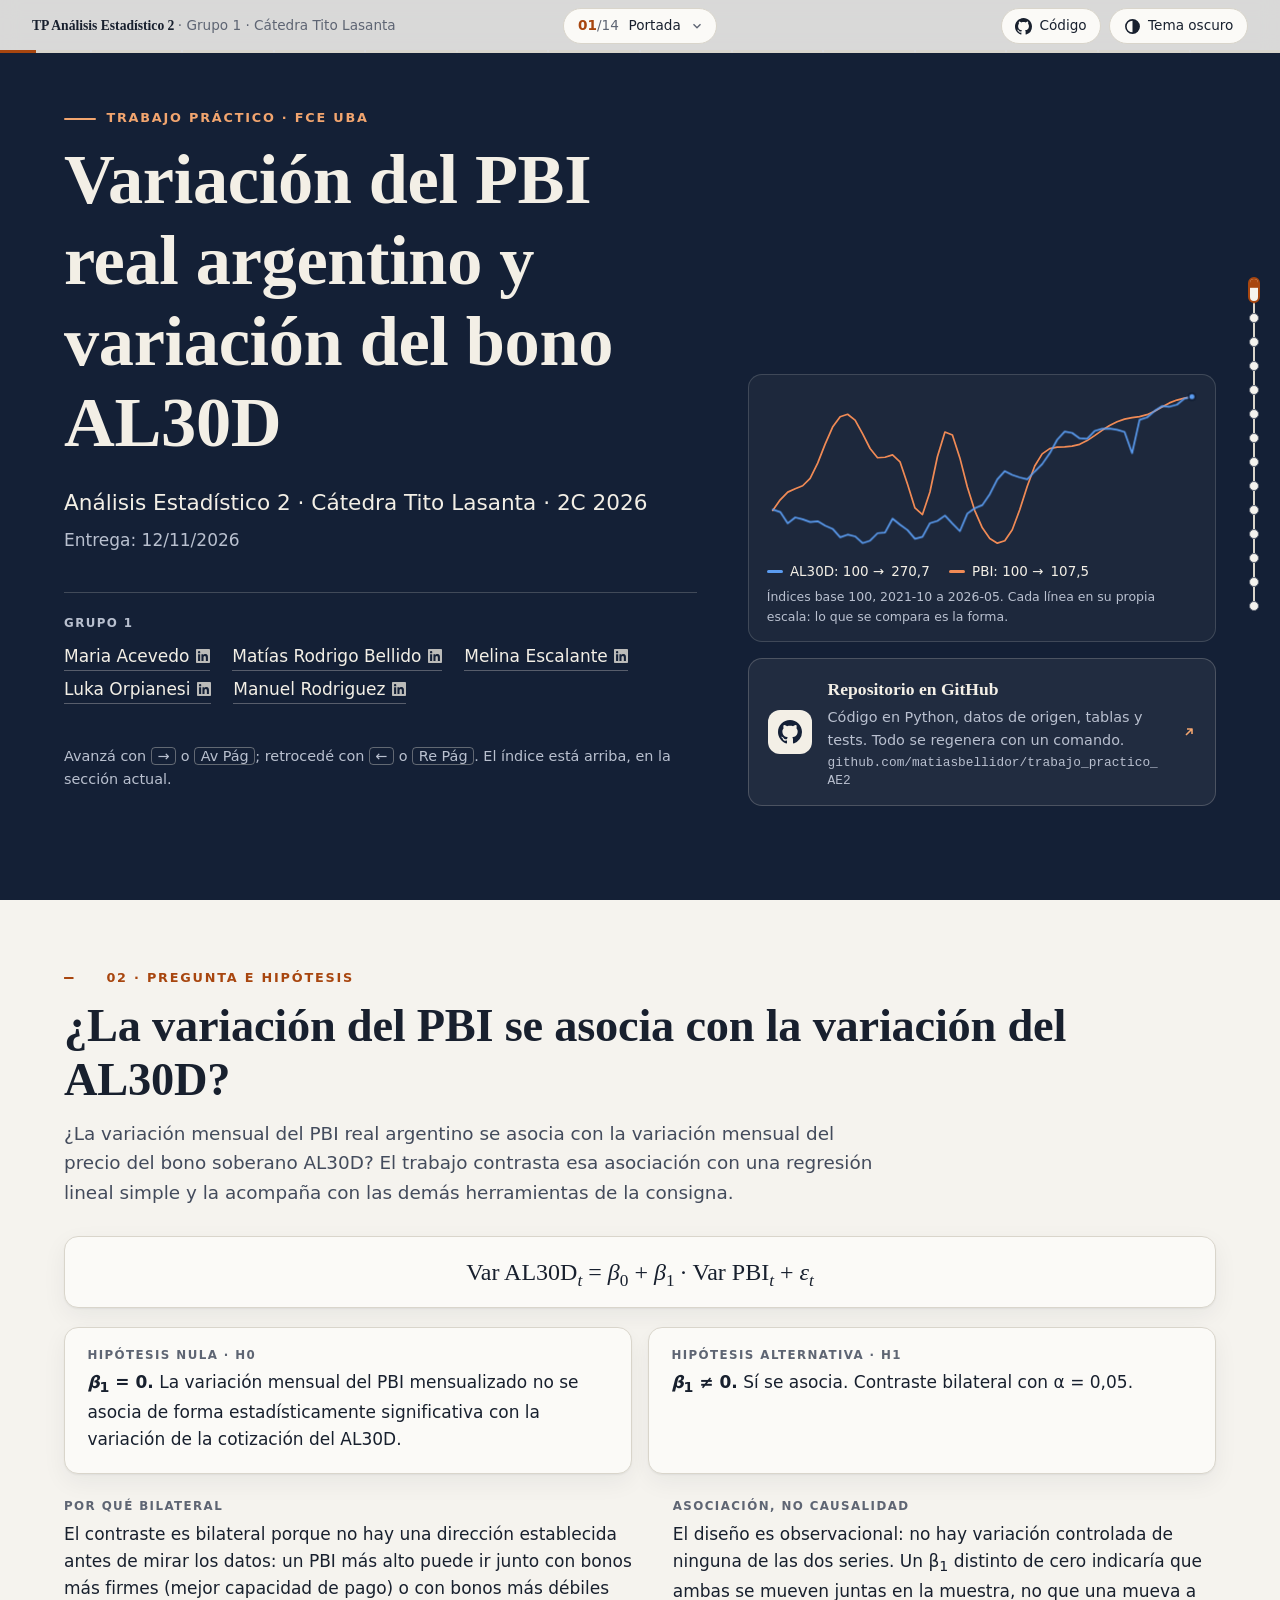
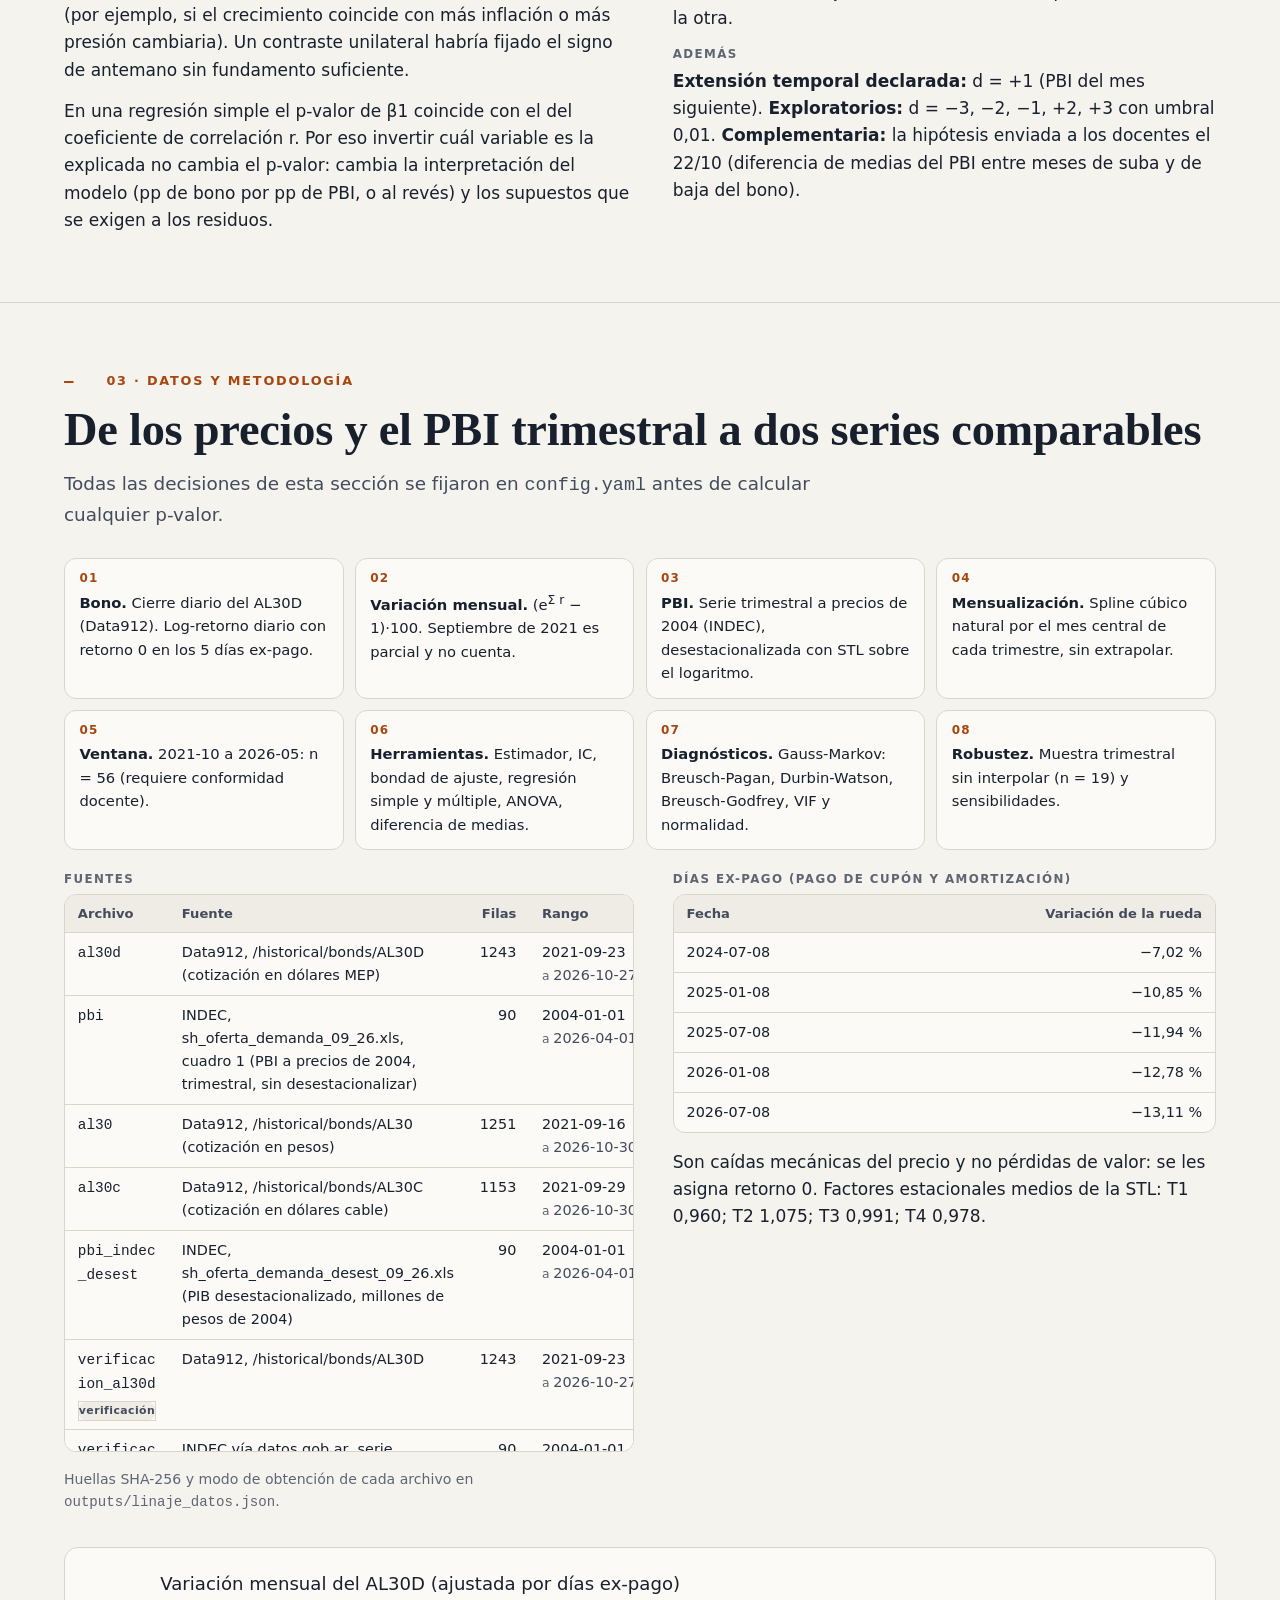
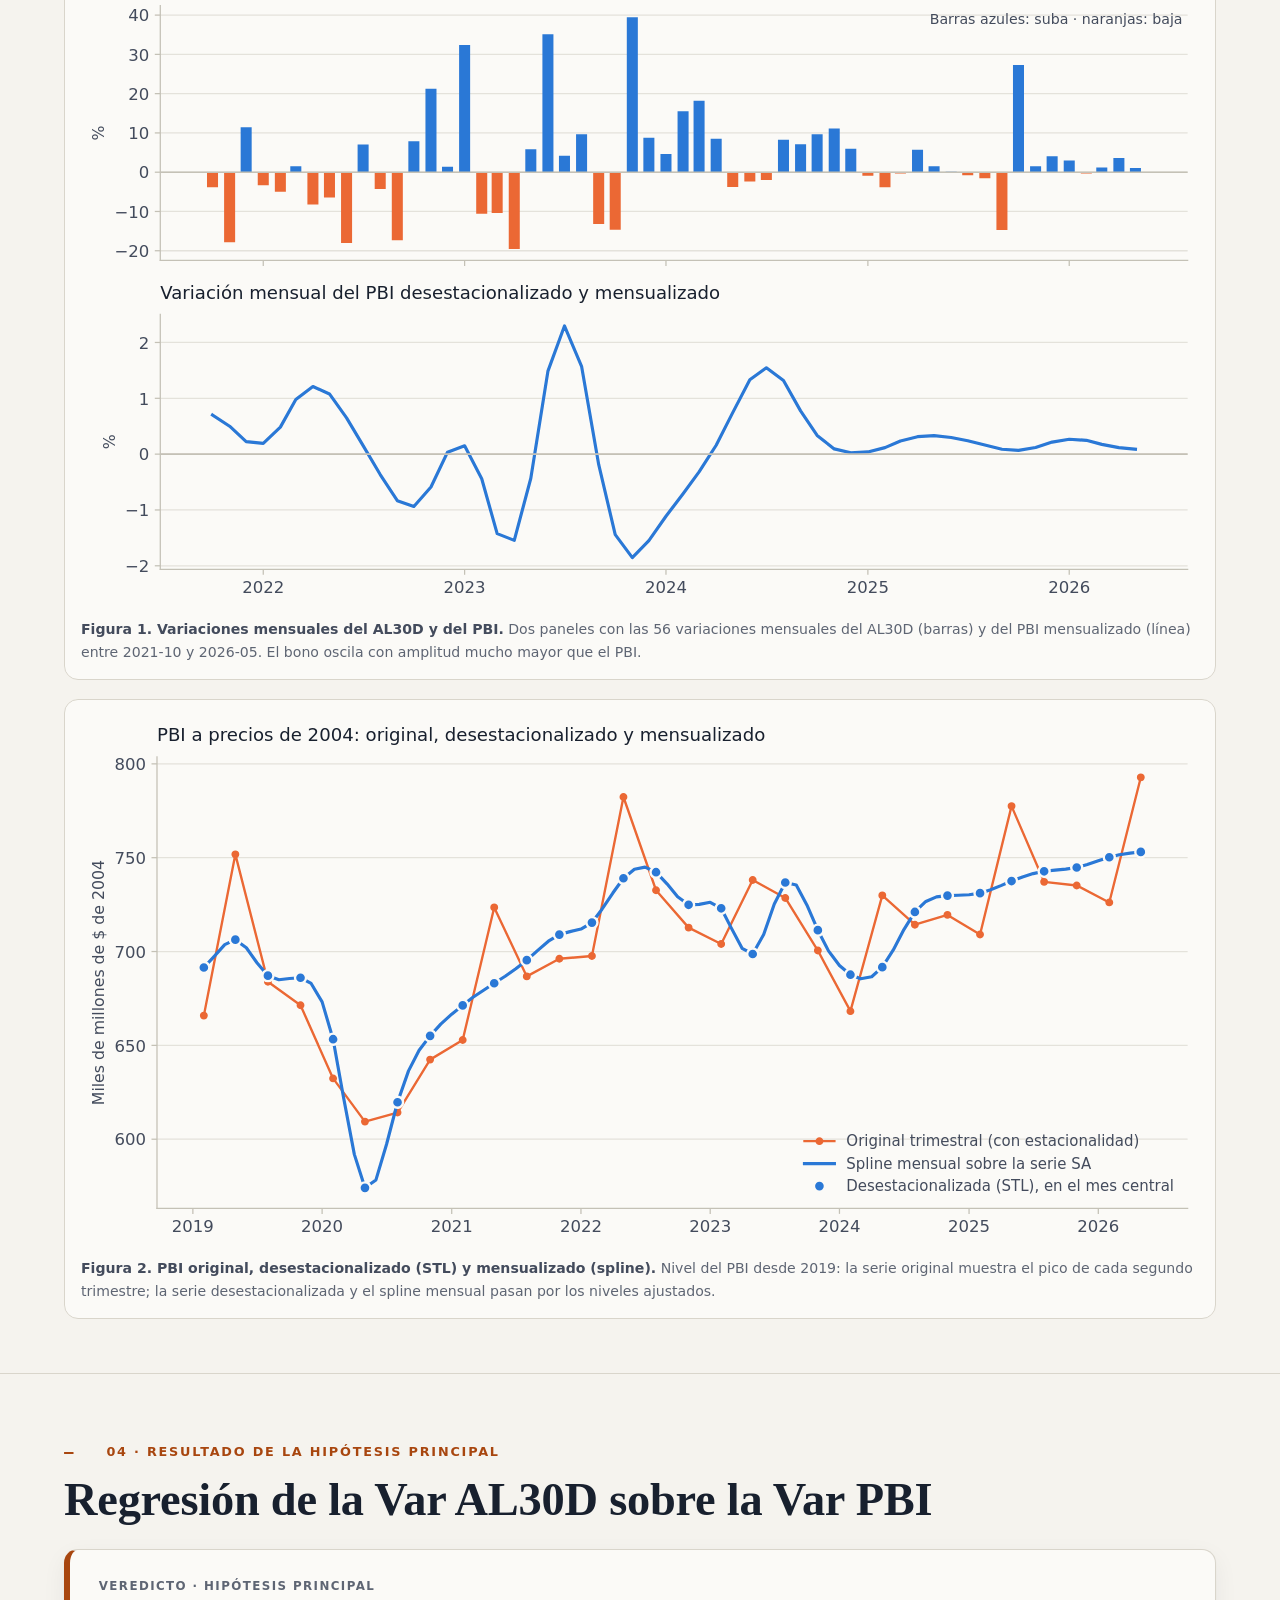
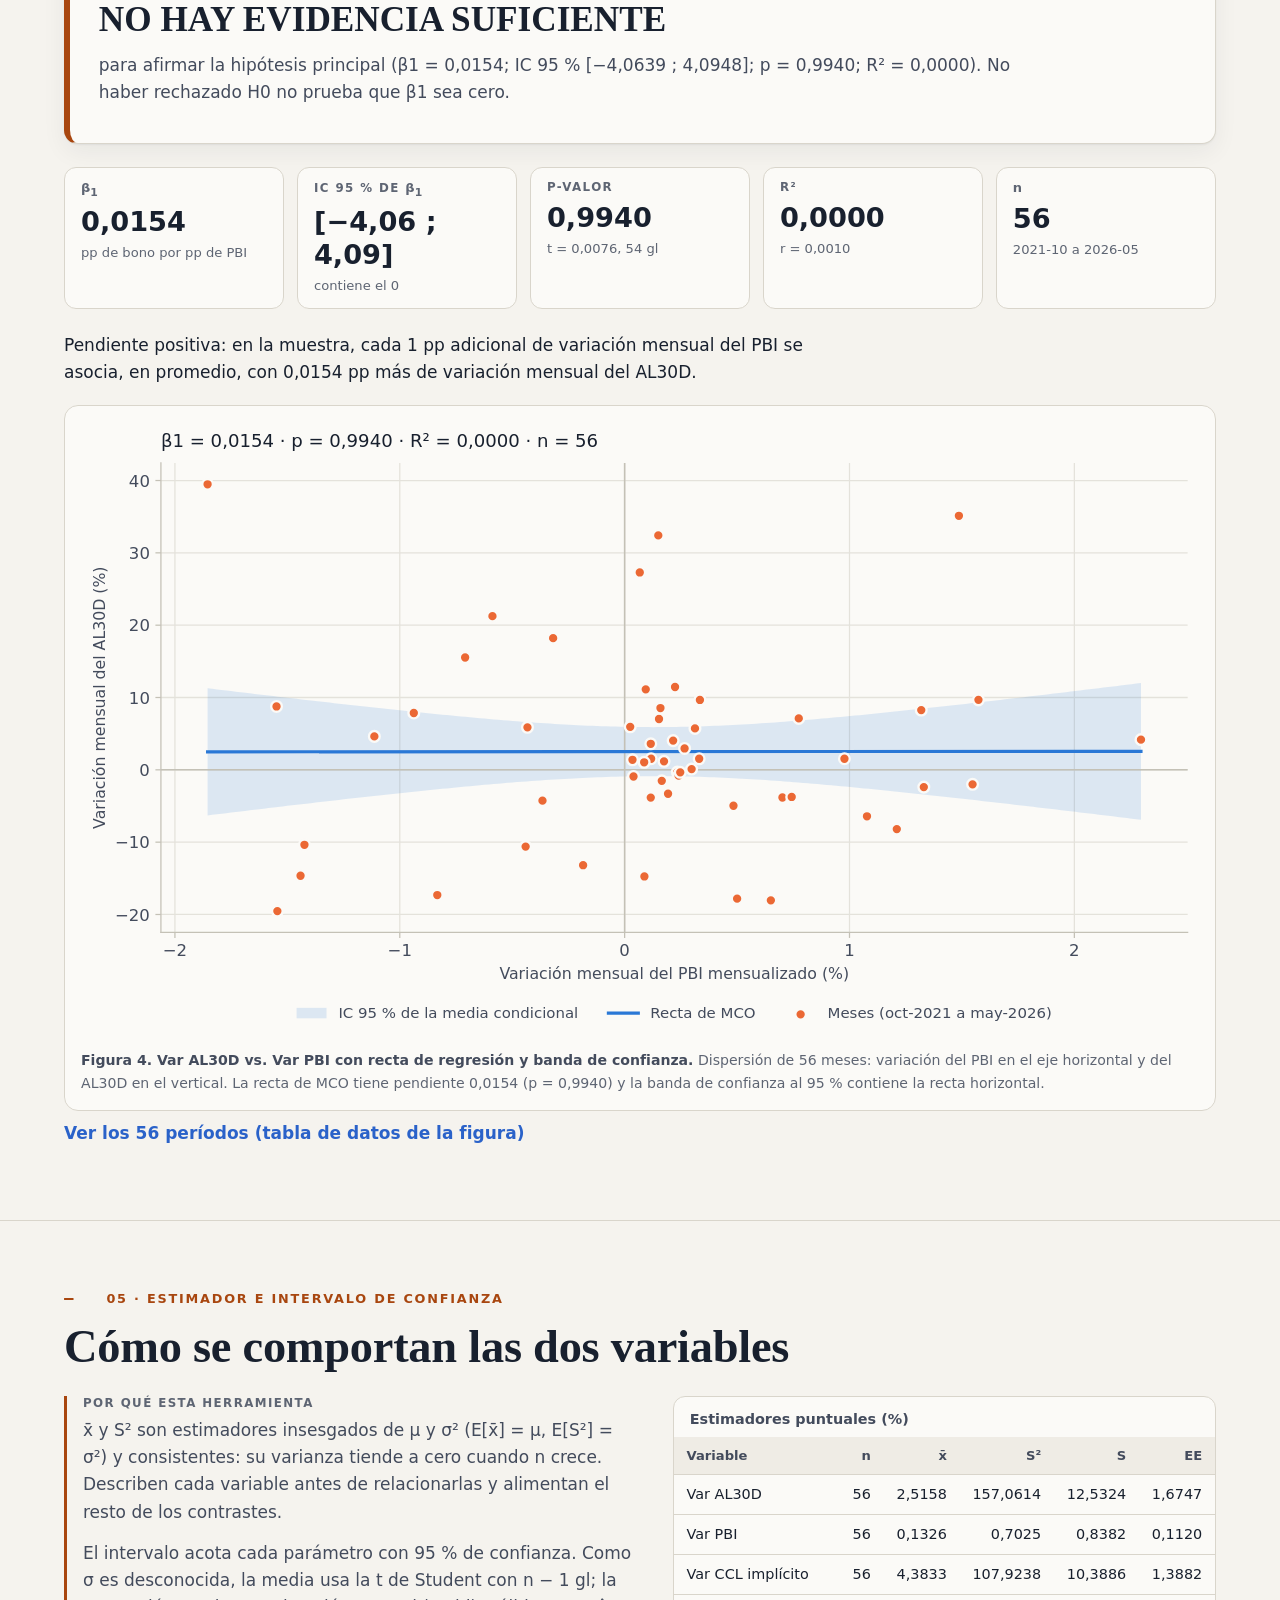
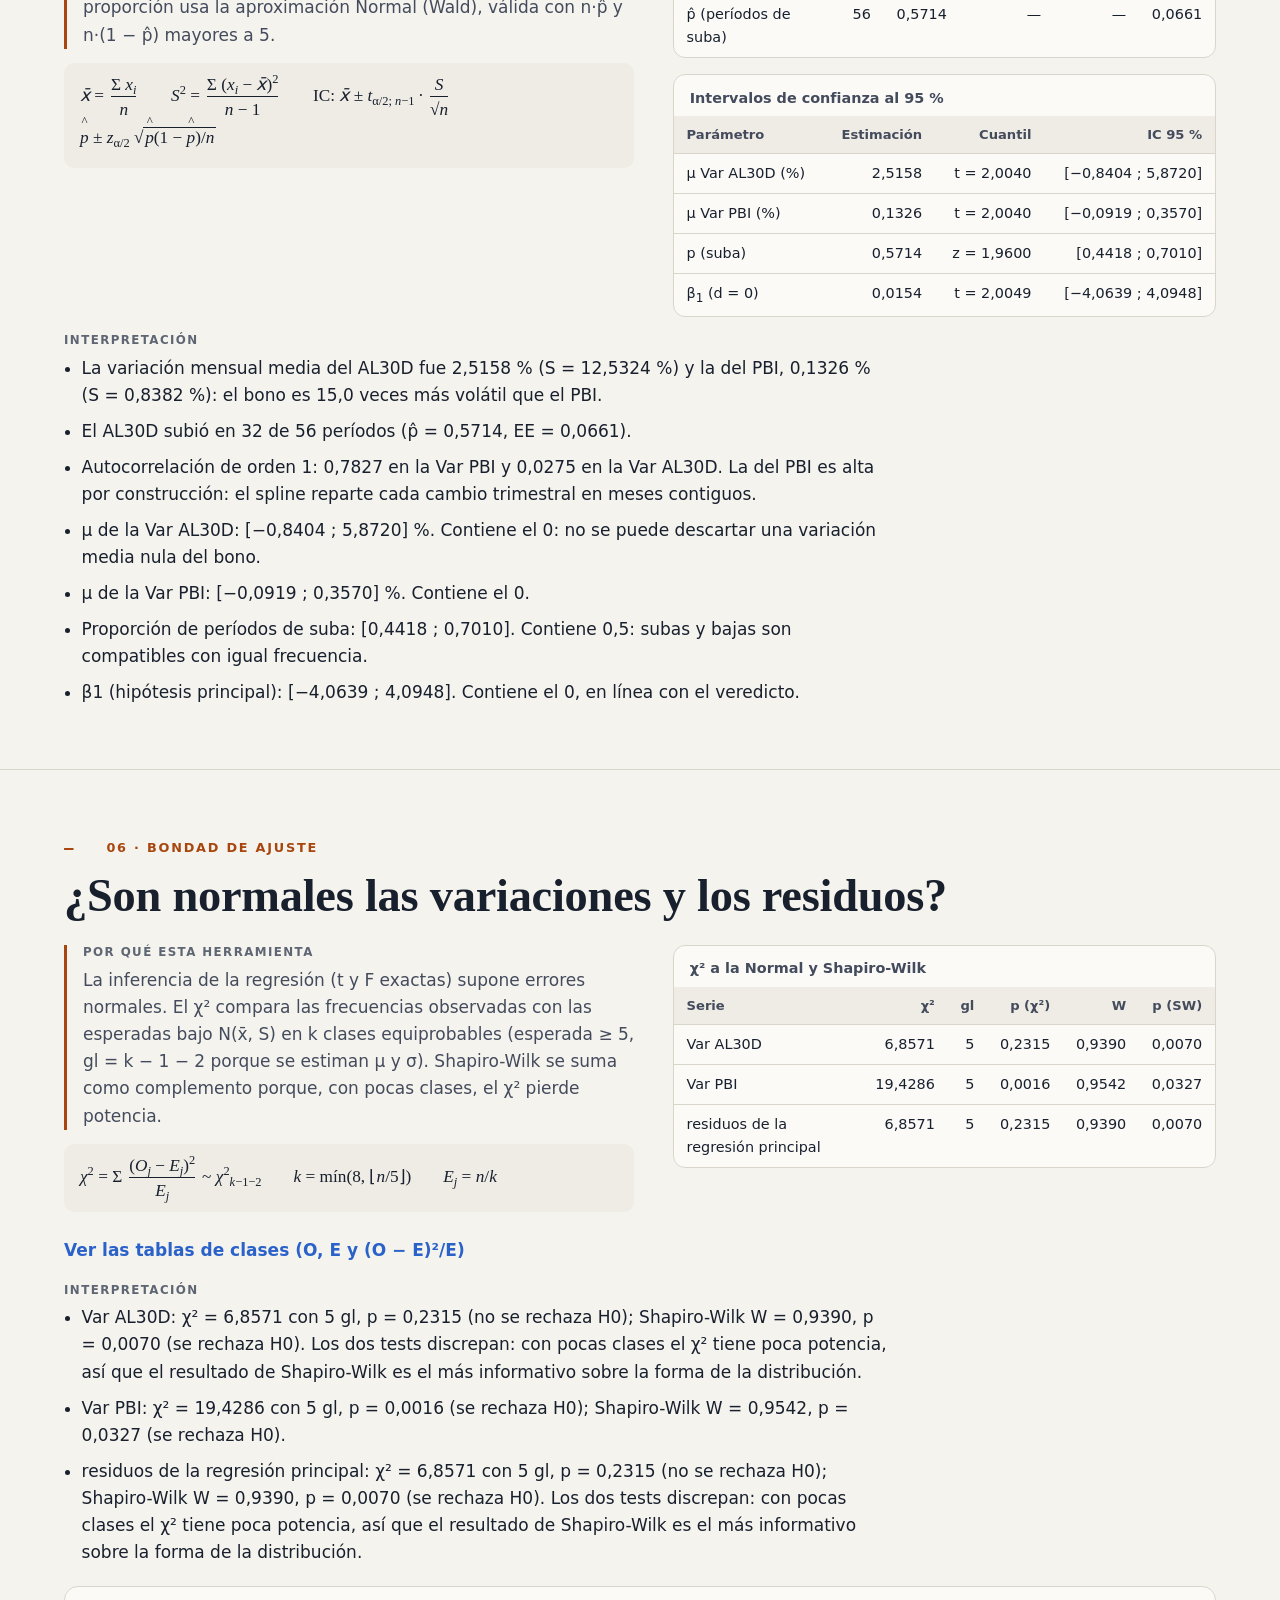
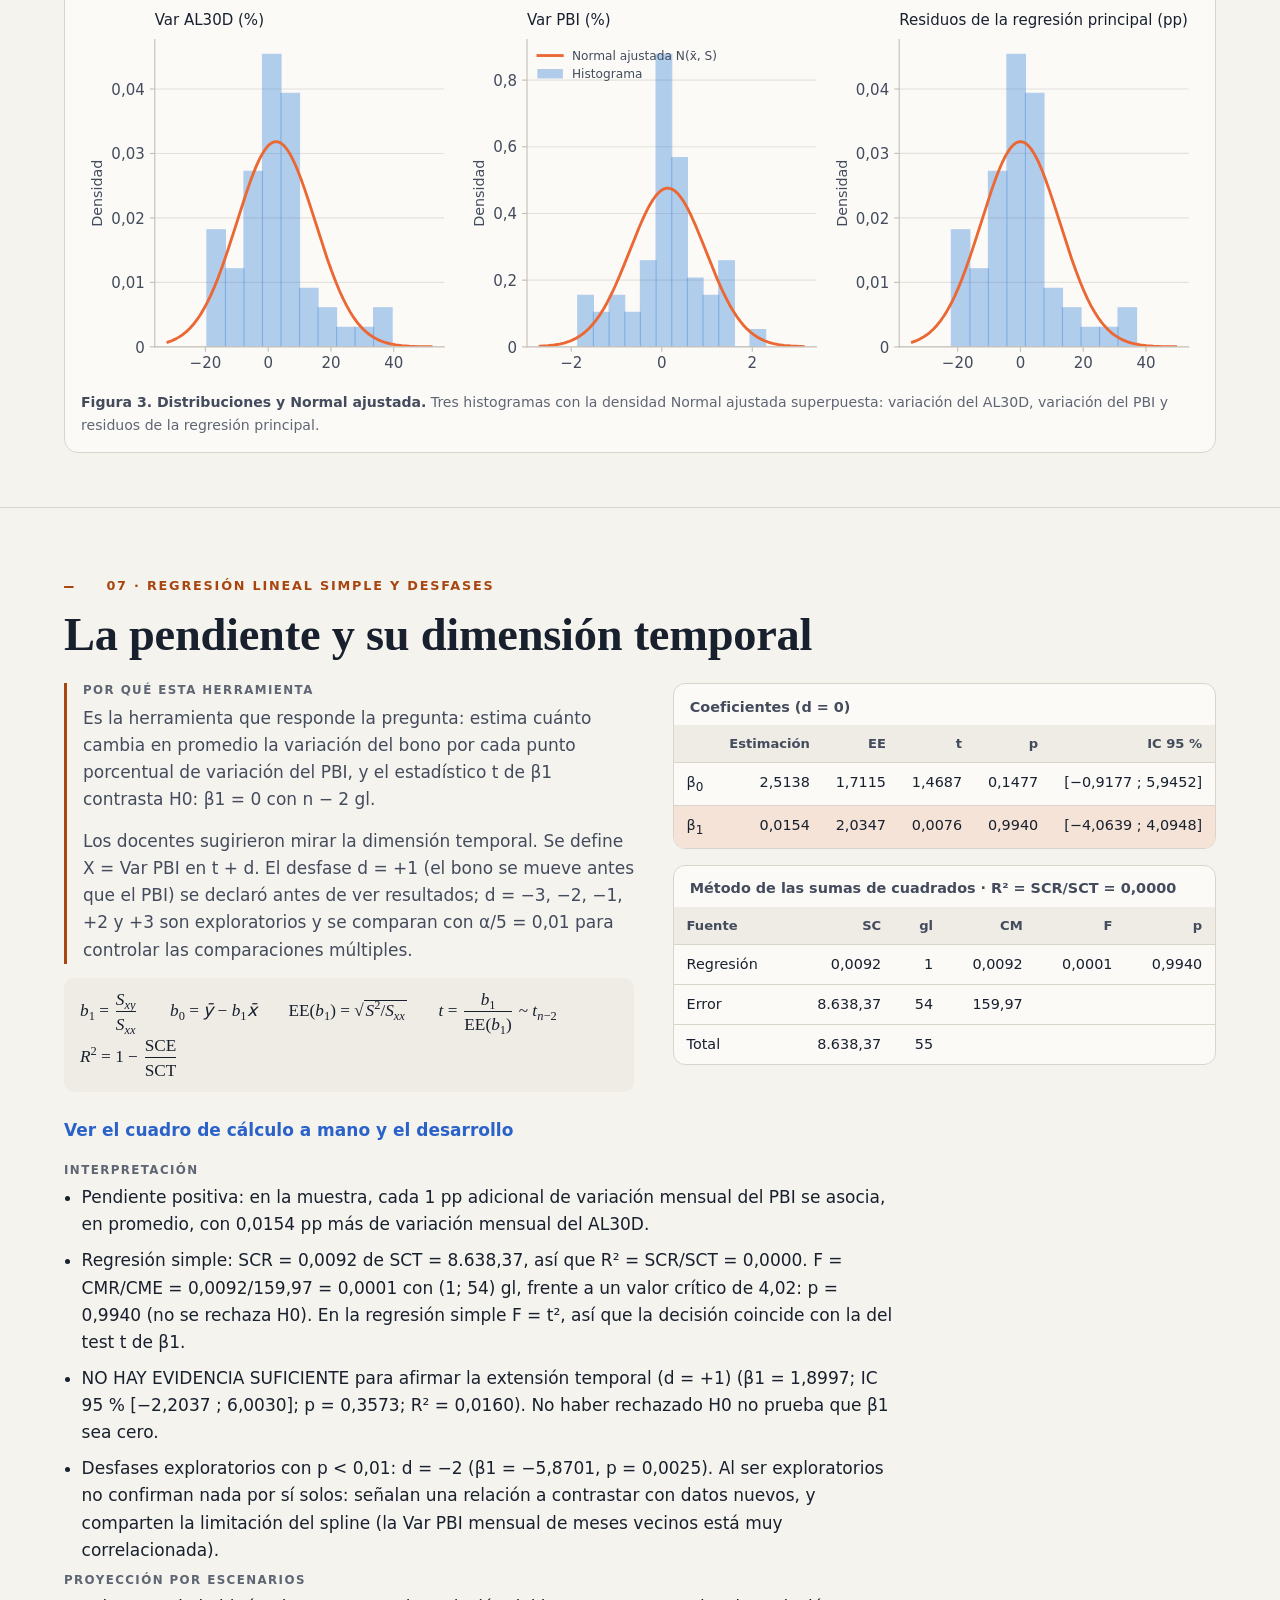
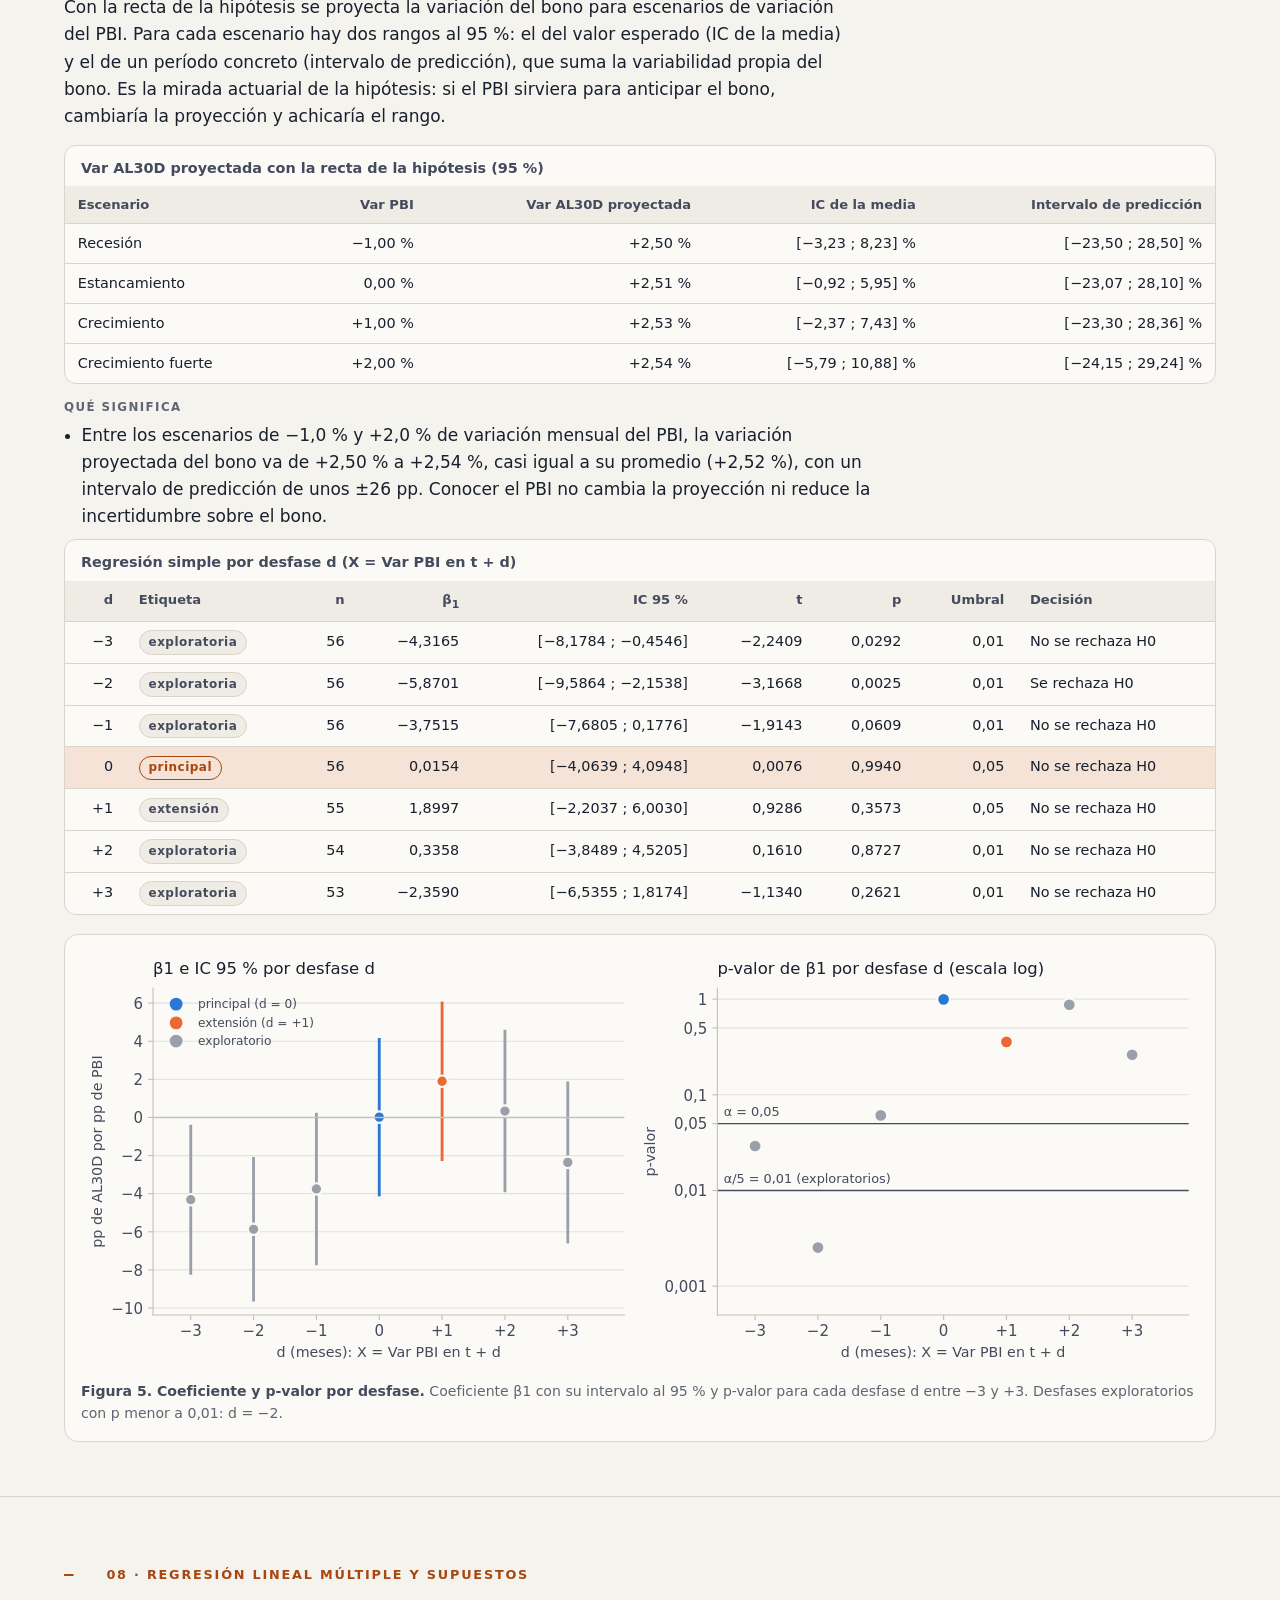
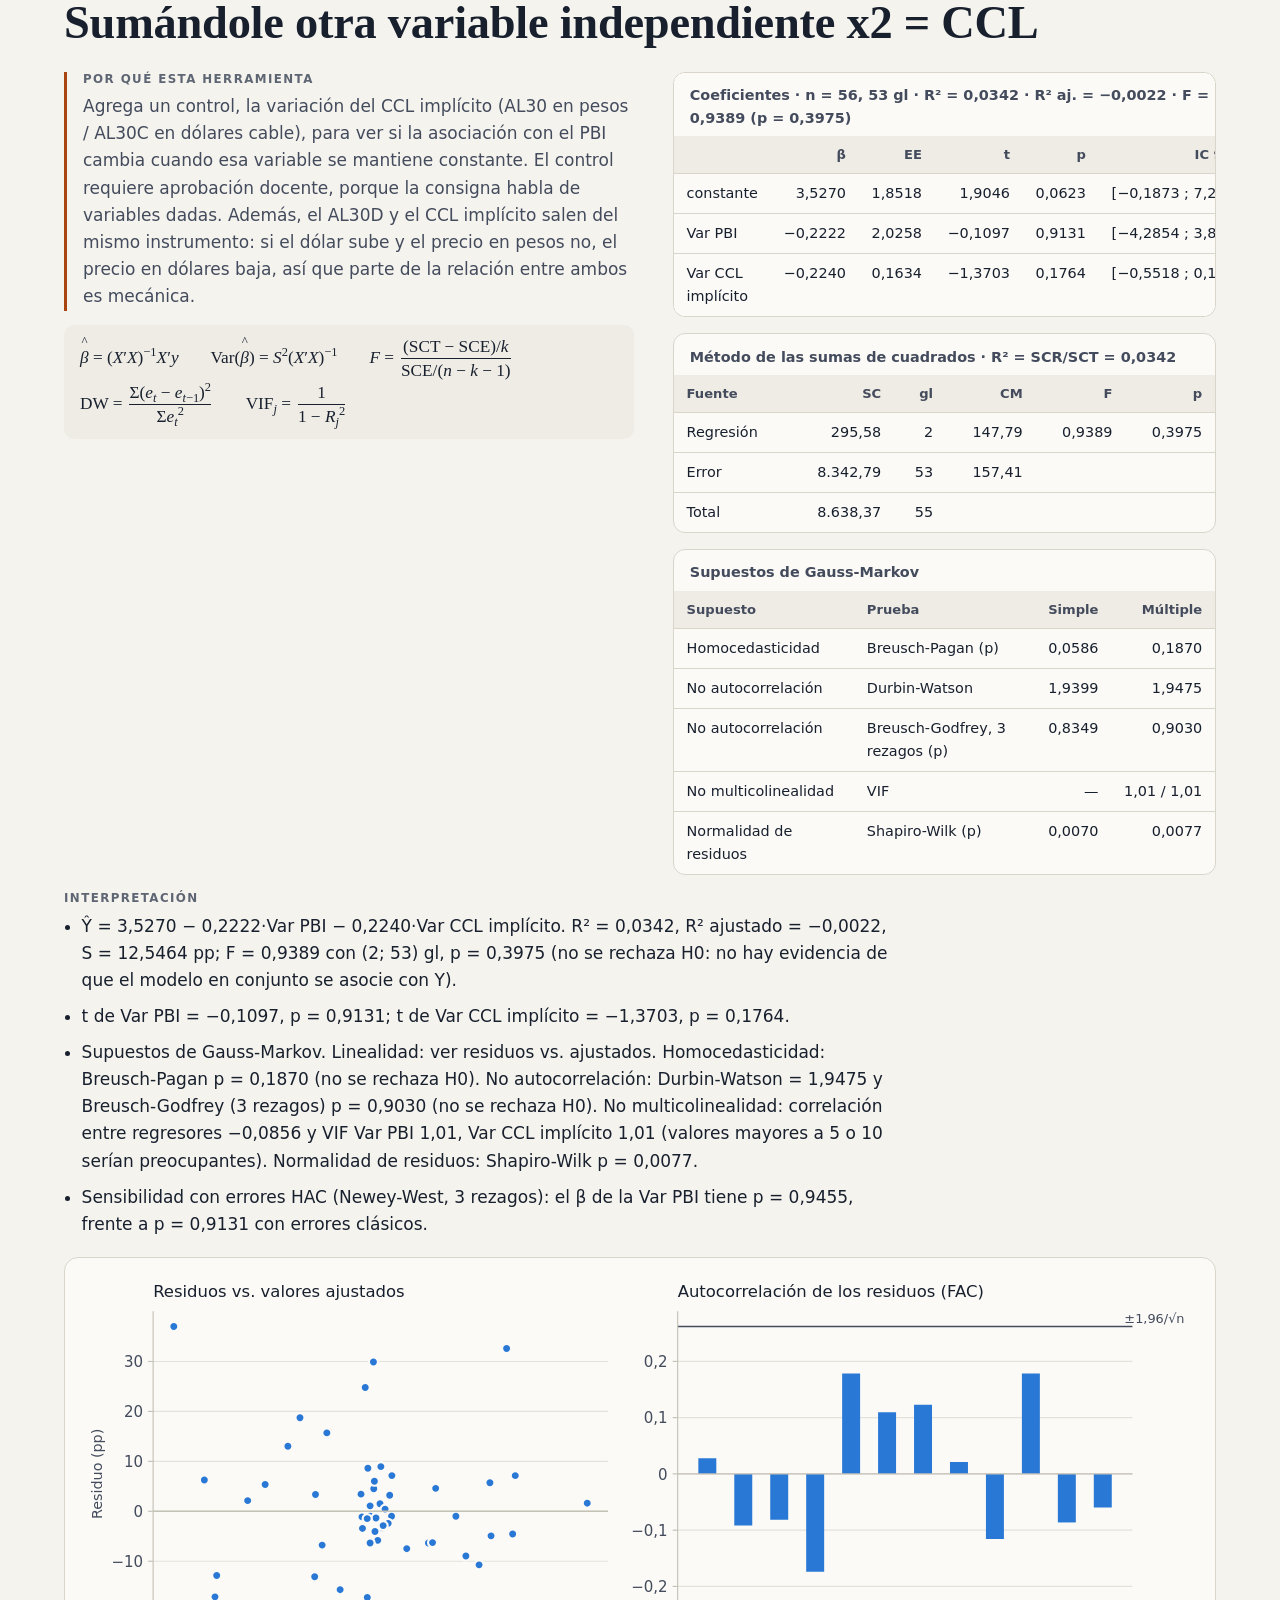
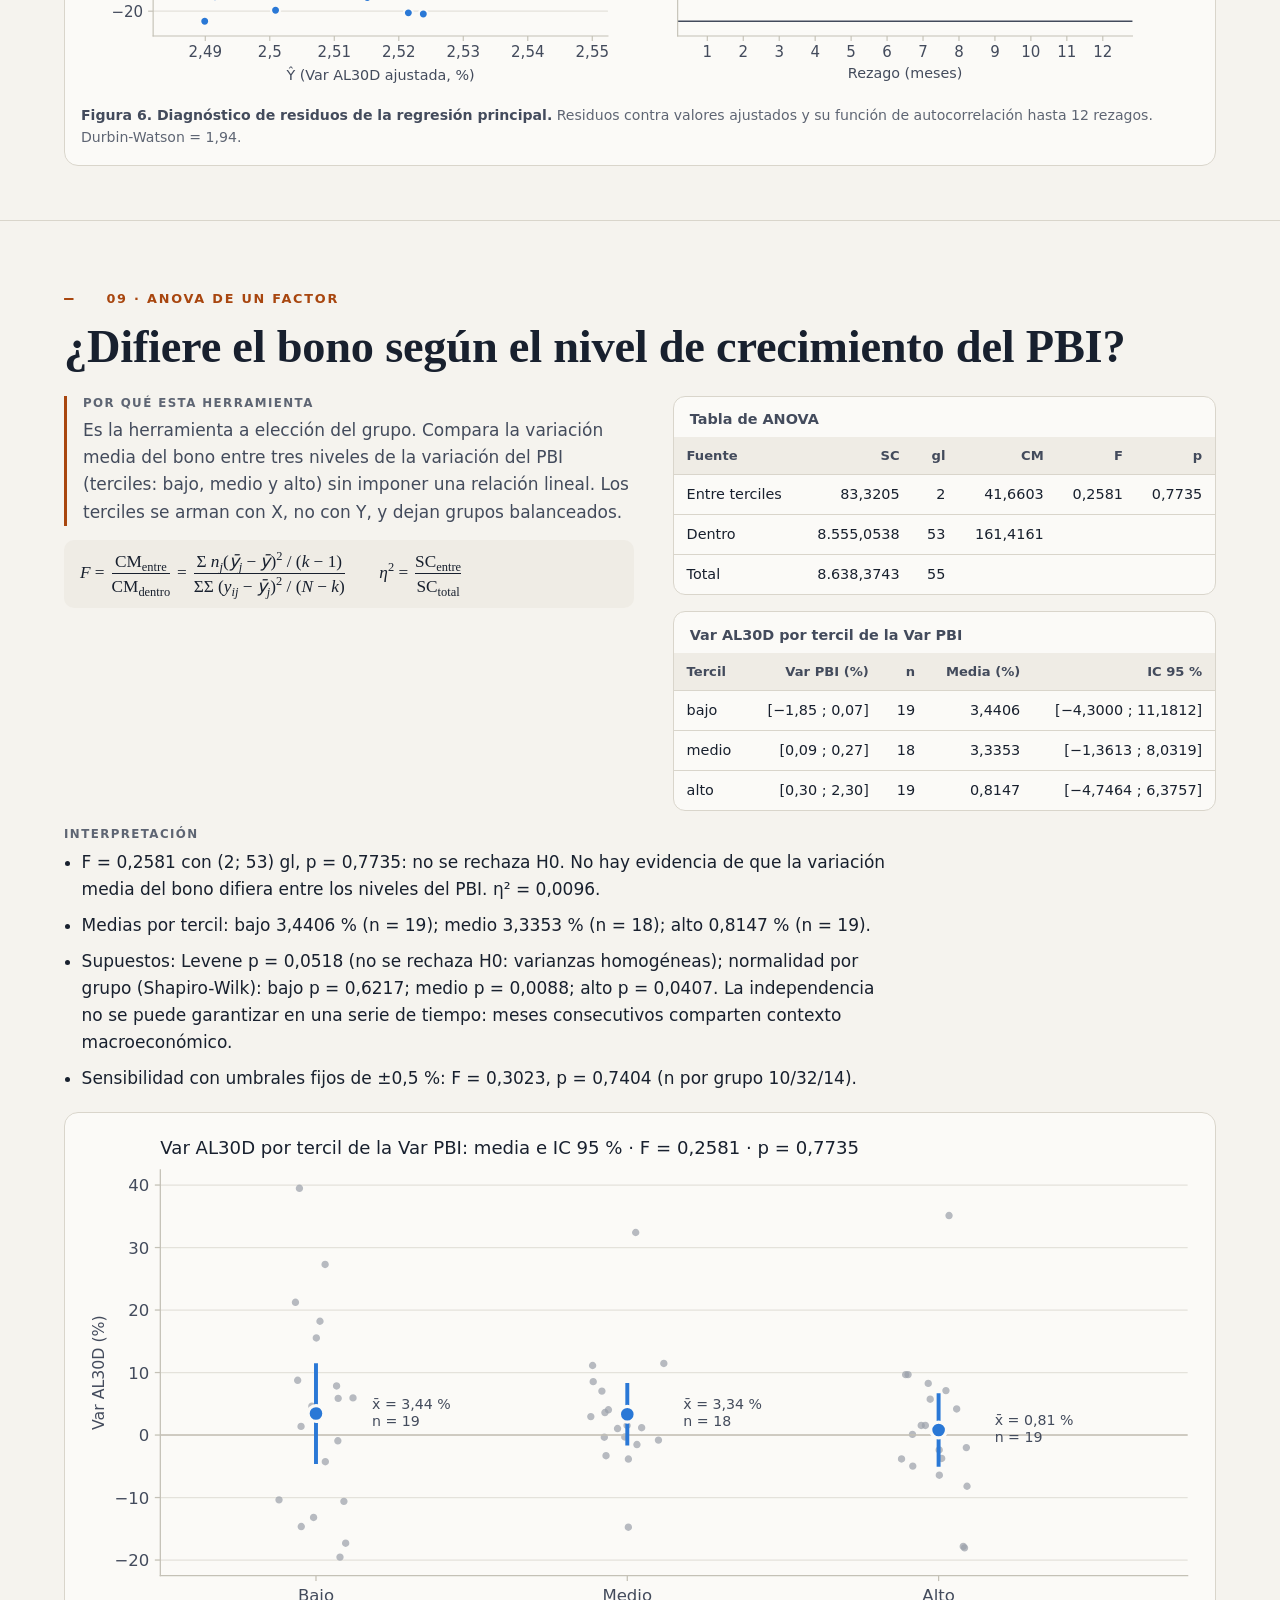
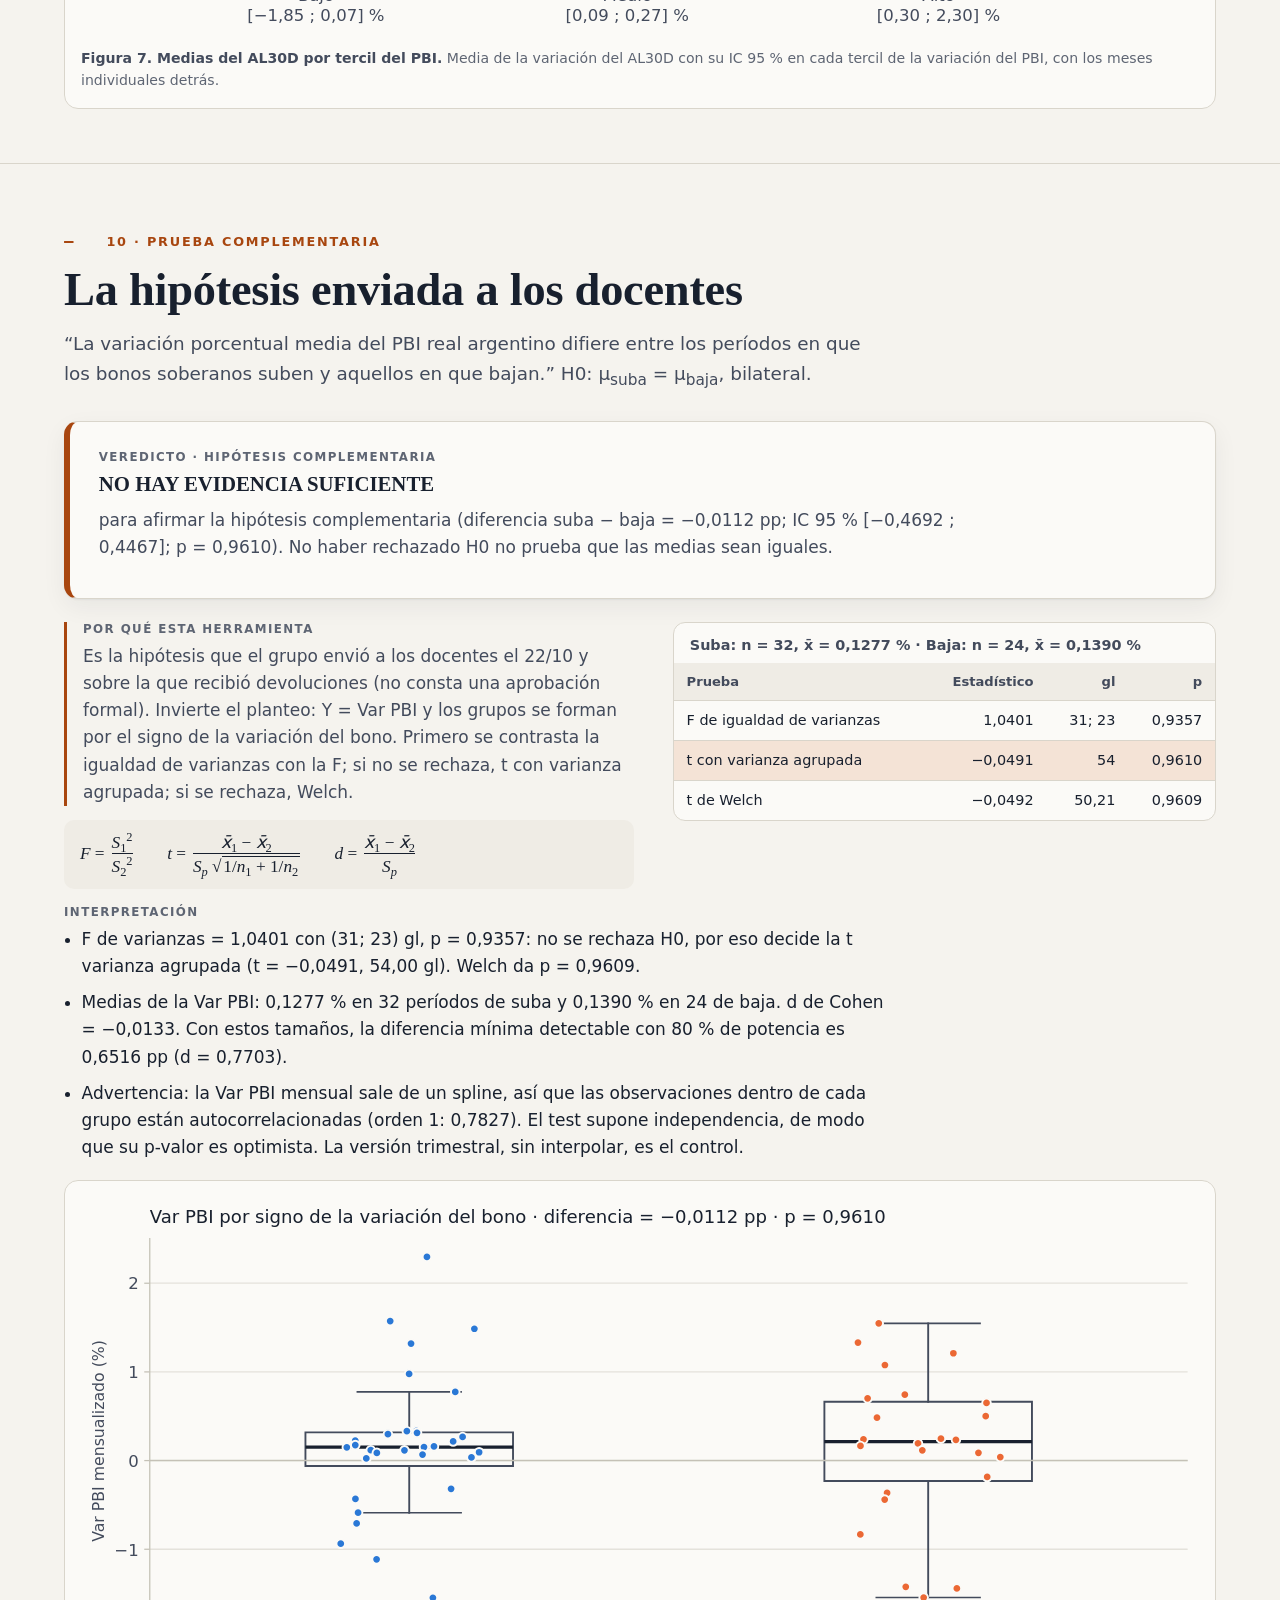
==== commit 0c48d1dc: "Web: LinkedIn de Manuel Rodriguez en la portada Co-Authored-By: Claude Sonnet 5.5 <noreply@anthropic" ====
--- a/docs/index.html
+++ b/docs/index.html
@@ -4,6 +4,7 @@
 <meta charset="utf-8">
 <meta name="viewport" content="width=device-width, initial-scale=1">
 <title>PBI y bono AL30D · TP AE2</title>
+<link rel="icon" type="image/svg+xml" href="data:image/svg+xml,%3Csvg%20xmlns%3D%22http%3A//www.w3.org/2000/svg%22%20viewBox%3D%220%200%2032%2032%22%3E%3Crect%20width%3D%2232%22%20height%3D%2232%22%20rx%3D%227%22%20fill%3D%22%23142036%22/%3E%3Cpath%20d%3D%22M5.0%2022.5%20L8.0%2022.0%20L11.0%2022.2%20L14.0%2022.1%20L17.0%2022.6%20L20.0%2022.1%20L23.0%2022.0%20L26.0%2021.9%22%20fill%3D%22none%22%20stroke%3D%22%23f08a55%22%20stroke-width%3D%222.6%22%20stroke-linecap%3D%22round%22%20stroke-linejoin%3D%22round%22/%3E%3Cpath%20d%3D%22M5.0%2022.5%20L8.0%2025.0%20L11.0%2023.7%20L14.0%2024.3%20L17.0%2018.1%20L20.0%2012.7%20L23.0%2015.3%20L26.0%208.0%22%20fill%3D%22none%22%20stroke%3D%22%235b9cf0%22%20stroke-width%3D%223%22%20stroke-linecap%3D%22round%22%20stroke-linejoin%3D%22round%22/%3E%3Ccircle%20cx%3D%2226.0%22%20cy%3D%228.0%22%20r%3D%222.7%22%20fill%3D%22%235b9cf0%22/%3E%3C/svg%3E">
 <meta name="description" content="Trabajo práctico de Análisis Estadístico 2 (cátedra Tito Lasanta, FCE UBA, 2C 2026): asociación entre la variación del PBI real argentino y la variación del bono AL30D.">
 <meta name="color-scheme" content="light dark">
 <script>try{var t=localStorage.getItem("tp-ae2-tema");if(t==="light"||t==="dark")document.documentElement.setAttribute("data-theme",t)}catch(e){}</script>
@@ -627,7 +628,7 @@
       <p class="portada__meta">Entrega: 12/11/2026</p>
       <div class="portada__grupo">
         <span class="etiqueta" style="color: var(--noche-tenue)">Grupo 1</span>
-        <ul><li><a class="integrante" href="https://www.linkedin.com/in/acebedomaria/" target="_blank" rel="noopener" aria-label="Maria Acevedo en LinkedIn (se abre en otra pestaña)">Maria Acevedo<svg class="icono" viewBox="0 0 24 24" aria-hidden="true" focusable="false"><path d="M20.45 20.45h-3.56v-5.57c0-1.33-.02-3.04-1.85-3.04-1.85 0-2.14 1.45-2.14 2.94v5.67H9.35V9h3.41v1.56h.05c.48-.9 1.64-1.85 3.37-1.85 3.6 0 4.27 2.37 4.27 5.46v6.28zM5.34 7.43a2.06 2.06 0 1 1 0-4.13 2.06 2.06 0 0 1 0 4.13zM7.12 20.45H3.56V9h3.56v11.45zM22.22 0H1.77C.79 0 0 .77 0 1.73v20.54C0 23.23.79 24 1.77 24h20.45c.98 0 1.78-.77 1.78-1.73V1.73C24 .77 23.2 0 22.22 0z"/></svg></a></li><li><a class="integrante" href="https://www.linkedin.com/in/matiasbellido/" target="_blank" rel="noopener" aria-label="Matías Rodrigo Bellido en LinkedIn (se abre en otra pestaña)">Matías Rodrigo Bellido<svg class="icono" viewBox="0 0 24 24" aria-hidden="true" focusable="false"><path d="M20.45 20.45h-3.56v-5.57c0-1.33-.02-3.04-1.85-3.04-1.85 0-2.14 1.45-2.14 2.94v5.67H9.35V9h3.41v1.56h.05c.48-.9 1.64-1.85 3.37-1.85 3.6 0 4.27 2.37 4.27 5.46v6.28zM5.34 7.43a2.06 2.06 0 1 1 0-4.13 2.06 2.06 0 0 1 0 4.13zM7.12 20.45H3.56V9h3.56v11.45zM22.22 0H1.77C.79 0 0 .77 0 1.73v20.54C0 23.23.79 24 1.77 24h20.45c.98 0 1.78-.77 1.78-1.73V1.73C24 .77 23.2 0 22.22 0z"/></svg></a></li><li><a class="integrante" href="https://www.linkedin.com/in/melina-antonella-escalante-4870a1288/" target="_blank" rel="noopener" aria-label="Melina Escalante en LinkedIn (se abre en otra pestaña)">Melina Escalante<svg class="icono" viewBox="0 0 24 24" aria-hidden="true" focusable="false"><path d="M20.45 20.45h-3.56v-5.57c0-1.33-.02-3.04-1.85-3.04-1.85 0-2.14 1.45-2.14 2.94v5.67H9.35V9h3.41v1.56h.05c.48-.9 1.64-1.85 3.37-1.85 3.6 0 4.27 2.37 4.27 5.46v6.28zM5.34 7.43a2.06 2.06 0 1 1 0-4.13 2.06 2.06 0 0 1 0 4.13zM7.12 20.45H3.56V9h3.56v11.45zM22.22 0H1.77C.79 0 0 .77 0 1.73v20.54C0 23.23.79 24 1.77 24h20.45c.98 0 1.78-.77 1.78-1.73V1.73C24 .77 23.2 0 22.22 0z"/></svg></a></li><li><a class="integrante" href="https://www.linkedin.com/in/luka-santino-orpianesi-45673a24a/" target="_blank" rel="noopener" aria-label="Luka Orpianesi en LinkedIn (se abre en otra pestaña)">Luka Orpianesi<svg class="icono" viewBox="0 0 24 24" aria-hidden="true" focusable="false"><path d="M20.45 20.45h-3.56v-5.57c0-1.33-.02-3.04-1.85-3.04-1.85 0-2.14 1.45-2.14 2.94v5.67H9.35V9h3.41v1.56h.05c.48-.9 1.64-1.85 3.37-1.85 3.6 0 4.27 2.37 4.27 5.46v6.28zM5.34 7.43a2.06 2.06 0 1 1 0-4.13 2.06 2.06 0 0 1 0 4.13zM7.12 20.45H3.56V9h3.56v11.45zM22.22 0H1.77C.79 0 0 .77 0 1.73v20.54C0 23.23.79 24 1.77 24h20.45c.98 0 1.78-.77 1.78-1.73V1.73C24 .77 23.2 0 22.22 0z"/></svg></a></li><li>Manuel Rodriguez</li></ul>
+        <ul><li><a class="integrante" href="https://www.linkedin.com/in/acebedomaria/" target="_blank" rel="noopener" aria-label="Maria Acevedo en LinkedIn (se abre en otra pestaña)">Maria Acevedo<svg class="icono" viewBox="0 0 24 24" aria-hidden="true" focusable="false"><path d="M20.45 20.45h-3.56v-5.57c0-1.33-.02-3.04-1.85-3.04-1.85 0-2.14 1.45-2.14 2.94v5.67H9.35V9h3.41v1.56h.05c.48-.9 1.64-1.85 3.37-1.85 3.6 0 4.27 2.37 4.27 5.46v6.28zM5.34 7.43a2.06 2.06 0 1 1 0-4.13 2.06 2.06 0 0 1 0 4.13zM7.12 20.45H3.56V9h3.56v11.45zM22.22 0H1.77C.79 0 0 .77 0 1.73v20.54C0 23.23.79 24 1.77 24h20.45c.98 0 1.78-.77 1.78-1.73V1.73C24 .77 23.2 0 22.22 0z"/></svg></a></li><li><a class="integrante" href="https://www.linkedin.com/in/matiasbellido/" target="_blank" rel="noopener" aria-label="Matías Rodrigo Bellido en LinkedIn (se abre en otra pestaña)">Matías Rodrigo Bellido<svg class="icono" viewBox="0 0 24 24" aria-hidden="true" focusable="false"><path d="M20.45 20.45h-3.56v-5.57c0-1.33-.02-3.04-1.85-3.04-1.85 0-2.14 1.45-2.14 2.94v5.67H9.35V9h3.41v1.56h.05c.48-.9 1.64-1.85 3.37-1.85 3.6 0 4.27 2.37 4.27 5.46v6.28zM5.34 7.43a2.06 2.06 0 1 1 0-4.13 2.06 2.06 0 0 1 0 4.13zM7.12 20.45H3.56V9h3.56v11.45zM22.22 0H1.77C.79 0 0 .77 0 1.73v20.54C0 23.23.79 24 1.77 24h20.45c.98 0 1.78-.77 1.78-1.73V1.73C24 .77 23.2 0 22.22 0z"/></svg></a></li><li><a class="integrante" href="https://www.linkedin.com/in/melina-antonella-escalante-4870a1288/" target="_blank" rel="noopener" aria-label="Melina Escalante en LinkedIn (se abre en otra pestaña)">Melina Escalante<svg class="icono" viewBox="0 0 24 24" aria-hidden="true" focusable="false"><path d="M20.45 20.45h-3.56v-5.57c0-1.33-.02-3.04-1.85-3.04-1.85 0-2.14 1.45-2.14 2.94v5.67H9.35V9h3.41v1.56h.05c.48-.9 1.64-1.85 3.37-1.85 3.6 0 4.27 2.37 4.27 5.46v6.28zM5.34 7.43a2.06 2.06 0 1 1 0-4.13 2.06 2.06 0 0 1 0 4.13zM7.12 20.45H3.56V9h3.56v11.45zM22.22 0H1.77C.79 0 0 .77 0 1.73v20.54C0 23.23.79 24 1.77 24h20.45c.98 0 1.78-.77 1.78-1.73V1.73C24 .77 23.2 0 22.22 0z"/></svg></a></li><li><a class="integrante" href="https://www.linkedin.com/in/luka-santino-orpianesi-45673a24a/" target="_blank" rel="noopener" aria-label="Luka Orpianesi en LinkedIn (se abre en otra pestaña)">Luka Orpianesi<svg class="icono" viewBox="0 0 24 24" aria-hidden="true" focusable="false"><path d="M20.45 20.45h-3.56v-5.57c0-1.33-.02-3.04-1.85-3.04-1.85 0-2.14 1.45-2.14 2.94v5.67H9.35V9h3.41v1.56h.05c.48-.9 1.64-1.85 3.37-1.85 3.6 0 4.27 2.37 4.27 5.46v6.28zM5.34 7.43a2.06 2.06 0 1 1 0-4.13 2.06 2.06 0 0 1 0 4.13zM7.12 20.45H3.56V9h3.56v11.45zM22.22 0H1.77C.79 0 0 .77 0 1.73v20.54C0 23.23.79 24 1.77 24h20.45c.98 0 1.78-.77 1.78-1.73V1.73C24 .77 23.2 0 22.22 0z"/></svg></a></li><li><a class="integrante" href="https://www.linkedin.com/in/manuel-rodriguez-a8368631b/" target="_blank" rel="noopener" aria-label="Manuel Rodriguez en LinkedIn (se abre en otra pestaña)">Manuel Rodriguez<svg class="icono" viewBox="0 0 24 24" aria-hidden="true" focusable="false"><path d="M20.45 20.45h-3.56v-5.57c0-1.33-.02-3.04-1.85-3.04-1.85 0-2.14 1.45-2.14 2.94v5.67H9.35V9h3.41v1.56h.05c.48-.9 1.64-1.85 3.37-1.85 3.6 0 4.27 2.37 4.27 5.46v6.28zM5.34 7.43a2.06 2.06 0 1 1 0-4.13 2.06 2.06 0 0 1 0 4.13zM7.12 20.45H3.56V9h3.56v11.45zM22.22 0H1.77C.79 0 0 .77 0 1.73v20.54C0 23.23.79 24 1.77 24h20.45c.98 0 1.78-.77 1.78-1.73V1.73C24 .77 23.2 0 22.22 0z"/></svg></a></li></ul>
       </div>
       <p class="portada__pista no-imprimir">Avanzá con <kbd>→</kbd> o <kbd>Av Pág</kbd>; retrocedé con <kbd>←</kbd> o <kbd>Re Pág</kbd>. El índice está arriba, en la sección actual.</p>
     </div>
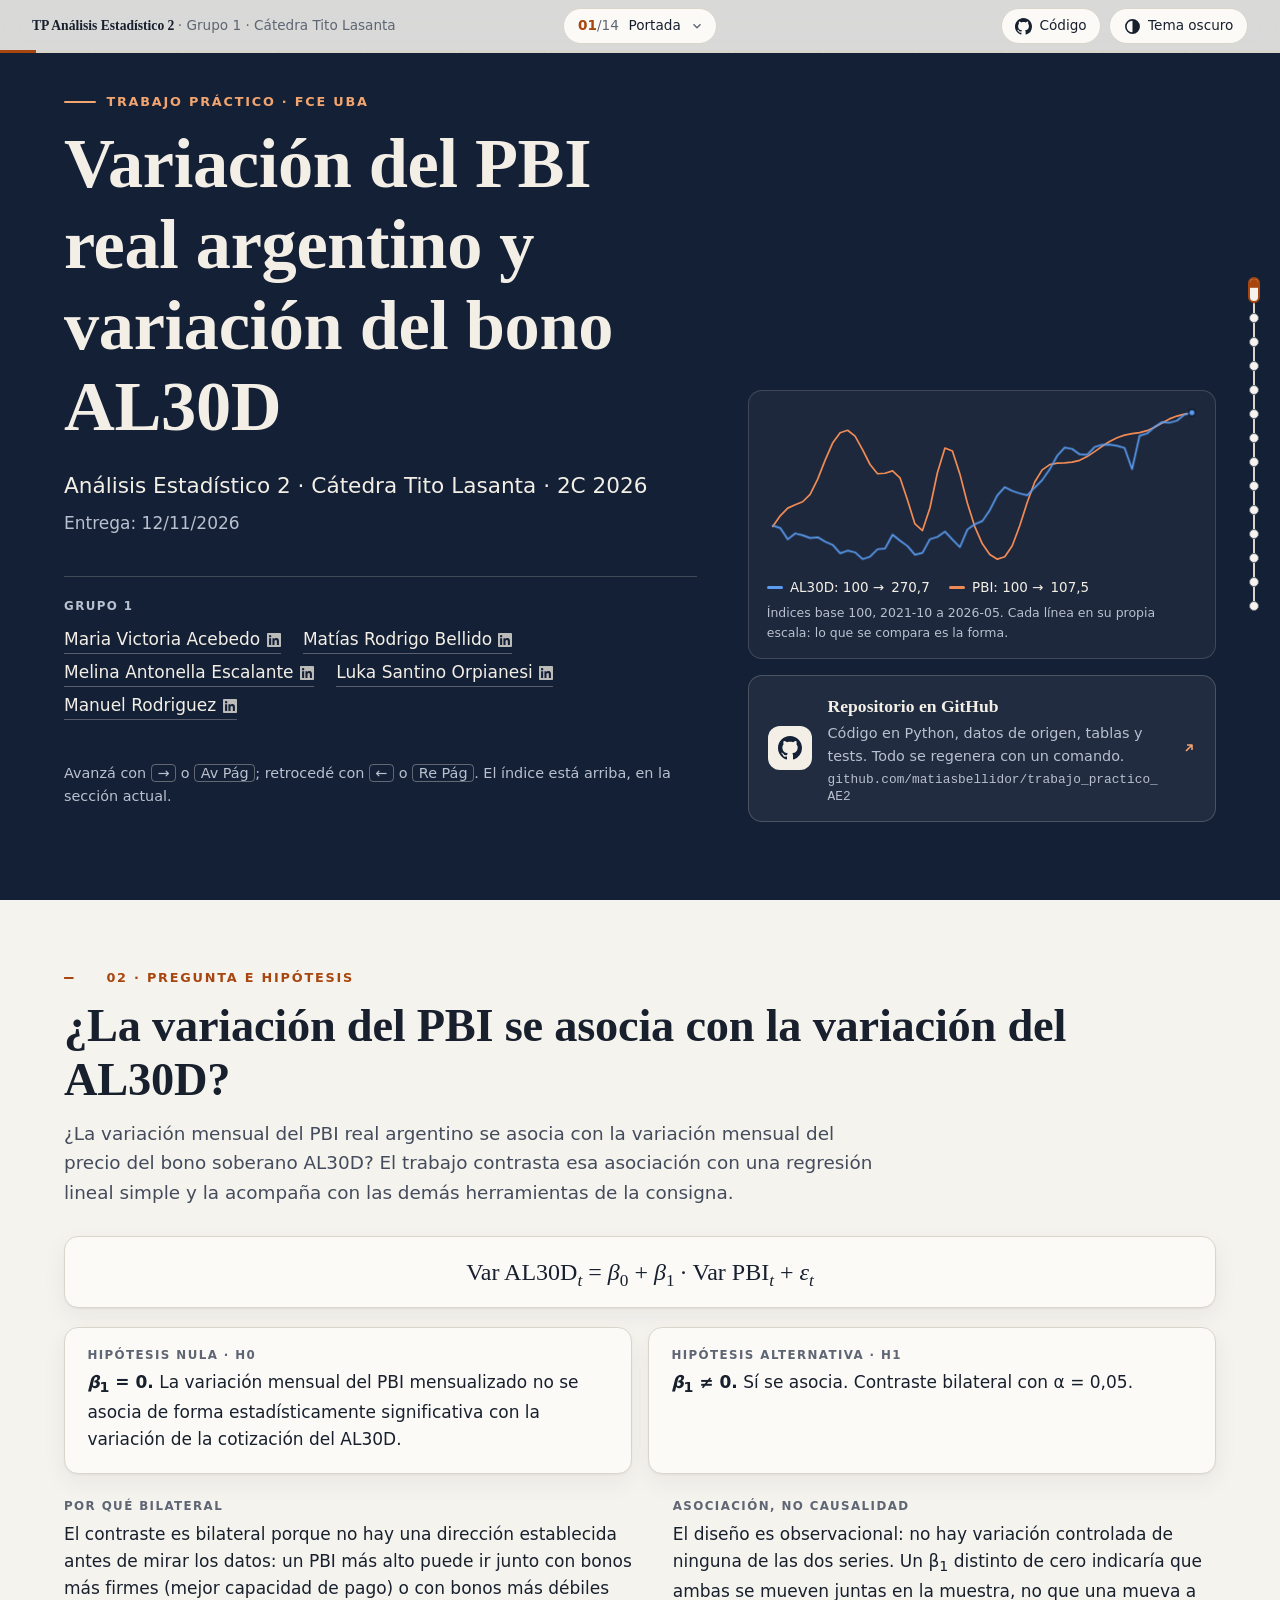
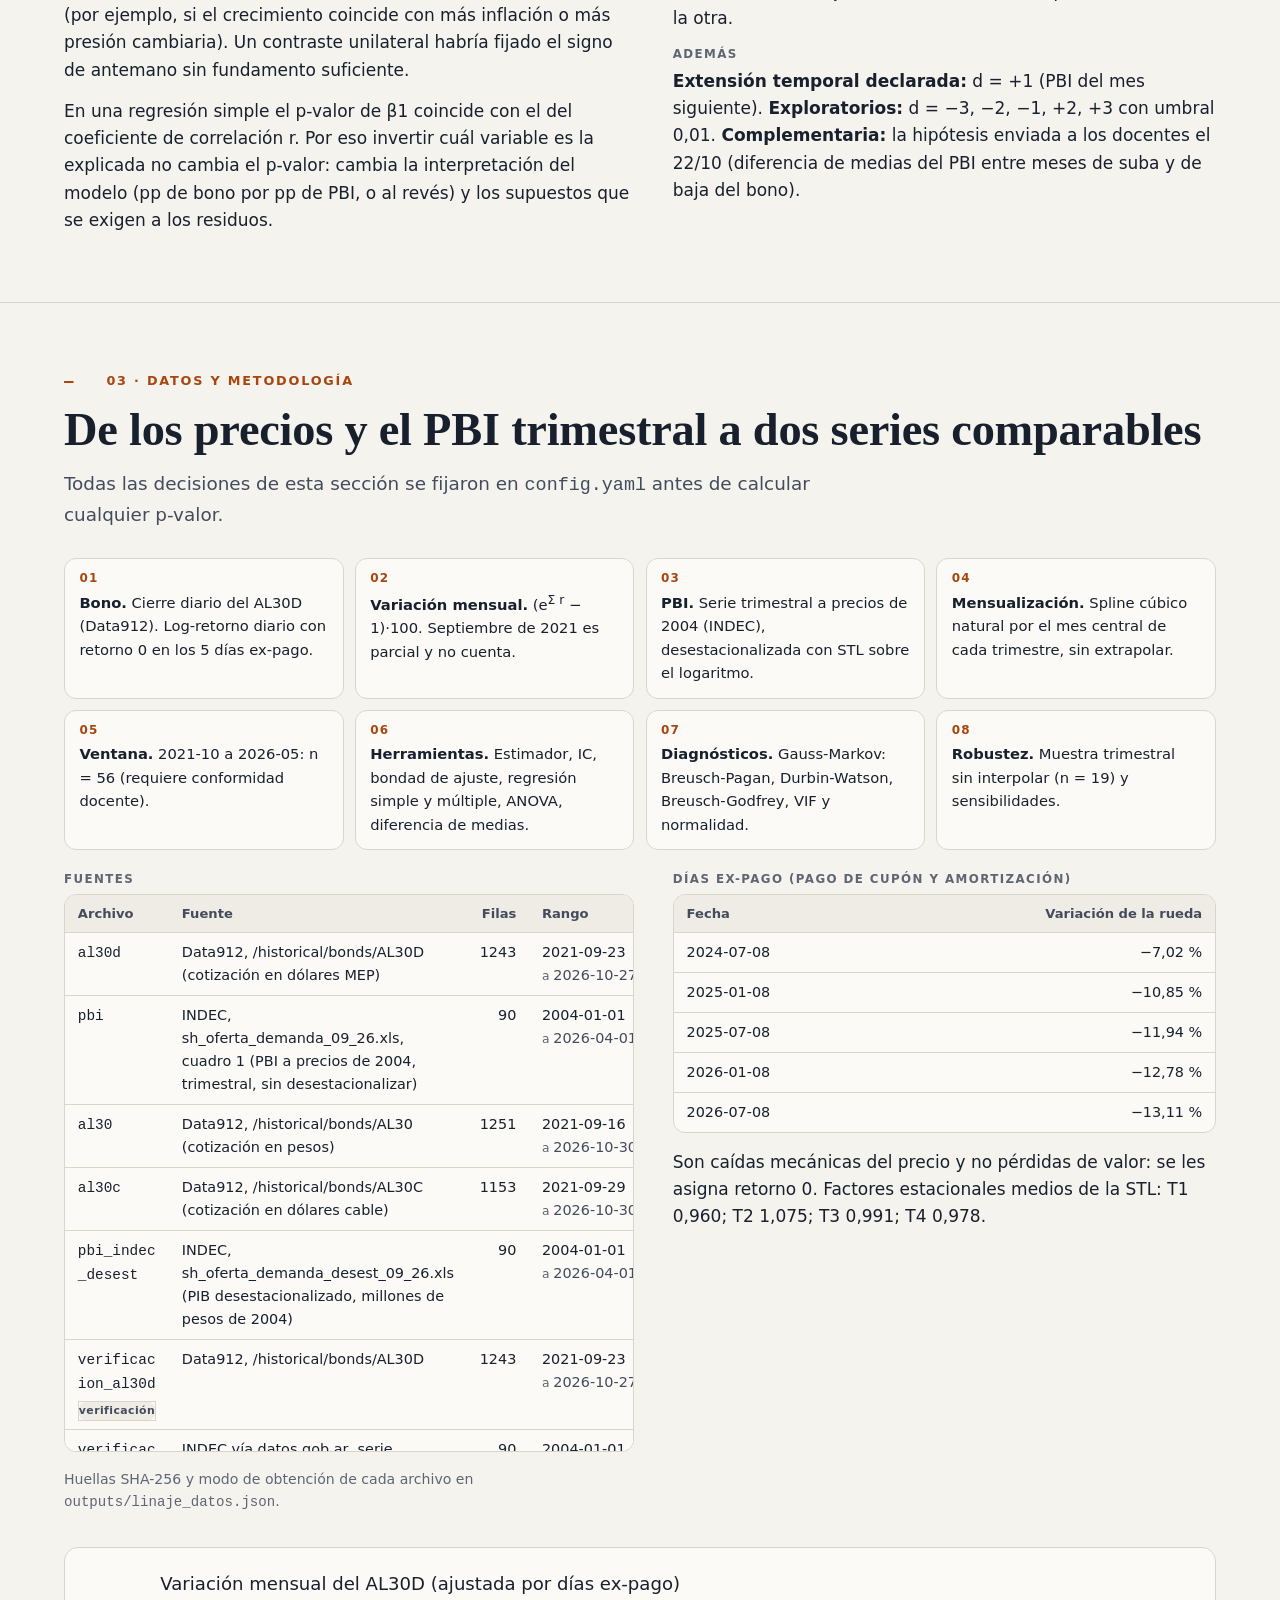
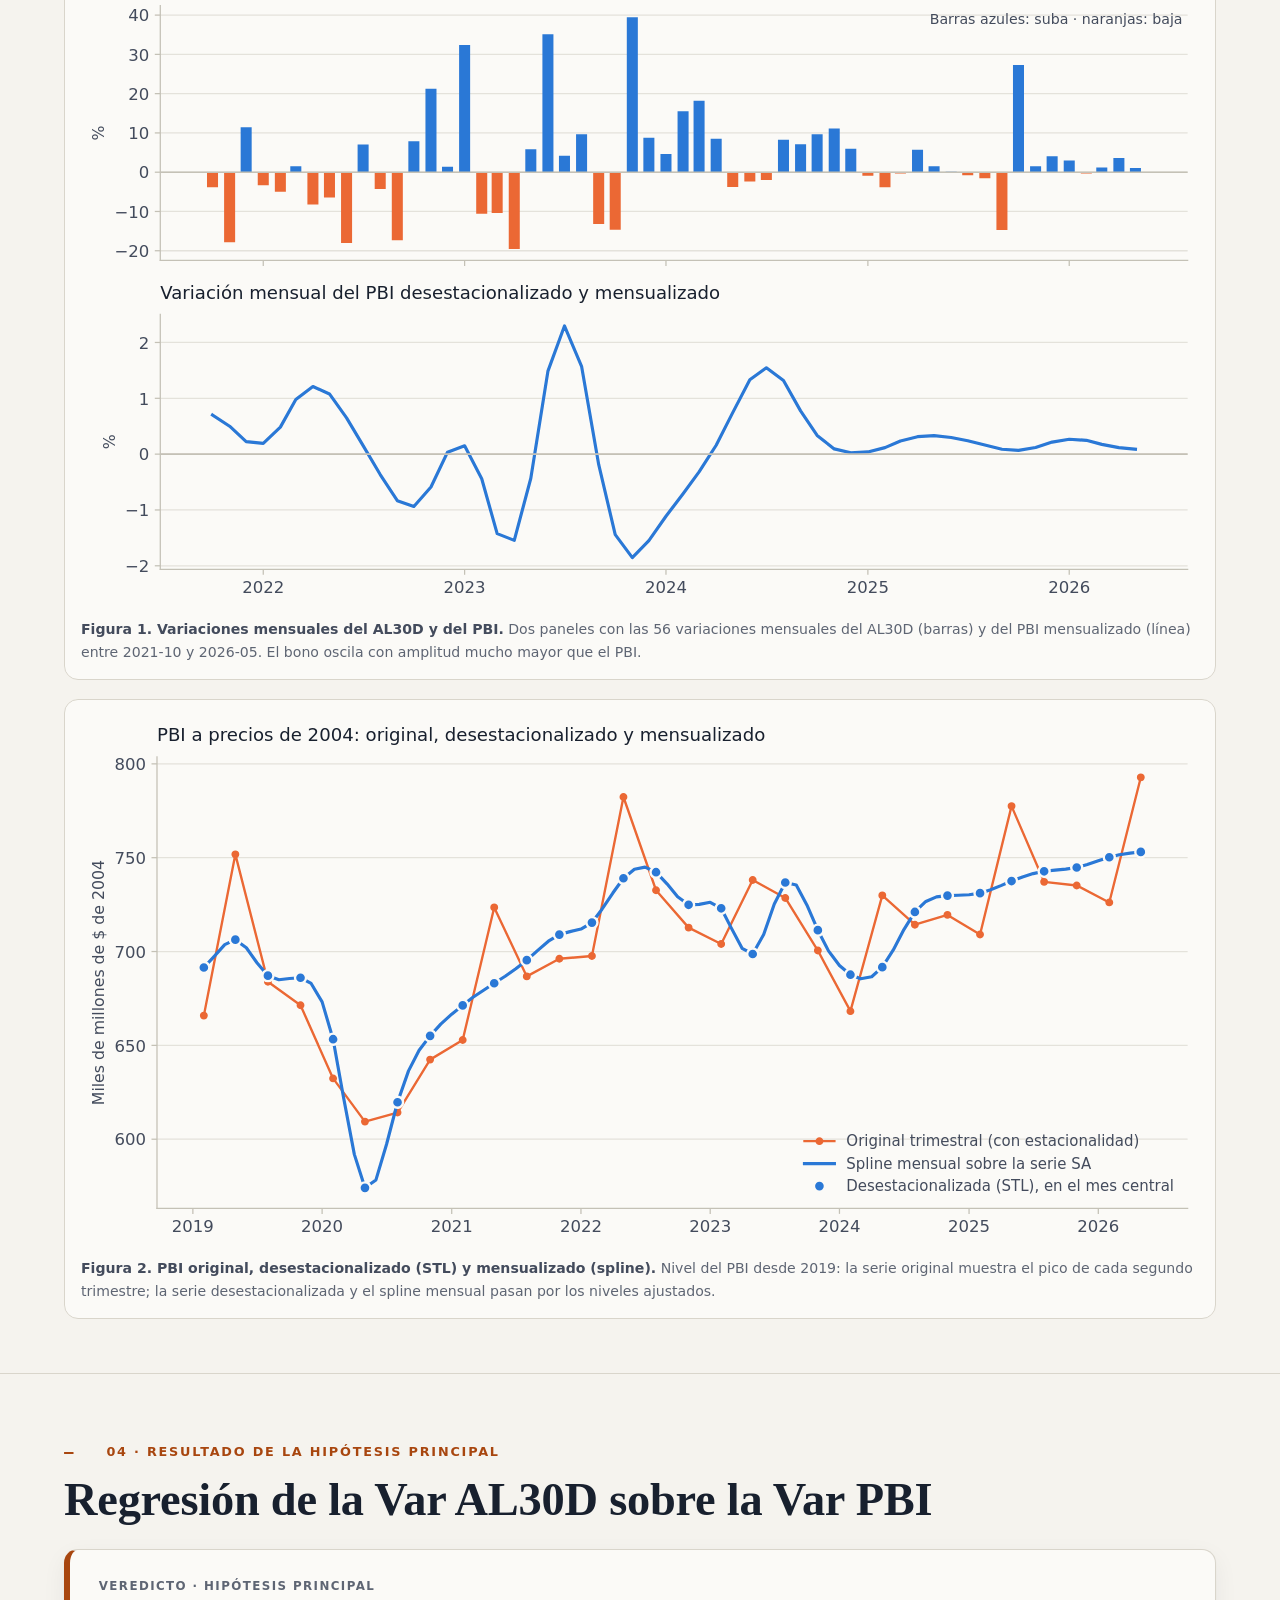
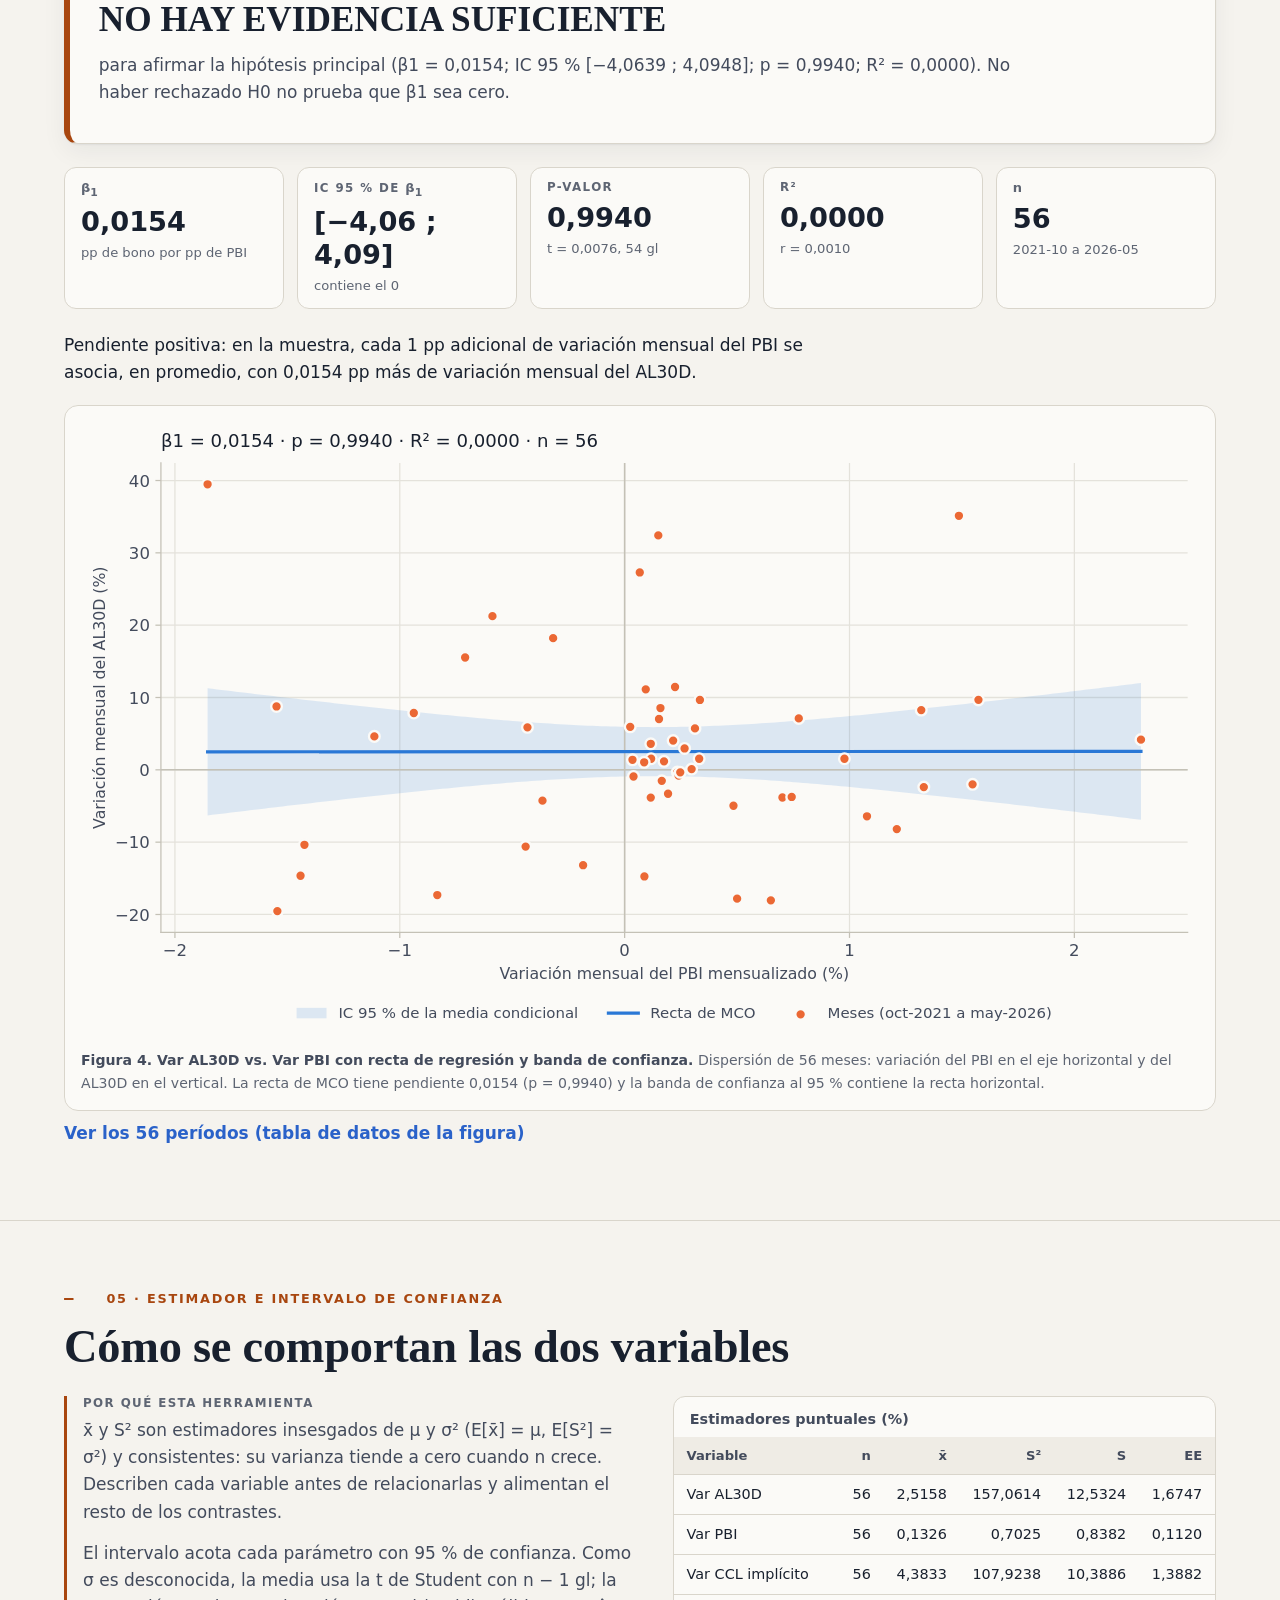
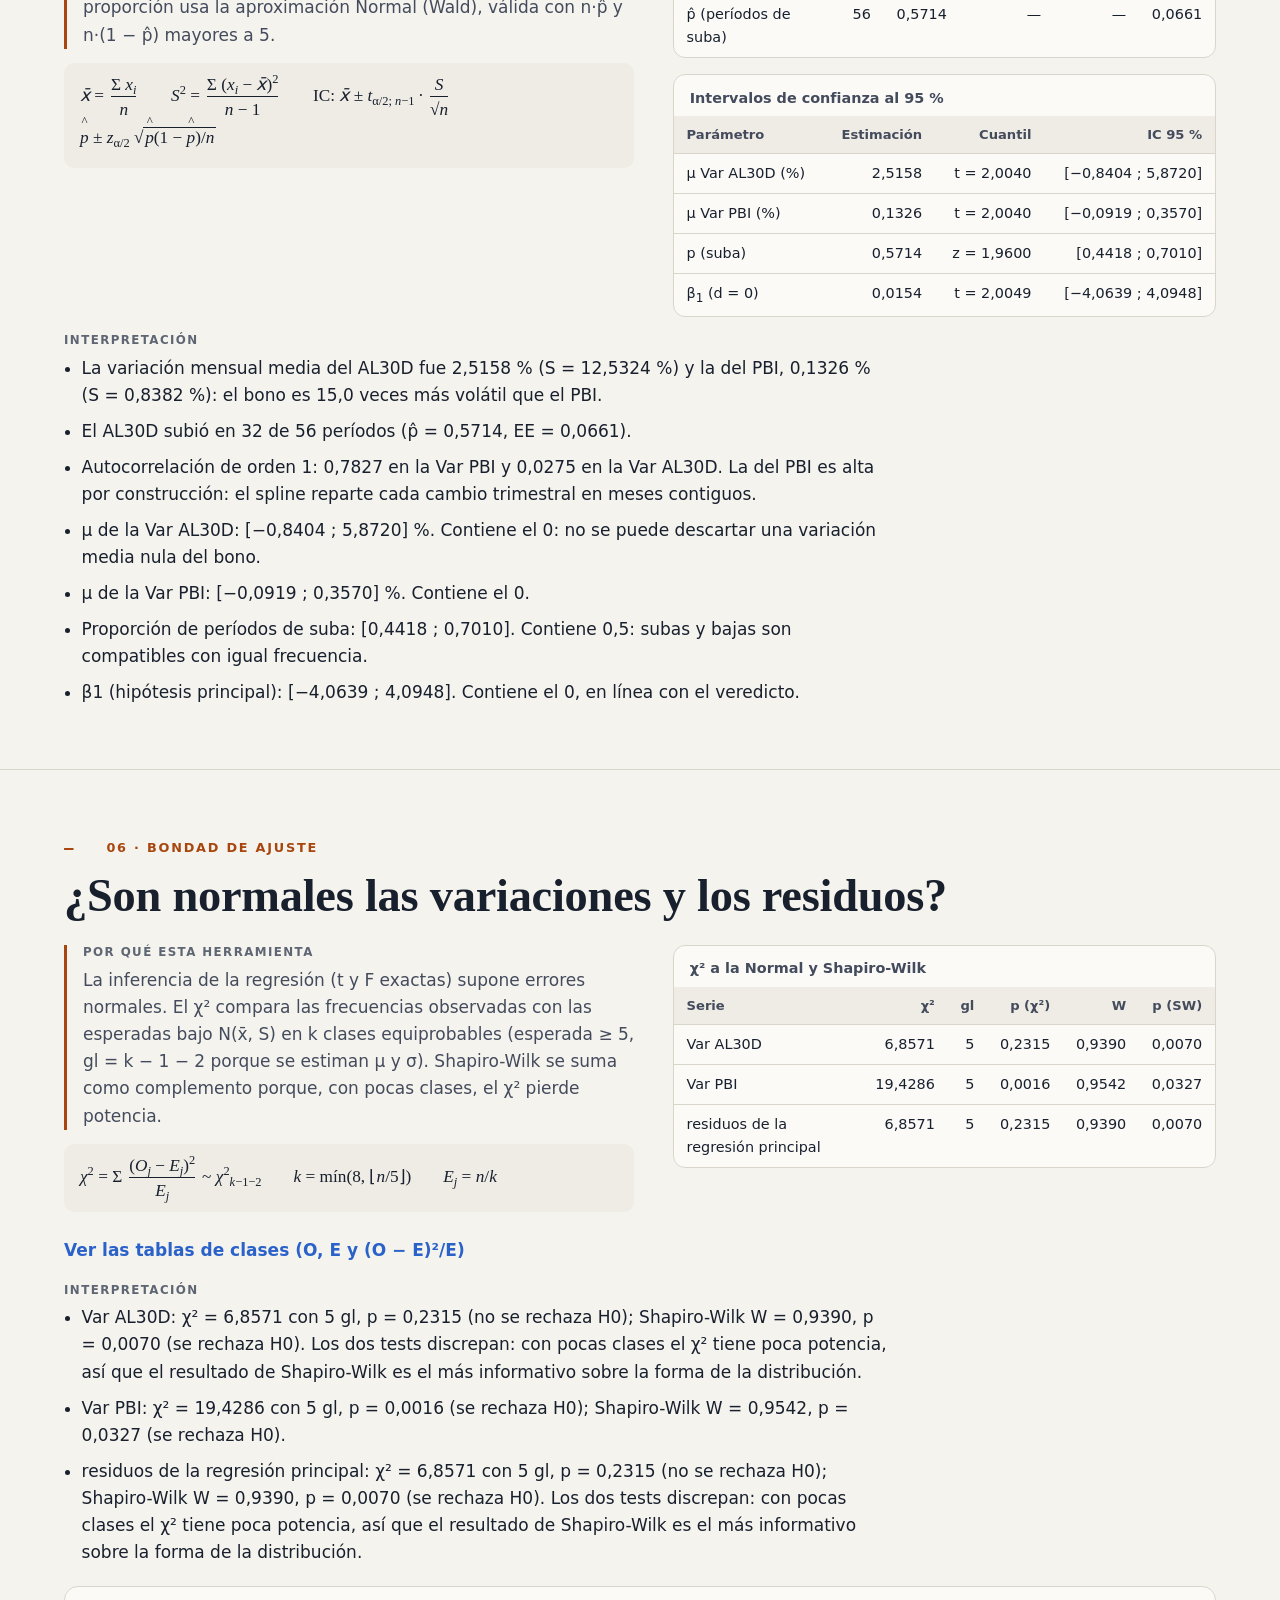
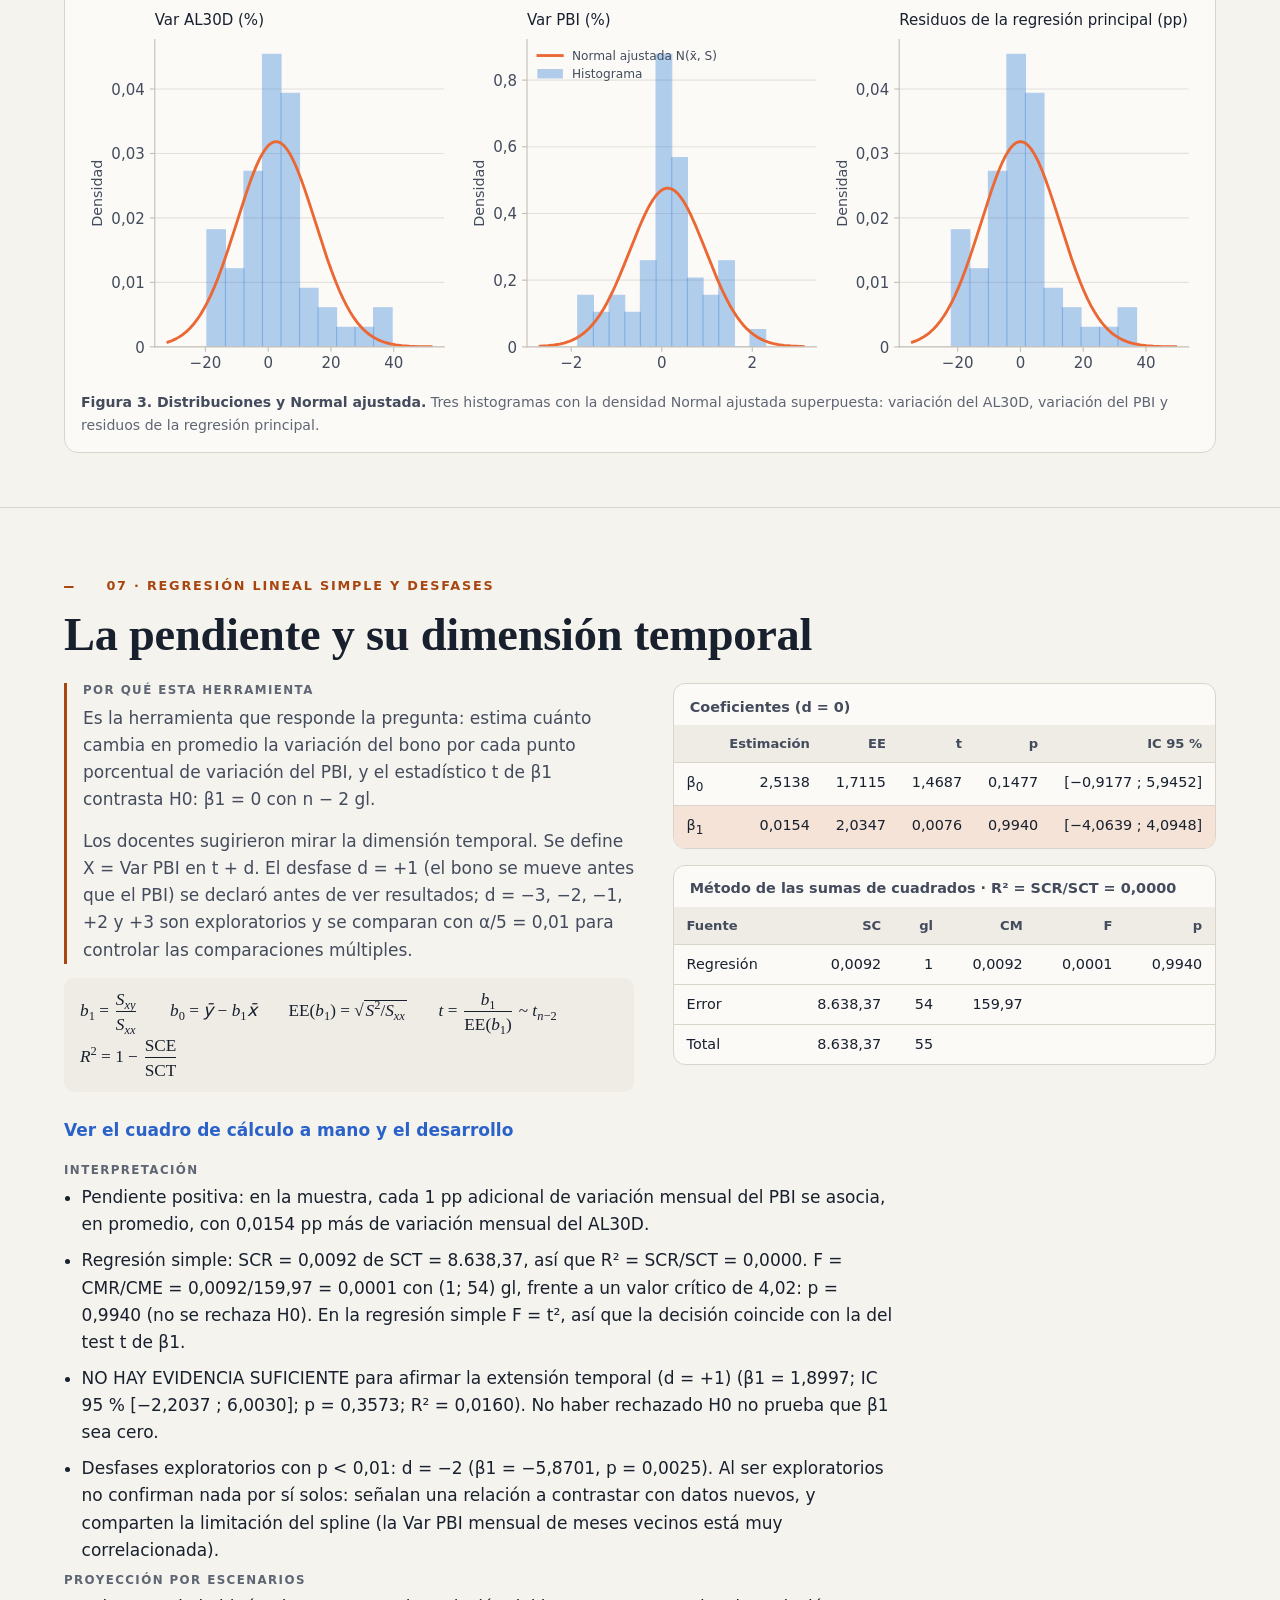
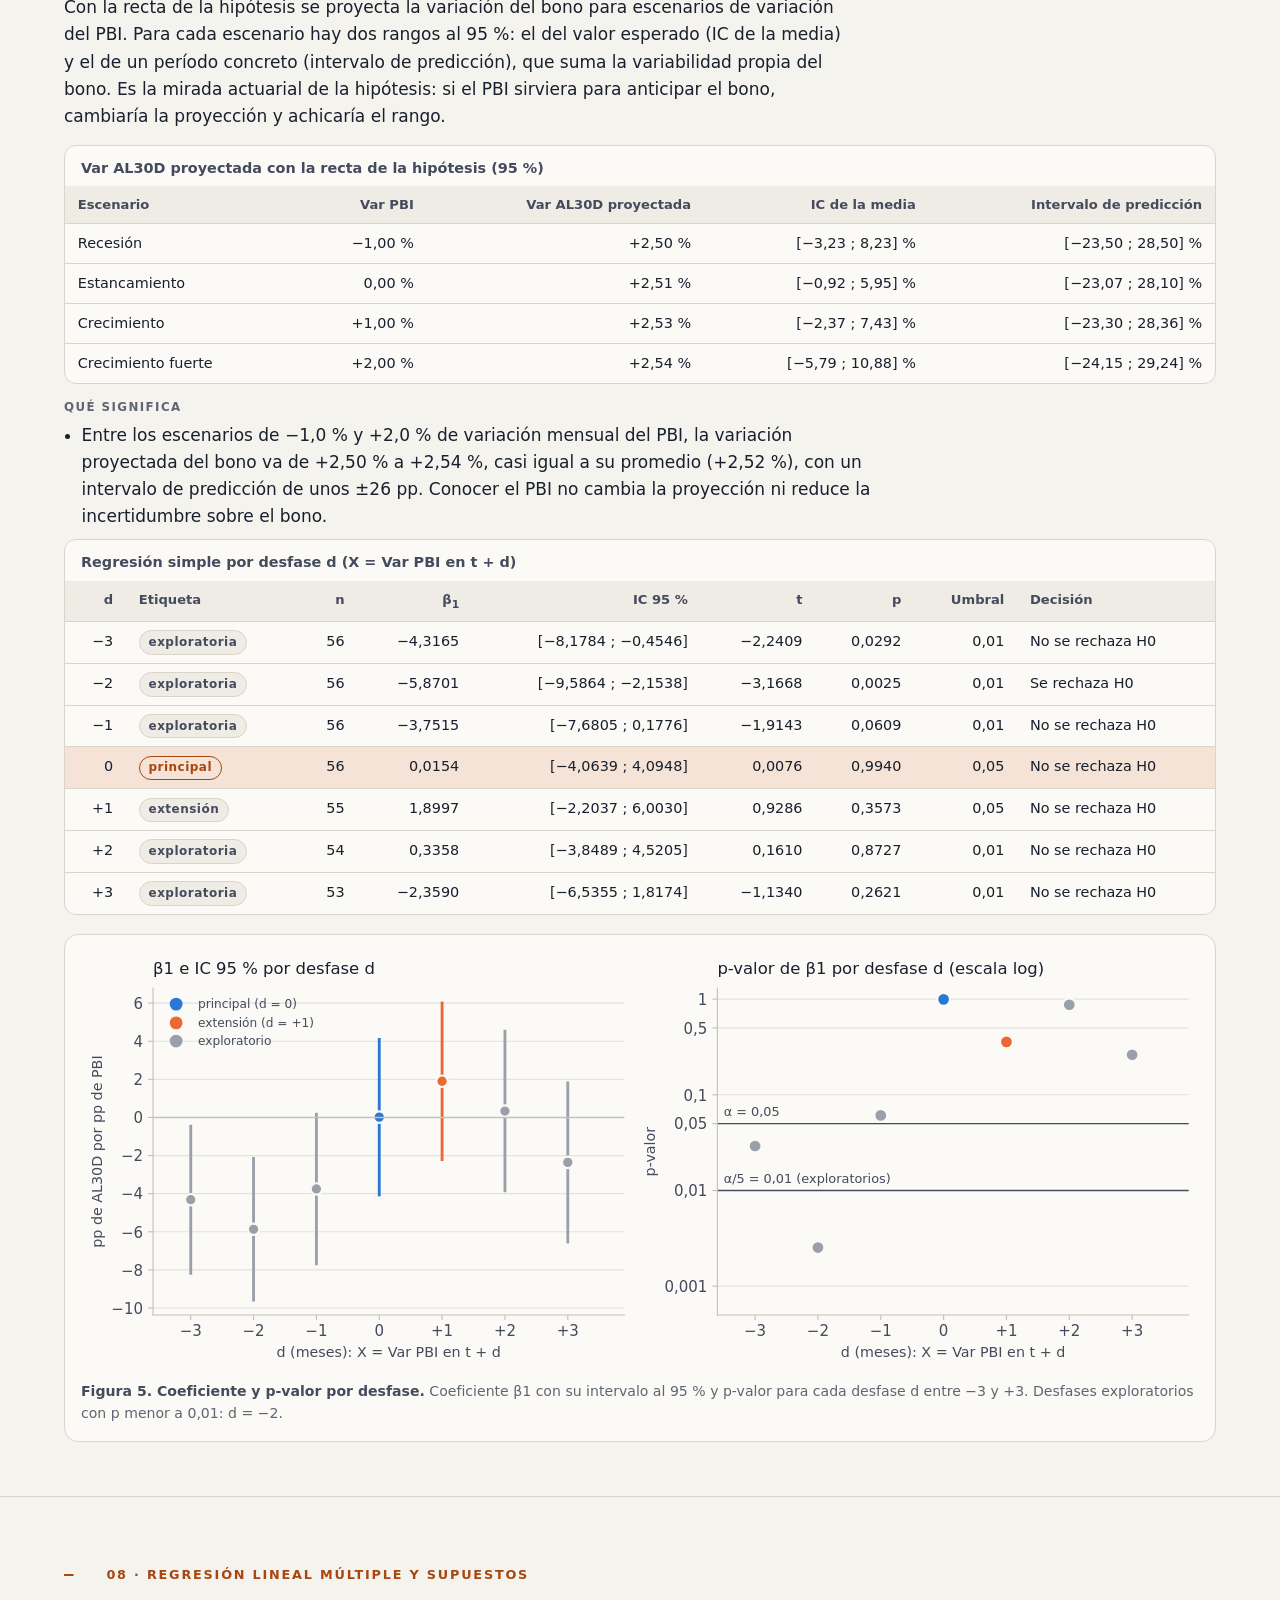
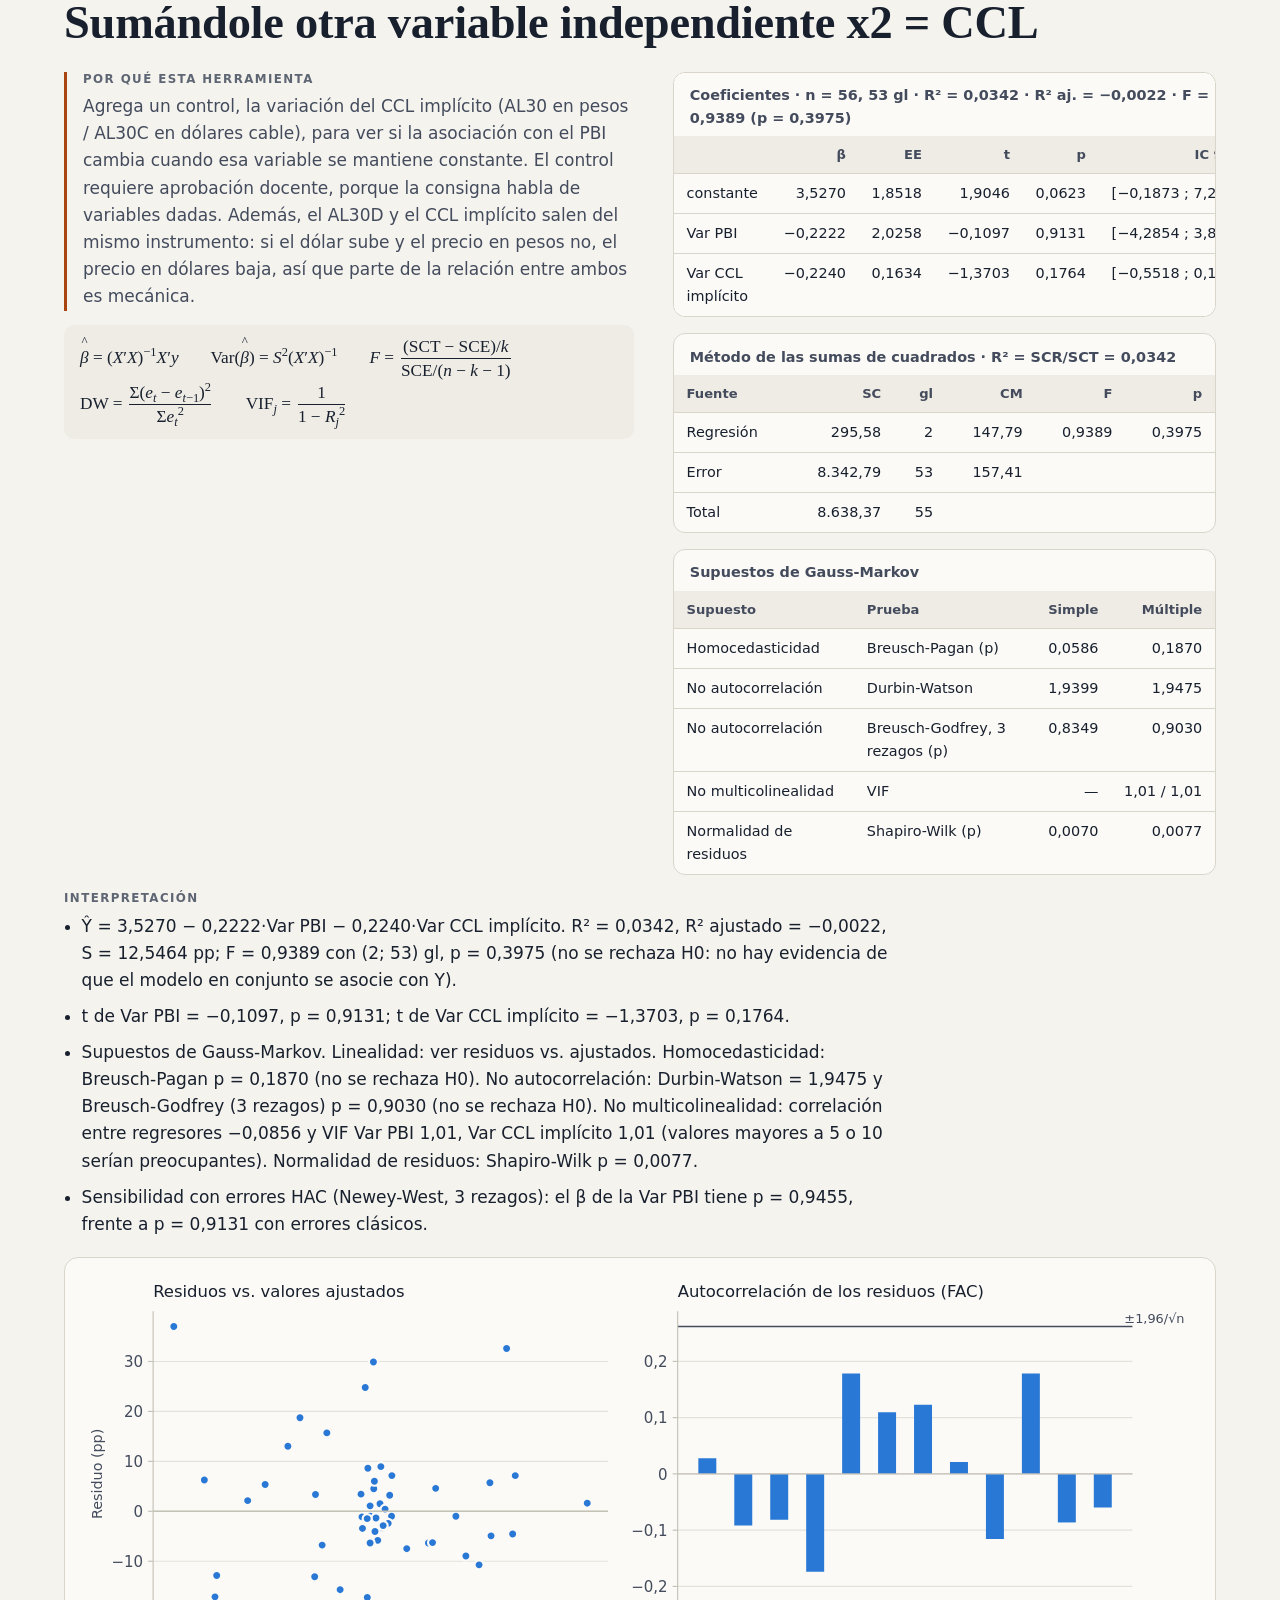
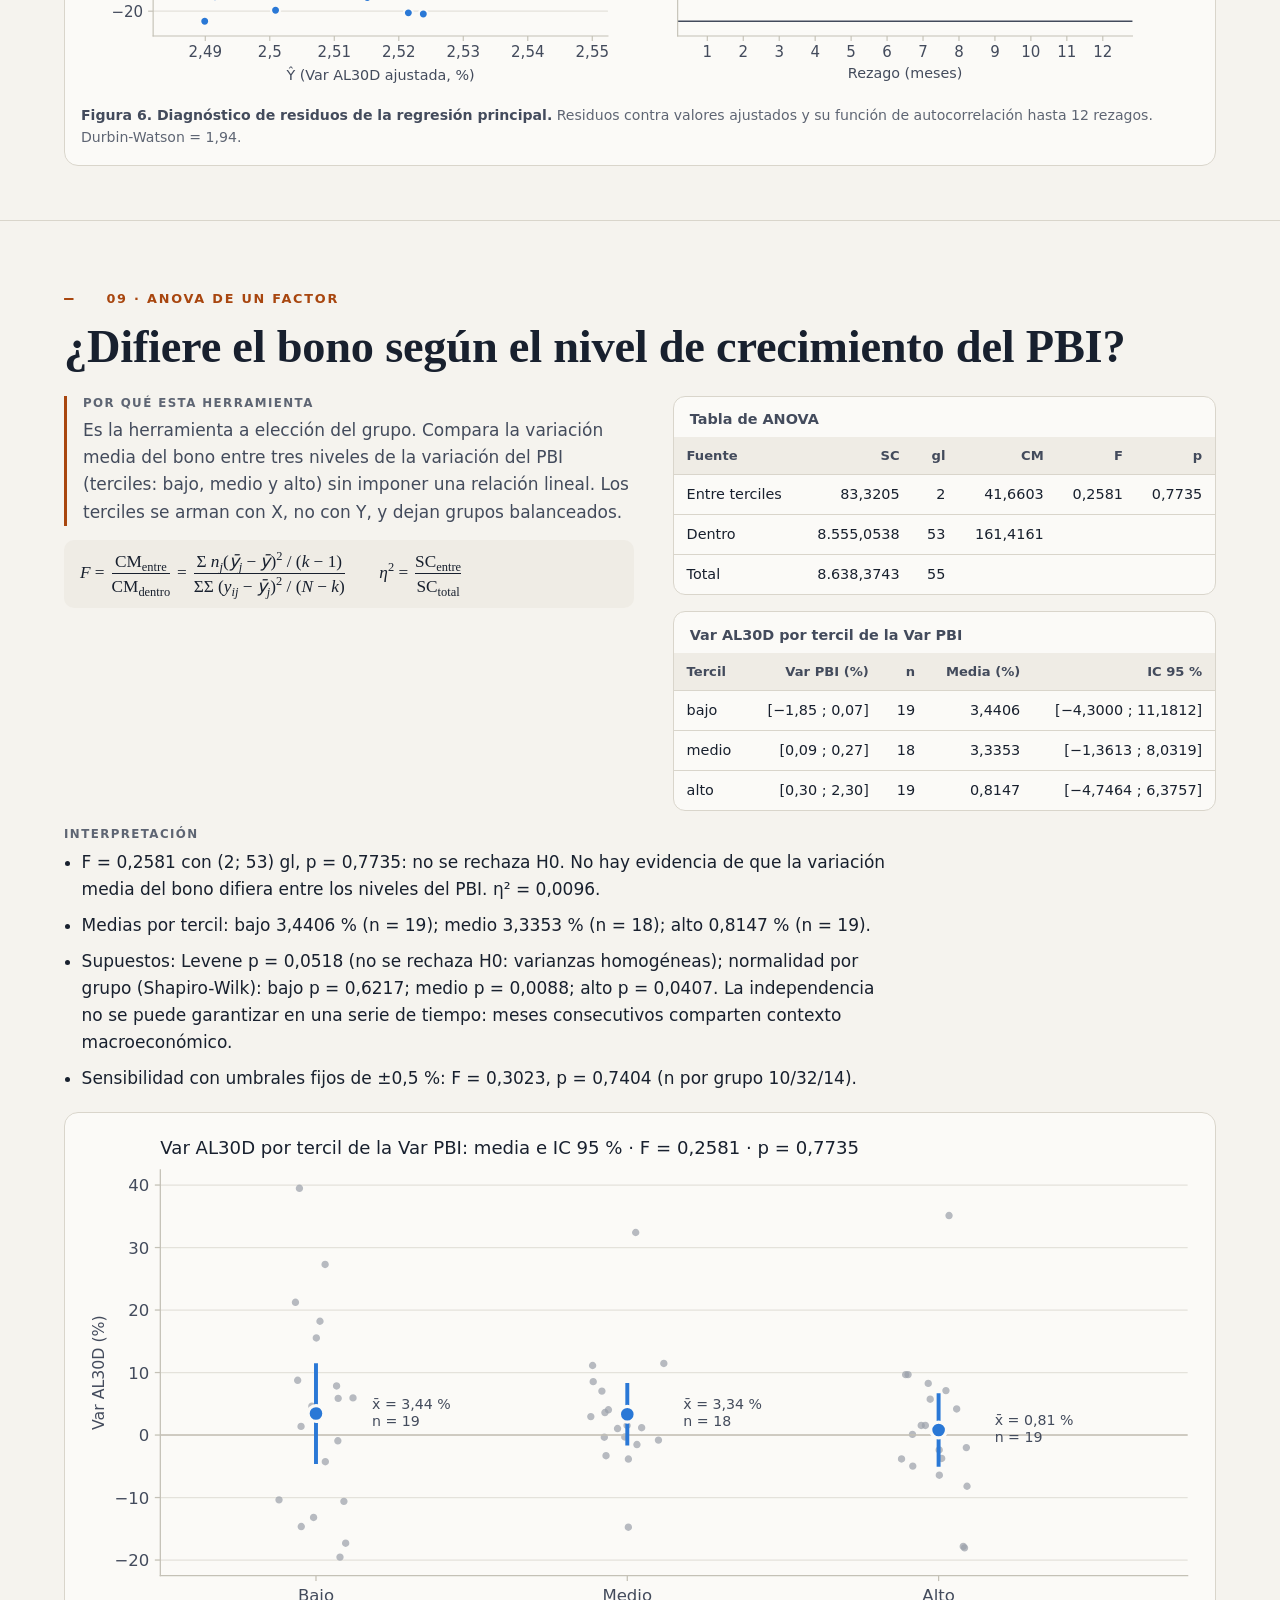
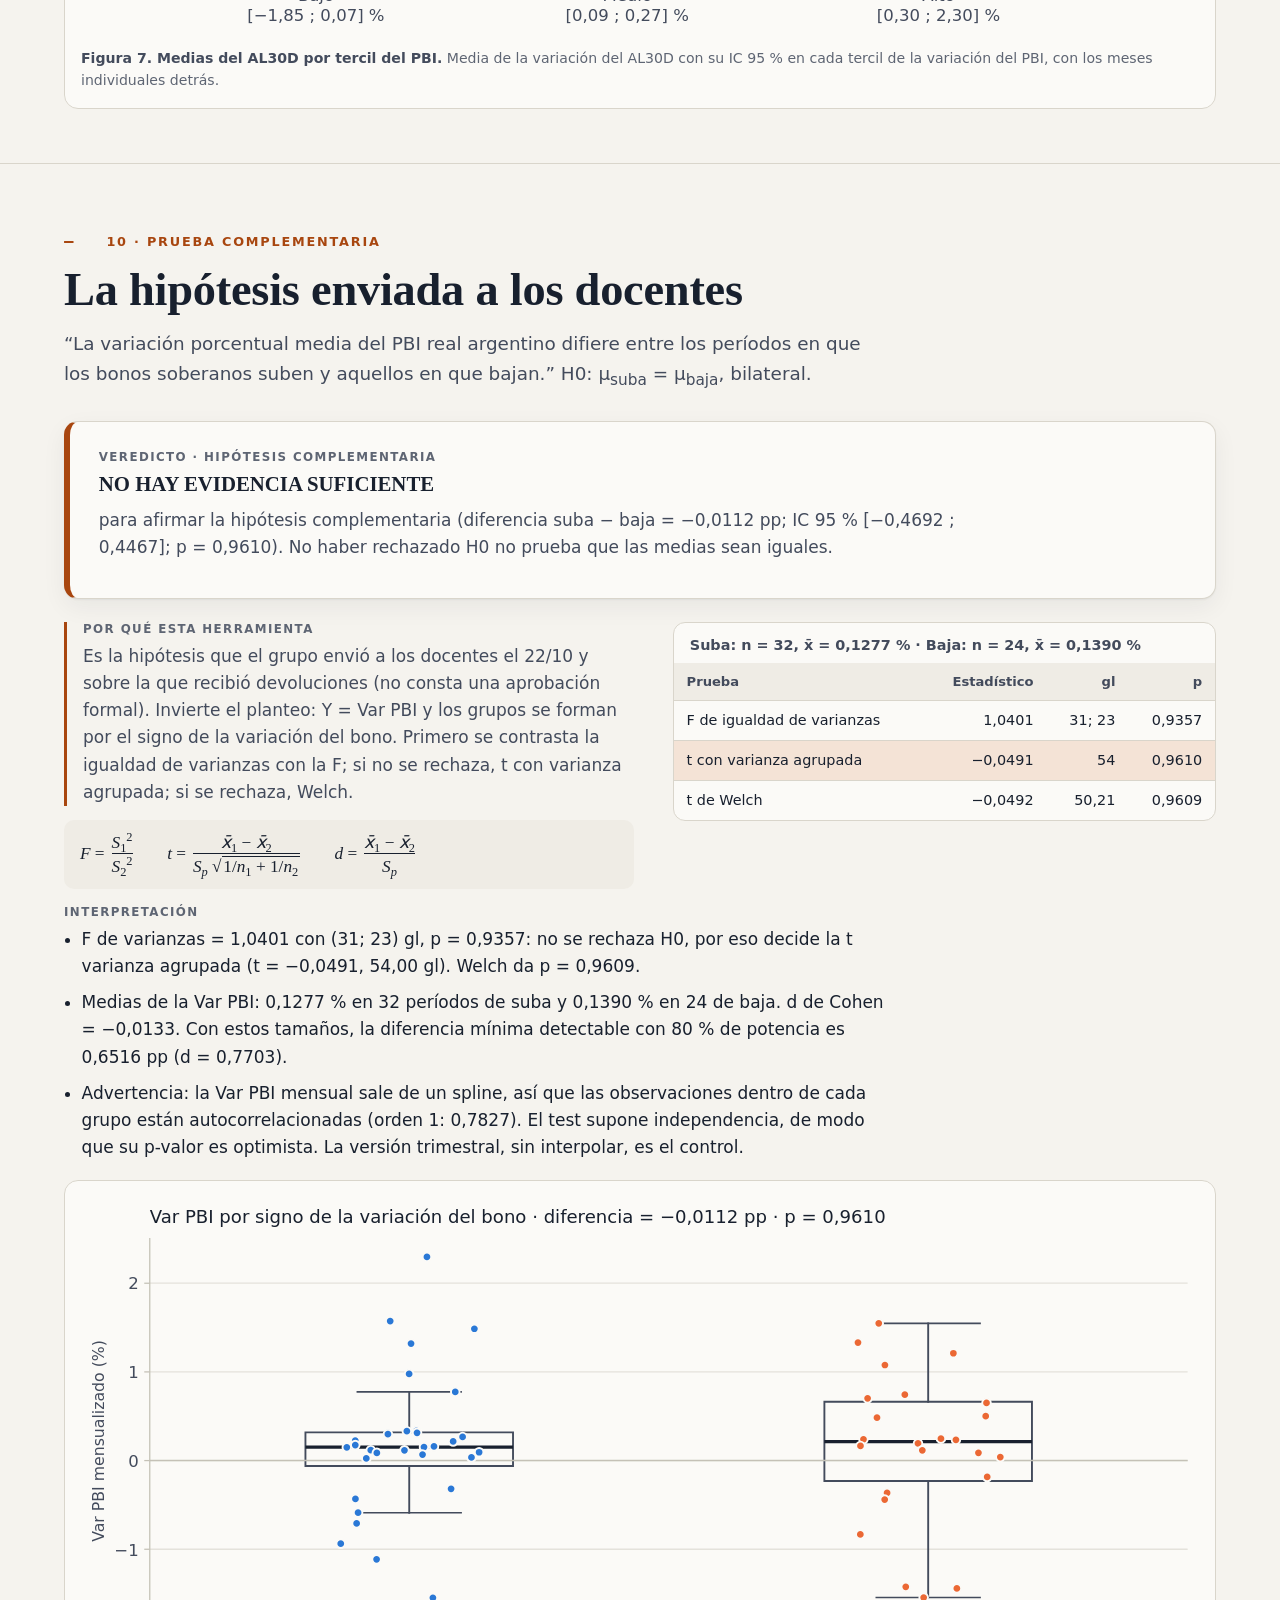
==== commit ac51dddc: "Integrantes: nombres completos y orden alfabético por apellido Maria Victoria Acebedo, Melina Antone" ====
--- a/docs/index.html
+++ b/docs/index.html
@@ -628,7 +628,7 @@
       <p class="portada__meta">Entrega: 12/11/2026</p>
       <div class="portada__grupo">
         <span class="etiqueta" style="color: var(--noche-tenue)">Grupo 1</span>
-        <ul><li><a class="integrante" href="https://www.linkedin.com/in/acebedomaria/" target="_blank" rel="noopener" aria-label="Maria Acevedo en LinkedIn (se abre en otra pestaña)">Maria Acevedo<svg class="icono" viewBox="0 0 24 24" aria-hidden="true" focusable="false"><path d="M20.45 20.45h-3.56v-5.57c0-1.33-.02-3.04-1.85-3.04-1.85 0-2.14 1.45-2.14 2.94v5.67H9.35V9h3.41v1.56h.05c.48-.9 1.64-1.85 3.37-1.85 3.6 0 4.27 2.37 4.27 5.46v6.28zM5.34 7.43a2.06 2.06 0 1 1 0-4.13 2.06 2.06 0 0 1 0 4.13zM7.12 20.45H3.56V9h3.56v11.45zM22.22 0H1.77C.79 0 0 .77 0 1.73v20.54C0 23.23.79 24 1.77 24h20.45c.98 0 1.78-.77 1.78-1.73V1.73C24 .77 23.2 0 22.22 0z"/></svg></a></li><li><a class="integrante" href="https://www.linkedin.com/in/matiasbellido/" target="_blank" rel="noopener" aria-label="Matías Rodrigo Bellido en LinkedIn (se abre en otra pestaña)">Matías Rodrigo Bellido<svg class="icono" viewBox="0 0 24 24" aria-hidden="true" focusable="false"><path d="M20.45 20.45h-3.56v-5.57c0-1.33-.02-3.04-1.85-3.04-1.85 0-2.14 1.45-2.14 2.94v5.67H9.35V9h3.41v1.56h.05c.48-.9 1.64-1.85 3.37-1.85 3.6 0 4.27 2.37 4.27 5.46v6.28zM5.34 7.43a2.06 2.06 0 1 1 0-4.13 2.06 2.06 0 0 1 0 4.13zM7.12 20.45H3.56V9h3.56v11.45zM22.22 0H1.77C.79 0 0 .77 0 1.73v20.54C0 23.23.79 24 1.77 24h20.45c.98 0 1.78-.77 1.78-1.73V1.73C24 .77 23.2 0 22.22 0z"/></svg></a></li><li><a class="integrante" href="https://www.linkedin.com/in/melina-antonella-escalante-4870a1288/" target="_blank" rel="noopener" aria-label="Melina Escalante en LinkedIn (se abre en otra pestaña)">Melina Escalante<svg class="icono" viewBox="0 0 24 24" aria-hidden="true" focusable="false"><path d="M20.45 20.45h-3.56v-5.57c0-1.33-.02-3.04-1.85-3.04-1.85 0-2.14 1.45-2.14 2.94v5.67H9.35V9h3.41v1.56h.05c.48-.9 1.64-1.85 3.37-1.85 3.6 0 4.27 2.37 4.27 5.46v6.28zM5.34 7.43a2.06 2.06 0 1 1 0-4.13 2.06 2.06 0 0 1 0 4.13zM7.12 20.45H3.56V9h3.56v11.45zM22.22 0H1.77C.79 0 0 .77 0 1.73v20.54C0 23.23.79 24 1.77 24h20.45c.98 0 1.78-.77 1.78-1.73V1.73C24 .77 23.2 0 22.22 0z"/></svg></a></li><li><a class="integrante" href="https://www.linkedin.com/in/luka-santino-orpianesi-45673a24a/" target="_blank" rel="noopener" aria-label="Luka Orpianesi en LinkedIn (se abre en otra pestaña)">Luka Orpianesi<svg class="icono" viewBox="0 0 24 24" aria-hidden="true" focusable="false"><path d="M20.45 20.45h-3.56v-5.57c0-1.33-.02-3.04-1.85-3.04-1.85 0-2.14 1.45-2.14 2.94v5.67H9.35V9h3.41v1.56h.05c.48-.9 1.64-1.85 3.37-1.85 3.6 0 4.27 2.37 4.27 5.46v6.28zM5.34 7.43a2.06 2.06 0 1 1 0-4.13 2.06 2.06 0 0 1 0 4.13zM7.12 20.45H3.56V9h3.56v11.45zM22.22 0H1.77C.79 0 0 .77 0 1.73v20.54C0 23.23.79 24 1.77 24h20.45c.98 0 1.78-.77 1.78-1.73V1.73C24 .77 23.2 0 22.22 0z"/></svg></a></li><li><a class="integrante" href="https://www.linkedin.com/in/manuel-rodriguez-a8368631b/" target="_blank" rel="noopener" aria-label="Manuel Rodriguez en LinkedIn (se abre en otra pestaña)">Manuel Rodriguez<svg class="icono" viewBox="0 0 24 24" aria-hidden="true" focusable="false"><path d="M20.45 20.45h-3.56v-5.57c0-1.33-.02-3.04-1.85-3.04-1.85 0-2.14 1.45-2.14 2.94v5.67H9.35V9h3.41v1.56h.05c.48-.9 1.64-1.85 3.37-1.85 3.6 0 4.27 2.37 4.27 5.46v6.28zM5.34 7.43a2.06 2.06 0 1 1 0-4.13 2.06 2.06 0 0 1 0 4.13zM7.12 20.45H3.56V9h3.56v11.45zM22.22 0H1.77C.79 0 0 .77 0 1.73v20.54C0 23.23.79 24 1.77 24h20.45c.98 0 1.78-.77 1.78-1.73V1.73C24 .77 23.2 0 22.22 0z"/></svg></a></li></ul>
+        <ul><li><a class="integrante" href="https://www.linkedin.com/in/acebedomaria/" target="_blank" rel="noopener" aria-label="Maria Victoria Acebedo en LinkedIn (se abre en otra pestaña)">Maria Victoria Acebedo<svg class="icono" viewBox="0 0 24 24" aria-hidden="true" focusable="false"><path d="M20.45 20.45h-3.56v-5.57c0-1.33-.02-3.04-1.85-3.04-1.85 0-2.14 1.45-2.14 2.94v5.67H9.35V9h3.41v1.56h.05c.48-.9 1.64-1.85 3.37-1.85 3.6 0 4.27 2.37 4.27 5.46v6.28zM5.34 7.43a2.06 2.06 0 1 1 0-4.13 2.06 2.06 0 0 1 0 4.13zM7.12 20.45H3.56V9h3.56v11.45zM22.22 0H1.77C.79 0 0 .77 0 1.73v20.54C0 23.23.79 24 1.77 24h20.45c.98 0 1.78-.77 1.78-1.73V1.73C24 .77 23.2 0 22.22 0z"/></svg></a></li><li><a class="integrante" href="https://www.linkedin.com/in/matiasbellido/" target="_blank" rel="noopener" aria-label="Matías Rodrigo Bellido en LinkedIn (se abre en otra pestaña)">Matías Rodrigo Bellido<svg class="icono" viewBox="0 0 24 24" aria-hidden="true" focusable="false"><path d="M20.45 20.45h-3.56v-5.57c0-1.33-.02-3.04-1.85-3.04-1.85 0-2.14 1.45-2.14 2.94v5.67H9.35V9h3.41v1.56h.05c.48-.9 1.64-1.85 3.37-1.85 3.6 0 4.27 2.37 4.27 5.46v6.28zM5.34 7.43a2.06 2.06 0 1 1 0-4.13 2.06 2.06 0 0 1 0 4.13zM7.12 20.45H3.56V9h3.56v11.45zM22.22 0H1.77C.79 0 0 .77 0 1.73v20.54C0 23.23.79 24 1.77 24h20.45c.98 0 1.78-.77 1.78-1.73V1.73C24 .77 23.2 0 22.22 0z"/></svg></a></li><li><a class="integrante" href="https://www.linkedin.com/in/melina-antonella-escalante-4870a1288/" target="_blank" rel="noopener" aria-label="Melina Antonella Escalante en LinkedIn (se abre en otra pestaña)">Melina Antonella Escalante<svg class="icono" viewBox="0 0 24 24" aria-hidden="true" focusable="false"><path d="M20.45 20.45h-3.56v-5.57c0-1.33-.02-3.04-1.85-3.04-1.85 0-2.14 1.45-2.14 2.94v5.67H9.35V9h3.41v1.56h.05c.48-.9 1.64-1.85 3.37-1.85 3.6 0 4.27 2.37 4.27 5.46v6.28zM5.34 7.43a2.06 2.06 0 1 1 0-4.13 2.06 2.06 0 0 1 0 4.13zM7.12 20.45H3.56V9h3.56v11.45zM22.22 0H1.77C.79 0 0 .77 0 1.73v20.54C0 23.23.79 24 1.77 24h20.45c.98 0 1.78-.77 1.78-1.73V1.73C24 .77 23.2 0 22.22 0z"/></svg></a></li><li><a class="integrante" href="https://www.linkedin.com/in/luka-santino-orpianesi-45673a24a/" target="_blank" rel="noopener" aria-label="Luka Santino Orpianesi en LinkedIn (se abre en otra pestaña)">Luka Santino Orpianesi<svg class="icono" viewBox="0 0 24 24" aria-hidden="true" focusable="false"><path d="M20.45 20.45h-3.56v-5.57c0-1.33-.02-3.04-1.85-3.04-1.85 0-2.14 1.45-2.14 2.94v5.67H9.35V9h3.41v1.56h.05c.48-.9 1.64-1.85 3.37-1.85 3.6 0 4.27 2.37 4.27 5.46v6.28zM5.34 7.43a2.06 2.06 0 1 1 0-4.13 2.06 2.06 0 0 1 0 4.13zM7.12 20.45H3.56V9h3.56v11.45zM22.22 0H1.77C.79 0 0 .77 0 1.73v20.54C0 23.23.79 24 1.77 24h20.45c.98 0 1.78-.77 1.78-1.73V1.73C24 .77 23.2 0 22.22 0z"/></svg></a></li><li><a class="integrante" href="https://www.linkedin.com/in/manuel-rodriguez-a8368631b/" target="_blank" rel="noopener" aria-label="Manuel Rodriguez en LinkedIn (se abre en otra pestaña)">Manuel Rodriguez<svg class="icono" viewBox="0 0 24 24" aria-hidden="true" focusable="false"><path d="M20.45 20.45h-3.56v-5.57c0-1.33-.02-3.04-1.85-3.04-1.85 0-2.14 1.45-2.14 2.94v5.67H9.35V9h3.41v1.56h.05c.48-.9 1.64-1.85 3.37-1.85 3.6 0 4.27 2.37 4.27 5.46v6.28zM5.34 7.43a2.06 2.06 0 1 1 0-4.13 2.06 2.06 0 0 1 0 4.13zM7.12 20.45H3.56V9h3.56v11.45zM22.22 0H1.77C.79 0 0 .77 0 1.73v20.54C0 23.23.79 24 1.77 24h20.45c.98 0 1.78-.77 1.78-1.73V1.73C24 .77 23.2 0 22.22 0z"/></svg></a></li></ul>
       </div>
       <p class="portada__pista no-imprimir">Avanzá con <kbd>→</kbd> o <kbd>Av Pág</kbd>; retrocedé con <kbd>←</kbd> o <kbd>Re Pág</kbd>. El índice está arriba, en la sección actual.</p>
     </div>
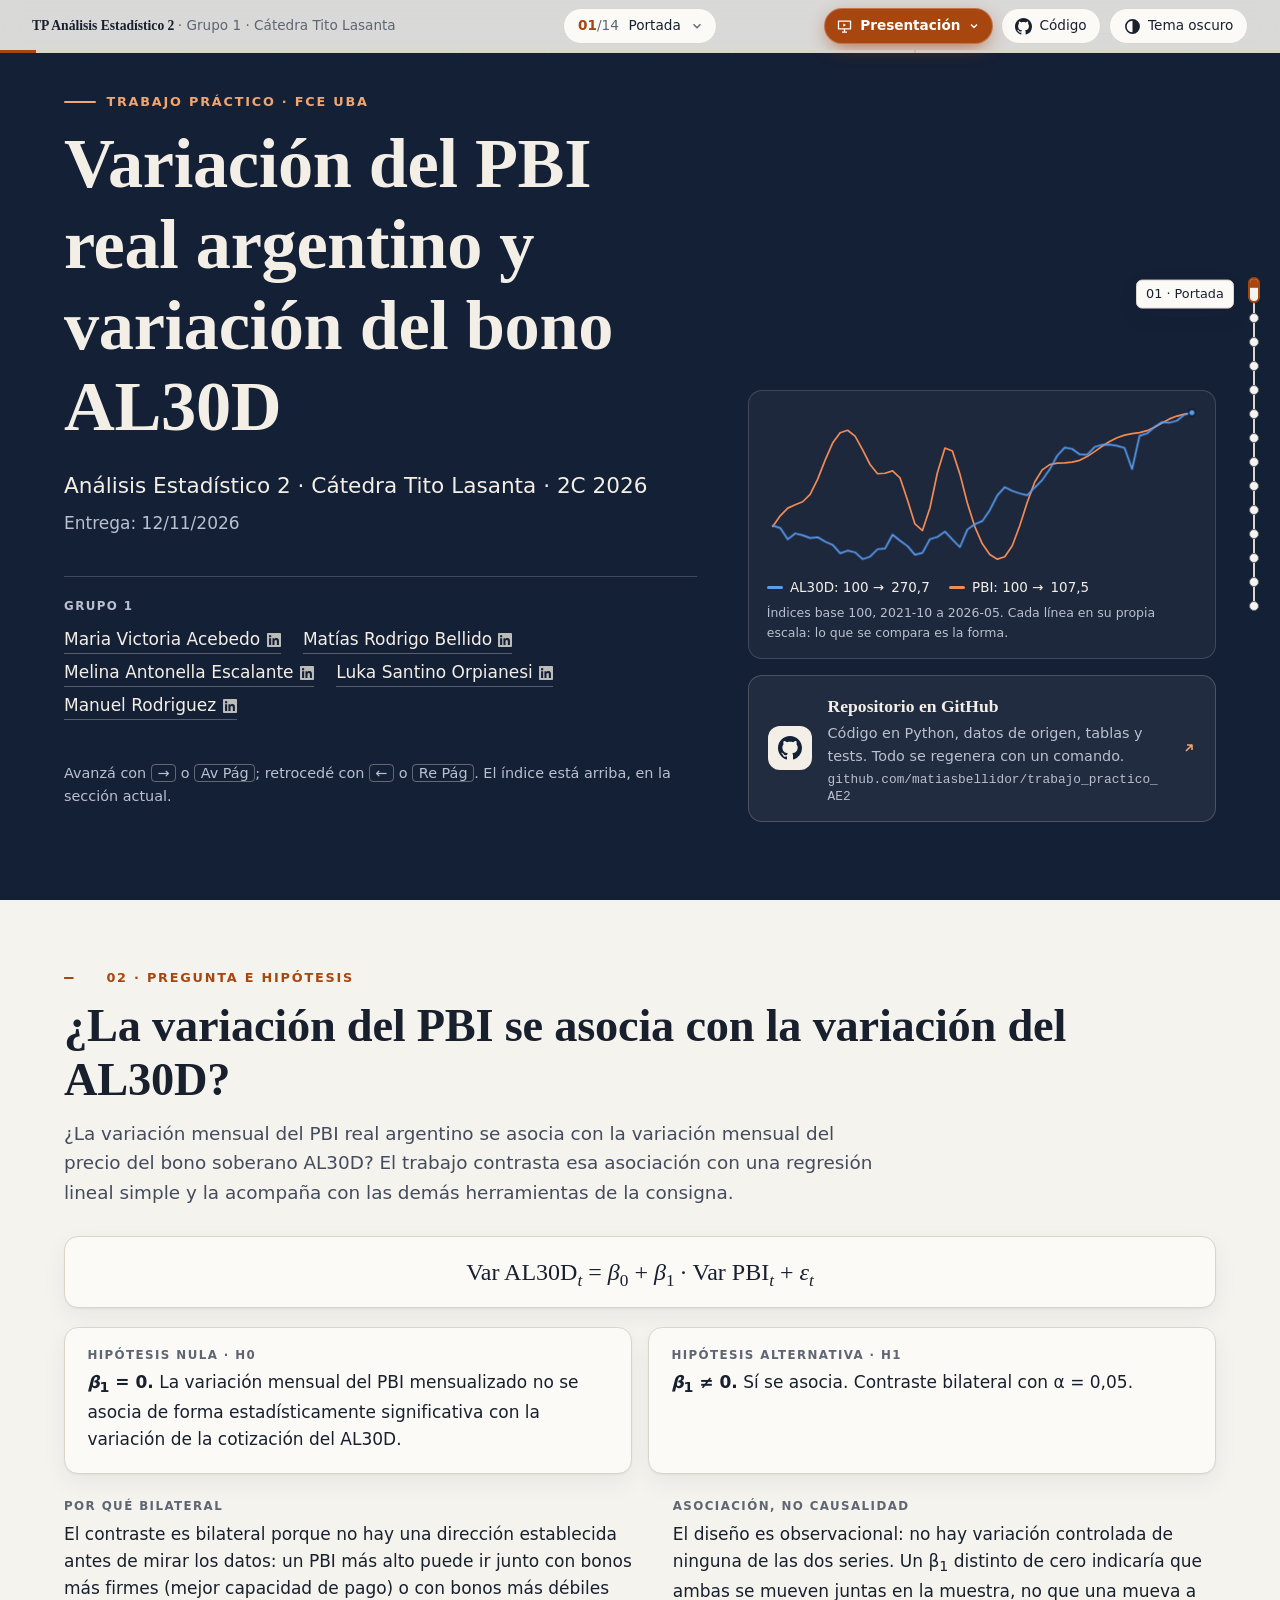
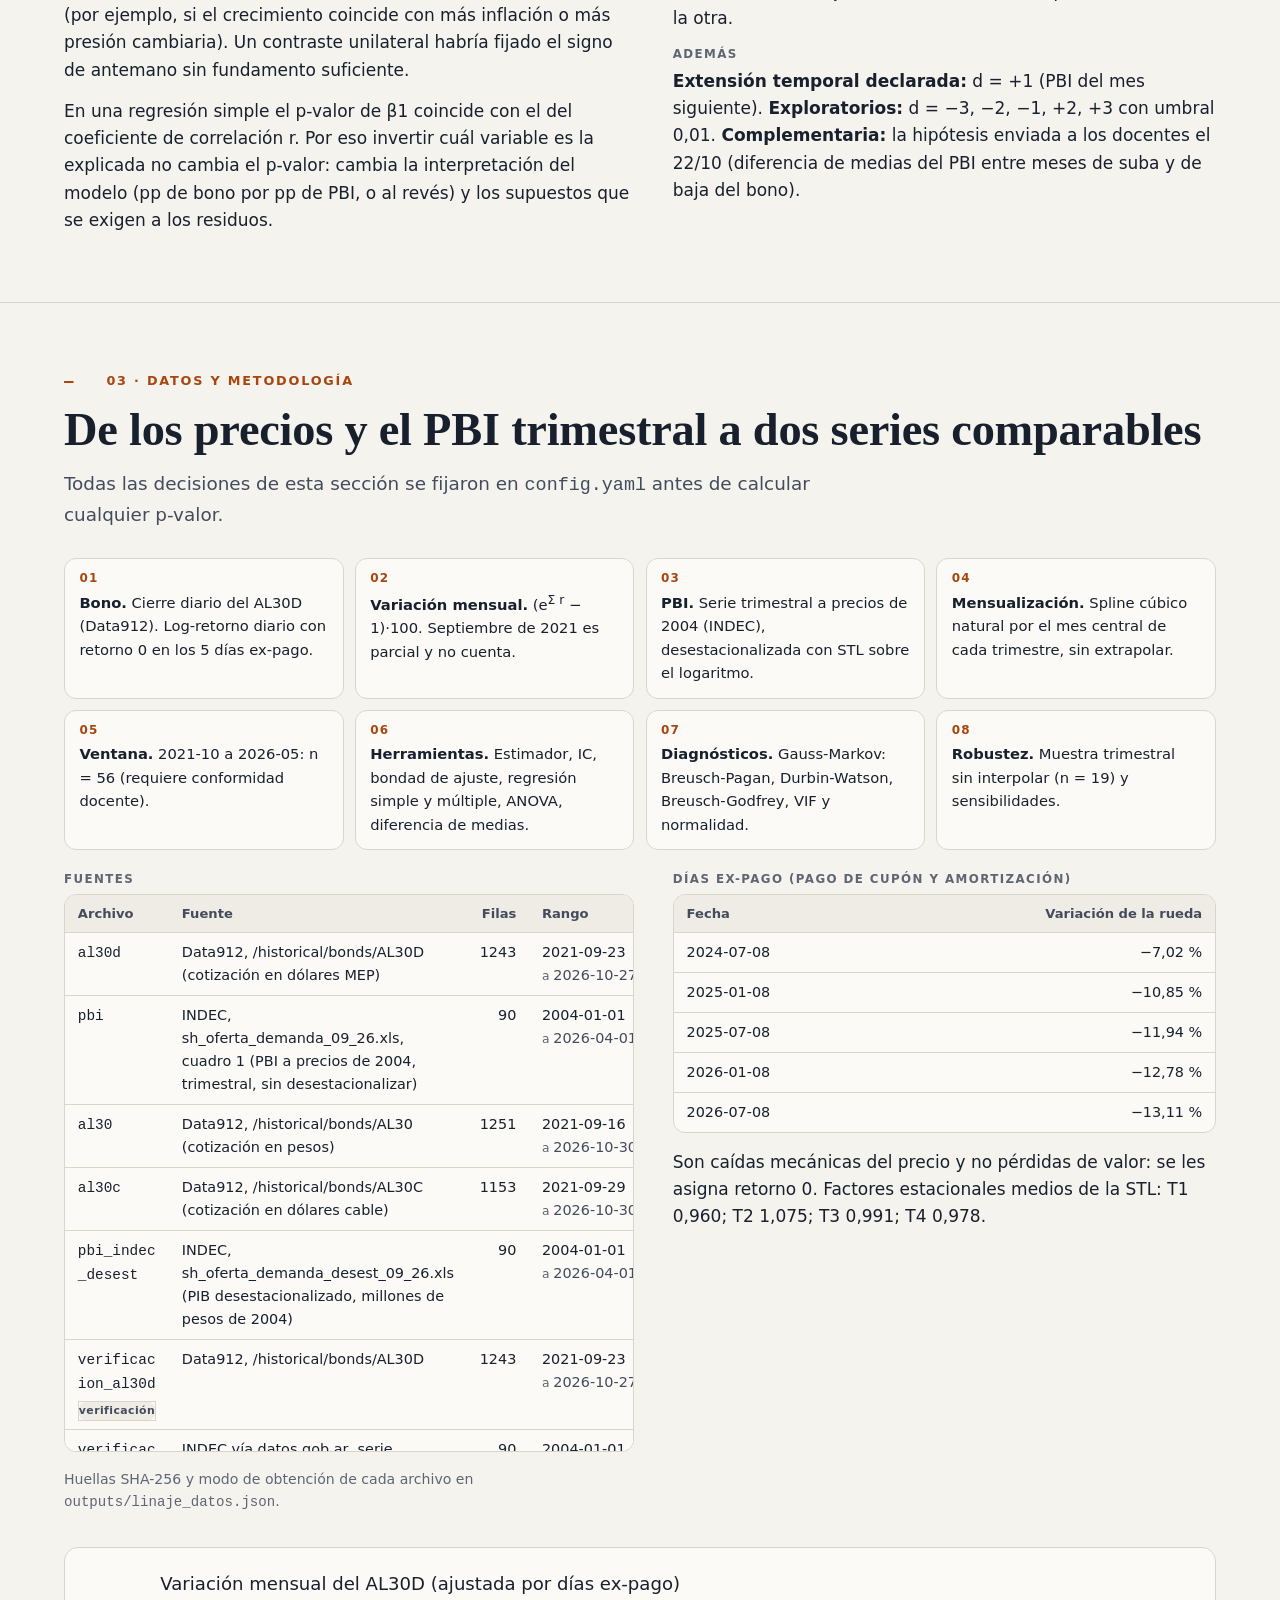
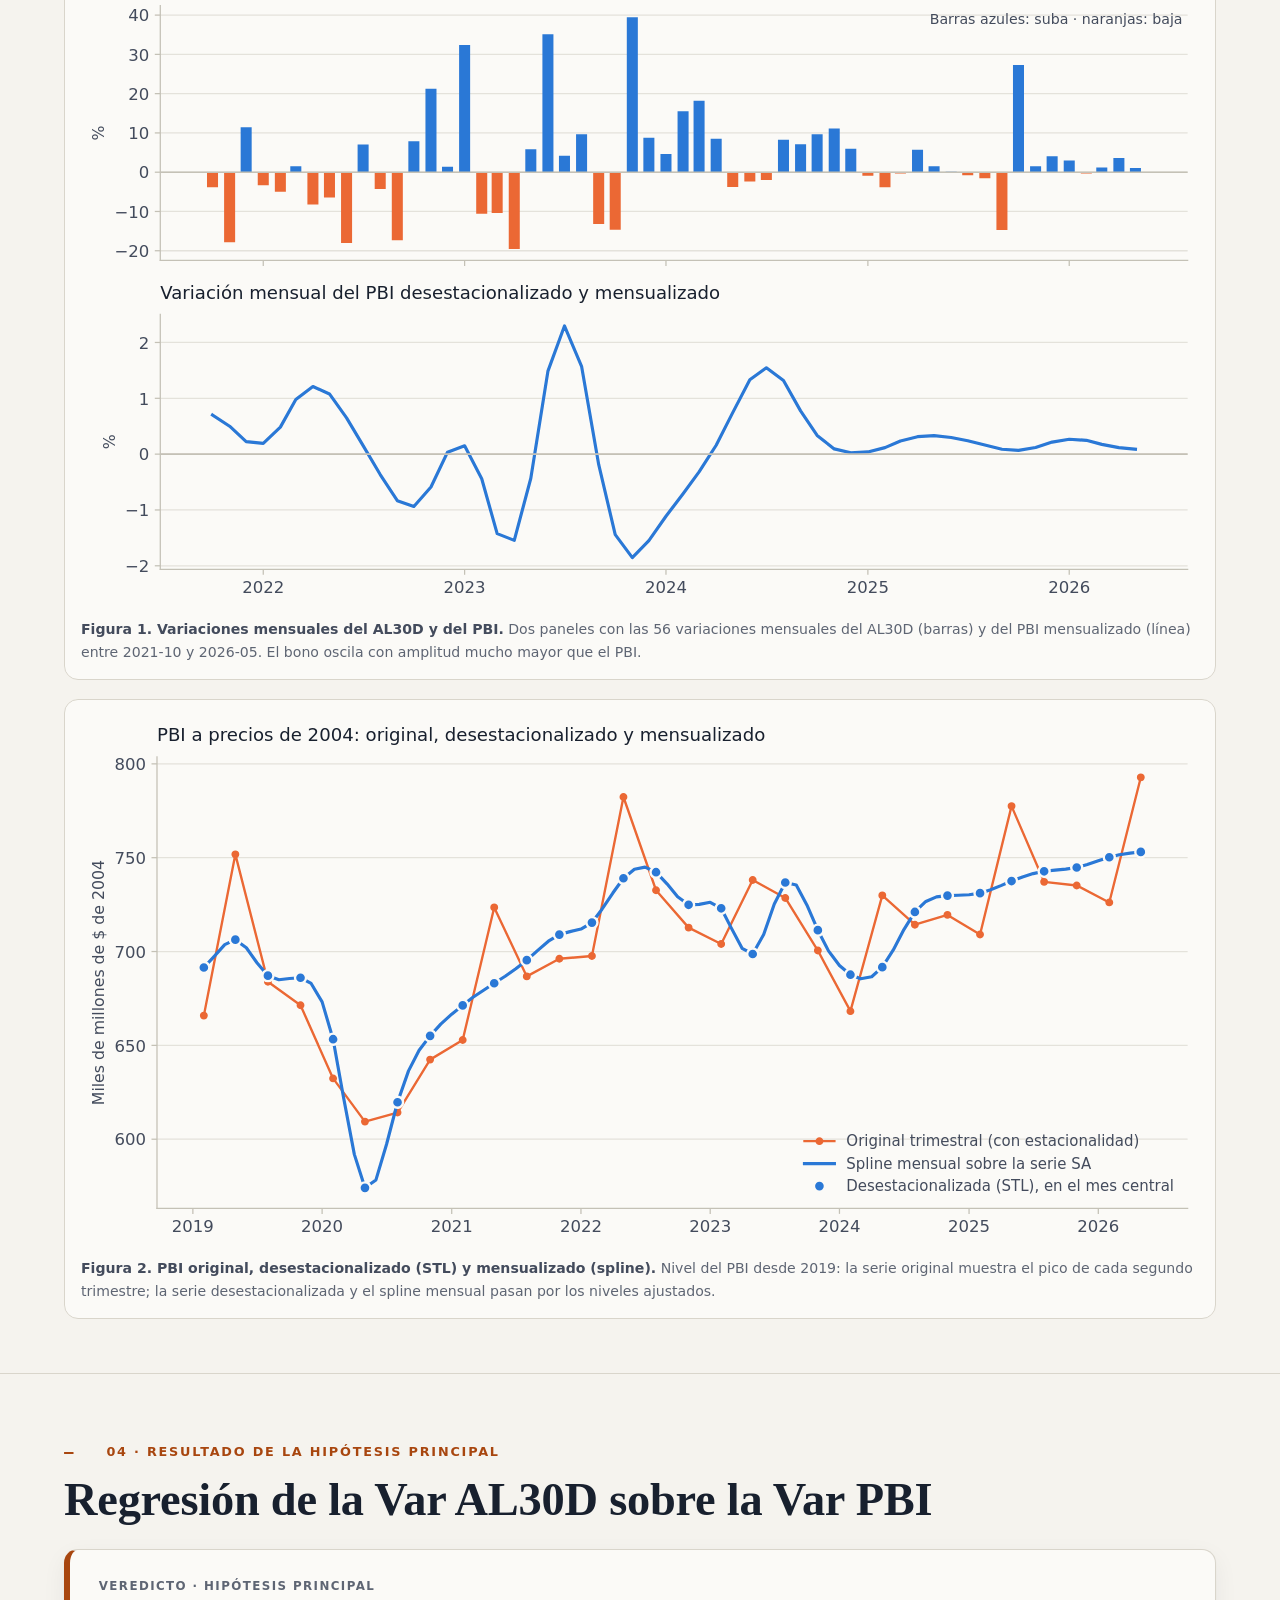
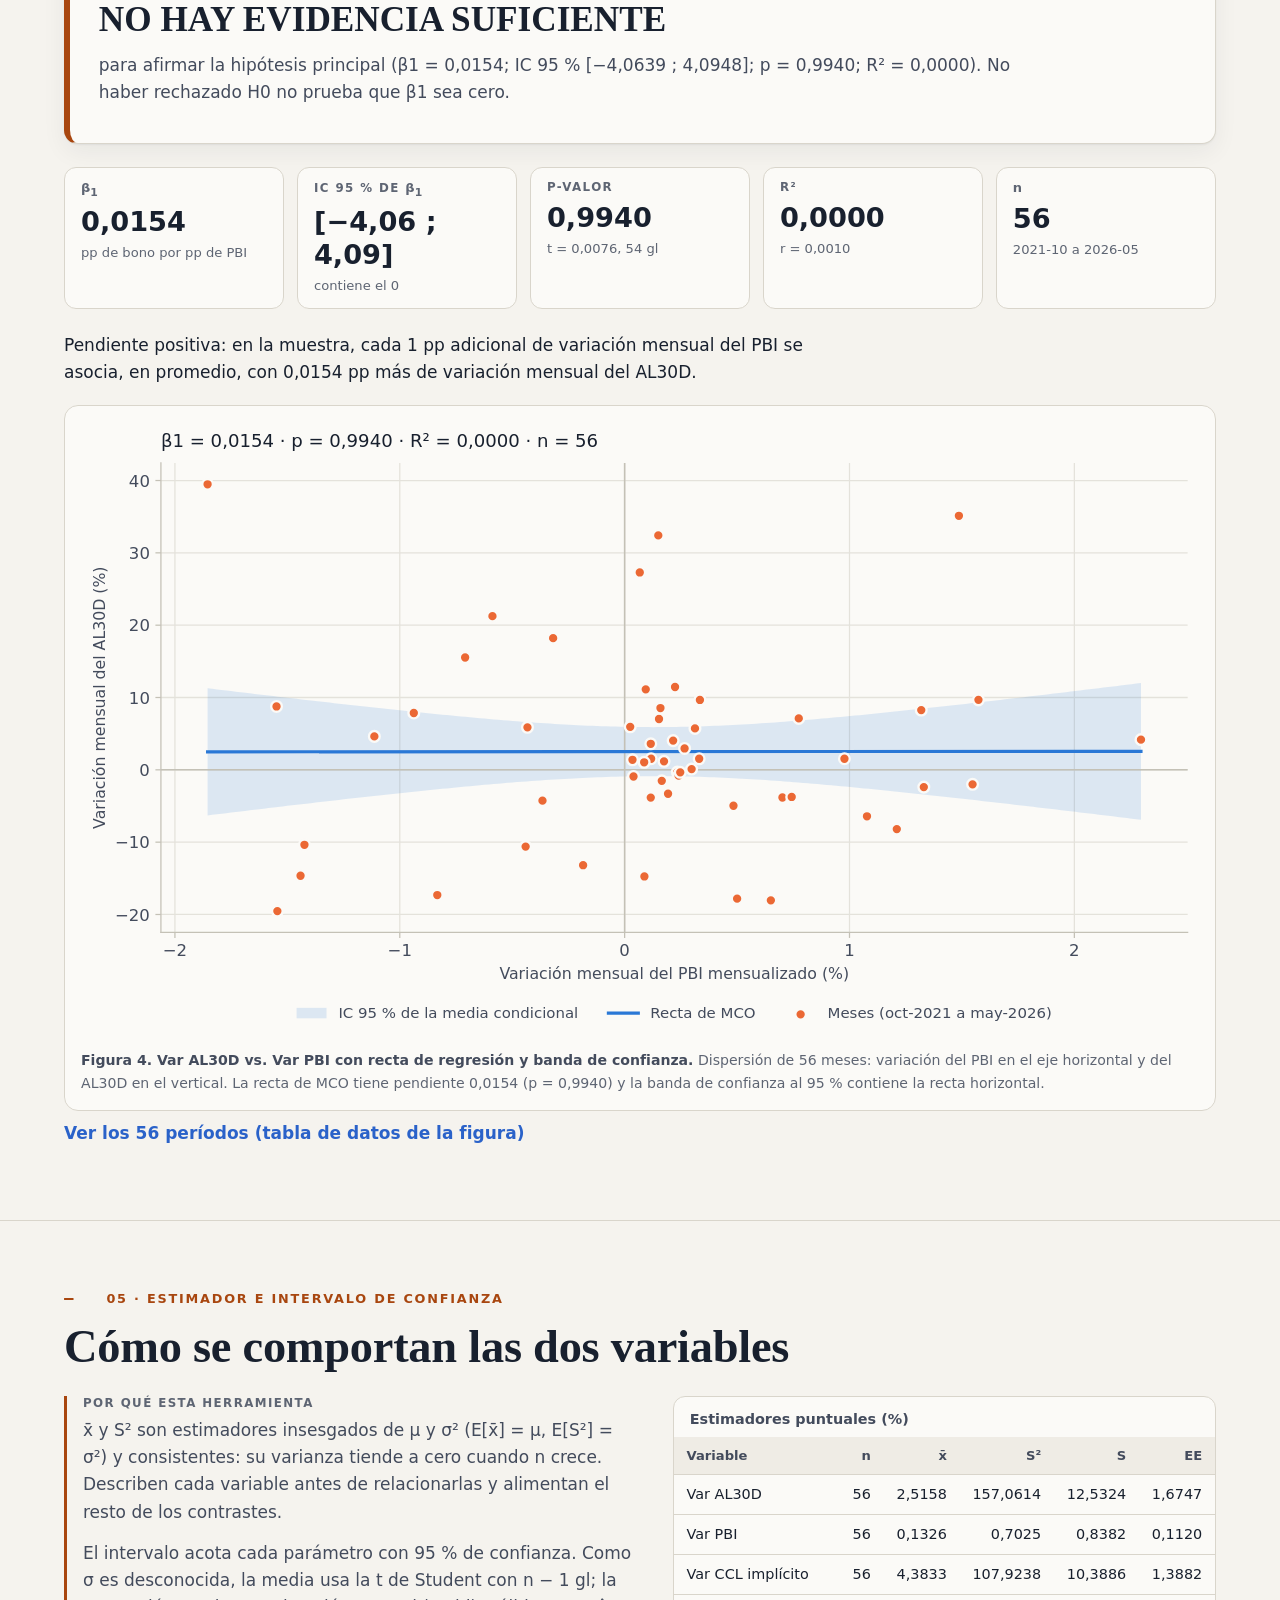
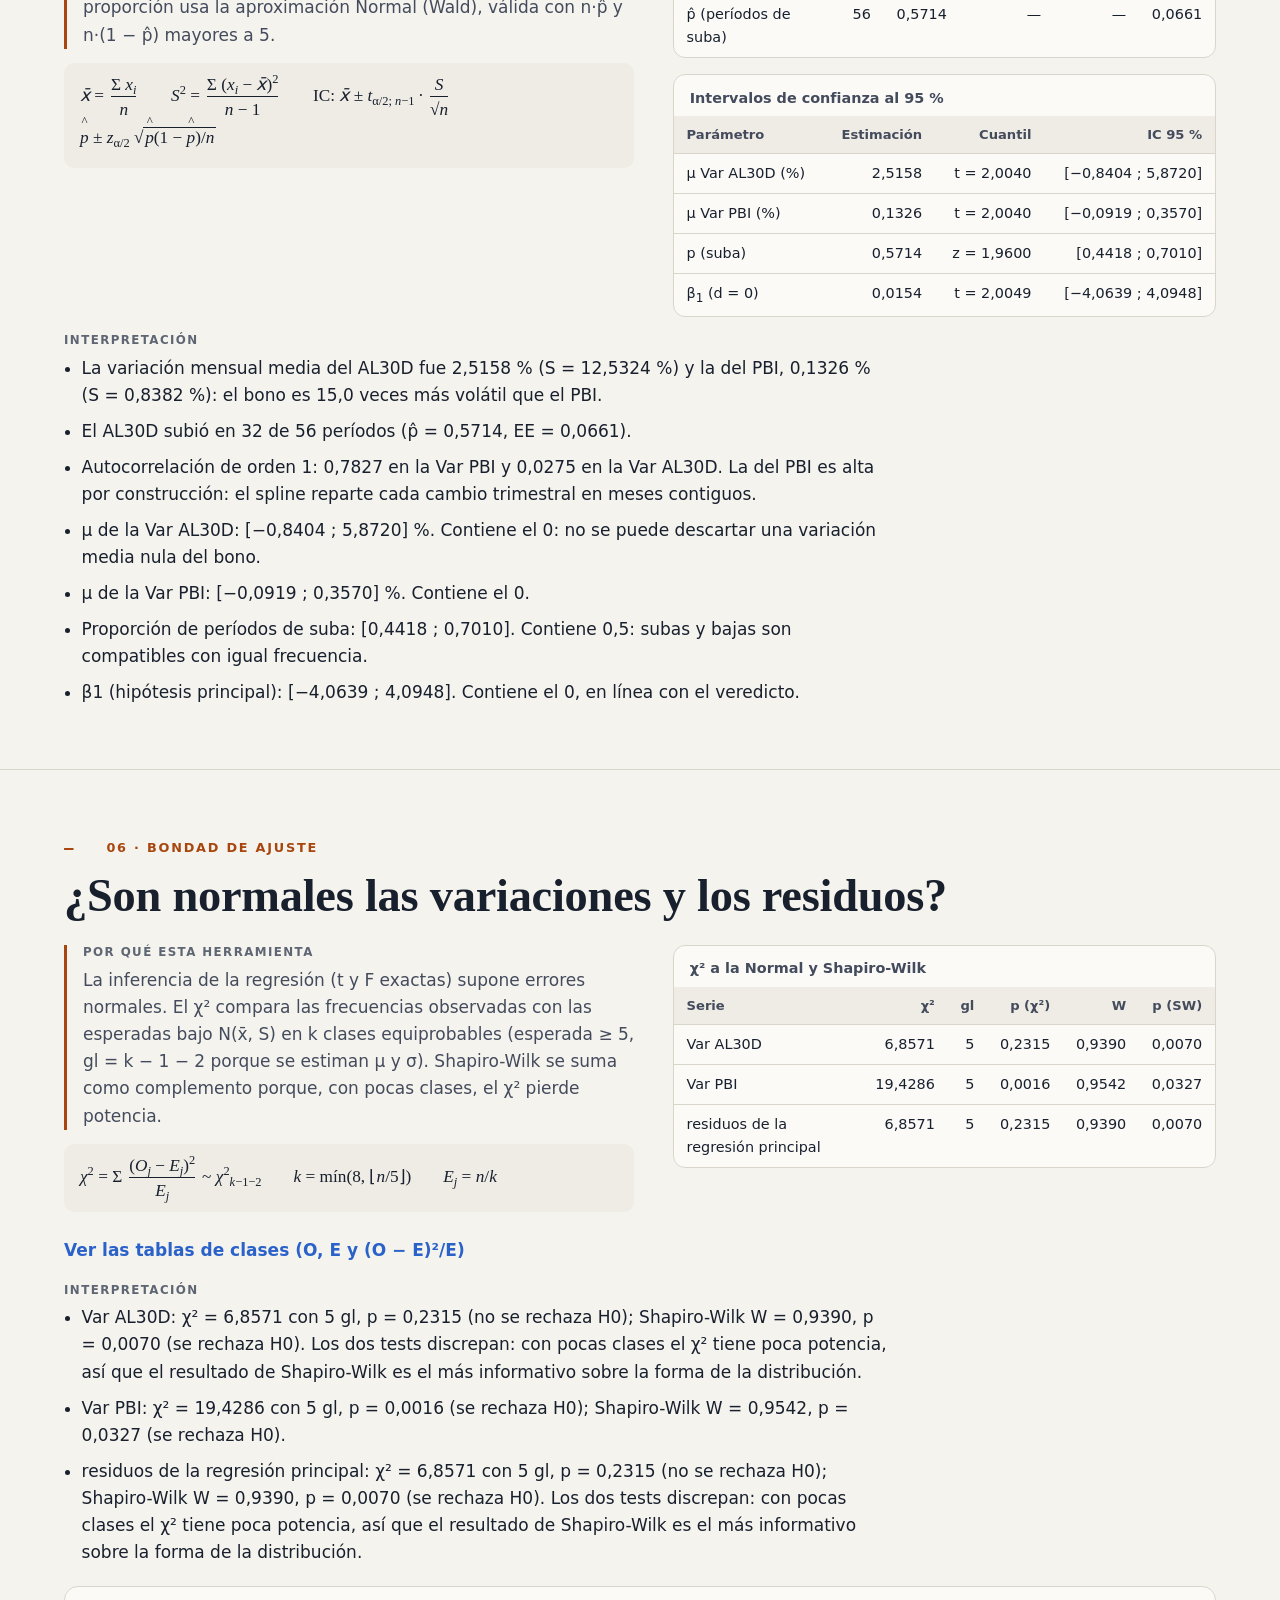
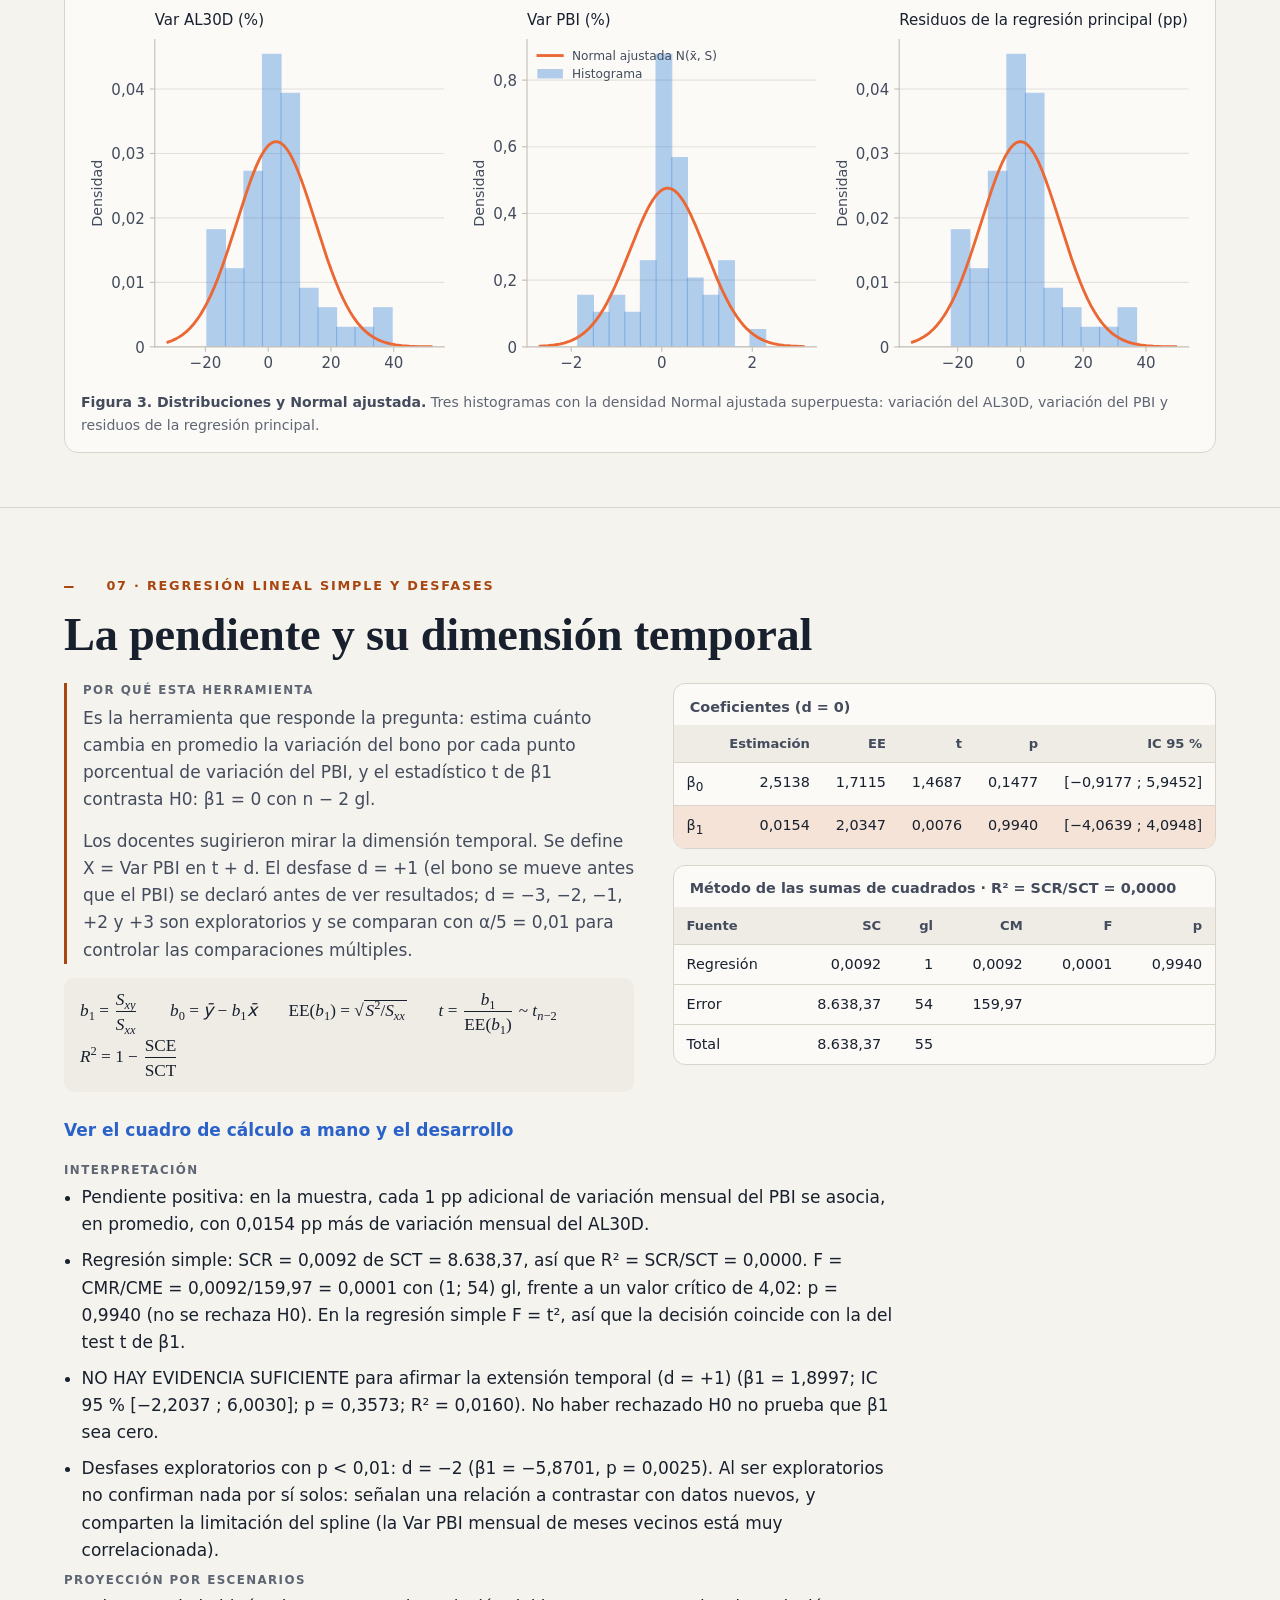
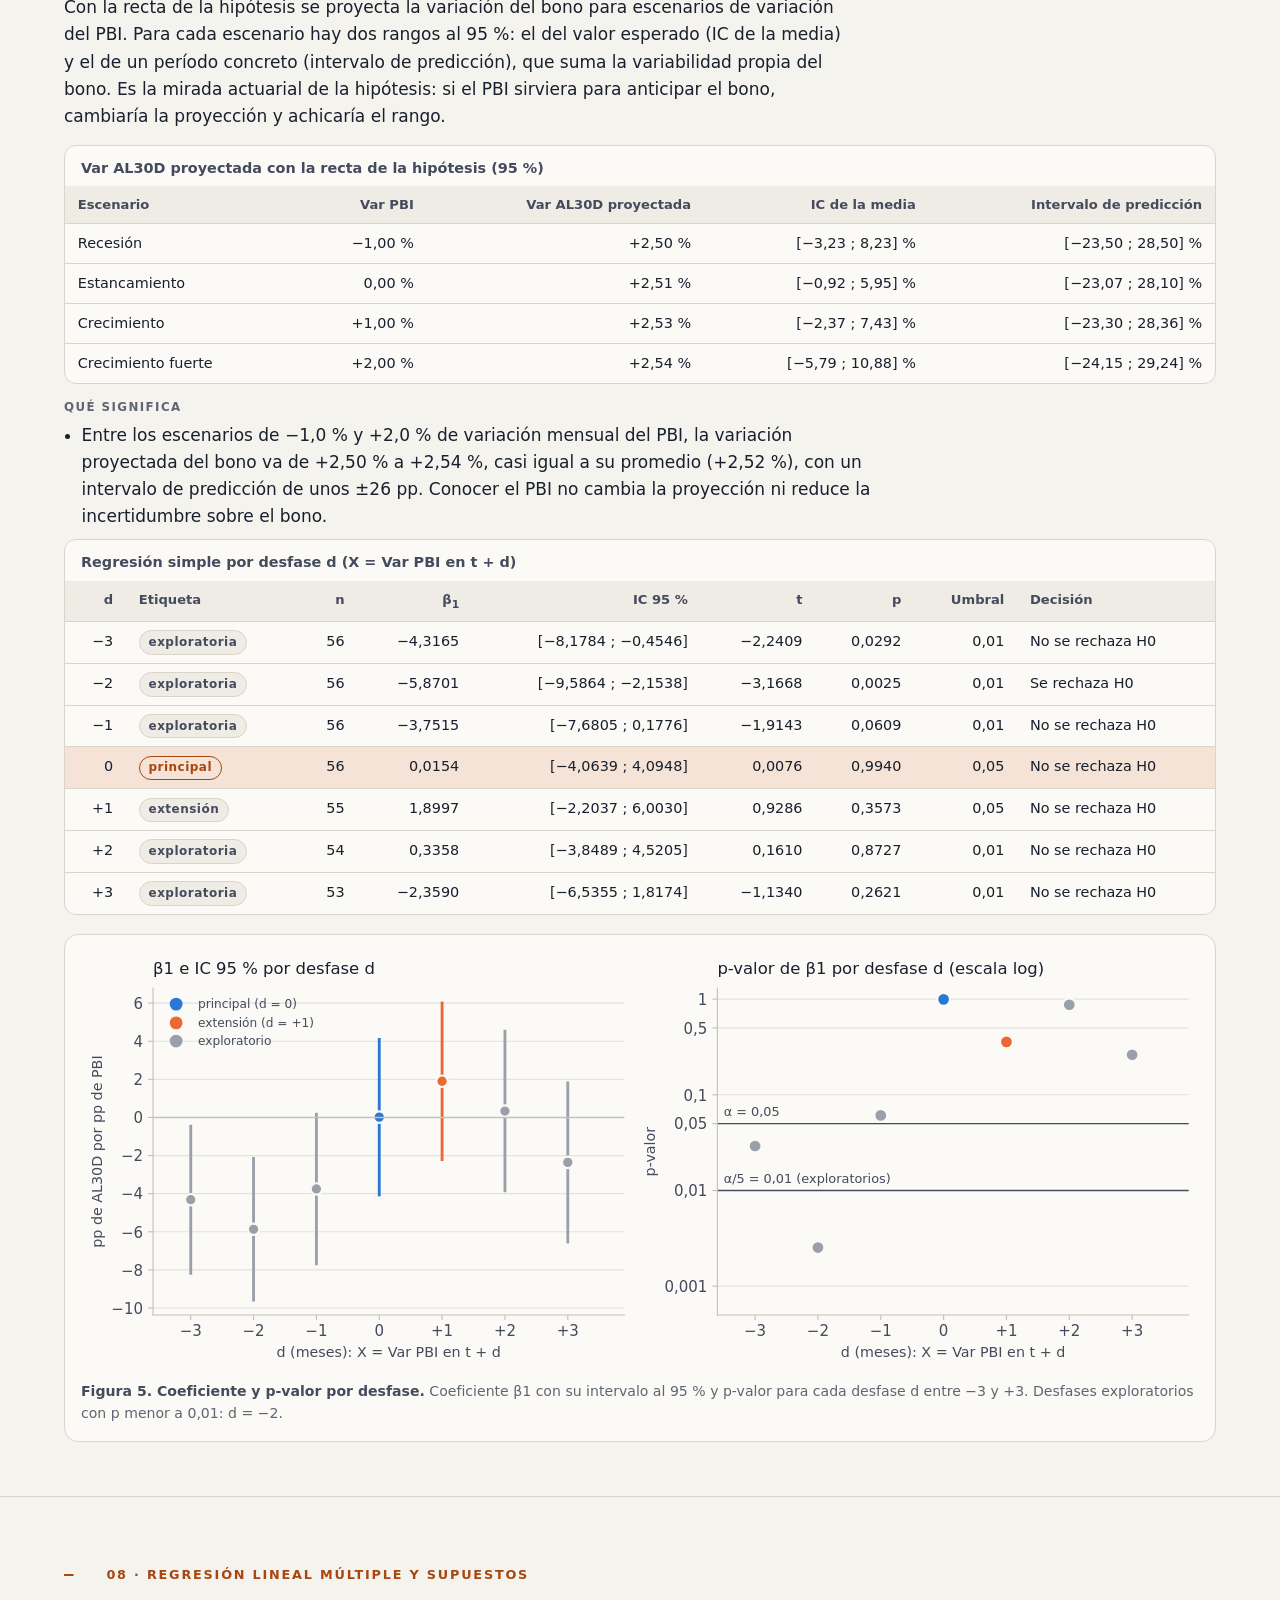
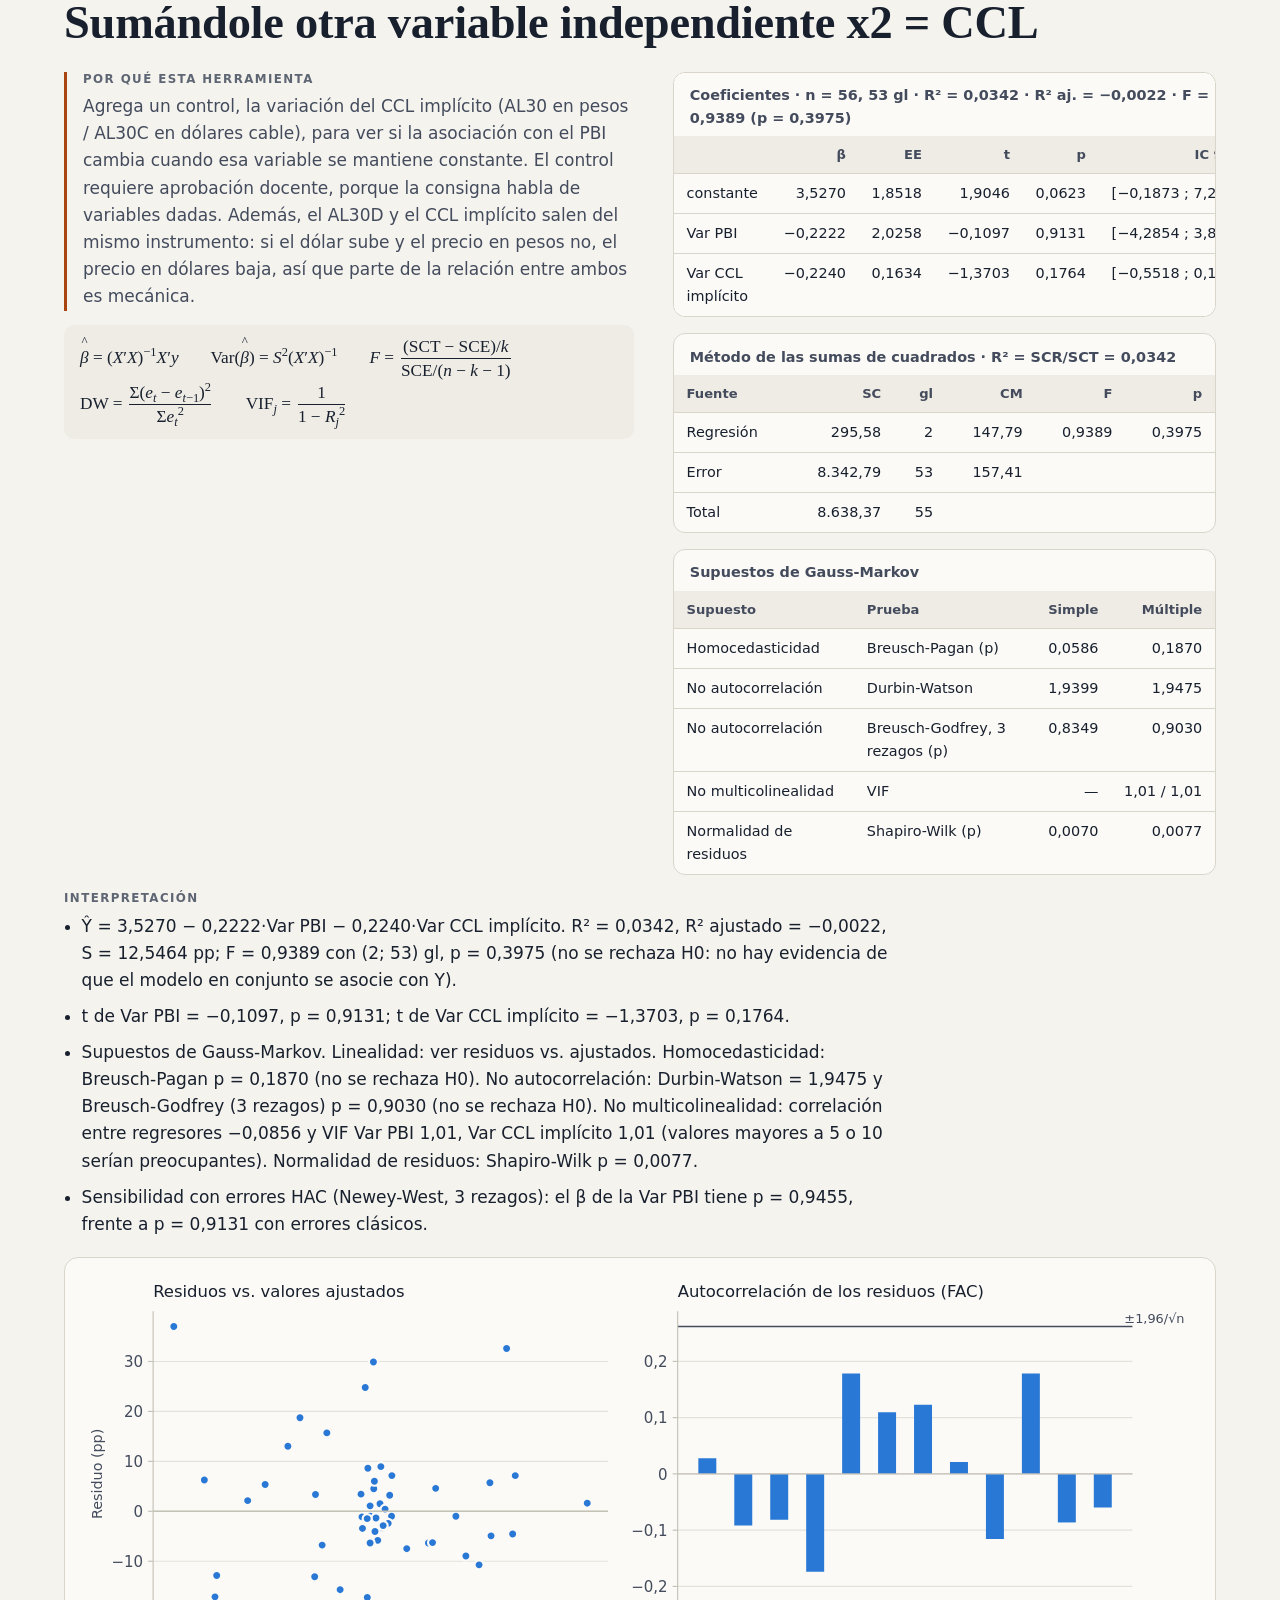
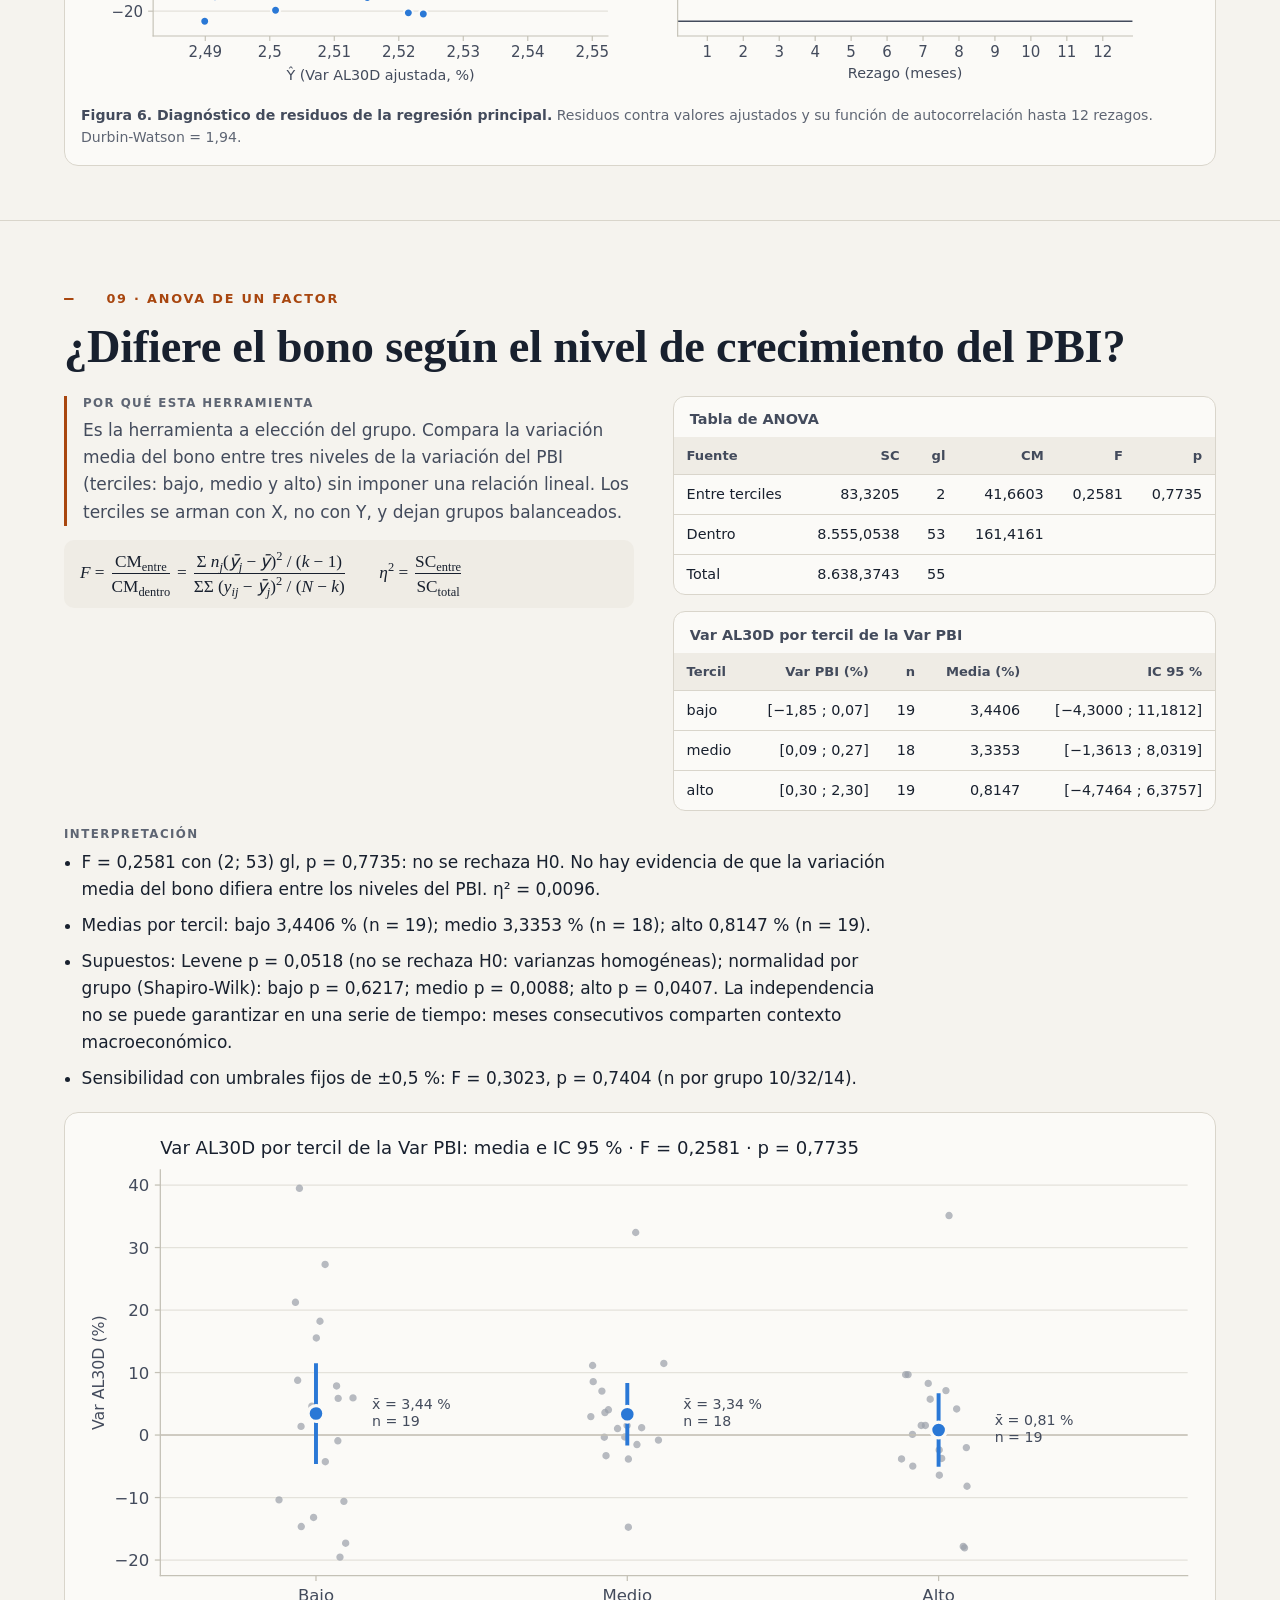
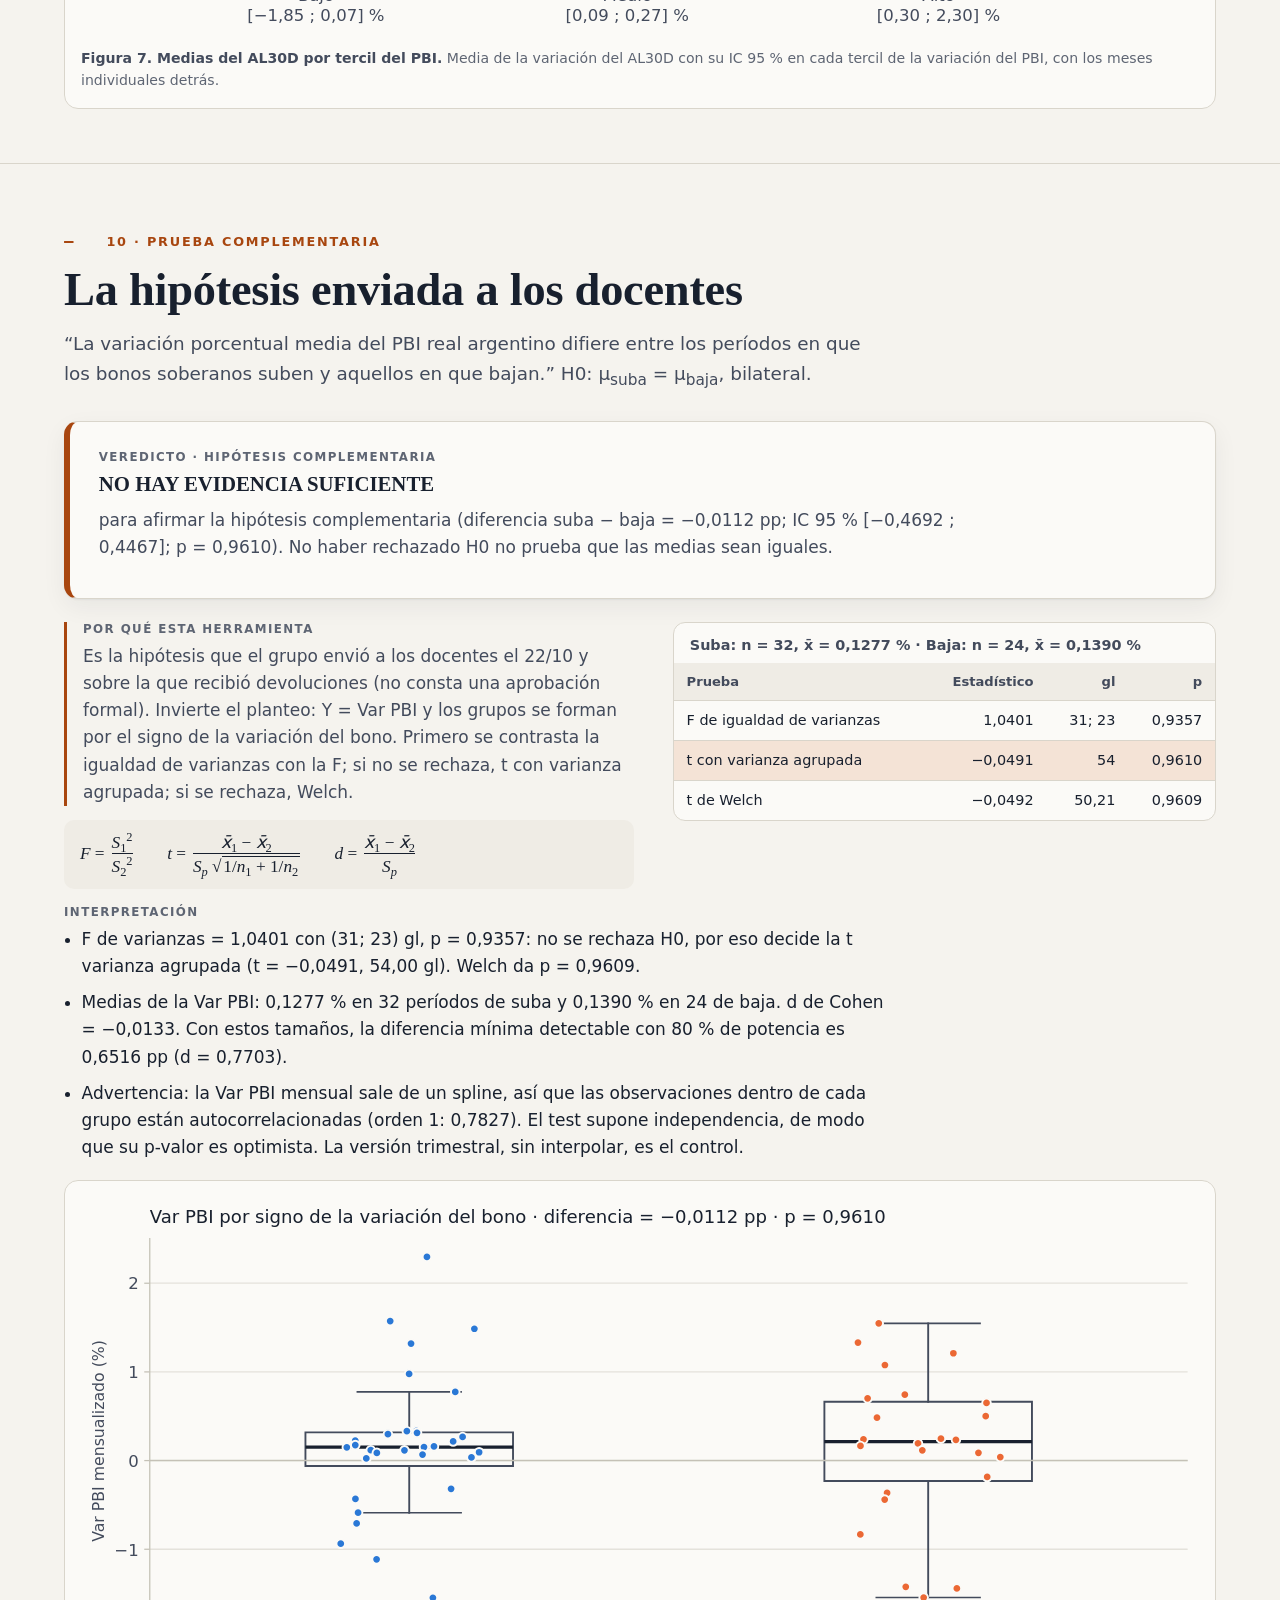
==== commit 5169b26e: "Pitch de la exposición: botón Presentación, deck con fondo y video, PDF y Recursos con guion - Web: " ====
--- a/docs/index.html
+++ b/docs/index.html
@@ -39,6 +39,13 @@
   --fig-s3: #1baf7a;
   --fig-neutro: #9aa0aa;
   --fig-fuente: var(--sans);
+  /* CTA "Presentación": color de acción (el óxido) relleno, como el botón "Propuesta" de Bellido Asesoramientos.
+     Blanco sobre #a8460f: 5,9:1. En oscuro el acento es claro, así que el texto pasa a casi negro (8,1:1). */
+  --cta-fondo: #a8460f;
+  --cta-tinta: #ffffff;
+  --cta-borde: rgba(255, 255, 255, .26);
+  --cta-brillo: rgba(255, 255, 255, .42);
+  --curva-cta: cubic-bezier(.2, .8, .2, 1);
 }
 @media (prefers-color-scheme: dark) {
   :root:not([data-theme="light"]) {
@@ -67,6 +74,10 @@
     --fig-s2: #d95926;
     --fig-s3: #199e70;
     --fig-neutro: #7c8492;
+    --cta-fondo: #f2955c;
+    --cta-tinta: #1f1208;
+    --cta-borde: rgba(255, 255, 255, .3);
+    --cta-brillo: rgba(255, 255, 255, .5);
   }
 }
 :root[data-theme="dark"] {
@@ -95,6 +106,10 @@
   --fig-s2: #d95926;
   --fig-s3: #199e70;
   --fig-neutro: #7c8492;
+  --cta-fondo: #f2955c;
+  --cta-tinta: #1f1208;
+  --cta-borde: rgba(255, 255, 255, .3);
+  --cta-brillo: rgba(255, 255, 255, .5);
 }
 
 *, *::before, *::after { box-sizing: border-box; }
@@ -147,6 +162,99 @@
 .progreso { position: absolute; left: 0; right: 0; bottom: -1px; height: 3px; display: flex; gap: 2px; }
 .progreso__tramo { flex: 1; background: color-mix(in srgb, var(--linea) 70%, transparent); overflow: hidden; }
 .progreso__tramo i { display: block; height: 100%; background: var(--acento); transform-origin: 0 50%; transform: scaleX(0); }
+
+/* Botón "Presentación" (CTA de la barra): relleno de acción, sombra de color, brillo inclinado y halo. El brillo y el
+   halo pasan tres veces al cargar (invitan sin quedar en loop mientras se explica un p-valor) y una vez más con el
+   mouse encima. Solo transform y opacity; con "reducir movimiento" no se mueve nada. */
+.cta-pres {
+  position: relative; isolation: isolate; display: inline-flex; align-items: center; gap: .45rem; min-height: 36px;
+  padding: .35rem .75rem .35rem .7rem; border: 1px solid var(--cta-borde); border-radius: 999px; background: var(--cta-fondo);
+  color: var(--cta-tinta); font: inherit; font-weight: 650; white-space: nowrap; cursor: pointer;
+  box-shadow: 0 6px 20px -6px color-mix(in srgb, var(--cta-fondo) 90%, transparent);
+  transition: transform .2s var(--curva-cta), box-shadow .2s var(--curva-cta), filter .2s var(--curva-cta);
+}
+.cta-pres .icono { width: 17px; height: 17px; flex: none; }
+.cta-pres__flecha { flex: none; transition: transform .2s var(--curva-cta); }
+.cta-pres[aria-expanded="true"] .cta-pres__flecha { transform: rotate(180deg); }
+.cta-pres__brillo { position: absolute; inset: 0; z-index: -1; border-radius: inherit; overflow: hidden; pointer-events: none; }
+.cta-pres__brillo::before, .accion__brillo::before {
+  content: ""; position: absolute; top: 0; bottom: 0; left: 0; width: 50%;
+  background: linear-gradient(90deg, transparent, var(--cta-brillo), transparent); transform: translateX(-150%) skewX(-12deg);
+}
+.cta-pres::after {
+  content: ""; position: absolute; inset: -1px; border-radius: inherit; border: 2px solid var(--cta-fondo); opacity: 0;
+  pointer-events: none;
+}
+/* Zona táctil de 44 px de alto sin cambiar el alto de la barra (el botón mide 36) */
+.cta-pres::before { content: ""; position: absolute; inset: -5px -3px; } /* se mide desde adentro del borde de 1 px */
+.cta-pres:focus-visible { outline-offset: 3px; }
+@media (prefers-reduced-motion: no-preference) {
+  .cta-pres--invita .cta-pres__brillo::before { animation: cta-brillo 4s ease-in-out 3; }
+  .cta-pres--invita::after { animation: cta-halo 4s ease-out 3; }
+  @media (hover: hover) and (pointer: fine) {
+    .cta-pres:hover {
+      transform: translateY(-1px) scale(1.03); filter: brightness(1.06);
+      box-shadow: 0 0 24px color-mix(in srgb, var(--cta-fondo) 45%, transparent), 0 6px 20px -6px color-mix(in srgb, var(--cta-fondo) 90%, transparent);
+    }
+    .cta-pres:not(.cta-pres--invita):hover .cta-pres__brillo::before { animation: cta-brillo-una 1.1s ease-in-out 1; }
+  }
+  .cta-pres:active { transform: scale(.97); }
+  @keyframes cta-brillo { from { transform: translateX(-150%) skewX(-12deg); } 35%, to { transform: translateX(250%) skewX(-12deg); } }
+  @keyframes cta-brillo-una { from { transform: translateX(-150%) skewX(-12deg); } to { transform: translateX(250%) skewX(-12deg); } }
+  @keyframes cta-halo { from { opacity: .6; transform: scale(1); } 40%, to { opacity: 0; transform: scale(1.3); } }
+}
+@media (prefers-reduced-motion: reduce) {
+  .cta-pres:hover { box-shadow: 0 0 0 3px color-mix(in srgb, var(--cta-fondo) 35%, transparent); }
+}
+
+/* Panel de la presentación: tres acciones con el mismo lenguaje que el botón; la principal, rellena */
+.menu-pres {
+  display: none; position: fixed; inset: 3.4rem clamp(1rem, 3vw, 2rem) auto auto; margin: 0; z-index: 45;
+  width: min(calc(100vw - 2rem), 400px); padding: .5rem; background: var(--superficie); color: var(--tinta);
+  border: 1px solid var(--linea); border-radius: 14px; box-shadow: 0 18px 50px rgba(20, 32, 54, .22);
+}
+.menu-pres:popover-open, .menu-pres.abierta { display: block; }
+.menu-pres::backdrop { background: rgba(10, 16, 32, .28); }
+.menu-pres__titulo { font: 600 .74rem/1.2 var(--sans); letter-spacing: .12em; text-transform: uppercase; color: var(--tenue); margin: .5rem .5rem .25rem; }
+.menu-pres__bajada { margin: 0 .5rem .75rem; font-size: .92rem; color: var(--tinta-2); }
+.menu-pres__acciones { list-style: none; margin: 0; padding: 0; display: grid; gap: .5rem; }
+.accion {
+  position: relative; isolation: isolate; display: grid; grid-template-columns: 40px minmax(0, 1fr) 16px; align-items: center; gap: .75rem;
+  min-height: 64px; padding: .75rem; border: 1px solid var(--linea); border-radius: 10px; background: var(--superficie); color: var(--tinta);
+  text-decoration: none; overflow-wrap: normal;
+  transition: transform .2s var(--curva-cta), box-shadow .2s var(--curva-cta), border-color .2s var(--curva-cta), background-color .2s;
+}
+.accion__icono { display: grid; place-items: center; width: 40px; height: 40px; border-radius: 10px; background: var(--acento-suave); color: var(--acento); }
+.accion__texto { min-width: 0; }
+.accion__texto strong { display: block; font-weight: 650; line-height: 1.3; }
+.accion__texto > span { display: block; margin-top: .1rem; font-size: .84rem; line-height: 1.35; color: var(--tenue); }
+.accion kbd { font: 600 .72rem/1 var(--sans); padding: .1rem .3rem; border: 1px solid currentColor; border-bottom-width: 2px; border-radius: 4px; opacity: .85; }
+.accion__flecha { color: var(--tenue); transition: transform .2s var(--curva-cta); }
+.accion:hover { border-color: color-mix(in srgb, var(--acento) 45%, var(--linea)); background: var(--superficie-2); }
+.accion--principal {
+  background: var(--cta-fondo); color: var(--cta-tinta); border-color: var(--cta-borde);
+  box-shadow: 0 6px 20px -8px color-mix(in srgb, var(--cta-fondo) 90%, transparent);
+}
+.accion--principal:hover { background: var(--cta-fondo); border-color: var(--cta-borde); }
+.accion--principal .accion__icono { background: color-mix(in srgb, var(--cta-tinta) 16%, transparent); color: inherit; }
+.accion--principal .accion__texto > span, .accion--principal .accion__flecha { color: inherit; opacity: .88; }
+.accion__brillo { position: absolute; inset: 0; z-index: -1; border-radius: inherit; overflow: hidden; pointer-events: none; }
+@media (prefers-reduced-motion: no-preference) {
+  .menu-pres:popover-open, .menu-pres.abierta { animation: menu-pres-entra .22s var(--curva-cta) both; }
+  .menu-pres:popover-open li, .menu-pres.abierta li { animation: menu-pres-item .3s var(--curva-cta) both; animation-delay: calc(60ms + var(--i) * 45ms); }
+  @keyframes menu-pres-entra { from { opacity: 0; transform: translateY(-6px) scale(.985); } }
+  @keyframes menu-pres-item { from { opacity: 0; transform: translateY(6px); } }
+  @media (hover: hover) and (pointer: fine) {
+    .accion:hover { transform: translateY(-2px); box-shadow: 0 10px 24px -14px rgba(20, 32, 54, .45); }
+    .accion--principal:hover {
+      filter: brightness(1.05);
+      box-shadow: 0 0 24px color-mix(in srgb, var(--cta-fondo) 40%, transparent), 0 6px 20px -8px color-mix(in srgb, var(--cta-fondo) 90%, transparent);
+    }
+    .accion:hover .accion__flecha { transform: translateX(3px); }
+    .accion--principal:hover .accion__brillo::before { animation: cta-brillo-una 1.1s ease-in-out 1; }
+  }
+  .accion:active { transform: scale(.985); }
+}
 
 /* Índice desplegable (popover nativo; navegacion.js da el respaldo con la clase .abierta) */
 .indice {
@@ -507,6 +615,10 @@
   .diapo { min-height: 0; padding-top: 5rem; }
   .portada { min-height: 100svh; }
 }
+@media (max-width: 380px) {
+  /* A 320 px el título de la sección quedaba en una letra: el número alcanza y el índice sigue abriéndose ahí */
+  .cta-pres .icono, .seccion-actual__titulo { display: none; }
+}
 @media (max-width: 560px) {
   body { font-size: 1rem; }
   .kpis { grid-template-columns: repeat(2, minmax(0, 1fr)); }
@@ -515,6 +627,9 @@
   .barra__acciones { gap: .35rem; }
   .boton--repo, .boton--tema { padding: .35rem .55rem; min-width: 36px; justify-content: center; }
   .boton--repo .boton__texto, .boton--tema .boton__texto { display: none; }
+  .cta-pres { padding: .35rem .65rem; gap: .35rem; }
+  .cta-pres__flecha { display: none; }
+  .menu-pres { inset: 3.4rem 1rem auto 1rem; width: auto; }
   .seccion-actual { gap: .45rem; padding: .3rem .55rem .3rem .7rem; }
   .repo { padding: .85rem; gap: .8rem; }
   .repo__logo { width: 38px; height: 38px; }
@@ -593,7 +708,12 @@
     <span class="seccion-actual__titulo" aria-hidden="true"><span data-seccion-titulo>Portada</span></span>
     <svg class="seccion-actual__flecha" viewBox="0 0 16 16" width="14" height="14" aria-hidden="true" focusable="false"><path d="m4 6 4 4 4-4" fill="none" stroke="currentColor" stroke-width="1.6" stroke-linecap="round" stroke-linejoin="round"/></svg>
   </button>
-  <div class="barra__acciones">
+  <div class="barra__acciones"><button class="cta-pres no-imprimir" type="button" popovertarget="menu-presentacion" data-presentacion aria-expanded="false">
+      <span class="cta-pres__brillo" aria-hidden="true"></span>
+      <svg class="icono" viewBox="0 0 24 24" width="17" height="17" aria-hidden="true" focusable="false"><path d="M3.5 4.5h17v11h-17zM8.5 20h7M12 15.5V20" fill="none" stroke="currentColor" stroke-width="1.8" stroke-linecap="round" stroke-linejoin="round"/><path d="M10.2 7.6v4.8l4.1-2.4z" fill="currentColor"/></svg>
+      <span class="cta-pres__texto">Presentación</span>
+      <svg class="cta-pres__flecha" viewBox="0 0 16 16" width="12" height="12" aria-hidden="true" focusable="false"><path d="m4 6 4 4 4-4" fill="none" stroke="currentColor" stroke-width="1.8" stroke-linecap="round" stroke-linejoin="round"/></svg>
+    </button>
     <a class="boton boton--repo" href="https://github.com/matiasbellidor/trabajo_practico_AE2" target="_blank" rel="noopener" aria-label="Código del trabajo en GitHub (se abre en otra pestaña)"><svg class="icono" viewBox="0 0 16 16" width="16" height="16" aria-hidden="true" focusable="false"><path fill="currentColor" d="M8 0C3.58 0 0 3.58 0 8c0 3.54 2.29 6.53 5.47 7.59.4.07.55-.17.55-.38 0-.19-.01-.82-.01-1.49-2.01.37-2.53-.49-2.69-.94-.09-.23-.48-.94-.82-1.13-.28-.15-.68-.52-.01-.53.63-.01 1.08.58 1.23.82.72 1.21 1.87.87 2.33.66.07-.52.28-.87.51-1.07-1.78-.2-3.64-.89-3.64-3.95 0-.87.31-1.59.82-2.15-.08-.2-.36-1.02.08-2.12 0 0 .67-.21 2.2.82.64-.18 1.32-.27 2-.27.68 0 1.36.09 2 .27 1.53-1.04 2.2-.82 2.2-.82.44 1.1.16 1.92.08 2.12.51.56.82 1.27.82 2.15 0 3.07-1.87 3.75-3.65 3.95.29.25.54.73.54 1.48 0 1.07-.01 1.93-.01 2.2 0 .21.15.46.55.38A8.013 8.013 0 0016 8c0-4.42-3.58-8-8-8z"/></svg><span class="boton__texto">Código</span></a>
     <button class="boton boton--tema" type="button" data-tema aria-pressed="false" aria-label="Tema oscuro"><svg class="icono" viewBox="0 0 16 16" width="16" height="16" aria-hidden="true" focusable="false"><circle cx="8" cy="8" r="6.25" fill="none" stroke="currentColor" stroke-width="1.5"/><path d="M8 1.75a6.25 6.25 0 0 1 0 12.5z" fill="currentColor"/></svg><span class="boton__texto" data-tema-texto>Tema oscuro</span></button>
   </div>
@@ -603,6 +723,34 @@
   <p class="indice__titulo">Índice</p>
   <ol>    <li><a href="#portada" data-ir="0" data-titulo="Portada" aria-current="false"><span class="indice__num">01</span><span>Portada</span></a></li>    <li><a href="#hipotesis" data-ir="1" data-titulo="Pregunta e hipótesis" aria-current="false"><span class="indice__num">02</span><span>Pregunta e hipótesis</span></a></li>    <li><a href="#datos" data-ir="2" data-titulo="Datos y metodología" aria-current="false"><span class="indice__num">03</span><span>Datos y metodología</span></a></li>    <li><a href="#resultado" data-ir="3" data-titulo="Resultado principal" aria-current="false"><span class="indice__num">04</span><span>Resultado principal</span></a></li>    <li><a href="#estimador" data-ir="4" data-titulo="Estimador e IC" aria-current="false"><span class="indice__num">05</span><span>Estimador e IC</span></a></li>    <li><a href="#bondad" data-ir="5" data-titulo="Bondad de ajuste" aria-current="false"><span class="indice__num">06</span><span>Bondad de ajuste</span></a></li>    <li><a href="#regresion" data-ir="6" data-titulo="Regresión simple y desfases" aria-current="false"><span class="indice__num">07</span><span>Regresión simple y desfases</span></a></li>    <li><a href="#multiple" data-ir="7" data-titulo="Regresión múltiple" aria-current="false"><span class="indice__num">08</span><span>Regresión múltiple</span></a></li>    <li><a href="#anova" data-ir="8" data-titulo="ANOVA" aria-current="false"><span class="indice__num">09</span><span>ANOVA</span></a></li>    <li><a href="#complementaria" data-ir="9" data-titulo="Prueba complementaria" aria-current="false"><span class="indice__num">10</span><span>Prueba complementaria</span></a></li>    <li><a href="#robustez" data-ir="10" data-titulo="Robustez" aria-current="false"><span class="indice__num">11</span><span>Robustez</span></a></li>    <li><a href="#limitaciones" data-ir="11" data-titulo="Limitaciones" aria-current="false"><span class="indice__num">12</span><span>Limitaciones</span></a></li>    <li><a href="#conclusion" data-ir="12" data-titulo="Conclusión" aria-current="false"><span class="indice__num">13</span><span>Conclusión</span></a></li>    <li><a href="#anexo" data-ir="13" data-titulo="Anexo: p-valores" aria-current="false"><span class="indice__num">14</span><span>Anexo: p-valores</span></a></li>  </ol>
 </nav>
+<div class="menu-pres no-imprimir" id="menu-presentacion" popover role="dialog" aria-labelledby="menu-pres-titulo">
+  <p class="menu-pres__titulo" id="menu-pres-titulo">Presentación</p>
+  <p class="menu-pres__bajada">Las 12 diapositivas que proyectamos en la exposición.</p>
+  <ul class="menu-pres__acciones">
+    <li style="--i: 0">
+      <a class="accion" href="presentacion/presentacion-tp-ae2.pdf" download>
+        <span class="accion__icono" aria-hidden="true"><svg viewBox="0 0 24 24" width="20" height="20" focusable="false"><path d="M12 4v11m0 0-4.5-4.5M12 15l4.5-4.5M5 19.5h14" fill="none" stroke="currentColor" stroke-width="1.9" stroke-linecap="round" stroke-linejoin="round"/></svg></span>
+        <span class="accion__texto"><strong>Descargar PDF</strong><span>Una página por diapositiva · 3,6 MB</span></span>
+        <svg class="accion__flecha" viewBox="0 0 16 16" width="16" height="16" aria-hidden="true" focusable="false"><path d="M6 4l4 4-4 4" fill="none" stroke="currentColor" stroke-width="1.7" stroke-linecap="round" stroke-linejoin="round"/></svg>
+      </a>
+    </li>
+    <li style="--i: 1">
+      <a class="accion accion--principal" href="presentacion/?presentar=1">
+        <span class="accion__brillo" aria-hidden="true"></span>
+        <span class="accion__icono" aria-hidden="true"><svg viewBox="0 0 24 24" width="20" height="20" focusable="false"><path d="M8.5 6.2v11.6L18 12z" fill="currentColor"/></svg></span>
+        <span class="accion__texto"><strong>Ver presentación</strong><span>Pantalla completa con <kbd>F</kbd>; se avanza con <kbd>→</kbd> o un clic</span></span>
+        <svg class="accion__flecha" viewBox="0 0 16 16" width="16" height="16" aria-hidden="true" focusable="false"><path d="M6 4l4 4-4 4" fill="none" stroke="currentColor" stroke-width="1.7" stroke-linecap="round" stroke-linejoin="round"/></svg>
+      </a>
+    </li>
+    <li style="--i: 2">
+      <a class="accion" href="presentacion/recursos/">
+        <span class="accion__icono" aria-hidden="true"><svg viewBox="0 0 24 24" width="20" height="20" focusable="false"><path d="M7.5 11V8.2a4.5 4.5 0 0 1 9 0V11M6 11h12v9H6z" fill="none" stroke="currentColor" stroke-width="1.8" stroke-linecap="round" stroke-linejoin="round"/></svg></span>
+        <span class="accion__texto"><strong>Recursos</strong><span>Guion de cada orador, con el código del grupo</span></span>
+        <svg class="accion__flecha" viewBox="0 0 16 16" width="16" height="16" aria-hidden="true" focusable="false"><path d="M6 4l4 4-4 4" fill="none" stroke="currentColor" stroke-width="1.7" stroke-linecap="round" stroke-linejoin="round"/></svg>
+      </a>
+    </li>
+  </ul>
+</div>
 <nav class="riel" aria-label="Secciones">
   <span class="riel__pista" aria-hidden="true"><span class="riel__relleno"></span></span>
   <ol>    <li><a href="#portada" data-ir="0" aria-current="false"><span class="riel__etiqueta">01 · Portada</span></a></li>    <li><a href="#hipotesis" data-ir="1" aria-current="false"><span class="riel__etiqueta">02 · Pregunta e hipótesis</span></a></li>    <li><a href="#datos" data-ir="2" aria-current="false"><span class="riel__etiqueta">03 · Datos y metodología</span></a></li>    <li><a href="#resultado" data-ir="3" aria-current="false"><span class="riel__etiqueta">04 · Resultado principal</span></a></li>    <li><a href="#estimador" data-ir="4" aria-current="false"><span class="riel__etiqueta">05 · Estimador e IC</span></a></li>    <li><a href="#bondad" data-ir="5" aria-current="false"><span class="riel__etiqueta">06 · Bondad de ajuste</span></a></li>    <li><a href="#regresion" data-ir="6" aria-current="false"><span class="riel__etiqueta">07 · Regresión simple y desfases</span></a></li>    <li><a href="#multiple" data-ir="7" aria-current="false"><span class="riel__etiqueta">08 · Regresión múltiple</span></a></li>    <li><a href="#anova" data-ir="8" aria-current="false"><span class="riel__etiqueta">09 · ANOVA</span></a></li>    <li><a href="#complementaria" data-ir="9" aria-current="false"><span class="riel__etiqueta">10 · Prueba complementaria</span></a></li>    <li><a href="#robustez" data-ir="10" aria-current="false"><span class="riel__etiqueta">11 · Robustez</span></a></li>    <li><a href="#limitaciones" data-ir="11" aria-current="false"><span class="riel__etiqueta">12 · Limitaciones</span></a></li>    <li><a href="#conclusion" data-ir="12" aria-current="false"><span class="riel__etiqueta">13 · Conclusión</span></a></li>    <li><a href="#anexo" data-ir="13" aria-current="false"><span class="riel__etiqueta">14 · Anexo: p-valores</span></a></li>  </ol>
@@ -6866,6 +7014,45 @@
     });
   });
 
+  // --- Presentación: botón de la barra y su panel (PDF, deck y Recursos) ------------------------------
+  // Popover nativo con respaldo por clase, como el índice. La invitación (brillo y halo) pasa tres veces al cargar y
+  // se corta con la primera interacción: después el brillo vuelve solo al pasar el mouse.
+  var botonPres = document.querySelector("[data-presentacion]");
+  var menuPres = document.getElementById("menu-presentacion");
+  var popoverPres = !!(menuPres && typeof menuPres.showPopover === "function");
+  function menuAbierto() {
+    if (!menuPres) return false;
+    if (popoverPres) { try { return menuPres.matches(":popover-open"); } catch (e) { return false; } }
+    return menuPres.classList.contains("abierta");
+  }
+  function cerrarMenu() {
+    if (!menuAbierto()) return;
+    if (popoverPres) menuPres.hidePopover();
+    else { menuPres.classList.remove("abierta"); botonPres.setAttribute("aria-expanded", "false"); }
+  }
+  if (botonPres && menuPres) {
+    if (popoverPres) {
+      menuPres.addEventListener("toggle", function (ev) {
+        botonPres.setAttribute("aria-expanded", ev.newState === "open" ? "true" : "false");
+      });
+    } else {
+      botonPres.removeAttribute("popovertarget");
+      botonPres.addEventListener("click", function (ev) {
+        ev.stopPropagation();
+        var abierta = menuPres.classList.toggle("abierta");
+        botonPres.setAttribute("aria-expanded", abierta ? "true" : "false");
+        if (abierta) { var primera = menuPres.querySelector("a"); if (primera) primera.focus(); }
+      });
+      document.addEventListener("click", function (ev) { if (!menuPres.contains(ev.target)) cerrarMenu(); });
+    }
+    if (!movimientoReducido.matches) {
+      var invitar = setTimeout(function () { botonPres.classList.add("cta-pres--invita"); }, 900);
+      var cortar = function () { clearTimeout(invitar); botonPres.classList.remove("cta-pres--invita"); };
+      botonPres.addEventListener("animationend", function (ev) { if (ev.animationName === "cta-halo") cortar(); });
+      ["pointerenter", "focus", "click"].forEach(function (tipo) { botonPres.addEventListener(tipo, cortar); });
+    }
+  }
+
   // --- Motion de figuras ---------------------------------------------------------------------------
   // graficos.py marcó cada elemento (.m con su orden --i y su fase) y estilos.css define las animaciones; acá solo
   // se decide cuándo: la figura se arma una vez, cuando quedó al menos un 35 % a la vista durante 120 ms (un
@@ -6966,7 +7153,8 @@
     var objetivo = ev.target;
     if (objetivo && (objetivo.isContentEditable || /^(INPUT|TEXTAREA|SELECT)$/.test(objetivo.tagName))) return;
     if (indice && indice.contains(objetivo)) return;
-    if (ev.key === "Escape") { cerrarIndice(); return; }
+    if (menuPres && menuPres.contains(objetivo)) return;
+    if (ev.key === "Escape") { cerrarIndice(); cerrarMenu(); return; }
     if (ev.key === "ArrowRight" || ev.key === "PageDown") { ev.preventDefault(); ir(actual + 1); }
     else if (ev.key === "ArrowLeft" || ev.key === "PageUp") { ev.preventDefault(); ir(actual - 1); }
   });
